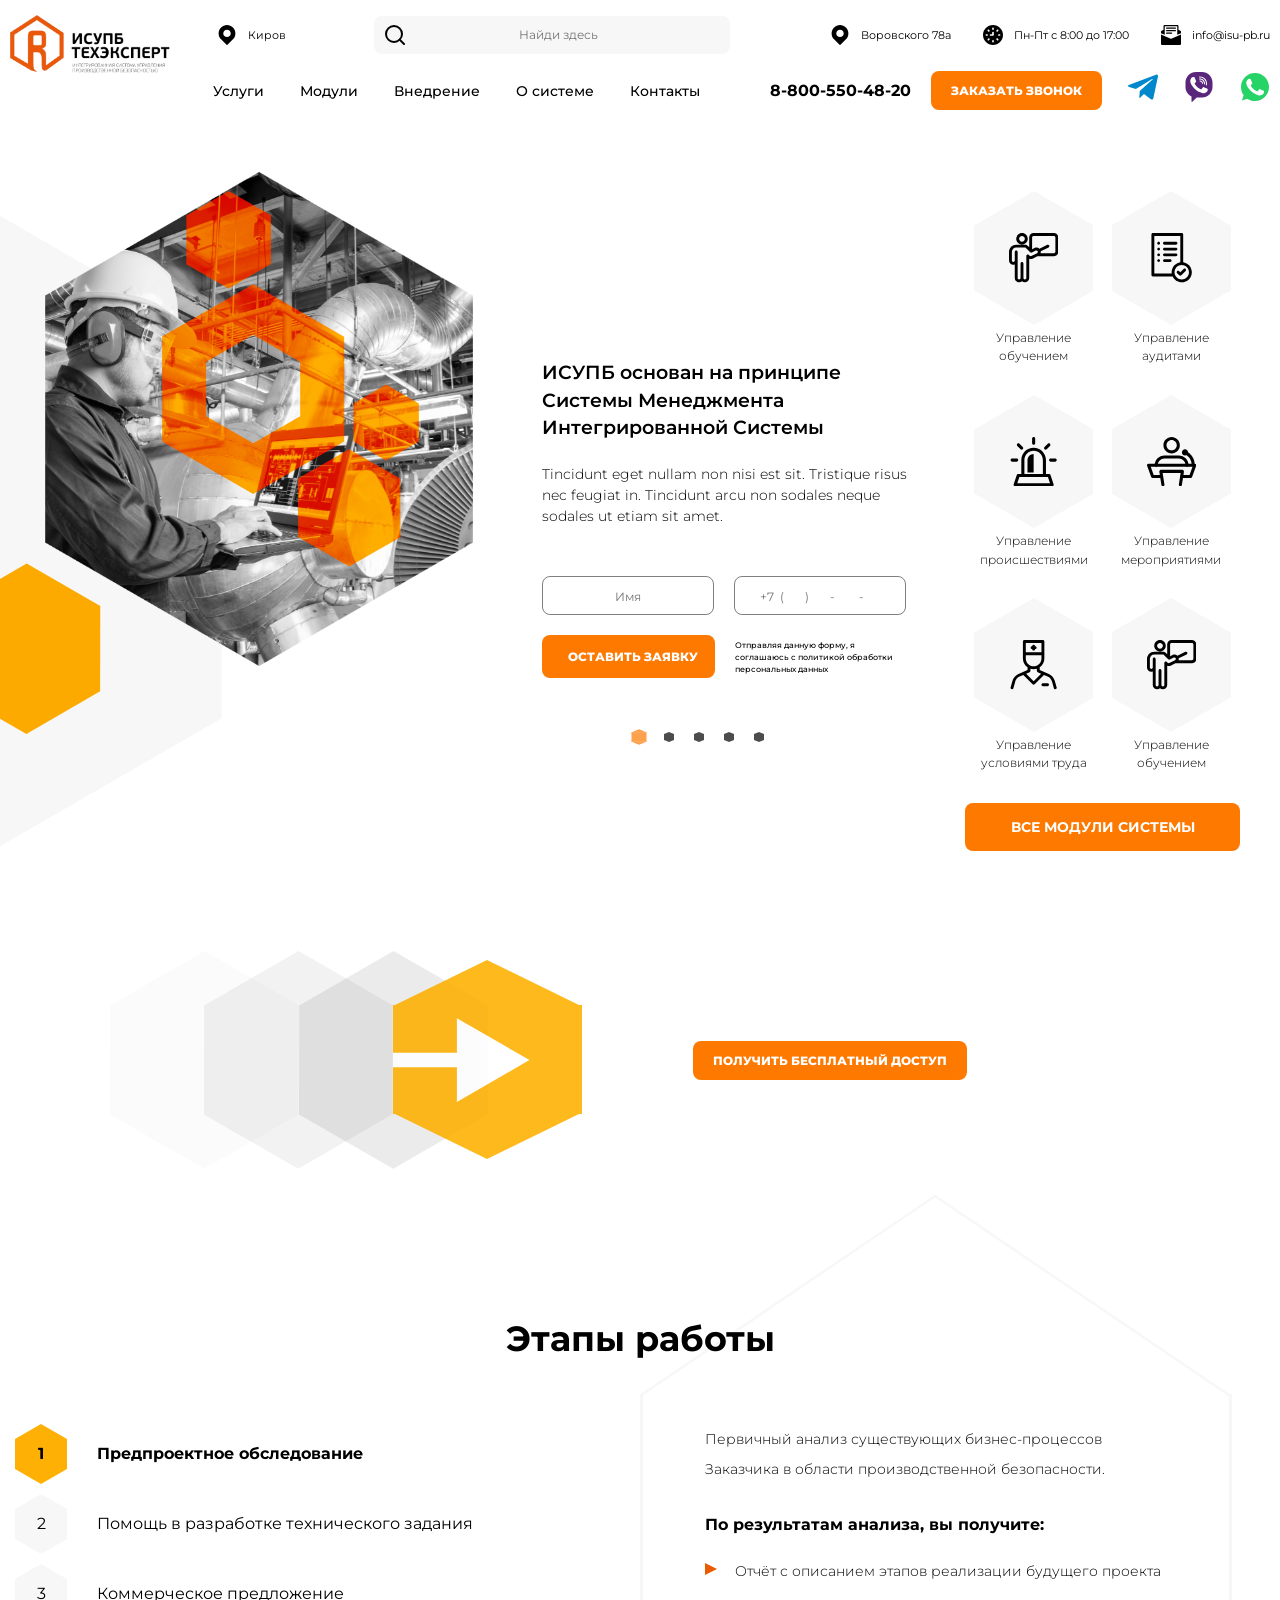
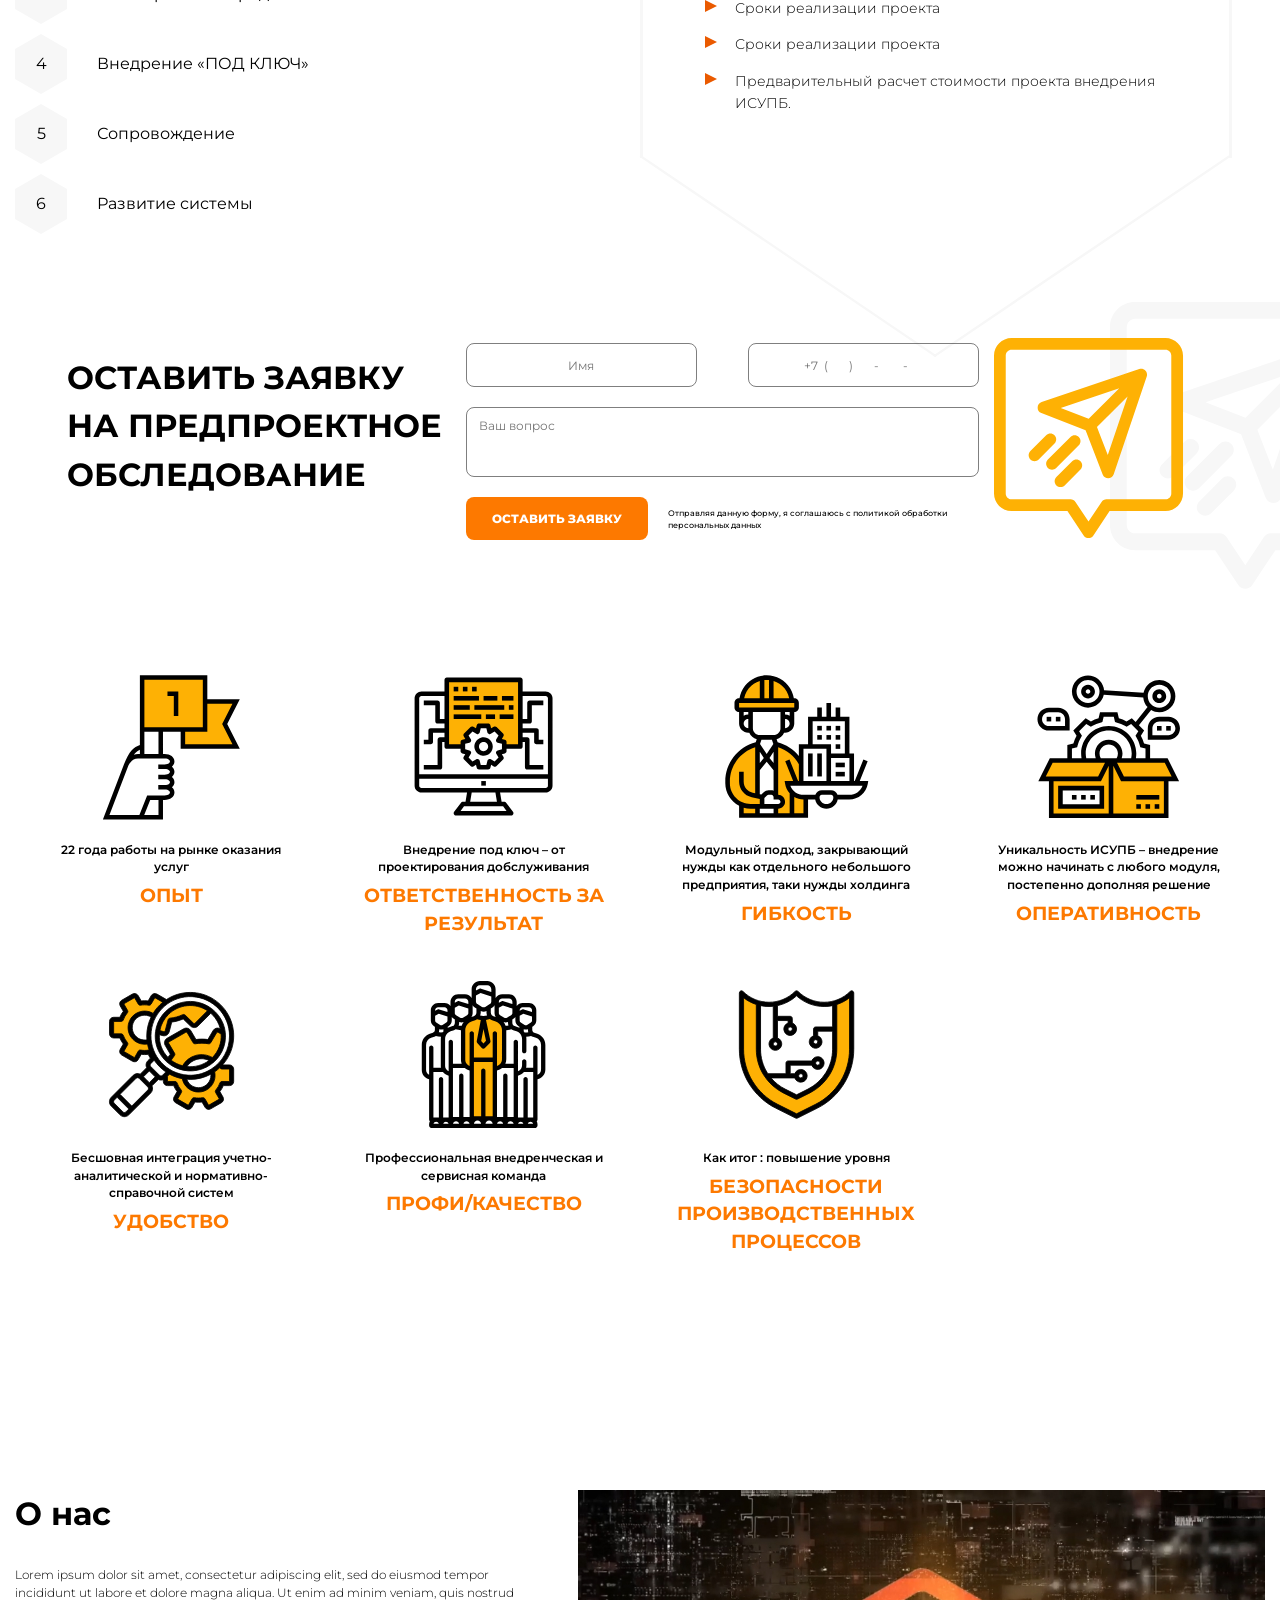
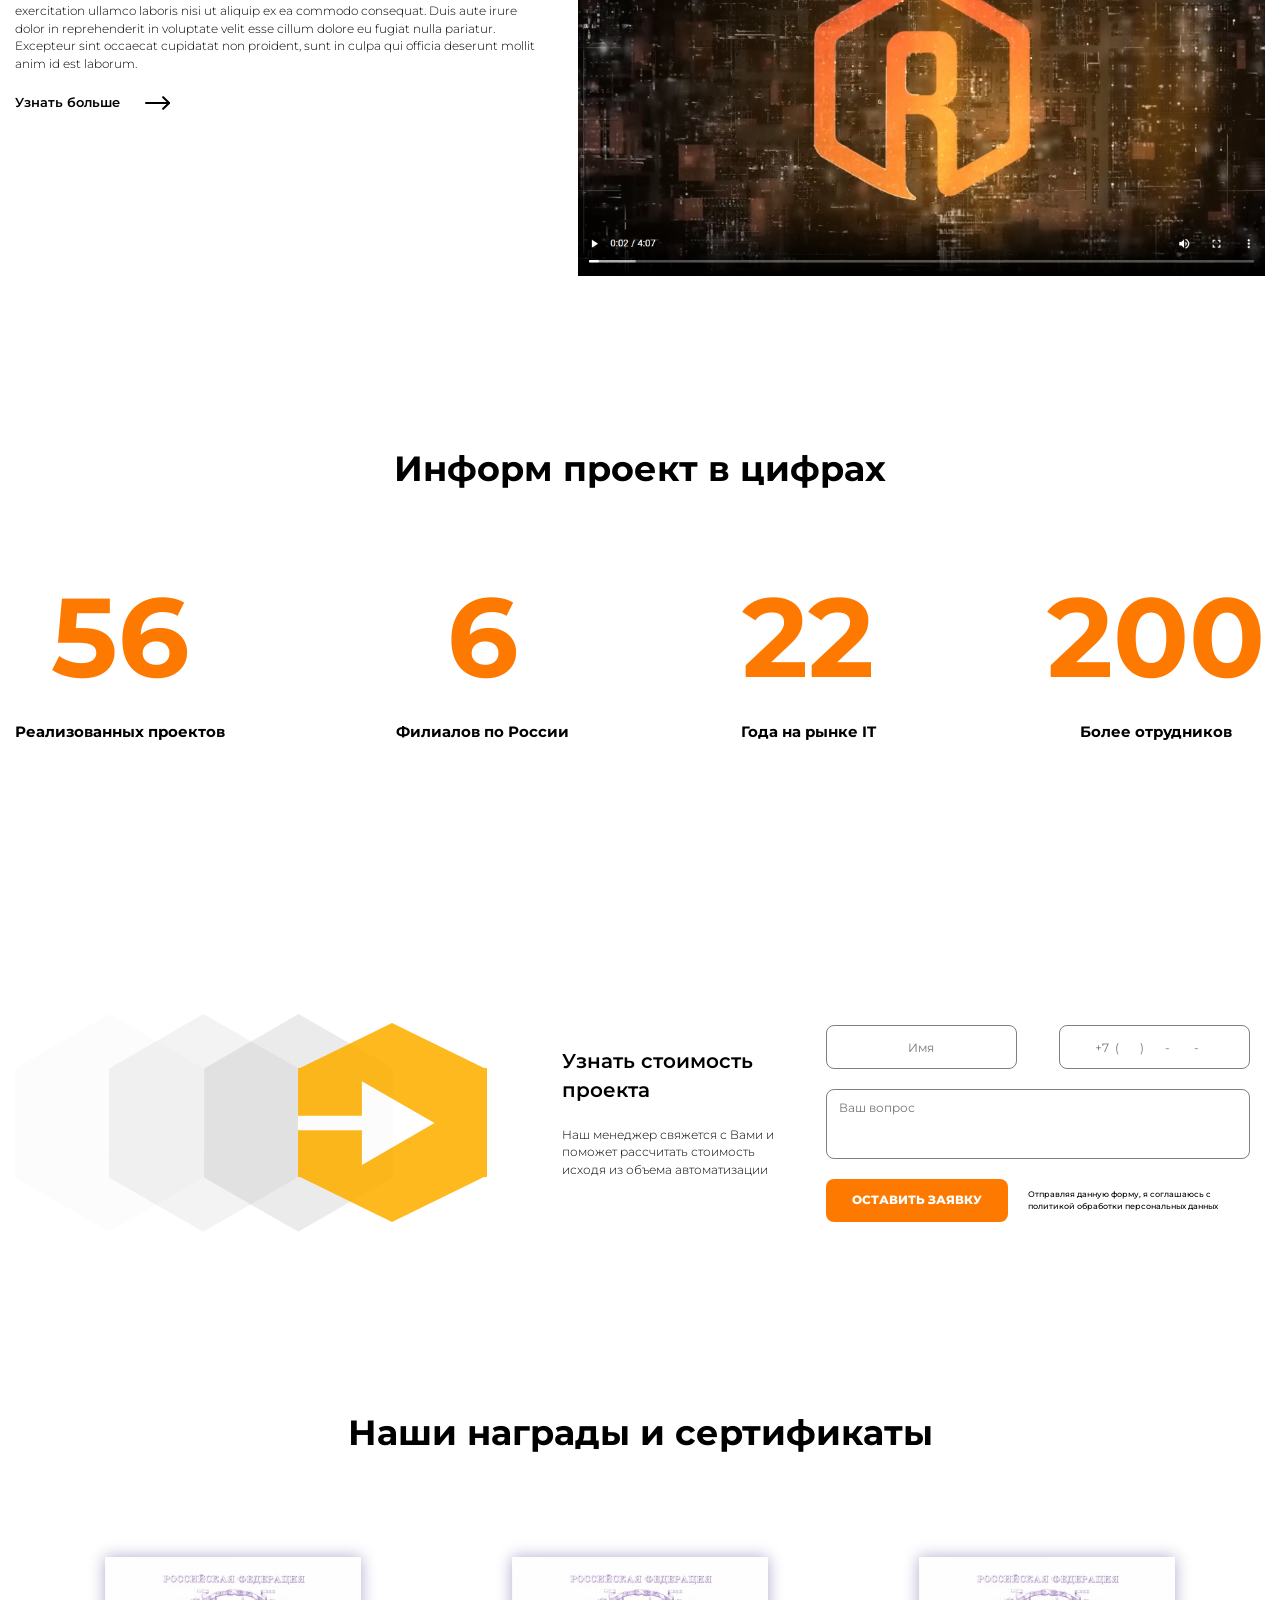
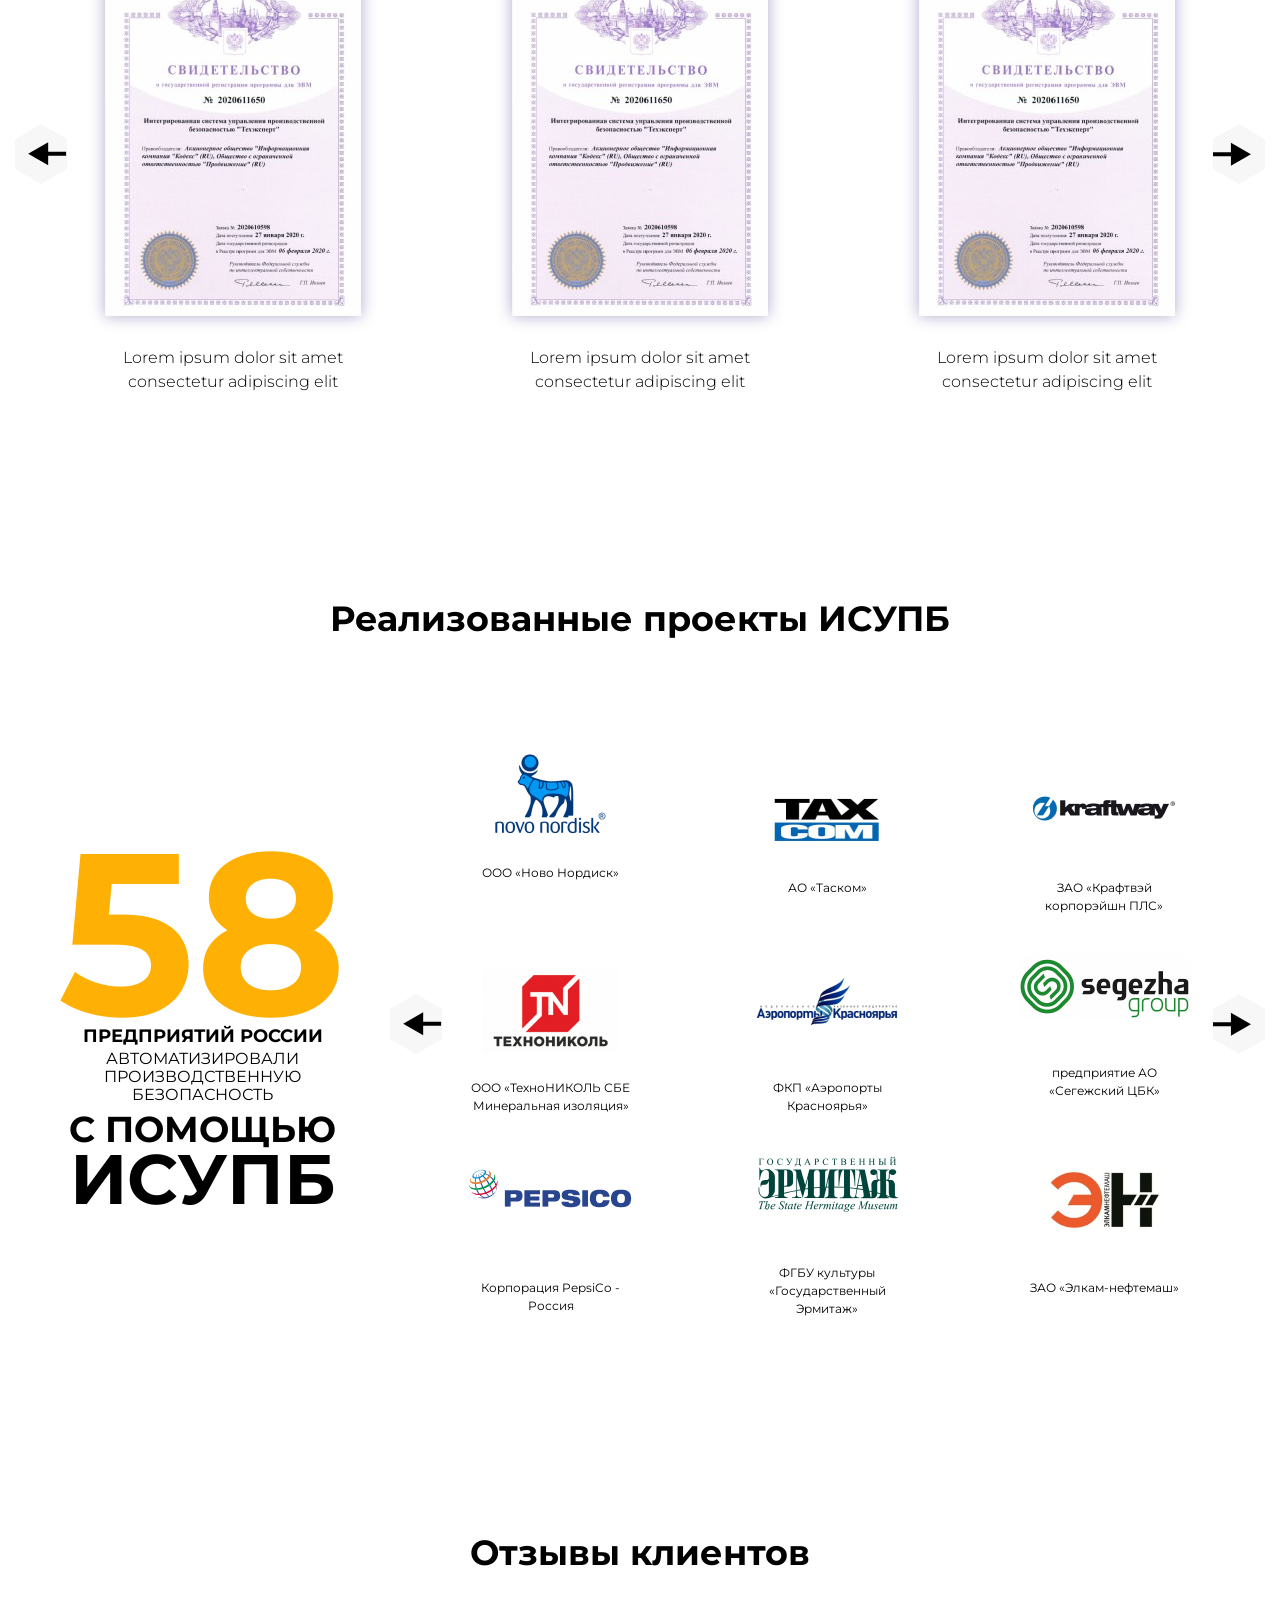
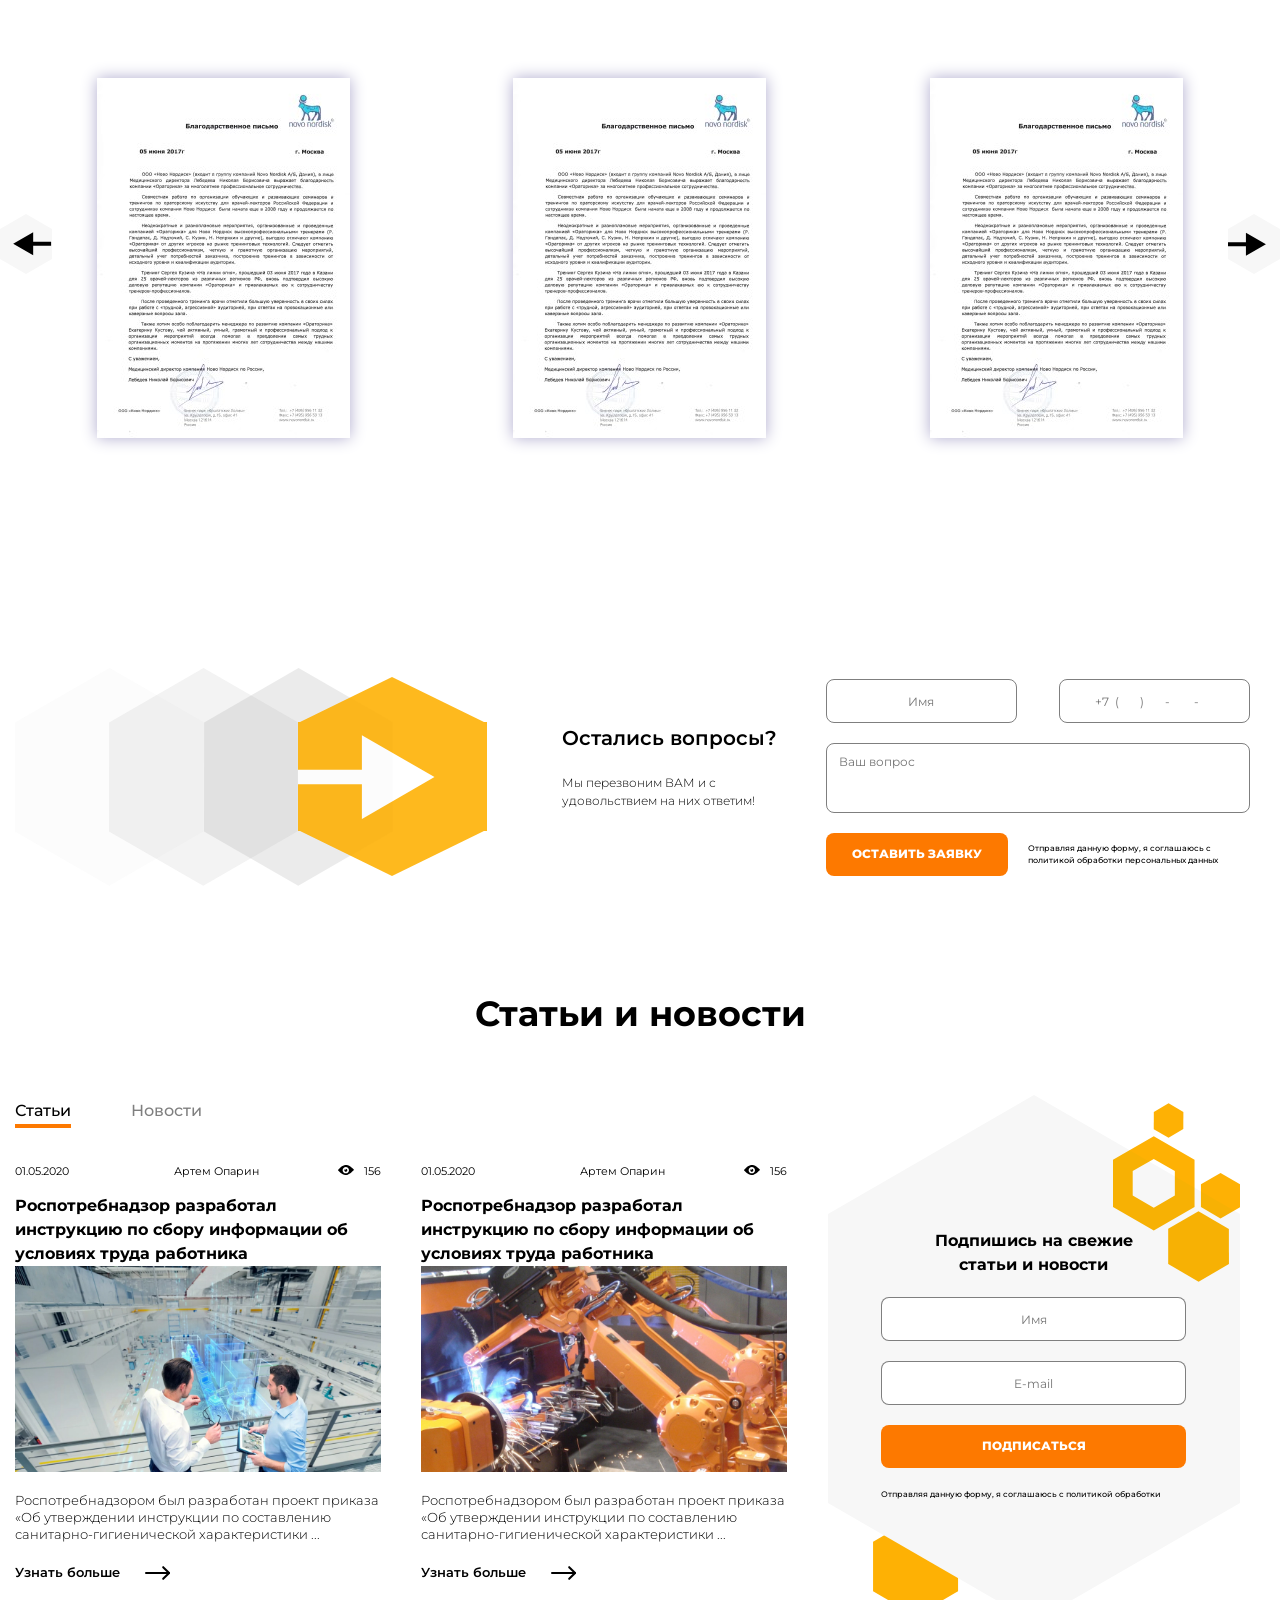
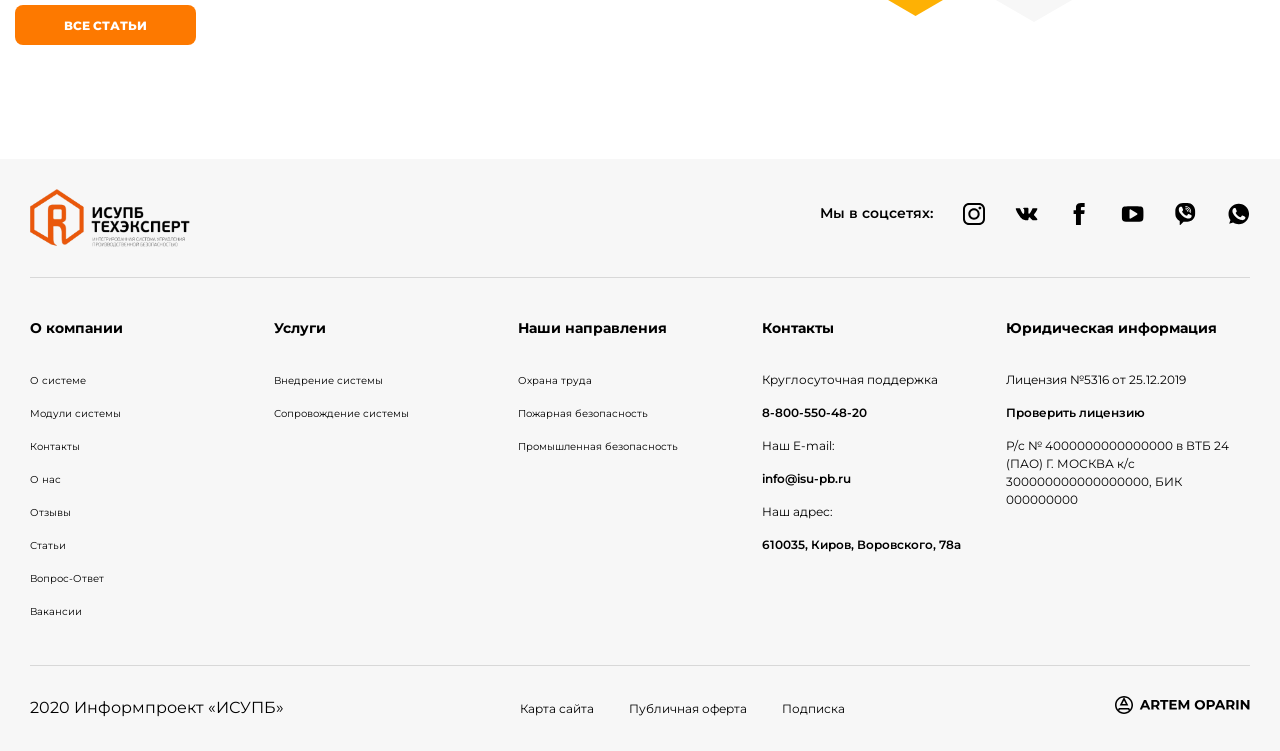
==== index.html @ 16783bf8 "first test index.html full and adaptive" ====
<!doctype html>
<html lang="ru">

<head>
  <meta charset="UTF-8">
  <meta name="viewport" content="width=device-width,initial-scale=1">
  <meta http-equiv="X-UA-Compatible" content="ie=edge">
  <link rel="shortcut icon" href="img/favicon/favicon.ico">
  <link rel="icon" type="image/vnd.microsoft.icon" href="img/favicon/favicon.ico">
  <link rel="icon" type="image/x-icon" href="img/favicon/favicon.ico">
  <link rel="icon" href="img/favicon/favicon.ico">
  <title>ISUPB</title>
  <link href="vendors~main.css" rel="stylesheet">
  <link href="main.css" rel="stylesheet">
</head>

<body>
  <header class="header">
    <div class="header__burger">
      <span></span>
    </div>
    <div class="header__burger-fixed"></div>
    <a href="index.html" class="logo">
      <img src="img/logo-header.jpg" alt="logo" class="logo_img">
    </a>
    <section class="header-info">
      <div class="header-info__top">
        <div class="location">
          <div class="location__item">
            <svg width="20" height="20" viewBox="0 0 20 20" fill="none" xmlns="http://www.w3.org/2000/svg">
              <path d="M15.9291 2.45591C14.3454 0.872191 12.2397 0 10.0001 0C7.76042 0 5.65478 0.872152 4.07099 2.45591C2.4873 4.03959 1.61511 6.14514 1.61511 8.3848C1.61511 10.6245 2.4873 12.7301 4.07099 14.3138L9.58578 19.8284C9.7002 19.9429 9.85016 20 10.0001 20C10.15 20 10.3 19.9428 10.4144 19.8284L15.929 14.3138C17.5127 12.7301 18.3849 10.6245 18.3849 8.38484C18.3849 6.1451 17.5127 4.03955 15.9291 2.45591ZM12.6334 11.018C11.93 11.7214 10.9949 12.1088 10.0001 12.1088C9.00539 12.1088 8.07023 11.7214 7.3669 11.0181C6.6635 10.3147 6.27615 9.37953 6.27615 8.3848C6.27615 7.39011 6.6635 6.45495 7.3669 5.75155C8.07023 5.04818 9.00539 4.66084 10.0001 4.66084C10.9949 4.66084 11.93 5.04818 12.6334 5.75155C13.3367 6.45487 13.7241 7.39003 13.7241 8.38476C13.7241 9.37949 13.3367 10.3147 12.6334 11.018Z" fill="black" />
            </svg>
            <div class="location__item-text">Киров</div>
          </div>

        </div>
        <form action="post" method="post" class="form-search">
          <input type="search" class="form-search__search" placeholder="Найди здесь">
        </form>
        <ul class="location">

          <li class="location__item">
            <svg width="20" height="20" viewBox="0 0 20 20" fill="none" xmlns="http://www.w3.org/2000/svg">
              <path d="M15.9291 2.45591C14.3454 0.872191 12.2397 0 10.0001 0C7.76042 0 5.65478 0.872152 4.07099 2.45591C2.4873 4.03959 1.61511 6.14514 1.61511 8.3848C1.61511 10.6245 2.4873 12.7301 4.07099 14.3138L9.58578 19.8284C9.7002 19.9429 9.85016 20 10.0001 20C10.15 20 10.3 19.9428 10.4144 19.8284L15.929 14.3138C17.5127 12.7301 18.3849 10.6245 18.3849 8.38484C18.3849 6.1451 17.5127 4.03955 15.9291 2.45591ZM12.6334 11.018C11.93 11.7214 10.9949 12.1088 10.0001 12.1088C9.00539 12.1088 8.07023 11.7214 7.3669 11.0181C6.6635 10.3147 6.27615 9.37953 6.27615 8.3848C6.27615 7.39011 6.6635 6.45495 7.3669 5.75155C8.07023 5.04818 9.00539 4.66084 10.0001 4.66084C10.9949 4.66084 11.93 5.04818 12.6334 5.75155C13.3367 6.45487 13.7241 7.39003 13.7241 8.38476C13.7241 9.37949 13.3367 10.3147 12.6334 11.018Z" fill="black" />
            </svg>
            <div class="location__item-text">Воровского 78а</div>
          </li>

          <li class="location__item">
            <svg width="20" height="20" viewBox="0 0 20 20" fill="none" xmlns="http://www.w3.org/2000/svg">
              <path d="M10 0C4.48582 0 0 4.48582 0 10C0 15.5142 4.48582 20 10 20C15.5142 20 20 15.5142 20 10C20 4.48582 15.5142 0 10 0ZM13.5358 5.28582L14.125 4.69664C14.45 4.37082 14.9775 4.37082 15.3033 4.69664C15.6283 5.02164 15.6283 5.54914 15.3033 5.87496L14.7141 6.46414C14.5508 6.62664 14.3383 6.70832 14.125 6.70832C13.9116 6.70832 13.6983 6.62664 13.5358 6.46414C13.21 6.13832 13.21 5.61082 13.5358 5.28582ZM4.69668 4.69668C5.0225 4.37086 5.55 4.37086 5.875 4.69668L6.46418 5.28586C6.79 5.61086 6.79 6.13836 6.46418 6.46418C6.30168 6.62668 6.08836 6.70836 5.875 6.70836C5.66168 6.70836 5.44918 6.62668 5.28582 6.46418L4.69668 5.875C4.37168 5.54918 4.37168 5.02168 4.69668 4.69668ZM3.33332 10.8333C2.87332 10.8333 2.5 10.4608 2.5 10C2.5 9.53918 2.87332 9.16668 3.33332 9.16668H4.16664C4.62664 9.16668 4.99996 9.53918 4.99996 10C4.99996 10.4608 4.62664 10.8333 4.16664 10.8333H3.33332ZM6.46418 14.7142L5.875 15.3033C5.7125 15.4666 5.49918 15.5475 5.28582 15.5475C5.0725 15.5475 4.86 15.4667 4.69664 15.3033C4.37164 14.9783 4.37164 14.4508 4.69664 14.125L5.28582 13.5358C5.61164 13.2108 6.13914 13.2108 6.46414 13.5358C6.79 13.8617 6.79 14.3892 6.46418 14.7142ZM10.8333 16.6667C10.8333 17.1275 10.46 17.5 10 17.5C9.54 17.5 9.16668 17.1275 9.16668 16.6667V15.8334C9.16668 15.3725 9.54 15 10 15C10.46 15 10.8333 15.3725 10.8333 15.8334V16.6667ZM10.8333 10C10.8333 10.4608 10.46 10.8333 10 10.8333H7.5C7.04 10.8333 6.66668 10.4608 6.66668 10C6.66668 9.53918 7.04 9.16668 7.5 9.16668H9.16668V7.5C9.16668 7.03918 9.54 6.66668 10 6.66668C10.46 6.66668 10.8333 7.03918 10.8333 7.5V10ZM10.8333 4.16668C10.8333 4.6275 10.46 5 10 5C9.54 5 9.16668 4.6275 9.16668 4.16668V3.33332C9.16668 2.8725 9.54 2.5 10 2.5C10.46 2.5 10.8333 2.8725 10.8333 3.33332V4.16668ZM15.3033 15.3033C15.14 15.4666 14.9275 15.5475 14.7141 15.5475C14.5008 15.5475 14.2875 15.4667 14.125 15.3033L13.5358 14.7141C13.21 14.3891 13.21 13.8616 13.5358 13.5358C13.8608 13.2108 14.3883 13.2108 14.7141 13.5358L15.3033 14.125C15.6283 14.4508 15.6283 14.9783 15.3033 15.3033ZM16.6667 10.8333H15.8334C15.3733 10.8333 15 10.4608 15 10C15 9.53918 15.3733 9.16668 15.8333 9.16668H16.6666C17.1266 9.16668 17.5 9.53918 17.5 10C17.5 10.4608 17.1267 10.8333 16.6667 10.8333Z" fill="black" />
            </svg>
            <div class="location__item-text">Пн-Пт с 8:00 до 17:00</div>
          </li>

          <li class="location__item">
            <svg width="20" height="20" viewBox="0 0 20 20" fill="none" xmlns="http://www.w3.org/2000/svg">
              <path d="M10.2437 13.7C10.1662 13.7337 10.0825 13.75 10 13.75C9.9175 13.75 9.83375 13.7337 9.75625 13.7L0 9.56873V18.75C0 19.44 0.56 20 1.25 20H18.75C19.44 20 20 19.44 20 18.75V9.56873L10.2437 13.7Z" fill="black" />
              <path d="M19.7125 6.0625L17.5 4.6625V1.25C17.5 0.5625 16.9375 0 16.25 0H3.75C3.0625 0 2.5 0.5625 2.5 1.25V4.6625L0.2875 6.0625C0.1125 6.175 0 6.375 0 6.5875V8.2125L3.75 9.8V1.25H16.25V9.8L20 8.2125V6.5875C20 6.375 19.8875 6.175 19.7125 6.0625Z" fill="black" />
              <path d="M14.375 2.5H5.625C5.28 2.5 5 2.78 5 3.125C5 3.47 5.28 3.75 5.625 3.75H14.375C14.72 3.75 15 3.47 15 3.125C15 2.78 14.72 2.5 14.375 2.5Z" fill="black" />
              <path d="M14.375 5H5.625C5.28 5 5 5.28 5 5.625C5 5.97 5.28 6.25 5.625 6.25H14.375C14.72 6.25 15 5.97 15 5.625C15 5.28 14.72 5 14.375 5Z" fill="black" />
              <path d="M10.625 7.5H5.625C5.28 7.5 5 7.78 5 8.125C5 8.47 5.28 8.75 5.625 8.75H10.625C10.97 8.75 11.25 8.47 11.25 8.125C11.25 7.78 10.97 7.5 10.625 7.5Z" fill="black" />
            </svg>
            <div class="location__item-text">info@isu-pb.ru</div>
          </li>

        </ul>

      </div>

      <div class="header-info__bottom">
        <nav class="menu">
          <ul class="menu__list">
            <li class="menu__item"><a href="#" class="menu__link">Услуги</a></li>
            <li class="menu__item"><a href="aboutmodules.html" class="menu__link">Модули</a></li>
            <li class="menu__item"><a href="introduction.html" class="menu__link">Внедрение</a></li>
            <li class="menu__item"><a href="aboutsystem.html" class="menu__link">О системе</a></li>
            <li class="menu__item"><a href="contacts.html" class="menu__link">Контакты</a></li>
          </ul>
          <ul class="location menu__location">

            <li class="location__item">
              <svg width="20" height="20" viewBox="0 0 20 20" fill="none" xmlns="http://www.w3.org/2000/svg">
                <path d="M15.9291 2.45591C14.3454 0.872191 12.2397 0 10.0001 0C7.76042 0 5.65478 0.872152 4.07099 2.45591C2.4873 4.03959 1.61511 6.14514 1.61511 8.3848C1.61511 10.6245 2.4873 12.7301 4.07099 14.3138L9.58578 19.8284C9.7002 19.9429 9.85016 20 10.0001 20C10.15 20 10.3 19.9428 10.4144 19.8284L15.929 14.3138C17.5127 12.7301 18.3849 10.6245 18.3849 8.38484C18.3849 6.1451 17.5127 4.03955 15.9291 2.45591ZM12.6334 11.018C11.93 11.7214 10.9949 12.1088 10.0001 12.1088C9.00539 12.1088 8.07023 11.7214 7.3669 11.0181C6.6635 10.3147 6.27615 9.37953 6.27615 8.3848C6.27615 7.39011 6.6635 6.45495 7.3669 5.75155C8.07023 5.04818 9.00539 4.66084 10.0001 4.66084C10.9949 4.66084 11.93 5.04818 12.6334 5.75155C13.3367 6.45487 13.7241 7.39003 13.7241 8.38476C13.7241 9.37949 13.3367 10.3147 12.6334 11.018Z" fill="black" />
              </svg>
              <div class="location__item-text">Воровского 78а</div>
            </li>

            <li class="location__item">
              <svg width="20" height="20" viewBox="0 0 20 20" fill="none" xmlns="http://www.w3.org/2000/svg">
                <path d="M10 0C4.48582 0 0 4.48582 0 10C0 15.5142 4.48582 20 10 20C15.5142 20 20 15.5142 20 10C20 4.48582 15.5142 0 10 0ZM13.5358 5.28582L14.125 4.69664C14.45 4.37082 14.9775 4.37082 15.3033 4.69664C15.6283 5.02164 15.6283 5.54914 15.3033 5.87496L14.7141 6.46414C14.5508 6.62664 14.3383 6.70832 14.125 6.70832C13.9116 6.70832 13.6983 6.62664 13.5358 6.46414C13.21 6.13832 13.21 5.61082 13.5358 5.28582ZM4.69668 4.69668C5.0225 4.37086 5.55 4.37086 5.875 4.69668L6.46418 5.28586C6.79 5.61086 6.79 6.13836 6.46418 6.46418C6.30168 6.62668 6.08836 6.70836 5.875 6.70836C5.66168 6.70836 5.44918 6.62668 5.28582 6.46418L4.69668 5.875C4.37168 5.54918 4.37168 5.02168 4.69668 4.69668ZM3.33332 10.8333C2.87332 10.8333 2.5 10.4608 2.5 10C2.5 9.53918 2.87332 9.16668 3.33332 9.16668H4.16664C4.62664 9.16668 4.99996 9.53918 4.99996 10C4.99996 10.4608 4.62664 10.8333 4.16664 10.8333H3.33332ZM6.46418 14.7142L5.875 15.3033C5.7125 15.4666 5.49918 15.5475 5.28582 15.5475C5.0725 15.5475 4.86 15.4667 4.69664 15.3033C4.37164 14.9783 4.37164 14.4508 4.69664 14.125L5.28582 13.5358C5.61164 13.2108 6.13914 13.2108 6.46414 13.5358C6.79 13.8617 6.79 14.3892 6.46418 14.7142ZM10.8333 16.6667C10.8333 17.1275 10.46 17.5 10 17.5C9.54 17.5 9.16668 17.1275 9.16668 16.6667V15.8334C9.16668 15.3725 9.54 15 10 15C10.46 15 10.8333 15.3725 10.8333 15.8334V16.6667ZM10.8333 10C10.8333 10.4608 10.46 10.8333 10 10.8333H7.5C7.04 10.8333 6.66668 10.4608 6.66668 10C6.66668 9.53918 7.04 9.16668 7.5 9.16668H9.16668V7.5C9.16668 7.03918 9.54 6.66668 10 6.66668C10.46 6.66668 10.8333 7.03918 10.8333 7.5V10ZM10.8333 4.16668C10.8333 4.6275 10.46 5 10 5C9.54 5 9.16668 4.6275 9.16668 4.16668V3.33332C9.16668 2.8725 9.54 2.5 10 2.5C10.46 2.5 10.8333 2.8725 10.8333 3.33332V4.16668ZM15.3033 15.3033C15.14 15.4666 14.9275 15.5475 14.7141 15.5475C14.5008 15.5475 14.2875 15.4667 14.125 15.3033L13.5358 14.7141C13.21 14.3891 13.21 13.8616 13.5358 13.5358C13.8608 13.2108 14.3883 13.2108 14.7141 13.5358L15.3033 14.125C15.6283 14.4508 15.6283 14.9783 15.3033 15.3033ZM16.6667 10.8333H15.8334C15.3733 10.8333 15 10.4608 15 10C15 9.53918 15.3733 9.16668 15.8333 9.16668H16.6666C17.1266 9.16668 17.5 9.53918 17.5 10C17.5 10.4608 17.1267 10.8333 16.6667 10.8333Z" fill="black" />
              </svg>
              <div class="location__item-text">Пн-Пт с 8:00 до 17:00</div>
            </li>

            <li class="location__item">
              <svg width="20" height="20" viewBox="0 0 20 20" fill="none" xmlns="http://www.w3.org/2000/svg">
                <path d="M10.2437 13.7C10.1662 13.7337 10.0825 13.75 10 13.75C9.9175 13.75 9.83375 13.7337 9.75625 13.7L0 9.56873V18.75C0 19.44 0.56 20 1.25 20H18.75C19.44 20 20 19.44 20 18.75V9.56873L10.2437 13.7Z" fill="black" />
                <path d="M19.7125 6.0625L17.5 4.6625V1.25C17.5 0.5625 16.9375 0 16.25 0H3.75C3.0625 0 2.5 0.5625 2.5 1.25V4.6625L0.2875 6.0625C0.1125 6.175 0 6.375 0 6.5875V8.2125L3.75 9.8V1.25H16.25V9.8L20 8.2125V6.5875C20 6.375 19.8875 6.175 19.7125 6.0625Z" fill="black" />
                <path d="M14.375 2.5H5.625C5.28 2.5 5 2.78 5 3.125C5 3.47 5.28 3.75 5.625 3.75H14.375C14.72 3.75 15 3.47 15 3.125C15 2.78 14.72 2.5 14.375 2.5Z" fill="black" />
                <path d="M14.375 5H5.625C5.28 5 5 5.28 5 5.625C5 5.97 5.28 6.25 5.625 6.25H14.375C14.72 6.25 15 5.97 15 5.625C15 5.28 14.72 5 14.375 5Z" fill="black" />
                <path d="M10.625 7.5H5.625C5.28 7.5 5 7.78 5 8.125C5 8.47 5.28 8.75 5.625 8.75H10.625C10.97 8.75 11.25 8.47 11.25 8.125C11.25 7.78 10.97 7.5 10.625 7.5Z" fill="black" />
              </svg>
              <div class="location__item-text">info@isu-pb.ru</div>
            </li>

          </ul>
        </nav>
        <nav class="nav-contacts">
          <a href="tel:8-800-550-48-20" class="nav-contacts__number">
            8-800-550-48-20
          </a>
          <button class="nav-contacts__call btn">
            ЗАКАЗАТЬ ЗВОНОК
          </button>
          <div class="nav-contacts__social">
            <a href="#" class="nav-contacts__link">
              <div class="telegramm">
                <svg width="30" height="30" viewBox="0 0 30 30" fill="none" xmlns="http://www.w3.org/2000/svg">
                  <g clip-path="url(#clip0)">
                    <path d="M11.7712 18.9762L11.275 25.9562C11.985 25.9562 12.2925 25.6512 12.6612 25.285L15.99 22.1037L22.8875 27.155C24.1525 27.86 25.0437 27.4887 25.385 25.9912L29.9125 4.77625L29.9137 4.775C30.315 2.905 29.2375 2.17375 28.005 2.6325L1.39248 12.8212C-0.423772 13.5262 -0.396272 14.5387 1.08373 14.9975L7.88748 17.1137L23.6912 7.225C24.435 6.7325 25.1112 7.005 24.555 7.4975L11.7712 18.9762Z" fill="#0088CC" />
                  </g>
                  <defs>
                    <clipPath id="clip0">
                      <rect width="30" height="30" fill="white" />
                    </clipPath>
                  </defs>
                </svg>
              </div>
            </a>

            <a href="#" class="nav-contacts__link">
              <div class="viber">
                <svg width="30" height="30" viewBox="0 0 30 30" fill="none" xmlns="http://www.w3.org/2000/svg">
                  <g clip-path="url(#clip1)">
                    <path d="M18.0004 0H11.9996C6.20911 0 1.49829 4.71082 1.49829 10.5013V15.0019C1.49829 19.0672 3.84286 22.7565 7.49906 24.4918V29.5038C7.49906 29.9389 8.04345 30.1665 8.35271 29.8574L12.7068 25.5033H18.0004C23.7908 25.5033 28.5017 20.7925 28.5017 15.0019V10.5013C28.5017 4.71082 23.7908 0 18.0004 0Z" fill="#59267C" />
                    <path d="M12.2795 10.7718L12.7684 10.2829L12.7689 10.2823L12.2794 10.7718L12.2795 10.7718Z" fill="#E5E5E5" />
                    <path d="M17.7188 15.2327L17.2251 15.7264L17.2252 15.7265L17.7189 15.2328L17.7188 15.2327Z" fill="#E5E5E5" />
                    <path d="M16.0003 8.50098C15.7241 8.50098 15.5002 8.72486 15.5002 9.00102C15.5002 9.27717 15.7241 9.50105 16.0003 9.50105C17.1033 9.50105 18.0006 10.3984 18.0006 11.5013C18.0006 11.7738 18.2281 12.0014 18.5006 12.0014C18.7731 12.0014 19.0006 11.7738 19.0006 11.5013C19.0007 9.84687 17.6547 8.50098 16.0003 8.50098Z" fill="white" />
                    <path d="M16.0002 6.50078C15.8152 6.50078 15.6285 6.51103 15.4453 6.53125C15.1708 6.56154 14.9728 6.80863 15.0031 7.0832C15.0334 7.35777 15.281 7.55523 15.555 7.52541C15.702 7.50918 15.8517 7.50092 16.0002 7.50092C18.2061 7.50092 20.0007 9.29552 20.0007 11.5014C20.0007 11.6499 19.9924 11.7997 19.9762 11.9467C19.9463 12.2174 20.1475 12.4688 20.4184 12.4986C20.6892 12.5284 20.9404 12.3273 20.9704 12.0564C20.9906 11.8731 21.0008 11.6864 21.0008 11.5014C21.0008 8.7441 18.7576 6.50078 16.0002 6.50078Z" fill="white" />
                    <path d="M16.0008 4.5005C15.8221 4.5005 15.6411 4.5073 15.463 4.52084C15.1876 4.54169 14.9812 4.78193 15.0021 5.05726C15.0229 5.33265 15.2639 5.53902 15.5385 5.51816C15.6916 5.5065 15.8472 5.50064 16.0008 5.50064C19.3096 5.50064 22.0016 8.19256 22.0016 11.5014C22.0016 11.9696 21.9475 12.4356 21.841 12.8866C21.7799 13.145 21.939 13.4136 22.1953 13.4837C22.4649 13.5576 22.7501 13.3885 22.8143 13.1166C22.9386 12.5904 23.0017 12.047 23.0017 11.5014C23.0017 7.64107 19.8611 4.5005 16.0008 4.5005Z" fill="white" />
                    <path d="M23.4372 19.0718C23.0807 20.0759 21.6658 20.9086 20.5373 21.1518C19.7652 21.3158 18.7567 21.4466 15.3617 20.0427C11.0192 18.2483 8.2227 13.8469 8.00474 13.5614C7.79602 13.2758 6.25 11.2308 6.25 9.11579C6.25 7.00078 7.32686 5.97091 7.76092 5.52875C8.11741 5.16581 8.70663 5 9.27184 5C9.45471 5 9.6191 5.00921 9.76687 5.01658C10.2009 5.035 10.4189 5.0608 10.7052 5.74431C11.0617 6.60099 11.9298 8.716 12.0332 8.9334C12.1385 9.15079 12.2438 9.44557 12.0961 9.73113C11.9575 10.0259 11.8356 10.1567 11.6177 10.4073C11.3997 10.6578 11.1928 10.8494 10.9749 11.1184C10.7754 11.3524 10.55 11.6029 10.8012 12.0359C11.0524 12.4596 11.9206 13.8727 13.1988 15.0076C14.8482 16.4723 16.1855 16.9402 16.6639 17.1392C17.0204 17.2866 17.4452 17.2516 17.7057 16.9752C18.0363 16.6196 18.4445 16.0301 18.8601 15.4498C19.1556 15.0334 19.5288 14.9818 19.9203 15.1292C20.3193 15.2674 22.4305 16.3083 22.8646 16.5238C23.2987 16.7412 23.585 16.8444 23.6903 17.0268C23.7937 17.2092 23.7937 18.0659 23.4372 19.0718Z" fill="white" />
                  </g>
                  <defs>
                    <clipPath id="clip1">
                      <rect width="30" height="30" fill="white" />
                    </clipPath>
                  </defs>
                </svg>
              </div>
            </a>

            <a href="#" class="nav-contacts__link">
              <div class="whatsapp">
                <svg width="30" height="30" viewBox="0 0 30 30" fill="none" xmlns="http://www.w3.org/2000/svg">
                  <path d="M15.0035 1H14.9965C7.27725 1 1 7.279 1 15C1 18.0625 1.987 20.901 3.66525 23.2057L1.9205 28.4067L7.30175 26.6865C9.5155 28.153 12.1562 29 15.0035 29C22.7227 29 29 22.7192 29 15C29 7.28075 22.7227 1 15.0035 1Z" fill="#25D366" />
                  <path d="M23.7319 21.1819C23.37 22.2037 21.9338 23.0512 20.7882 23.2987C20.0044 23.4656 18.9807 23.5987 15.5344 22.17C11.1263 20.3437 8.28753 15.8644 8.06628 15.5737C7.85441 15.2831 6.28503 13.2019 6.28503 11.0494C6.28503 8.89687 7.37816 7.84875 7.81878 7.39875C8.18066 7.02938 8.77878 6.86063 9.35253 6.86063C9.53816 6.86063 9.70503 6.87 9.85503 6.8775C10.2957 6.89625 10.5169 6.9225 10.8075 7.61813C11.1694 8.49 12.0507 10.6425 12.1557 10.8637C12.2625 11.085 12.3694 11.385 12.2194 11.6756C12.0788 11.9756 11.955 12.1087 11.7338 12.3637C11.5125 12.6187 11.3025 12.8137 11.0813 13.0875C10.8788 13.3256 10.65 13.5806 10.905 14.0212C11.16 14.4525 12.0413 15.8906 13.3388 17.0456C15.0132 18.5362 16.3707 19.0125 16.8563 19.215C17.2182 19.365 17.6494 19.3294 17.9138 19.0481C18.2494 18.6862 18.6638 18.0862 19.0857 17.4956C19.3857 17.0719 19.7644 17.0194 20.1619 17.1694C20.5669 17.31 22.71 18.3694 23.1507 18.5887C23.5913 18.81 23.8819 18.915 23.9888 19.1006C24.0938 19.2862 24.0938 20.1581 23.7319 21.1819Z" fill="white" />
                </svg>
              </div>
            </a>

          </div>
        </nav>
      </div>
    </section>
  </header><!-- !header -->
  <main>
    <section class="information">
      <div class="information-wrapper">

        <div class="information-img">
          <div class="swiper-container-information">
            <div class="swiper-wrapper">
              <div class="swiper-slide">
                <div class="information-img__wrapper">

                  <img class="information-img__img" src="img/img%201.png" alt="img">
                  <div class="information-img__top">
                    <svg style="mix-blend-mode:hard-light" width="361" height="528" viewBox="0 0 361 528" fill="none" xmlns="http://www.w3.org/2000/svg">
                      <g style="mix-blend-mode:hard-light">
                        <path fill-rule="evenodd" clip-rule="evenodd" d="M194.158 316.64L194.134 240.403L127.976 202.263L61.8417 240.36L61.8662 316.597L128.024 354.737L194.158 316.64ZM128.047 426L256 352.291L255.953 204.791L127.953 131L0 204.709L0.0473475 352.209L128.047 426Z" fill="#EA5800" />
                      </g>
                      <g style="mix-blend-mode:hard-light">
                        <path fill-rule="evenodd" clip-rule="evenodd" d="M93.6008 0L34.1008 34.337L34 102.837L93.3992 137L152.899 102.663L153 34.163L93.6008 0Z" fill="#EA5800" />
                      </g>
                      <g style="mix-blend-mode:hard-light">
                        <path fill-rule="evenodd" clip-rule="evenodd" d="M315.033 272L269.033 298.778L269 352.278L314.967 379L360.967 352.222L361 298.722L315.033 272Z" fill="#EA5800" />
                      </g>
                      <g style="mix-blend-mode:hard-light">
                        <path fill-rule="evenodd" clip-rule="evenodd" d="M263.132 528L335 486.864L334.868 404.363L262.868 363L191 404.137L191.132 486.637L263.132 528Z" fill="#EA5800" />
                      </g>
                    </svg>

                  </div>
                </div>

              </div>
              <div class="swiper-slide">
                <div class="information-img__wrapper">
                  <img class="information-img__img" src="img/img%201.png" alt="img">
                  <div class="information-img__top">
                    <svg style="mix-blend-mode:hard-light" width="361" height="528" viewBox="0 0 361 528" fill="none" xmlns="http://www.w3.org/2000/svg">
                      <g style="mix-blend-mode:hard-light">
                        <path fill-rule="evenodd" clip-rule="evenodd" d="M194.158 316.64L194.134 240.403L127.976 202.263L61.8417 240.36L61.8662 316.597L128.024 354.737L194.158 316.64ZM128.047 426L256 352.291L255.953 204.791L127.953 131L0 204.709L0.0473475 352.209L128.047 426Z" fill="#EA5800" />
                      </g>
                      <g style="mix-blend-mode:hard-light">
                        <path fill-rule="evenodd" clip-rule="evenodd" d="M93.6008 0L34.1008 34.337L34 102.837L93.3992 137L152.899 102.663L153 34.163L93.6008 0Z" fill="#EA5800" />
                      </g>
                      <g style="mix-blend-mode:hard-light">
                        <path fill-rule="evenodd" clip-rule="evenodd" d="M315.033 272L269.033 298.778L269 352.278L314.967 379L360.967 352.222L361 298.722L315.033 272Z" fill="#EA5800" />
                      </g>
                      <g style="mix-blend-mode:hard-light">
                        <path fill-rule="evenodd" clip-rule="evenodd" d="M263.132 528L335 486.864L334.868 404.363L262.868 363L191 404.137L191.132 486.637L263.132 528Z" fill="#EA5800" />
                      </g>
                    </svg>

                  </div>
                </div>

              </div>
              <div class="swiper-slide">
                <div class="information-img__wrapper">
                  <img class="information-img__img" src="img/img%201.png" alt="img">
                  <div class="information-img__top">
                    <svg style="mix-blend-mode:hard-light" width="361" height="528" viewBox="0 0 361 528" fill="none" xmlns="http://www.w3.org/2000/svg">
                      <g style="mix-blend-mode:hard-light">
                        <path fill-rule="evenodd" clip-rule="evenodd" d="M194.158 316.64L194.134 240.403L127.976 202.263L61.8417 240.36L61.8662 316.597L128.024 354.737L194.158 316.64ZM128.047 426L256 352.291L255.953 204.791L127.953 131L0 204.709L0.0473475 352.209L128.047 426Z" fill="#EA5800" />
                      </g>
                      <g style="mix-blend-mode:hard-light">
                        <path fill-rule="evenodd" clip-rule="evenodd" d="M93.6008 0L34.1008 34.337L34 102.837L93.3992 137L152.899 102.663L153 34.163L93.6008 0Z" fill="#EA5800" />
                      </g>
                      <g style="mix-blend-mode:hard-light">
                        <path fill-rule="evenodd" clip-rule="evenodd" d="M315.033 272L269.033 298.778L269 352.278L314.967 379L360.967 352.222L361 298.722L315.033 272Z" fill="#EA5800" />
                      </g>
                      <g style="mix-blend-mode:hard-light">
                        <path fill-rule="evenodd" clip-rule="evenodd" d="M263.132 528L335 486.864L334.868 404.363L262.868 363L191 404.137L191.132 486.637L263.132 528Z" fill="#EA5800" />
                      </g>
                    </svg>

                  </div>
                </div>

              </div>
              <div class="swiper-slide">
                <div class="information-img__wrapper">
                  <img class="information-img__img" src="img/img%201.png" alt="img">
                  <div class="information-img__top">
                    <svg style="mix-blend-mode:hard-light" width="361" height="528" viewBox="0 0 361 528" fill="none" xmlns="http://www.w3.org/2000/svg">
                      <g style="mix-blend-mode:hard-light">
                        <path fill-rule="evenodd" clip-rule="evenodd" d="M194.158 316.64L194.134 240.403L127.976 202.263L61.8417 240.36L61.8662 316.597L128.024 354.737L194.158 316.64ZM128.047 426L256 352.291L255.953 204.791L127.953 131L0 204.709L0.0473475 352.209L128.047 426Z" fill="#EA5800" />
                      </g>
                      <g style="mix-blend-mode:hard-light">
                        <path fill-rule="evenodd" clip-rule="evenodd" d="M93.6008 0L34.1008 34.337L34 102.837L93.3992 137L152.899 102.663L153 34.163L93.6008 0Z" fill="#EA5800" />
                      </g>
                      <g style="mix-blend-mode:hard-light">
                        <path fill-rule="evenodd" clip-rule="evenodd" d="M315.033 272L269.033 298.778L269 352.278L314.967 379L360.967 352.222L361 298.722L315.033 272Z" fill="#EA5800" />
                      </g>
                      <g style="mix-blend-mode:hard-light">
                        <path fill-rule="evenodd" clip-rule="evenodd" d="M263.132 528L335 486.864L334.868 404.363L262.868 363L191 404.137L191.132 486.637L263.132 528Z" fill="#EA5800" />
                      </g>
                    </svg>

                  </div>
                </div>

              </div>
              <div class="swiper-slide">
                <div class="information-img__wrapper">
                  <img class="information-img__img" src="img/img%201.png" alt="img">
                  <div class="information-img__top">
                    <svg style="mix-blend-mode:hard-light" width="361" height="528" viewBox="0 0 361 528" fill="none" xmlns="http://www.w3.org/2000/svg">
                      <g style="mix-blend-mode:hard-light">
                        <path fill-rule="evenodd" clip-rule="evenodd" d="M194.158 316.64L194.134 240.403L127.976 202.263L61.8417 240.36L61.8662 316.597L128.024 354.737L194.158 316.64ZM128.047 426L256 352.291L255.953 204.791L127.953 131L0 204.709L0.0473475 352.209L128.047 426Z" fill="#EA5800" />
                      </g>
                      <g style="mix-blend-mode:hard-light">
                        <path fill-rule="evenodd" clip-rule="evenodd" d="M93.6008 0L34.1008 34.337L34 102.837L93.3992 137L152.899 102.663L153 34.163L93.6008 0Z" fill="#EA5800" />
                      </g>
                      <g style="mix-blend-mode:hard-light">
                        <path fill-rule="evenodd" clip-rule="evenodd" d="M315.033 272L269.033 298.778L269 352.278L314.967 379L360.967 352.222L361 298.722L315.033 272Z" fill="#EA5800" />
                      </g>
                      <g style="mix-blend-mode:hard-light">
                        <path fill-rule="evenodd" clip-rule="evenodd" d="M263.132 528L335 486.864L334.868 404.363L262.868 363L191 404.137L191.132 486.637L263.132 528Z" fill="#EA5800" />
                      </g>
                    </svg>

                  </div>
                </div>

              </div>
            </div>
          </div>
        </div>

        <div class="information-form">
          <h1 class="information-form__title">
            ИСУПБ основан на принципе
            Системы Менеджмента Интегрированной Системы
          </h1>
          <h2 class="information-form__subtitle">
            Tincidunt eget nullam non nisi est sit. Tristique risus nec feugiat in. Tincidunt arcu non sodales
            neque
            sodales ut etiam sit amet.
          </h2>
          <form action="post" class="information-form__form">
            <div class="information-form__form-top">
              <input class="information-form__input form-input" type="text" placeholder="Имя">
              <input class="information-form__input form-input" type="number" placeholder="+7  (       )       -        -">
            </div>
            <div class="information-form__form-bottom">
              <input class="information-form__submit btn" type="submit" value="Оставить заявку">
              <div class="agreement information-form__agreement">
                Отправляя данную форму, я соглашаюсь с политикой обработки персональных данных
              </div>
            </div>

          </form>
          <nav class="dots information-form__dots">
            <div class="swiper-pagination-information"></div>

          </nav>
        </div>
        <div class="information-modules">
          <!-- ЕБЛАНСКОЕ РЕШЕНИЕ -->
          <div class="modules">

            <div class="module">
              <div class="module__img">
                <svg width="60" height="60" viewBox="0 0 60 60" fill="none" xmlns="http://www.w3.org/2000/svg">
                  <path d="M15.8203 0C11.9112 0 8.78906 3.28195 8.78906 7.14844C8.78906 11.0255 11.9433 14.1797 15.8203 14.1797C19.6973 14.1797 22.8516 11.0255 22.8516 7.14844C22.8516 3.27891 19.7255 0 15.8203 0ZM15.8203 10.6641C13.8818 10.6641 12.3047 9.08695 12.3047 7.14844C12.3047 5.17922 13.9146 3.51562 15.8203 3.51562C17.726 3.51562 19.3359 5.17922 19.3359 7.14844C19.3359 9.08695 17.7588 10.6641 15.8203 10.6641Z" fill="black" />
                  <path d="M54.7266 0H29.8828C26.975 0 24.6094 2.36566 24.6094 5.27344V17.2693L23.0645 15.7246C22.0684 14.7284 20.7442 14.1797 19.3359 14.1797H15.8203C15.0751 14.1797 9.53426 14.1797 8.78906 14.1797C3.94277 14.1797 0 18.1225 0 22.9688C0 23.9682 0 32.0719 0 33.5156C0 36.4234 2.36566 38.7891 5.27344 38.7891C5.88949 38.7891 6.48129 38.6829 7.03125 38.4879V54.7266C7.03125 57.6343 9.39691 60 12.3047 60C13.6541 60 14.8867 59.4906 15.8203 58.654C16.7539 59.4906 17.9865 60 19.3359 60C22.2437 60 24.6094 57.6343 24.6094 54.7266V31.4583C25.9534 31.9323 27.4423 31.841 28.7257 31.2015L34.6443 28.2422H54.7266C57.6343 28.2422 60 25.8765 60 22.9688V5.27344C60 2.36566 57.6343 0 54.7266 0ZM34.1847 24.5413L27.1555 28.0559C26.4961 28.3845 25.6771 28.2797 25.1243 27.727L24.0947 26.6973C23.0077 25.6103 21.0986 26.3496 21.0939 27.9348C21.0939 27.9366 21.0936 27.9382 21.0936 27.94V54.7266C21.0936 55.6958 20.3051 56.4844 19.3358 56.4844C18.3666 56.4844 17.578 55.6958 17.578 54.7266V37.0312C17.578 36.0605 16.791 35.2734 15.8202 35.2734C14.8494 35.2734 14.0624 36.0605 14.0624 37.0312V54.7266C14.0624 55.6958 13.2738 56.4844 12.3046 56.4844C11.3353 56.4844 10.5468 55.6958 10.5468 54.7266V33.5156C10.5468 32.1902 10.5468 24.052 10.5468 22.9688C10.5468 21.998 9.75973 21.2109 8.78895 21.2109C7.81816 21.2109 7.03113 21.998 7.03113 22.9688C7.03113 23.9682 7.03113 32.0719 7.03113 33.5156C7.03113 34.4849 6.24258 35.2734 5.27332 35.2734C4.30406 35.2734 3.51551 34.4849 3.51551 33.5156C3.51562 32.1902 3.51562 24.052 3.51562 22.9688C3.51562 20.061 5.88129 17.6953 8.78906 17.6953C10.1145 17.6953 18.2527 17.6953 19.3359 17.6953C19.8052 17.6953 20.2465 17.8782 20.5786 18.2105L25.8177 23.4496C26.3525 23.9845 27.17 24.1171 27.8467 23.7789L32.6126 21.3959C33.4849 20.9593 34.5362 21.3122 34.9709 22.1824C35.4056 23.0521 35.0543 24.1065 34.1847 24.5413ZM56.4844 22.9688C56.4844 23.938 55.6958 24.7266 54.7266 24.7266H38.3694C38.3801 24.6964 38.3918 24.6669 38.4019 24.6366C38.655 23.8772 38.7309 23.0876 38.6341 22.3162L48.247 17.5098C49.1154 17.0756 49.4673 16.0198 49.0331 15.1514C48.5989 14.283 47.543 13.931 46.6747 14.3653L37.0624 19.1715C35.5223 17.6818 33.1234 17.209 31.0398 18.2517L28.125 19.7092V5.27344C28.125 4.30418 28.9136 3.51562 29.8828 3.51562H54.7266C55.6958 3.51562 56.4844 4.30418 56.4844 5.27344V22.9688Z" fill="black" />
                </svg>

              </div>
              <div class="module__text">
                Управление обучением
              </div>
            </div>

            <div class="module">
              <div class="module__img">
                <svg width="60" height="60" viewBox="0 0 60 60" fill="none" xmlns="http://www.w3.org/2000/svg">
                  <path d="M44.0625 35.5167V1.75781C44.0625 0.787031 43.2755 0 42.3047 0H7.14844C6.17766 0 5.39062 0.787031 5.39062 1.75781V51.2109C5.39062 52.1817 6.17766 52.9688 7.14844 52.9688H31.1889C33.1672 57.1222 37.406 60 42.3047 60C49.0895 60 54.6094 54.4801 54.6094 47.6953C54.6094 41.5073 50.0176 36.3723 44.0625 35.5167ZM8.90625 49.4531V3.51562H40.5469V35.5167C34.5918 36.3723 30 41.5072 30 47.6953C30 48.2921 30.0436 48.8788 30.1261 49.4531H8.90625ZM42.3047 56.4844C37.4584 56.4844 33.5156 52.5416 33.5156 47.6953C33.5156 42.849 37.4584 38.9062 42.3047 38.9062C47.151 38.9062 51.0938 42.849 51.0938 47.6953C51.0938 52.5416 47.151 56.4844 42.3047 56.4844Z" fill="black" />
                  <path d="M44.5775 43.8157L40.5469 47.8461L39.1531 46.4524C38.4667 45.7659 37.3537 45.7659 36.6672 46.4524C35.9807 47.1389 35.9807 48.2518 36.6672 48.9383L39.3039 51.575C39.6472 51.9183 40.097 52.09 40.5468 52.09C40.9966 52.09 41.4466 51.9184 41.7897 51.575L47.0631 46.3016C47.7496 45.6151 47.7496 44.5022 47.0631 43.8157C46.3769 43.1291 45.2638 43.1291 44.5775 43.8157Z" fill="black" />
                  <path d="M14.1797 14.2969C15.1505 14.2969 15.9375 13.5099 15.9375 12.5391C15.9375 11.5682 15.1505 10.7812 14.1797 10.7812C13.2089 10.7812 12.4219 11.5682 12.4219 12.5391C12.4219 13.5099 13.2089 14.2969 14.1797 14.2969Z" fill="black" />
                  <path d="M14.1797 21.3281C15.1505 21.3281 15.9375 20.5411 15.9375 19.5703C15.9375 18.5995 15.1505 17.8125 14.1797 17.8125C13.2089 17.8125 12.4219 18.5995 12.4219 19.5703C12.4219 20.5411 13.2089 21.3281 14.1797 21.3281Z" fill="black" />
                  <path d="M14.1797 28.3594C15.1505 28.3594 15.9375 27.5724 15.9375 26.6016C15.9375 25.6307 15.1505 24.8438 14.1797 24.8438C13.2089 24.8438 12.4219 25.6307 12.4219 26.6016C12.4219 27.5724 13.2089 28.3594 14.1797 28.3594Z" fill="black" />
                  <path d="M14.1797 35.3906C15.1505 35.3906 15.9375 34.6036 15.9375 33.6328C15.9375 32.662 15.1505 31.875 14.1797 31.875C13.2089 31.875 12.4219 32.662 12.4219 33.6328C12.4219 34.6036 13.2089 35.3906 14.1797 35.3906Z" fill="black" />
                  <path d="M21.2109 14.2969H35.2734C36.2442 14.2969 37.0312 13.5098 37.0312 12.5391C37.0312 11.5683 36.2442 10.7812 35.2734 10.7812H21.2109C20.2402 10.7812 19.4531 11.5683 19.4531 12.5391C19.4531 13.5098 20.2402 14.2969 21.2109 14.2969Z" fill="black" />
                  <path d="M21.2109 21.3281H35.2734C36.2442 21.3281 37.0312 20.5411 37.0312 19.5703C37.0312 18.5995 36.2442 17.8125 35.2734 17.8125H21.2109C20.2402 17.8125 19.4531 18.5995 19.4531 19.5703C19.4531 20.5411 20.2402 21.3281 21.2109 21.3281Z" fill="black" />
                  <path d="M21.2109 28.3594H35.2734C36.2442 28.3594 37.0312 27.5723 37.0312 26.6016C37.0312 25.6308 36.2442 24.8438 35.2734 24.8438H21.2109C20.2402 24.8438 19.4531 25.6308 19.4531 26.6016C19.4531 27.5723 20.2402 28.3594 21.2109 28.3594Z" fill="black" />
                  <path d="M28.2422 31.875H21.2109C20.2402 31.875 19.4531 32.662 19.4531 33.6328C19.4531 34.6036 20.2402 35.3906 21.2109 35.3906H28.2422C29.213 35.3906 30 34.6036 30 33.6328C30 32.662 29.213 31.875 28.2422 31.875Z" fill="black" />
                </svg>
              </div>
              <div class="module__text">
                Управление аудитами
              </div>
            </div>

            <div class="module">
              <div class="module__img">
                <svg width="60" height="60" viewBox="0 0 60 60" fill="none" xmlns="http://www.w3.org/2000/svg">
                  <path d="M50.529 46.2818C50.2735 45.5163 49.5576 45 48.7501 45H45.0001V28.125C45.0001 19.8541 38.2709 13.125 30.0001 13.125C21.7292 13.125 15.0001 19.8541 15.0001 28.125V45H11.2501C10.4425 45 9.72665 45.5163 9.47118 46.2818L5.72118 57.5318C5.53075 58.1031 5.62684 58.733 5.97934 59.2219C6.33184 59.7107 6.89763 60 7.50009 60H52.5001C53.1026 60 53.6683 59.7107 54.0208 59.2218C54.3733 58.7329 54.4694 58.103 54.279 57.5317L50.529 46.2818ZM18.7501 28.125C18.7501 21.9213 23.7965 16.875 30.0001 16.875C36.2036 16.875 41.2501 21.9214 41.2501 28.125V45H18.7501V28.125ZM10.1011 56.25L12.6014 48.75H16.8751H43.1251H47.3988L49.8991 56.25H10.1011Z" fill="black" />
                  <path d="M30 9.375C31.0355 9.375 31.875 8.53547 31.875 7.5V1.875C31.875 0.839531 31.0355 0 30 0C28.9645 0 28.125 0.839531 28.125 1.875V7.5C28.125 8.53547 28.9645 9.375 30 9.375Z" fill="black" />
                  <path d="M56.25 26.25H50.625C49.5895 26.25 48.75 27.0895 48.75 28.125C48.75 29.1605 49.5895 30 50.625 30H56.25C57.2855 30 58.125 29.1605 58.125 28.125C58.125 27.0895 57.2855 26.25 56.25 26.25Z" fill="black" />
                  <path d="M11.25 28.125C11.25 27.0895 10.4105 26.25 9.375 26.25H3.75C2.71453 26.25 1.875 27.0895 1.875 28.125C1.875 29.1605 2.71453 30 3.75 30H9.375C10.4105 30 11.25 29.1605 11.25 28.125Z" fill="black" />
                  <path d="M44.5843 15.4156C45.0641 15.4156 45.5438 15.2325 45.91 14.8663L49.8871 10.8892C50.6196 10.1567 50.6196 8.97021 49.8871 8.23779C49.1547 7.50537 47.9682 7.50537 47.2358 8.23779L43.2587 12.2149C42.5262 12.9473 42.5262 14.1338 43.2587 14.8663C43.6249 15.2325 44.1045 15.4156 44.5843 15.4156Z" fill="black" />
                  <path d="M14.0899 14.8663C14.4561 15.2325 14.9359 15.4156 15.4156 15.4156C15.8954 15.4156 16.3752 15.2325 16.7414 14.8663C17.4738 14.1338 17.4738 12.9473 16.7414 12.2149L12.7643 8.23779C12.0319 7.50537 10.8453 7.50537 10.1129 8.23779C9.38049 8.97021 9.38049 10.1567 10.1129 10.8892L14.0899 14.8663Z" fill="black" />
                  <path d="M22.5 28.125V43.125H30V20.625C25.8578 20.625 22.5 23.9828 22.5 28.125Z" fill="black" />
                </svg>
              </div>
              <div class="module__text">
                Управление происшествиями
              </div>
            </div>

            <div class="module">
              <div class="module__img">
                <svg width="60" height="60" viewBox="0 0 60 60" fill="none" xmlns="http://www.w3.org/2000/svg">
                  <g clip-path="url(#clip2)">
                    <path d="M53.125 50H42.675C41.64 50 40.8 49.16 40.8 48.125C40.8 47.09 41.64 46.25 42.675 46.25H51.81L55.4475 36.25H4.55003L8.18753 46.25H17.325C18.36 46.25 19.2 47.09 19.2 48.125C19.2 49.16 18.36 50 17.325 50H6.87503C6.08753 50 5.38253 49.5075 5.11253 48.765L0.11253 35.015C-0.0949703 34.44 -0.0124703 33.8 0.34003 33.2975C0.69003 32.7975 1.26253 32.5 1.87503 32.5H58.125C58.7375 32.5 59.31 32.7975 59.66 33.3C60.0125 33.8 60.095 34.4425 59.8875 35.0175L54.8875 48.7675C54.6175 49.5075 53.9125 50 53.125 50Z" fill="black" />
                    <path d="M40.6275 60C40.5325 60 40.4375 59.9925 40.34 59.9775C39.3175 59.82 38.615 58.8625 38.7725 57.84L40.94 43.75H19.06L21.2275 57.84C21.385 58.865 20.6825 59.82 19.66 59.9775C18.6375 60.145 17.6775 59.435 17.5225 58.41L15.0225 42.16C14.94 41.62 15.095 41.0675 15.4525 40.6525C15.81 40.2375 16.3275 40 16.875 40H43.125C43.6725 40 44.1925 40.24 44.5475 40.655C44.9025 41.07 45.06 41.62 44.9775 42.1625L42.4775 58.4125C42.3375 59.3375 41.5375 60 40.6275 60Z" fill="black" />
                    <path d="M56.25 35.625C55.2151 35.625 54.3751 34.785 54.3751 33.75C54.3751 28.8025 51.7301 24.12 47.4726 21.5275C46.5876 20.9875 46.3076 19.835 46.8476 18.95C47.3876 18.065 48.5401 17.785 49.4251 18.325C54.7901 21.595 58.1226 27.505 58.1226 33.75C58.1251 34.785 57.285 35.625 56.25 35.625Z" fill="black" />
                    <path d="M46.25 22.5C48.3211 22.5 50 20.8211 50 18.75C50 16.6789 48.3211 15 46.25 15C44.1789 15 42.5 16.6789 42.5 18.75C42.5 20.8211 44.1789 22.5 46.25 22.5Z" fill="black" />
                    <path d="M30 20C24.485 20 20 15.515 20 10C20 4.485 24.485 0 30 0C35.515 0 40 4.485 40 10C40 15.515 35.515 20 30 20ZM30 3.75C26.5525 3.75 23.75 6.555 23.75 10C23.75 13.445 26.5525 16.25 30 16.25C33.4475 16.25 36.25 13.445 36.25 10C36.25 6.555 33.4475 3.75 30 3.75Z" fill="black" />
                    <path d="M48.75 36.25C47.715 36.25 46.875 35.41 46.875 34.375C46.875 29.895 43.23 26.25 38.75 26.25H21.25C16.77 26.25 13.125 29.895 13.125 34.375C13.125 35.41 12.285 36.25 11.25 36.25C10.215 36.25 9.375 35.41 9.375 34.375C9.375 27.8275 14.7025 22.5 21.25 22.5H38.75C45.2975 22.5 50.625 27.8275 50.625 34.375C50.625 35.41 49.785 36.25 48.75 36.25Z" fill="black" />
                  </g>
                  <defs>
                    <clipPath id="clip2">
                      <rect width="60" height="60" fill="white" />
                    </clipPath>
                  </defs>
                </svg>
              </div>

              <div class="module__text">
                Управление мероприятиями
              </div>
            </div>

            <div class="module">
              <div class="module__img">
                <svg width="60" height="60" viewBox="0 0 60 60" fill="none" xmlns="http://www.w3.org/2000/svg">
                  <path d="M31.8746 7.5311H31.7496V7.40613C31.7496 6.43521 30.9627 5.64832 29.9918 5.64832C29.0209 5.64832 28.234 6.43521 28.234 7.40613V7.5311H28.109C27.1385 7.5311 26.3512 8.31799 26.3512 9.28891C26.3512 10.2598 27.1385 11.0467 28.109 11.0467H28.234V11.1717C28.234 12.1426 29.0209 12.9295 29.9918 12.9295C30.9627 12.9295 31.7496 12.1426 31.7496 11.1717V11.0467H31.8746C32.8455 11.0467 33.6324 10.2598 33.6324 9.28891C33.6324 8.31799 32.8455 7.5311 31.8746 7.5311Z" fill="black" />
                  <path d="M58.0413 57.7588L55.7254 49.6555C54.6607 45.9274 52.018 42.8865 48.4758 41.3123L37.398 36.3885V33.2126C40.8078 30.8551 43.0468 26.9183 43.0468 22.4684V1.75781C43.0468 0.786896 42.2594 0 41.289 0H18.6947C17.7242 0 16.9368 0.786896 16.9368 1.75781V22.4684C16.9368 26.9183 19.1758 30.8551 22.5856 33.2126V36.3885L11.5082 41.3123C7.96559 42.8865 5.32292 45.9274 4.25817 49.655L1.94234 57.7588C1.63289 58.8409 2.42528 60 3.63332 60C4.39824 60 5.10182 59.4969 5.32247 58.7247L7.63875 50.6209C8.41649 47.8972 10.3473 45.6752 12.936 44.5248L17.4376 42.5235C17.4427 42.5285 17.4468 42.5345 17.4518 42.5395L28.749 53.8362C29.0923 54.1795 29.5418 54.3512 29.9918 54.3512C30.4418 54.3512 30.8913 54.1795 31.2346 53.8362L42.5313 42.5395C42.5364 42.5345 42.5409 42.529 42.5455 42.5235L47.0476 44.5248C49.6363 45.6752 51.5671 47.8967 52.3449 50.6209L54.6607 58.7247C54.8818 59.4965 55.5854 60 56.3503 60C57.6133 60 58.3365 58.791 58.0413 57.7588ZM20.4525 3.51562H39.5311V15.0623H20.4525V3.51562ZM20.4525 22.4684V18.5779H39.5311V22.4684C39.5311 27.7281 35.2515 32.0073 29.9918 32.0073C24.7321 32.0073 20.4525 27.7281 20.4525 22.4684ZM29.9918 50.1073L20.8786 40.9946L25.0576 39.137C25.692 38.855 26.1013 38.2256 26.1013 37.5307V34.931C27.3304 35.3156 28.6373 35.5229 29.9918 35.5229C31.3463 35.5229 32.6532 35.3156 33.8823 34.931V37.5307C33.8823 38.2256 34.2916 38.855 34.9265 39.137L39.105 40.9946L29.9918 50.1073Z" fill="black" />
                  <path d="M46.9368 52.7184H41.2889C40.318 52.7184 39.5311 53.5053 39.5311 54.4762C39.5311 55.4471 40.318 56.234 41.2889 56.234H46.9368C47.9077 56.234 48.6946 55.4471 48.6946 54.4762C48.6946 53.5053 47.9077 52.7184 46.9368 52.7184Z" fill="black" />
                </svg>
              </div>

              <div class="module__text">
                Управление условиями труда
              </div>
            </div>

            <div class="module">
              <div class="module__img">
                <svg width="60" height="60" viewBox="0 0 60 60" fill="none" xmlns="http://www.w3.org/2000/svg">
                  <path d="M15.8203 0C11.9112 0 8.78906 3.28195 8.78906 7.14844C8.78906 11.0255 11.9433 14.1797 15.8203 14.1797C19.6973 14.1797 22.8516 11.0255 22.8516 7.14844C22.8516 3.27891 19.7255 0 15.8203 0ZM15.8203 10.6641C13.8818 10.6641 12.3047 9.08695 12.3047 7.14844C12.3047 5.17922 13.9146 3.51562 15.8203 3.51562C17.726 3.51562 19.3359 5.17922 19.3359 7.14844C19.3359 9.08695 17.7588 10.6641 15.8203 10.6641Z" fill="black" />
                  <path d="M54.7266 0H29.8828C26.975 0 24.6094 2.36566 24.6094 5.27344V17.2693L23.0645 15.7246C22.0684 14.7284 20.7442 14.1797 19.3359 14.1797H15.8203C15.0751 14.1797 9.53426 14.1797 8.78906 14.1797C3.94277 14.1797 0 18.1225 0 22.9688C0 23.9682 0 32.0719 0 33.5156C0 36.4234 2.36566 38.7891 5.27344 38.7891C5.88949 38.7891 6.48129 38.6829 7.03125 38.4879V54.7266C7.03125 57.6343 9.39691 60 12.3047 60C13.6541 60 14.8867 59.4906 15.8203 58.654C16.7539 59.4906 17.9865 60 19.3359 60C22.2437 60 24.6094 57.6343 24.6094 54.7266V31.4583C25.9534 31.9323 27.4423 31.841 28.7257 31.2015L34.6443 28.2422H54.7266C57.6343 28.2422 60 25.8765 60 22.9688V5.27344C60 2.36566 57.6343 0 54.7266 0ZM34.1847 24.5413L27.1555 28.0559C26.4961 28.3845 25.6771 28.2797 25.1243 27.727L24.0947 26.6973C23.0077 25.6103 21.0986 26.3496 21.0939 27.9348C21.0939 27.9366 21.0936 27.9382 21.0936 27.94V54.7266C21.0936 55.6958 20.3051 56.4844 19.3358 56.4844C18.3666 56.4844 17.578 55.6958 17.578 54.7266V37.0312C17.578 36.0605 16.791 35.2734 15.8202 35.2734C14.8494 35.2734 14.0624 36.0605 14.0624 37.0312V54.7266C14.0624 55.6958 13.2738 56.4844 12.3046 56.4844C11.3353 56.4844 10.5468 55.6958 10.5468 54.7266V33.5156C10.5468 32.1902 10.5468 24.052 10.5468 22.9688C10.5468 21.998 9.75973 21.2109 8.78895 21.2109C7.81816 21.2109 7.03113 21.998 7.03113 22.9688C7.03113 23.9682 7.03113 32.0719 7.03113 33.5156C7.03113 34.4849 6.24258 35.2734 5.27332 35.2734C4.30406 35.2734 3.51551 34.4849 3.51551 33.5156C3.51562 32.1902 3.51562 24.052 3.51562 22.9688C3.51562 20.061 5.88129 17.6953 8.78906 17.6953C10.1145 17.6953 18.2527 17.6953 19.3359 17.6953C19.8052 17.6953 20.2465 17.8782 20.5786 18.2105L25.8177 23.4496C26.3525 23.9845 27.17 24.1171 27.8467 23.7789L32.6126 21.3959C33.4849 20.9593 34.5362 21.3122 34.9709 22.1824C35.4056 23.0521 35.0543 24.1065 34.1847 24.5413ZM56.4844 22.9688C56.4844 23.938 55.6958 24.7266 54.7266 24.7266H38.3694C38.3801 24.6964 38.3918 24.6669 38.4019 24.6366C38.655 23.8772 38.7309 23.0876 38.6341 22.3162L48.247 17.5098C49.1154 17.0756 49.4673 16.0198 49.0331 15.1514C48.5989 14.283 47.543 13.931 46.6747 14.3653L37.0624 19.1715C35.5223 17.6818 33.1234 17.209 31.0398 18.2517L28.125 19.7092V5.27344C28.125 4.30418 28.9136 3.51562 29.8828 3.51562H54.7266C55.6958 3.51562 56.4844 4.30418 56.4844 5.27344V22.9688Z" fill="black" />
                </svg>
              </div>
              <div class="module__text">Управление
                обучением
              </div>
            </div>
          </div>
          <a href="modules.html" class="modules__btn btn">
            ВСЕ МОДУЛИ СИСТЕМЫ
          </a>
        </div>
      </div>
    </section> <!-- !information -->
    <section class="request">
      <div class="request__img">
        <div class="requisition-img">
          <svg class="requisition-img__hexagon" width="260" height="300" viewBox="0 0 260 300" fill="none" xmlns="http://www.w3.org/2000/svg">
            <g style="mix-blend-mode:hard-light">
              <path fill-rule="evenodd" clip-rule="evenodd" d="M130.22 0L0.220301 75.1905L0 225.19L129.78 300L259.78 224.81L260 74.8095L130.22 0Z" fill="#7E7E7E" />
            </g>
          </svg>
          <svg class="requisition-img__hexagon" width="260" height="300" viewBox="0 0 260 300" fill="none" xmlns="http://www.w3.org/2000/svg">
            <g style="mix-blend-mode:hard-light">
              <path fill-rule="evenodd" clip-rule="evenodd" d="M130.22 0L0.220301 75.1905L0 225.19L129.78 300L259.78 224.81L260 74.8095L130.22 0Z" fill="#7D7D7D" />
            </g>
          </svg>
          <svg class="requisition-img__hexagon" width="260" height="300" viewBox="0 0 260 300" fill="none" xmlns="http://www.w3.org/2000/svg">
            <g style="mix-blend-mode:hard-light">
              <path fill-rule="evenodd" clip-rule="evenodd" d="M130.22 0L0.220301 75.1905L0 225.19L129.78 300L259.78 224.81L260 74.8095L130.22 0Z" fill="#777777" />
            </g>
          </svg>
          <div class="request__hexagon requisition-img__hexagon">
            <svg width="188" height="116" viewBox="0 0 188 116" fill="none" xmlns="http://www.w3.org/2000/svg">
              <path d="M188 58L88 0.264973V115.735L188 58ZM0 68H98V48H0V68Z" fill="white" />
            </svg>

          </div>
        </div>
        <!--
            <img src="img/img%202.jpg" alt="img">
            <div class="request__hexagon">
                <svg width="188" height="116" viewBox="0 0 188 116" fill="none" xmlns="http://www.w3.org/2000/svg">
                    <path d="M188 58L88 0.264973V115.735L188 58ZM0 68H98V48H0V68Z" fill="white"/>
                </svg>

            </div> -->
      </div>
      <div class="request__text">
        <a href="#" class="btn request__link">
          <svg width="77" height="49" viewBox="0 0 77 49" fill="none" xmlns="http://www.w3.org/2000/svg">
            <path fill-rule="evenodd" clip-rule="evenodd" d="M20.5347 0.500004L0.0347377 12.5305L-6.29977e-06 36.5305L20.4653 48.5L40.9653 36.4695L41 12.4695L20.5347 0.500004Z" fill="#F4F4F4" />
            <path fill-rule="evenodd" clip-rule="evenodd" d="M39.5347 0.500004L19.0347 12.5305L19 36.5305L39.4653 48.5L59.9653 36.4695L60 12.4695L39.5347 0.500004Z" fill="#E9E9E9" />
            <path opacity="0.8" fill-rule="evenodd" clip-rule="evenodd" d="M56.5347 0.500004L36.0347 12.5305L36 36.5305L56.4653 48.5L76.9653 36.4695L77 12.4695L56.5347 0.500004Z" fill="#FFB50F" />
            <path d="M64.1372 25L49.1372 16.3397L49.1372 33.6603L64.1372 25ZM36 26.5L50.6372 26.5L50.6372 23.5L36 23.5L36 26.5Z" fill="#E9E9E9" />
          </svg>
          Получить бесплатный доступ</a>
      </div>
    </section> <!-- !request -->
    <section class="stages">
      <h2 class="stages__title title">
        Этапы работы
      </h2>
      <div class="stages-content">
        <ol class="stages-list">

          <li class="stages-list__item">
            <a href="#" class="stages-list__link js-stages__link">
              <span class="stages-list__hexagon">1</span>Предпроектное обследование</a>
            <div class="stages-tabs__wrapper js-stages__tab">
              <div class="stages-tabs">
                <div class="stages-tabs__tab">
                  <div class="stages-tabs__subtitle">
                    Первичный анализ существующих бизнес-процессов Заказчика в области производственной
                    безопасности.
                  </div>
                  <div class="stages-tabs__title">
                    По результатам анализа, вы получите:
                  </div>
                  <ul class="stages-tabs__list">
                    <li class="stages-tabs__item">Отчёт с описанием этапов реализации будущего проекта
                    </li>
                    <li class="stages-tabs__item">Сроки реализации проекта</li>
                    <li class="stages-tabs__item">Сроки реализации проекта</li>
                    <li class="stages-tabs__item">Предварительный расчет стоимости проекта внедрения
                      ИСУПБ.
                    </li>
                  </ul>
                </div>
              </div>
            </div>


          </li>
          <li class="stages-list__item">
            <a href="#" class="stages-list__link js-stages__link"><span class="stages-list__hexagon">2</span>Помощь в разработке технического задания</a>
            <div class="stages-tabs__wrapper js-stages__tab">
              <div class="stages-tabs">
                <div class="stages-tabs__tab">
                  <div class="stages-tabs__subtitle">
                    Первичный анализ существующих бизнес-процессов Заказчика в области производственной
                    безопасности.
                  </div>
                  <div class="stages-tabs__title">
                    По результатам анализа, вы получите:
                  </div>
                  <ul class="stages-tabs__list">
                    <li class="stages-tabs__item">Отчёт с описанием этапов реализации будущего проекта
                    </li>
                    <li class="stages-tabs__item">Сроки реализации проекта</li>
                    <li class="stages-tabs__item">Предварительный расчет стоимости проекта внедрения
                      ИСУПБ.
                    </li>
                    <li class="stages-tabs__item">Предварительный расчет стоимости проекта внедрения
                      ИСУПБ.
                    </li>
                    <li class="stages-tabs__item">Предварительный расчет стоимости проекта внедрения
                      ИСУПБ.
                    </li>
                  </ul>
                </div>
              </div>
            </div>
          </li>
          <li class="stages-list__item">
            <a href="#" class="stages-list__link js-stages__link"><span class="stages-list__hexagon">3</span>Коммерческое предложение</a>
            <div class="stages-tabs__wrapper js-stages__tab">
              <div class="stages-tabs">
                <div class="stages-tabs__tab">
                  <div class="stages-tabs__subtitle">
                    Первичный анализ существующих бизнес-процессов Заказчика в области производственной
                    безопасности.
                  </div>
                  <div class="stages-tabs__title">
                    По результатам анализа, вы получите:
                  </div>
                  <ul class="stages-tabs__list">
                    <li class="stages-tabs__item">Отчёт с описанием этапов реализации будущего проекта
                    </li>
                  </ul>
                </div>
              </div>
            </div>
          </li>
          <li class="stages-list__item">
            <a href="#" class="stages-list__link js-stages__link"><span class="stages-list__hexagon">4</span>Внедрение «ПОД КЛЮЧ»</a>
            <div class="stages-tabs__wrapper js-stages__tab">
              <div class="stages-tabs">
                <div class="stages-tabs__tab">
                  <div class="stages-tabs__subtitle">
                    Первичный анализ существующих бизнес-процессов Заказчика в области производственной
                    безопасности.
                  </div>
                  <div class="stages-tabs__title">
                    По результатам анализа, вы получите:
                  </div>
                  <ul class="stages-tabs__list">
                    <li class="stages-tabs__item">Отчёт с описанием этапов реализации будущего проекта
                    </li>
                  </ul>
                </div>
              </div>
            </div>
          </li>
          <li class="stages-list__item">
            <a href="#" class="stages-list__link js-stages__link"><span class="stages-list__hexagon">5</span>Сопровождение</a>
            <div class="stages-tabs__wrapper js-stages__tab">
              <div class="stages-tabs">
                <div class="stages-tabs__tab">
                  <div class="stages-tabs__subtitle">
                    Первичный анализ существующих бизнес-процессов Заказчика в области производственной
                    безопасности.
                  </div>
                  <div class="stages-tabs__title">
                    По результатам анализа, вы получите:
                  </div>
                  <ul class="stages-tabs__list">
                    <li class="stages-tabs__item">Отчёт с описанием этапов реализации будущего проекта
                    </li>
                  </ul>
                </div>
              </div>
            </div>
          </li>
          <li class="stages-list__item">
            <a href="#" class="stages-list__link js-stages__link"><span class="stages-list__hexagon">6</span>Развитие системы</a>
            <div class="stages-tabs__wrapper js-stages__tab">
              <div class="stages-tabs">
                <div class="stages-tabs__tab">

                  <div class="stages-tabs__title">
                    По результатам анализа, вы получите:
                  </div>
                  <ul class="stages-tabs__list">
                    <li class="stages-tabs__item">Отчёт с описанием этапов реализации будущего проекта
                    </li>
                    <li class="stages-tabs__item">Отчёт с описанием этапов реализации будущего проекта
                    </li>
                    <li class="stages-tabs__item">Отчёт с описанием этапов реализации будущего проекта
                    </li>
                    <li class="stages-tabs__item">Отчёт с описанием этапов реализации будущего проекта
                    </li>
                    <li class="stages-tabs__item">Отчёт с описанием этапов реализации будущего проекта
                    </li>
                  </ul>
                </div>
              </div>
            </div>
          </li>

        </ol>
        <!--
            <div class="stages-tabs">

                <div class="stages-tabs__tab js-stages__tab">
                    <div class="stages-tabs__subtitle">
                        Первичный анализ существующих бизнес-процессов Заказчика в области производственной
                        безопасности.
                    </div>
                    <div class="stages-tabs__title">
                        По результатам анализа, вы получите:
                    </div>
                    <ul class="stages-tabs__list">
                        <li class="stages-tabs__item">Отчёт с описанием этапов реализации будущего проекта</li>
                        <li class="stages-tabs__item">Сроки реализации проекта</li>
                        <li class="stages-tabs__item">Сроки реализации проекта</li>
                        <li class="stages-tabs__item">Предварительный расчет стоимости проекта внедрения ИСУПБ.</li>
                    </ul>
                </div>

                <div class="stages-tabs__tab js-stages__tab">
                    <div class="stages-tabs__subtitle">
                        Первичный анализ существующих бизнес-процессов Заказчика в области производственной
                        безопасности.
                    </div>
                    <div class="stages-tabs__title">
                        По результатам анализа, вы получите:
                    </div>
                    <ul class="stages-tabs__list">
                        <li class="stages-tabs__item">Отчёт с описанием этапов реализации будущего проекта</li>
                        <li class="stages-tabs__item">Сроки реализации проекта</li>
                        <li class="stages-tabs__item">Предварительный расчет стоимости проекта внедрения ИСУПБ.</li>
                        <li class="stages-tabs__item">Предварительный расчет стоимости проекта внедрения ИСУПБ.</li>
                        <li class="stages-tabs__item">Предварительный расчет стоимости проекта внедрения ИСУПБ.</li>
                    </ul>
                </div>

                <div class="stages-tabs__tab js-stages__tab">
                    <div class="stages-tabs__subtitle">
                        Первичный анализ существующих бизнес-процессов Заказчика в области производственной
                        безопасности.
                    </div>
                    <div class="stages-tabs__title">
                        По результатам анализа, вы получите:
                    </div>
                    <ul class="stages-tabs__list">
                        <li class="stages-tabs__item">Отчёт с описанием этапов реализации будущего проекта</li>
                    </ul>
                </div>

                <div class="stages-tabs__tab js-stages__tab">

                    <div class="stages-tabs__title">
                        По результатам анализа, вы получите:
                    </div>
                    <ul class="stages-tabs__list">
                        <li class="stages-tabs__item">Отчёт с описанием этапов реализации будущего проекта</li>
                        <li class="stages-tabs__item">Отчёт с описанием этапов реализации будущего проекта</li>
                        <li class="stages-tabs__item">Отчёт с описанием этапов реализации будущего проекта</li>
                        <li class="stages-tabs__item">Отчёт с описанием этапов реализации будущего проекта</li>
                        <li class="stages-tabs__item">Отчёт с описанием этапов реализации будущего проекта</li>
                    </ul>
                </div>

                <div class="stages-tabs__tab js-stages__tab">
                    <div class="stages-tabs__subtitle">
                        Первичный анализ существующих бизнес-процессов Заказчика в области производственной
                        безопасности.
                    </div>
                    <div class="stages-tabs__title">
                        По результатам анализа, вы получите:
                    </div>
                    <ul class="stages-tabs__list">
                        <li class="stages-tabs__item">Отчёт с описанием этапов реализации будущего проекта</li>
                    </ul>
                </div>

                <div class="stages-tabs__tab js-stages__tab">

                    <div class="stages-tabs__title">
                        По результатам анализа, вы получите:
                    </div>
                    <ul class="stages-tabs__list">
                        <li class="stages-tabs__item">Отчёт с описанием этапов реализации будущего проекта</li>
                        <li class="stages-tabs__item">Отчёт с описанием этапов реализации будущего проекта</li>
                        <li class="stages-tabs__item">Отчёт с описанием этапов реализации будущего проекта</li>
                        <li class="stages-tabs__item">Отчёт с описанием этапов реализации будущего проекта</li>
                        <li class="stages-tabs__item">Отчёт с описанием этапов реализации будущего проекта</li>
                    </ul>
                </div>

            </div>
         -->
      </div>
    </section> <!-- !stages -->
    <section class="query">

      <div class="query-text">
        <h2 class="query-text__title">
          ОСТАВИТЬ ЗАЯВКУ
          НА ПРЕДПРОЕКТНОЕ
          ОБСЛЕДОВАНИЕ
        </h2>

      </div>
      <form action="post" class="query-form">
        <input type="text" class="query-form__name form-name form-input" placeholder="Имя">
        <input type="number" class="query-form__tel form-input" placeholder="+7  (       )       -        -">
        <textarea name="textarea" cols="30" rows="10" class="query-form__quest form-input" placeholder="Ваш вопрос"></textarea>
        <footer class="query-form__footer">
          <input type="submit" class="query-form__submit btn" value="Оставить заявку">
          <div class="query-form__agreement agreement">
            Отправляя данную форму, я соглашаюсь с политикой обработки персональных данных
          </div>
        </footer>

      </form>
      <div class="query-img">
        <svg width="190" height="200" viewBox="0 0 190 200" fill="none" xmlns="http://www.w3.org/2000/svg">
          <g>
            <path d="M171.418 0.000488281H17.6058C7.89798 0.000488281 0 7.89847 0 17.6063V155.475C0 165.183 7.89798 173.081 17.6058 173.081H73.423L89.6294 197.39C91.9455 200.864 97.0704 200.877 99.3951 197.39L115.602 173.081H171.419C181.127 173.081 189.025 165.183 189.025 155.475V17.6063C189.024 7.89847 181.127 0.000488281 171.418 0.000488281ZM177.287 155.475C177.287 158.711 174.654 161.344 171.418 161.344H112.461C110.498 161.344 108.666 162.324 107.578 163.957L94.5125 183.555L81.4466 163.957C80.3585 162.324 78.526 161.344 76.5639 161.344H17.6058C14.3699 161.344 11.7372 158.711 11.7372 155.475V17.6063C11.7372 14.3704 14.3699 11.7377 17.6058 11.7377H171.419C174.655 11.7377 177.287 14.3704 177.287 17.6063V155.475H177.287Z" fill="#FEB104" />
            <path d="M145.292 31.0603L47.6183 64.0829C42.4348 65.8357 42.2759 73.1413 47.3812 75.1159L91.5816 92.2104L108.676 136.41C110.653 141.525 117.952 141.371 119.709 136.173L152.732 38.4993C154.295 33.8698 149.855 29.5219 145.292 31.0603ZM94.6713 80.821L66.7253 70.013L125.274 50.2181L94.6713 80.821ZM102.971 89.1208L133.574 58.5179L113.778 117.067L102.971 89.1208Z" fill="#FEB104" />
            <path d="M60.498 97.3127C58.2069 95.0208 54.4908 95.0208 52.1986 97.3127L36.3975 113.113C34.1056 115.405 34.1056 119.121 36.3975 121.413C38.689 123.705 42.405 123.705 44.6969 121.413L60.498 105.612C62.7902 103.32 62.7902 99.6042 60.498 97.3127Z" fill="#FEB104" />
            <path d="M84.8026 107.289C87.0945 104.997 87.0945 101.281 84.8026 98.9892C82.5111 96.6973 78.7951 96.6973 76.5033 98.9892L53.875 121.617C51.5832 123.909 51.5832 127.625 53.875 129.917C56.1665 132.209 59.8825 132.209 62.1744 129.917L84.8026 107.289Z" fill="#FEB104" />
            <path d="M78.1801 123.294L62.3791 139.094C60.0872 141.386 60.0872 145.102 62.3791 147.394C64.6706 149.686 68.3866 149.686 70.6785 147.394L86.4795 131.593C88.7714 129.302 88.7714 125.586 86.4795 123.294C84.188 121.002 80.472 121.001 78.1801 123.294Z" fill="#FEB104" />
          </g>
        </svg>

      </div>

    </section> <!-- !query -->
    <section class="advantages">
      <div class="advantage">
        <div class="advantage__img">
          <svg width="180" height="180" viewBox="0 0 180 180" fill="none" xmlns="http://www.w3.org/2000/svg">
            <path d="M54 69V6H130.5V35H168.5L154.5 62L168.5 89.5H104V69H54Z" fill="#FEB104" />
            <path fill-rule="evenodd" clip-rule="evenodd" d="M51.25 2.75H133.75V32.25H173.486L158.086 62.5L173.486 92.75H101.125V71.75H79.5V99.25H81.5C88.4771 99.25 93.5312 102.999 93.5312 108.312C93.5312 110.854 92.3746 113.038 90.4041 114.625C92.3746 116.212 93.5312 118.396 93.5312 120.938C93.5312 123.479 92.3746 125.663 90.4041 127.25C92.3746 128.837 93.5312 131.021 93.5312 133.562C93.5312 136.104 92.3746 138.288 90.4041 139.875C92.3746 141.462 93.5312 143.646 93.5312 146.188C93.5312 151.501 88.4771 155.25 81.5 155.25H79.5V179.25H6.00363L31.9315 111.474L31.9364 111.461L31.9324 111.471L31.9357 111.463L31.9364 111.461C34.9783 103.625 37.8753 98.2631 41.2775 94.5199C44.2543 91.2446 47.5051 89.3303 51.25 87.9996V2.75ZM51.25 93.9199C49.0126 94.9326 47.1236 96.265 45.3475 98.2191C44.8554 98.7606 44.3672 99.355 43.8801 100.011C45.4164 99.5332 47.1204 99.25 49 99.25H51.25V93.9199ZM56.75 99.25H74V71.75H56.75V99.25ZM56.75 66.25H128.25V8.25H56.75V66.25ZM37.0658 113.446L37.0651 113.448L37.0645 113.449L37.0636 113.451L13.9964 173.75H50.6309L60.1309 149.75H81.5C86.8979 149.75 88.0312 147.186 88.0312 146.188C88.0312 145.189 86.8979 142.625 81.5 142.625H73.75V137.125H81.5C86.8979 137.125 88.0312 134.561 88.0312 133.562C88.0312 132.564 86.8979 130 81.5 130H73.75V124.5H81.5C86.8979 124.5 88.0312 121.936 88.0312 120.938C88.0312 119.939 86.8979 117.375 81.5 117.375H73.75V111.875H81.5C86.8979 111.875 88.0312 109.311 88.0312 108.312C88.0312 107.314 86.8979 104.75 81.5 104.75H49C44.7755 104.75 41.8442 106.821 39.8722 109.05C38.8821 110.169 38.1658 111.298 37.6987 112.147C37.4667 112.569 37.3005 112.914 37.1961 113.144C37.1441 113.259 37.1077 113.344 37.0865 113.395C37.076 113.42 37.0692 113.437 37.0662 113.445L37.0658 113.446ZM56.5461 173.75H74V155.25H63.8691L56.5461 173.75ZM106.625 71.75V87.25H164.514L151.914 62.5L164.514 37.75H133.75V71.75H106.625ZM92.75 28.25H85V22.75H98.25V52.5H92.75V28.25Z" fill="black" />
          </svg>

        </div>
        <div class="advantage__subtitle">
          22 года работы
          на рынке оказания услуг
        </div>
        <div class="advantage__title">
          ОПЫТ
        </div>
      </div>
      <div class="advantage">
        <div class="advantage__img">
          <svg width="180" height="180" viewBox="0 0 180 180" fill="none" xmlns="http://www.w3.org/2000/svg">
            <path d="M45 89V9H134.5V90.5H115V84.5L107 82.5L112.5 76.5L104.5 69L98 71L95 65H84.5L83 71L74.5 69L68 75L71 82.5L65 84.5V89H45Z" fill="#FEB104" />
            <path d="M87.1875 132.188H92.8125V137.812H87.1875V132.188Z" fill="black" />
            <path d="M165.938 22.5H137.812V8.4375C137.812 7.69158 137.516 6.97621 136.989 6.44876C136.461 5.92132 135.746 5.625 135 5.625H45C44.2541 5.625 43.5387 5.92132 43.0113 6.44876C42.4838 6.97621 42.1875 7.69158 42.1875 8.4375V22.5H14.0625C11.8247 22.5 9.67863 23.3889 8.09629 24.9713C6.51395 26.5536 5.625 28.6997 5.625 30.9375V137.812C5.625 140.05 6.51395 142.196 8.09629 143.779C9.67863 145.361 11.8247 146.25 14.0625 146.25H69.8063L67.9303 157.5H64.6875C64.2509 157.5 63.8202 157.602 63.4297 157.797C63.0392 157.992 62.6995 158.276 62.4375 158.625L54 169.875C53.6866 170.293 53.4958 170.79 53.4489 171.31C53.402 171.83 53.5008 172.353 53.7344 172.82C53.968 173.287 54.3271 173.68 54.7714 173.955C55.2157 174.23 55.7277 174.375 56.25 174.375H123.75C124.272 174.375 124.784 174.23 125.229 173.955C125.673 173.68 126.032 173.287 126.266 172.82C126.499 172.353 126.598 171.83 126.551 171.31C126.504 170.79 126.313 170.293 126 169.875L117.562 158.625C117.301 158.276 116.961 157.992 116.57 157.797C116.18 157.602 115.749 157.5 115.312 157.5H112.07L110.194 146.25H165.938C168.175 146.25 170.321 145.361 171.904 143.779C173.486 142.196 174.375 140.05 174.375 137.812V30.9375C174.375 28.6997 173.486 26.5536 171.904 24.9713C170.321 23.3889 168.175 22.5 165.938 22.5ZM47.8125 11.25H132.188V87.1875H118.125V84.375C118.125 83.748 117.915 83.139 117.53 82.6447C117.144 82.1504 116.604 81.7992 115.996 81.6469L112.359 80.7384L114.289 77.5238C114.611 76.9859 114.744 76.3559 114.667 75.7337C114.59 75.1115 114.307 74.5329 113.864 74.0897L105.91 66.1359C105.467 65.6919 104.888 65.4089 104.265 65.3319C103.642 65.255 103.012 65.3885 102.473 65.7113L99.2616 67.6406L98.3531 64.0069C98.2013 63.3982 97.8503 62.8577 97.356 62.4714C96.8617 62.0851 96.2524 61.8752 95.625 61.875H84.375C83.7476 61.8752 83.1383 62.0851 82.644 62.4714C82.1497 62.8577 81.7987 63.3982 81.6469 64.0069L80.7384 67.6406L77.5266 65.7113C76.9884 65.3885 76.3578 65.255 75.735 65.3319C75.1122 65.4089 74.5331 65.6919 74.0897 66.1359L66.1359 74.0897C65.6925 74.5329 65.4099 75.1115 65.333 75.7337C65.2561 76.3559 65.3892 76.9859 65.7113 77.5238L67.6406 80.7384L64.0041 81.6469C63.3959 81.7992 62.856 82.1504 62.4703 82.6447C62.0845 83.139 61.875 83.748 61.875 84.375V87.1875H47.8125V11.25ZM105.584 98.9016L108.335 103.483L103.5 108.335L98.9156 105.584C98.5388 105.358 98.1142 105.223 97.6759 105.19C97.2375 105.158 96.7977 105.229 96.3916 105.397C95.9855 105.565 95.6245 105.826 95.3375 106.159C95.0505 106.492 94.8456 106.887 94.7391 107.314L93.4284 112.5H86.5716L85.275 107.314C85.1685 106.887 84.9635 106.492 84.6765 106.159C84.3896 105.826 84.0285 105.565 83.6225 105.397C83.2164 105.229 82.7765 105.158 82.3382 105.19C81.8999 105.223 81.4753 105.358 81.0984 105.584L76.5141 108.335L71.6653 103.483L74.4159 98.9016C74.6416 98.5248 74.776 98.1005 74.8082 97.6625C74.8404 97.2245 74.7696 96.7851 74.6015 96.3794C74.4334 95.9737 74.1726 95.613 73.84 95.3262C73.5074 95.0394 73.1123 94.8345 72.6862 94.7278L67.5 93.4284V86.5716L72.6862 85.2722C73.1123 85.1655 73.5074 84.9606 73.84 84.6738C74.1726 84.387 74.4334 84.0263 74.6015 83.6206C74.7696 83.2149 74.8404 82.7755 74.8082 82.3375C74.776 81.8995 74.6416 81.4752 74.4159 81.0984L71.6653 76.5141L76.5141 71.6625L81.0984 74.4159C81.4753 74.6422 81.8999 74.777 82.3382 74.8095C82.7765 74.8421 83.2164 74.7714 83.6225 74.6032C84.0285 74.4351 84.3896 74.174 84.6765 73.8411C84.9635 73.5082 85.1685 73.1127 85.275 72.6862L86.5716 67.5H93.4284L94.725 72.6862C94.8315 73.1127 95.0365 73.5082 95.3235 73.8411C95.6104 74.174 95.9715 74.4351 96.3776 74.6032C96.7836 74.7714 97.2235 74.8421 97.6618 74.8095C98.1001 74.777 98.5247 74.6422 98.9016 74.4159L103.486 71.6625L108.335 76.5141L105.584 81.0984C105.358 81.4752 105.224 81.8995 105.192 82.3375C105.16 82.7755 105.23 83.2149 105.398 83.6206C105.567 84.0263 105.827 84.387 106.16 84.6738C106.493 84.9606 106.888 85.1655 107.314 85.2722L112.5 86.5716V93.4284L107.314 94.7278C106.888 94.8345 106.493 95.0394 106.16 95.3262C105.827 95.613 105.567 95.9737 105.398 96.3794C105.23 96.7851 105.16 97.2245 105.192 97.6625C105.224 98.1005 105.358 98.5248 105.584 98.9016ZM14.0625 28.125H42.1875V56.25H36.5625V36.5625C36.5625 35.8166 36.2662 35.1012 35.7387 34.5738C35.2113 34.0463 34.4959 33.75 33.75 33.75H16.875V39.375H30.9375V59.0625C30.9375 59.8084 31.2338 60.5238 31.7613 61.0512C32.2887 61.5787 33.0041 61.875 33.75 61.875H42.1875V67.5H25.3125C24.5666 67.5 23.8512 67.7963 23.3238 68.3238C22.7963 68.8512 22.5 69.5666 22.5 70.3125V81.5625H16.875V87.1875H25.3125C26.0584 87.1875 26.7738 86.8912 27.3012 86.3637C27.8287 85.8363 28.125 85.1209 28.125 84.375V73.125H42.1875V78.75H36.5625C35.8166 78.75 35.1012 79.0463 34.5738 79.5738C34.0463 80.1012 33.75 80.8166 33.75 81.5625V112.5H16.875V118.125H36.5625C37.3084 118.125 38.0238 117.829 38.5512 117.301C39.0787 116.774 39.375 116.058 39.375 115.312V84.375H42.1875V90C42.1875 90.7459 42.4838 91.4613 43.0113 91.9887C43.5387 92.5162 44.2541 92.8125 45 92.8125H61.875V95.625C61.875 96.252 62.0845 96.861 62.4703 97.3553C62.856 97.8496 63.3959 98.2008 64.0041 98.3531L67.6378 99.2616L65.7113 102.473C65.3892 103.011 65.2561 103.641 65.333 104.264C65.4099 104.886 65.6925 105.464 66.1359 105.907L74.0897 113.864C74.5331 114.308 75.1122 114.591 75.735 114.668C76.3578 114.745 76.9884 114.612 77.5266 114.289L80.7384 112.359L81.6469 115.993C81.7987 116.602 82.1497 117.142 82.644 117.529C83.1383 117.915 83.7476 118.125 84.375 118.125H95.625C96.2524 118.125 96.8617 117.915 97.356 117.529C97.8503 117.142 98.2013 116.602 98.3531 115.993L99.2616 112.359L102.473 114.289C103.012 114.612 103.642 114.745 104.265 114.668C104.888 114.591 105.467 114.308 105.91 113.864L113.864 105.907C114.307 105.464 114.59 104.886 114.667 104.264C114.744 103.641 114.611 103.011 114.289 102.473L112.362 99.2616L115.996 98.3531C116.604 98.2008 117.144 97.8496 117.53 97.3553C117.915 96.861 118.125 96.252 118.125 95.625V92.8125H135C135.746 92.8125 136.461 92.5162 136.989 91.9887C137.516 91.4613 137.812 90.7459 137.812 90V84.375H140.625V115.312C140.625 116.058 140.921 116.774 141.449 117.301C141.976 117.829 142.692 118.125 143.438 118.125H163.125V112.5H146.25V81.5625C146.25 80.8166 145.954 80.1012 145.426 79.5738C144.899 79.0463 144.183 78.75 143.438 78.75H137.812V73.125H151.875V84.375C151.875 85.1209 152.171 85.8363 152.699 86.3637C153.226 86.8912 153.942 87.1875 154.688 87.1875H163.125V81.5625H157.5V70.3125C157.5 69.5666 157.204 68.8512 156.676 68.3238C156.149 67.7963 155.433 67.5 154.688 67.5H137.812V61.875H146.25C146.996 61.875 147.711 61.5787 148.239 61.0512C148.766 60.5238 149.062 59.8084 149.062 59.0625V39.375H163.125V33.75H146.25C145.504 33.75 144.789 34.0463 144.261 34.5738C143.734 35.1012 143.438 35.8166 143.438 36.5625V56.25H137.812V28.125H165.938C166.683 28.125 167.399 28.4213 167.926 28.9488C168.454 29.4762 168.75 30.1916 168.75 30.9375V123.75H11.25V30.9375C11.25 30.1916 11.5463 29.4762 12.0738 28.9488C12.6012 28.4213 13.3166 28.125 14.0625 28.125ZM118.125 168.75H61.875L66.0938 163.125H113.906L118.125 168.75ZM106.369 157.5H73.6312L75.5072 146.25H104.493L106.369 157.5ZM165.938 140.625H14.0625C13.3166 140.625 12.6012 140.329 12.0738 139.801C11.5463 139.274 11.25 138.558 11.25 137.812V129.375H168.75V137.812C168.75 138.558 168.454 139.274 167.926 139.801C167.399 140.329 166.683 140.625 165.938 140.625Z" fill="black" />
            <path d="M90 78.75C87.775 78.75 85.5999 79.4098 83.7498 80.646C81.8998 81.8821 80.4578 83.6391 79.6064 85.6948C78.7549 87.7505 78.5321 90.0125 78.9662 92.1948C79.4003 94.3771 80.4717 96.3816 82.0451 97.955C83.6184 99.5283 85.623 100.6 87.8052 101.034C89.9875 101.468 92.2495 101.245 94.3052 100.394C96.3609 99.5422 98.1179 98.1002 99.354 96.2502C100.59 94.4001 101.25 92.225 101.25 90C101.25 87.0163 100.065 84.1548 97.955 82.0451C95.8452 79.9353 92.9837 78.75 90 78.75ZM90 95.625C88.8875 95.625 87.7999 95.2951 86.8749 94.677C85.9499 94.0589 85.2289 93.1804 84.8032 92.1526C84.3774 91.1248 84.266 89.9938 84.4831 88.9026C84.7001 87.8115 85.2359 86.8092 86.0225 86.0225C86.8092 85.2359 87.8115 84.7001 88.9026 84.4831C89.9938 84.266 91.1248 84.3774 92.1526 84.8032C93.1804 85.2289 94.0589 85.9499 94.677 86.8749C95.2951 87.7999 95.625 88.8875 95.625 90C95.625 91.4918 95.0324 92.9226 93.9775 93.9775C92.9226 95.0324 91.4919 95.625 90 95.625Z" fill="black" />
            <path d="M53.4375 16.875H59.0625V22.5H53.4375V16.875Z" fill="black" />
            <path d="M64.6875 16.875H70.3125V22.5H64.6875V16.875Z" fill="black" />
            <path d="M75.9375 16.875H81.5625V22.5H75.9375V16.875Z" fill="black" />
            <path d="M53.4375 28.125H84.375V33.75H53.4375V28.125Z" fill="black" />
            <path d="M90 28.125H106.875V33.75H90V28.125Z" fill="black" />
            <path d="M112.5 28.125H126.562V33.75H112.5V28.125Z" fill="black" />
            <path d="M53.4375 39.375H73.125V45H53.4375V39.375Z" fill="black" />
            <path d="M78.75 39.375H115.312V45H78.75V39.375Z" fill="black" />
            <path d="M120.938 39.375H126.562V45H120.938V39.375Z" fill="black" />
            <path d="M53.4375 50.625H87.1875V56.25H53.4375V50.625Z" fill="black" />
            <path d="M92.8125 50.625H104.062V56.25H92.8125V50.625Z" fill="black" />
            <path d="M109.688 50.625H126.562V56.25H109.688V50.625Z" fill="black" />
          </svg>


        </div>
        <div class="advantage__subtitle">
          Внедрение под ключ –
          от проектирования добслуживания
        </div>
        <div class="advantage__title">
          ОТВЕТСТВЕННОСТЬ
          ЗА РЕЗУЛЬТАТ
        </div>
      </div>
      <div class="advantage">
        <div class="advantage__img">
          <svg width="180" height="180" viewBox="0 0 180 180" fill="none" xmlns="http://www.w3.org/2000/svg">
            <path d="M54.0001 6C31.2001 6 24.1667 23.6667 23.5001 32.5L17.5001 34.5V44.5H89.0001V34.5L84.0001 32.5C83.5001 23.6667 76.8001 6 54.0001 6Z" fill="#FEB104" />
            <path d="M7.00006 125C11.0001 99.8 32.0001 89.8333 42.0001 88V149L47.5 152V162H42.0001V173.5H23.5001V162C16.3334 160.167 3.00006 150.2 7.00006 125Z" fill="#FEB104" />
            <path d="M65 152V88C79 89.6 91.5 103.333 96 110V136H79C82.2 151.2 95.3333 153 101.5 152V173.5H65V164.5C67.6667 163.667 72.9 161 72.5 157C72.1 153 67.3333 152 65 152Z" fill="#FEB104" />
            <path d="M54.0001 6C31.2001 6 24.1667 23.6667 23.5001 32.5L17.5001 34.5V44.5H89.0001V34.5L84.0001 32.5C83.5001 23.6667 76.8001 6 54.0001 6Z" stroke="black" />
            <path d="M7.00006 125C11.0001 99.8 32.0001 89.8333 42.0001 88V149L47.5 152V162H42.0001V173.5H23.5001V162C16.3334 160.167 3.00006 150.2 7.00006 125Z" stroke="black" />
            <path d="M65 152V88C79 89.6 91.5 103.333 96 110V136H79C82.2 151.2 95.3333 153 101.5 152V173.5H65V164.5C67.6667 163.667 72.9 161 72.5 157C72.1 153 67.3333 152 65 152Z" stroke="black" />
            <path d="M167.279 132.188L176.985 107.921L171.762 105.832L161.221 132.188H160.312V98.4375H154.688V53.4375H143.438V42.1875H137.812V53.4375H132.188V36.5625H126.562V53.4375H120.938V42.1875H115.312V53.4375H104.062V87.1875H92.8125V101.613C86.1834 93.4734 77.1356 87.5447 66.8672 84.8278L65.5903 81C69.6909 79.8666 73.0603 76.9669 74.745 73.125H75.9375C82.1419 73.125 87.1875 68.0794 87.1875 61.875V47.8125C90.2897 47.8125 92.8125 45.2897 92.8125 42.1875V36.5625C92.8125 33.4603 90.2897 30.9375 87.1875 30.9375H86.6981C84.0066 14.7375 70.1522 2.8125 53.4375 2.8125C36.7228 2.8125 22.8684 14.7375 20.1769 30.9375H19.6875C16.5853 30.9375 14.0625 33.4603 14.0625 36.5625V42.1875C14.0625 45.2897 16.5853 47.8125 19.6875 47.8125V61.875C19.6875 68.0794 24.7331 73.125 30.9375 73.125H32.13C33.8175 76.9669 37.1841 79.8694 41.2847 81L40.0078 84.8278C18.0281 90.6244 2.8125 110.272 2.8125 133.149V135C2.8125 146.992 9.68625 157.39 19.6875 162.523V177.188H104.062V154.688H112.784C114.092 161.097 119.77 165.938 126.562 165.938C133.355 165.938 139.033 161.097 140.341 154.688H154.457C165.749 154.688 175.295 146.602 177.151 135.464L177.697 132.188H167.279ZM132.188 132.188V104.062H154.688V132.188H132.188ZM109.688 59.0625H149.062V98.4375H132.188V87.1875H109.688V59.0625ZM126.562 92.8125V132.188H98.4375V92.8125H126.562ZM92.8125 111.589V132.188H91.9041L81.36 105.829L76.1372 107.918L85.8459 132.188H75.4313L75.9769 135.464C76.7222 139.936 78.7219 143.904 81.5625 147.066V171.562H67.5V165.938C72.1519 165.938 75.9375 162.152 75.9375 157.5C75.9375 152.848 72.1519 149.062 67.5 149.062V90.9197C78.2241 94.3284 87.2944 101.686 92.8125 111.589ZM59.8472 81.5625L61.5825 86.7712L53.4375 98.9916L45.2897 86.7712L47.0278 81.5625H59.8472ZM61.875 110.107L56.9194 103.911L61.875 96.4772V110.107ZM45 110.107V96.4772L49.9556 103.911L45 110.107ZM45 119.109L53.4375 108.562L61.875 119.109V143.932C60.9919 143.62 60.0497 143.438 59.0625 143.438H55.7691C53.5163 143.438 51.3956 144.315 49.8009 145.91L46.9153 148.795L45 148.368V119.109ZM50.625 153.039L53.7778 149.887C54.3094 149.355 55.0181 149.062 55.7691 149.062H59.0625C60.6122 149.062 61.875 150.325 61.875 151.875V154.688H67.5C69.0497 154.688 70.3125 155.95 70.3125 157.5C70.3125 159.05 69.0497 160.312 67.5 160.312H50.625V153.039ZM61.875 165.938V171.562H45V165.938H61.875ZM75.9375 67.5V56.25C79.0397 56.25 81.5625 58.7728 81.5625 61.875C81.5625 64.9772 79.0397 67.5 75.9375 67.5ZM81.5625 52.1888C79.9003 51.2212 77.9962 50.625 75.9375 50.625V47.8125H81.5625V52.1888ZM80.9887 30.9375H61.875V9.72563C71.5359 12.7209 78.9469 20.7337 80.9887 30.9375ZM56.25 8.57812V30.9375H50.625V8.57812C51.5503 8.48812 52.4869 8.4375 53.4375 8.4375C54.3881 8.4375 55.3247 8.48812 56.25 8.57812ZM45 9.72563V30.9375H25.8863C27.9281 20.7337 35.3391 12.7209 45 9.72563ZM19.6847 36.5625H19.6875H87.1875V42.1875H19.6875L19.6847 36.5625ZM30.9375 47.8125V50.625C28.8787 50.625 26.9747 51.2212 25.3125 52.1888V47.8125H30.9375ZM25.3125 61.875C25.3125 58.7728 27.8353 56.25 30.9375 56.25V67.5C27.8353 67.5 25.3125 64.9772 25.3125 61.875ZM36.5625 67.5V47.8125H70.3125V67.5C70.3125 72.1519 66.5269 75.9375 61.875 75.9375H45C40.3481 75.9375 36.5625 72.1519 36.5625 67.5ZM8.4375 135V133.149C8.4375 113.574 20.9925 96.6769 39.375 90.8803V147.122L36.3234 146.444C29.8406 145.001 25.3125 139.357 25.3125 132.713V120.938H19.6875V132.713C19.6875 142.012 26.0269 149.915 35.1028 151.931L45 154.131V160.312H33.75C19.7944 160.312 8.4375 148.956 8.4375 135ZM25.3125 164.739C27.9984 165.502 30.8222 165.938 33.75 165.938H39.375V171.562H25.3125V164.739ZM87.1875 171.562V151.633C90.5147 153.546 94.3594 154.637 98.4375 154.679V171.562H87.1875ZM126.562 160.312C121.911 160.312 118.125 156.527 118.125 151.875C118.125 150.325 119.388 149.062 120.938 149.062H132.188C133.737 149.062 135 150.325 135 151.875C135 156.527 131.214 160.312 126.562 160.312ZM154.454 149.062H140.105C138.94 145.797 135.847 143.438 132.185 143.438H120.935C117.273 143.438 114.179 145.797 113.015 149.062H98.6653C91.2853 149.062 84.8953 144.492 82.395 137.812H170.719C168.224 144.492 161.837 149.062 154.454 149.062Z" fill="black" />
            <path d="M137.812 64.6875H143.438V70.3125H137.812V64.6875Z" fill="black" />
            <path d="M126.562 64.6875H132.188V70.3125H126.562V64.6875Z" fill="black" />
            <path d="M115.312 64.6875H120.938V70.3125H115.312V64.6875Z" fill="black" />
            <path d="M137.812 75.9375H143.438V81.5625H137.812V75.9375Z" fill="black" />
            <path d="M115.312 75.9375H120.938V81.5625H115.312V75.9375Z" fill="black" />
            <path d="M126.562 75.9375H132.188V81.5625H126.562V75.9375Z" fill="black" />
            <path d="M137.812 87.1875H143.438V92.8125H137.812V87.1875Z" fill="black" />
            <path d="M104.062 98.4375H109.688V126.562H104.062V98.4375Z" fill="black" />
            <path d="M115.312 98.4375H120.938V126.562H115.312V98.4375Z" fill="black" />
            <path d="M137.812 109.688H149.062V115.312H137.812V109.688Z" fill="black" />
            <path d="M137.812 120.938H149.062V126.562H137.812V120.938Z" fill="black" />
          </svg>


        </div>
        <div class="advantage__subtitle">
          Модульный подход, закрывающий нужды как отдельного небольшого предприятия, таки нужды холдинга
        </div>
        <div class="advantage__title">
          ГИБКОСТЬ
        </div>
      </div>
      <div class="advantage">
        <div class="advantage__img">
          <svg width="180" height="180" viewBox="0 0 180 180" fill="none" xmlns="http://www.w3.org/2000/svg">
            <path d="M8.6875 129.188L20.1875 107.188H93.6875H160.188L171.188 129.188H160.188V174.688H93.6875H20.1875V129.188H8.6875Z" fill="#FEB104" stroke="black" />
            <rect x="31.1875" y="141.188" width="50" height="22" fill="white" />
            <path d="M162.238 104.25H140.812V87.96L133.402 86.2162C132.465 82.9538 131.166 79.815 129.517 76.845L133.525 70.3706L127.132 63.9778L142.101 45.2663C145.028 46.9903 148.426 48 152.062 48C162.919 48 171.75 39.1688 171.75 28.3125C171.75 17.4563 162.919 8.625 152.062 8.625C142.598 8.625 134.678 15.3384 132.802 24.2512L84.4837 21.135C83.6878 11.0044 75.2053 3 64.875 3C54.0187 3 45.1875 11.8313 45.1875 22.6875C45.1875 33.5437 54.0187 42.375 64.875 42.375C74.339 42.375 82.259 35.6616 84.135 26.7488L132.454 29.865C132.814 34.4466 134.746 38.5809 137.713 41.7478L123.133 59.9756L118.445 55.2872L111.97 59.295C109 57.6469 105.862 56.3447 102.599 55.4081L100.852 48H79.5225L77.7787 55.4081C74.5162 56.3447 71.3775 57.6441 68.4075 59.295L61.9331 55.2872L46.8496 70.3706L50.8575 76.845C49.2093 79.815 47.9072 82.9538 46.9706 86.2162L39.5625 87.96V104.25H18.1368L4.07434 132.375H17.0625V177.375H163.312V132.375H176.301L162.238 104.25ZM152.062 14.25C159.817 14.25 166.125 20.5584 166.125 28.3125C166.125 36.0666 159.817 42.375 152.062 42.375C144.308 42.375 138 36.0666 138 28.3125C138 20.5584 144.308 14.25 152.062 14.25ZM64.875 36.75C57.1209 36.75 50.8125 30.4416 50.8125 22.6875C50.8125 14.9334 57.1209 8.625 64.875 8.625C72.629 8.625 78.9375 14.9334 78.9375 22.6875C78.9375 30.4416 72.629 36.75 64.875 36.75ZM167.199 126.75H108.801L100.363 109.875H158.762L167.199 126.75ZM80.4759 104.25C79.4831 102.546 78.9375 100.63 78.9375 98.625C78.9375 92.4206 83.9831 87.375 90.1875 87.375C96.3918 87.375 101.437 92.4206 101.437 98.625C101.437 100.633 100.892 102.543 99.9018 104.25H80.4759ZM62.6925 104.25C62.3184 102.402 62.0625 100.526 62.0625 98.625C62.0625 83.1169 74.6793 70.5 90.1875 70.5C105.696 70.5 118.312 83.1169 118.312 98.625C118.312 100.529 118.057 102.402 117.682 104.25H106.084C106.717 102.461 107.062 100.571 107.062 98.625C107.062 89.3184 99.494 81.75 90.1875 81.75C80.8809 81.75 73.3125 89.3184 73.3125 98.625C73.3125 100.571 73.6584 102.461 74.294 104.25H62.6925ZM45.1875 92.415L51.5775 90.9103L51.9881 89.2369C52.9359 85.3669 54.4687 81.6741 56.5415 78.2569L57.4359 76.7831L53.9793 71.1975L62.7628 62.4141L68.3484 65.8706L69.8222 64.9762C73.2365 62.9034 76.9321 61.3734 80.8021 60.4228L82.4756 60.0122L83.9775 53.625H96.3975L97.9021 60.015L99.5756 60.4256C103.446 61.3734 107.138 62.9062 110.556 64.9791L112.029 65.8734L117.615 62.4169L126.398 71.2003L122.942 76.7859L123.836 78.2597C125.906 81.6712 127.439 85.3669 128.39 89.2397L128.8 90.9131L135.187 92.415V104.25H123.451C123.76 102.397 123.937 100.518 123.937 98.625C123.937 80.0147 108.798 64.875 90.1875 64.875C71.5771 64.875 56.4375 80.0147 56.4375 98.625C56.4375 100.518 56.6147 102.397 56.924 104.25H45.1875V92.415ZM21.6131 109.875H85.6368L77.1993 126.75H13.1756L21.6131 109.875ZM22.6875 132.375H80.6756L90.1875 113.351V171.75H22.6875V132.375ZM157.687 171.75H95.8125V113.351L105.324 132.375H157.687V171.75Z" fill="black" />
            <path d="M152.062 36.75C156.714 36.75 160.5 32.9644 160.5 28.3125C160.5 23.6606 156.714 19.875 152.062 19.875C147.411 19.875 143.625 23.6606 143.625 28.3125C143.625 32.9644 147.411 36.75 152.062 36.75ZM152.062 25.5C153.612 25.5 154.875 26.7628 154.875 28.3125C154.875 29.8622 153.612 31.125 152.062 31.125C150.513 31.125 149.25 29.8622 149.25 28.3125C149.25 26.7628 150.513 25.5 152.062 25.5Z" fill="black" />
            <path d="M64.875 14.25C60.2231 14.25 56.4375 18.0356 56.4375 22.6875C56.4375 27.3394 60.2231 31.125 64.875 31.125C69.5269 31.125 73.3125 27.3394 73.3125 22.6875C73.3125 18.0356 69.5269 14.25 64.875 14.25ZM64.875 25.5C63.3253 25.5 62.0625 24.2372 62.0625 22.6875C62.0625 21.1378 63.3253 19.875 64.875 19.875C66.4247 19.875 67.6875 21.1378 67.6875 22.6875C67.6875 24.2372 66.4247 25.5 64.875 25.5Z" fill="black" />
            <path d="M17.0625 70.5H42.375V56.4375C42.375 48.6834 36.0666 42.375 28.3125 42.375H17.0625C9.30844 42.375 3 48.6834 3 56.4375C3 64.1916 9.30844 70.5 17.0625 70.5ZM17.0625 48H28.3125C32.9644 48 36.75 51.7856 36.75 56.4375V64.875H17.0625C12.4106 64.875 8.625 61.0894 8.625 56.4375C8.625 51.7856 12.4106 48 17.0625 48Z" fill="black" />
            <path d="M14.25 53.625H19.875V59.25H14.25V53.625Z" fill="black" />
            <path d="M25.5 53.625H31.125V59.25H25.5V53.625Z" fill="black" />
            <path d="M152.062 53.625C144.308 53.625 138 59.9334 138 67.6875V81.75H163.312C171.067 81.75 177.375 75.4416 177.375 67.6875C177.375 59.9334 171.067 53.625 163.312 53.625H152.062ZM171.75 67.6875C171.75 72.3394 167.964 76.125 163.312 76.125H143.625V67.6875C143.625 63.0356 147.411 59.25 152.062 59.25H163.312C167.964 59.25 171.75 63.0356 171.75 67.6875Z" fill="black" />
            <path d="M160.5 64.875H166.125V70.5H160.5V64.875Z" fill="black" />
            <path d="M149.25 64.875H154.875V70.5H149.25V64.875Z" fill="black" />
            <path d="M28.3125 138V166.125H84.5625V138H28.3125ZM78.9375 160.5H33.9375V143.625H78.9375V160.5Z" fill="black" />
            <path d="M67.6875 149.25H73.3125V154.875H67.6875V149.25Z" fill="black" />
            <path d="M56.4375 149.25H62.0625V154.875H56.4375V149.25Z" fill="black" />
            <path d="M45.1875 149.25H50.8125V154.875H45.1875V149.25Z" fill="black" />
            <path d="M146.438 160.5H152.062V166.125H146.438V160.5Z" fill="black" />
            <path d="M135.188 160.5H140.812V166.125H135.188V160.5Z" fill="black" />
            <path d="M123.938 160.5H129.562V166.125H123.938V160.5Z" fill="black" />
            <path d="M123.938 149.25H152.062V154.875H123.938V149.25Z" fill="black" />
          </svg>


        </div>
        <div class="advantage__subtitle">
          Уникальность ИСУПБ – внедрение можно начинать с любого модуля, постепенно дополняя решение
        </div>
        <div class="advantage__title">
          ОПЕРАТИВНОСТЬ
        </div>
      </div>
      <div class="advantage">
        <div class="advantage__img">
          <svg width="180" height="180" viewBox="0 0 180 180" fill="none" xmlns="http://www.w3.org/2000/svg">
            <path d="M51.5 28H63L68.5 18L84 26L75 33.5L68.5 44L61 40L51.5 41.5L43.5 47.5L40 56.5L43.5 68L53 74.5H63L66 87H51.5L46.5 97L30 87L34.5 78L28.5 68H18V47.5H30L34.5 37.5L30 28L46.5 19.5L51.5 28Z" fill="#FEB104" />
            <path d="M84 65L72.5 62.5L81.5 44L93.5 33.5L108 28L127 30L137.5 37.5L118.5 55L105.5 44L88 49L84 65Z" fill="#FEB104" />
            <path d="M91.5 91L84 74.5L111 60L118.5 74.5H137.5L146.5 60L152.5 62.5V81L142 97L128.5 93L113.5 97L105.5 107.5L86.5 98.5L91.5 91Z" fill="#FEB104" />
            <path d="M81.5 117L86.5 111.5L96.5 117H105.5L111 129.5L123 133.5L133.5 131.5L140 122V111.5L149 104L163.5 106V124.5L152.5 126L145.5 135L152.5 146.5L135 154L128.5 146.5H118.5L111 156L95 146.5L99.5 136L95 126H84L81.5 117Z" fill="#FEB104" />
            <path d="M112.828 14.0001C102.494 13.9965 92.3884 17.0242 83.758 22.7095L72.0378 15.9478C70.877 15.2911 69.5042 15.1178 68.2174 15.4656C66.9212 15.8075 65.8171 16.6587 65.1595 17.8272L61.3663 24.4061C58.5488 24.0477 55.6971 24.0477 52.8796 24.4061L49.1017 17.8507C48.443 16.6717 47.3329 15.8099 46.0285 15.4644C44.7311 15.1142 43.3488 15.2923 42.1834 15.9608L29.0114 23.5666C27.8495 24.2398 27.0023 25.3493 26.6594 26.6486C26.3153 27.9467 26.5027 29.3297 27.179 30.491L30.9699 37.0664C29.2424 39.3136 27.8201 41.7801 26.7407 44.4011H19.1425C16.3473 44.4046 14.0813 46.6707 14.079 49.4674V64.6685C14.0813 67.4651 16.3473 69.7312 19.1425 69.7347H26.7407C27.8213 72.3557 29.2424 74.8222 30.9699 77.0694L27.1861 83.633C26.505 84.7955 26.3141 86.1821 26.6582 87.4849C27.0023 88.7877 27.8519 89.8995 29.0185 90.5739L42.2081 98.188C43.3677 98.8447 44.7405 99.0181 46.0285 98.6702C47.3247 98.3295 48.4277 97.4771 49.0864 96.3087L52.8796 89.7297C55.6971 90.0905 58.5488 90.0905 61.3663 89.7297L64.0636 94.4211L60.9798 97.5077C58.6937 99.7691 58.1057 103.239 59.5198 106.128L51.68 113.97C48.7882 112.649 45.3851 113.218 43.0802 115.409L16.2248 142.28C14.8001 143.705 14 145.639 14 147.654C14 149.67 14.8001 151.604 16.2248 153.029L26.9669 163.777C29.9353 166.741 34.7419 166.741 37.7103 163.777L64.5668 136.907C66.8293 134.629 67.4138 131.175 66.028 128.279L73.8442 120.457C75.7449 121.384 77.9485 121.463 79.9105 120.674V122.936C79.9141 125.732 82.1801 128 84.9752 128.003H92.5734C93.6528 130.624 95.0752 133.089 96.8027 135.337L93.0189 141.9C92.3378 143.063 92.1469 144.449 92.491 145.752C92.835 147.056 93.6847 148.168 94.8513 148.842L108.041 156.455C109.2 157.113 110.573 157.286 111.861 156.937C113.157 156.597 114.26 155.745 114.919 154.576L118.712 147.998C121.53 148.357 124.382 148.357 127.199 147.998L130.977 154.552C131.636 155.732 132.745 156.593 134.05 156.939C135.346 157.289 136.729 157.111 137.894 156.442L151.066 148.838C152.228 148.163 153.074 147.055 153.418 145.756C153.762 144.456 153.575 143.073 152.898 141.913L149.109 135.337C150.835 133.089 152.257 130.624 153.337 128.003H160.935C163.731 128 165.996 125.732 166 122.936V107.736C165.996 104.939 163.731 102.672 160.935 102.668H153.332C153.237 102.434 153.102 102.191 152.997 101.953C166.641 86.2292 169.845 63.9823 161.195 45.0448C152.546 26.1074 133.638 13.9706 112.828 14.0001ZM160.935 67.201C160.917 83.7545 152.393 99.1348 138.37 107.917C138.314 107.959 138.243 107.981 138.191 108.026C128.723 114.054 117.404 116.472 106.302 114.841C105.921 114.665 105.501 114.587 105.083 114.614C105.051 114.618 105.027 114.637 104.996 114.641C79.8021 110.466 62.2654 87.3151 65.0582 61.9178C67.851 36.5205 89.9987 17.7375 115.497 19.1429C140.996 20.5472 160.948 41.6504 160.935 67.201ZM138.147 115.336C138.157 122.778 132.773 129.13 125.433 130.335C118.093 131.54 110.961 127.244 108.594 120.187C109.995 120.299 111.398 120.402 112.828 120.402C121.634 120.413 130.303 118.22 138.046 114.023C138.084 114.461 138.147 114.898 138.147 115.336ZM59.6553 67.201C59.6553 68.8186 59.7566 70.4103 59.8969 71.9914C54.2347 73.0478 48.463 70.8065 44.9938 66.2059C41.5259 61.6054 40.9579 55.4379 43.5268 50.2797C46.0968 45.1227 51.363 41.8638 57.123 41.8674C59.9051 41.8697 62.6307 42.6514 64.991 44.124C61.4889 51.3125 59.6635 59.2037 59.6553 67.201ZM52.0076 84.4701C50.9541 84.272 49.89 84.7649 49.3574 85.6963L44.7157 93.7856L31.565 86.1762L36.2243 78.0952C36.7605 77.1649 36.6521 75.9977 35.9545 75.1818C33.725 72.5903 32.0022 69.6015 30.878 66.3733C30.5257 65.3523 29.5653 64.6685 28.4859 64.6685H19.1425V49.4674H28.4859C29.5641 49.4674 30.5233 48.7835 30.8768 47.7637C32.0022 44.5355 33.725 41.5467 35.9556 38.9552C36.6532 38.1393 36.7617 36.9721 36.2243 36.0418L31.5497 27.9502L44.6993 20.3573L49.3586 28.4383C49.89 29.3721 50.9541 29.8638 52.0088 29.6645C55.3895 29.0491 58.8552 29.0491 62.236 29.6645C63.2894 29.8614 64.3523 29.3709 64.8873 28.4407L69.5302 20.3503L79.2777 25.9742C74.5819 29.826 70.5742 34.4502 67.4279 39.6473C64.3158 37.7774 60.7536 36.7929 57.123 36.8011C49.4481 36.7705 42.4167 41.081 38.9582 47.9358C35.5008 54.7918 36.2114 63.0131 40.7953 69.1712C45.378 75.3304 53.0457 78.3687 60.6015 77.0199C61.0788 79.5442 61.741 82.0307 62.5824 84.4583C62.4669 84.4548 62.3514 84.4583 62.236 84.4701C58.8552 85.0856 55.3907 85.0856 52.0099 84.4701H52.0076ZM69.9273 117.21L62.7757 124.367L59.1934 120.785L55.6123 117.202L62.7757 110.037L62.9324 110.194L69.9273 117.21ZM34.1292 160.194C33.1393 161.183 31.5367 161.183 30.5469 160.194L19.8047 149.445C19.3298 148.971 19.0635 148.326 19.0635 147.655C19.0635 146.983 19.3298 146.338 19.8047 145.864L23.3858 142.281L37.7103 156.612L34.1292 160.194ZM60.9857 133.324L41.2902 153.03L26.9669 138.698L46.6613 118.993C47.6629 118.037 49.2384 118.037 50.2412 118.993L60.9845 129.742C61.9708 130.733 61.9708 132.334 60.9857 133.324ZM75.329 115.444L75.3066 115.41L66.5123 106.611L64.5609 104.653C63.5793 103.668 63.5793 102.075 64.5609 101.091L68.7383 96.91C72.5515 102.554 77.4053 107.419 83.038 111.245L78.8806 115.419C77.9049 116.404 76.3176 116.415 75.3278 115.444H75.329ZM160.935 107.736V122.936H151.593C150.515 122.937 149.554 123.62 149.201 124.639C148.076 127.869 146.355 130.856 144.125 133.448C143.427 134.264 143.319 135.431 143.856 136.361L148.529 144.454L135.379 152.047L130.72 143.965C130.185 143.036 129.123 142.544 128.069 142.739C124.688 143.355 121.223 143.355 117.843 142.739C116.788 142.542 115.725 143.033 115.191 143.965L110.549 152.054L97.3978 144.445L102.057 136.362C102.593 135.433 102.485 134.265 101.787 133.449C99.5565 130.859 97.8349 127.87 96.7108 124.641C96.3572 123.621 95.3969 122.936 94.3186 122.936H84.9752V116.476L87.4817 113.959C92.3767 116.611 97.6605 118.473 103.136 119.474C104.532 126.638 109.675 132.495 116.596 134.801C123.517 137.109 131.143 135.508 136.554 130.612C141.964 125.717 144.321 118.286 142.722 111.164C145.001 109.592 147.154 107.843 149.162 105.937C149.177 105.981 149.198 106.031 149.215 106.075C149.579 107.073 150.53 107.737 151.593 107.736H160.935Z" fill="black" stroke="black" />
            <path d="M70.3978 61.7274C70.3802 61.7855 70.3955 61.8425 70.3825 61.9006C68.6033 74.9805 73.0942 88.1336 82.5299 97.4741C83.0685 98.0051 83.6459 98.4711 84.2045 98.9685C84.2198 98.9882 84.2456 98.9998 84.2609 99.0184C95.9015 109.44 112.373 112.744 127.205 107.636C142.037 102.527 152.86 89.8197 155.424 74.5064C157.986 59.193 151.881 43.7193 139.503 34.1627C139.391 34.0651 139.27 33.9768 139.142 33.9001C127.036 24.6072 110.828 22.4168 96.64 28.1549C82.4535 33.8931 72.451 46.6848 70.4119 61.6984L70.3978 61.7274ZM108.779 104.655C114.658 95.7868 126.267 92.5796 135.948 97.1487C128.208 103.016 118.476 105.705 108.779 104.655ZM140.003 93.6149C133.825 90.08 126.465 89.155 119.59 91.0503C112.713 92.9445 106.899 97.4985 103.464 103.683C98.3792 102.406 93.6214 100.091 89.4974 96.8873C90.6698 94.9629 91.9951 93.1327 93.4615 91.4164C94.1647 90.6146 94.2752 89.4595 93.7378 88.5415L86.5575 76.2227C86.3729 75.9124 86.3212 75.5429 86.4129 75.1943C86.5058 74.8468 86.7351 74.5505 87.0502 74.3704L107.327 62.7953C107.643 62.6129 108.021 62.5641 108.376 62.6594C108.724 62.7523 109.019 62.9813 109.194 63.2927L116.37 75.6033C116.907 76.5121 117.961 76.9955 119.011 76.813C124.393 75.8404 129.91 75.8404 135.292 76.813C136.342 77.0001 137.398 76.5155 137.932 75.6033L145.116 63.2799C145.29 62.9731 145.581 62.7489 145.925 62.6582C146.275 62.5641 146.648 62.6117 146.963 62.7895L150.661 64.8893C151.423 75.529 147.545 85.9838 140.004 93.6149H140.003ZM149.664 58.562L149.471 58.4528C147.997 57.6196 146.247 57.3988 144.608 57.8381C142.965 58.2704 141.567 59.3383 140.728 60.8001L134.424 71.6141C129.6 70.911 124.699 70.911 119.875 71.6141L113.582 60.8141C112.743 59.3452 111.342 58.2727 109.693 57.8381C108.048 57.3977 106.293 57.6219 104.815 58.4621L84.5173 70.0499C83.0427 70.8924 81.9678 72.2811 81.5304 73.9091C81.0929 75.5359 81.3281 77.2685 82.1854 78.7234L88.4849 89.5304C87.4795 90.7947 86.5399 92.1089 85.6697 93.4685C78.4095 86.0454 74.5853 75.9822 75.1074 65.6714L79.275 66.8625C79.7994 66.9949 80.3392 67.0635 80.8813 67.0635C83.8023 67.0565 86.3482 65.0973 87.0714 62.3003L90.2441 50.236C92.6618 49.9362 95.0537 49.4633 97.402 48.8218C99.7421 48.1804 102.033 47.3739 104.257 46.4094L113.236 55.1735C115.764 57.6278 119.822 57.6115 122.33 55.1352L137.991 39.4453C138.566 39.9485 139.152 40.4307 139.704 40.9757C144.599 45.8191 148.046 51.9059 149.664 58.562ZM86.1036 40.9757C98.9072 28.3513 118.949 26.4131 133.987 36.3462L118.756 51.6026C118.503 51.8675 118.151 52.0186 117.783 52.0244C117.415 52.029 117.06 51.8873 116.799 51.6316L106.566 41.6439C105.806 40.9037 104.659 40.7143 103.697 41.1686C101.239 42.3376 98.6814 43.287 96.0544 44.0087C93.4226 44.7268 90.7297 45.2102 88.0098 45.4519C86.9479 45.5472 86.0601 46.2909 85.792 47.3112L82.1748 61.0604C82.089 61.4032 81.8679 61.6984 81.5598 61.8797C81.274 62.0528 80.9318 62.1121 80.6026 62.0458L75.6636 60.6339C77.0395 53.1841 80.6814 46.3258 86.1036 40.9757Z" fill="black" stroke="black" />
          </svg>


        </div>
        <div class="advantage__subtitle">
          Бесшовная интеграция учетно-аналитической
          и нормативно-справочной систем
        </div>
        <div class="advantage__title">
          УДОБСТВО
        </div>
      </div>
      <div class="advantage">
        <div class="advantage__img">
          <svg width="180" height="180" viewBox="0 0 180 180" fill="none" xmlns="http://www.w3.org/2000/svg">
            <path d="M71 48.5L82 44.5H97.5L108 48.5L115.5 57V96L110.5 103.5L104 106.5V168H75.5V108L65 100V57L71 48.5Z" fill="#FEB104" stroke="black" />
            <path d="M155.831 64.557L152.033 63.2812C151.474 63.0931 150.985 62.7827 150.579 62.357C149.936 61.6841 149.582 60.797 149.582 59.8604V56.0042L150.667 55.3436V55.3423C153.063 53.8824 154.55 51.2306 154.55 48.4236V41.6876C154.55 41.6794 154.55 41.6698 154.55 41.6615V35.7797C154.55 30.8537 150.547 26.8465 145.627 26.8465H137.844C134.823 26.8465 132.149 28.3585 130.534 30.6656V25.5075C130.534 20.3302 126.326 16.1183 121.154 16.1183H112.809C109.372 16.1183 106.361 17.9791 104.729 20.7477V17.0508C104.729 17.0412 104.729 17.0329 104.729 17.0233V10.0758C104.729 4.5195 100.213 0 94.6637 0H85.4695C79.92 0 75.4047 4.5195 75.4047 10.0758V16.0661V16.073V20.8534C73.7856 18.0272 70.7437 16.1183 67.2638 16.1183H58.9169C53.7451 16.1183 49.5374 20.3302 49.5374 25.5075V30.726C47.9279 28.3804 45.2307 26.8396 42.1793 26.8396H34.3968C29.4763 26.8396 25.4732 30.8469 25.4732 35.7729V40.8362V40.843V48.4167C25.4732 51.2238 26.9618 53.8756 29.3568 55.3354L30.4445 55.9987V59.8521C30.4445 60.8546 30.0256 61.8187 29.2882 62.5026C28.916 62.8514 28.4807 63.111 27.9959 63.273L24.1919 64.5502C18.3444 66.5236 14.4141 71.9989 14.4141 78.176V100.174C14.4141 101.631 15.5951 102.811 17.0508 102.811C18.5078 102.811 19.6875 101.631 19.6875 100.174V78.176C19.6875 74.2635 22.1745 70.7959 25.8742 69.549L29.6754 68.2718C30.3552 68.0438 30.9924 67.7376 31.5871 67.3599C33.6154 67.9504 35.7028 68.2539 37.8191 68.2539C37.8534 68.2539 37.8891 68.2526 37.9234 68.2526C37.76 69.1493 37.6762 70.0626 37.6762 70.9868V103.874C37.6762 104.637 37.7518 105.392 37.8905 106.135H28.6455V81.4348C28.6455 79.9777 27.4644 78.7981 26.0088 78.7981C24.5517 78.7981 23.372 79.9777 23.372 81.4348V114.582C21.2009 113.579 19.6875 111.386 19.6875 108.842V92.8812C19.6875 91.4241 18.5078 90.2444 17.0508 90.2444C15.5937 90.2444 14.4141 91.4241 14.4141 92.8812V108.842C14.4141 114.329 18.2455 118.935 23.372 120.133V169.582C23.372 170.401 23.7456 171.133 24.332 171.617C23.7195 172.8 23.372 174.14 23.372 175.562V176.819C23.372 178.57 24.7948 179.993 26.5457 179.993H37.4277C37.6103 179.993 37.7888 179.974 37.9646 179.945C38.139 179.974 38.3176 179.993 38.5016 179.993H49.3835C49.5731 179.993 49.7571 179.974 49.9384 179.942C50.1196 179.974 50.305 179.993 50.4959 179.993H62.1661C62.3639 179.993 62.5548 179.973 62.7429 179.938C62.9297 179.973 63.1219 179.993 63.3183 179.993H74.9899C75.1945 179.993 75.3937 179.973 75.5887 179.935C75.7851 179.973 75.9856 179.993 76.1916 179.993H89.0497C89.2667 179.993 89.4781 179.971 89.6841 179.93C89.8888 179.971 90.1003 179.993 90.3172 179.993H103.175C103.383 179.993 103.586 179.971 103.782 179.934C103.979 179.973 104.181 179.993 104.387 179.993H116.058C116.255 179.993 116.447 179.973 116.634 179.938C116.82 179.973 117.013 179.993 117.21 179.993H128.882C129.063 179.993 129.242 179.974 129.416 179.945C129.603 179.979 129.795 180 129.993 180H140.875C141.058 180 141.236 179.981 141.412 179.951C141.586 179.981 141.765 180 141.949 180H152.831C154.58 180 156.004 178.576 156.004 176.826V175.568C156.004 174.147 155.656 172.805 155.045 171.623C155.63 171.14 156.003 170.408 156.003 169.589V120.156C161.491 118.946 165.611 114.048 165.611 108.2V78.1828C165.612 72.0071 161.683 66.5318 155.831 64.557ZM139.437 111.414H150.731V166.952H144.049V120.086C144.049 118.629 142.869 117.449 141.412 117.449C139.956 117.449 138.775 118.629 138.775 120.086V166.952H132.095V115.848C134.97 115.255 137.557 113.702 139.437 111.414ZM92.3209 165.535V109.683C92.3209 108.226 91.1412 107.047 89.6841 107.047C88.2285 107.047 87.0474 108.226 87.0474 109.683V165.535H78.1952V125.224C78.1952 123.766 77.0142 122.587 75.5585 122.587C74.1014 122.587 72.9218 123.766 72.9218 125.224V166.382H65.3796V115.925C65.3796 114.469 64.2 113.288 62.7429 113.288C61.2859 113.288 60.1062 114.469 60.1062 115.925V166.382H52.5572V106.437H66.9493C68.6728 107.923 70.7162 108.924 72.9218 109.368V125.482C72.9218 126.939 74.1014 128.119 75.5585 128.119C77.0155 128.119 78.1952 126.939 78.1952 125.482V107.005C78.1952 107.001 78.1966 106.997 78.1966 106.992C78.1966 106.986 78.1952 106.982 78.1952 106.978V103.95C78.1979 103.899 78.2021 103.85 78.2021 103.8V98.9607H101.173V165.535H92.3209ZM32.1021 50.8324C31.2657 50.3229 30.7466 49.3973 30.7466 48.4167V42.4773L35.2084 40.1482L45.8295 43.5663V48.4154C45.8295 49.3973 45.3104 50.3229 44.474 50.8324L39.7527 53.7108C38.849 54.2615 37.7257 54.2601 36.8234 53.7108L32.1021 50.8324ZM149.277 48.4236C149.277 49.4041 148.758 50.3297 147.923 50.8392L143.2 53.7177C142.298 54.2683 141.176 54.2683 140.271 53.7177L135.549 50.8392C134.714 50.3297 134.195 49.4041 134.195 48.4236V42.4841L138.656 40.155L149.277 43.5732V48.4236ZM123.717 41.8222L118.652 44.9094C117.622 45.537 116.342 45.537 115.311 44.9094L110.248 41.8236C109.295 41.2413 108.703 40.1866 108.703 39.0674V32.5827L113.662 29.994L125.261 33.7267V39.0674C125.262 40.1866 124.669 41.2413 123.717 41.8222ZM106.449 103.946V74.4777C106.449 74.4612 106.448 74.4461 106.447 74.4296V64.0242C106.447 62.5671 105.267 61.3875 103.81 61.3875C102.354 61.3875 101.173 62.5671 101.173 64.0242V93.6873H78.2021V74.4777C78.2021 74.4269 78.1979 74.3774 78.1952 74.328V64.0242C78.1952 62.5671 77.0155 61.3875 75.5585 61.3875C74.1014 61.3875 72.9218 62.5671 72.9218 64.0242V103.899C71.7847 103.501 70.7423 102.849 69.8717 101.957C68.4146 100.466 67.6112 98.4938 67.6112 96.4064V60.1762C67.6112 59.399 67.6895 58.6299 67.8474 57.8815C68.2622 55.8792 69.2166 54.0294 70.6105 52.5284C71.8739 51.1633 73.4779 50.1265 75.2467 49.5305L79.7415 48.0185C80.5751 47.737 81.3551 47.3552 82.0734 46.8773C83.5648 47.325 85.085 47.634 86.6245 47.807L81.6875 73.5452C81.5323 74.3541 81.7644 75.1891 82.3137 75.8029L87.8137 81.9347C88.2985 82.4757 88.9838 82.7916 89.7102 82.8108H89.7762C90.4779 82.8108 91.1522 82.5307 91.6479 82.0308L97.7303 75.899C98.3565 75.2673 98.6215 74.3637 98.4375 73.4944L92.9732 47.7356C94.5813 47.5186 96.1647 47.1519 97.7151 46.637C98.5336 47.2302 99.44 47.6999 100.396 48.0199L104.888 49.5319C106.633 50.1183 108.219 51.1372 109.479 52.4831C110.918 54.0157 111.897 55.9135 112.308 57.9707C112.452 58.6903 112.525 59.4333 112.525 60.1762V95.6401C112.525 98.0241 111.581 100.247 109.866 101.905C108.884 102.854 107.717 103.543 106.449 103.946ZM47.2192 55.3354C49.6143 53.8756 51.1029 51.2238 51.1029 48.4154V43.9659C51.7635 44.9039 52.6094 45.7155 53.6105 46.3252L54.8698 47.0929V51.335C54.8698 52.4583 54.3974 53.5446 53.5762 54.3095C53.1505 54.7037 52.6588 54.9962 52.1082 55.1816L48.0322 56.5549C47.3813 56.7732 46.7482 57.0383 46.1343 57.3431V55.9959L47.2192 55.3354ZM60.1433 51.335V50.1224C61.095 50.4767 62.092 50.658 63.0904 50.658C63.9583 50.658 64.8235 50.5193 65.6612 50.2515C64.6065 51.6522 63.7811 53.2082 63.2195 54.8643C63.1412 54.8671 63.0643 54.874 62.986 54.8753C61.8297 54.8973 60.6789 54.8135 59.5418 54.624C59.9359 53.5803 60.1433 52.4666 60.1433 51.335ZM93.5829 36.7987V38.5277C93.5829 39.7815 93.815 41.0037 94.2558 42.1436C92.8468 42.4759 91.4117 42.664 89.9615 42.6956C88.5526 42.7231 87.1587 42.605 85.7854 42.3537C86.2839 41.1507 86.5517 39.8502 86.5517 38.5277V36.7987C87.6778 37.2725 88.8712 37.5128 90.0673 37.5128C91.2621 37.5142 92.4568 37.2739 93.5829 36.7987ZM89.9066 58.6903L92.9828 73.1964L89.8723 76.333L87.112 73.2541L89.9066 58.6903ZM103.429 30.9416V30.9499V39.0688C103.429 40.8595 104.01 42.5885 105.028 44.014L102.073 43.0197C101.354 42.7794 100.698 42.3619 100.172 41.8112C99.3233 40.9241 98.8564 39.7581 98.8564 38.5291V33.7033L100.37 32.7805C101.641 32.0059 102.682 30.9279 103.429 29.6768V30.9416ZM99.4551 25.0145C99.4551 26.3397 98.7534 27.5894 97.6245 28.2774L92.0462 31.6791C90.8253 32.4234 89.3079 32.4234 88.087 31.6791L82.5087 28.2774C81.3799 27.5894 80.6781 26.3397 80.6781 25.0145V17.7072L86.3841 14.7285L99.4551 18.9363V25.0145ZM79.7635 32.7805L81.2782 33.7047V38.5277C81.2782 39.8405 80.7262 41.1081 79.7607 42.0076C79.2719 42.4635 78.6992 42.8055 78.0579 43.0211L75.0256 44.0414C76.0556 42.6091 76.6434 40.8705 76.6434 39.0674V31.8411C76.6434 31.8329 76.6434 31.8233 76.6434 31.815V29.5766C77.3932 30.8702 78.4575 31.9853 79.7635 32.7805ZM71.3699 39.0674C71.3699 40.1866 70.7767 41.2413 69.8236 41.8222L64.7603 44.9094C63.7303 45.537 62.4504 45.537 61.4204 44.9094L56.3571 41.8222C55.4041 41.2413 54.8108 40.1866 54.8108 39.0674V32.5827L59.7697 29.994L71.3699 33.7267V39.0674ZM43.9206 107.422C43.2848 106.355 42.9497 105.128 42.9497 103.874V70.9854C42.9497 68.5423 43.8437 66.1899 45.4697 64.362C46.615 63.0739 48.0817 62.1016 49.7145 61.5536L53.7904 60.179C54.5306 59.9318 55.2242 59.594 55.8723 59.1765C57.9776 59.7986 60.1433 60.1254 62.3378 60.1474V60.1762V96.4064C62.3378 98.0585 62.6427 99.6638 63.2208 101.163H52.5572V74.4777C52.5572 73.0206 51.3776 71.841 49.9205 71.841C48.4648 71.841 47.2838 73.0206 47.2838 74.4777V110.325C45.8995 109.756 44.7047 108.747 43.9206 107.422ZM126.818 108.777V166.382H119.272V115.926C119.272 114.469 118.091 113.29 116.635 113.29C115.178 113.29 113.998 114.469 113.998 115.926V166.382H106.449V109.379C108.74 108.943 110.88 107.937 112.696 106.437H126.818V108.777ZM116.921 54.874C116.36 53.2205 115.538 51.6714 114.489 50.2748C115.303 50.5275 116.142 50.658 116.982 50.658C117.981 50.658 118.979 50.4753 119.932 50.121V51.335C119.932 52.4075 120.114 53.4554 120.46 54.4414C119.298 54.6982 118.115 54.8451 116.921 54.874ZM126.33 54.1461C125.604 53.3881 125.206 52.3897 125.206 51.335V47.0915L126.461 46.3252H126.462C127.437 45.7306 128.268 44.9451 128.922 44.0359V48.4236C128.922 51.2306 130.409 53.8824 132.805 55.3436L133.892 56.0056V57.3212C133.296 57.03 132.681 56.7719 132.042 56.5562L127.961 55.1788C127.333 54.9687 126.785 54.6227 126.33 54.1461ZM140.102 62.9448C139.772 62.4147 139.412 61.908 139.024 61.4259C139.116 60.9123 139.165 60.3891 139.165 59.8604V58.9828C140 59.2644 140.867 59.4086 141.736 59.4086C142.604 59.4086 143.472 59.2644 144.307 58.9815V59.8604C144.307 60.8134 144.459 61.7445 144.748 62.6276C143.726 62.8404 142.686 62.9599 141.638 62.9819C141.122 62.9929 140.609 62.9791 140.102 62.9448ZM137.845 32.1199H145.628C147.64 32.1199 149.278 33.761 149.278 35.7784V38.0333L139.221 34.7964C138.551 34.5808 137.819 34.6426 137.193 34.9695L134.195 36.535V35.7784C134.195 33.761 135.832 32.1199 137.845 32.1199ZM112.809 21.3918H121.156C123.419 21.3918 125.262 23.2375 125.262 25.5075V28.1868L114.228 24.6355C113.556 24.4199 112.825 24.4817 112.199 24.8085L108.703 26.6336V25.5075C108.703 23.2375 110.544 21.3918 112.809 21.3918ZM85.4695 5.27344H94.6637C97.3059 5.27344 99.4551 7.42813 99.4551 10.0758V13.3965L86.9499 9.37134C86.2784 9.15436 85.5478 9.21753 84.9216 9.543L80.6781 11.7595V10.0758C80.6781 7.42813 82.8273 5.27344 85.4695 5.27344ZM58.9169 21.3918H67.2638C69.527 21.3918 71.3699 23.2375 71.3699 25.5075V28.1868L60.3355 24.6355C59.664 24.4199 58.9334 24.4817 58.3072 24.8085L54.8108 26.6336V25.5075C54.8108 23.2375 56.6524 21.3918 58.9169 21.3918ZM34.3968 32.113H42.1793C44.1925 32.113 45.8295 33.7541 45.8295 35.7729V38.0264L35.7742 34.7896C35.1027 34.574 34.3721 34.6358 33.7459 34.9626L30.7466 36.5282V35.7729C30.7466 33.7541 32.3849 32.113 34.3968 32.113ZM38.1898 62.9764C37.1901 62.9984 36.1986 62.9311 35.218 62.7786C35.5435 61.8448 35.7179 60.8574 35.7179 59.8521V58.976C36.5529 59.2575 37.4208 59.4003 38.2887 59.4003C39.158 59.4003 40.0259 59.2561 40.8609 58.9746V61.669C40.5711 62.0453 40.2992 62.4326 40.0465 62.8308C39.4313 62.9118 38.8106 62.9626 38.1898 62.9764ZM40.2718 111.407C42.0255 113.651 44.5221 115.21 47.2838 115.826V166.944H40.6013V120.079C40.6013 118.622 39.4217 117.442 37.9646 117.442C36.5076 117.442 35.3279 118.622 35.3279 120.079V166.945H28.6455V111.407H40.2718ZM28.7526 174.72C29.1261 173.283 30.4349 172.219 31.9867 172.219C33.5385 172.219 34.8473 173.283 35.2208 174.72H28.7526ZM40.7085 174.72C41.082 173.283 42.3907 172.219 43.9426 172.219C45.4944 172.219 46.8031 173.283 47.1767 174.72H40.7085ZM52.6245 174.72C52.9568 172.977 54.4936 171.656 56.331 171.656C58.1699 171.656 59.7052 172.977 60.0389 174.72H52.6245ZM65.4469 174.72C65.7806 172.977 67.316 171.656 69.1548 171.656C70.9937 171.656 72.529 172.977 72.8627 174.72H65.4469ZM78.2254 174.72C78.4808 172.521 80.3554 170.809 82.6213 170.809C84.8886 170.809 86.7618 172.521 87.0186 174.72H78.2254ZM92.3511 174.72C92.6065 172.521 94.481 170.809 96.747 170.809C99.0143 170.809 100.887 172.521 101.144 174.72H92.3511ZM106.517 174.72C106.849 172.977 108.386 171.656 110.223 171.656C112.062 171.656 113.597 172.977 113.931 174.72H106.517ZM119.339 174.72C119.673 172.977 121.208 171.656 123.047 171.656C124.886 171.656 126.421 172.977 126.755 174.72H119.339ZM132.2 174.727C132.573 173.29 133.882 172.227 135.434 172.227C136.986 172.227 138.295 173.29 138.668 174.727H132.2ZM144.156 174.727C144.529 173.29 145.838 172.227 147.39 172.227C148.942 172.227 150.25 173.29 150.624 174.727H144.156ZM160.339 108.2C160.339 111.112 158.544 113.608 156.004 114.651V81.4417C156.004 79.9846 154.823 78.8049 153.368 78.8049C151.911 78.8049 150.731 79.9846 150.731 81.4417V106.14H142.05C142.277 105.175 142.399 104.183 142.399 103.177V98.3881C142.399 96.931 141.218 95.7513 139.763 95.7513C138.306 95.7513 137.126 96.931 137.126 98.3881V103.177C137.126 104.661 136.7 106.102 135.893 107.346C134.973 108.77 133.634 109.818 132.095 110.38V74.4763C132.095 73.0206 130.914 71.8396 129.459 71.8396C128.002 71.8396 126.822 73.0206 126.822 74.4763V81.373C126.821 81.3963 126.818 81.4183 126.818 81.4417V101.163H116.671C117.41 99.4441 117.798 97.5751 117.798 95.6401V60.1762C117.798 60.1543 117.797 60.1337 117.797 60.1117C119.87 59.9963 121.91 59.6104 123.887 58.9636C124.622 59.48 125.43 59.8933 126.281 60.179L130.356 61.5536C131.837 62.0522 133.141 62.8651 134.242 63.9816C134.997 64.7369 135.623 65.6145 136.104 66.5895C136.772 67.9463 137.126 69.4666 137.126 70.9854V85.8925C137.126 87.3495 138.306 88.5292 139.763 88.5292C141.218 88.5292 142.399 87.3495 142.399 85.8925V70.9854C142.399 70.0653 142.31 69.1438 142.144 68.2375C144.186 68.1578 146.196 67.8008 148.145 67.1704C148.825 67.6373 149.566 68.015 150.352 68.28L154.148 69.5544C157.85 70.8041 160.339 74.2717 160.339 78.1828V108.2Z" fill="black" />
          </svg>


        </div>
        <div class="advantage__subtitle">
          Профессиональная внедренческая и сервисная команда
        </div>
        <div class="advantage__title">
          ПРОФИ/КАЧЕСТВО
        </div>
      </div>
      <div class="advantage">
        <div class="advantage__img">
          <svg width="180" height="180" viewBox="0 0 180 180" fill="none" xmlns="http://www.w3.org/2000/svg">
            <path d="M23.0212 87.4642V16L45.1208 26.6044V98.5296C49.418 109.288 64.3659 133.017 89.7804 141.869C122.561 131.173 134.44 103.601 136.282 91.1526V28.4486L157 16V98.5296C153.931 114.052 136.19 148.877 89.7804 164C34.8997 145.189 22.4073 105.138 23.0212 87.4642Z" fill="#FEB104" stroke="black" />
            <path d="M158.4 12.1979C157.926 12.0012 157.404 11.9498 156.902 12.0501C156.399 12.1504 155.937 12.398 155.574 12.7616C138.001 30.3852 109.407 30.3852 91.8334 12.7616C91.3471 12.274 90.6876 12.0001 90 12.0001C89.3124 12.0001 88.6529 12.274 88.1666 12.7616C70.5932 30.3852 41.9994 30.3852 24.426 12.7616C24.0634 12.398 23.6014 12.1503 23.0985 12.05C22.5956 11.9496 22.0743 12.0011 21.6005 12.1979C21.1268 12.3947 20.7218 12.7279 20.4369 13.1555C20.1521 13.5831 20 14.0858 20 14.6V83.3934C19.9999 98.3618 24.1562 113.034 32.0031 125.767C39.85 138.5 51.0776 148.79 64.4276 155.484L88.8404 167.725C89.2005 167.906 89.5975 168 90 168C90.4025 168 90.7995 167.906 91.1596 167.725L115.572 155.484C128.922 148.79 140.15 138.5 147.997 125.767C155.844 113.034 160 98.3618 160 83.3934V14.6C160 14.0858 159.848 13.5831 159.563 13.1556C159.278 12.728 158.873 12.3947 158.4 12.1979ZM66.6667 77C66.6667 77.5143 66.5146 78.0169 66.2297 78.4445C65.9449 78.8721 65.5399 79.2053 65.0662 79.4021C64.5925 79.5989 64.0712 79.6504 63.5683 79.5501C63.0654 79.4497 62.6034 79.2021 62.2408 78.8385C61.8783 78.4749 61.6313 78.0116 61.5313 77.5073C61.4313 77.0029 61.4826 76.4801 61.6788 76.0051C61.8751 75.53 62.2074 75.1239 62.6337 74.8382C63.0601 74.5525 63.5613 74.4 64.0741 74.4C64.7614 74.4008 65.4204 74.675 65.9064 75.1624C66.3925 75.6498 66.6659 76.3107 66.6667 77ZM61.4815 30.9339V69.6473C59.7517 70.2606 58.2937 71.4675 57.3654 73.0545C56.437 74.6416 56.098 76.5067 56.4083 78.3202C56.7186 80.1337 57.6581 81.7788 59.0609 82.9648C60.4636 84.1507 62.2393 84.8012 64.0741 84.8012C65.9088 84.8012 67.6845 84.1507 69.0873 82.9648C70.49 81.7788 71.4296 80.1337 71.7398 78.3202C72.0501 76.5067 71.7111 74.6416 70.7827 73.0545C69.8544 71.4675 68.3965 70.2606 66.6667 69.6473V48.4H79.6296V51.4473C77.8998 52.0606 76.4419 53.2675 75.5135 54.8545C74.5852 56.4416 74.2462 58.3067 74.5565 60.1202C74.8667 61.9337 75.8063 63.5788 77.209 64.7648C78.6118 65.9507 80.3875 66.6012 82.2222 66.6012C84.057 66.6012 85.8326 65.9507 87.2354 64.7648C88.6382 63.5788 89.5777 61.9337 89.888 60.1202C90.1982 58.3067 89.8592 56.4416 88.9309 54.8545C88.0025 53.2675 86.5446 52.0606 84.8148 51.4473V45.8C84.8148 45.1105 84.5417 44.4492 84.0555 43.9616C83.5692 43.474 82.9098 43.2 82.2222 43.2H66.6667V30.1322C75.3675 28.3097 83.4238 24.186 90 18.1888C99.2204 26.5944 111.243 31.2359 123.704 31.2004C127.188 31.2022 130.663 30.844 134.074 30.1314V56.2H113.333C112.646 56.2 111.986 56.474 111.5 56.9616C111.014 57.4492 110.741 58.1105 110.741 58.8V67.0473C109.011 67.6606 107.553 68.8675 106.625 70.4545C105.696 72.0416 105.357 73.9067 105.668 75.7202C105.978 77.5337 106.917 79.1788 108.32 80.3648C109.723 81.5507 111.499 82.2012 113.333 82.2012C115.168 82.2012 116.944 81.5507 118.347 80.3648C119.749 79.1788 120.689 77.5337 120.999 75.7202C121.309 73.9067 120.97 72.0416 120.042 70.4545C119.114 68.8675 117.656 67.6606 115.926 67.0473V61.4H134.074V83.3927C134.073 93.5325 131.258 103.472 125.942 112.097C120.626 120.723 113.021 127.693 103.978 132.229L90 139.239L76.0224 132.229C69.4056 128.91 63.5332 124.272 58.7641 118.6H87.8534C88.465 120.335 89.6684 121.797 91.2509 122.728C92.8335 123.659 94.6933 123.999 96.5016 123.688C98.3099 123.377 99.9503 122.434 101.133 121.028C102.316 119.621 102.964 117.84 102.964 116C102.964 114.16 102.316 112.379 101.133 110.973C99.9503 109.566 98.3099 108.623 96.5016 108.312C94.6933 108.001 92.8335 108.341 91.2509 109.272C89.6684 110.203 88.465 111.665 87.8534 113.4H82.2222V103H108.594C109.206 104.735 110.409 106.197 111.992 107.128C113.574 108.059 115.434 108.399 117.242 108.088C119.051 107.777 120.691 106.834 121.874 105.428C123.056 104.021 123.705 102.24 123.705 100.4C123.705 98.56 123.056 96.7793 121.874 95.3725C120.691 93.9657 119.051 93.0235 117.242 92.7124C115.434 92.4012 113.574 92.7412 111.992 93.6722C110.409 94.6032 109.206 96.0653 108.594 97.8H79.6296C78.942 97.8 78.2826 98.074 77.7964 98.5616C77.3102 99.0491 77.037 99.7105 77.037 100.4V113.4H54.8923C54.6099 112.969 54.3292 112.537 54.0585 112.098C48.7397 103.474 45.9235 93.5332 45.9259 83.3927V30.1314C49.3369 30.844 52.8121 31.2022 56.2963 31.2004C58.0281 31.1996 59.7587 31.1107 61.4815 30.9339ZM84.8148 58.8C84.8148 59.3143 84.6628 59.8169 84.3779 60.2445C84.093 60.6721 83.6881 61.0053 83.2144 61.2021C82.7406 61.3989 82.2193 61.4504 81.7164 61.3501C81.2135 61.2497 80.7516 61.0021 80.389 60.6385C80.0264 60.2749 79.7795 59.8116 79.6794 59.3073C79.5794 58.8029 79.6307 58.2801 79.827 57.8051C80.0232 57.33 80.3555 56.9239 80.7819 56.6382C81.2082 56.3525 81.7095 56.2 82.2222 56.2C82.9096 56.2008 83.5686 56.475 84.0546 56.9624C84.5406 57.4498 84.814 58.1107 84.8148 58.8ZM115.926 74.4C115.926 74.9143 115.774 75.4169 115.489 75.8445C115.204 76.2721 114.799 76.6053 114.325 76.8021C113.852 76.9989 113.33 77.0504 112.828 76.9501C112.325 76.8497 111.863 76.6021 111.5 76.2385C111.138 75.8749 110.891 75.4116 110.791 74.9073C110.691 74.4029 110.742 73.8801 110.938 73.4051C111.134 72.93 111.467 72.5239 111.893 72.2382C112.319 71.9525 112.821 71.8 113.333 71.8C114.021 71.8008 114.68 72.075 115.166 72.5624C115.652 73.0498 115.925 73.7107 115.926 74.4ZM92.5926 116C92.5926 115.486 92.7446 114.983 93.0295 114.556C93.3144 114.128 93.7193 113.795 94.193 113.598C94.6668 113.401 95.1881 113.35 95.691 113.45C96.1939 113.55 96.6558 113.798 97.0184 114.162C97.381 114.525 97.6279 114.988 97.728 115.493C97.828 115.997 97.7766 116.52 97.5804 116.995C97.3842 117.47 97.0519 117.876 96.6255 118.162C96.1992 118.448 95.6979 118.6 95.1852 118.6C94.4978 118.599 93.8388 118.325 93.3528 117.838C92.8668 117.35 92.5934 116.689 92.5926 116ZM113.333 100.4C113.333 99.8858 113.485 99.3831 113.77 98.9555C114.055 98.528 114.46 98.1947 114.934 97.9979C115.408 97.8011 115.929 97.7497 116.432 97.85C116.935 97.9503 117.397 98.1979 117.759 98.5615C118.122 98.9252 118.369 99.3884 118.469 99.8928C118.569 100.397 118.517 100.92 118.321 101.395C118.125 101.87 117.793 102.276 117.366 102.562C116.94 102.848 116.439 103 115.926 103C115.239 102.999 114.58 102.725 114.094 102.238C113.608 101.75 113.334 101.089 113.333 100.4ZM154.815 83.3934C154.815 97.3961 150.927 111.122 143.586 123.034C136.245 134.945 125.742 144.571 113.253 150.833L90 162.493L66.7467 150.833C54.2579 144.571 43.7547 134.945 36.4139 123.034C29.0732 111.122 25.1851 97.3961 25.1852 83.3934V20.3915C29.8325 24.0852 35.1004 26.9164 40.7407 28.7518V83.3927C40.7414 94.4982 43.8254 105.384 49.6472 114.831C55.469 124.278 63.7986 131.912 73.7029 136.88L88.8404 144.472C89.2005 144.652 89.5975 144.746 90 144.746C90.4025 144.746 90.7996 144.652 91.1596 144.472L106.297 136.88C116.202 131.912 124.531 124.278 130.353 114.831C136.175 105.384 139.259 94.4981 139.259 83.3927V28.7518C144.9 26.9164 150.168 24.0852 154.815 20.3915V83.3934Z" fill="black" stroke="black" />
          </svg>


        </div>
        <div class="advantage__subtitle">
          Как итог : повышение уровня
        </div>
        <div class="advantage__title">
          БЕЗОПАСНОСТИ
          ПРОИЗВОДСТВЕННЫХ
          ПРОЦЕССОВ
        </div>
      </div>
    </section> <!-- !advantages -->
    <section class="about">
      <div class="about-text">
        <h2 class="about-text__title">
          О нас
        </h2>
        <h3 class="about-text__subtitle">
          Lorem ipsum dolor sit amet, consectetur adipiscing elit, sed do eiusmod tempor incididunt ut labore et
          dolore magna aliqua. Ut enim ad minim veniam, quis nostrud exercitation ullamco laboris nisi ut aliquip
          ex ea commodo consequat. Duis aute irure dolor in reprehenderit in voluptate velit esse cillum dolore eu
          fugiat nulla pariatur. Excepteur sint occaecat cupidatat non proident, sunt in culpa qui officia
          deserunt mollit anim id est laborum.
        </h3>
        <a href="aboutus.html" class="about-text__readmore">
          Узнать больше
          <div class="readmore"></div>
        </a>
      </div>
      <div class="about__content">
        <img src="img/aboutcontent.jpg" alt="img">
      </div>
    </section> <!-- !about -->
    <section class="project-numbers">
      <h2 class="project-numbers__title title">
        Информ проект в цифрах
      </h2>
      <div class="numbers">
        <div class="number">
          <div id="projectNum" class="number__num">
            56
          </div>
          <h3 class="number__subtitle">
            Реализованных проектов
          </h3>
        </div>

        <div class="number">
          <div id="branchNum" class="number__num">
            6
          </div>
          <h3 class="number__subtitle">
            Филиалов
            по России
          </h3>
        </div>

        <div class="number">
          <div id="yearNum" class="number__num">
            22
          </div>
          <h3 class="number__subtitle">
            Года на рынке IT
          </h3>
        </div>

        <div class="number">
          <div id="staffNum" class="number__num">
            200
          </div>
          <h3 class="number__subtitle">
            Более отрудников
          </h3>
        </div>
      </div>

    </section> <!-- !project-numbers -->
    <section class="requisition">
      <div class="requisition-img">
        <svg class="requisition-img__hexagon" width="260" height="300" viewBox="0 0 260 300" fill="none" xmlns="http://www.w3.org/2000/svg">
          <g style="mix-blend-mode:hard-light">
            <path fill-rule="evenodd" clip-rule="evenodd" d="M130.22 0L0.220301 75.1905L0 225.19L129.78 300L259.78 224.81L260 74.8095L130.22 0Z" fill="#7E7E7E" />
          </g>
        </svg>
        <svg class="requisition-img__hexagon" width="260" height="300" viewBox="0 0 260 300" fill="none" xmlns="http://www.w3.org/2000/svg">
          <g style="mix-blend-mode:hard-light">
            <path fill-rule="evenodd" clip-rule="evenodd" d="M130.22 0L0.220301 75.1905L0 225.19L129.78 300L259.78 224.81L260 74.8095L130.22 0Z" fill="#7D7D7D" />
          </g>
        </svg>
        <svg class="requisition-img__hexagon" width="260" height="300" viewBox="0 0 260 300" fill="none" xmlns="http://www.w3.org/2000/svg">
          <g style="mix-blend-mode:hard-light">
            <path fill-rule="evenodd" clip-rule="evenodd" d="M130.22 0L0.220301 75.1905L0 225.19L129.78 300L259.78 224.81L260 74.8095L130.22 0Z" fill="#777777" />
          </g>
        </svg>
        <div class="request__hexagon requisition-img__hexagon">
          <svg width="188" height="116" viewBox="0 0 188 116" fill="none" xmlns="http://www.w3.org/2000/svg">
            <path d="M188 58L88 0.264973V115.735L188 58ZM0 68H98V48H0V68Z" fill="white" />
          </svg>

        </div>
      </div>
      <div class="requisition-text">
        <h3 class="requisition-text__title">
          Узнать стоимость
          проекта
        </h3>

        <p class="requisition-text__subtitle">
          Наш менеджер свяжется с Вами
          и поможет рассчитать стоимость исходя из объема автоматизации
        </p>
      </div>
      <form action="post" class="query-form">
        <input type="text" class="query-form__name form-name form-input" placeholder="Имя">
        <input type="number" class="query-form__tel form-input" placeholder="+7  (       )       -        -">
        <textarea name="textarea" cols="30" rows="10" class="query-form__quest form-input" placeholder="Ваш вопрос"></textarea>
        <footer class="query-form__footer">
          <input type="submit" class="query-form__submit btn" value="Оставить заявку">
          <div class="query-form__agreement agreement">
            Отправляя данную форму, я соглашаюсь с политикой обработки персональных данных
          </div>
        </footer>
      </form>
    </section> <!-- !requisition -->
    <section class="awards">
      <h2 class="awards__title title">
        Наши награды и сертификаты
      </h2>
      <div class="swiper-container-awards">
        <div class="swiper-wrapper">

          <div class="swiper-slide">
            <div class="award">
              <a href="img/award.jpg" class="awards-slider__img fresco" data-fresco-group="awards">
                <img src="img/award.jpg" alt="award">
              </a>
              <h3 class="award__subtitle">
                Lorem ipsum dolor sit amet
                consectetur adipiscing elit
              </h3>
            </div>
          </div>
          <div class="swiper-slide">
            <div class="award">
              <a href="img/award.jpg" class="awards-slider__img fresco" data-fresco-group="awards">
                <img src="img/award.jpg" alt="award">
              </a>
              <h3 class="award__subtitle">
                Lorem ipsum dolor sit amet
                consectetur adipiscing elit
              </h3>
            </div>
          </div>
          <div class="swiper-slide">
            <div class="award">
              <a href="img/award.jpg" class="awards-slider__img fresco" data-fresco-group="awards">
                <img src="img/award.jpg" alt="award">
              </a>
              <h3 class="award__subtitle">
                Lorem ipsum dolor sit amet
                consectetur adipiscing elit
              </h3>
            </div>
          </div>
          <div class="swiper-slide">
            <div class="award">
              <a href="img/award.jpg" class="awards-slider__img fresco" data-fresco-group="awards">
                <img src="img/award.jpg" alt="award">
              </a>
              <h3 class="award__subtitle">
                Lorem ipsum dolor sit amet
                consectetur adipiscing elit
              </h3>
            </div>
          </div>
          <div class="swiper-slide">
            <div class="award">
              <a href="img/award.jpg" class="awards-slider__img fresco" data-fresco-group="awards">
                <img src="img/award.jpg" alt="award">
              </a>
              <h3 class="award__subtitle">
                Lorem ipsum dolor sit amet
                consectetur adipiscing elit
              </h3>
            </div>
          </div>
          <div class="swiper-slide">
            <div class="award">
              <a href="img/award.jpg" class="awards-slider__img fresco" data-fresco-group="awards">
                <img src="img/award.jpg" alt="award">
              </a>
              <h3 class="award__subtitle">
                Lorem ipsum dolor sit amet
                consectetur adipiscing elit
              </h3>
            </div>
          </div>
          <div class="swiper-slide">
            <div class="award">
              <a href="img/award.jpg" class="awards-slider__img fresco" data-fresco-group="awards">
                <img src="img/award.jpg" alt="award">
              </a>
              <h3 class="award__subtitle">
                Lorem ipsum dolor sit amet
                consectetur adipiscing elit
              </h3>
            </div>
          </div>
          <div class="swiper-slide">
            <div class="award">
              <a href="img/award.jpg" class="awards-slider__img fresco" data-fresco-group="awards">
                <img src="img/award.jpg" alt="award">
              </a>
              <h3 class="award__subtitle">
                Lorem ipsum dolor sit amet
                consectetur adipiscing elit
              </h3>
            </div>
          </div>
          <div class="swiper-slide">
            <div class="award">
              <a href="img/award.jpg" class="awards-slider__img fresco" data-fresco-group="awards">
                <img src="img/award.jpg" alt="award">
              </a>
              <h3 class="award__subtitle">
                Lorem ipsum dolor sit amet
                consectetur adipiscing elit
              </h3>
            </div>
          </div>


        </div>
        <div class="awards__next">
          <div class="awards-nav__hexagon nav-hexagon nav-hexagon-2">
            <svg width="38" height="24" viewBox="0 0 38 24" fill="none" xmlns="http://www.w3.org/2000/svg">
              <path d="M37.9261 12.2002L17.9261 0.65319V23.7472L37.9261 12.2002ZM0 14.2002L19.9261 14.2002V10.2002L0 10.2002L0 14.2002Z" fill="black" />
            </svg>
          </div>

        </div>
        <div class="awards__prev">
          <div class="awards-nav__hexagon nav-hexagon">
            <svg width="39" height="24" viewBox="0 0 39 24" fill="none" xmlns="http://www.w3.org/2000/svg">
              <path d="M0.174015 11.7998L20.174 23.3468L20.174 0.252797L0.174015 11.7998ZM38.1002 9.7998L18.174 9.7998L18.174 13.7998L38.1002 13.7998L38.1002 9.7998Z" fill="black" />
            </svg>
          </div>
        </div>
      </div>


    </section> <!-- !awards -->
    <section class="projects">
      <div class="projects__title title">Реализованные проекты ИСУПБ</div>
      <div class="projects-content">
        <div class="projects-text">
          <h2 class="projects-text__title">
            58
          </h2>
          <h3 class="projects-text__subtitle">
            ПРЕДПРИЯТИЙ РОССИИ
          </h3>
          <div class="projects-text__description">
            автоматизировали производственную безопасность
          </div>
          <div class="projects-text__text">
            с помощью
            <span>ИСУПБ</span>
          </div>
        </div>
        <div class="projects-slider">
          <div class="swiper-container-project">
            <div class="swiper-wrapper">

              <div class="swiper-slide">
                <div class="project">
                  <div class="project__img">
                    <img src="img/novonordisk.jpg" alt="logo">
                  </div>
                  <h4 class="project__name">
                    ООО
                    «Ново Нордиск»
                  </h4>
                </div>
              </div>
              <div class="swiper-slide">
                <div class="project">
                  <div class="project__img">
                    <img src="img/taxcom.jpg" alt="logo">
                  </div>
                  <h4 class="project__name">
                    АО
                    «Таском»
                  </h4>
                </div>
              </div>
              <div class="swiper-slide">
                <div class="project">
                  <div class="project__img">
                    <img src="img/kraftway.jpg" alt="logo">
                  </div>
                  <h4 class="project__name">
                    ЗАО «Крафтвэй
                    корпорэйшн ПЛС»
                  </h4>
                </div>
              </div>
              <div class="swiper-slide">
                <div class="project">
                  <div class="project__img">
                    <img src="img/gazprom.jpg" alt="logo">
                  </div>
                  <h4 class="project__name">
                    ООО «ГАЗПРОМНЕФТЬ-
                    Рязанский завод битумных
                    материалов»
                  </h4>
                </div>
              </div>
              <div class="swiper-slide">
                <div class="project">
                  <div class="project__img">
                    <img src="img/tehnonikol.jpg" alt="logo">
                  </div>
                  <h4 class="project__name">
                    ООО «ТехноНИКОЛЬ СБЕ
                    Минеральная изоляция»
                  </h4>
                </div>
              </div>
              <div class="swiper-slide">
                <div class="project">
                  <div class="project__img">
                    <img src="img/airports.jpg" alt="logo">
                  </div>
                  <h4 class="project__name">
                    ФКП
                    «Аэропорты Красноярья»
                  </h4>
                </div>
              </div>
              <div class="swiper-slide">
                <div class="project">
                  <div class="project__img">
                    <img src="img/segesha.jpg" alt="logo">
                  </div>
                  <h4 class="project__name">
                    предприятие
                    АО «Сегежский ЦБК»
                  </h4>
                </div>
              </div>
              <div class="swiper-slide">
                <div class="project">
                  <div class="project__img">
                    <img src="img/gazprom.jpg" alt="logo">
                  </div>
                  <h4 class="project__name">
                    предприятие
                    ООО «Сибметахим»
                  </h4>
                </div>
              </div>
              <div class="swiper-slide">
                <div class="project">
                  <div class="project__img">
                    <img src="img/pepsico.jpg" alt="logo">
                  </div>
                  <h4 class="project__name">
                    Корпорация
                    PepsiCo - Россия
                  </h4>
                </div>
              </div>
              <div class="swiper-slide">
                <div class="project">
                  <div class="project__img">
                    <img src="img/ermitazh.jpg" alt="logo">
                  </div>
                  <h4 class="project__name">
                    ФГБУ культуры
                    «Государственный Эрмитаж»
                  </h4>
                </div>
              </div>
              <div class="swiper-slide">
                <div class="project">
                  <div class="project__img">
                    <img src="img/eh.jpg" alt="logo">
                  </div>
                  <h4 class="project__name">
                    ЗАО
                    «Элкам-нефтемаш»
                  </h4>
                </div>
              </div>
              <div class="swiper-slide">
                <div class="project">
                  <div class="project__img">
                    <img src="img/moek.jpg" alt="logo">
                  </div>
                  <h4 class="project__name">
                    ОАО
                    «Московская объединенная
                    энергетическая компания»
                  </h4>
                </div>
              </div>
            </div>
            <div class="project__next">
              <div class="awards-nav__hexagon nav-hexagon nav-hexagon-2">
                <svg width="38" height="24" viewBox="0 0 38 24" fill="none" xmlns="http://www.w3.org/2000/svg">
                  <path d="M37.9261 12.2002L17.9261 0.65319V23.7472L37.9261 12.2002ZM0 14.2002L19.9261 14.2002V10.2002L0 10.2002L0 14.2002Z" fill="black" />
                </svg>
              </div>

            </div>
            <div class="project__prev">
              <div class="awards-nav__hexagon nav-hexagon">
                <svg width="39" height="24" viewBox="0 0 39 24" fill="none" xmlns="http://www.w3.org/2000/svg">
                  <path d="M0.174015 11.7998L20.174 23.3468L20.174 0.252797L0.174015 11.7998ZM38.1002 9.7998L18.174 9.7998L18.174 13.7998L38.1002 13.7998L38.1002 9.7998Z" fill="black" />
                </svg>
              </div>
            </div>
          </div>

        </div>

      </div>
    </section> <!-- !project -->
    <section class="reviews awards">
      <h2 class="awards__title title">
        Отзывы клиентов
      </h2>
      <div class="swiper-container-reviews">
        <div class="swiper-wrapper">

          <div class="swiper-slide">
            <div class="awards-slider">
              <a href="img/reviews.jpg" class="awards-slider__img fresco" data-fresco-group="reviews">
                <img src="img/reviews.jpg" alt="award">
              </a>
            </div>
          </div>
          <div class="swiper-slide">
            <div class="awards-slider">
              <a href="img/reviews.jpg" class="awards-slider__img fresco" data-fresco-group="reviews">
                <img src="img/reviews.jpg" alt="award">
              </a>
            </div>
          </div>
          <div class="swiper-slide">
            <div class="awards-slider">
              <a href="img/reviews.jpg" class="awards-slider__img fresco" data-fresco-group="reviews">
                <img src="img/reviews.jpg" alt="award">
              </a>
            </div>
          </div>
          <div class="swiper-slide">
            <div class="awards-slider">
              <a href="img/reviews.jpg" class="awards-slider__img fresco" data-fresco-group="reviews">
                <img src="img/reviews.jpg" alt="award">
              </a>
            </div>
          </div>
          <div class="swiper-slide">
            <div class="awards-slider">
              <a href="img/reviews.jpg" class="awards-slider__img fresco" data-fresco-group="reviews">
                <img src="img/reviews.jpg" alt="award">
              </a>
            </div>
          </div>
          <div class="swiper-slide">
            <div class="awards-slider">
              <a href="img/reviews.jpg" class="awards-slider__img fresco" data-fresco-group="reviews">
                <img src="img/reviews.jpg" alt="award">
              </a>
            </div>
          </div>


        </div>
        <div class="reviews__next">
          <div class="awards-nav__hexagon nav-hexagon nav-hexagon-2">
            <svg width="38" height="24" viewBox="0 0 38 24" fill="none" xmlns="http://www.w3.org/2000/svg">
              <path d="M37.9261 12.2002L17.9261 0.65319V23.7472L37.9261 12.2002ZM0 14.2002L19.9261 14.2002V10.2002L0 10.2002L0 14.2002Z" fill="black" />
            </svg>
          </div>

        </div>
        <div class="reviews__prev">
          <div class="awards-nav__hexagon nav-hexagon">
            <svg width="39" height="24" viewBox="0 0 39 24" fill="none" xmlns="http://www.w3.org/2000/svg">
              <path d="M0.174015 11.7998L20.174 23.3468L20.174 0.252797L0.174015 11.7998ZM38.1002 9.7998L18.174 9.7998L18.174 13.7998L38.1002 13.7998L38.1002 9.7998Z" fill="black" />
            </svg>
          </div>
        </div>
      </div>

    </section> <!-- !reviews -->
    <section class="requisition">
      <div class="requisition-img">
        <svg class="requisition-img__hexagon" width="260" height="300" viewBox="0 0 260 300" fill="none" xmlns="http://www.w3.org/2000/svg">
          <g style="mix-blend-mode:hard-light">
            <path fill-rule="evenodd" clip-rule="evenodd" d="M130.22 0L0.220301 75.1905L0 225.19L129.78 300L259.78 224.81L260 74.8095L130.22 0Z" fill="#7E7E7E" />
          </g>
        </svg>
        <svg class="requisition-img__hexagon" width="260" height="300" viewBox="0 0 260 300" fill="none" xmlns="http://www.w3.org/2000/svg">
          <g style="mix-blend-mode:hard-light">
            <path fill-rule="evenodd" clip-rule="evenodd" d="M130.22 0L0.220301 75.1905L0 225.19L129.78 300L259.78 224.81L260 74.8095L130.22 0Z" fill="#7D7D7D" />
          </g>
        </svg>
        <svg class="requisition-img__hexagon" width="260" height="300" viewBox="0 0 260 300" fill="none" xmlns="http://www.w3.org/2000/svg">
          <g style="mix-blend-mode:hard-light">
            <path fill-rule="evenodd" clip-rule="evenodd" d="M130.22 0L0.220301 75.1905L0 225.19L129.78 300L259.78 224.81L260 74.8095L130.22 0Z" fill="#777777" />
          </g>
        </svg>
        <div class="request__hexagon requisition-img__hexagon">
          <svg width="188" height="116" viewBox="0 0 188 116" fill="none" xmlns="http://www.w3.org/2000/svg">
            <path d="M188 58L88 0.264973V115.735L188 58ZM0 68H98V48H0V68Z" fill="white" />
          </svg>

        </div>
      </div>
      <div class="requisition-text">
        <div class="requisition-text__title">
          Остались
          вопросы?
        </div>

        <div class="requisition-text__subtitle">
          Мы перезвоним ВАМ
          и с удовольствием на них ответим!
        </div>
      </div>
      <form action="post" class="query-form">
        <input type="text" class="query-form__name form-name form-input" placeholder="Имя">
        <input type="number" class="query-form__tel form-input" placeholder="+7  (       )       -        -">
        <textarea name="textarea" cols="30" rows="10" class="query-form__quest form-input" placeholder="Ваш вопрос"></textarea>
        <footer class="query-form__footer">
          <input type="submit" class="query-form__submit btn" value="Оставить заявку">
          <div class="query-form__agreement agreement">
            Отправляя данную форму, я соглашаюсь с политикой обработки персональных данных
          </div>
        </footer>
      </form>
    </section> <!-- !requisition -->
    <section class="news">

      <h2 class="title news__title">
        Статьи и новости
      </h2>

      <div class="news-contents">

        <div class="news-articles">

          <header class="news-articles__header">
            <a href="#" class="news-subtitle news-subtitle-active">
              Статьи
            </a>
            <a href="#" class="news-subtitle">
              Новости
            </a>
          </header>

          <div class="news-articles__content active">

            <div class="news-item">
              <header class="news-item__header">
                <time class="news-item__date">
                  01.05.2020
                </time>
                <div class="news-item__author">
                  Артем Опарин
                </div>
                <div class="news-item__views">
                  156
                </div>
              </header>
              <div class="news-item__content">
                <a href="article.html" class="news-item__title">
                  Роспотребнадзор разработал инструкцию
                  по сбору информации об условиях труда работника
                </a>
                <div class="news-item__img">
                  <img src="img/news1.jpg" alt="news">
                </div>
                <div class="news-item__description">
                  Роспотребнадзором был разработан проект приказа «Об утверждении инструкции по
                  составлению санитарно-гигиенической характеристики ...
                </div>
                <a href="article.html" class="news-item__readmore about-text__readmore">
                  Узнать больше
                  <div class="readmore"></div>
                </a>
              </div>
            </div>
            <div class="news-item">
              <header class="news-item__header">
                <time class="news-item__date">
                  01.05.2020
                </time>
                <div class="news-item__author">
                  Артем Опарин
                </div>
                <div class="news-item__views">
                  156
                </div>
              </header>
              <div class="news-item__content">
                <a href="article.html" class="news-item__title">
                  Роспотребнадзор разработал инструкцию
                  по сбору информации об условиях труда работника
                </a>
                <div class="news-item__img">
                  <img src="img/news2.jpg" alt="news">
                </div>
                <div class="news-item__description">
                  Роспотребнадзором был разработан проект приказа «Об утверждении инструкции по
                  составлению санитарно-гигиенической характеристики ...
                </div>
                <a href="article.html" class="news-item__readmore about-text__readmore">
                  Узнать больше
                  <div class="readmore"></div>
                </a>
              </div>
            </div>
            <footer class="news-articles__footer">
              <a href="articles.html" class="news-btn btn">
                Все статьи
              </a>
            </footer>
          </div>
          <div class="news-articles__content">
            <div class="news-item">
              <header class="news-item__header">
                <time class="news-item__date">
                  01.05.2020
                </time>
                <div class="news-item__author">
                  Артем Опарин
                </div>
                <div class="news-item__views">
                  156
                </div>
              </header>
              <div class="news-item__content">
                <a href="article.html" class="news-item__title">
                  Роспотребнадзор разработал инструкцию
                  по сбору информации об условиях труда работника
                </a>
                <div class="news-item__img">
                  <img src="img/news2.jpg" alt="news">
                </div>
                <div class="news-item__description">
                  Роспотребнадзором был разработан проект приказа «Об утверждении инструкции по
                  составлению санитарно-гигиенической характеристики ...
                </div>
                <a href="article.html" class="news-item__readmore about-text__readmore">
                  Узнать больше
                  <div class="readmore"></div>
                </a>
              </div>

            </div>

            <div class="news-item">
              <header class="news-item__header">
                <time class="news-item__date">
                  01.05.2020
                </time>
                <div class="news-item__author">
                  Артем Опарин
                </div>
                <div class="news-item__views">
                  156
                </div>
              </header>
              <div class="news-item__content">
                <a href="article.html" class="news-item__title">
                  Роспотребнадзор разработал инструкцию
                  по сбору информации об условиях труда работника
                </a>
                <div class="news-item__img">
                  <img src="img/news1.jpg" alt="news">
                </div>
                <div class="news-item__description">
                  Роспотребнадзором был разработан проект приказа «Об утверждении инструкции по
                  составлению санитарно-гигиенической характеристики ...
                </div>
                <a href="article.html" class="news-item__readmore about-text__readmore">
                  Узнать больше
                  <div class="readmore"></div>
                </a>
              </div>

            </div>
            <footer class="news-articles__footer">
              <a href="articles.html" class="news-btn btn">
                Все Новости
              </a>
            </footer>
          </div>


        </div>

        <div class="news-mailing__wrapper">
          <div class="news-mailing">
            <div class="news-mailing__hexagon-top">
              <svg width="159" height="223" viewBox="0 0 159 223" fill="none" xmlns="http://www.w3.org/2000/svg">
                <g style="mix-blend-mode:hard-light">
                  <path fill-rule="evenodd" clip-rule="evenodd" d="M77.36 115.256L77.3502 84.761L50.9902 69.5052L24.6401 84.7441L24.6498 115.239L51.0098 130.495L77.36 115.256ZM51.0189 159L102 129.516L101.981 70.5164L50.9811 41L0 70.4836L0.018865 129.484L51.0189 159Z" fill="#FEB104" />
                </g>
                <g style="mix-blend-mode:hard-light">
                  <path fill-rule="evenodd" clip-rule="evenodd" d="M69.5314 0L51.0314 10.7773L51 32.2773L69.4686 43L87.9687 32.2227L88 10.7227L69.5314 0Z" fill="#FEB104" />
                </g>
                <g style="mix-blend-mode:hard-light">
                  <path fill-rule="evenodd" clip-rule="evenodd" d="M134.517 87L110.017 101.265L110 129.765L134.483 144L158.983 129.735L159 101.235L134.517 87Z" fill="#FEB104" />
                </g>
                <g style="mix-blend-mode:hard-light">
                  <path fill-rule="evenodd" clip-rule="evenodd" d="M107.07 223L145 201.061L144.93 157.061L106.93 135L69 156.939L69.0695 200.939L107.07 223Z" fill="#FEB104" />
                </g>
              </svg>
              <div class="news-mailing__hexagon-bottom">
                <svg width="85" height="99" viewBox="0 0 85 99" fill="none" xmlns="http://www.w3.org/2000/svg">
                  <g style="mix-blend-mode:hard-light">
                    <path fill-rule="evenodd" clip-rule="evenodd" d="M42.5302 0L0.0301896 24.7764L0 74.2764L42.4698 99L84.9698 74.2236L85 24.7236L42.5302 0Z" fill="#FEB104" />
                  </g>
                </svg>
              </div>

            </div>
            <div class="news-mailing__title">
              Подпишись на свежие
              статьи и новости

            </div>
            <div class="news-form">
              <input type="text" class="news-form__name form-input" placeholder="Имя">
              <input type="email" class="news-form__email form-input" placeholder="E-mail">
              <input type="submit" class="news-form__submit btn" value="Подписаться">
              <div class="news-form__agreement agreement">
                Отправляя данную форму, я соглашаюсь с политикой обработки персональных данных
              </div>
            </div>
          </div>

        </div>

      </div>
    </section> <!-- !news -->
  </main>
  <footer class="footer">
    <section class="footer-header">
      <a href="index.html" class="logo">
        <img src="img/logo.png" alt="logo" class="logo_img">
      </a>
      <div class="footer-social">

        <h3 class="footer-social__title">
          Мы в соцсетях:
        </h3>

        <a class="footer-social__item">
          <svg width="22" height="22" viewBox="0 0 22 22" fill="none" xmlns="http://www.w3.org/2000/svg">
            <path d="M15.9286 0H6.07104C2.72347 0 0 2.7236 0 6.07117V15.9287C0 19.2764 2.72347 21.9999 6.07104 21.9999H15.9286C19.2764 21.9999 21.9999 19.2763 21.9999 15.9287V6.07117C22 2.7236 19.2764 0 15.9286 0ZM20.0481 15.9287C20.0481 18.2001 18.2001 20.0479 15.9287 20.0479H6.07104C3.79977 20.0481 1.95193 18.2001 1.95193 15.9287V6.07117C1.95193 3.7999 3.79977 1.95193 6.07104 1.95193H15.9286C18.2 1.95193 20.0479 3.7999 20.0479 6.07117V15.9287H20.0481Z" fill="black" />
            <path d="M10.9999 5.33105C7.87404 5.33105 5.33105 7.87403 5.33105 10.9999C5.33105 14.1256 7.87404 16.6684 10.9999 16.6684C14.1257 16.6684 16.6687 14.1256 16.6687 10.9999C16.6687 7.87403 14.1257 5.33105 10.9999 5.33105ZM10.9999 14.7163C8.95046 14.7163 7.28299 13.0491 7.28299 10.9997C7.28299 8.9502 8.95033 7.28286 10.9999 7.28286C13.0494 7.28286 14.7167 8.9502 14.7167 10.9997C14.7167 13.0491 13.0493 14.7163 10.9999 14.7163Z" fill="black" />
            <path d="M16.9064 3.67676C16.5303 3.67676 16.1609 3.82901 15.8953 4.09577C15.6284 4.36124 15.475 4.7308 15.475 5.10818C15.475 5.48438 15.6285 5.85382 15.8953 6.12058C16.1608 6.38604 16.5303 6.5396 16.9064 6.5396C17.2838 6.5396 17.652 6.38604 17.9188 6.12058C18.1856 5.85382 18.3378 5.48425 18.3378 5.10818C18.3378 4.7308 18.1856 4.36124 17.9188 4.09577C17.6533 3.82901 17.2838 3.67676 16.9064 3.67676Z" fill="black" />
          </svg>
        </a>

        <a class="footer-social__item">
          <svg width="23" height="22" viewBox="0 0 23 22" fill="none" xmlns="http://www.w3.org/2000/svg">
            <g clip-path="url(#clip3)">
              <path d="M22.4389 16.0595C22.4123 16.0021 22.3874 15.9544 22.3644 15.9163C21.9827 15.2288 21.2533 14.385 20.1766 13.3846L20.1538 13.3617L20.1424 13.3505L20.1309 13.339H20.1194C19.6307 12.8731 19.3212 12.5599 19.1917 12.3996C18.9546 12.0941 18.9014 11.7849 19.031 11.4716C19.1226 11.2349 19.4665 10.735 20.0619 9.97124C20.3752 9.56648 20.6232 9.24207 20.8064 8.99766C22.1276 7.24121 22.7004 6.11882 22.5247 5.63004L22.4564 5.51582C22.4106 5.44706 22.2922 5.38415 22.1015 5.32678C21.9104 5.26953 21.6661 5.26006 21.3682 5.29821L18.0694 5.321C18.016 5.30206 17.9396 5.30383 17.8402 5.32678C17.7409 5.34973 17.6913 5.36124 17.6913 5.36124L17.6339 5.38993L17.5883 5.42439C17.5501 5.44718 17.5081 5.48726 17.4622 5.54455C17.4166 5.60164 17.3784 5.66864 17.348 5.74499C16.9888 6.66899 16.5805 7.52807 16.1222 8.3222C15.8396 8.79574 15.5801 9.20612 15.3431 9.5536C15.1065 9.90096 14.9079 10.1569 14.7477 10.3209C14.5872 10.4851 14.4424 10.6167 14.3123 10.7161C14.1824 10.8155 14.0833 10.8575 14.0146 10.8421C13.9458 10.8268 13.881 10.8115 13.8197 10.7963C13.7129 10.7275 13.6269 10.634 13.5621 10.5156C13.4971 10.3973 13.4532 10.2483 13.4303 10.0689C13.4076 9.88928 13.3941 9.73482 13.3902 9.60495C13.3866 9.47524 13.3883 9.29178 13.396 9.05507C13.404 8.81824 13.4076 8.658 13.4076 8.57399C13.4076 8.28377 13.4132 7.96879 13.4246 7.62897C13.4361 7.28916 13.4455 7.01991 13.4533 6.82156C13.4611 6.62301 13.4647 6.41294 13.4647 6.19148C13.4647 5.97002 13.4512 5.79634 13.4246 5.67028C13.3982 5.54439 13.3578 5.42218 13.3046 5.30371C13.251 5.18536 13.1727 5.0938 13.0698 5.02881C12.9667 4.9639 12.8386 4.91238 12.6861 4.87411C12.2813 4.78251 11.7659 4.73297 11.1396 4.72526C9.7193 4.71002 8.8067 4.80173 8.40197 5.00028C8.24161 5.08417 8.0965 5.1988 7.96675 5.34379C7.82926 5.51185 7.81008 5.60357 7.90934 5.61865C8.36759 5.6873 8.69199 5.85151 8.88292 6.11112L8.95173 6.24869C9.00525 6.34795 9.05869 6.52367 9.11217 6.77562C9.16557 7.02758 9.20003 7.30629 9.2152 7.6116C9.25331 8.16914 9.25331 8.64641 9.2152 9.04344C9.17696 9.44062 9.14085 9.74982 9.10639 9.97129C9.07193 10.1927 9.02041 10.3722 8.95173 10.5096C8.88292 10.6471 8.83715 10.7311 8.8142 10.7616C8.79129 10.7921 8.77219 10.8113 8.75703 10.8188C8.65777 10.8568 8.55454 10.8762 8.4477 10.8762C8.3407 10.8762 8.21096 10.8227 8.05826 10.7157C7.90561 10.6088 7.74717 10.4619 7.58296 10.2748C7.41875 10.0876 7.23356 9.82605 7.0273 9.49009C6.82121 9.15413 6.60737 8.75706 6.38591 8.29889L6.20268 7.96662C6.08814 7.75286 5.93167 7.44161 5.73312 7.03315C5.53445 6.62453 5.35884 6.22927 5.20619 5.84745C5.14516 5.68709 5.05349 5.56501 4.93133 5.481L4.87399 5.44654C4.83588 5.41604 4.7747 5.38367 4.69077 5.34917C4.60672 5.3147 4.51901 5.28999 4.4273 5.27478L1.28877 5.29757C0.968054 5.29757 0.750444 5.37023 0.635862 5.51534L0.590005 5.58399C0.567096 5.62222 0.555542 5.68328 0.555542 5.76733C0.555542 5.85134 0.57845 5.95445 0.624307 6.07654C1.08248 7.15335 1.58072 8.19185 2.11905 9.1922C2.65738 10.1925 3.12517 10.9984 3.52216 11.6089C3.91922 12.2199 4.32395 12.7965 4.73634 13.3385C5.14874 13.8808 5.42171 14.2282 5.55527 14.3809C5.68899 14.5338 5.79402 14.6482 5.87037 14.7245L6.15679 14.9994C6.34005 15.1827 6.60918 15.4022 6.96428 15.658C7.31946 15.9139 7.71267 16.1659 8.14412 16.4142C8.57565 16.6622 9.07767 16.8646 9.65046 17.0211C10.2232 17.1778 10.7806 17.2406 11.3228 17.2103H12.6401C12.9073 17.1872 13.1097 17.1032 13.2472 16.9582L13.2928 16.9008C13.3235 16.8552 13.3521 16.7844 13.3786 16.6891C13.4054 16.5937 13.4187 16.4885 13.4187 16.3742C13.4109 16.0459 13.4359 15.75 13.493 15.4866C13.5501 15.2232 13.6152 15.0247 13.688 14.8909C13.7607 14.7573 13.8428 14.6446 13.9342 14.5532C14.0257 14.4616 14.091 14.4061 14.1292 14.387C14.1673 14.3678 14.1976 14.3548 14.2205 14.3469C14.4038 14.2859 14.6195 14.345 14.8679 14.5246C15.1161 14.7041 15.3489 14.9257 15.5667 15.189C15.7844 15.4526 16.0459 15.7483 16.3513 16.0766C16.6569 16.4051 16.9241 16.6492 17.1531 16.8098L17.3821 16.9472C17.535 17.0389 17.7335 17.123 17.978 17.1993C18.2219 17.2756 18.4357 17.2947 18.6192 17.2566L21.5515 17.2108C21.8415 17.2108 22.0672 17.1628 22.2272 17.0675C22.3876 16.9721 22.4829 16.8669 22.5137 16.7525C22.5443 16.638 22.546 16.5081 22.5195 16.3629C22.4923 16.218 22.4656 16.1167 22.4389 16.0595Z" fill="black" />
            </g>
            <defs>
              <clipPath id="clip3">
                <rect width="22" height="22" fill="white" transform="translate(0.555542)" />
              </clipPath>
            </defs>
          </svg>
        </a>

        <a class="footer-social__item">
          <svg width="23" height="22" viewBox="0 0 23 22" fill="none" xmlns="http://www.w3.org/2000/svg">
            <path d="M7.97555 4.24553C7.97555 4.10839 7.9946 3.81222 8.03269 3.3589C8.07364 2.90464 8.24507 2.42942 8.55267 1.93039C8.85742 1.43327 9.35169 0.986624 10.0393 0.591403C10.724 0.198087 11.7135 0 13.0049 0H16.6428V3.96459H13.9791C13.7153 3.96459 13.4696 4.06363 13.2477 4.25886C13.0277 4.45409 12.9144 4.6398 12.9144 4.81217V7.27873H16.6418C16.6028 7.76157 16.5599 8.23107 16.5104 8.68439L16.3628 9.88243C16.3038 10.2872 16.2438 10.6624 16.1847 11.0081H12.8877V22H7.97555V11.0071H5.57947V7.27873H7.97555V4.24553Z" fill="black" />
          </svg>
        </a>

        <a class="footer-social__item">
          <svg width="23" height="22" viewBox="0 0 23 22" fill="none" xmlns="http://www.w3.org/2000/svg">
            <g clip-path="url(#clip4)">
              <path d="M22.6542 9.15824C22.6462 8.71633 22.6112 8.15759 22.5501 7.48253C22.4885 6.80708 22.4005 6.20345 22.286 5.67158C22.1551 5.07418 21.8706 4.57078 21.4328 4.16155C20.995 3.75223 20.4855 3.51496 19.9042 3.44938C18.0871 3.24492 15.3413 3.14258 11.6666 3.14258C7.99182 3.14258 5.24592 3.24492 3.42895 3.44938C2.84776 3.51492 2.34023 3.75223 1.90658 4.16155C1.47275 4.57065 1.19037 5.07405 1.05939 5.67158C0.936752 6.20362 0.84456 6.80721 0.783199 7.48253C0.721924 8.15759 0.687094 8.71611 0.678967 9.15824C0.670668 9.60019 0.666626 10.214 0.666626 10.9998C0.666626 11.7855 0.670668 12.3994 0.67901 12.8413C0.687137 13.2835 0.721967 13.8419 0.783242 14.5169C0.844603 15.1923 0.932624 15.796 1.04722 16.3279C1.1782 16.9255 1.46256 17.4288 1.90043 17.8379C2.33838 18.2471 2.84798 18.4844 3.42899 18.55C5.24596 18.7546 7.99169 18.8569 11.6666 18.8569C15.3416 18.8569 18.0872 18.7546 19.9043 18.55C20.4855 18.4845 20.9928 18.2471 21.4267 17.8379C21.8605 17.4288 22.1427 16.9252 22.2737 16.3279C22.3964 15.796 22.4885 15.1923 22.5501 14.5169C22.6112 13.842 22.646 13.2832 22.6542 12.8413C22.6625 12.3994 22.6666 11.7855 22.6666 10.9998C22.6666 10.214 22.6625 9.60019 22.6542 9.15824ZM16.0126 11.6627L9.727 15.5912C9.61236 15.673 9.47308 15.7139 9.30947 15.7139C9.18679 15.7139 9.05994 15.681 8.929 15.6156C8.65896 15.4684 8.52399 15.2392 8.52399 14.9282V7.07132C8.52399 6.76047 8.65901 6.5312 8.929 6.38392C9.20734 6.23639 9.47326 6.24464 9.727 6.40847L16.0127 10.337C16.2581 10.4758 16.3808 10.697 16.3808 10.9998C16.3808 11.3025 16.2581 11.5237 16.0126 11.6627Z" fill="black" />
            </g>
            <defs>
              <clipPath id="clip4">
                <rect width="22" height="22" fill="white" transform="translate(0.666626)" />
              </clipPath>
            </defs>
          </svg>
        </a>

        <a class="footer-social__item">
          <svg width="23" height="22" viewBox="0 0 23 22" fill="none" xmlns="http://www.w3.org/2000/svg">
            <g clip-path="url(#clip5)">
              <path d="M13.4225 0H9.02192C4.77553 0 1.32092 3.4546 1.32092 7.70099V11.0014C1.32092 13.9826 3.04028 16.6881 5.72148 17.9607V21.6361C5.72148 21.9552 6.12071 22.1221 6.3475 21.8954L9.54046 18.7024H13.4224C17.6688 18.7024 21.1234 15.2478 21.1234 11.0014V7.70099C21.1234 3.4546 17.6688 0 13.4225 0Z" fill="black" />
              <path class="socialwhite" d="M9.22709 7.899L9.58562 7.54043L9.58601 7.54004L9.22705 7.89896L9.22709 7.899Z" fill="#E5E5E5" />
              <path class="socialwhite" d="M13.2159 11.1702L12.8539 11.5322L12.8539 11.5323L13.216 11.1702L13.2159 11.1702Z" fill="#E5E5E5" />
              <path class="socialwhite" d="M11.9557 6.23438C11.7532 6.23438 11.589 6.39856 11.589 6.60107C11.589 6.80358 11.7532 6.96777 11.9557 6.96777C12.7645 6.96777 13.4226 7.62579 13.4226 8.43463C13.4226 8.63444 13.5894 8.80133 13.7892 8.80133C13.9891 8.80133 14.1559 8.63444 14.1559 8.43463C14.156 7.22137 13.169 6.23438 11.9557 6.23438Z" fill="white" />
              <path class="socialwhite" d="M11.9557 4.76758C11.82 4.76758 11.6831 4.7751 11.5487 4.78992C11.3474 4.81214 11.2022 4.99334 11.2244 5.19469C11.2466 5.39604 11.4282 5.54084 11.6292 5.51897C11.7369 5.50707 11.8468 5.50101 11.9557 5.50101C13.5733 5.50101 14.8894 6.81706 14.8894 8.4347C14.8894 8.54363 14.8833 8.65346 14.8714 8.76122C14.8495 8.95978 14.997 9.14412 15.1957 9.16599C15.3943 9.18786 15.5785 9.04035 15.6004 8.8417C15.6153 8.7073 15.6228 8.5704 15.6228 8.4347C15.6228 6.41268 13.9777 4.76758 11.9557 4.76758Z" fill="white" />
              <path class="socialwhite" d="M11.9562 3.30078C11.8252 3.30078 11.6925 3.30577 11.5618 3.31569C11.3599 3.33099 11.2085 3.50716 11.2238 3.70907C11.2391 3.91102 11.4159 4.06236 11.6172 4.04706C11.7295 4.03851 11.8436 4.03421 11.9562 4.03421C14.3827 4.03421 16.3568 6.00829 16.3568 8.43477C16.3568 8.77809 16.3172 9.11987 16.2391 9.45056C16.1943 9.64005 16.311 9.83702 16.4989 9.88849C16.6966 9.94263 16.9057 9.81867 16.9528 9.61925C17.044 9.23335 17.0902 8.83486 17.0902 8.43477C17.0902 5.60386 14.7872 3.30078 11.9562 3.30078Z" fill="white" />
              <path class="socialwhite" d="M17.4095 13.9863C17.1481 14.7226 16.1105 15.3333 15.2829 15.5116C14.7167 15.6319 13.9771 15.7278 11.4875 14.6983C8.30295 13.3824 6.25219 10.1547 6.09235 9.94532C5.93929 9.73591 4.80554 8.23624 4.80554 6.68524C4.80554 5.13423 5.59524 4.379 5.91355 4.05474C6.17498 3.78859 6.60707 3.66699 7.02156 3.66699C7.15566 3.66699 7.27621 3.67375 7.38458 3.67915C7.70289 3.69266 7.86273 3.71158 8.07268 4.21282C8.33411 4.84105 8.97074 6.39206 9.04659 6.55148C9.1238 6.71091 9.20101 6.92708 9.09265 7.13649C8.99106 7.35266 8.90166 7.44858 8.74182 7.63232C8.58199 7.81607 8.43028 7.95658 8.27044 8.15383C8.12415 8.32541 7.9589 8.50915 8.14312 8.82665C8.32733 9.13739 8.96396 10.1736 9.9013 11.0059C11.1109 12.08 12.0916 12.4231 12.4424 12.5691C12.7038 12.6771 13.0154 12.6515 13.2064 12.4488C13.4488 12.1881 13.7482 11.7557 14.053 11.3301C14.2697 11.0248 14.5433 10.987 14.8305 11.0951C15.123 11.1964 16.6713 11.9597 16.9896 12.1178C17.3079 12.2772 17.5179 12.3529 17.5951 12.4866C17.6709 12.6204 17.6709 13.2486 17.4095 13.9863Z" fill="#FAFAFA" />
            </g>
            <defs>
              <clipPath id="clip5">
                <rect width="22" height="22" fill="white" transform="translate(0.222168)" />
              </clipPath>
            </defs>
          </svg>
        </a>

        <a class="footer-social__item">
          <svg width="23" height="22" viewBox="0 0 23 22" fill="none" xmlns="http://www.w3.org/2000/svg">
            <g clip-path="url(#clip6)">
              <path d="M11.7805 0.733398H11.7753C6.11455 0.733398 1.51123 5.338 1.51123 11.0001C1.51123 13.2459 2.23503 15.3275 3.46575 17.0176L2.18626 20.8317L6.13251 19.5702C7.75593 20.6456 9.69248 21.2667 11.7805 21.2667C17.4412 21.2667 22.0446 16.6608 22.0446 11.0001C22.0446 5.33928 17.4412 0.733398 11.7805 0.733398Z" fill="black" />
              <path class="socialwhite" d="M18.1812 15.5335C17.9158 16.2829 16.8626 16.9044 16.0225 17.0859C15.4477 17.2082 14.697 17.3059 12.1697 16.2581C8.93709 14.9189 6.85534 11.634 6.69309 11.4209C6.53772 11.2077 5.38684 9.6815 5.38684 8.103C5.38684 6.5245 6.18847 5.75587 6.51159 5.42587C6.77697 5.155 7.21559 5.03125 7.63634 5.03125C7.77247 5.03125 7.89484 5.03813 8.00484 5.04363C8.32797 5.05738 8.49022 5.07663 8.70334 5.58675C8.96872 6.22612 9.61497 7.80462 9.69197 7.96687C9.77034 8.12912 9.84872 8.34912 9.73872 8.56225C9.63559 8.78225 9.54484 8.87987 9.38259 9.06687C9.22034 9.25387 9.06634 9.39687 8.90409 9.59762C8.75559 9.77225 8.58784 9.95925 8.77484 10.2824C8.96184 10.5986 9.60809 11.6532 10.5596 12.5002C11.7875 13.5934 12.783 13.9426 13.1391 14.0911C13.4045 14.2011 13.7207 14.175 13.9146 13.9687C14.1607 13.7034 14.4646 13.2634 14.774 12.8302C14.994 12.5195 15.2717 12.481 15.5632 12.591C15.8602 12.6941 17.4318 13.471 17.755 13.6319C18.0781 13.7941 18.2912 13.8711 18.3696 14.0072C18.4466 14.1434 18.4466 14.7827 18.1812 15.5335Z" fill="#FAFAFA" />
            </g>
            <defs>
              <clipPath id="clip6">
                <rect width="22" height="22" fill="white" transform="translate(0.777832)" />
              </clipPath>
            </defs>
          </svg>
        </a>

      </div>
    </section>
    <section class="footer-content">

      <nav class="footer-content__item">
        <h4 class="footer-content__title">
          О компании
        </h4>
        <ul class="footer-content__list">
          <li class="footer-content__elemlist"><a href="aboutsystem.html" class="footer-content__link">О
              системе</a></li>
          <li class="footer-content__elemlist"><a href="aboutmodules.html" class="footer-content__link">Модули
              системы</a></li>
          <li class="footer-content__elemlist"><a href="contacts.html" class="footer-content__link">Контакты</a>
          </li>
          <li class="footer-content__elemlist"><a href="aboutus.html" class="footer-content__link">О нас</a></li>
          <li class="footer-content__elemlist"><a href="reviews.html" class="footer-content__link">Отзывы</a></li>
          <li class="footer-content__elemlist"><a href="articles.html" class="footer-content__link">Статьи</a>
          </li>
          <li class="footer-content__elemlist"><a href="faq.html" class="footer-content__link">Вопрос-Ответ</a>
          </li>
          <li class="footer-content__elemlist"><a href="vacancies.html" class="footer-content__link">Вакансии</a>
          </li>
        </ul>
      </nav>
      <nav class="footer-content__item">
        <h4 class="footer-content__title">
          Услуги
        </h4>
        <ul class="footer-content__list">
          <li class="footer-content__elemlist"><a href="introduction.html" class="footer-content__link">Внедрение
              системы</a></li>
          <li class="footer-content__elemlist"><a href="#" class="footer-content__link">Сопровождение системы</a>
          </li>
        </ul>
      </nav>
      <nav class="footer-content__item">
        <h4 class="footer-content__title">
          Наши направления
        </h4>
        <ul class="footer-content__list">
          <li class="footer-content__elemlist"><a href="security.html" class="footer-content__link">Охрана
              труда</a></li>
          <li class="footer-content__elemlist"><a href="#" class="footer-content__link">Пожарная безопасность</a>
          </li>
          <li class="footer-content__elemlist"><a href="#" class="footer-content__link">Промышленная
              безопасность</a></li>
        </ul>
      </nav>
      <nav class="footer-content__item">
        <h4 class="footer-content__title">
          Контакты
        </h4>
        <ul class="footer-content__list">
          <li class="footer-content__elemlist">Круглосуточная поддержка</li>
          <li class="footer-content__elemlist"><a href="tel:88005504820" class="footer-content__link"><span>8-800-550-48-20</span></a>
          </li>
          <li class="footer-content__elemlist">Наш E-mail:</li>
          <li class="footer-content__elemlist"><a href="email:info@isu-pb.ru" class="footer-content__link"><span>info@isu-pb.ru</span></a>
          </li>
          <li class="footer-content__elemlist">Наш адрес:</li>
          <li class="footer-content__elemlist"><a href="#" class="footer-content__link"><span>610035, Киров, Воровского, 78а</span></a>
          </li>
        </ul>
      </nav>
      <nav class="footer-content__item">
        <h4 class="footer-content__title">
          Юридическая информация
        </h4>
        <ul class="footer-content__list">
          <li class="footer-content__elemlist">Лицензия №5316 от 25.12.2019</li>
          <li class="footer-content__elemlist"><a href="#" class="footer-content__link"><span>Проверить лицензию</span></a>
          </li>
          <li class="footer-content__elemlist">Р/c № 4000000000000000 в
            ВТБ 24 (ПАО) Г. МОСКВА
            к/c 300000000000000000,
            БИК 000000000
          </li>
        </ul>
      </nav>

    </section>
    <section class="footer-footer">
      <div class="footer-footer__copy">
        2020 Информпроект «ИСУПБ»
      </div>
      <ul class="footer-footer__list">
        <li class="footer-footer__elemlist"><a href="#" class="footer-footer__link">Карта сайта</a></li>
        <li class="footer-footer__elemlist"><a href="#" class="footer-footer__link">Публичная оферта</a></li>
        <li class="footer-footer__elemlist"><a href="#" class="footer-footer__link">Подписка</a></li>
      </ul>
      <a href="#" class="footer-footer__logo">
        <svg width="135" height="18" viewBox="0 0 135 18" fill="none" xmlns="http://www.w3.org/2000/svg">
          <path d="M32.2314 11.4757H27.8376L26.9994 13.5007H24.7551L28.9732 4.05067H31.1363L35.3679 13.5007H33.0696L32.2314 11.4757ZM31.5419 9.81517L30.0412 6.19717L28.5406 9.81517H31.5419Z" fill="black" />
          <path d="M42.3795 13.5007L40.5543 10.8682H40.4462H38.5399V13.5007H36.3498V4.05067H40.4462C41.2844 4.05067 42.0099 4.19017 42.6228 4.46917C43.2447 4.74817 43.7224 5.14417 44.0559 5.65717C44.3894 6.17017 44.5561 6.77767 44.5561 7.47967C44.5561 8.18167 44.3849 8.78917 44.0424 9.30217C43.7089 9.80617 43.2312 10.1932 42.6093 10.4632L44.7319 13.5007H42.3795ZM42.3389 7.47967C42.3389 6.94867 42.1677 6.54367 41.8252 6.26467C41.4827 5.97667 40.9825 5.83267 40.3245 5.83267H38.5399V9.12667H40.3245C40.9825 9.12667 41.4827 8.98267 41.8252 8.69467C42.1677 8.40667 42.3389 8.00167 42.3389 7.47967Z" fill="black" />
          <path d="M48.1197 5.83267H45.0913V4.05067H53.3382V5.83267H50.3098V13.5007H48.1197V5.83267Z" fill="black" />
          <path d="M61.8442 11.7457V13.5007H54.5166V4.05067H61.6684V5.80567H56.6932V7.85767H61.0871V9.55867H56.6932V11.7457H61.8442Z" fill="black" />
          <path d="M72.1987 13.5007L72.1852 7.83067L69.4002 12.5017H68.4133L65.6418 7.95217V13.5007H63.5868V4.05067H65.3984L68.9405 9.92317L72.4285 4.05067H74.2266L74.2537 13.5007H72.1987Z" fill="black" />
          <path d="M84.9108 13.6627C83.9284 13.6627 83.0406 13.4512 82.2475 13.0282C81.4634 12.6052 80.846 12.0247 80.3953 11.2867C79.9537 10.5397 79.7329 9.70267 79.7329 8.77567C79.7329 7.84867 79.9537 7.01617 80.3953 6.27817C80.846 5.53117 81.4634 4.94617 82.2475 4.52317C83.0406 4.10017 83.9284 3.88867 84.9108 3.88867C85.8933 3.88867 86.7765 4.10017 87.5607 4.52317C88.3448 4.94617 88.9622 5.53117 89.4128 6.27817C89.8635 7.01617 90.0888 7.84867 90.0888 8.77567C90.0888 9.70267 89.8635 10.5397 89.4128 11.2867C88.9622 12.0247 88.3448 12.6052 87.5607 13.0282C86.7765 13.4512 85.8933 13.6627 84.9108 13.6627ZM84.9108 11.7997C85.4697 11.7997 85.9744 11.6737 86.425 11.4217C86.8757 11.1607 87.2272 10.8007 87.4795 10.3417C87.7409 9.88267 87.8716 9.36067 87.8716 8.77567C87.8716 8.19067 87.7409 7.66867 87.4795 7.20967C87.2272 6.75067 86.8757 6.39517 86.425 6.14317C85.9744 5.88217 85.4697 5.75167 84.9108 5.75167C84.352 5.75167 83.8473 5.88217 83.3967 6.14317C82.946 6.39517 82.59 6.75067 82.3286 7.20967C82.0763 7.66867 81.9501 8.19067 81.9501 8.77567C81.9501 9.36067 82.0763 9.88267 82.3286 10.3417C82.59 10.8007 82.946 11.1607 83.3967 11.4217C83.8473 11.6737 84.352 11.7997 84.9108 11.7997Z" fill="black" />
          <path d="M95.8312 4.05067C96.6694 4.05067 97.395 4.19017 98.0079 4.46917C98.6297 4.74817 99.1074 5.14417 99.4409 5.65717C99.7744 6.17017 99.9411 6.77767 99.9411 7.47967C99.9411 8.17267 99.7744 8.78017 99.4409 9.30217C99.1074 9.81517 98.6297 10.2112 98.0079 10.4902C97.395 10.7602 96.6694 10.8952 95.8312 10.8952H93.925V13.5007H91.7348V4.05067H95.8312ZM95.7095 9.11317C96.3675 9.11317 96.8677 8.97367 97.2102 8.69467C97.5527 8.40667 97.7239 8.00167 97.7239 7.47967C97.7239 6.94867 97.5527 6.54367 97.2102 6.26467C96.8677 5.97667 96.3675 5.83267 95.7095 5.83267H93.925V9.11317H95.7095Z" fill="black" />
          <path d="M107.262 11.4757H102.868L102.03 13.5007H99.7857L104.004 4.05067H106.167L110.398 13.5007H108.1L107.262 11.4757ZM106.572 9.81517L105.072 6.19717L103.571 9.81517H106.572Z" fill="black" />
          <path d="M117.41 13.5007L115.585 10.8682H115.477H113.57V13.5007H111.38V4.05067H115.477C116.315 4.05067 117.04 4.19017 117.653 4.46917C118.275 4.74817 118.753 5.14417 119.086 5.65717C119.42 6.17017 119.587 6.77767 119.587 7.47967C119.587 8.18167 119.415 8.78917 119.073 9.30217C118.739 9.80617 118.262 10.1932 117.64 10.4632L119.762 13.5007H117.41ZM117.369 7.47967C117.369 6.94867 117.198 6.54367 116.856 6.26467C116.513 5.97667 116.013 5.83267 115.355 5.83267H113.57V9.12667H115.355C116.013 9.12667 116.513 8.98267 116.856 8.69467C117.198 8.40667 117.369 8.00167 117.369 7.47967Z" fill="black" />
          <path d="M121.322 4.05067H123.512V13.5007H121.322V4.05067Z" fill="black" />
          <path d="M134.437 4.05067V13.5007H132.639L127.921 7.76317V13.5007H125.758V4.05067H127.57L132.274 9.78817V4.05067H134.437Z" fill="black" />
          <path fill-rule="evenodd" clip-rule="evenodd" d="M9.01299 16.4483C13.1325 16.4483 16.472 13.1136 16.472 9C16.472 4.88643 13.1325 1.55172 9.01299 1.55172C4.89349 1.55172 1.55396 4.88643 1.55396 9C1.55396 13.1136 4.89349 16.4483 9.01299 16.4483ZM9.01299 18C13.9907 18 18.026 13.9706 18.026 9C18.026 4.02944 13.9907 0 9.01299 0C4.03525 0 0 4.02944 0 9C0 13.9706 4.03525 18 9.01299 18Z" fill="black" />
          <path fill-rule="evenodd" clip-rule="evenodd" d="M9.01291 0.931201L4.70643 9.54327H13.3194L9.01291 0.931201ZM9.01291 4.40469L7.21929 7.99155H10.8065L9.01291 4.40469Z" fill="black" />
          <path fill-rule="evenodd" clip-rule="evenodd" d="M3.87075 11.9483H14.1549L15.3021 14.2392L13.9122 14.9332L13.1945 13.5H4.83115L4.11353 14.9332L2.72362 14.2392L3.87075 11.9483Z" fill="black" />
        </svg>

      </a>
    </section>
  </footer><!-- !footer -->
  <script src="vendors~main.js"></script>
  <script src="main.js"></script>
</body>

</html>
---- vendors~main.css ----
@font-face{font-family:swiper-icons;src:url("data:application/font-woff;charset=utf-8;base64, [base64]//wADZ2x5ZgAAAywAAADMAAAD2MHtryVoZWFkAAABbAAAADAAAAA2E2+eoWhoZWEAAAGcAAAAHwAAACQC9gDzaG10eAAAAigAAAAZAAAArgJkABFsb2NhAAAC0AAAAFoAAABaFQAUGG1heHAAAAG8AAAAHwAAACAAcABAbmFtZQAAA/gAAAE5AAACXvFdBwlwb3N0AAAFNAAAAGIAAACE5s74hXjaY2BkYGAAYpf5Hu/j+W2+MnAzMYDAzaX6QjD6/4//Bxj5GA8AuRwMYGkAPywL13jaY2BkYGA88P8Agx4j+/8fQDYfA1AEBWgDAIB2BOoAeNpjYGRgYNBh4GdgYgABEMnIABJzYNADCQAACWgAsQB42mNgYfzCOIGBlYGB0YcxjYGBwR1Kf2WQZGhhYGBiYGVmgAFGBiQQkOaawtDAoMBQxXjg/wEGPcYDDA4wNUA2CCgwsAAAO4EL6gAAeNpj2M0gyAACqxgGNWBkZ2D4/wMA+xkDdgAAAHjaY2BgYGaAYBkGRgYQiAHyGMF8FgYHIM3DwMHABGQrMOgyWDLEM1T9/w8UBfEMgLzE////P/5//f/V/xv+r4eaAAeMbAxwIUYmIMHEgKYAYjUcsDAwsLKxc3BycfPw8jEQA/[base64]/uznmfPFBNODM2K7MTQ45YEAZqGP81AmGGcF3iPqOop0r1SPTaTbVkfUe4HXj97wYE+yNwWYxwWu4v1ugWHgo3S1XdZEVqWM7ET0cfnLGxWfkgR42o2PvWrDMBSFj/IHLaF0zKjRgdiVMwScNRAoWUoH78Y2icB/yIY09An6AH2Bdu/UB+yxopYshQiEvnvu0dURgDt8QeC8PDw7Fpji3fEA4z/PEJ6YOB5hKh4dj3EvXhxPqH/SKUY3rJ7srZ4FZnh1PMAtPhwP6fl2PMJMPDgeQ4rY8YT6Gzao0eAEA409DuggmTnFnOcSCiEiLMgxCiTI6Cq5DZUd3Qmp10vO0LaLTd2cjN4fOumlc7lUYbSQcZFkutRG7g6JKZKy0RmdLY680CDnEJ+UMkpFFe1RN7nxdVpXrC4aTtnaurOnYercZg2YVmLN/d/gczfEimrE/fs/bOuq29Zmn8tloORaXgZgGa78yO9/cnXm2BpaGvq25Dv9S4E9+5SIc9PqupJKhYFSSl47+Qcr1mYNAAAAeNptw0cKwkAAAMDZJA8Q7OUJvkLsPfZ6zFVERPy8qHh2YER+3i/BP83vIBLLySsoKimrqKqpa2hp6+jq6RsYGhmbmJqZSy0sraxtbO3sHRydnEMU4uR6yx7JJXveP7WrDycAAAAAAAH//wACeNpjYGRgYOABYhkgZgJCZgZNBkYGLQZtIJsFLMYAAAw3ALgAeNolizEKgDAQBCchRbC2sFER0YD6qVQiBCv/H9ezGI6Z5XBAw8CBK/m5iQQVauVbXLnOrMZv2oLdKFa8Pjuru2hJzGabmOSLzNMzvutpB3N42mNgZGBg4GKQYzBhYMxJLMlj4GBgAYow/P/PAJJhLM6sSoWKfWCAAwDAjgbRAAB42mNgYGBkAIIbCZo5IPrmUn0hGA0AO8EFTQAA") format("woff");font-weight:400;font-style:normal}:root{--swiper-theme-color:#007aff}.swiper-container{margin-left:auto;margin-right:auto;position:relative;overflow:hidden;list-style:none;padding:0;z-index:1}.swiper-container-vertical>.swiper-wrapper{flex-direction:column}.swiper-wrapper{position:relative;width:100%;height:100%;z-index:1;display:flex;transition-property:transform;box-sizing:content-box}.swiper-container-android .swiper-slide,.swiper-wrapper{transform:translateZ(0)}.swiper-container-multirow>.swiper-wrapper{flex-wrap:wrap}.swiper-container-multirow-column>.swiper-wrapper{flex-wrap:wrap;flex-direction:column}.swiper-container-free-mode>.swiper-wrapper{transition-timing-function:ease-out;margin:0 auto}.swiper-slide{flex-shrink:0;width:100%;height:100%;position:relative;transition-property:transform}.swiper-slide-invisible-blank{visibility:hidden}.swiper-container-autoheight,.swiper-container-autoheight .swiper-slide{height:auto}.swiper-container-autoheight .swiper-wrapper{align-items:flex-start;transition-property:transform,height}.swiper-container-3d{perspective:1200px}.swiper-container-3d .swiper-cube-shadow,.swiper-container-3d .swiper-slide,.swiper-container-3d .swiper-slide-shadow-bottom,.swiper-container-3d .swiper-slide-shadow-left,.swiper-container-3d .swiper-slide-shadow-right,.swiper-container-3d .swiper-slide-shadow-top,.swiper-container-3d .swiper-wrapper{transform-style:preserve-3d}.swiper-container-3d .swiper-slide-shadow-bottom,.swiper-container-3d .swiper-slide-shadow-left,.swiper-container-3d .swiper-slide-shadow-right,.swiper-container-3d .swiper-slide-shadow-top{position:absolute;left:0;top:0;width:100%;height:100%;pointer-events:none;z-index:10}.swiper-container-3d .swiper-slide-shadow-left{background-image:linear-gradient(270deg,rgba(0,0,0,.5),transparent)}.swiper-container-3d .swiper-slide-shadow-right{background-image:linear-gradient(90deg,rgba(0,0,0,.5),transparent)}.swiper-container-3d .swiper-slide-shadow-top{background-image:linear-gradient(0deg,rgba(0,0,0,.5),transparent)}.swiper-container-3d .swiper-slide-shadow-bottom{background-image:linear-gradient(180deg,rgba(0,0,0,.5),transparent)}.swiper-container-css-mode>.swiper-wrapper{overflow:auto;scrollbar-width:none;-ms-overflow-style:none}.swiper-container-css-mode>.swiper-wrapper::-webkit-scrollbar{display:none}.swiper-container-css-mode>.swiper-wrapper>.swiper-slide{scroll-snap-align:start start}.swiper-container-horizontal.swiper-container-css-mode>.swiper-wrapper{scroll-snap-type:x mandatory}.swiper-container-vertical.swiper-container-css-mode>.swiper-wrapper{scroll-snap-type:y mandatory}:root{--swiper-navigation-size:44px}.swiper-button-next,.swiper-button-prev{position:absolute;top:50%;width:calc(var(--swiper-navigation-size)/44*27);height:var(--swiper-navigation-size);margin-top:calc(var(--swiper-navigation-size)*-1/2);z-index:10;cursor:pointer;display:flex;align-items:center;justify-content:center;color:var(--swiper-navigation-color,var(--swiper-theme-color))}.swiper-button-next.swiper-button-disabled,.swiper-button-prev.swiper-button-disabled{opacity:.35;cursor:auto;pointer-events:none}.swiper-button-next:after,.swiper-button-prev:after{font-family:swiper-icons;font-size:var(--swiper-navigation-size);text-transform:none!important;letter-spacing:0;text-transform:none;font-variant:normal;line-height:1}.swiper-button-prev,.swiper-container-rtl .swiper-button-next{left:10px;right:auto}.swiper-button-prev:after,.swiper-container-rtl .swiper-button-next:after{content:"prev"}.swiper-button-next,.swiper-container-rtl .swiper-button-prev{right:10px;left:auto}.swiper-button-next:after,.swiper-container-rtl .swiper-button-prev:after{content:"next"}.swiper-button-next.swiper-button-white,.swiper-button-prev.swiper-button-white{--swiper-navigation-color:#fff}.swiper-button-next.swiper-button-black,.swiper-button-prev.swiper-button-black{--swiper-navigation-color:#000}.swiper-button-lock{display:none}.swiper-pagination{position:absolute;text-align:center;transition:opacity .3s;transform:translateZ(0);z-index:10}.swiper-pagination.swiper-pagination-hidden{opacity:0}.swiper-container-horizontal>.swiper-pagination-bullets,.swiper-pagination-custom,.swiper-pagination-fraction{bottom:10px;left:0;width:100%}.swiper-pagination-bullets-dynamic{overflow:hidden;font-size:0}.swiper-pagination-bullets-dynamic .swiper-pagination-bullet{transform:scale(.33);position:relative}.swiper-pagination-bullets-dynamic .swiper-pagination-bullet-active,.swiper-pagination-bullets-dynamic .swiper-pagination-bullet-active-main{transform:scale(1)}.swiper-pagination-bullets-dynamic .swiper-pagination-bullet-active-prev{transform:scale(.66)}.swiper-pagination-bullets-dynamic .swiper-pagination-bullet-active-prev-prev{transform:scale(.33)}.swiper-pagination-bullets-dynamic .swiper-pagination-bullet-active-next{transform:scale(.66)}.swiper-pagination-bullets-dynamic .swiper-pagination-bullet-active-next-next{transform:scale(.33)}.swiper-pagination-bullet{width:8px;height:8px;display:inline-block;border-radius:100%;background:#000;opacity:.2}button.swiper-pagination-bullet{border:none;margin:0;padding:0;box-shadow:none;-webkit-appearance:none;-moz-appearance:none;appearance:none}.swiper-pagination-clickable .swiper-pagination-bullet{cursor:pointer}.swiper-pagination-bullet-active{opacity:1;background:var(--swiper-pagination-color,var(--swiper-theme-color))}.swiper-container-vertical>.swiper-pagination-bullets{right:10px;top:50%;transform:translate3d(0,-50%,0)}.swiper-container-vertical>.swiper-pagination-bullets .swiper-pagination-bullet{margin:6px 0;display:block}.swiper-container-vertical>.swiper-pagination-bullets.swiper-pagination-bullets-dynamic{top:50%;transform:translateY(-50%);width:8px}.swiper-container-vertical>.swiper-pagination-bullets.swiper-pagination-bullets-dynamic .swiper-pagination-bullet{display:inline-block;transition:transform .2s,top .2s}.swiper-container-horizontal>.swiper-pagination-bullets .swiper-pagination-bullet{margin:0 4px}.swiper-container-horizontal>.swiper-pagination-bullets.swiper-pagination-bullets-dynamic{left:50%;transform:translateX(-50%);white-space:nowrap}.swiper-container-horizontal>.swiper-pagination-bullets.swiper-pagination-bullets-dynamic .swiper-pagination-bullet{transition:transform .2s,left .2s}.swiper-container-horizontal.swiper-container-rtl>.swiper-pagination-bullets-dynamic .swiper-pagination-bullet{transition:transform .2s,right .2s}.swiper-pagination-progressbar{background:rgba(0,0,0,.25);position:absolute}.swiper-pagination-progressbar .swiper-pagination-progressbar-fill{background:var(--swiper-pagination-color,var(--swiper-theme-color));position:absolute;left:0;top:0;width:100%;height:100%;transform:scale(0);transform-origin:left top}.swiper-container-rtl .swiper-pagination-progressbar .swiper-pagination-progressbar-fill{transform-origin:right top}.swiper-container-horizontal>.swiper-pagination-progressbar,.swiper-container-vertical>.swiper-pagination-progressbar.swiper-pagination-progressbar-opposite{width:100%;height:4px;left:0;top:0}.swiper-container-horizontal>.swiper-pagination-progressbar.swiper-pagination-progressbar-opposite,.swiper-container-vertical>.swiper-pagination-progressbar{width:4px;height:100%;left:0;top:0}.swiper-pagination-white{--swiper-pagination-color:#fff}.swiper-pagination-black{--swiper-pagination-color:#000}.swiper-pagination-lock{display:none}.swiper-scrollbar{border-radius:10px;position:relative;-ms-touch-action:none;background:rgba(0,0,0,.1)}.swiper-container-horizontal>.swiper-scrollbar{position:absolute;left:1%;bottom:3px;z-index:50;height:5px;width:98%}.swiper-container-vertical>.swiper-scrollbar{position:absolute;right:3px;top:1%;z-index:50;width:5px;height:98%}.swiper-scrollbar-drag{height:100%;width:100%;position:relative;background:rgba(0,0,0,.5);border-radius:10px;left:0;top:0}.swiper-scrollbar-cursor-drag{cursor:move}.swiper-scrollbar-lock{display:none}.swiper-zoom-container{width:100%;height:100%;display:flex;justify-content:center;align-items:center;text-align:center}.swiper-zoom-container>canvas,.swiper-zoom-container>img,.swiper-zoom-container>svg{max-width:100%;max-height:100%;object-fit:contain}.swiper-slide-zoomed{cursor:move}.swiper-lazy-preloader{width:42px;height:42px;position:absolute;left:50%;top:50%;margin-left:-21px;margin-top:-21px;z-index:10;transform-origin:50%;animation:swiper-preloader-spin 1s linear infinite;box-sizing:border-box;border-radius:50%;border:4px solid var(--swiper-preloader-color,var(--swiper-theme-color));border-top:4px solid transparent}.swiper-lazy-preloader-white{--swiper-preloader-color:#fff}.swiper-lazy-preloader-black{--swiper-preloader-color:#000}@keyframes swiper-preloader-spin{to{transform:rotate(1turn)}}.swiper-container .swiper-notification{position:absolute;left:0;top:0;pointer-events:none;opacity:0;z-index:-1000}.swiper-container-fade.swiper-container-free-mode .swiper-slide{transition-timing-function:ease-out}.swiper-container-fade .swiper-slide{pointer-events:none;transition-property:opacity}.swiper-container-fade .swiper-slide .swiper-slide{pointer-events:none}.swiper-container-fade .swiper-slide-active,.swiper-container-fade .swiper-slide-active .swiper-slide-active{pointer-events:auto}.swiper-container-cube{overflow:visible}.swiper-container-cube .swiper-slide{pointer-events:none;-webkit-backface-visibility:hidden;backface-visibility:hidden;z-index:1;visibility:hidden;transform-origin:0 0;width:100%;height:100%}.swiper-container-cube .swiper-slide .swiper-slide{pointer-events:none}.swiper-container-cube.swiper-container-rtl .swiper-slide{transform-origin:100% 0}.swiper-container-cube .swiper-slide-active,.swiper-container-cube .swiper-slide-active .swiper-slide-active{pointer-events:auto}.swiper-container-cube .swiper-slide-active,.swiper-container-cube .swiper-slide-next,.swiper-container-cube .swiper-slide-next+.swiper-slide,.swiper-container-cube .swiper-slide-prev{pointer-events:auto;visibility:visible}.swiper-container-cube .swiper-slide-shadow-bottom,.swiper-container-cube .swiper-slide-shadow-left,.swiper-container-cube .swiper-slide-shadow-right,.swiper-container-cube .swiper-slide-shadow-top{z-index:0;-webkit-backface-visibility:hidden;backface-visibility:hidden}.swiper-container-cube .swiper-cube-shadow{position:absolute;left:0;bottom:0;width:100%;height:100%;background:#000;opacity:.6;-webkit-filter:blur(50px);filter:blur(50px);z-index:0}.swiper-container-flip{overflow:visible}.swiper-container-flip .swiper-slide{pointer-events:none;-webkit-backface-visibility:hidden;backface-visibility:hidden;z-index:1}.swiper-container-flip .swiper-slide .swiper-slide{pointer-events:none}.swiper-container-flip .swiper-slide-active,.swiper-container-flip .swiper-slide-active .swiper-slide-active{pointer-events:auto}.swiper-container-flip .swiper-slide-shadow-bottom,.swiper-container-flip .swiper-slide-shadow-left,.swiper-container-flip .swiper-slide-shadow-right,.swiper-container-flip .swiper-slide-shadow-top{z-index:0;-webkit-backface-visibility:hidden;backface-visibility:hidden}.fr-overlay,.fr-overlay [class^=fr-],.fr-spinner,.fr-spinner [class^=fr-],.fr-window,.fr-window [class^=fr-]{box-sizing:border-box}.fr-window{position:fixed;width:100%;height:100%;top:0;left:0;font:13px/20px Lucida Sans,Lucida Sans Unicode,Lucida Grande,Verdana,Arial,sans-serif;transform:translateZ(0)}.fr-overlay{z-index:99998}.fr-window{z-index:99999}.fr-spinner{z-index:100000}.fr-overlay{position:fixed;top:0;left:0;height:100%;width:100%}.fr-overlay-background{float:left;width:100%;height:100%;background:#000;opacity:.9;filter:alpha(opacity=90)}.fr-overlay-ui-fullclick .fr-overlay-background{background:#292929;opacity:1;filter:alpha(opacity=100)}.fr-overlay.fr-mobile-touch,.fr-window.fr-mobile-touch{position:absolute;overflow:visible}.fr-measured{margin:0!important;min-width:0!important;min-height:0!important}.fr-box{top:0;left:0}.fr-box,.fr-pages{position:absolute;width:100%;height:100%}.fr-pages{overflow:hidden;-webkit-user-select:none;-khtml-user-select:none;-moz-user-select:none;-ms-user-select:none;user-select:none}.fr-page{position:absolute;width:100%;height:100%}.fr-container{position:absolute;top:0;left:0;right:0;bottom:0;margin:0;padding:0;text-align:center}.fr-hovering-clickable .fr-container{cursor:pointer}.fr-ui-inside .fr-container,.fr-ui-inside.fr-no-sides .fr-container{padding:20px}.fr-ui-outside .fr-container{padding:20px 82px}.fr-ui-outside.fr-no-sides .fr-container{padding:20px 48px}@media (max-width:700px) and (orientation:portrait),all and (orientation:landscape) and (max-height:700px){.fr-ui-inside .fr-container,.fr-ui-inside.fr-no-sides .fr-container{padding:12px}.fr-ui-outside .fr-container{padding:12px 72px}.fr-ui-outside.fr-no-sides .fr-container{padding:12px 48px}}@media (max-width:500px) and (orientation:portrait),all and (orientation:landscape) and (max-height:500px){.fr-ui-inside .fr-container,.fr-ui-inside.fr-no-sides .fr-container{padding:0}.fr-ui-outside .fr-container{padding:0 72px}.fr-ui-outside.fr-no-sides .fr-container{padding:0 48px}}.fr-ui-fullclick .fr-container,.fr-ui-fullclick.fr-no-sides .fr-container{padding:0}.fr-ui-fullclick.fr-type-video .fr-container{padding:0 62px}.fr-ui-fullclick.fr-no-sides.fr-type-video .fr-container{padding:48px 0}.fr-overflow-y .fr-container{padding-top:0!important;padding-bottom:0!important}.fr-content,.fr-content-background{position:absolute;top:50%;left:50%;overflow:visible}.fr-content-element{float:left;width:100%;height:100%}.fr-content-background{background:#101010}.fr-info{color:#efefef;font-size:13px;line-height:20px;text-align:left;-webkit-text-size-adjust:none;text-size-adjust:none;-webkit-user-select:text;-khtml-user-select:text;-moz-user-select:text;-ms-user-select:text;user-select:text}.fr-info,.fr-info-background{position:absolute;top:0;left:0;width:100%}.fr-info-background{height:100%;background:#000;line-height:1%;filter:none;opacity:1}.fr-ui-inside .fr-info-background{filter:alpha(opacity=80);opacity:.8;zoom:1}.fr-ui-outside .fr-info-background{background:#0d0d0d}.fr-content .fr-info{top:auto;bottom:0}.fr-info-padder{display:block;overflow:hidden;padding:12px;position:relative;width:auto}.fr-caption{width:auto;display:inline}.fr-position{color:#b3b3b3;float:right;line-height:21px;opacity:.99;position:relative;text-align:right;margin-left:15px;white-space:nowrap}.fr-position-inside,.fr-position-outside{position:absolute;bottom:0;right:0;margin:12px;width:auto;padding:2px 8px;border-radius:10px;font-size:11px;line-height:20px;text-shadow:0 1px 0 rgba(0,0,0,.4);display:none;overflow:hidden;white-space:nowrap;-webkit-text-size-adjust:none;text-size-adjust:none;-webkit-user-select:text;-khtml-user-select:text;-moz-user-select:text;-ms-user-select:text;user-select:text}.fr-position-inside{border:0}.fr-position-background{position:absolute;top:0;left:0;width:100%;height:100%;background:#0d0d0d;filter:alpha(opacity=80);opacity:.8;zoom:1}.fr-position-text{color:#b3b3b3}.fr-position-inside .fr-position-text,.fr-position-outside .fr-position-text{float:left;position:relative;text-shadow:0 1px 1px rgba(0,0,0,.3);opacity:1}.fr-ui-outside .fr-position-outside{display:block}.fr-ui-outside .fr-info .fr-position{display:none}.fr-ui-inside.fr-no-caption .fr-position-inside{display:block}.fr-info a,.fr-info a:hover{color:#ccc;border:0;background:none;text-decoration:underline}.fr-info a:hover{color:#eee}.fr-ui-inside.fr-no-caption .fr-caption,.fr-ui-outside.fr-no-caption .fr-info{display:none}.fr-stroke{position:absolute;top:0;left:0;width:100%;height:1px}.fr-stroke-vertical{width:1px;height:100%}.fr-stroke-horizontal{padding:0 1px}.fr-stroke-right{left:auto;right:0}.fr-stroke-bottom{top:auto;bottom:0}.fr-stroke-color{float:left;width:100%;height:100%;background:hsla(0,0%,100%,.08)}.fr-info .fr-stroke-color{background:rgba(80,80,80,.3)}.fr-ui-fullclick .fr-stroke,.fr-ui-outside.fr-has-caption .fr-content .fr-stroke-bottom{display:none}.fr-ui-fullclick .fr-content-background{box-shadow:none}.fr-info .fr-stroke-top{display:none}.fr-side{position:absolute;top:50%;width:54px;height:72px;margin:-36px 9px 0;cursor:pointer;-webkit-user-select:none;-moz-user-select:none;user-select:none;zoom:1}.fr-side-previous{left:0}.fr-side-next{right:0;left:auto}.fr-side-disabled{cursor:default}.fr-side-hidden{display:none!important}.fr-side-button{float:left;width:100%;height:100%;margin:0;padding:0}.fr-side-button-background{position:absolute;top:0;left:0;width:100%;height:100%;background-color:#101010}.fr-side-button-icon{float:left;position:relative;height:100%;width:100%;zoom:1;background-position:50% 50%;background-repeat:no-repeat}@media (max-width:500px) and (orientation:portrait),all and (orientation:landscape) and (max-height:414px){.fr-side{width:54px;height:60px;margin:-30px 0 0}.fr-side-button{width:48px;height:60px;margin:0 3px}}.fr-close{position:absolute;width:48px;height:48px;top:0;right:0;cursor:pointer;-webkit-user-select:none;-moz-user-select:none;user-select:none}.fr-close-background,.fr-close-icon{position:absolute;top:12px;left:12px;height:26px;width:26px;background-position:50% 50%;background-repeat:no-repeat}.fr-close-background{background-color:#000}.fr-thumbnails{position:absolute;overflow:hidden}.fr-thumbnails-disabled .fr-thumbnails{display:none!important}.fr-thumbnails-horizontal .fr-thumbnails{width:100%;height:12%;min-height:74px;max-height:160px;bottom:0}.fr-thumbnails-vertical .fr-thumbnails{height:100%;width:10%;min-width:74px;max-width:160px;left:0}.fr-thumbnails,.fr-thumbnails *{-webkit-user-select:none;-khtml-user-select:none;-moz-user-select:none;-ms-user-select:none;user-select:none}.fr-thumbnails-wrapper{position:absolute;top:0;left:50%;height:100%}.fr-thumbnails-vertical .fr-thumbnails-wrapper{top:50%;left:0}.fr-thumbnails-slider{position:relative;width:100%;height:100%;float:left;zoom:1}.fr-thumbnails-slider-slide{position:absolute;top:0;left:0;height:100%}.fr-thumbnails-thumbs{float:left;height:100%;overflow:hidden;position:relative;top:0;left:0}.fr-thumbnails-slide{position:absolute;top:0;height:100%;width:100%}.fr-thumbnail-frame{position:absolute;zoom:1;overflow:hidden}.fr-thumbnail{position:absolute;width:30px;height:100%;left:50%;top:50%;zoom:1;cursor:pointer;margin:0 10px}.fr-ltIE9 .fr-thumbnail *{overflow:hidden;z-index:1;zoom:1}.fr-thumbnail-wrapper{position:relative;background:#161616;width:100%;height:100%;float:left;overflow:hidden;display:inline;z-index:0}.fr-thumbnail-overlay{cursor:pointer}.fr-thumbnail-active .fr-thumbnail-overlay{cursor:default}.fr-thumbnail-overlay,.fr-thumbnail-overlay-background,.fr-thumbnail-overlay-border{position:absolute;top:0;left:0;width:100%;height:100%;overflow:hidden;border:0 solid transparent}.fr-ltIE9 .fr-thumbnail-overlay-border{border-width:0!important}.fr-thumbnail .fr-thumbnail-image{position:absolute;filter:alpha(opacity=85);opacity:.85;max-width:none}.fr-thumbnail-active:hover .fr-thumbnail-image,.fr-thumbnail:hover .fr-thumbnail-image{filter:alpha(opacity=99);opacity:.99}.fr-thumbnail-active .fr-thumbnail-image,.fr-thumbnail-active:hover .fr-thumbnail-image{filter:alpha(opacity=35);opacity:.35}.fr-thumbnail-active{cursor:default}.fr-thumbnail-loading,.fr-thumbnail-loading-background,.fr-thumbnail-loading-icon{position:absolute;top:0;left:0;width:100%;height:100%}.fr-thumbnail-loading-background{background-color:#161616;background-position:50% 50%;background-repeat:no-repeat;opacity:.8;position:relative;float:left}.fr-thumbnail-loading-icon{display:none}.fr-thumbnail-error .fr-thumbnail-image{position:absolute;top:0;left:0;width:100%;height:100%;background-color:#202020}.fr-thumbnails-side{float:left;height:100%;width:28px;margin:0 5px;position:relative;overflow:hidden}.fr-thumbnails-side-previous{margin-left:12px}.fr-thumbnails-side-next{margin-right:12px}.fr-thumbnails-vertical .fr-thumbnails-side{height:28px;width:100%;margin:10px 0}.fr-thumbnails-vertical .fr-thumbnails-side-previous{margin-top:20px}.fr-thumbnails-vertical .fr-thumbnails-side-next{margin-bottom:20px}.fr-thumbnails-side-button{position:absolute;top:50%;left:50%;margin-top:-14px;margin-left:-14px;width:28px;height:28px;cursor:pointer}.fr-thumbnails-side-button-background{position:absolute;top:0;left:0;height:100%;width:100%;filter:alpha(opacity=80);opacity:.8;-moz-transition:background-color .2s ease-in;-webkit-transition:background-color .2s ease-in;transition:background-color .2s ease-in;background-color:#333;cursor:pointer;border-radius:4px}.fr-thumbnails-side-button:hover .fr-thumbnails-side-button-background{background-color:#3b3b3b}.fr-thumbnails-side-button-disabled *{cursor:default}.fr-thumbnails-side-button-disabled:hover .fr-thumbnails-side-button-background{background-color:#333}.fr-thumbnails-side-button-icon{position:absolute;top:0;left:0;width:100%;height:100%}.fr-thumbnails-vertical .fr-thumbnail-frame,.fr-thumbnails-vertical .fr-thumbnails-side,.fr-thumbnails-vertical .fr-thumbnails-thumbs{clear:both}.fr-window-ui-fullclick .fr-thumbnails{background:#090909}.fr-window-ui-fullclick.fr-thumbnails-enabled.fr-thumbnails-horizontal .fr-info .fr-stroke-bottom,.fr-window-ui-fullclick.fr-thumbnails-enabled.fr-thumbnails-vertical .fr-info .fr-stroke-left{display:block!important}.fr-thumbnails-horizontal .fr-thumbnails-thumbs{padding:12px 5px}.fr-thumbnails-vertical .fr-thumbnails-thumbs{padding:5px 12px}.fr-thumbnails-measured .fr-thumbnails-thumbs{padding:0!important}@media (min-height:700px){.fr-thumbnails-horizontal .fr-thumbnails-thumbs{padding:16px 8px}.fr-thumbnails-horizontal .fr-thumbnails-side{margin:0 8px}.fr-thumbnails-horizontal .fr-thumbnails-side-previous{margin-left:16px}.fr-thumbnails-horizontal .fr-thumbnails-side-next{margin-right:16px}}@media (min-height:980px){.fr-thumbnails-horizontal .fr-thumbnails-thumbs{padding:20px 10px}.fr-thumbnails-horizontal .fr-thumbnails-side{margin:0 10px}.fr-thumbnails-horizontal .fr-thumbnails-side-previous{margin-left:20px}.fr-thumbnails-horizontal .fr-thumbnails-side-next{margin-right:20px}}@media (min-width:1200px){.fr-thumbnails-vertical .fr-thumbnails-thumbs{padding:8px 16px}.fr-thumbnails-vertical .fr-thumbnails-side{margin:0 8px}.fr-thumbnails-vertical .fr-thumbnails-side-previous{margin-top:16px}.fr-thumbnails-vertical .fr-thumbnails-side-next{margin-bottom:16px}}@media (min-width:1800px){.fr-thumbnails-vertical .fr-thumbnails-thumbs{padding:10px 20px}.fr-thumbnails-vertical .fr-thumbnails-side{margin:10px 0}.fr-thumbnails-vertical .fr-thumbnails-side-previous{margin-top:20px}.fr-thumbnails-vertical .fr-thumbnails-side-next{margin-bottom:20px}}@media (max-width:500px) and (orientation:portrait),all and (orientation:landscape) and (max-height:500px){.fr-thumbnails-horizontal .fr-thumbnails{display:none!important}}@media (max-width:700px) and (orientation:portrait),all and (orientation:landscape) and (max-height:414px){.fr-thumbnails-vertical .fr-thumbnails{display:none!important}}@media (max-width:500px) and (orientation:portrait),all and (orientation:landscape) and (max-height:414px){.fr-page{min-width:100%;min-height:100%}}.fr-window-ui-fullclick .fr-close-outside,.fr-window-ui-fullclick .fr-content .fr-close,.fr-window-ui-fullclick .fr-content .fr-info,.fr-window-ui-fullclick .fr-content .fr-side-next,.fr-window-ui-fullclick .fr-content .fr-side-previous,.fr-window-ui-fullclick .fr-side-next-outside,.fr-window-ui-fullclick .fr-side-previous-outside,.fr-window-ui-inside .fr-close-fullclick,.fr-window-ui-inside .fr-close-outside,.fr-window-ui-inside .fr-page>.fr-info,.fr-window-ui-inside .fr-side-next-fullclick,.fr-window-ui-inside .fr-side-next-outside,.fr-window-ui-inside .fr-side-previous-fullclick,.fr-window-ui-inside .fr-side-previous-outside,.fr-window-ui-outside .fr-close-fullclick,.fr-window-ui-outside .fr-content .fr-close,.fr-window-ui-outside .fr-content .fr-info,.fr-window-ui-outside .fr-content .fr-side-next,.fr-window-ui-outside .fr-content .fr-side-previous,.fr-window-ui-outside .fr-side-next-fullclick,.fr-window-ui-outside .fr-side-previous-fullclick{display:none!important}.fr-toggle-ui{opacity:0;-webkit-transition:opacity .3s;transition:opacity .3s}.fr-visible-fullclick-ui .fr-box>.fr-toggle-ui,.fr-visible-inside-ui .fr-ui-inside .fr-toggle-ui{opacity:1}.fr-hidden-fullclick-ui .fr-box>.fr-toggle-ui,.fr-hidden-inside-ui .fr-ui-inside .fr-toggle-ui{-webkit-transition:opacity .3s;transition:opacity .3s}.fr-ltIE9.fr-hidden-fullclick-ui .fr-box>.fr-toggle-ui,.fr-ltIE9.fr-hidden-inside-ui .fr-ui-inside .fr-toggle-ui{display:none}.fr-spinner{position:fixed;width:52px;height:52px;background:#101010;background:rgba(16,16,16,.85);border-radius:5px}.fr-spinner div{position:absolute;top:0;left:0;height:64%;width:64%;margin-left:18%;margin-top:18%;opacity:1;-webkit-animation:fresco-12 1.2s ease-in-out infinite;animation:fresco-12 1.2s ease-in-out infinite}.fr-spinner div:after{content:"";position:absolute;top:0;left:50%;width:2px;height:8px;margin-left:-1px;background:#fff;box-shadow:0 0 1px transparent}.fr-spinner div.fr-spin-1{-ms-transform:rotate(30deg);-webkit-transform:rotate(30deg);transform:rotate(30deg);-webkit-animation-delay:-1.1s;animation-delay:-1.1s}.fr-spinner div.fr-spin-2{-ms-transform:rotate(60deg);-webkit-transform:rotate(60deg);transform:rotate(60deg);-webkit-animation-delay:-1s;animation-delay:-1s}.fr-spinner div.fr-spin-3{-ms-transform:rotate(90deg);-webkit-transform:rotate(90deg);transform:rotate(90deg);-webkit-animation-delay:-.9s;animation-delay:-.9s}.fr-spinner div.fr-spin-4{-ms-transform:rotate(120deg);-webkit-transform:rotate(120deg);transform:rotate(120deg);-webkit-animation-delay:-.8s;animation-delay:-.8s}.fr-spinner div.fr-spin-5{-ms-transform:rotate(150deg);-webkit-transform:rotate(150deg);transform:rotate(150deg);-webkit-animation-delay:-.7s;animation-delay:-.7s}.fr-spinner div.fr-spin-6{-ms-transform:rotate(180deg);-webkit-transform:rotate(180deg);transform:rotate(180deg);-webkit-animation-delay:-.6s;animation-delay:-.6s}.fr-spinner div.fr-spin-7{-ms-transform:rotate(210deg);-webkit-transform:rotate(210deg);transform:rotate(210deg);-webkit-animation-delay:-.5s;animation-delay:-.5s}.fr-spinner div.fr-spin-8{-ms-transform:rotate(240deg);-webkit-transform:rotate(240deg);transform:rotate(240deg);-webkit-animation-delay:-.4s;animation-delay:-.4s}.fr-spinner div.fr-spin-9{-ms-transform:rotate(270deg);-webkit-transform:rotate(270deg);transform:rotate(270deg);-webkit-animation-delay:-.3s;animation-delay:-.3s}.fr-spinner div.fr-spin-10{-ms-transform:rotate(300deg);-webkit-transform:rotate(300deg);transform:rotate(300deg);-webkit-animation-delay:-.2s;animation-delay:-.2s}.fr-spinner div.fr-spin-11{-ms-transform:rotate(330deg);-webkit-transform:rotate(330deg);transform:rotate(330deg);-webkit-animation-delay:-.1s;animation-delay:-.1s}.fr-spinner div.fr-spin-12{-ms-transform:rotate(1turn);-webkit-transform:rotate(1turn);transform:rotate(1turn);-webkit-animation-delay:0s;animation-delay:0s}@-webkit-keyframes fresco-12{0%{opacity:1}to{opacity:0}}@keyframes fresco-12{0%{opacity:1}to{opacity:0}}.fr-thumbnail-spinner{position:absolute;top:50%;left:50%;margin-top:-20px;margin-left:-20px;width:40px;height:40px}.fr-thumbnail-spinner-spin{position:relative;float:left;margin:8px 0 0 8px;text-indent:-9999em;border:2px solid hsla(0,0%,100%,.2);border-left-color:#fff;-webkit-animation:fr-thumbnail-spin 1.1s linear infinite;animation:fr-thumbnail-spin 1.1s linear infinite}.fr-thumbnail-spinner-spin,.fr-thumbnail-spinner-spin:after{border-radius:50%;width:24px;height:24px}@-webkit-keyframes fr-thumbnail-spin{0%{-webkit-transform:rotate(0deg);transform:rotate(0deg)}to{-webkit-transform:rotate(1turn);transform:rotate(1turn)}}@keyframes fr-thumbnail-spin{0%{-webkit-transform:rotate(0deg);transform:rotate(0deg)}to{-webkit-transform:rotate(1turn);transform:rotate(1turn)}}.fr-error{float:left;position:relative;background-color:#ca3434;width:160px;height:160px}.fr-error-icon{position:absolute;width:42px;height:42px;top:50%;left:50%;margin-left:-21px;margin-top:-21px}.fr-window-skin-fresco .fr-close-icon,.fr-window-skin-fresco .fr-error-icon,.fr-window-skin-fresco .fr-side-button-icon,.fr-window-skin-fresco .fr-thumbnails-side-button-icon{background-image:url(img/sprite.svg)}.fr-window-skin-fresco .fr-error-icon,.fr-window-skin-fresco.fr-no-svg .fr-close-icon,.fr-window-skin-fresco.fr-no-svg .fr-side-button-icon,.fr-window-skin-fresco.fr-no-svg .fr-thumbnails-side-button-icon{background-image:url(img/sprite.png)}.fr-window-skin-fresco .fr-error-icon{background-position:-160px -126px}.fr-window-skin-fresco .fr-content-background{background:#101010;box-shadow:0 0 5px rgba(0,0,0,.4)}.fr-window-skin-fresco.fr-window-ui-fullclick .fr-content-background{box-shadow:none}.fr-window-skin-fresco .fr-side-button-background{background-color:transparent}.fr-window-skin-fresco .fr-side-previous .fr-side-button-icon{background-position:-13px -14px}.fr-window-skin-fresco .fr-side-next .fr-side-button-icon{background-position:-93px -14px}.fr-window-skin-fresco .fr-side-previous:hover .fr-side-button-icon{background-position:-13px -114px}.fr-window-skin-fresco .fr-side-next:hover .fr-side-button-icon{background-position:-93px -114px}.fr-window-skin-fresco.fr-no-svg .fr-hovering-previous .fr-side-previous .fr-side-button-icon,.fr-window-skin-fresco.fr-no-svg.fr-mobile-touch .fr-side-previous .fr-side-button-icon{background-position:-13px -114px}.fr-window-skin-fresco.fr-no-svg .fr-hovering-next .fr-side-next .fr-side-button-icon,.fr-window-skin-fresco.fr-no-svg.fr-mobile-touch .fr-side-next .fr-side-button-icon{background-position:-93px -114px}.fr-window-skin-fresco.fr-no-svg .fr-hovering-previous .fr-side-previous.fr-side-disabled .fr-side-button-icon,.fr-window-skin-fresco.fr-no-svg .fr-side-previous.fr-side-disabled .fr-side-button-icon,.fr-window-skin-fresco.fr-no-svg .fr-side-previous.fr-side-disabled:hover .fr-side-button-icon{background-position:-13px -214px}.fr-window-skin-fresco.fr-no-svg .fr-hovering-next .fr-side-next.fr-side-disabled .fr-side-button-icon,.fr-window-skin-fresco.fr-no-svg .fr-side-next.fr-side-disabled .fr-side-button-icon,.fr-window-skin-fresco.fr-no-svg .fr-side-next.fr-side-disabled:hover .fr-side-button-icon{background-position:-93px -214px}.fr-window-skin-fresco.fr-svg .fr-side-previous .fr-side-button-icon{background-position:-13px -114px}.fr-window-skin-fresco.fr-svg .fr-side-next .fr-side-button-icon{background-position:-93px -114px}.fr-window-skin-fresco.fr-svg .fr-side-button-icon{opacity:.5}.fr-window-skin-fresco.fr-svg .fr-hovering-next .fr-side-next .fr-side-button-icon,.fr-window-skin-fresco.fr-svg .fr-hovering-previous .fr-side-previous .fr-side-button-icon,.fr-window-skin-fresco.fr-svg .fr-side:hover .fr-side-button-icon{opacity:1}.fr-window-skin-fresco.fr-svg.fr-mobile-touch .fr-side .fr-side-button-icon{opacity:.8}.fr-window-skin-fresco.fr-svg .fr-hovering-next .fr-side-disabled .fr-side-button-icon,.fr-window-skin-fresco.fr-svg .fr-hovering-previous .fr-side-disabled .fr-side-button-icon,.fr-window-skin-fresco.fr-svg.fr-mobile-touch .fr-side-disabled .fr-side-button-icon,.fr-window-skin-fresco.fr-svg .fr-side-disabled .fr-side-button-icon,.fr-window-skin-fresco.fr-svg .fr-side-disabled:hover .fr-side-button-icon{opacity:.2}.fr-window-skin-fresco.fr-window-ui-fullclick.fr-showing-type-image .fr-side-disabled .fr-side-button-icon,.fr-window-skin-fresco.fr-window-ui-inside .fr-type-image .fr-side-disabled .fr-side-button-icon{background-image:none}@media (max-width:500px) and (orientation:portrait),all and (orientation:landscape) and (max-height:414px){.fr-window-skin-fresco .fr-side-previous .fr-side-button-icon{background-position:0 -300px}.fr-window-skin-fresco .fr-side-next .fr-side-button-icon{background-position:-48px -300px}.fr-window-skin-fresco .fr-side-previous:hover .fr-side-button-icon{background-position:0 -360px}.fr-window-skin-fresco .fr-side-next:hover .fr-side-button-icon{background-position:-48px -360px}.fr-window-skin-fresco.fr-no-svg .fr-hovering-previous .fr-side-previous .fr-side-button-icon,.fr-window-skin-fresco.fr-no-svg.fr-mobile-touch .fr-side-previous .fr-side-button-icon{background-position:0 -360px}.fr-window-skin-fresco.fr-no-svg .fr-hovering-next .fr-side-next .fr-side-button-icon,.fr-window-skin-fresco.fr-no-svg.fr-mobile-touch .fr-side-next .fr-side-button-icon{background-position:-48px -360px}.fr-window-skin-fresco.fr-svg .fr-side-previous .fr-side-button-icon{background-position:0 -360px}.fr-window-skin-fresco.fr-svg .fr-side-next .fr-side-button-icon{background-position:-48px -360px}.fr-window-skin-fresco.fr-no-svg .fr-hovering-previous .fr-side-previous.fr-side-disabled .fr-side-button-icon,.fr-window-skin-fresco.fr-no-svg .fr-side-previous.fr-side-disabled .fr-side-button-icon,.fr-window-skin-fresco.fr-no-svg .fr-side-previous.fr-side-disabled:hover .fr-side-button-icon{background-position:0 -420px}.fr-window-skin-fresco.fr-no-svg .fr-hovering-next .fr-side-next.fr-side-disabled .fr-side-button-icon,.fr-window-skin-fresco.fr-no-svg .fr-side-next.fr-side-disabled .fr-side-button-icon,.fr-window-skin-fresco.fr-no-svg .fr-side-next.fr-side-disabled:hover .fr-side-button-icon{background-position:-48px -420px}}.fr-window-skin-fresco.fr-window-ui-outside .fr-close-background{background-color:#363636}.fr-window-skin-fresco.fr-window-ui-outside .fr-close:hover .fr-close-background{background-color:#434343}.fr-window-skin-fresco.fr-window-ui-fullclick .fr-close-background,.fr-window-skin-fresco.fr-window-ui-inside .fr-close-background{background-color:#131313;filter:alpha(opacity=80);opacity:.8}.fr-window-skin-fresco.fr-window-ui-fullclick .fr-close:hover .fr-close-background,.fr-window-skin-fresco.fr-window-ui-inside .fr-close:hover .fr-close-background{background-color:#191919}.fr-window-skin-fresco .fr-close .fr-close-icon{background-position:-168px -8px}.fr-window-skin-fresco .fr-close:hover .fr-close-icon{background-position:-210px -8px}.fr-window-skin-fresco.fr-svg .fr-close .fr-close-icon{background-position:-210px -8px;opacity:.8}.fr-window-skin-fresco .fr-close:hover .fr-close-icon,.fr-window-skin-fresco.fr-mobile-touch .fr-close:hover .fr-close-icon,.fr-window-skin-fresco.fr-svg.fr-mobile-touch .fr-close .fr-close-icon{opacity:1}.fr-window-skin-fresco .fr-thumbnail-wrapper{border:0 solid transparent;box-shadow:0 0 3px rgba(0,0,0,.3)}.fr-window-skin-fresco .fr-thumbnail-active .fr-thumbnail-wrapper{box-shadow:0 0 1px rgba(0,0,0,.1)}.fr-window-skin-fresco .fr-thumbnail-wrapper{box-shadow:0 -1px 4px rgba(0,0,0,.3)}.fr-window-skin-fresco .fr-thumbnail-overlay-border{border-width:1px;border-color:hsla(0,0%,100%,.08)}.fr-window-skin-fresco .fr-thumbnail-active .fr-thumbnail-overlay-border,.fr-window-skin-fresco .fr-thumbnail-active:hover .fr-thumbnail-overlay-border{border:0}.fr-window-skin-fresco .fr-thumbnails-side-previous .fr-thumbnails-side-button-icon{background-position:-167px -49px}.fr-window-skin-fresco .fr-thumbnails-side-previous:hover .fr-thumbnails-side-button-icon{background-position:-209px -49px}.fr-window-skin-fresco .fr-thumbnails-side-next .fr-thumbnails-side-button-icon{background-position:-167px -91px}.fr-window-skin-fresco .fr-thumbnails-side-next:hover .fr-thumbnails-side-button-icon{background-position:-209px -91px}.fr-window-skin-fresco.fr-thumbnails-vertical .fr-thumbnails-side-previous .fr-thumbnails-side-button-icon{background-position:-293px -49px}.fr-window-skin-fresco.fr-thumbnails-vertical .fr-thumbnails-side-previous:hover .fr-thumbnails-side-button-icon{background-position:-335px -49px}.fr-window-skin-fresco.fr-thumbnails-vertical .fr-thumbnails-side-next .fr-thumbnails-side-button-icon{background-position:-293px -91px}.fr-window-skin-fresco.fr-thumbnails-vertical .fr-thumbnails-side-next:hover .fr-thumbnails-side-button-icon{background-position:-335px -91px}.fr-window-skin-fresco.fr-svg .fr-thumbnails-side .fr-thumbnails-side-button-icon{-moz-transition:opacity .2s ease-in;-webkit-transition:opacity .2s ease-in;transition:opacity .2s ease-in;opacity:.8}.fr-window-skin-fresco.fr-svg .fr-thumbnails-side-previous .fr-thumbnails-side-button-disabled,.fr-window-skin-fresco.fr-svg .fr-thumbnails-side-previous .fr-thumbnails-side-button-icon{background-position:-167px -49px}.fr-window-skin-fresco.fr-svg .fr-thumbnails-side-next .fr-thumbnails-side-button-disabled,.fr-window-skin-fresco.fr-svg .fr-thumbnails-side-next .fr-thumbnails-side-button-icon{background-position:-209px -91px}.fr-window-skin-fresco.fr-svg .fr-thumbnails-side:hover .fr-thumbnails-side-button-icon{opacity:1}.fr-window-skin-fresco.fr-svg.fr-thumbnails-vertical .fr-thumbnails-side-previous .fr-thumbnails-side-button-disabled,.fr-window-skin-fresco.fr-svg.fr-thumbnails-vertical .fr-thumbnails-side-previous .fr-thumbnails-side-button-icon{background-position:-293px -49px}.fr-window-skin-fresco.fr-svg.fr-thumbnails-vertical .fr-thumbnails-side-next .fr-thumbnails-side-button-disabled,.fr-window-skin-fresco.fr-svg.fr-thumbnails-vertical .fr-thumbnails-side-next .fr-thumbnails-side-button-icon{background-position:-335px -91px}.fr-window-skin-fresco.fr-svg .fr-thumbnails-side .fr-thumbnails-side-button-disabled,.fr-window-skin-fresco.fr-svg .fr-thumbnails-side:hover .fr-thumbnails-side-button-disabled{opacity:.5}.fr-window-skin-fresco.fr-no-svg .fr-thumbnails-side-previous .fr-thumbnails-side-button-disabled .fr-thumbnails-side-button-icon,.fr-window-skin-fresco.fr-no-svg .fr-thumbnails-side-previous:hover .fr-thumbnails-side-button-disabled .fr-thumbnails-side-button-icon{background-position:-251px -49px}.fr-window-skin-fresco.fr-no-svg .fr-thumbnails-side-next .fr-thumbnails-side-button-disabled .fr-thumbnails-side-button-icon,.fr-window-skin-fresco.fr-no-svg .fr-thumbnails-side-next:hover .fr-thumbnails-side-button-disabled .fr-thumbnails-side-button-icon{background-position:-251px -91px}.fr-window-skin-fresco.fr-no-svg .fr-thumbnails-side .fr-thumbnails-side-button-disabled .fr-thumbnails-side-button-background,.fr-window-skin-fresco.fr-no-svg .fr-thumbnails-side:hover .fr-thumbnails-side-button-disabled .fr-thumbnails-side-button-background{filter:alpha(opacity=50)}.fr-window-skin-fresco.fr-no-svg.fr-thumbnails-vertical .fr-thumbnails-side-previous .fr-thumbnails-side-button-disabled .fr-thumbnails-side-button-icon,.fr-window-skin-fresco.fr-no-svg.fr-thumbnails-vertical .fr-thumbnails-side-previous:hover .fr-thumbnails-side-button-disabled .fr-thumbnails-side-button-icon{background-position:-377px -49px}.fr-window-skin-fresco.fr-no-svg.fr-thumbnails-vertical .fr-thumbnails-side-next .fr-thumbnails-side-button-disabled .fr-thumbnails-side-button-icon,.fr-window-skin-fresco.fr-no-svg.fr-thumbnails-vertical .fr-thumbnails-side-next:hover .fr-thumbnails-side-button-disabled .fr-thumbnails-side-button-icon{background-position:-377px -91px}
---- main.css ----
@import url(https://fonts.googleapis.com/css2?family=Montserrat:wght@300;400;500;600;700;800&display=swap);*,:after,:before{box-sizing:border-box}ol[class],ul[class]{padding:0}.lock{overflow:hidden}blockquote,body,dd,dl,figcaption,figure,h1,h2,h3,h4,li,ol[class],p,ul[class]{margin:0}body,html{min-height:100vh;scroll-behavior:smooth;text-rendering:optimizeSpeed;line-height:1.5;font-family:Montserrat,sans-serif;overflow-x:hidden}ol[class],ul[class]{list-style:none}a{color:#000;text-decoration:none}a:not([class]){text-decoration-skip-ink:auto}img{max-width:100%;display:block}button,input,select,textarea{font:inherit}button,button:active,button:focus,input,input:active,input:focus,textarea,textarea:active,textarea:focus{cursor:pointer;border:none;outline:none}textarea{resize:none}@media(prefers-reduced-motion:reduce){*{animation-duration:.01ms!important;animation-iteration-count:1!important;transition-duration:.01ms!important;scroll-behavior:auto!important}}.animationShow{animation:showTabs 1s}@keyframes showTabs{0%{opacity:0}to{opacity:1}}.advantages{display:flex;flex-wrap:wrap;max-width:1630px;padding:125px 15px 300px;margin:0 auto}@media screen and (max-width:1630px){.advantages{padding:calc(-66.31455px + 11.73709vw) 15px calc(-210.17214px + 31.2989vw)}}@media screen and (max-width:991px){.advantages{padding:50px 15px 100px}}@media screen and (max-width:767px){.advantages{padding:30px 10px 50px}}@media screen and (max-width:575px){.advantages{padding:25px 10px}}.advantage{width:25%;display:flex;justify-content:flex-start;align-items:center;flex-direction:column;padding:0 50px 60px}.advantage__img{min-width:180px;transition:all .4s;display:flex;justify-content:center}.advantage__img:hover{transform:scale(1.1)}.advantage__subtitle{font-size:14px;font-weight:600;padding:30px 0 5px;text-align:center}.advantage__title{color:#fd7900;font-weight:700;font-size:24px;text-align:center}@media screen and (max-width:1630px){.advantage{width:25%;display:flex;padding:0 calc(-26.52582px + 4.69484vw) calc(-16.52582px + 4.69484vw)}.advantage__img svg{width:calc(26.94836px + 9.38967vw)!important;height:calc(26.94836px + 9.38967vw)!important}.advantage__subtitle{font-size:calc(3.79656px + .62598vw);padding:calc(-8.26291px + 2.34742vw) 0 5px}.advantage__title{font-size:calc(-1.50861px + 1.56495vw)}}@media screen and (max-width:991px){.advantage{width:33%;padding:0 20px 30px}.advantage__subtitle{font-size:10px}.advantage__title{font-size:14px}}@media screen and (max-width:767px){.advantage{width:50%;padding:0 15px 20px}.advantage__subtitle{font-size:10px}.advantage__img svg{width:100px!important;height:100px!important}.advantage__title{font-size:12px}}@media screen and (max-width:575px){.advantage{width:100%}.advantage svg{width:100px!important;height:100px!important}}.about{display:flex;justify-content:space-between;max-width:1630px;margin:0 auto;padding:0 15px 250px}.about__content{width:64%}@media screen and (max-width:1630px){.about{padding:0 15px calc(-132.62911px + 23.47418vw)}.about__content{width:60%}}@media screen and (max-width:1280px){.about__content{width:55%}}@media screen and (max-width:991px){.about{padding:0 15px 100px}.about__content{width:50%}}@media screen and (max-width:767px){.about{padding:0 10px 50px;display:flex;flex-wrap:wrap}.about__content{width:100%}}@media screen and (max-width:575px){.about{padding:0 10px 25px}}.about-text{width:36%;padding-right:75px}.about-text__title{font-size:40px;font-weight:700;padding-bottom:40px}.about-text__subtitle{font-size:14px;font-weight:300;padding-bottom:30px}.about-text__readmore{font-size:14px;font-weight:600;position:relative;display:flex;align-items:center}@media screen and (max-width:1630px){.about-text{width:40%;padding-right:calc(-73.39906px + 8.92019vw)}.about-text__title{font-size:calc(4.28795px + 2.19092vw);padding-bottom:calc(-11.01721px + 3.12989vw)}.about-text__subtitle{font-size:calc(3.79656px + .62598vw);padding-bottom:calc(-21.01721px + 3.12989vw)}.about-text__readmore{font-size:calc(8.89828px + .31299vw)}}@media screen and (max-width:1630px){.about-text{width:45%}}@media screen and (max-width:991px){.about-text{width:50%}.about-text__title{font-size:26px;padding-bottom:20px}.about-text__subtitle{font-size:10px;padding-bottom:15px}.about-text__readmore{font-size:12px}}@media screen and (max-width:767px){.about-text{width:100%;padding-bottom:30px}.about-text__title{font-size:26px;padding-bottom:20px}.about-text__subtitle{font-size:12px;padding-bottom:15px}}.about-modules{width:100%;position:relative;background-image:url(img/hexagonbgright.svg);background-position:100%;background-repeat:no-repeat;background-size:contain}.about-modules__about{padding-bottom:100px}.about-modules__wrapper{display:flex;max-width:1630px;padding:80px 30px 100px;margin:0 auto;z-index:10}.about-modules__text{width:36%;padding-right:70px}.about-modules__img{width:65%;position:relative}.about-modules__img-hexagon{position:absolute;top:50px;left:20px}.about-modules__title{font-weight:700;font-size:40px;padding:45px 0}.about-modules__description{font-weight:300;font-size:14px;padding-bottom:105px}@media screen and (max-width:1630px){.about-modules__about{padding-bottom:calc(-27.54304px + 7.82473vw)}.about-modules__wrapper{padding:calc(-22.03443px + 6.25978vw) 30px calc(-27.54304px + 7.82473vw)}.about-modules__text{width:40%;padding-right:calc(-78.05164px + 9.38967vw)}.about-modules__title{font-size:calc(14.49139px + 1.56495vw);padding:calc(-44.28013px + 5.47731vw) 0}.about-modules__description{font-size:calc(8.89828px + .31299vw);padding-bottom:calc(-86.31455px + 11.73709vw)}.about-modules__img-hexagon svg{width:calc(-228.79343px + 62.44131vw);height:calc(-177.37715px + 50.39124vw)}}@media screen and (max-width:991px){.about-modules__about{padding-bottom:50px}.about-modules__wrapper{padding:40px}.about-modules__text{width:40%;padding-right:15px}.about-modules__title{font-size:30px;padding:10px 0}.about-modules__description{font-size:12px;padding-bottom:30px}.about-modules__img-hexagon svg{width:390px;height:322px}}.agreement{padding-left:20px;font-weight:500;font-size:8px}.award{display:flex;flex-direction:column;justify-content:center;align-items:center;padding:40px 0}.award__subtitle{font-size:16px;font-weight:300;max-width:230px;margin:0 auto;text-align:center;z-index:5;padding-top:30px}.award__img img{transition:all .4s;z-index:1;box-shadow:0 0 15px 0 #afabce}.award__img img:hover{transform:scale(1.1)}@media screen and (max-width:991px){.award{padding:30px 0}.award__subtitle{font-size:14px;padding-top:20px}}@media screen and (max-width:767px){.award{padding:20px 0}.award__subtitle{font-size:12px;padding-top:15px}}@media screen and (max-width:575px){.award{padding:10px 0}.award__subtitle{padding-top:10px}}.awards{max-width:1500px;padding:100px 15px;margin:0 auto}.awards__title{padding-bottom:95px}.awards__next{right:-30px}.awards__next,.awards__prev{position:absolute;top:40%;z-index:10}.awards__prev{left:0}@media screen and (max-width:1630px){.awards{padding:calc(-27.54304px + 7.82473vw) 15px}}@media screen and (max-width:991px){.awards{padding:40px 15px}}@media screen and (max-width:767px){.awards{padding:30px 15px}}@media screen and (max-width:575px){.awards{padding:20px 0}}@media screen and (max-width:360px){.awards{padding:0}}.awards-content{position:relative;z-index:10}.awards-slider{padding:40px 0;margin:0 auto;display:flex;justify-content:space-between}.awards-slider__img{display:block;margin:0 auto}.awards-slider__img img{transition:all .4s;z-index:1;box-shadow:0 0 15px 0 #afabce}.awards-slider__img img:hover{transform:scale(1.1)}.awards-slider__subtitle{font-size:16px;font-weight:300;max-width:230px;margin:0 auto;text-align:center;z-index:5;padding-top:30px}.awards-nav{margin:-250px auto 0 -5.5%;padding-bottom:250px}.articles__title{padding-bottom:80px}.article{max-width:1080px;padding:80px 30px 100px;margin:0 auto}.article__data,.article__title{padding-bottom:20px}.article__data{font-weight:300;font-size:14px}.article__content{display:flex}.article__item{width:60%}.article__header{padding:20px 10% 20px 0}.article__img{padding-bottom:35px}.article__aside{padding-left:70px;padding-top:45px}.article__list-item{padding-bottom:30px}.article__link{font-size:14px;font-weight:600}@media screen and (max-width:991px){.article{padding:40px 15px}.article__title{padding-bottom:20px}.article__data{font-size:15px;padding-bottom:10px}.article__content{flex-wrap:wrap}.article__item{width:100%}.article__header{padding:15px 10% 15px 0}.article__img{padding-bottom:20px}.article__aside{padding-left:0;display:flex;justify-content:center;padding-top:25px}.article__list-item{padding-bottom:15px}.article__link{font-size:12px}.article__text{width:100%;display:flex;justify-content:space-between}.article__text>.text-paragraph{width:47%;font-size:12px;line-height:17px}}@media screen and (max-width:767px){.article{padding:30px 15px}.article__title{padding-bottom:10px}.article__data{font-size:14px}.article__header{padding:15px 0}.article__img{padding-bottom:15px}.article__text{flex-wrap:wrap}.article__text>.text-paragraph{width:100%}}.btn{background-color:#fd7900;border-radius:8px;transition:all .4s;color:#fff;font-size:12px;font-weight:800;text-transform:uppercase}.btn:hover{background-color:#fff;color:#fd7900}.board{display:flex;flex-wrap:wrap}.board-item{width:33%;padding-right:7%;padding-bottom:100px}.board-item__header{display:flex;align-items:center;padding-bottom:30px;position:relative}.board-item__num{font-size:140px;font-weight:700;position:absolute;top:-89px;left:0;opacity:.1}.board-item__img{width:30%;display:flex;justify-content:flex-end;padding-right:10px}.board-item__title{width:50%;font-weight:700;font-size:24px;text-align:center}@media screen and (max-width:991px){.board-item{width:50%;padding-right:5%;padding-bottom:50px}.board-item__header{padding-bottom:20px}.board-item__num{font-size:120px;top:-79px}.board-item__img{width:25%}.board-item__title{width:50%;font-size:20px}}@media screen and (max-width:600px){.board-item{width:100%;padding-right:0;padding-bottom:40px}.board-item__header{padding-bottom:20px}.board-item__num{font-size:120px;top:-79px}.board-item__img{width:25%}.board-item__title{width:50%;font-size:20px}}.board-article{width:33%;padding:10px 20px 80px}.board-article__img{display:flex;justify-content:center}.board-article__title{padding:10px 20px;font-weight:600;font-size:14px}.board-article__description,.board-article__footer{font-weight:300;font-size:14px;padding:10px 20px}.board-article__footer{display:flex;justify-content:space-between}@media screen and (max-width:1630px){.board-article{padding:10px 20px calc(-22.03443px + 6.25978vw)}.board-article__description,.board-article__title{font-size:calc(8.89828px + .31299vw);padding:10px}.board-article__footer{font-size:calc(6.34742px + .46948vw);padding:10px}}@media screen and (max-width:991px){.board-article{width:50%;padding:10px 15px 40px}.board-article__description,.board-article__footer,.board-article__title{font-size:12px}}@media screen and (max-width:767px){.board-article{width:100%;padding:10px 0}}.board-reviews{width:25%;padding-bottom:110px}.board-reviews,.board-video{display:flex;justify-content:center;align-items:center}.board-video{width:50%;padding-top:100px}.board-contacts{justify-content:space-between;padding:0}.board-contacts__item{width:33%;display:flex;flex-direction:column;justify-content:center;padding-left:10%}.board-contacts__title{font-size:18px;font-weight:700;padding-bottom:20px}.board-contacts__link{font-weight:600;font-size:24px;transition:all .4s}.board-contacts__link:hover{color:#fd7900}.board-contacts__description{font-size:14px}@media screen and (max-width:1630px){.board-contacts__title{font-size:calc(7.79656px + .62598vw);padding-bottom:calc(-5.50861px + 1.56495vw)}.board-contacts__link{font-size:calc(3.59311px + 1.25196vw)}.board-contacts__description{font-size:calc(8.89828px + .31299vw)}}.block-faq__title{padding-bottom:80px}.characteristics{max-width:1630px;padding:0 30px 100px;margin:0 auto}.characteristics__slider{max-width:1500px;margin:0 auto;width:100%;display:flex;justify-content:center;align-items:center}@media screen and (max-width:1630px){.characteristics{padding:0 30px calc(-27.54304px + 7.82473vw)}.characteristics__slider{margin:0 15px}}@media screen and (max-width:991px){.characteristics{padding:0 30px 50px}}.characteristic{position:relative;width:auto;height:50px;background-color:#f7f7f7;margin:0 15px;display:flex;justify-content:center;align-items:center;padding:0 15px;cursor:pointer;transition:all .4s;font-size:14px;font-weight:300}.characteristic:hover{transform:scale(1.1)}.characteristic:after,.characteristic:before{content:"";position:absolute;width:0;border-top:25px solid transparent;border-bottom:25px solid transparent}.characteristic:before{left:100%;border-left:10px solid #f7f7f7}.characteristic:after{right:100%;width:0;border-right:10px solid #f7f7f7}.nav.characteristic-nav{width:100%;margin-top:-56px;padding-bottom:50px}.dots{display:flex;width:200px;flex-wrap:wrap}.dots__dot{cursor:pointer;position:relative;width:10px;height:6px;background-color:#000;margin:3px 20px 0 0;transition:all .4s}.dots__dot:after,.dots__dot:before{content:"";position:absolute;width:0;border-left:5px solid transparent;border-right:5px solid transparent}.dots__dot:before{bottom:100%;border-bottom:2.89px solid #000}.dots__dot:after{top:100%;width:0;border-top:2.89px solid #000}.dots__dot-active{background-color:#fd7900;transform:scale(1.5)}.dots__dot-active:before{bottom:100%;border-bottom:2.89px solid #fd7900;transform:scale(1.15)}.dots__dot-active:after{top:100%;width:0;border-top:2.89px solid #fd7900;transform:scale(1.15)}.dots__dot-active:hover{background-color:#fd7900}.dots__dot-active:hover:before{bottom:100%;border-bottom:2.89px solid #fd7900}.dots__dot-active:hover:after{top:100%;width:0;border-top:2.89px solid #fd7900}.dots__dot:hover{background-color:#fd7900}.dots__dot:hover:before{bottom:100%;border-bottom:2.89px solid #fd7900}.dots__dot:hover:after{top:100%;width:0;border-top:2.89px solid #fd7900}.employees{width:100%;max-width:1630px;padding:30px;margin:0 auto}.employees__item{width:25%;display:flex;flex-direction:column;justify-content:center;align-items:center;padding-bottom:80px}.employees__img{transition:all .4s}.employees__img:hover{transform:scale(1.05)}.employees__name{padding:11px;font-weight:500;font-size:16px}.employees__info{text-align:center}.employees__list{font-weight:300;font-size:14px}@media screen and (max-width:1630px){.employees__item{padding-bottom:calc(-22.03443px + 6.25978vw)}.employees__name{font-size:calc(10.89828px + .31299vw)}.employees__list{font-size:calc(8.89828px + .31299vw)}.employees__img{width:calc(55.93114px + 12.51956vw)}}@media screen and (max-width:991px){.employees{padding:15px}.employees__item{padding-bottom:30px;width:33%}.employees__name{font-size:14px}.employees__list{font-size:12px}.employees__img{width:180px}}@media screen and (max-width:767px){.employees__item{padding-bottom:20px;width:50%}}@media screen and (max-width:575px){.employees__item{padding-bottom:20px;width:100%}}.footer{background-color:#f7f7f7;padding:30px}@media screen and (max-width:767px){.footer{padding:15px}}.footer-content{max-width:1630px;margin:0 auto;padding:40px 0 30px;border-bottom:1px solid #d8d8d8;display:flex}.footer-content__item{padding-right:50px;min-width:300px}.footer-content__title{font-weight:700;font-size:18px;padding-bottom:32px}.footer-content__elemlist{padding-bottom:15px;transition:all .4s}.footer-content__elemlist:active{transform:scale(1.05)}.footer-content__link{font-size:12px;font-weight:400;transition:all .4s}.footer-content__link span{font-weight:600;font-size:14px}.footer-content__link span:hover{color:#fd7900}.footer-content__link span:active{transform:scale(1.05)}.footer-content__link:hover{color:#fd7900}@media screen and (max-width:1600px){.footer-content{flex-wrap:wrap}.footer-content__item{width:20%;min-width:auto}}@media screen and (max-width:1280px){.footer-content__title{font-size:14px}.footer-content__item{padding-right:15px}.footer-content__link{font-size:10px}.footer-content__elemlist,.footer-content__link span{font-size:12px}}@media screen and (max-width:991px){.footer-content__item{width:30%}.footer-content__title{padding-bottom:10px}.footer-content__elemlist{padding-bottom:8px}.footer-content__elemlist:last-child{padding-bottom:20px}}@media screen and (max-width:767px){.footer-content__item{width:50%}}@media screen and (max-width:575px){.footer-content__list{display:none}.footer-content__list.active{display:block}.footer-content__item{width:100%}.footer-content__title{position:relative}.footer-content__title:after{content:url(img/ularrow.svg);position:absolute;top:-3px;right:10%}.footer-content__title.active:after{content:url(img/ularrow.svg);position:absolute;top:0;right:10%;transform:rotate(180deg)}.footer-content__item:last-child{padding-bottom:30px}}@media screen and (max-width:360px){.footer-content__title.active:after,.footer-content__title:after{right:0}}.footer-footer{max-width:1630px;margin:0 auto;display:flex;justify-content:space-between;padding-top:30px}.footer-footer__list{display:flex}.footer-footer__elemlist{transition:all .4s;padding-right:35px}.footer-footer__elemlist:active{transform:scale(1.05)}.footer-footer__link{transition:all .4s;font-size:12px}.footer-footer__link:hover{color:#fd7900}.footer-footer__logo{transition:all .4s;cursor:pointer}.footer-footer__logo path{transition:all .4s}.footer-footer__logo:hover path{fill:#fd7900}.footer-footer__logo:active path{transform:scale(.9)}@media screen and (max-width:991px){.footer-footer{flex-wrap:wrap}.footer-footer__copy,.footer-footer__list,.footer-footer__logo{display:flex;justify-content:center;width:100%;padding:15px 0}}@media screen and (max-width:767px){.footer-footer{padding-top:15px}.footer-footer__list{justify-content:space-between;flex-wrap:wrap}.footer-footer__elemlist{padding:0 10px}}.footer-header{max-width:1630px;margin:0 auto;display:flex;justify-content:space-between;align-items:center;padding-bottom:30px;border-bottom:1px solid #d8d8d8}@media screen and (max-width:767px){.footer-header{justify-content:center;flex-wrap:wrap}}.footer-social{display:flex}.footer-social__title{font-size:14px;font-weight:600}.footer-social__item{margin-left:30px;transition:all .4s;cursor:pointer}.footer-social__item:hover{transform:scale(1.1)}.footer-social__item:hover svg path{fill:#fd7900}.footer-social__item:hover svg path.socialwhite{fill:#fafafa}.footer-social__item:active{transform:scale(.9)}@media screen and (max-width:767px){.footer-social{width:100%;justify-content:space-between;padding-top:30px}.footer-social__item{margin-left:0}}@media screen and (max-width:575px){.footer-social__title{display:none}}.form-input{padding:9px 12px;border:1px solid rgba(0,0,0,.5);border-radius:8px;transition:all .4s;background-color:transparent}.form-input:hover{border:1px solid rgba(253,121,0,.4)}.form-input:active,.form-input:focus{border:1px solid #fd7900;background-color:#f7f7f7}.form-input::placeholder{font-size:12px;font-weight:400}.form-search{position:relative}.form-search__search{width:356px;padding:10.5px 20px 10.5px 45px;background-color:#f7f7f7;border-radius:8px}.form-search__search::placeholder{font-size:12px}.form-search:before{content:url(img/search.svg);display:block;width:20px;height:20px;position:absolute;top:9px;left:11px}@media screen and (max-width:1080px){.form-search__search{width:250px;padding:8px 20px 8px 45px}.form-search:before{top:4px}}.faq__text{width:125%;margin-top:-50px}.faq__tabs{height:490px;padding:0 25px 0 100px}@media screen and (max-width:1700px){.faq__text{width:120%}.faq__tabs{height:auto;min-height:290px;padding:0 25px 0 100px}}@media screen and (max-width:1630px){.faq__text{width:100%;margin-top:calc(77.54304px - 7.82473vw)}.faq__tabs{height:auto;min-height:290px;padding:0 25px 0 calc(-91.31455px + 11.73709vw)}}@media screen and (max-width:1630px){.faq__text{margin-top:0}.faq__tabs{padding:0 25px}}.form-questions{padding-bottom:40px;display:flex;justify-content:space-between;align-items:center}.form-questions input.form-questions__search{width:90%}.form-questions input.form-questions__search:-ms-input-placeholder{text-align:left}.form-questions input.form-questions__search:-moz-placeholder,.form-questions input.form-questions__search::-moz-placeholder{text-align:left}.form-questions input.form-questions__search::-webkit-input-placeholder{text-align:left}.form-questions__submit{padding:11px 18px 5px;margin-left:15px}.form-questions__submit:hover{background-color:#fd7900;transform:scale(1.1)}.form-call{display:flex;flex-direction:column;align-items:center;width:50%}.form-call__form{width:100%;max-width:340px}.form-call__title{font-weight:600;font-size:24px}.form-call__subtitle,.form-call__title{width:100%;max-width:340px;text-align:center}.form-call__subtitle{font-weight:300;font-size:14px;padding-bottom:20px}.form-call__input{display:flex;width:100%;margin-bottom:20px}.form-call__area{width:100%;height:140px}.form-call__submit{width:100%;display:flex;justify-content:center;align-items:center;padding:12.5px}.form-call__agremeent{padding:15px;text-align:center;font-weight:400;font-size:12px}@media screen and (max-width:1280px){.form-call{width:40%}}@media screen and (max-width:991px){.form-call{width:100%}}.faq-content{display:flex}@media screen and (max-width:991px){.faq-content{flex-wrap:wrap}}.glitch{color:#000;font-size:24px;position:relative;width:400px;margin:0 auto;font-weight:500}.glitch span{font-weight:700}@keyframes noise-anim{0%{clip:rect(86px,9999px,98px,0)}5%{clip:rect(10px,9999px,95px,0)}10%{clip:rect(37px,9999px,59px,0)}15%{clip:rect(81px,9999px,61px,0)}20%{clip:rect(59px,9999px,74px,0)}25%{clip:rect(49px,9999px,34px,0)}30%{clip:rect(88px,9999px,81px,0)}35%{clip:rect(22px,9999px,13px,0)}40%{clip:rect(94px,9999px,61px,0)}45%{clip:rect(44px,9999px,16px,0)}50%{clip:rect(93px,9999px,99px,0)}55%{clip:rect(5px,9999px,63px,0)}60%{clip:rect(32px,9999px,71px,0)}65%{clip:rect(50px,9999px,86px,0)}70%{clip:rect(69px,9999px,96px,0)}75%{clip:rect(25px,9999px,33px,0)}80%{clip:rect(58px,9999px,6px,0)}85%{clip:rect(83px,9999px,43px,0)}90%{clip:rect(30px,9999px,52px,0)}95%{clip:rect(85px,9999px,90px,0)}to{clip:rect(99px,9999px,90px,0)}}.glitch:after{content:attr(data-text);position:absolute;left:2px;text-shadow:-1px 0 red;top:0;color:#000;background:transparent;overflow:hidden;clip:rect(0,900px,0,0);animation:noise-anim 30s linear infinite alternate-reverse}@keyframes noise-anim-2{0%{clip:rect(2px,9999px,69px,0)}5%{clip:rect(55px,9999px,89px,0)}10%{clip:rect(26px,9999px,50px,0)}15%{clip:rect(28px,9999px,87px,0)}20%{clip:rect(67px,9999px,100px,0)}25%{clip:rect(25px,9999px,21px,0)}30%{clip:rect(36px,9999px,92px,0)}35%{clip:rect(85px,9999px,40px,0)}40%{clip:rect(23px,9999px,66px,0)}45%{clip:rect(88px,9999px,29px,0)}50%{clip:rect(22px,9999px,61px,0)}55%{clip:rect(71px,9999px,62px,0)}60%{clip:rect(9px,9999px,92px,0)}65%{clip:rect(75px,9999px,60px,0)}70%{clip:rect(47px,9999px,23px,0)}75%{clip:rect(5px,9999px,63px,0)}80%{clip:rect(9px,9999px,86px,0)}85%{clip:rect(78px,9999px,41px,0)}90%{clip:rect(49px,9999px,48px,0)}95%{clip:rect(93px,9999px,36px,0)}to{clip:rect(75px,9999px,97px,0)}}.glitch:before{content:attr(data-text);position:absolute;left:-2px;text-shadow:1px 0 #00f;top:0;color:#000;background:transparent;overflow:hidden;clip:rect(0,900px,0,0);animation:noise-anim-2 15s linear infinite alternate-reverse}.header{max-width:1630px;margin:0 auto;display:flex;width:100%;padding:17px 26px 22px}.header__burger{display:none}@media screen and (max-width:1630px){.header{padding:15px 10px 20px}}@media screen and (max-width:991px){.header{display:flex;justify-content:space-between;align-items:center}.header__burger{display:block;position:relative;width:20px;height:20px;z-index:21;margin-right:20px}.header__burger-fixed{display:none;width:40px}.header__burger-fixed.active{display:block}.header__burger.active{position:fixed;top:20px;left:5px}.header__burger.active:after,.header__burger.active:before{width:170%}.header__burger.active:before{transform:rotate(45deg);top:8px}.header__burger.active:after{transform:rotate(-45deg);bottom:8px}.header__burger.active span{transform:scale(0)}.header__burger:after,.header__burger:before{content:"";background-color:#000;position:absolute;width:100%;height:4px;left:0;transition:all .4s}.header__burger:before{top:0}.header__burger:after{bottom:0}.header__burger span{background-color:#000;position:absolute;width:100%;height:4px;left:0;top:8px;transition:all .4s}}.header-info{display:flex;flex-direction:column;width:100%;padding-left:75px}.header-info__top{padding-left:25px;font-size:12px}.header-info__bottom,.header-info__top{display:flex;justify-content:space-between;align-items:center}.header-info__bottom{padding-top:16px}@media screen and (max-width:1630px){.header-info{padding-left:25px}.header-info__top{padding-left:10px;font-size:11px}}@media screen and (max-width:1440px){.header-info__top{font-size:11px}}@media screen and (max-width:1240px){.header-info{padding-left:10px}.header-info__top{font-size:10px}}@media screen and (max-width:1080px){.header-info{padding-left:10px}.header-info__bottom{padding-top:5px}.header-info__top{font-size:8px}}@media screen and (max-width:991px){.header-info{width:auto;display:inline-block}.header-info__bottom{padding-bottom:0;justify-content:flex-end}.header-info__top{display:none}}.headcrumbs{padding:20px 0 10px;max-width:1630px;width:100%;margin:0 auto;justify-content:center}.headcrumbs,.headcrumbs__list{display:flex}.headcrumbs__item{padding-right:30px;position:relative}.headcrumbs__item:after{content:url(img/headcrumbsarrow.svg);display:block;position:absolute;top:-1px;right:11px}.headcrumbs__item:last-child a{opacity:1}.headcrumbs__item:last-child:after{content:"";display:none}.headcrumbs__link{font-size:12px;opacity:.5;transition:all .4s}.headcrumbs__link:hover{color:#fd7900}.information{width:100%;position:relative;display:flex;justify-content:space-between;background-image:url(img/informationbg.svg);background-position:0 35px;background-repeat:no-repeat;background-size:contain}@media screen and (max-width:1630px){.information{background-position:calc(-370.45455px + 22.72727vw) 35px}}@media screen and (max-width:991px){.information{background:none}}.information-wrapper{max-width:1630px;margin:0 auto;display:flex;padding:42px 26px 20px;z-index:10;width:100%}@media screen and (max-width:1630px){.information-wrapper{padding:42px 15px 20px}}@media screen and (max-width:991px){.information-wrapper{flex-wrap:wrap;padding:15px}}.information-img{display:flex;align-items:center;width:40%}.information-img,.information-img__wrapper{position:relative}.information-img__img{z-index:10}.information-img__top{display:flex;position:absolute;bottom:25px;right:65px}.information-img svg{z-index:10}@media screen and (max-width:1630px){.information-img{width:40%}.information-img__top{right:calc(-228.80878px + 18.02508vw)}.information-img svg{height:calc(-182.25078px + 43.57367vw);z-index:10}}@media screen and (max-width:1440px){.information-img{width:39%}.information-img__top{bottom:100px}}@media screen and (max-width:1240px){.information-img{width:37%}}@media screen and (max-width:991px){.information-img{width:50%}}@media screen and (max-width:767px){.information-img{width:100%;order:3}.information-img__img{margin:0 auto}}.information-form{max-width:575px;display:flex;justify-content:center;flex-direction:column;padding:160px 160px 0 30px}.information-form__title{font-weight:600;font-size:24px;padding-bottom:30px}.information-form__subtitle{font-size:14px;font-weight:300;padding-bottom:104px}.information-form__form{display:flex;flex-direction:column}.information-form__form-top{display:flex}.information-form__form-bottom{padding-top:20px;display:flex;align-items:center;padding-bottom:100px}.information-form__input{width:45%;max-width:187px;margin-right:20px;height:39px}.information-form__submit{width:45%;max-width:187px;padding:12.5px 26px;display:flex;justify-content:center;align-items:center;font-weight:800;font-size:12px}.information-form__agreement{width:50%}@media screen and (max-width:1630px){.information-form{width:38%;padding:calc(-197.68025px + 21.94357vw) calc(-1.09718px + 3.1348vw) 0;align-items:center}.information-form__title{font-size:calc(-1.54859px + 1.5674vw);padding-bottom:calc(-8.32288px + 2.3511vw)}.information-form__subtitle{font-size:14px;padding-bottom:calc(-58.96238px + 8.46395vw)}.information-form__form{display:flex;flex-direction:column}.information-form__form-top{display:flex}.information-form__form-bottom{padding-bottom:calc(-155.48589px + 15.67398vw);display:flex;flex-wrap:wrap}}@media screen and (max-width:1440px){.information-form{width:37%}}@media screen and (max-width:1240px){.information-form{width:42%}}@media screen and (max-width:1080px){.information-form-top{flex-wrap:wrap}.information-form__input{width:100%;max-width:100%;margin-right:0;margin-bottom:25px}.information-form__submit{width:80%;max-width:80%;margin:0 auto;align-items:center}.information-form__form-top{flex-wrap:wrap}.information-form__form-bottom{flex-wrap:wrap;padding-top:0}.information-form__agreement{width:80%;text-align:center;margin:0 auto;padding:15px}}@media screen and (max-width:991px){.information-form{width:50%}.information-form__title{font-size:14px;padding-bottom:15px}.information-form__subtitle{font-size:14px;padding-bottom:25px}.information-form__form{display:none}}@media screen and (max-width:767px){.information-form{width:100%}.information-form__title{order:1}.information-form__subtitle{order:2;font-size:12px;padding-bottom:25px}.information-form__dots{order:4}.information-form__form{display:none}}.information-modules{width:340px}@media screen and (max-width:1630px){.information-modules{width:22%}}@media screen and (max-width:1240px){.information-modules{width:22%}}@media screen and (max-width:991px){.information-modules{width:100%}}@media screen and (max-width:767px){.information-modules{order:5}}.introduction{max-width:1630px;margin:0 auto;padding:30px}.introduction__title{padding:40px 0 110px}@media screen and (max-width:991px){.introduction__title{padding-bottom:40px!important}}.logo{cursor:pointer;transition:all .4s}.logo:hover{transform:scale(1.1)}@media screen and (max-width:1440px){.logo{max-width:160px}}@media screen and (max-width:1240px){.logo{max-width:150px}}@media screen and (max-width:991px){.logo{max-width:130px}}@media screen and (max-width:767px){.logo{max-width:120px}}@media screen and (max-width:575px){.logo{max-width:110px}}.location{display:flex;justify-content:space-between}.location__item{padding:10px 55px 10px 12px;display:flex;align-items:center}.location__item-text{padding-left:11px}.location__item:last-child{padding:10px 0 10px 12px}@media screen and (max-width:1630px){.location__item{padding:10px 20px 10px 12px}}@media screen and (max-width:1240px){.location__item{padding:10px 15px 10px 10px}}@media screen and (max-width:1080px){.location__item-text{padding-left:5px}}@media screen and (max-width:991px){.location__item svg path{fill:#fff}.location__item-text{padding-left:15px}}.location404,.location404__item{display:flex;align-items:center}.location404__item{padding-right:70px}.menu__list{display:flex;justify-content:space-between}.menu__location{display:none}.menu__link{font-size:16px;font-weight:500;padding:10.5px 25px;transition:all .4s;border-radius:8px}.menu__link:hover{background-color:#fd7900;color:#fff}@media screen and (max-width:1440px){.menu__link{font-size:14px;padding:10.5px 18px}}@media screen and (max-width:1240px){.menu__link{font-size:13px;padding:10px 15px}}@media screen and (max-width:1080px){.menu__link{font-size:12px;padding:8px 12px}}@media screen and (max-width:991px){.menu{z-index:20;position:fixed;top:0;left:-100%;width:100%;max-width:320px;height:100%;background-color:#fd7900;padding:30px;transition:all .4s;overflow-x:hidden;overflow-y:auto;display:flex;justify-content:space-between;flex-direction:column;border-right:1px solid #000;color:#fff}.menu.active{left:0}.menu__list{flex-direction:column}.menu__item{padding-bottom:15px}.menu__item:last-child{padding-bottom:40px}.menu__link{font-size:16px;color:#fff;padding:15px}.menu__location{display:flex;flex-direction:column}}.modules{display:flex;flex-wrap:wrap;padding-top:45px}.modules__btn{text-align:center;display:block;font-weight:700;width:100%;padding:14px;display:flex;max-width:345px;margin:0 auto;font-size:18px;justify-content:center}@media screen and (max-width:1630px){.modules{padding-top:calc(-69.96865px + 7.05329vw)}.modules__btn{font-size:calc(-2.43887px + 1.25392vw)}}@media screen and (max-width:991px){.modules{padding-top:15px}.modules__btn{font-size:12px}}.module{padding-bottom:25px;flex-direction:column;width:50%;cursor:pointer}.module,.module__img{display:flex;align-items:center}.module__img{position:relative;width:140px;height:80px;background-color:#f7f7f7;margin:40.41px 0;justify-content:center;transition:all .4s}.module__img:after,.module__img:before{content:"";position:absolute;width:0;border-left:70px solid transparent;border-right:70px solid transparent;transition:all .4s}.module__img:before{bottom:100%;border-bottom:40.41px solid #f7f7f7}.module__img:after{top:100%;width:0;border-top:40.41px solid #f7f7f7}.module__img path{transition:all .4s}.module__img:hover{background-color:#fd7900}.module__img:hover:before{border-bottom:40.41px solid #fd7900}.module__img:hover:after{border-top:40.41px solid #fd7900}.module__img:hover path{fill:#fff}.module__text{font-size:14px;font-weight:300;text-align:center;padding:5px 15px}@media screen and (max-width:1440px){.module{padding-bottom:calc(-13.32288px + 2.3511vw)}.module__text{font-size:calc(6.33542px + .47022vw);font-weight:300;text-align:center;padding:5px 15px}}@media screen and (max-width:1440px){.module{padding-bottom:25px}.module__img{width:calc(-52.85714px + 13.39286vw);height:calc(-48.57143px + 8.92857vw);margin:calc(-24.28571px + 4.46429vw)}.module__img:after,.module__img:before{border-left:calc(-26.42857px + 6.69643vw) solid transparent;border-right:calc(-26.42857px + 6.69643vw) solid transparent}.module__img:before{border-bottom:calc(-8.21429px + 3.34821vw) solid #f7f7f7}.module__img:after{border-top:calc(-8.21429px + 3.34821vw) solid #f7f7f7}.module__img svg{width:calc(-36.42857px + 6.69643vw);height:calc(-36.42857px + 6.69643vw)}.module__img:hover:before{border-bottom:calc(-8.21429px + 3.34821vw) solid #fd7900}.module__img:hover:after{border-top:calc(-8.21429px + 3.34821vw) solid #fd7900}.module__img:hover path{fill:#fff}}@media screen and (max-width:991px){.module{padding-bottom:25px;width:33%}.module__img{width:140px;height:80px;margin:40.41px 0}.module__img svg{width:60px;height:60px}.module__img:after,.module__img:before{border-left:70px solid transparent;border-right:70px solid transparent}.module__img:before{border-bottom:40.41px solid #f7f7f7}.module__img:after{border-top:40.41px solid #f7f7f7}.module__img:hover:before{border-bottom:40.41px solid #fd7900}.module__img:hover:after{border-top:40.41px solid #fd7900}.module__text{font-size:14px;font-weight:300;text-align:center;padding:5px 15px}}@media screen and (max-width:767px){.module{width:50%}}.module404{width:20%;display:flex;justify-content:center;align-items:center;padding:10px;flex-direction:column}.module404:hover{transform:scale(1.05)}.module404__title{font-size:13px;font-weight:400}.module404__nav{width:100%;display:flex;justify-content:space-between;z-index:0;margin-top:-190px;padding-bottom:190px}.module404__nav-item{cursor:pointer}.module404__nav-item:hover{transform:scale(1.3)}.module-big{width:33%;padding-bottom:65px}.module-medium{width:25%}.module__img-big{position:relative;width:300px;height:173.21px;background-color:#f7f7f7;margin:86.6px 0;display:flex;justify-content:center;align-items:center;transition:all .4s}.module__img-big svg{transform:scale(2.2)}.module__img-big:after,.module__img-big:before{content:"";position:absolute;width:0;border-left:150px solid transparent;border-right:150px solid transparent;transition:all .4s}.module__img-big:before{bottom:100%;border-bottom:86.6px solid #f7f7f7}.module__img-big:after{top:100%;width:0;border-top:86.6px solid #f7f7f7}.module__img-big path{transition:all .4s}.module__img-big:hover{background-color:#fd7900}.module__img-big:hover:before{border-bottom:86.6px solid #fd7900}.module__img-big:hover:after{border-top:86.6px solid #fd7900}.module__img-big:hover path{fill:#fff}.module-more{max-width:1400px;padding:80px 30px 100px;margin:0 auto;position:relative}.module-more__next{position:absolute;right:-30px;top:48%;z-index:10}.module-more__prev{position:absolute;left:0;top:48%;z-index:10}.module-more__img img{box-shadow:0 0 0 0 transparent}.module-more__title{padding-bottom:85px}.module-more__nav{margin-top:-210px;width:115%;margin-left:-70px;padding-bottom:200px}@media screen and (max-width:991px){.module-more{padding:40px 30px}.module-more__next,.module-more__prev{top:45%}.module-more__title{padding-bottom:40px}}.map__item{width:100%;height:450px;margin-bottom:100px;border:none}.nav-hexagon{display:flex;justify-content:flex-end;align-items:center;position:relative;width:52px;height:30px;background-color:#f7f7f7;margin:15.01px 30px 15px 0;cursor:pointer;transition:all .4s}.nav-hexagon-2{justify-content:flex-start}.nav-hexagon:hover{background-color:#ffd883}.nav-hexagon:hover path{fill:#f7f7f7}.nav-hexagon:hover:before{border-bottom:15px solid #ffd883}.nav-hexagon:hover:after{border-top:15px solid #ffd883}.nav-hexagon:after,.nav-hexagon:before{content:"";position:absolute;width:0;border-left:26px solid transparent;border-right:26px solid transparent;transition:all .4s}.nav-hexagon:before{bottom:100%;border-bottom:15px solid #f7f7f7}.nav-hexagon:after{top:100%;width:0;border-top:15px solid #f7f7f7}.nav{width:113%;z-index:0}.nav,.nav-contacts{display:flex;justify-content:space-between}.nav-contacts{align-items:center}.nav-contacts__number{font-size:18px;font-weight:700;padding-right:40px;transition:all .4s}.nav-contacts__number:hover{color:#fd7900;transform:scale(1.1)}.nav-contacts__call{font-size:12px;font-weight:800;padding:10.5px 20px}.nav-contacts__social{display:flex;justify-content:space-between;cursor:pointer}.nav-contacts__link{padding-left:26px;transition:all .4s}.nav-contacts__link:hover{transform:scale(1.1)}@media screen and (max-width:1440px){.nav-contacts__number{padding-right:20px;font-size:16px}}@media screen and (max-width:1240px){.nav-contacts__number{padding-right:15px;font-size:14px}.nav-contacts__call{font-size:10px;font-weight:800;padding:10px 15px}.nav-contacts__link{padding-left:15px}}@media screen and (max-width:1080px){.nav-contacts__number{padding-right:10px;font-size:12px}.nav-contacts__call{font-size:9px;font-weight:800;padding:8px 12px}.nav-contacts__link{padding-left:10px}}@media screen and (max-width:991px){.nav-contacts{flex-direction:column}.nav-contacts__social{display:none}}.numbers{display:flex;justify-content:space-between}@media screen and (max-width:767px){.numbers{flex-wrap:wrap}}.number{display:flex;justify-content:center;align-items:center;flex-direction:column}.number__num{font-size:150px;font-weight:700;color:#fd7900}.number__subtitle{font-size:18px;font-weight:700;text-align:center}@media screen and (max-width:1630px){.number__num{font-size:calc(-28.56025px + 10.95462vw)}.number__subtitle{font-size:calc(2.69484px + .93897vw)}}@media screen and (max-width:991px){.number__num{font-size:80px}.number__subtitle{font-size:12px}}@media screen and (max-width:767px){.number{width:50%}}@media screen and (max-width:359px){.number{width:100%}.number__subtitle{font-size:12px}}.news{max-width:1500px;padding:0 15px 122px;margin:0 auto}.news__title{text-align:left;padding-bottom:40px}.news-articles{width:65%}.news-articles__header{display:flex;padding-bottom:40px}.news-articles__content{display:none;justify-content:space-between;flex-wrap:wrap}.news-articles__content.active{display:flex;animation:showTabs 1s}@media screen and (max-width:991px){.news-articles{width:100%}}.news-contents{display:flex;flex-wrap:wrap}.news-form__email,.news-form__name{width:100%;margin-bottom:20px;background-color:#fff}.news-form__submit{width:100%;padding:12.5px;text-transform:uppercase;font-weight:800;font-size:12px}.news-form__agreement{padding-top:20px;padding-left:0;width:100%}.news-item{width:50%;padding-right:8%;padding-bottom:30px;cursor:pointer}.news-item__header{display:flex;justify-content:space-between;font-size:12px;font-weight:400;padding-bottom:15px}.news-item__views{position:relative}.news-item__views:before{content:url(img/eye.svg);display:block;position:absolute;left:-26px}.news-item__title{max-width:440px;font-weight:700;font-size:18px;line-height:21px}.news-item__img,.news-item__title{padding-bottom:20px}.news-item__description{font-size:14px;font-weight:300;line-height:17px;padding-bottom:20px}@media screen and (max-width:1630px){.news-item{padding-right:5%}.news-item__header{font-size:calc(6.89828px + .31299vw)}.news-item__title{font-size:calc(7.79656px + .62598vw)}.news-item__description{font-size:calc(8.89828px + .31299vw)}}@media screen and (max-width:991px){.news-item{width:48%;padding-right:0}.news-item__header{font-size:10px}.news-item__title{font-size:14px}.news-item__description{font-size:12px}}@media screen and (max-width:767px){.news-item{width:100%;padding-right:0}.news-item__header{font-size:10px}.news-item__title{font-size:14px}.news-item__description{font-size:12px}}.news-mailing{display:flex;flex-wrap:wrap;justify-content:center;position:relative;width:500px;height:288.94px;background-color:#f7f7f7;margin:115.47px 0;padding:15px 100px;mix-blend-mode:normal}.news-mailing__wrapper{width:35%}.news-mailing:after,.news-mailing:before{content:"";position:absolute;width:0;border-left:250px solid transparent;border-right:250px solid transparent;mix-blend-mode:normal}.news-mailing:before{bottom:100%;border-bottom:144.47px solid #f7f7f7}.news-mailing:after{top:100%;width:0;border-top:144.47px solid #f7f7f7}.news-mailing__hexagon-top{position:absolute;top:-133px;right:0}.news-mailing__hexagon-top svg{mix-blend-mode:darken}.news-mailing__hexagon-bottom{position:absolute;left:-300px;bottom:-312px}.news-mailing__title{font-size:18px;font-weight:700;max-width:235px;padding-bottom:20px;text-align:center}@media screen and (max-width:1630px){.news-mailing{width:calc(91.86228px + 25.03912vw);padding:15px calc(-116.82316px + 13.30203vw)}.news-mailing:after,.news-mailing:before{border-left:calc(45.93114px + 12.51956vw) solid transparent;border-right:calc(45.93114px + 12.51956vw) solid transparent}.news-mailing:before{border-bottom:calc(31.76213px + 6.88576vw) solid #f7f7f7}.news-mailing:after{border-top:calc(31.76213px + 6.88576vw) solid #f7f7f7}.news-mailing__hexagon-top svg{width:calc(6.94836px + 9.38967vw)}.news-mailing__hexagon-bottom{left:calc(-116.33803px - 11.26761vw)}.news-mailing__title{font-size:calc(7.79656px + .62598vw)}}@media screen and (max-width:991px){.news-mailing{margin:150px auto 30px;width:340px;padding:15px}.news-mailing__wrapper{width:100%}.news-mailing:after,.news-mailing:before{border-left:170px solid transparent;border-right:170px solid transparent}.news-mailing:before{border-bottom:100px solid #f7f7f7}.news-mailing:after{border-top:100px solid #f7f7f7}.news-mailing__hexagon-top svg{width:100px}.news-mailing__hexagon-bottom{left:100px}.news-mailing__title{font-size:14px}}.news-subtitle{font-weight:500;font-size:16px;opacity:.5;margin-right:60px;position:relative;transition:all .4s}.news-subtitle:hover{opacity:.7}.news-subtitle:hover:after{width:100%}.news-subtitle:after{transition:all .4s;content:"";display:flex;justify-content:center;height:4px;background-color:#fd7900;position:absolute;bottom:-5px;width:0;left:50%;-webkit-transform:translateX(-50%);-moz-transform:translateX(-50%);transform:translateX(-50%)}.news-subtitle-active,.news-subtitle-active :hover{opacity:1}.news-subtitle-active:after{width:100%}.news-btn{font-weight:800;font-size:12px;text-transform:uppercase;padding:12.5px 49px}.project-numbers{max-width:1500px;margin:0 auto;padding:0 15px 250px}.project-numbers__title{padding-bottom:54px}@media screen and (max-width:1630px){.project-numbers{padding:0 15px calc(-132.62911px + 23.47418vw)}}@media screen and (max-width:991px){.project-numbers{padding:0 15px 100px}}@media screen and (max-width:767px){.project-numbers{padding:0 10px 50px}}@media screen and (max-width:575px){.project-numbers{padding:0 10px 25px}}.page404{max-width:1000px;padding:150px 15px;margin:0 auto;display:flex;justify-content:center;align-items:center;flex-direction:column}.page404__title{font-weight:300;font-size:72px;padding-bottom:15px}.page404__img{padding-bottom:150px}.page404__btn{padding:14px 55px}@media screen and (max-width:1630px){.page404{padding:calc(-79.57746px + 14.08451vw) 15px}.page404__title{font-size:72px;padding-bottom:15px}.page404__img{padding-bottom:calc(-41.31455px + 11.73709vw)}}@media screen and (max-width:991px){.page404{padding:50px 15px}.page404__title{font-size:60px;padding-bottom:15px}.page404__img{padding-bottom:60px}}@media screen and (max-width:767px){.page404{padding:30px 15px}.page404__title{font-size:48px;padding-bottom:15px}.page404__img{padding-bottom:30px}.page404__img svg{width:360px}}@media screen and (max-width:360px){.page404{padding:15px}.page404__title{font-size:36px}.page404__img,.page404__title{padding-bottom:10px}.page404__img svg{width:240px}}.projects{max-width:1630px;padding:120px 15px;margin:0 auto}@media screen and (max-width:1630px){.projects{padding:calc(-33.05164px + 9.38967vw) 15px}}@media screen and (max-width:991px){.projects{padding:60px 15px}}@media screen and (max-width:767px){.projects{padding:50px 15px}}@media screen and (max-width:575px){.projects{padding:25px 0}}.projects-content{display:flex;justify-content:space-between;align-items:center}@media screen and (max-width:767px){.projects-content{flex-wrap:wrap}}.projects-text{max-width:400px;width:40%;font-weight:700;text-align:center;text-transform:uppercase}.projects-text__title{font-size:317px;color:#feb104;line-height:250px}.projects-text__subtitle{font-size:28px}.projects-text__description{font-size:22px;font-weight:400;max-width:280px;margin:0 auto;line-height:24px}.projects-text__text{font-size:51px;line-height:70px}.projects-text__text span{font-size:103px}@media screen and (max-width:1280px){.projects-text{display:flex;align-items:center;justify-content:center;flex-direction:column;width:30%}.projects-text__title{font-size:230px;line-height:180px}.projects-text__subtitle{font-size:18px}.projects-text__description{font-size:16px;line-height:18px}.projects-text__text{font-size:36px;line-height:50px}.projects-text__text span{font-size:70px}}@media screen and (max-width:991px){.projects-text{width:45%}}@media screen and (max-width:767px){.projects-text{width:100%;margin:0 auto}}.projects-slider{width:60%;padding-top:100px}.projects-slider__content{display:flex;flex-wrap:wrap;justify-content:space-between;align-items:center}@media screen and (max-width:1280px){.projects-slider{width:70%;padding-top:50px}}@media screen and (max-width:991px){.projects-slider{width:55%;padding-top:0}}@media screen and (max-width:767px){.projects-slider{width:100%;padding-top:25px}}.projects-nav{margin:-350px auto 0 -5.5%;padding-bottom:300px}.project{display:flex;flex-direction:column;align-items:center;min-height:185px;transition:all .4s;cursor:pointer}.project:hover{transform:scale(1.1)}.project:active{transform:scale(.9)}.project__img{min-height:100px}.project__name{padding-top:10px;font-size:12px;font-weight:400;text-align:center;max-width:170px}.project__next{right:-30px}.project__next,.project__prev{position:absolute;top:40%;z-index:10}.project__prev{left:0}.preproject__title{padding-bottom:50px;font-weight:700;font-size:18px}.preproject__modules{display:flex;align-items:center;flex-wrap:wrap}.preproject__module{width:30%}.preproject__description{font-weight:800;font-size:12px;padding:30px 30px 60px 0}.preproject__description span{color:#fd7900}.preproject__img path,.preproject__img svg{transition:all .4s}.preproject__img:hover path{fill:#fd7900}@media screen and (max-width:1630px){.preproject__title{padding-bottom:calc(-26.52582px + 4.69484vw);font-size:calc(7.79656px + .62598vw)}.preproject__description{font-size:12px;padding:calc(-8.26291px + 2.34742vw) calc(-8.26291px + 2.34742vw) calc(-8.26291px + 2.34742vw) 0}}input::-webkit-input-placeholder{text-align:center}input:-moz-placeholder,input::-moz-placeholder{text-align:center}input:-ms-input-placeholder{text-align:center}.popular-requries{position:relative}.popular-requries__title{padding-bottom:40px;text-align:center}.popular-requries__slider{width:100%}.popular-requries__more{font-weight:600;font-size:14px;color:#000}.popular-requries__content{display:flex;max-width:1630px;margin:0 auto;width:100%;padding:30px 30px 120px;align-items:center;position:relative}@media screen and (max-width:1630px){.popular-requries__title{padding-bottom:20px}.popular-requries__content{padding:30px 77px 30px 37px}}.pagination{display:flex;justify-content:center}.pagination__end,.pagination__start{font-size:14px;font-weight:600;padding:0 50px}.pagination__list{display:flex;justify-content:center}.pagination__item{padding-right:20px;cursor:pointer;transition:all .4s}.pagination__item:active,.pagination__item:focus,.pagination__item:hover{transform:scale(1.1)}.pagination__item:last-child{padding-right:0}.pagination__link{transition:all .4s}.pagination__link:active,.pagination__link:focus{font-weight:600}.partners__content{align-items:flex-start}.partners__text{text-align:left;padding-top:100px;max-width:100%}.partners__title{font-weight:700;font-size:40px;padding-bottom:40px}.partners__subtitle{font-weight:600;font-size:24px;max-width:605px}.query{display:flex;max-width:1630px;margin:0 auto;justify-content:space-between;padding:50px 100px 60px;align-items:center;background-image:url(img/requiredbg.svg);background-position:100%;background-repeat:no-repeat;background-size:contain}@media screen and (max-width:1630px){.query{padding:calc(-13.77152px + 3.91236vw) calc(-53.05164px + 9.38967vw) calc(-16.52582px + 4.69484vw);background-position:110%;background-repeat:no-repeat;background-size:contain}}@media screen and (max-width:991px){.query{padding:25px 15px;flex-wrap:wrap}}@media screen and (max-width:767px){.query{flex-wrap:wrap;background:none}}.query-form{display:flex;flex-wrap:wrap;justify-content:space-between;align-items:center;width:35%;padding:0 15px;background-color:transparent;z-index:10}.query-form__name,.query-form__tel{width:45%}.query-form__quest{width:100%;height:70px;margin:20px 0}.query-form__submit{text-transform:uppercase;font-weight:800;font-size:12px;padding:12.5px 26px}.query-form__footer{display:flex;align-items:center}@media screen and (max-width:1630px){.query-form{width:calc(50% - 2.34742vw + 23.26291px)}}@media screen and (max-width:991px){.query-form{width:60%;padding:0;order:3}}@media screen and (max-width:767px){.query-form{width:100%;order:3}}@media screen and (max-width:575px){.query-form__name{width:100%;margin-bottom:20px}.query-form__tel{width:100%}.query-form__footer{flex-wrap:wrap}.query-form__submit{width:100%}.query-form__agreement{width:80%;margin:15px auto;text-align:center}}.query-text{width:35%}.query-text__title{font-size:40px;font-weight:700;padding-bottom:30px}.query-text__subtitle{font-weight:300;font-size:16px;line-height:30px}@media screen and (max-width:1630px){.query-text{width:35%}.query-text__title{font-size:calc(4.28795px + 2.19092vw)}.query-text__subtitle{font-size:calc(5.79656px + .62598vw);line-height:calc(-8.26291px + 2.34742vw)}}@media screen and (max-width:991px){.query-text{width:60%}.query-text__title{font-size:18px}.query-text__subtitle{font-size:12px;line-height:12px}}@media screen and (max-width:767px){.query-text{order:1}.query-text__title{font-size:18px}.query-text__subtitle{font-size:12px;line-height:12px}}.query-img{width:20%}@media screen and (max-width:991px){.query-img{width:35%;margin-bottom:-50px}.query-img svg{width:160px;height:170px}}@media screen and (max-width:767px){.query-img{order:2;width:40%;background-image:url(img/requiredbg.svg);background-position:100%;background-repeat:no-repeat;background-size:contain;margin-bottom:0;padding-left:15px}.query-img svg{width:80px;height:120px}}.questions{width:50%;padding-right:50px}@media screen and (max-width:1280px){.questions{width:60%;padding-right:30px}}@media screen and (max-width:991px){.questions{width:100%;padding-right:0}}.questions-item__title{padding-bottom:40px;font-weight:700;font-size:18px;opacity:.5;transition:all .4s;cursor:pointer}.questions-item__title-active{opacity:1}.questions-item__title-active:hover{transform:scale(1)!important;opacity:1!important}.questions-item__title:hover{transform:scale(1.1);opacity:.7}.questions-item__text{padding-bottom:60px;font-weight:300;font-size:14px;display:none;animation:showTabs 1s}.questions-item__text-active{display:block}@media screen and (max-width:991px){.questions-item__title{padding-bottom:20px;font-size:16px}.questions-item__text{padding-bottom:20px;font-size:12px}}.request{max-width:1630px;margin:0 auto;padding:80px 110px 125px}.request,.request__img{display:flex;align-items:center}.request__img{width:55%}.request__text{width:45%}.request__hexagon{position:relative;width:260px;height:150px;background-color:#feb104;margin:75px 0;display:flex;align-items:center}.request__hexagon:after,.request__hexagon:before{content:"";position:absolute;width:0;border-left:130px solid transparent;border-right:130px solid transparent}.request__hexagon:before{bottom:99%;border-bottom:75px solid #feb104}.request__hexagon:after{top:99%;width:0;left:0;border-top:75px solid #feb104}.request__link{padding:12px 20px}.request__link svg{display:none}@media screen and (max-width:1630px){.request__hexagon{margin:calc(-21.93271px + 5.94679vw)}}@media screen and (max-width:991px){.request{padding:80px 15px}.request__hexagon{margin:37px}}@media screen and (max-width:767px){.request{justify-content:center;padding:40px 15px}.request__hexagon{margin:37px}.request__img{display:none}.request__text{width:100%;display:flex;justify-content:center}.request__link{height:65px;display:flex;justify-content:space-between;align-items:center;z-index:20}.request__link svg{display:block;margin-right:20px}}.readmore{position:relative;width:25px;animation:arrowRight 3s ease-in-out infinite;margin-left:25px}.readmore,.readmore:after,.readmore:before{display:block;height:2px;background-color:#000;border-radius:2px}.readmore:after,.readmore:before{position:absolute;content:"";width:10px;right:-1px}.readmore:after{top:-3px;transform:rotate(45deg)}.readmore:before{top:3px;transform:rotate(-45deg)}@keyframes arrowRight{50%{transform:translateX(5px)}0%{transform:translateX(0)}}.requisition{display:flex;align-items:center;justify-content:space-between;margin:0 auto;max-width:1500px;padding:125px 15px}@media screen and (max-width:1630px){.requisition{padding:calc(-87.33177px + 14.86698vw) 15px}}@media screen and (max-width:991px){.requisition{justify-content:start;flex-wrap:wrap;padding:40px 15px}.requisition>.query-form{margin:0 auto;padding-top:30px}.requisition>.requisition-img{width:50%;order:2}.requisition>.requisition-img>.requisition-img__hexagon:first-child,.requisition>.requisition-img>.requisition-img__hexagon:nth-child(2),.requisition>.requisition-img>.requisition-img__hexagon:nth-child(3){width:130px;height:150px}.requisition>.requisition-img>.requisition-img__hexagon:nth-child(4){width:130px;height:75px}.requisition>.requisition-img>.requisition-img__hexagon:nth-child(4) svg{width:94px;height:58px}.requisition>.requisition-img>.requisition-img__hexagon:nth-child(4):after,.requisition>.requisition-img>.requisition-img__hexagon:nth-child(4):before{border-left:65px solid transparent;border-right:65px solid transparent}.requisition>.requisition-img>.requisition-img__hexagon:nth-child(4):before{border-bottom:32px solid #feb104}.requisition>.requisition-img>.requisition-img__hexagon:nth-child(4):after{border-top:32px solid #feb104}.requisition>.requisition-img>.request__hexagon{margin-top:37px}}@media screen and (max-width:767px){.requisition{padding:30px 15px}.requisition>.requisition-img{width:50%;order:2}.requisition>.requisition-img>.requisition-img__hexagon:first-child{margin-left:-30%}}@media screen and (max-width:575px){.requisition{padding:30px 15px}.requisition>.requisition-img{width:50%;order:2}.requisition>.requisition-img>.requisition-img__hexagon:first-child{margin-left:-210px}}.requisition-img{display:flex}.requisition-img__hexagon{mix-blend-mode:hard-light;margin-left:-130px}.requisition-img__hexagon:first-child{margin-left:0;opacity:.03;animation:HexagonOpacity1Child 3s ease-in-out infinite}.requisition-img__hexagon:nth-child(2){opacity:.1;animation:HexagonOpacity2Child 2.2s ease-in-out infinite}.requisition-img__hexagon:nth-child(3){opacity:.15;animation:HexagonOpacity3Child 2.7s ease-in-out infinite}.requisition-img__hexagon:nth-child(4){opacity:.9;animation:HexagonOpacity4Child 2.8s ease-in-out infinite}@media screen and (max-width:1630px){.requisition-img__hexagon{margin-left:calc(35.80595px - 10.17214vw)}.requisition-img__hexagon:first-child,.requisition-img__hexagon:nth-child(2),.requisition-img__hexagon:nth-child(3){width:calc(-71.61189px + 20.34429vw);height:calc(-82.62911px + 23.47418vw)}.requisition-img__hexagon:nth-child(4){width:calc(-71.61189px + 20.34429vw);height:calc(-41.31455px + 11.73709vw)}.requisition-img__hexagon:nth-child(4) svg{width:calc(-51.78091px + 14.71049vw);height:calc(-31.94992px + 9.07668vw)}.requisition-img__hexagon:nth-child(4):after,.requisition-img__hexagon:nth-child(4):before{border-left:calc(-35.80595px + 10.17214vw) solid transparent;border-right:calc(-35.80595px + 10.17214vw) solid transparent}.requisition-img__hexagon:nth-child(4):before{border-bottom:calc(-19.1784px + 5.16432vw) solid #feb104}.requisition-img__hexagon:nth-child(4):after{border-top:calc(-19.1784px + 5.16432vw) solid #feb104}}@media screen and (max-width:991px){.requisition-img__hexagon{margin-left:-65px}.requisition-img__hexagon:first-child,.requisition-img__hexagon:nth-child(2),.requisition-img__hexagon:nth-child(3){width:130px;height:150px}.requisition-img__hexagon:nth-child(4){width:130px;height:75px}.requisition-img__hexagon:nth-child(4) svg{width:94px;height:58px}.requisition-img__hexagon:nth-child(4):after,.requisition-img__hexagon:nth-child(4):before{border-left:65px solid transparent;border-right:65px solid transparent}.requisition-img__hexagon:nth-child(4):before{border-bottom:32px solid #feb104}.requisition-img__hexagon:nth-child(4):after{border-top:32px solid #feb104}}@keyframes HexagonOpacity1Child{0%{opacity:.03}50%{opacity:.1}to{opacity:.03}}@keyframes HexagonOpacity2Child{0%{opacity:.1}50%{opacity:.2}to{opacity:.1}}@keyframes HexagonOpacity3Child{0%{opacity:.15}50%{opacity:.3}to{opacity:.15}}@keyframes HexagonOpacity4Child{0%{opacity:.65}50%{opacity:.9}to{opacity:.65}}.requisition-text{padding:0 35px;max-width:330px}.requisition-text__title{font-size:24px;font-weight:600;padding-bottom:30px;line-height:29px}.requisition-text__subtitle{font-size:14px;font-weight:300;padding-bottom:25px}@media screen and (max-width:1630px){.requisition-text{padding:0 calc(-28.77152px + 3.91236vw);max-width:calc(49.40532px + 17.2144vw)}.requisition-text__title{font-size:calc(3.59311px + 1.25196vw);padding-bottom:calc(-8.26291px + 2.34742vw)}.requisition-text__subtitle{font-size:calc(3.79656px + .62598vw);padding-bottom:calc(-.50861px + 1.56495vw)}}@media screen and (max-width:991px){.requisition-text{width:50%;order:2;justify-content:flex-start;padding:0 10px;max-width:100%}.requisition-text__title{font-size:16px;padding-bottom:15px}.requisition-text__subtitle{font-size:10px;padding-bottom:15px}}.reviews{padding:120px 0}.reviews__next{right:-30px}.reviews__next,.reviews__prev{position:absolute;top:40%;z-index:10}.reviews__prev{left:0}@media screen and (max-width:1630px){.reviews{padding:calc(-33.05164px + 9.38967vw) 0}}@media screen and (max-width:991px){.reviews{padding:60px 0}}@media screen and (max-width:767px){.reviews{padding:50px 0}}@media screen and (max-width:575px){.reviews{padding:25px 0}}.reviews-nav{width:113%;display:flex;justify-content:space-between;margin:-200px auto 0 -5.5%;padding-bottom:200px;z-index:0}.reviews-recommendation__title{padding-bottom:80px}.reviews-social{display:flex}.reviews-social__item{align-items:center;display:flex;padding-right:100px}.reviews-social__name{padding-left:25px;font-weight:600;font-size:14px;line-height:17px}.reviews-social__name span{display:block}.requisites{padding-bottom:100px}.requisites__board{max-width:500px;width:100%;margin:0 auto;display:flex}.requisites__list{width:50%}.requisites__item{padding-right:60px;font-weight:300;font-size:14px}.stages{max-width:1500px;margin:0 auto;display:flex;flex-direction:column;align-items:center;padding:25px 0 80px}.stages__title{padding-bottom:100px;z-index:1}@media screen and (max-width:1630px){.stages{padding:20px 15px calc(-22.03443px + 6.25978vw)}}.stages-content{display:flex;justify-content:space-between;width:100%;position:relative}.stages-list{width:50%;list-style:decimal}.stages-list__item{padding-bottom:20px}.stages-list__link{font-size:18px;display:flex;align-items:center;transition:all .4s;width:100%}.stages-list__link:hover .stages-list__hexagon{background-color:#ffd883}.stages-list__link:hover .stages-list__hexagon:before{border-bottom:15px solid #ffd883}.stages-list__link:hover .stages-list__hexagon:after{border-top:15px solid #ffd883}.stages-list__link-active{display:flex;align-items:center;font-size:18px;font-weight:700}.stages-list__hexagon{display:flex;justify-content:center;align-items:center;position:relative;min-width:52px;height:30px;background-color:#f7f7f7;margin:15.01px 30px 15px 0;transition:all .4s}.stages-list__hexagon:after,.stages-list__hexagon:before{content:"";position:absolute;width:0;border-left:26px solid transparent;border-right:26px solid transparent;transition:all .4s}.stages-list__hexagon:before{bottom:100%;border-bottom:15px solid #f7f7f7}.stages-list__hexagon:after{top:100%;width:0;border-top:15px solid #f7f7f7}.stages-list__hexagon-active{display:flex;justify-content:center;align-items:center;position:relative;width:52px;height:30px;margin:15.01px 30px 15px 0;background-color:#feb104}.stages-list__hexagon-active:after,.stages-list__hexagon-active:before{transition:all .4s;content:"";position:absolute;width:0;border-left:26px solid transparent;border-right:26px solid transparent}.stages-list__hexagon-active:before{bottom:100%;border-bottom:15px solid #feb104}.stages-list__hexagon-active:after{top:100%;width:0;border-top:15px solid #feb104}@media screen and (max-width:1630px){.stages-list{width:calc(45% + .78247vw - 7.7543px);padding-top:20px;padding-bottom:calc(-22.03443px + 6.25978vw)}.stages-list__item{padding-bottom:10px}.stages-list__link{font-size:calc(7.79656px + .62598vw)}.stages-list__title{padding-bottom:calc(-27.54304px + 7.82473vw)}}@media screen and (max-width:991px){.stages-list{width:45%;padding-bottom:40px}.stages-list__item{padding-bottom:10px}.stages-list__link{font-size:14px}.stages-list__title{padding-bottom:50px}}@media screen and (max-width:991px){.stages-list{width:100%;padding-bottom:40px}.stages-list__item{padding-bottom:10px}.stages-list__link{font-size:14px}.stages-list__title{padding-bottom:50px}}.stages-tabs{width:100%;font-weight:300;font-size:16px;line-height:30px;position:relative;height:auto;min-height:290.01px;background-color:transparent;margin:-30px 0 216.51px;border-left:3px solid #f7f7f7;border-right:3px solid #f7f7f7;z-index:0;padding:30px 50px 30px 88px}.stages-tabs__btn{padding:14px 25px;font-size:18px;font-weight:700}.stages-tabs:after,.stages-tabs:before{content:"";position:absolute;z-index:1;width:530.33px;height:530.33px;-webkit-transform:scaleY(.6774) rotate(-45deg);-ms-transform:scaleY(.6774) rotate(-45deg);transform:scaleY(.6774) rotate(-45deg);background-color:inherit;left:104.835px;z-index:-1}.stages-tabs:before{top:-265.165px;border-top:3px solid #f7f7f7;border-right:3px solid #f7f7f7}.stages-tabs:after{bottom:-265.165px;border-bottom:3px solid #f7f7f7;border-left:3px solid #f7f7f7}.stages-tabs__wrapper{width:50%;position:absolute;right:0;top:0;display:none;animation:showTabs 1s}.stages-tabs__wrapper.active{display:block}.stages-tabs__title{font-size:18px;font-weight:700;padding-bottom:20px}.stages-tabs__subtitle{font-weight:300;font-size:16px;line-height:30px;padding-bottom:40px}.stages-tabs__item{position:relative;padding-left:30px;font-weight:300;font-size:16px;line-height:22px;padding-bottom:20px;transition:all .4s;cursor:pointer}.stages-tabs__item:hover{transform:scale(1.05)}.stages-tabs__item:before{content:"";display:block;position:absolute;width:0;height:0;border-color:transparent transparent transparent #ea5a00;border-style:solid;border-width:6px 0 6px 12px;left:0;top:3px}@media screen and (max-width:1630px){.stages-tabs{width:calc(12.80125px + 45.22692vw);padding-left:calc(-34.44131px + 7.51174vw);margin:-30px 0 calc(-59.49296px + 16.90141vw)}.stages-tabs__btn{padding:calc(-1.30516px + .93897vw) calc(-.50861px + 1.56495vw);font-size:calc(2.69484px + .93897vw)}.stages-tabs:after,.stages-tabs:before{width:calc(7.07355px + 32.08138vw);height:calc(7.07355px + 32.08138vw);left:calc(4.51643px + 6.10329vw)}.stages-tabs:before{top:calc(2.84038px - 16.43192vw)}.stages-tabs:after{bottom:calc(2.84038px - 16.43192vw)}.stages-tabs__subtitle{font-size:calc(5.79656px + .62598vw);padding-bottom:calc(-23.77152px + 3.91236vw)}.stages-tabs__title{font-size:calc(7.79656px + .62598vw)}.stages-tabs__item{font-size:calc(5.79656px + .62598vw);padding-bottom:calc(-5.50861px + 1.56495vw)}}@media screen and (max-width:991px){.stages-tabs{width:100%;padding-left:0;border:none;margin:0}.stages-tabs__btn{padding:8px 15px;font-size:12px}.stages-tabs:after,.stages-tabs:before{content:none}.stages-tabs__wrapper{width:100%;position:relative}.stages-tabs__subtitle{font-size:12px;padding-bottom:15px}.stages-tabs__title{font-size:14px}.stages-tabs__item{font-size:12px;padding-bottom:10px}}.slide-modules{width:100%;max-width:1630px;padding:30px;margin:0 auto}.swiper-container-awards,.swiper-container-information,.swiper-container-module,.swiper-container-project,.swiper-container-reviews,.swiper-container-tags{margin-left:auto;margin-right:auto;position:relative;overflow:hidden;list-style:none;padding:0 30px;z-index:1;width:100%;height:100%}.swiper-container-tags{padding:20px 25px}.swiper-slide__wauto{text-align:center;width:auto!important}.swiper-button-prev,.swiper-container-rtl .swiper-button-next{left:34px}.swiper-container-vertical>.swiper-wrapper{flex-direction:column}.swiper-container-multirow-column>.swiper-wrapper{flex-wrap:wrap;flex-direction:row}.swiper-pagination-bullet{border-radius:0;cursor:pointer;position:relative;width:10px;height:6px;background-color:#000;margin:3px 20px 0 0;transition:all .4s;opacity:.7}.swiper-pagination-bullet:after,.swiper-pagination-bullet:before{content:"";position:absolute;width:0;border-left:5px solid transparent;border-right:5px solid transparent}.swiper-pagination-bullet:before{bottom:100%;border-bottom:2.89px solid #000}.swiper-pagination-bullet:after{top:100%;width:0;border-top:2.89px solid #000}.swiper-pagination-bullet-active{background-color:#fd7900;transform:scale(1.5)}.swiper-pagination-bullet-active:before{bottom:100%;border-bottom:2.89px solid #fd7900;transform:scale(1.15)}.swiper-pagination-bullet-active:after{top:100%;width:0;border-top:2.89px solid #fd7900;transform:scale(1.15)}.swiper-pagination-bullet-active:hover{background-color:#fd7900}.swiper-pagination-bullet-active:hover:before{bottom:100%;border-bottom:2.89px solid #fd7900}.swiper-pagination-bullet-active:hover:after{top:100%;width:0;border-top:2.89px solid #fd7900}.swiper-pagination-bullet:hover{background-color:#fd7900}.swiper-pagination-bullet:hover:before{bottom:100%;border-bottom:2.89px solid #fd7900}.swiper-pagination-bullet:hover:after{top:100%;width:0;border-top:2.89px solid #fd7900}.title{text-align:center;padding-bottom:80px}.title,.title-left{font-weight:700;font-size:40px}.title-left{text-align:left}@media screen and (max-width:1630px){.title{padding-bottom:calc(-22.03443px + 6.25978vw)}.title,.title-left{font-size:calc(14.49139px + 1.56495vw)}}@media screen and (max-width:991px){.title{padding-bottom:40px}.title,.title-left{font-size:30px}}@media screen and (max-width:767px){.title{padding-bottom:30px}.title,.title-left{font-size:26px}}@media screen and (max-width:575px){.title{padding-bottom:20px}.title,.title-left{font-size:20px}}.text2column{max-width:1630px;padding:80px 30px 100px;margin:0 auto}.text2column__block{display:flex;justify-content:space-between}.text2column__title{max-width:550px;margin:0 auto}.text2column__img{display:flex;justify-content:center;align-items:center}.text2column__left,.text2column__right{width:47%}@media screen and (max-width:1630px){.text2column{padding:calc(-22.03443px + 6.25978vw) calc(-15.91549px + 2.8169vw) calc(-53.05164px + 9.38967vw)}}@media screen and (max-width:991px){.text2column{padding:40px 15px}}.text-paragraph{padding-bottom:20px;font-weight:300;font-size:14px;line-height:17px}@media screen and (max-width:1630px){.text-paragraph{padding-bottom:calc(-5.50861px + 1.56495vw);font-weight:300;font-size:calc(3.79656px + .62598vw)}}@media screen and (max-width:991px){.text-paragraph{padding-bottom:10px;font-weight:300;font-size:10px;line-height:14px}}.text-img{max-width:1630px;width:100%;margin:0 auto;padding:100px 30px;display:flex}.text-img__title{font-weight:700;font-size:40px;padding-bottom:60px}.text-img__subtitle{font-weight:600;font-size:24px;padding-bottom:20px;line-height:30px}.text-img__description{font-weight:300;padding-bottom:40px;font-size:14px;line-height:17px}.text-img__block{padding:20px 0;display:flex;align-items:center}.text-img__text{width:55%}.text-img__text-orange{padding:15px;font-weight:700;font-size:30px;color:#fd7900}.text-img__img{width:45%;display:flex;justify-content:flex-end;padding-right:50px;align-items:center}@media screen and (max-width:1630px){.text-img{padding:calc(-27.54304px + 7.82473vw) 15px}.text-img__title{font-weight:700;font-size:calc(4.28795px + 2.19092vw);padding-bottom:calc(-16.52582px + 4.69484vw)}.text-img__subtitle{font-size:calc(8.69484px + .93897vw);padding-bottom:calc(4.49139px + 1.56495vw);line-height:calc(14.69484px + .93897vw)}.text-img__description{padding-bottom:calc(-11.01721px + 3.12989vw);font-size:calc(8.89828px + .31299vw);line-height:calc(11.89828px + .31299vw)}.text-img__block{padding:calc(-5.50861px + 1.56495vw) 0}.text-img__text{width:calc(60% - .78247vw + 7.7543px)}.text-img__text-orange{font-size:calc(4.49139px + 1.56495vw)}.text-img__img{width:calc(40% + .78247vw - 7.7543px);padding-right:calc(-26.52582px + 4.69484vw)}}@media screen and (max-width:991px){.text-img{padding:40px;flex-wrap:wrap}.text-img__title{font-size:24px;padding-bottom:20px}.text-img__subtitle{font-size:16px;padding-bottom:15px;line-height:20px}.text-img__description{padding-bottom:15px;font-size:12px;line-height:15px}.text-img__block{padding:10px}.text-img__text{width:100%}.text-img__text-orange{font-size:20px}.text-img__img{display:none;width:100%;padding-right:0}}.tags__next{right:-30px}.tags__next,.tags__prev{position:absolute;top:18%;z-index:10}.tags__prev{left:0}@media screen and (max-width:1630px){.tags__next,.tags__prev{top:31%}}section.video-reviews{padding:80px 30px 0}section.video-reviews__title{padding-bottom:80px}.vacancies{width:100%;max-width:1040px;padding:0 15px;margin:0 auto}.vacancies__block,.vacancies__title{padding-bottom:80px}.vacancies__subtitle{padding-bottom:30px;font-weight:700;font-size:18px}@media screen and (max-width:1630px){.vacancies__block,.vacancies__title{padding-bottom:calc(-22.03443px + 6.25978vw)}.vacancies__subtitle{padding-bottom:calc(4.49139px + 1.56495vw);font-size:calc(7.79656px + .62598vw)}}@media screen and (max-width:991px){.vacancies__block,.vacancies__title{padding-bottom:30px}.vacancies__subtitle{padding-bottom:20px;font-size:14px}}.vacancy{background-color:#f7f7f7;padding:10px 20px;border-radius:8px;margin-bottom:20px;font-weight:300;transition:all .4s;cursor:pointer;position:relative}.vacancy:before{position:absolute;content:"";display:block;top:0;left:0;width:100%;height:100%}.vacancy__price{font-size:16px;width:35%;text-align:right}.vacancy__price span{font-weight:700}.vacancy:hover{transform:scale(1.05)}.vacancy__header{display:flex;justify-content:space-between;cursor:pointer;align-items:center}.vacancy__header:hover .vacancy__img{background-color:#ffd883}.vacancy__header:hover .vacancy__img:before{border-left:10px solid #ffd883}.vacancy__header:hover .vacancy__img:after{border-right:10px solid #ffd883}.vacancy__title{align-items:center;display:flex;width:65%}.vacancy__content{animation:showTabs 1s;display:none;padding:20px 25px 20px 50px;font-size:14px;font-weight:300}.vacancy__content-active{display:block}.vacancy__submit{min-width:180px;padding:12.5px;display:flex;justify-content:center;align-items:center;font-weight:700;text-transform:uppercase;font-size:12px;margin-top:20px}.vacancy__img{display:flex;justify-content:flex-end;align-items:flex-start;position:relative;width:auto;height:30px;background-color:#feb104;margin-right:35px;padding:0 2px;cursor:pointer;transition:all .4s}.vacancy__img svg{transform:rotate(180deg)}.vacancy__img svg path{fill:#fff}.vacancy__img:hover{background-color:#ffd883}.vacancy__img:hover:before{border-left:10px solid #ffd883}.vacancy__img:hover:after{border-right:10px solid #ffd883}.vacancy__img:after,.vacancy__img:before{content:"";position:absolute;width:0;top:0;border-top:15px solid transparent;border-bottom:15px solid transparent;transition:all .4s}.vacancy__img:before{left:100%;border-left:10px solid #feb104}.vacancy__img:after{right:100%;width:0;border-right:10px solid #feb104}.vacancy__img-active{background-color:rgba(0,0,0,.05);align-items:flex-end}.vacancy__img-active:before{border-left:10px solid rgba(0,0,0,.05)}.vacancy__img-active:after{border-right:10px solid rgba(0,0,0,.05)}.vacancy__img-active svg{transform:rotate(1turn)}.vacancy__img-active svg path{fill:#000}@media screen and (max-width:991px){.vacancy__price{font-size:14px;width:35%}.vacancy__header,.vacancy__title{font-size:14px}.vacancy__content{font-size:12px;padding:15px 15px 15px 50px}.vacancy__submit{padding:10px;font-size:11px}}@media screen and (max-width:767px){.vacancy__price{font-size:12px;width:35%}.vacancy__price span{font-weight:700}.vacancy__title{align-items:center;display:flex;font-size:12px;width:65%}.vacancy__content{font-size:12px;padding:15px 15px 15px 50px}.vacancy__submit{padding:10px;font-size:11px}}@media screen and (max-width:767px){.vacancy__img{display:none}.vacancy__content{padding:15px 15px 15px 0}}.wrapper{max-width:1630px;padding:80px 30px 100px;margin:0 auto}@media screen and (max-width:1630px){.wrapper{max-width:1630px;padding:calc(-22.03443px + 6.25978vw) calc(-8.26291px + 2.34742vw) calc(-53.05164px + 9.38967vw);margin:0 auto}}@media screen and (max-width:991px){.wrapper{padding:40px 15px}}@media screen and (max-width:767px){.wrapper{padding:30px 15px}}
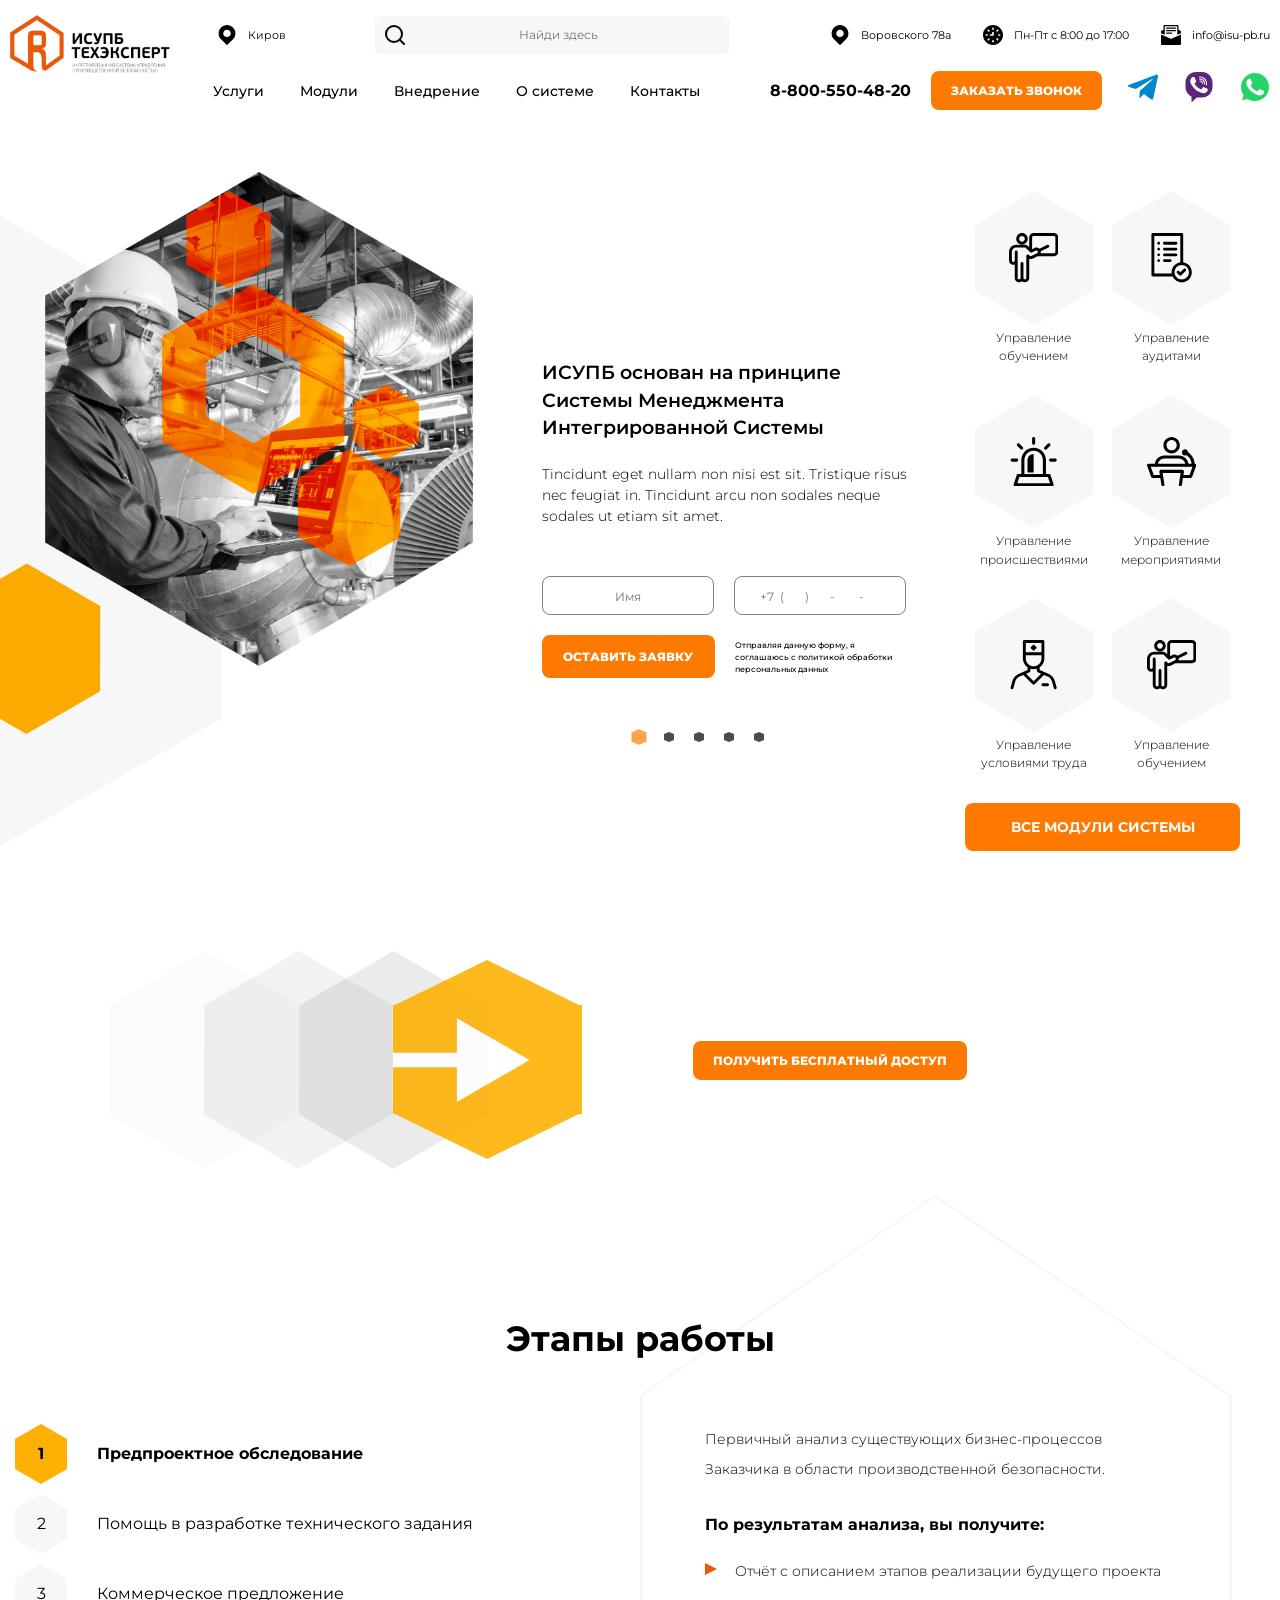
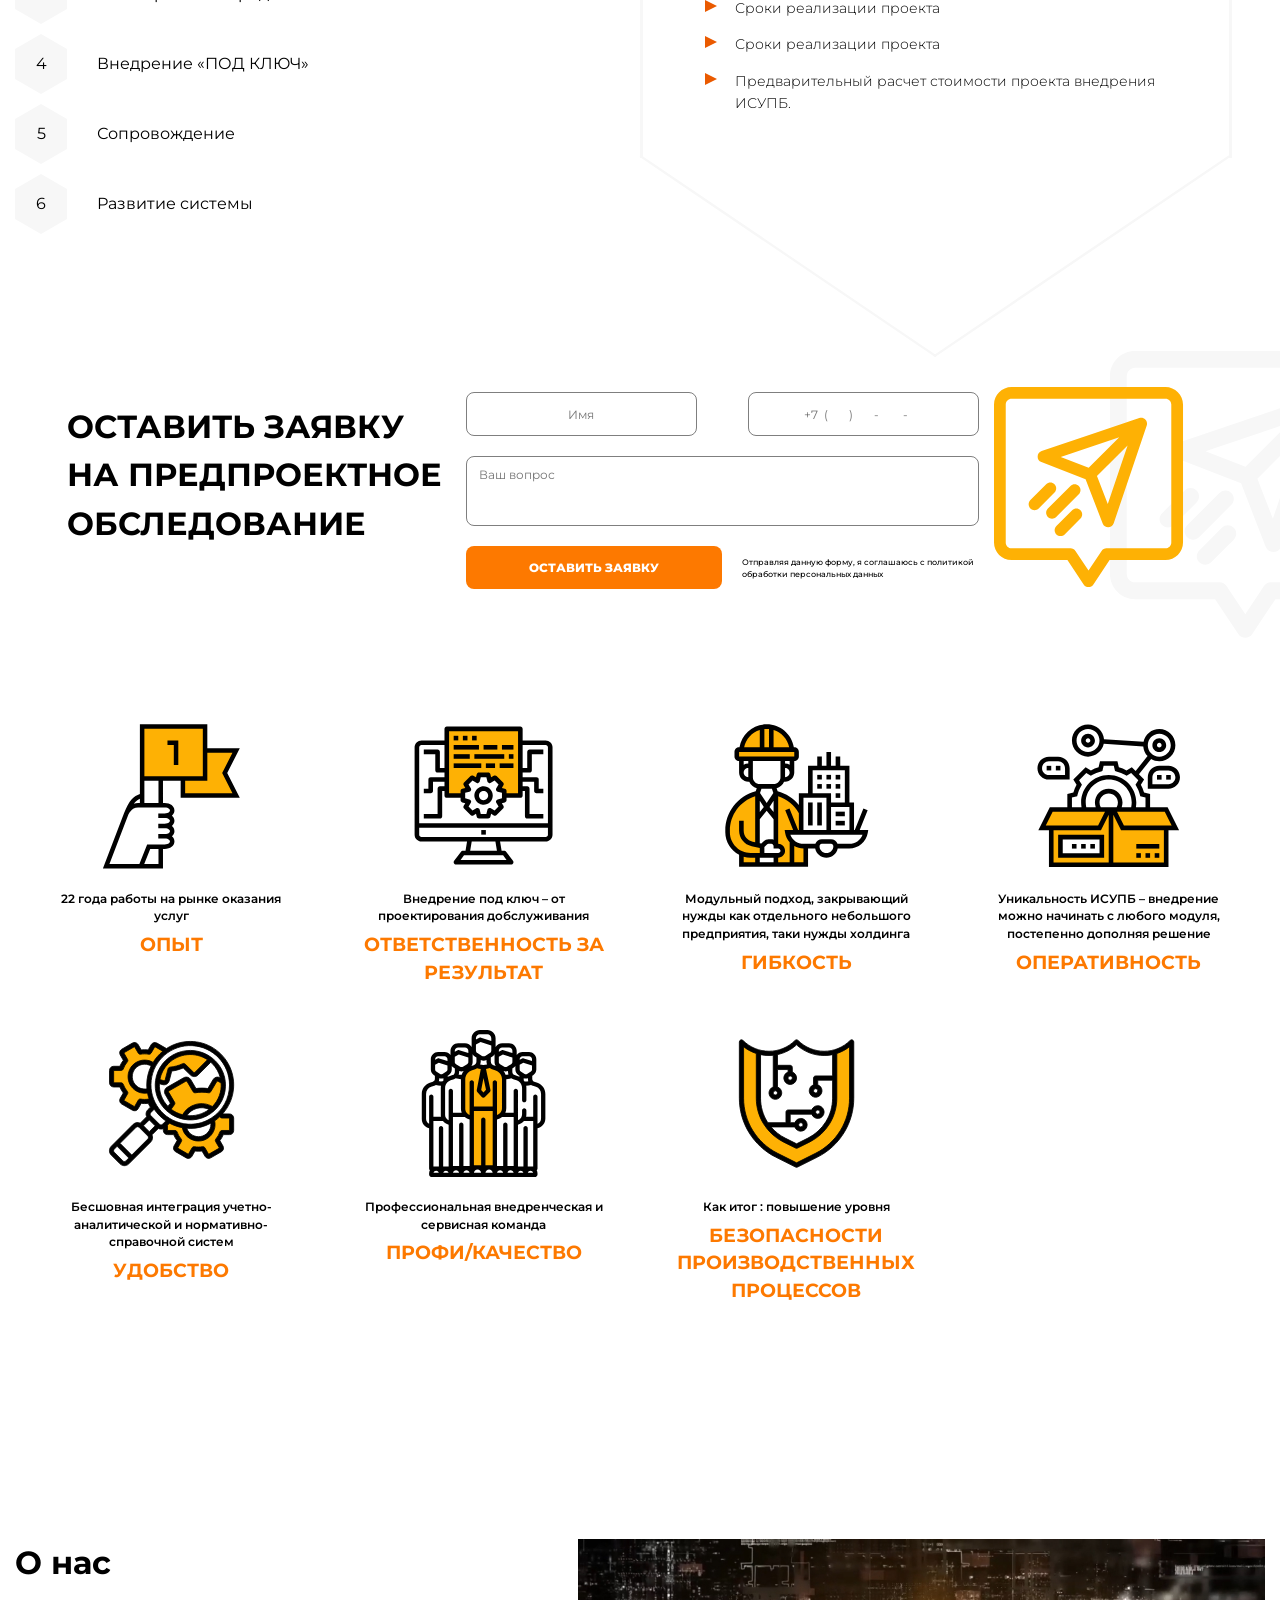
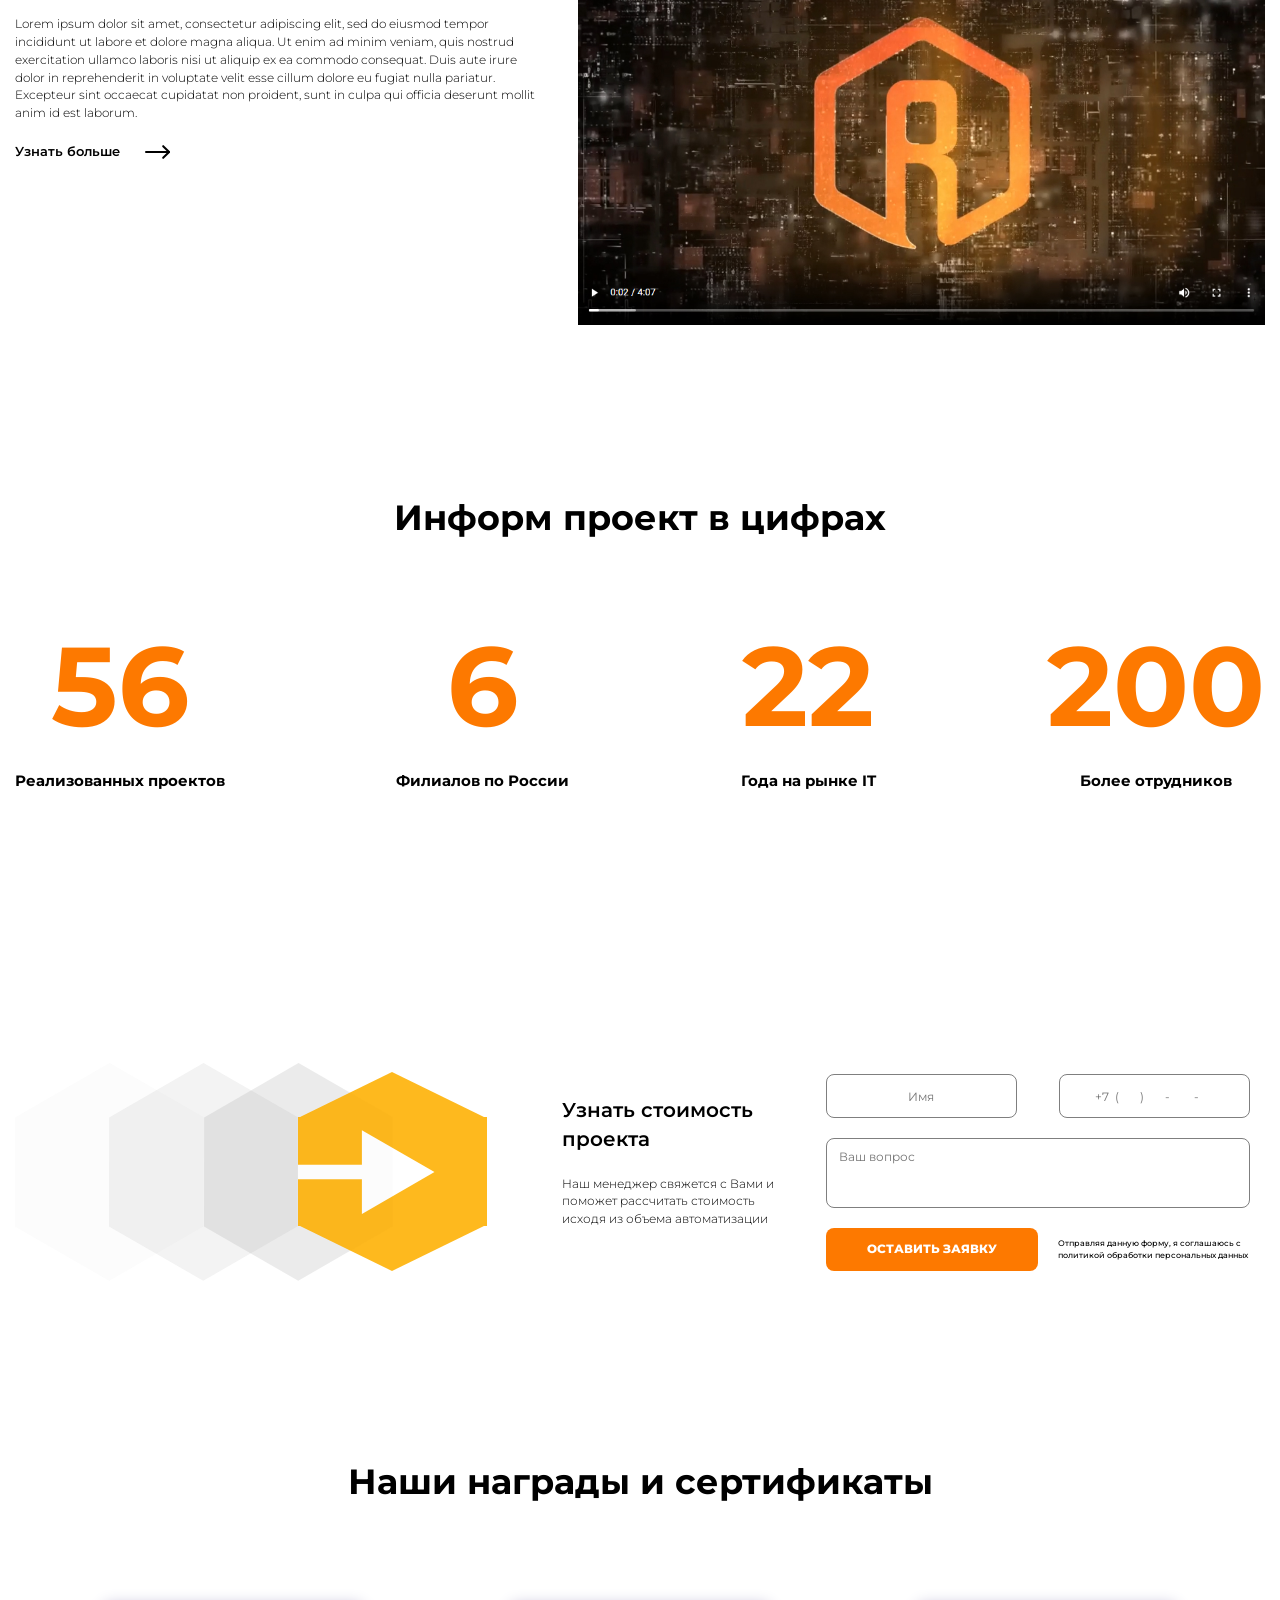
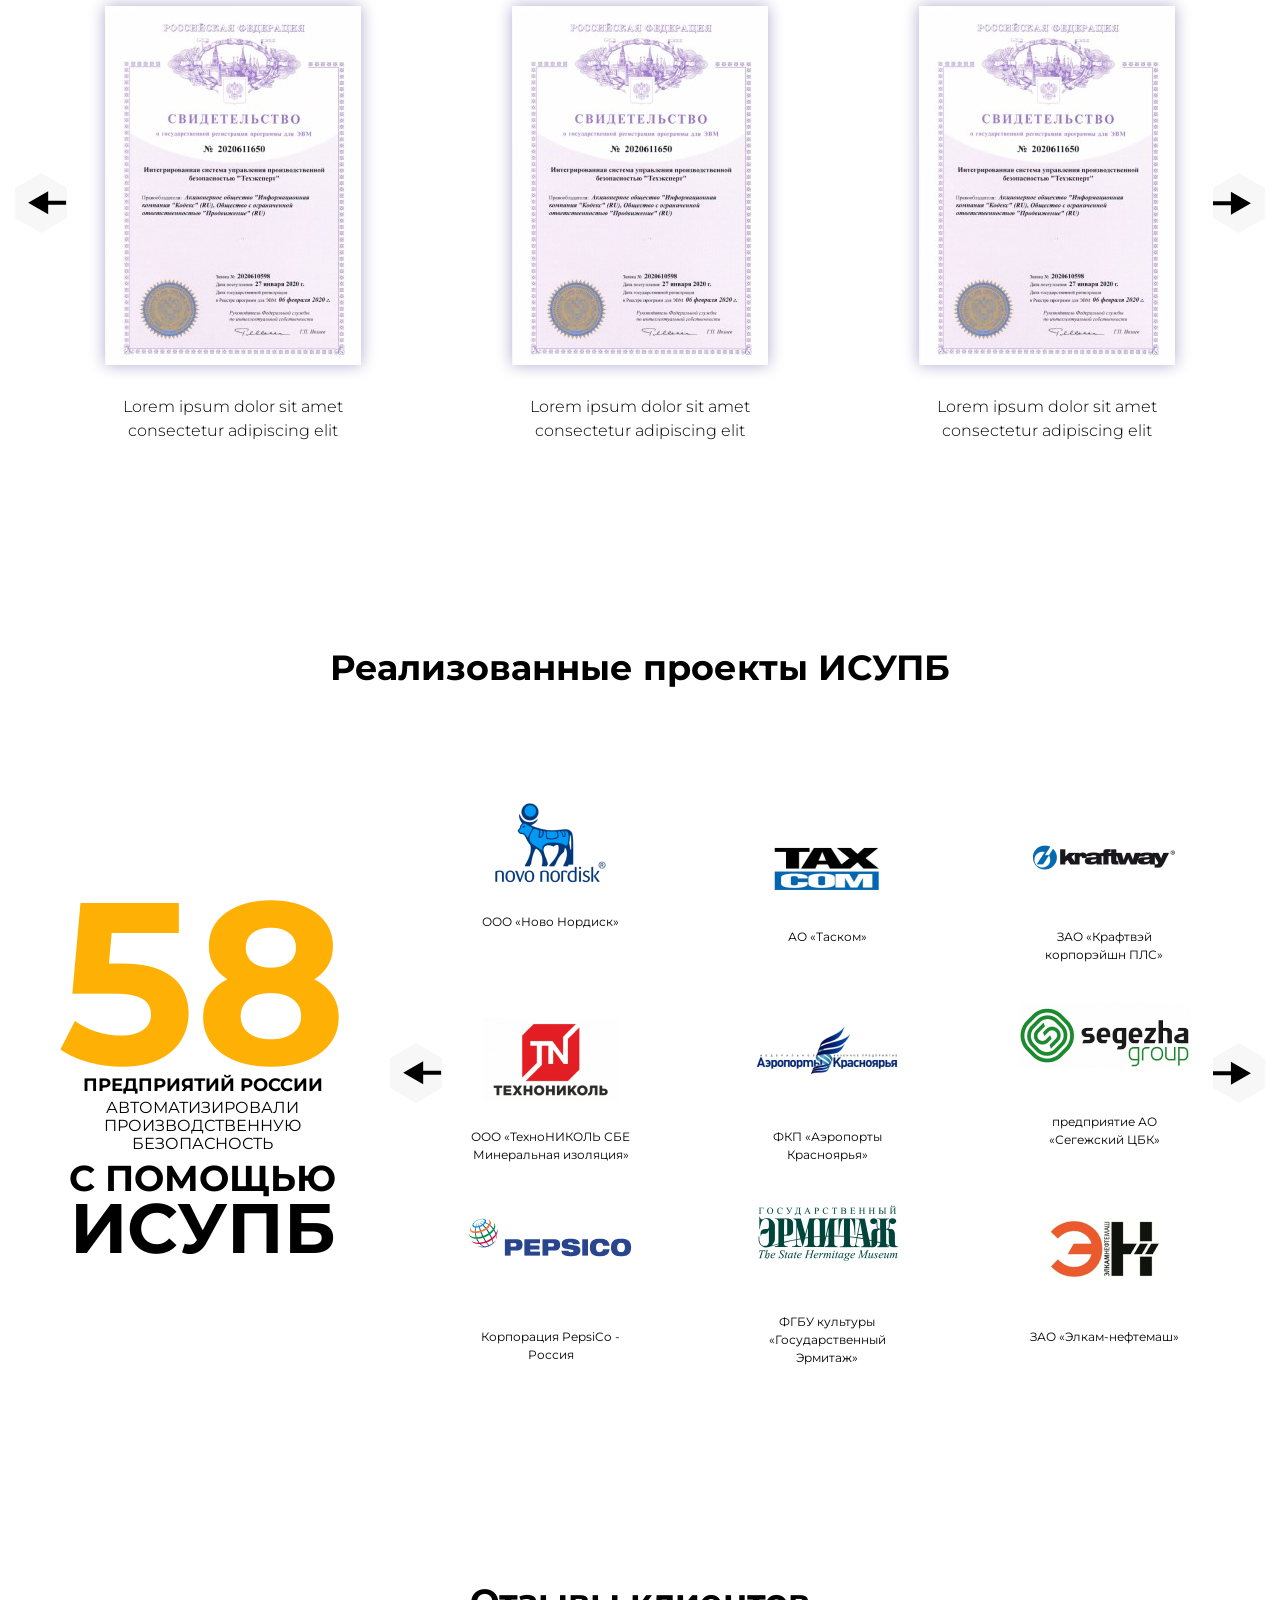
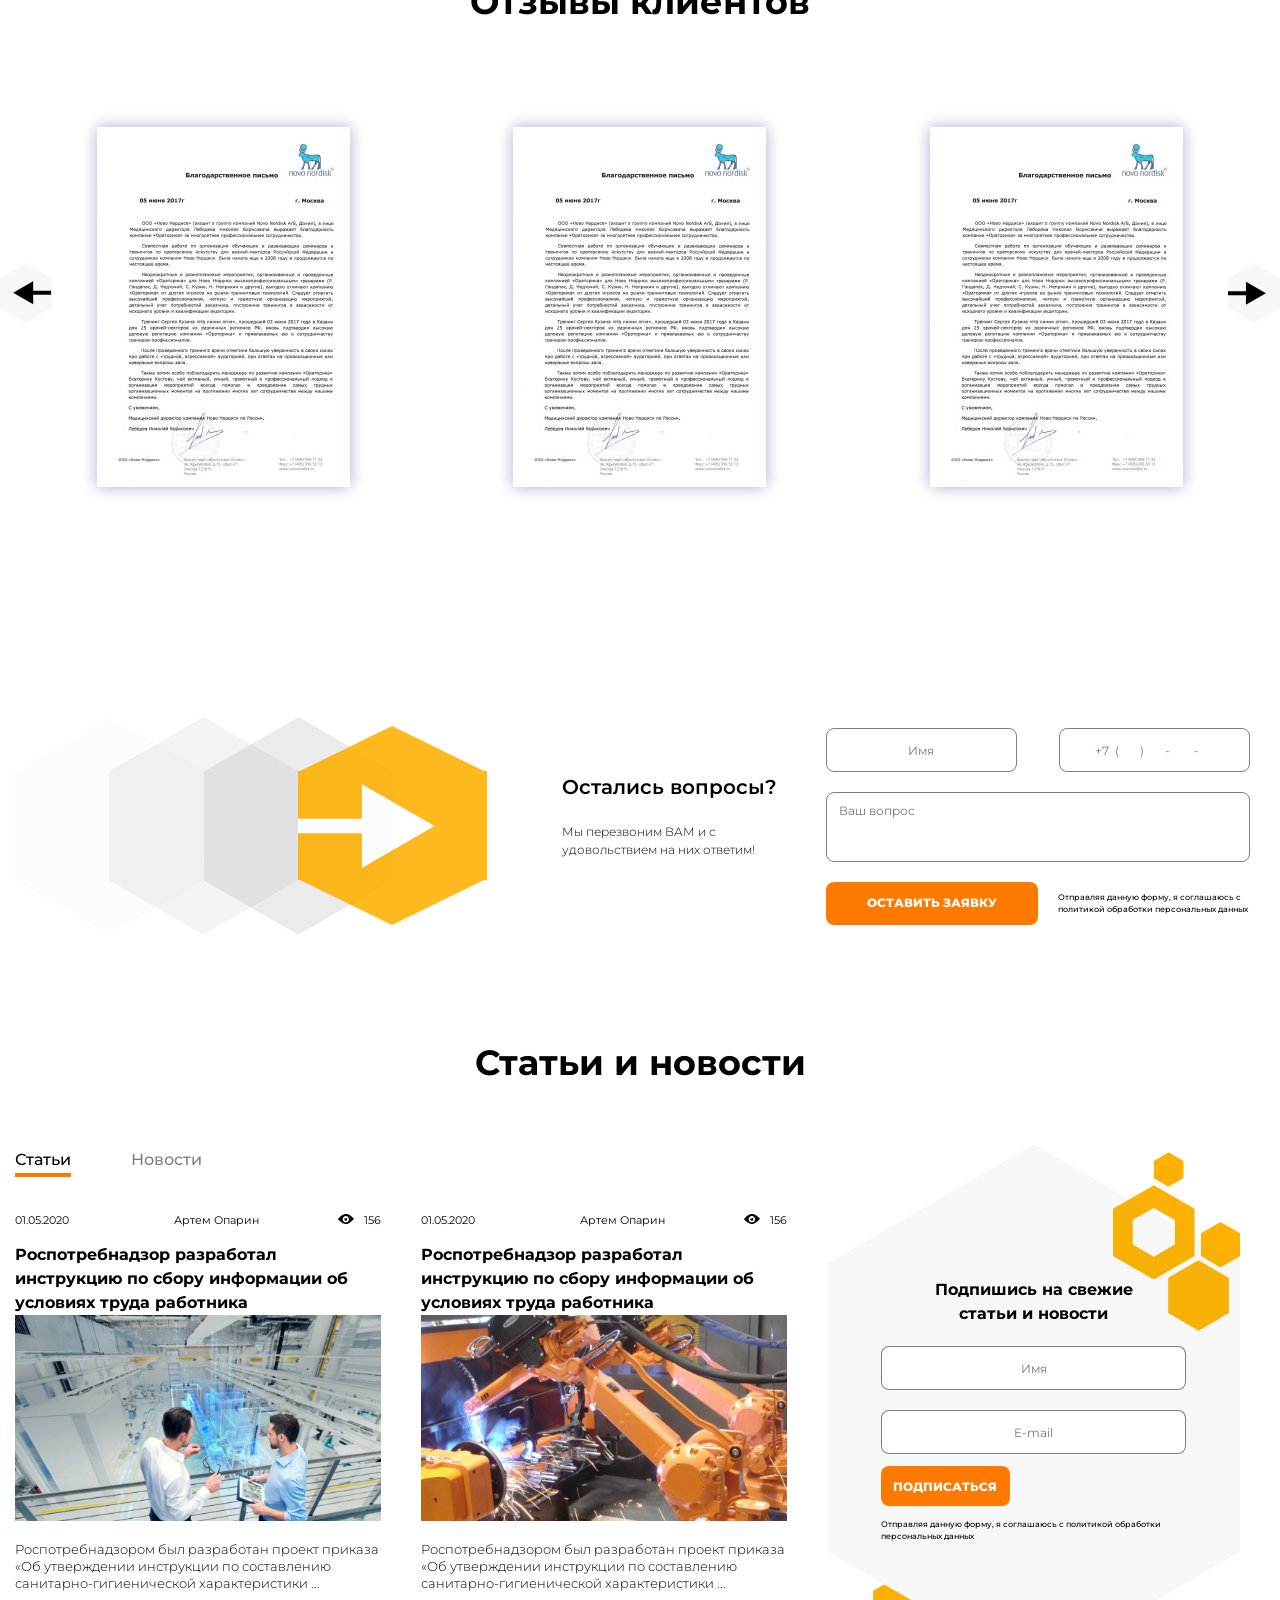
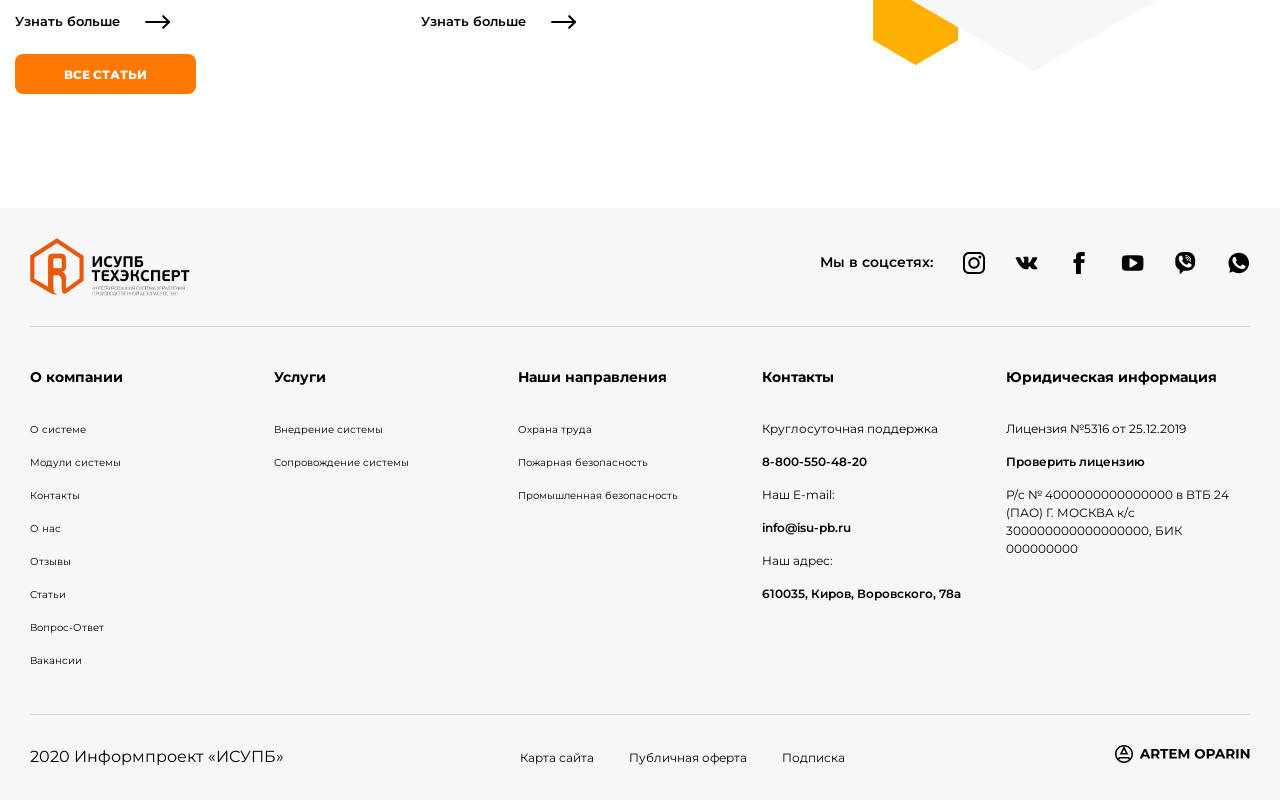
==== commit 478bb74c: "make up 100%" ====
--- a/index.html
+++ b/index.html
@@ -25,7 +25,7 @@
     </a>
     <section class="header-info">
       <div class="header-info__top">
-        <div class="location">
+        <a href="#" class="location js-region">
           <div class="location__item">
             <svg width="20" height="20" viewBox="0 0 20 20" fill="none" xmlns="http://www.w3.org/2000/svg">
               <path d="M15.9291 2.45591C14.3454 0.872191 12.2397 0 10.0001 0C7.76042 0 5.65478 0.872152 4.07099 2.45591C2.4873 4.03959 1.61511 6.14514 1.61511 8.3848C1.61511 10.6245 2.4873 12.7301 4.07099 14.3138L9.58578 19.8284C9.7002 19.9429 9.85016 20 10.0001 20C10.15 20 10.3 19.9428 10.4144 19.8284L15.929 14.3138C17.5127 12.7301 18.3849 10.6245 18.3849 8.38484C18.3849 6.1451 17.5127 4.03955 15.9291 2.45591ZM12.6334 11.018C11.93 11.7214 10.9949 12.1088 10.0001 12.1088C9.00539 12.1088 8.07023 11.7214 7.3669 11.0181C6.6635 10.3147 6.27615 9.37953 6.27615 8.3848C6.27615 7.39011 6.6635 6.45495 7.3669 5.75155C8.07023 5.04818 9.00539 4.66084 10.0001 4.66084C10.9949 4.66084 11.93 5.04818 12.6334 5.75155C13.3367 6.45487 13.7241 7.39003 13.7241 8.38476C13.7241 9.37949 13.3367 10.3147 12.6334 11.018Z" fill="black" />
@@ -33,7 +33,7 @@
             <div class="location__item-text">Киров</div>
           </div>
 
-        </div>
+        </a>
         <form action="post" method="post" class="form-search">
           <input type="search" class="form-search__search" placeholder="Найди здесь">
         </form>
@@ -61,7 +61,7 @@
               <path d="M14.375 5H5.625C5.28 5 5 5.28 5 5.625C5 5.97 5.28 6.25 5.625 6.25H14.375C14.72 6.25 15 5.97 15 5.625C15 5.28 14.72 5 14.375 5Z" fill="black" />
               <path d="M10.625 7.5H5.625C5.28 7.5 5 7.78 5 8.125C5 8.47 5.28 8.75 5.625 8.75H10.625C10.97 8.75 11.25 8.47 11.25 8.125C11.25 7.78 10.97 7.5 10.625 7.5Z" fill="black" />
             </svg>
-            <div class="location__item-text">info@isu-pb.ru</div>
+            <a href="mailto:info@isu-pb.ru" class="location__item-text">info@isu-pb.ru</a>
           </li>
 
         </ul>
@@ -83,14 +83,14 @@
               <svg width="20" height="20" viewBox="0 0 20 20" fill="none" xmlns="http://www.w3.org/2000/svg">
                 <path d="M15.9291 2.45591C14.3454 0.872191 12.2397 0 10.0001 0C7.76042 0 5.65478 0.872152 4.07099 2.45591C2.4873 4.03959 1.61511 6.14514 1.61511 8.3848C1.61511 10.6245 2.4873 12.7301 4.07099 14.3138L9.58578 19.8284C9.7002 19.9429 9.85016 20 10.0001 20C10.15 20 10.3 19.9428 10.4144 19.8284L15.929 14.3138C17.5127 12.7301 18.3849 10.6245 18.3849 8.38484C18.3849 6.1451 17.5127 4.03955 15.9291 2.45591ZM12.6334 11.018C11.93 11.7214 10.9949 12.1088 10.0001 12.1088C9.00539 12.1088 8.07023 11.7214 7.3669 11.0181C6.6635 10.3147 6.27615 9.37953 6.27615 8.3848C6.27615 7.39011 6.6635 6.45495 7.3669 5.75155C8.07023 5.04818 9.00539 4.66084 10.0001 4.66084C10.9949 4.66084 11.93 5.04818 12.6334 5.75155C13.3367 6.45487 13.7241 7.39003 13.7241 8.38476C13.7241 9.37949 13.3367 10.3147 12.6334 11.018Z" fill="black" />
               </svg>
-              <div class="location__item-text">Воровского 78а</div>
+              <h3 class="location__item-text">Воровского 78а</h3>
             </li>
 
             <li class="location__item">
               <svg width="20" height="20" viewBox="0 0 20 20" fill="none" xmlns="http://www.w3.org/2000/svg">
                 <path d="M10 0C4.48582 0 0 4.48582 0 10C0 15.5142 4.48582 20 10 20C15.5142 20 20 15.5142 20 10C20 4.48582 15.5142 0 10 0ZM13.5358 5.28582L14.125 4.69664C14.45 4.37082 14.9775 4.37082 15.3033 4.69664C15.6283 5.02164 15.6283 5.54914 15.3033 5.87496L14.7141 6.46414C14.5508 6.62664 14.3383 6.70832 14.125 6.70832C13.9116 6.70832 13.6983 6.62664 13.5358 6.46414C13.21 6.13832 13.21 5.61082 13.5358 5.28582ZM4.69668 4.69668C5.0225 4.37086 5.55 4.37086 5.875 4.69668L6.46418 5.28586C6.79 5.61086 6.79 6.13836 6.46418 6.46418C6.30168 6.62668 6.08836 6.70836 5.875 6.70836C5.66168 6.70836 5.44918 6.62668 5.28582 6.46418L4.69668 5.875C4.37168 5.54918 4.37168 5.02168 4.69668 4.69668ZM3.33332 10.8333C2.87332 10.8333 2.5 10.4608 2.5 10C2.5 9.53918 2.87332 9.16668 3.33332 9.16668H4.16664C4.62664 9.16668 4.99996 9.53918 4.99996 10C4.99996 10.4608 4.62664 10.8333 4.16664 10.8333H3.33332ZM6.46418 14.7142L5.875 15.3033C5.7125 15.4666 5.49918 15.5475 5.28582 15.5475C5.0725 15.5475 4.86 15.4667 4.69664 15.3033C4.37164 14.9783 4.37164 14.4508 4.69664 14.125L5.28582 13.5358C5.61164 13.2108 6.13914 13.2108 6.46414 13.5358C6.79 13.8617 6.79 14.3892 6.46418 14.7142ZM10.8333 16.6667C10.8333 17.1275 10.46 17.5 10 17.5C9.54 17.5 9.16668 17.1275 9.16668 16.6667V15.8334C9.16668 15.3725 9.54 15 10 15C10.46 15 10.8333 15.3725 10.8333 15.8334V16.6667ZM10.8333 10C10.8333 10.4608 10.46 10.8333 10 10.8333H7.5C7.04 10.8333 6.66668 10.4608 6.66668 10C6.66668 9.53918 7.04 9.16668 7.5 9.16668H9.16668V7.5C9.16668 7.03918 9.54 6.66668 10 6.66668C10.46 6.66668 10.8333 7.03918 10.8333 7.5V10ZM10.8333 4.16668C10.8333 4.6275 10.46 5 10 5C9.54 5 9.16668 4.6275 9.16668 4.16668V3.33332C9.16668 2.8725 9.54 2.5 10 2.5C10.46 2.5 10.8333 2.8725 10.8333 3.33332V4.16668ZM15.3033 15.3033C15.14 15.4666 14.9275 15.5475 14.7141 15.5475C14.5008 15.5475 14.2875 15.4667 14.125 15.3033L13.5358 14.7141C13.21 14.3891 13.21 13.8616 13.5358 13.5358C13.8608 13.2108 14.3883 13.2108 14.7141 13.5358L15.3033 14.125C15.6283 14.4508 15.6283 14.9783 15.3033 15.3033ZM16.6667 10.8333H15.8334C15.3733 10.8333 15 10.4608 15 10C15 9.53918 15.3733 9.16668 15.8333 9.16668H16.6666C17.1266 9.16668 17.5 9.53918 17.5 10C17.5 10.4608 17.1267 10.8333 16.6667 10.8333Z" fill="black" />
               </svg>
-              <div class="location__item-text">Пн-Пт с 8:00 до 17:00</div>
+              <h3 class="location__item-text">Пн-Пт с 8:00 до 17:00</h3>
             </li>
 
             <li class="location__item">
@@ -101,7 +101,7 @@
                 <path d="M14.375 5H5.625C5.28 5 5 5.28 5 5.625C5 5.97 5.28 6.25 5.625 6.25H14.375C14.72 6.25 15 5.97 15 5.625C15 5.28 14.72 5 14.375 5Z" fill="black" />
                 <path d="M10.625 7.5H5.625C5.28 7.5 5 7.78 5 8.125C5 8.47 5.28 8.75 5.625 8.75H10.625C10.97 8.75 11.25 8.47 11.25 8.125C11.25 7.78 10.97 7.5 10.625 7.5Z" fill="black" />
               </svg>
-              <div class="location__item-text">info@isu-pb.ru</div>
+              <a href="mailto:info@isu-pb.ru" class="location__item-text">info@isu-pb.ru</a>
             </li>
 
           </ul>
@@ -110,7 +110,7 @@
           <a href="tel:8-800-550-48-20" class="nav-contacts__number">
             8-800-550-48-20
           </a>
-          <button class="nav-contacts__call btn">
+          <button class="nav-contacts__call btn js-call">
             ЗАКАЗАТЬ ЗВОНОК
           </button>
           <div class="nav-contacts__social">
@@ -307,7 +307,7 @@
               <input class="information-form__input form-input" type="number" placeholder="+7  (       )       -        -">
             </div>
             <div class="information-form__form-bottom">
-              <input class="information-form__submit btn" type="submit" value="Оставить заявку">
+              <a href="#" class="information-form__submit btn">Оставить заявку</a>
               <div class="agreement information-form__agreement">
                 Отправляя данную форму, я соглашаюсь с политикой обработки персональных данных
               </div>
@@ -454,17 +454,10 @@
 
           </div>
         </div>
-        <!--
-            <img src="img/img%202.jpg" alt="img">
-            <div class="request__hexagon">
-                <svg width="188" height="116" viewBox="0 0 188 116" fill="none" xmlns="http://www.w3.org/2000/svg">
-                    <path d="M188 58L88 0.264973V115.735L188 58ZM0 68H98V48H0V68Z" fill="white"/>
-                </svg>
-
-            </div> -->
+
       </div>
       <div class="request__text">
-        <a href="#" class="btn request__link">
+        <a href="#" class="btn request__link js-free">
           <svg width="77" height="49" viewBox="0 0 77 49" fill="none" xmlns="http://www.w3.org/2000/svg">
             <path fill-rule="evenodd" clip-rule="evenodd" d="M20.5347 0.500004L0.0347377 12.5305L-6.29977e-06 36.5305L20.4653 48.5L40.9653 36.4695L41 12.4695L20.5347 0.500004Z" fill="#F4F4F4" />
             <path fill-rule="evenodd" clip-rule="evenodd" d="M39.5347 0.500004L19.0347 12.5305L19 36.5305L39.4653 48.5L59.9653 36.4695L60 12.4695L39.5347 0.500004Z" fill="#E9E9E9" />
@@ -626,98 +619,7 @@
           </li>
 
         </ol>
-        <!--
-            <div class="stages-tabs">
-
-                <div class="stages-tabs__tab js-stages__tab">
-                    <div class="stages-tabs__subtitle">
-                        Первичный анализ существующих бизнес-процессов Заказчика в области производственной
-                        безопасности.
-                    </div>
-                    <div class="stages-tabs__title">
-                        По результатам анализа, вы получите:
-                    </div>
-                    <ul class="stages-tabs__list">
-                        <li class="stages-tabs__item">Отчёт с описанием этапов реализации будущего проекта</li>
-                        <li class="stages-tabs__item">Сроки реализации проекта</li>
-                        <li class="stages-tabs__item">Сроки реализации проекта</li>
-                        <li class="stages-tabs__item">Предварительный расчет стоимости проекта внедрения ИСУПБ.</li>
-                    </ul>
-                </div>
-
-                <div class="stages-tabs__tab js-stages__tab">
-                    <div class="stages-tabs__subtitle">
-                        Первичный анализ существующих бизнес-процессов Заказчика в области производственной
-                        безопасности.
-                    </div>
-                    <div class="stages-tabs__title">
-                        По результатам анализа, вы получите:
-                    </div>
-                    <ul class="stages-tabs__list">
-                        <li class="stages-tabs__item">Отчёт с описанием этапов реализации будущего проекта</li>
-                        <li class="stages-tabs__item">Сроки реализации проекта</li>
-                        <li class="stages-tabs__item">Предварительный расчет стоимости проекта внедрения ИСУПБ.</li>
-                        <li class="stages-tabs__item">Предварительный расчет стоимости проекта внедрения ИСУПБ.</li>
-                        <li class="stages-tabs__item">Предварительный расчет стоимости проекта внедрения ИСУПБ.</li>
-                    </ul>
-                </div>
-
-                <div class="stages-tabs__tab js-stages__tab">
-                    <div class="stages-tabs__subtitle">
-                        Первичный анализ существующих бизнес-процессов Заказчика в области производственной
-                        безопасности.
-                    </div>
-                    <div class="stages-tabs__title">
-                        По результатам анализа, вы получите:
-                    </div>
-                    <ul class="stages-tabs__list">
-                        <li class="stages-tabs__item">Отчёт с описанием этапов реализации будущего проекта</li>
-                    </ul>
-                </div>
-
-                <div class="stages-tabs__tab js-stages__tab">
-
-                    <div class="stages-tabs__title">
-                        По результатам анализа, вы получите:
-                    </div>
-                    <ul class="stages-tabs__list">
-                        <li class="stages-tabs__item">Отчёт с описанием этапов реализации будущего проекта</li>
-                        <li class="stages-tabs__item">Отчёт с описанием этапов реализации будущего проекта</li>
-                        <li class="stages-tabs__item">Отчёт с описанием этапов реализации будущего проекта</li>
-                        <li class="stages-tabs__item">Отчёт с описанием этапов реализации будущего проекта</li>
-                        <li class="stages-tabs__item">Отчёт с описанием этапов реализации будущего проекта</li>
-                    </ul>
-                </div>
-
-                <div class="stages-tabs__tab js-stages__tab">
-                    <div class="stages-tabs__subtitle">
-                        Первичный анализ существующих бизнес-процессов Заказчика в области производственной
-                        безопасности.
-                    </div>
-                    <div class="stages-tabs__title">
-                        По результатам анализа, вы получите:
-                    </div>
-                    <ul class="stages-tabs__list">
-                        <li class="stages-tabs__item">Отчёт с описанием этапов реализации будущего проекта</li>
-                    </ul>
-                </div>
-
-                <div class="stages-tabs__tab js-stages__tab">
-
-                    <div class="stages-tabs__title">
-                        По результатам анализа, вы получите:
-                    </div>
-                    <ul class="stages-tabs__list">
-                        <li class="stages-tabs__item">Отчёт с описанием этапов реализации будущего проекта</li>
-                        <li class="stages-tabs__item">Отчёт с описанием этапов реализации будущего проекта</li>
-                        <li class="stages-tabs__item">Отчёт с описанием этапов реализации будущего проекта</li>
-                        <li class="stages-tabs__item">Отчёт с описанием этапов реализации будущего проекта</li>
-                        <li class="stages-tabs__item">Отчёт с описанием этапов реализации будущего проекта</li>
-                    </ul>
-                </div>
-
-            </div>
-         -->
+
       </div>
     </section> <!-- !stages -->
     <section class="query">
@@ -735,7 +637,7 @@
         <input type="number" class="query-form__tel form-input" placeholder="+7  (       )       -        -">
         <textarea name="textarea" cols="30" rows="10" class="query-form__quest form-input" placeholder="Ваш вопрос"></textarea>
         <footer class="query-form__footer">
-          <input type="submit" class="query-form__submit btn" value="Оставить заявку">
+          <a href="#" class="query-form__submit btn">Оставить заявку</a>
           <div class="query-form__agreement agreement">
             Отправляя данную форму, я соглашаюсь с политикой обработки персональных данных
           </div>
@@ -953,8 +855,8 @@
       </h2>
       <div class="numbers">
         <div class="number">
-          <div id="projectNum" class="number__num">
-            56
+          <div id="projectNum" class="number__num" data-max="56">
+            0
           </div>
           <h3 class="number__subtitle">
             Реализованных проектов
@@ -962,8 +864,8 @@
         </div>
 
         <div class="number">
-          <div id="branchNum" class="number__num">
-            6
+          <div id="branchNum" class="number__num" data-max="6">
+            0
           </div>
           <h3 class="number__subtitle">
             Филиалов
@@ -972,8 +874,8 @@
         </div>
 
         <div class="number">
-          <div id="yearNum" class="number__num">
-            22
+          <div id="yearNum" class="number__num" data-max="22">
+            0
           </div>
           <h3 class="number__subtitle">
             Года на рынке IT
@@ -981,8 +883,8 @@
         </div>
 
         <div class="number">
-          <div id="staffNum" class="number__num">
-            200
+          <div id="staffNum" class="number__num" data-max="200">
+            0
           </div>
           <h3 class="number__subtitle">
             Более отрудников
@@ -1031,7 +933,7 @@
         <input type="number" class="query-form__tel form-input" placeholder="+7  (       )       -        -">
         <textarea name="textarea" cols="30" rows="10" class="query-form__quest form-input" placeholder="Ваш вопрос"></textarea>
         <footer class="query-form__footer">
-          <input type="submit" class="query-form__submit btn" value="Оставить заявку">
+          <a href="#" class="query-form__submit btn">Оставить заявку</a>
           <div class="query-form__agreement agreement">
             Отправляя данную форму, я соглашаюсь с политикой обработки персональных данных
           </div>
@@ -1341,7 +1243,6 @@
           </div>
 
         </div>
-
       </div>
     </section> <!-- !project -->
     <section class="reviews awards">
@@ -1454,7 +1355,7 @@
         <input type="number" class="query-form__tel form-input" placeholder="+7  (       )       -        -">
         <textarea name="textarea" cols="30" rows="10" class="query-form__quest form-input" placeholder="Ваш вопрос"></textarea>
         <footer class="query-form__footer">
-          <input type="submit" class="query-form__submit btn" value="Оставить заявку">
+          <a href="#" class="query-form__submit btn">Оставить заявку</a>
           <div class="query-form__agreement agreement">
             Отправляя данную форму, я соглашаюсь с политикой обработки персональных данных
           </div>
@@ -1484,7 +1385,7 @@
 
             <div class="news-item">
               <header class="news-item__header">
-                <time class="news-item__date">
+                <time datetime="2020-05-01" class="news-item__date">
                   01.05.2020
                 </time>
                 <div class="news-item__author">
@@ -1514,7 +1415,7 @@
             </div>
             <div class="news-item">
               <header class="news-item__header">
-                <time class="news-item__date">
+                <time datetime="2020-05-01" class="news-item__date">
                   01.05.2020
                 </time>
                 <div class="news-item__author">
@@ -1551,7 +1452,7 @@
           <div class="news-articles__content">
             <div class="news-item">
               <header class="news-item__header">
-                <time class="news-item__date">
+                <time datetime="2020-05-01" class="news-item__date">
                   01.05.2020
                 </time>
                 <div class="news-item__author">
@@ -1583,7 +1484,7 @@
 
             <div class="news-item">
               <header class="news-item__header">
-                <time class="news-item__date">
+                <time datetime="2020-05-01" class="news-item__date">
                   01.05.2020
                 </time>
                 <div class="news-item__author">
@@ -1656,7 +1557,7 @@
             <div class="news-form">
               <input type="text" class="news-form__name form-input" placeholder="Имя">
               <input type="email" class="news-form__email form-input" placeholder="E-mail">
-              <input type="submit" class="news-form__submit btn" value="Подписаться">
+              <a href="#" class="news-form__submit btn">Подписаться</a>
               <div class="news-form__agreement agreement">
                 Отправляя данную форму, я соглашаюсь с политикой обработки персональных данных
               </div>
@@ -1864,6 +1765,127 @@
       </a>
     </section>
   </footer><!-- !footer -->
+  <!-- MODAL -->
+  <aside class="modal-call">
+    <div class="modal-call__wrapper">
+      <form action="post" class="modal-form">
+        <input type="text" class="modal-form__input form-input" placeholder="Имя">
+        <input type="number" class="form-input modal-form__input" placeholder="+7  (       )       -        -">
+        <textarea name="textarea" cols="30" rows="10" class="form-input modal-form__area" placeholder="Ваш вопрос"></textarea>
+        <a href="#" class="btn modal-form__btn">заказать звонок</a>
+        <div class="agreement modal-form__agreement">
+          Отправляя данную форму, я соглашаюсь с политикой обработки персональных данных
+        </div>
+
+      </form>
+      <div class="modal-call__exit">
+        <svg width="20" height="21" viewBox="0 0 20 21" fill="none" xmlns="http://www.w3.org/2000/svg">
+          <path d="M12.9336 6.00793L8.93359 10.0099L12.9336 14.0119L14.0683 12.8766L11.2031 10.0099L14.0683 7.14328L12.9336 6.00793Z" fill="black" />
+          <path d="M7.13277 6.00793L11.1328 10.0099L7.13277 14.0119L5.99807 12.8766L8.86333 10.0099L5.99807 7.14328L7.13277 6.00793Z" fill="black" />
+          <rect x="1" y="1.005" width="18" height="18.0099" rx="3" stroke="black" stroke-width="2" />
+        </svg>
+      </div>
+    </div>
+  </aside>
+
+  <aside class="modal-free">
+    <div class="modal-free__wrapper">
+      <form action="post" class="modal-form">
+        <input type="text" class="modal-form__input form-input" placeholder="Имя">
+        <input type="number" class="form-input modal-form__input" placeholder="+7  (       )       -        -">
+        <input type="email" class="modal-form__input form-input" placeholder="Email">
+        <input type="text" class="form-input modal-form__input" placeholder="Название компании">
+        <a href="#" class="btn modal-form__btn">отправить</a>
+        <div class="agreement modal-form__agreement">
+          Отправляя данную форму, я соглашаюсь с политикой обработки персональных данных
+        </div>
+
+      </form>
+      <div class="modal-free__exit">
+        <svg width="20" height="21" viewBox="0 0 20 21" fill="none" xmlns="http://www.w3.org/2000/svg">
+          <path d="M12.9336 6.00793L8.93359 10.0099L12.9336 14.0119L14.0683 12.8766L11.2031 10.0099L14.0683 7.14328L12.9336 6.00793Z" fill="black" />
+          <path d="M7.13277 6.00793L11.1328 10.0099L7.13277 14.0119L5.99807 12.8766L8.86333 10.0099L5.99807 7.14328L7.13277 6.00793Z" fill="black" />
+          <rect x="1" y="1.005" width="18" height="18.0099" rx="3" stroke="black" stroke-width="2" />
+        </svg>
+      </div>
+    </div>
+  </aside>
+
+  <aside class="modal-region">
+    <div class="modal-region__wrapper">
+      <div class="modal-region__row">
+        <p class="modal-region__city">
+          Ваш город: Санкт-Петербург?
+        </p>
+        <a href="#" class="btn modal-region__btn">
+          да
+        </a>
+
+      </div>
+      <div class="modal-region__row">
+        <form action="post" method="post" class="form-search modal-region__form">
+          <input type="search" class="form-search__search modal-region__search" placeholder="Найди здесь">
+        </form>
+        <a href="#" class="btn modal-region__btn">
+          <svg width="21" height="20" viewBox="0 0 21 20" fill="none" xmlns="http://www.w3.org/2000/svg">
+            <circle cx="9.5" cy="9" r="8" stroke="white" stroke-width="2" stroke-linecap="round" stroke-linejoin="round" />
+            <path d="M19.5 19L15.15 14.65" stroke="white" stroke-width="2" stroke-linecap="round" stroke-linejoin="round" />
+          </svg>
+
+        </a>
+      </div>
+      <ul class="modal-region__list">
+        <li><a href="#" class="modal-region__link">Москва</a></li>
+        <li><a href="#" class="modal-region__link">Санкт-Петербург</a></li>
+        <li><a href="#" class="modal-region__link">Дубай</a></li>
+        <li><a href="#" class="modal-region__link">Токио</a></li>
+        <li><a href="#" class="modal-region__link">Лондон</a></li>
+        <li><a href="#" class="modal-region__link">Рим</a></li>
+        <li><a href="#" class="modal-region__link">Москва</a></li>
+        <li><a href="#" class="modal-region__link">Санкт-Петербург</a></li>
+        <li><a href="#" class="modal-region__link">Дубай</a></li>
+        <li><a href="#" class="modal-region__link">Токио</a></li>
+        <li><a href="#" class="modal-region__link">Лондон</a></li>
+        <li><a href="#" class="modal-region__link">Рим</a></li>
+        <li><a href="#" class="modal-region__link">Москва</a></li>
+        <li><a href="#" class="modal-region__link">Санкт-Петербург</a></li>
+        <li><a href="#" class="modal-region__link">Дубай</a></li>
+        <li><a href="#" class="modal-region__link">Токио</a></li>
+        <li><a href="#" class="modal-region__link">Лондон</a></li>
+        <li><a href="#" class="modal-region__link">Рим</a></li>
+        <li><a href="#" class="modal-region__link">Москва</a></li>
+        <li><a href="#" class="modal-region__link">Санкт-Петербург</a></li>
+        <li><a href="#" class="modal-region__link">Дубай</a></li>
+        <li><a href="#" class="modal-region__link">Токио</a></li>
+        <li><a href="#" class="modal-region__link">Лондон</a></li>
+        <li><a href="#" class="modal-region__link">Рим</a></li>
+        <li><a href="#" class="modal-region__link">Москва</a></li>
+        <li><a href="#" class="modal-region__link">Санкт-Петербург</a></li>
+        <li><a href="#" class="modal-region__link">Дубай</a></li>
+        <li><a href="#" class="modal-region__link">Токио</a></li>
+        <li><a href="#" class="modal-region__link">Лондон</a></li>
+        <li><a href="#" class="modal-region__link">Рим</a></li>
+        <li><a href="#" class="modal-region__link">Москва</a></li>
+        <li><a href="#" class="modal-region__link">Санкт-Петербург</a></li>
+        <li><a href="#" class="modal-region__link">Дубай</a></li>
+        <li><a href="#" class="modal-region__link">Токио</a></li>
+        <li><a href="#" class="modal-region__link">Лондон</a></li>
+        <li><a href="#" class="modal-region__link">Рим</a></li>
+      </ul>
+
+      <div class="modal-region__exit">
+
+        <svg width="20" height="21" viewBox="0 0 20 21" fill="none" xmlns="http://www.w3.org/2000/svg">
+          <path d="M12.9336 6.00793L8.93359 10.0099L12.9336 14.0119L14.0683 12.8766L11.2031 10.0099L14.0683 7.14328L12.9336 6.00793Z" fill="black" />
+          <path d="M7.13277 6.00793L11.1328 10.0099L7.13277 14.0119L5.99807 12.8766L8.86333 10.0099L5.99807 7.14328L7.13277 6.00793Z" fill="black" />
+          <rect x="1" y="1.005" width="18" height="18.0099" rx="3" stroke="black" stroke-width="2" />
+        </svg>
+      </div>
+    </div>
+  </aside>
+
+
+  <!-- !MODAL -->
   <script src="vendors~main.js"></script>
   <script src="main.js"></script>
 </body>
--- a/main.css
+++ b/main.css
@@ -1 +1 @@
-@import url(https://fonts.googleapis.com/css2?family=Montserrat:wght@300;400;500;600;700;800&display=swap);*,:after,:before{box-sizing:border-box}ol[class],ul[class]{padding:0}.lock{overflow:hidden}blockquote,body,dd,dl,figcaption,figure,h1,h2,h3,h4,li,ol[class],p,ul[class]{margin:0}body,html{min-height:100vh;scroll-behavior:smooth;text-rendering:optimizeSpeed;line-height:1.5;font-family:Montserrat,sans-serif;overflow-x:hidden}ol[class],ul[class]{list-style:none}a{color:#000;text-decoration:none}a:not([class]){text-decoration-skip-ink:auto}img{max-width:100%;display:block}button,input,select,textarea{font:inherit}button,button:active,button:focus,input,input:active,input:focus,textarea,textarea:active,textarea:focus{cursor:pointer;border:none;outline:none}textarea{resize:none}@media(prefers-reduced-motion:reduce){*{animation-duration:.01ms!important;animation-iteration-count:1!important;transition-duration:.01ms!important;scroll-behavior:auto!important}}.animationShow{animation:showTabs 1s}@keyframes showTabs{0%{opacity:0}to{opacity:1}}.advantages{display:flex;flex-wrap:wrap;max-width:1630px;padding:125px 15px 300px;margin:0 auto}@media screen and (max-width:1630px){.advantages{padding:calc(-66.31455px + 11.73709vw) 15px calc(-210.17214px + 31.2989vw)}}@media screen and (max-width:991px){.advantages{padding:50px 15px 100px}}@media screen and (max-width:767px){.advantages{padding:30px 10px 50px}}@media screen and (max-width:575px){.advantages{padding:25px 10px}}.advantage{width:25%;display:flex;justify-content:flex-start;align-items:center;flex-direction:column;padding:0 50px 60px}.advantage__img{min-width:180px;transition:all .4s;display:flex;justify-content:center}.advantage__img:hover{transform:scale(1.1)}.advantage__subtitle{font-size:14px;font-weight:600;padding:30px 0 5px;text-align:center}.advantage__title{color:#fd7900;font-weight:700;font-size:24px;text-align:center}@media screen and (max-width:1630px){.advantage{width:25%;display:flex;padding:0 calc(-26.52582px + 4.69484vw) calc(-16.52582px + 4.69484vw)}.advantage__img svg{width:calc(26.94836px + 9.38967vw)!important;height:calc(26.94836px + 9.38967vw)!important}.advantage__subtitle{font-size:calc(3.79656px + .62598vw);padding:calc(-8.26291px + 2.34742vw) 0 5px}.advantage__title{font-size:calc(-1.50861px + 1.56495vw)}}@media screen and (max-width:991px){.advantage{width:33%;padding:0 20px 30px}.advantage__subtitle{font-size:10px}.advantage__title{font-size:14px}}@media screen and (max-width:767px){.advantage{width:50%;padding:0 15px 20px}.advantage__subtitle{font-size:10px}.advantage__img svg{width:100px!important;height:100px!important}.advantage__title{font-size:12px}}@media screen and (max-width:575px){.advantage{width:100%}.advantage svg{width:100px!important;height:100px!important}}.about{display:flex;justify-content:space-between;max-width:1630px;margin:0 auto;padding:0 15px 250px}.about__content{width:64%}@media screen and (max-width:1630px){.about{padding:0 15px calc(-132.62911px + 23.47418vw)}.about__content{width:60%}}@media screen and (max-width:1280px){.about__content{width:55%}}@media screen and (max-width:991px){.about{padding:0 15px 100px}.about__content{width:50%}}@media screen and (max-width:767px){.about{padding:0 10px 50px;display:flex;flex-wrap:wrap}.about__content{width:100%}}@media screen and (max-width:575px){.about{padding:0 10px 25px}}.about-text{width:36%;padding-right:75px}.about-text__title{font-size:40px;font-weight:700;padding-bottom:40px}.about-text__subtitle{font-size:14px;font-weight:300;padding-bottom:30px}.about-text__readmore{font-size:14px;font-weight:600;position:relative;display:flex;align-items:center}@media screen and (max-width:1630px){.about-text{width:40%;padding-right:calc(-73.39906px + 8.92019vw)}.about-text__title{font-size:calc(4.28795px + 2.19092vw);padding-bottom:calc(-11.01721px + 3.12989vw)}.about-text__subtitle{font-size:calc(3.79656px + .62598vw);padding-bottom:calc(-21.01721px + 3.12989vw)}.about-text__readmore{font-size:calc(8.89828px + .31299vw)}}@media screen and (max-width:1630px){.about-text{width:45%}}@media screen and (max-width:991px){.about-text{width:50%}.about-text__title{font-size:26px;padding-bottom:20px}.about-text__subtitle{font-size:10px;padding-bottom:15px}.about-text__readmore{font-size:12px}}@media screen and (max-width:767px){.about-text{width:100%;padding-bottom:30px}.about-text__title{font-size:26px;padding-bottom:20px}.about-text__subtitle{font-size:12px;padding-bottom:15px}}.about-modules{width:100%;position:relative;background-image:url(img/hexagonbgright.svg);background-position:100%;background-repeat:no-repeat;background-size:contain}.about-modules__about{padding-bottom:100px}.about-modules__wrapper{display:flex;max-width:1630px;padding:80px 30px 100px;margin:0 auto;z-index:10}.about-modules__text{width:36%;padding-right:70px}.about-modules__img{width:65%;position:relative}.about-modules__img-hexagon{position:absolute;top:50px;left:20px}.about-modules__title{font-weight:700;font-size:40px;padding:45px 0}.about-modules__description{font-weight:300;font-size:14px;padding-bottom:105px}@media screen and (max-width:1630px){.about-modules__about{padding-bottom:calc(-27.54304px + 7.82473vw)}.about-modules__wrapper{padding:calc(-22.03443px + 6.25978vw) 30px calc(-27.54304px + 7.82473vw)}.about-modules__text{width:40%;padding-right:calc(-78.05164px + 9.38967vw)}.about-modules__title{font-size:calc(14.49139px + 1.56495vw);padding:calc(-44.28013px + 5.47731vw) 0}.about-modules__description{font-size:calc(8.89828px + .31299vw);padding-bottom:calc(-86.31455px + 11.73709vw)}.about-modules__img-hexagon svg{width:calc(-228.79343px + 62.44131vw);height:calc(-177.37715px + 50.39124vw)}}@media screen and (max-width:991px){.about-modules__about{padding-bottom:50px}.about-modules__wrapper{padding:40px}.about-modules__text{width:40%;padding-right:15px}.about-modules__title{font-size:30px;padding:10px 0}.about-modules__description{font-size:12px;padding-bottom:30px}.about-modules__img-hexagon svg{width:390px;height:322px}}.agreement{padding-left:20px;font-weight:500;font-size:8px}.award{display:flex;flex-direction:column;justify-content:center;align-items:center;padding:40px 0}.award__subtitle{font-size:16px;font-weight:300;max-width:230px;margin:0 auto;text-align:center;z-index:5;padding-top:30px}.award__img img{transition:all .4s;z-index:1;box-shadow:0 0 15px 0 #afabce}.award__img img:hover{transform:scale(1.1)}@media screen and (max-width:991px){.award{padding:30px 0}.award__subtitle{font-size:14px;padding-top:20px}}@media screen and (max-width:767px){.award{padding:20px 0}.award__subtitle{font-size:12px;padding-top:15px}}@media screen and (max-width:575px){.award{padding:10px 0}.award__subtitle{padding-top:10px}}.awards{max-width:1500px;padding:100px 15px;margin:0 auto}.awards__title{padding-bottom:95px}.awards__next{right:-30px}.awards__next,.awards__prev{position:absolute;top:40%;z-index:10}.awards__prev{left:0}@media screen and (max-width:1630px){.awards{padding:calc(-27.54304px + 7.82473vw) 15px}}@media screen and (max-width:991px){.awards{padding:40px 15px}}@media screen and (max-width:767px){.awards{padding:30px 15px}}@media screen and (max-width:575px){.awards{padding:20px 0}}@media screen and (max-width:360px){.awards{padding:0}}.awards-content{position:relative;z-index:10}.awards-slider{padding:40px 0;margin:0 auto;display:flex;justify-content:space-between}.awards-slider__img{display:block;margin:0 auto}.awards-slider__img img{transition:all .4s;z-index:1;box-shadow:0 0 15px 0 #afabce}.awards-slider__img img:hover{transform:scale(1.1)}.awards-slider__subtitle{font-size:16px;font-weight:300;max-width:230px;margin:0 auto;text-align:center;z-index:5;padding-top:30px}.awards-nav{margin:-250px auto 0 -5.5%;padding-bottom:250px}.articles__title{padding-bottom:80px}.article{max-width:1080px;padding:80px 30px 100px;margin:0 auto}.article__data,.article__title{padding-bottom:20px}.article__data{font-weight:300;font-size:14px}.article__content{display:flex}.article__item{width:60%}.article__header{padding:20px 10% 20px 0}.article__img{padding-bottom:35px}.article__aside{padding-left:70px;padding-top:45px}.article__list-item{padding-bottom:30px}.article__link{font-size:14px;font-weight:600}@media screen and (max-width:991px){.article{padding:40px 15px}.article__title{padding-bottom:20px}.article__data{font-size:15px;padding-bottom:10px}.article__content{flex-wrap:wrap}.article__item{width:100%}.article__header{padding:15px 10% 15px 0}.article__img{padding-bottom:20px}.article__aside{padding-left:0;display:flex;justify-content:center;padding-top:25px}.article__list-item{padding-bottom:15px}.article__link{font-size:12px}.article__text{width:100%;display:flex;justify-content:space-between}.article__text>.text-paragraph{width:47%;font-size:12px;line-height:17px}}@media screen and (max-width:767px){.article{padding:30px 15px}.article__title{padding-bottom:10px}.article__data{font-size:14px}.article__header{padding:15px 0}.article__img{padding-bottom:15px}.article__text{flex-wrap:wrap}.article__text>.text-paragraph{width:100%}}.btn{background-color:#fd7900;border-radius:8px;transition:all .4s;color:#fff;font-size:12px;font-weight:800;text-transform:uppercase}.btn:hover{background-color:#fff;color:#fd7900}.board{display:flex;flex-wrap:wrap}.board-item{width:33%;padding-right:7%;padding-bottom:100px}.board-item__header{display:flex;align-items:center;padding-bottom:30px;position:relative}.board-item__num{font-size:140px;font-weight:700;position:absolute;top:-89px;left:0;opacity:.1}.board-item__img{width:30%;display:flex;justify-content:flex-end;padding-right:10px}.board-item__title{width:50%;font-weight:700;font-size:24px;text-align:center}@media screen and (max-width:991px){.board-item{width:50%;padding-right:5%;padding-bottom:50px}.board-item__header{padding-bottom:20px}.board-item__num{font-size:120px;top:-79px}.board-item__img{width:25%}.board-item__title{width:50%;font-size:20px}}@media screen and (max-width:600px){.board-item{width:100%;padding-right:0;padding-bottom:40px}.board-item__header{padding-bottom:20px}.board-item__num{font-size:120px;top:-79px}.board-item__img{width:25%}.board-item__title{width:50%;font-size:20px}}.board-article{width:33%;padding:10px 20px 80px}.board-article__img{display:flex;justify-content:center}.board-article__title{padding:10px 20px;font-weight:600;font-size:14px}.board-article__description,.board-article__footer{font-weight:300;font-size:14px;padding:10px 20px}.board-article__footer{display:flex;justify-content:space-between}@media screen and (max-width:1630px){.board-article{padding:10px 20px calc(-22.03443px + 6.25978vw)}.board-article__description,.board-article__title{font-size:calc(8.89828px + .31299vw);padding:10px}.board-article__footer{font-size:calc(6.34742px + .46948vw);padding:10px}}@media screen and (max-width:991px){.board-article{width:50%;padding:10px 15px 40px}.board-article__description,.board-article__footer,.board-article__title{font-size:12px}}@media screen and (max-width:767px){.board-article{width:100%;padding:10px 0}}.board-reviews{width:25%;padding-bottom:110px}.board-reviews,.board-video{display:flex;justify-content:center;align-items:center}.board-video{width:50%;padding-top:100px}.board-contacts{justify-content:space-between;padding:0}.board-contacts__item{width:33%;display:flex;flex-direction:column;justify-content:center;padding-left:10%}.board-contacts__title{font-size:18px;font-weight:700;padding-bottom:20px}.board-contacts__link{font-weight:600;font-size:24px;transition:all .4s}.board-contacts__link:hover{color:#fd7900}.board-contacts__description{font-size:14px}@media screen and (max-width:1630px){.board-contacts__title{font-size:calc(7.79656px + .62598vw);padding-bottom:calc(-5.50861px + 1.56495vw)}.board-contacts__link{font-size:calc(3.59311px + 1.25196vw)}.board-contacts__description{font-size:calc(8.89828px + .31299vw)}}.block-faq__title{padding-bottom:80px}.characteristics{max-width:1630px;padding:0 30px 100px;margin:0 auto}.characteristics__slider{max-width:1500px;margin:0 auto;width:100%;display:flex;justify-content:center;align-items:center}@media screen and (max-width:1630px){.characteristics{padding:0 30px calc(-27.54304px + 7.82473vw)}.characteristics__slider{margin:0 15px}}@media screen and (max-width:991px){.characteristics{padding:0 30px 50px}}.characteristic{position:relative;width:auto;height:50px;background-color:#f7f7f7;margin:0 15px;display:flex;justify-content:center;align-items:center;padding:0 15px;cursor:pointer;transition:all .4s;font-size:14px;font-weight:300}.characteristic:hover{transform:scale(1.1)}.characteristic:after,.characteristic:before{content:"";position:absolute;width:0;border-top:25px solid transparent;border-bottom:25px solid transparent}.characteristic:before{left:100%;border-left:10px solid #f7f7f7}.characteristic:after{right:100%;width:0;border-right:10px solid #f7f7f7}.nav.characteristic-nav{width:100%;margin-top:-56px;padding-bottom:50px}.dots{display:flex;width:200px;flex-wrap:wrap}.dots__dot{cursor:pointer;position:relative;width:10px;height:6px;background-color:#000;margin:3px 20px 0 0;transition:all .4s}.dots__dot:after,.dots__dot:before{content:"";position:absolute;width:0;border-left:5px solid transparent;border-right:5px solid transparent}.dots__dot:before{bottom:100%;border-bottom:2.89px solid #000}.dots__dot:after{top:100%;width:0;border-top:2.89px solid #000}.dots__dot-active{background-color:#fd7900;transform:scale(1.5)}.dots__dot-active:before{bottom:100%;border-bottom:2.89px solid #fd7900;transform:scale(1.15)}.dots__dot-active:after{top:100%;width:0;border-top:2.89px solid #fd7900;transform:scale(1.15)}.dots__dot-active:hover{background-color:#fd7900}.dots__dot-active:hover:before{bottom:100%;border-bottom:2.89px solid #fd7900}.dots__dot-active:hover:after{top:100%;width:0;border-top:2.89px solid #fd7900}.dots__dot:hover{background-color:#fd7900}.dots__dot:hover:before{bottom:100%;border-bottom:2.89px solid #fd7900}.dots__dot:hover:after{top:100%;width:0;border-top:2.89px solid #fd7900}.employees{width:100%;max-width:1630px;padding:30px;margin:0 auto}.employees__item{width:25%;display:flex;flex-direction:column;justify-content:center;align-items:center;padding-bottom:80px}.employees__img{transition:all .4s}.employees__img:hover{transform:scale(1.05)}.employees__name{padding:11px;font-weight:500;font-size:16px}.employees__info{text-align:center}.employees__list{font-weight:300;font-size:14px}@media screen and (max-width:1630px){.employees__item{padding-bottom:calc(-22.03443px + 6.25978vw)}.employees__name{font-size:calc(10.89828px + .31299vw)}.employees__list{font-size:calc(8.89828px + .31299vw)}.employees__img{width:calc(55.93114px + 12.51956vw)}}@media screen and (max-width:991px){.employees{padding:15px}.employees__item{padding-bottom:30px;width:33%}.employees__name{font-size:14px}.employees__list{font-size:12px}.employees__img{width:180px}}@media screen and (max-width:767px){.employees__item{padding-bottom:20px;width:50%}}@media screen and (max-width:575px){.employees__item{padding-bottom:20px;width:100%}}.footer{background-color:#f7f7f7;padding:30px}@media screen and (max-width:767px){.footer{padding:15px}}.footer-content{max-width:1630px;margin:0 auto;padding:40px 0 30px;border-bottom:1px solid #d8d8d8;display:flex}.footer-content__item{padding-right:50px;min-width:300px}.footer-content__title{font-weight:700;font-size:18px;padding-bottom:32px}.footer-content__elemlist{padding-bottom:15px;transition:all .4s}.footer-content__elemlist:active{transform:scale(1.05)}.footer-content__link{font-size:12px;font-weight:400;transition:all .4s}.footer-content__link span{font-weight:600;font-size:14px}.footer-content__link span:hover{color:#fd7900}.footer-content__link span:active{transform:scale(1.05)}.footer-content__link:hover{color:#fd7900}@media screen and (max-width:1600px){.footer-content{flex-wrap:wrap}.footer-content__item{width:20%;min-width:auto}}@media screen and (max-width:1280px){.footer-content__title{font-size:14px}.footer-content__item{padding-right:15px}.footer-content__link{font-size:10px}.footer-content__elemlist,.footer-content__link span{font-size:12px}}@media screen and (max-width:991px){.footer-content__item{width:30%}.footer-content__title{padding-bottom:10px}.footer-content__elemlist{padding-bottom:8px}.footer-content__elemlist:last-child{padding-bottom:20px}}@media screen and (max-width:767px){.footer-content__item{width:50%}}@media screen and (max-width:575px){.footer-content__list{display:none}.footer-content__list.active{display:block}.footer-content__item{width:100%}.footer-content__title{position:relative}.footer-content__title:after{content:url(img/ularrow.svg);position:absolute;top:-3px;right:10%}.footer-content__title.active:after{content:url(img/ularrow.svg);position:absolute;top:0;right:10%;transform:rotate(180deg)}.footer-content__item:last-child{padding-bottom:30px}}@media screen and (max-width:360px){.footer-content__title.active:after,.footer-content__title:after{right:0}}.footer-footer{max-width:1630px;margin:0 auto;display:flex;justify-content:space-between;padding-top:30px}.footer-footer__list{display:flex}.footer-footer__elemlist{transition:all .4s;padding-right:35px}.footer-footer__elemlist:active{transform:scale(1.05)}.footer-footer__link{transition:all .4s;font-size:12px}.footer-footer__link:hover{color:#fd7900}.footer-footer__logo{transition:all .4s;cursor:pointer}.footer-footer__logo path{transition:all .4s}.footer-footer__logo:hover path{fill:#fd7900}.footer-footer__logo:active path{transform:scale(.9)}@media screen and (max-width:991px){.footer-footer{flex-wrap:wrap}.footer-footer__copy,.footer-footer__list,.footer-footer__logo{display:flex;justify-content:center;width:100%;padding:15px 0}}@media screen and (max-width:767px){.footer-footer{padding-top:15px}.footer-footer__list{justify-content:space-between;flex-wrap:wrap}.footer-footer__elemlist{padding:0 10px}}.footer-header{max-width:1630px;margin:0 auto;display:flex;justify-content:space-between;align-items:center;padding-bottom:30px;border-bottom:1px solid #d8d8d8}@media screen and (max-width:767px){.footer-header{justify-content:center;flex-wrap:wrap}}.footer-social{display:flex}.footer-social__title{font-size:14px;font-weight:600}.footer-social__item{margin-left:30px;transition:all .4s;cursor:pointer}.footer-social__item:hover{transform:scale(1.1)}.footer-social__item:hover svg path{fill:#fd7900}.footer-social__item:hover svg path.socialwhite{fill:#fafafa}.footer-social__item:active{transform:scale(.9)}@media screen and (max-width:767px){.footer-social{width:100%;justify-content:space-between;padding-top:30px}.footer-social__item{margin-left:0}}@media screen and (max-width:575px){.footer-social__title{display:none}}.form-input{padding:9px 12px;border:1px solid rgba(0,0,0,.5);border-radius:8px;transition:all .4s;background-color:transparent}.form-input:hover{border:1px solid rgba(253,121,0,.4)}.form-input:active,.form-input:focus{border:1px solid #fd7900;background-color:#f7f7f7}.form-input::placeholder{font-size:12px;font-weight:400}.form-search{position:relative}.form-search__search{width:356px;padding:10.5px 20px 10.5px 45px;background-color:#f7f7f7;border-radius:8px}.form-search__search::placeholder{font-size:12px}.form-search:before{content:url(img/search.svg);display:block;width:20px;height:20px;position:absolute;top:9px;left:11px}@media screen and (max-width:1080px){.form-search__search{width:250px;padding:8px 20px 8px 45px}.form-search:before{top:4px}}.faq__text{width:125%;margin-top:-50px}.faq__tabs{height:490px;padding:0 25px 0 100px}@media screen and (max-width:1700px){.faq__text{width:120%}.faq__tabs{height:auto;min-height:290px;padding:0 25px 0 100px}}@media screen and (max-width:1630px){.faq__text{width:100%;margin-top:calc(77.54304px - 7.82473vw)}.faq__tabs{height:auto;min-height:290px;padding:0 25px 0 calc(-91.31455px + 11.73709vw)}}@media screen and (max-width:1630px){.faq__text{margin-top:0}.faq__tabs{padding:0 25px}}.form-questions{padding-bottom:40px;display:flex;justify-content:space-between;align-items:center}.form-questions input.form-questions__search{width:90%}.form-questions input.form-questions__search:-ms-input-placeholder{text-align:left}.form-questions input.form-questions__search:-moz-placeholder,.form-questions input.form-questions__search::-moz-placeholder{text-align:left}.form-questions input.form-questions__search::-webkit-input-placeholder{text-align:left}.form-questions__submit{padding:11px 18px 5px;margin-left:15px}.form-questions__submit:hover{background-color:#fd7900;transform:scale(1.1)}.form-call{display:flex;flex-direction:column;align-items:center;width:50%}.form-call__form{width:100%;max-width:340px}.form-call__title{font-weight:600;font-size:24px}.form-call__subtitle,.form-call__title{width:100%;max-width:340px;text-align:center}.form-call__subtitle{font-weight:300;font-size:14px;padding-bottom:20px}.form-call__input{display:flex;width:100%;margin-bottom:20px}.form-call__area{width:100%;height:140px}.form-call__submit{width:100%;display:flex;justify-content:center;align-items:center;padding:12.5px}.form-call__agremeent{padding:15px;text-align:center;font-weight:400;font-size:12px}@media screen and (max-width:1280px){.form-call{width:40%}}@media screen and (max-width:991px){.form-call{width:100%}}.faq-content{display:flex}@media screen and (max-width:991px){.faq-content{flex-wrap:wrap}}.glitch{color:#000;font-size:24px;position:relative;width:400px;margin:0 auto;font-weight:500}.glitch span{font-weight:700}@keyframes noise-anim{0%{clip:rect(86px,9999px,98px,0)}5%{clip:rect(10px,9999px,95px,0)}10%{clip:rect(37px,9999px,59px,0)}15%{clip:rect(81px,9999px,61px,0)}20%{clip:rect(59px,9999px,74px,0)}25%{clip:rect(49px,9999px,34px,0)}30%{clip:rect(88px,9999px,81px,0)}35%{clip:rect(22px,9999px,13px,0)}40%{clip:rect(94px,9999px,61px,0)}45%{clip:rect(44px,9999px,16px,0)}50%{clip:rect(93px,9999px,99px,0)}55%{clip:rect(5px,9999px,63px,0)}60%{clip:rect(32px,9999px,71px,0)}65%{clip:rect(50px,9999px,86px,0)}70%{clip:rect(69px,9999px,96px,0)}75%{clip:rect(25px,9999px,33px,0)}80%{clip:rect(58px,9999px,6px,0)}85%{clip:rect(83px,9999px,43px,0)}90%{clip:rect(30px,9999px,52px,0)}95%{clip:rect(85px,9999px,90px,0)}to{clip:rect(99px,9999px,90px,0)}}.glitch:after{content:attr(data-text);position:absolute;left:2px;text-shadow:-1px 0 red;top:0;color:#000;background:transparent;overflow:hidden;clip:rect(0,900px,0,0);animation:noise-anim 30s linear infinite alternate-reverse}@keyframes noise-anim-2{0%{clip:rect(2px,9999px,69px,0)}5%{clip:rect(55px,9999px,89px,0)}10%{clip:rect(26px,9999px,50px,0)}15%{clip:rect(28px,9999px,87px,0)}20%{clip:rect(67px,9999px,100px,0)}25%{clip:rect(25px,9999px,21px,0)}30%{clip:rect(36px,9999px,92px,0)}35%{clip:rect(85px,9999px,40px,0)}40%{clip:rect(23px,9999px,66px,0)}45%{clip:rect(88px,9999px,29px,0)}50%{clip:rect(22px,9999px,61px,0)}55%{clip:rect(71px,9999px,62px,0)}60%{clip:rect(9px,9999px,92px,0)}65%{clip:rect(75px,9999px,60px,0)}70%{clip:rect(47px,9999px,23px,0)}75%{clip:rect(5px,9999px,63px,0)}80%{clip:rect(9px,9999px,86px,0)}85%{clip:rect(78px,9999px,41px,0)}90%{clip:rect(49px,9999px,48px,0)}95%{clip:rect(93px,9999px,36px,0)}to{clip:rect(75px,9999px,97px,0)}}.glitch:before{content:attr(data-text);position:absolute;left:-2px;text-shadow:1px 0 #00f;top:0;color:#000;background:transparent;overflow:hidden;clip:rect(0,900px,0,0);animation:noise-anim-2 15s linear infinite alternate-reverse}.header{max-width:1630px;margin:0 auto;display:flex;width:100%;padding:17px 26px 22px}.header__burger{display:none}@media screen and (max-width:1630px){.header{padding:15px 10px 20px}}@media screen and (max-width:991px){.header{display:flex;justify-content:space-between;align-items:center}.header__burger{display:block;position:relative;width:20px;height:20px;z-index:21;margin-right:20px}.header__burger-fixed{display:none;width:40px}.header__burger-fixed.active{display:block}.header__burger.active{position:fixed;top:20px;left:5px}.header__burger.active:after,.header__burger.active:before{width:170%}.header__burger.active:before{transform:rotate(45deg);top:8px}.header__burger.active:after{transform:rotate(-45deg);bottom:8px}.header__burger.active span{transform:scale(0)}.header__burger:after,.header__burger:before{content:"";background-color:#000;position:absolute;width:100%;height:4px;left:0;transition:all .4s}.header__burger:before{top:0}.header__burger:after{bottom:0}.header__burger span{background-color:#000;position:absolute;width:100%;height:4px;left:0;top:8px;transition:all .4s}}.header-info{display:flex;flex-direction:column;width:100%;padding-left:75px}.header-info__top{padding-left:25px;font-size:12px}.header-info__bottom,.header-info__top{display:flex;justify-content:space-between;align-items:center}.header-info__bottom{padding-top:16px}@media screen and (max-width:1630px){.header-info{padding-left:25px}.header-info__top{padding-left:10px;font-size:11px}}@media screen and (max-width:1440px){.header-info__top{font-size:11px}}@media screen and (max-width:1240px){.header-info{padding-left:10px}.header-info__top{font-size:10px}}@media screen and (max-width:1080px){.header-info{padding-left:10px}.header-info__bottom{padding-top:5px}.header-info__top{font-size:8px}}@media screen and (max-width:991px){.header-info{width:auto;display:inline-block}.header-info__bottom{padding-bottom:0;justify-content:flex-end}.header-info__top{display:none}}.headcrumbs{padding:20px 0 10px;max-width:1630px;width:100%;margin:0 auto;justify-content:center}.headcrumbs,.headcrumbs__list{display:flex}.headcrumbs__item{padding-right:30px;position:relative}.headcrumbs__item:after{content:url(img/headcrumbsarrow.svg);display:block;position:absolute;top:-1px;right:11px}.headcrumbs__item:last-child a{opacity:1}.headcrumbs__item:last-child:after{content:"";display:none}.headcrumbs__link{font-size:12px;opacity:.5;transition:all .4s}.headcrumbs__link:hover{color:#fd7900}.information{width:100%;position:relative;display:flex;justify-content:space-between;background-image:url(img/informationbg.svg);background-position:0 35px;background-repeat:no-repeat;background-size:contain}@media screen and (max-width:1630px){.information{background-position:calc(-370.45455px + 22.72727vw) 35px}}@media screen and (max-width:991px){.information{background:none}}.information-wrapper{max-width:1630px;margin:0 auto;display:flex;padding:42px 26px 20px;z-index:10;width:100%}@media screen and (max-width:1630px){.information-wrapper{padding:42px 15px 20px}}@media screen and (max-width:991px){.information-wrapper{flex-wrap:wrap;padding:15px}}.information-img{display:flex;align-items:center;width:40%}.information-img,.information-img__wrapper{position:relative}.information-img__img{z-index:10}.information-img__top{display:flex;position:absolute;bottom:25px;right:65px}.information-img svg{z-index:10}@media screen and (max-width:1630px){.information-img{width:40%}.information-img__top{right:calc(-228.80878px + 18.02508vw)}.information-img svg{height:calc(-182.25078px + 43.57367vw);z-index:10}}@media screen and (max-width:1440px){.information-img{width:39%}.information-img__top{bottom:100px}}@media screen and (max-width:1240px){.information-img{width:37%}}@media screen and (max-width:991px){.information-img{width:50%}}@media screen and (max-width:767px){.information-img{width:100%;order:3}.information-img__img{margin:0 auto}}.information-form{max-width:575px;display:flex;justify-content:center;flex-direction:column;padding:160px 160px 0 30px}.information-form__title{font-weight:600;font-size:24px;padding-bottom:30px}.information-form__subtitle{font-size:14px;font-weight:300;padding-bottom:104px}.information-form__form{display:flex;flex-direction:column}.information-form__form-top{display:flex}.information-form__form-bottom{padding-top:20px;display:flex;align-items:center;padding-bottom:100px}.information-form__input{width:45%;max-width:187px;margin-right:20px;height:39px}.information-form__submit{width:45%;max-width:187px;padding:12.5px 26px;display:flex;justify-content:center;align-items:center;font-weight:800;font-size:12px}.information-form__agreement{width:50%}@media screen and (max-width:1630px){.information-form{width:38%;padding:calc(-197.68025px + 21.94357vw) calc(-1.09718px + 3.1348vw) 0;align-items:center}.information-form__title{font-size:calc(-1.54859px + 1.5674vw);padding-bottom:calc(-8.32288px + 2.3511vw)}.information-form__subtitle{font-size:14px;padding-bottom:calc(-58.96238px + 8.46395vw)}.information-form__form{display:flex;flex-direction:column}.information-form__form-top{display:flex}.information-form__form-bottom{padding-bottom:calc(-155.48589px + 15.67398vw);display:flex;flex-wrap:wrap}}@media screen and (max-width:1440px){.information-form{width:37%}}@media screen and (max-width:1240px){.information-form{width:42%}}@media screen and (max-width:1080px){.information-form-top{flex-wrap:wrap}.information-form__input{width:100%;max-width:100%;margin-right:0;margin-bottom:25px}.information-form__submit{width:80%;max-width:80%;margin:0 auto;align-items:center}.information-form__form-top{flex-wrap:wrap}.information-form__form-bottom{flex-wrap:wrap;padding-top:0}.information-form__agreement{width:80%;text-align:center;margin:0 auto;padding:15px}}@media screen and (max-width:991px){.information-form{width:50%}.information-form__title{font-size:14px;padding-bottom:15px}.information-form__subtitle{font-size:14px;padding-bottom:25px}.information-form__form{display:none}}@media screen and (max-width:767px){.information-form{width:100%}.information-form__title{order:1}.information-form__subtitle{order:2;font-size:12px;padding-bottom:25px}.information-form__dots{order:4}.information-form__form{display:none}}.information-modules{width:340px}@media screen and (max-width:1630px){.information-modules{width:22%}}@media screen and (max-width:1240px){.information-modules{width:22%}}@media screen and (max-width:991px){.information-modules{width:100%}}@media screen and (max-width:767px){.information-modules{order:5}}.introduction{max-width:1630px;margin:0 auto;padding:30px}.introduction__title{padding:40px 0 110px}@media screen and (max-width:991px){.introduction__title{padding-bottom:40px!important}}.logo{cursor:pointer;transition:all .4s}.logo:hover{transform:scale(1.1)}@media screen and (max-width:1440px){.logo{max-width:160px}}@media screen and (max-width:1240px){.logo{max-width:150px}}@media screen and (max-width:991px){.logo{max-width:130px}}@media screen and (max-width:767px){.logo{max-width:120px}}@media screen and (max-width:575px){.logo{max-width:110px}}.location{display:flex;justify-content:space-between}.location__item{padding:10px 55px 10px 12px;display:flex;align-items:center}.location__item-text{padding-left:11px}.location__item:last-child{padding:10px 0 10px 12px}@media screen and (max-width:1630px){.location__item{padding:10px 20px 10px 12px}}@media screen and (max-width:1240px){.location__item{padding:10px 15px 10px 10px}}@media screen and (max-width:1080px){.location__item-text{padding-left:5px}}@media screen and (max-width:991px){.location__item svg path{fill:#fff}.location__item-text{padding-left:15px}}.location404,.location404__item{display:flex;align-items:center}.location404__item{padding-right:70px}.menu__list{display:flex;justify-content:space-between}.menu__location{display:none}.menu__link{font-size:16px;font-weight:500;padding:10.5px 25px;transition:all .4s;border-radius:8px}.menu__link:hover{background-color:#fd7900;color:#fff}@media screen and (max-width:1440px){.menu__link{font-size:14px;padding:10.5px 18px}}@media screen and (max-width:1240px){.menu__link{font-size:13px;padding:10px 15px}}@media screen and (max-width:1080px){.menu__link{font-size:12px;padding:8px 12px}}@media screen and (max-width:991px){.menu{z-index:20;position:fixed;top:0;left:-100%;width:100%;max-width:320px;height:100%;background-color:#fd7900;padding:30px;transition:all .4s;overflow-x:hidden;overflow-y:auto;display:flex;justify-content:space-between;flex-direction:column;border-right:1px solid #000;color:#fff}.menu.active{left:0}.menu__list{flex-direction:column}.menu__item{padding-bottom:15px}.menu__item:last-child{padding-bottom:40px}.menu__link{font-size:16px;color:#fff;padding:15px}.menu__location{display:flex;flex-direction:column}}.modules{display:flex;flex-wrap:wrap;padding-top:45px}.modules__btn{text-align:center;display:block;font-weight:700;width:100%;padding:14px;display:flex;max-width:345px;margin:0 auto;font-size:18px;justify-content:center}@media screen and (max-width:1630px){.modules{padding-top:calc(-69.96865px + 7.05329vw)}.modules__btn{font-size:calc(-2.43887px + 1.25392vw)}}@media screen and (max-width:991px){.modules{padding-top:15px}.modules__btn{font-size:12px}}.module{padding-bottom:25px;flex-direction:column;width:50%;cursor:pointer}.module,.module__img{display:flex;align-items:center}.module__img{position:relative;width:140px;height:80px;background-color:#f7f7f7;margin:40.41px 0;justify-content:center;transition:all .4s}.module__img:after,.module__img:before{content:"";position:absolute;width:0;border-left:70px solid transparent;border-right:70px solid transparent;transition:all .4s}.module__img:before{bottom:100%;border-bottom:40.41px solid #f7f7f7}.module__img:after{top:100%;width:0;border-top:40.41px solid #f7f7f7}.module__img path{transition:all .4s}.module__img:hover{background-color:#fd7900}.module__img:hover:before{border-bottom:40.41px solid #fd7900}.module__img:hover:after{border-top:40.41px solid #fd7900}.module__img:hover path{fill:#fff}.module__text{font-size:14px;font-weight:300;text-align:center;padding:5px 15px}@media screen and (max-width:1440px){.module{padding-bottom:calc(-13.32288px + 2.3511vw)}.module__text{font-size:calc(6.33542px + .47022vw);font-weight:300;text-align:center;padding:5px 15px}}@media screen and (max-width:1440px){.module{padding-bottom:25px}.module__img{width:calc(-52.85714px + 13.39286vw);height:calc(-48.57143px + 8.92857vw);margin:calc(-24.28571px + 4.46429vw)}.module__img:after,.module__img:before{border-left:calc(-26.42857px + 6.69643vw) solid transparent;border-right:calc(-26.42857px + 6.69643vw) solid transparent}.module__img:before{border-bottom:calc(-8.21429px + 3.34821vw) solid #f7f7f7}.module__img:after{border-top:calc(-8.21429px + 3.34821vw) solid #f7f7f7}.module__img svg{width:calc(-36.42857px + 6.69643vw);height:calc(-36.42857px + 6.69643vw)}.module__img:hover:before{border-bottom:calc(-8.21429px + 3.34821vw) solid #fd7900}.module__img:hover:after{border-top:calc(-8.21429px + 3.34821vw) solid #fd7900}.module__img:hover path{fill:#fff}}@media screen and (max-width:991px){.module{padding-bottom:25px;width:33%}.module__img{width:140px;height:80px;margin:40.41px 0}.module__img svg{width:60px;height:60px}.module__img:after,.module__img:before{border-left:70px solid transparent;border-right:70px solid transparent}.module__img:before{border-bottom:40.41px solid #f7f7f7}.module__img:after{border-top:40.41px solid #f7f7f7}.module__img:hover:before{border-bottom:40.41px solid #fd7900}.module__img:hover:after{border-top:40.41px solid #fd7900}.module__text{font-size:14px;font-weight:300;text-align:center;padding:5px 15px}}@media screen and (max-width:767px){.module{width:50%}}.module404{width:20%;display:flex;justify-content:center;align-items:center;padding:10px;flex-direction:column}.module404:hover{transform:scale(1.05)}.module404__title{font-size:13px;font-weight:400}.module404__nav{width:100%;display:flex;justify-content:space-between;z-index:0;margin-top:-190px;padding-bottom:190px}.module404__nav-item{cursor:pointer}.module404__nav-item:hover{transform:scale(1.3)}.module-big{width:33%;padding-bottom:65px}.module-medium{width:25%}.module__img-big{position:relative;width:300px;height:173.21px;background-color:#f7f7f7;margin:86.6px 0;display:flex;justify-content:center;align-items:center;transition:all .4s}.module__img-big svg{transform:scale(2.2)}.module__img-big:after,.module__img-big:before{content:"";position:absolute;width:0;border-left:150px solid transparent;border-right:150px solid transparent;transition:all .4s}.module__img-big:before{bottom:100%;border-bottom:86.6px solid #f7f7f7}.module__img-big:after{top:100%;width:0;border-top:86.6px solid #f7f7f7}.module__img-big path{transition:all .4s}.module__img-big:hover{background-color:#fd7900}.module__img-big:hover:before{border-bottom:86.6px solid #fd7900}.module__img-big:hover:after{border-top:86.6px solid #fd7900}.module__img-big:hover path{fill:#fff}.module-more{max-width:1400px;padding:80px 30px 100px;margin:0 auto;position:relative}.module-more__next{position:absolute;right:-30px;top:48%;z-index:10}.module-more__prev{position:absolute;left:0;top:48%;z-index:10}.module-more__img img{box-shadow:0 0 0 0 transparent}.module-more__title{padding-bottom:85px}.module-more__nav{margin-top:-210px;width:115%;margin-left:-70px;padding-bottom:200px}@media screen and (max-width:991px){.module-more{padding:40px 30px}.module-more__next,.module-more__prev{top:45%}.module-more__title{padding-bottom:40px}}.map__item{width:100%;height:450px;margin-bottom:100px;border:none}.nav-hexagon{display:flex;justify-content:flex-end;align-items:center;position:relative;width:52px;height:30px;background-color:#f7f7f7;margin:15.01px 30px 15px 0;cursor:pointer;transition:all .4s}.nav-hexagon-2{justify-content:flex-start}.nav-hexagon:hover{background-color:#ffd883}.nav-hexagon:hover path{fill:#f7f7f7}.nav-hexagon:hover:before{border-bottom:15px solid #ffd883}.nav-hexagon:hover:after{border-top:15px solid #ffd883}.nav-hexagon:after,.nav-hexagon:before{content:"";position:absolute;width:0;border-left:26px solid transparent;border-right:26px solid transparent;transition:all .4s}.nav-hexagon:before{bottom:100%;border-bottom:15px solid #f7f7f7}.nav-hexagon:after{top:100%;width:0;border-top:15px solid #f7f7f7}.nav{width:113%;z-index:0}.nav,.nav-contacts{display:flex;justify-content:space-between}.nav-contacts{align-items:center}.nav-contacts__number{font-size:18px;font-weight:700;padding-right:40px;transition:all .4s}.nav-contacts__number:hover{color:#fd7900;transform:scale(1.1)}.nav-contacts__call{font-size:12px;font-weight:800;padding:10.5px 20px}.nav-contacts__social{display:flex;justify-content:space-between;cursor:pointer}.nav-contacts__link{padding-left:26px;transition:all .4s}.nav-contacts__link:hover{transform:scale(1.1)}@media screen and (max-width:1440px){.nav-contacts__number{padding-right:20px;font-size:16px}}@media screen and (max-width:1240px){.nav-contacts__number{padding-right:15px;font-size:14px}.nav-contacts__call{font-size:10px;font-weight:800;padding:10px 15px}.nav-contacts__link{padding-left:15px}}@media screen and (max-width:1080px){.nav-contacts__number{padding-right:10px;font-size:12px}.nav-contacts__call{font-size:9px;font-weight:800;padding:8px 12px}.nav-contacts__link{padding-left:10px}}@media screen and (max-width:991px){.nav-contacts{flex-direction:column}.nav-contacts__social{display:none}}.numbers{display:flex;justify-content:space-between}@media screen and (max-width:767px){.numbers{flex-wrap:wrap}}.number{display:flex;justify-content:center;align-items:center;flex-direction:column}.number__num{font-size:150px;font-weight:700;color:#fd7900}.number__subtitle{font-size:18px;font-weight:700;text-align:center}@media screen and (max-width:1630px){.number__num{font-size:calc(-28.56025px + 10.95462vw)}.number__subtitle{font-size:calc(2.69484px + .93897vw)}}@media screen and (max-width:991px){.number__num{font-size:80px}.number__subtitle{font-size:12px}}@media screen and (max-width:767px){.number{width:50%}}@media screen and (max-width:359px){.number{width:100%}.number__subtitle{font-size:12px}}.news{max-width:1500px;padding:0 15px 122px;margin:0 auto}.news__title{text-align:left;padding-bottom:40px}.news-articles{width:65%}.news-articles__header{display:flex;padding-bottom:40px}.news-articles__content{display:none;justify-content:space-between;flex-wrap:wrap}.news-articles__content.active{display:flex;animation:showTabs 1s}@media screen and (max-width:991px){.news-articles{width:100%}}.news-contents{display:flex;flex-wrap:wrap}.news-form__email,.news-form__name{width:100%;margin-bottom:20px;background-color:#fff}.news-form__submit{width:100%;padding:12.5px;text-transform:uppercase;font-weight:800;font-size:12px}.news-form__agreement{padding-top:20px;padding-left:0;width:100%}.news-item{width:50%;padding-right:8%;padding-bottom:30px;cursor:pointer}.news-item__header{display:flex;justify-content:space-between;font-size:12px;font-weight:400;padding-bottom:15px}.news-item__views{position:relative}.news-item__views:before{content:url(img/eye.svg);display:block;position:absolute;left:-26px}.news-item__title{max-width:440px;font-weight:700;font-size:18px;line-height:21px}.news-item__img,.news-item__title{padding-bottom:20px}.news-item__description{font-size:14px;font-weight:300;line-height:17px;padding-bottom:20px}@media screen and (max-width:1630px){.news-item{padding-right:5%}.news-item__header{font-size:calc(6.89828px + .31299vw)}.news-item__title{font-size:calc(7.79656px + .62598vw)}.news-item__description{font-size:calc(8.89828px + .31299vw)}}@media screen and (max-width:991px){.news-item{width:48%;padding-right:0}.news-item__header{font-size:10px}.news-item__title{font-size:14px}.news-item__description{font-size:12px}}@media screen and (max-width:767px){.news-item{width:100%;padding-right:0}.news-item__header{font-size:10px}.news-item__title{font-size:14px}.news-item__description{font-size:12px}}.news-mailing{display:flex;flex-wrap:wrap;justify-content:center;position:relative;width:500px;height:288.94px;background-color:#f7f7f7;margin:115.47px 0;padding:15px 100px;mix-blend-mode:normal}.news-mailing__wrapper{width:35%}.news-mailing:after,.news-mailing:before{content:"";position:absolute;width:0;border-left:250px solid transparent;border-right:250px solid transparent;mix-blend-mode:normal}.news-mailing:before{bottom:100%;border-bottom:144.47px solid #f7f7f7}.news-mailing:after{top:100%;width:0;border-top:144.47px solid #f7f7f7}.news-mailing__hexagon-top{position:absolute;top:-133px;right:0}.news-mailing__hexagon-top svg{mix-blend-mode:darken}.news-mailing__hexagon-bottom{position:absolute;left:-300px;bottom:-312px}.news-mailing__title{font-size:18px;font-weight:700;max-width:235px;padding-bottom:20px;text-align:center}@media screen and (max-width:1630px){.news-mailing{width:calc(91.86228px + 25.03912vw);padding:15px calc(-116.82316px + 13.30203vw)}.news-mailing:after,.news-mailing:before{border-left:calc(45.93114px + 12.51956vw) solid transparent;border-right:calc(45.93114px + 12.51956vw) solid transparent}.news-mailing:before{border-bottom:calc(31.76213px + 6.88576vw) solid #f7f7f7}.news-mailing:after{border-top:calc(31.76213px + 6.88576vw) solid #f7f7f7}.news-mailing__hexagon-top svg{width:calc(6.94836px + 9.38967vw)}.news-mailing__hexagon-bottom{left:calc(-116.33803px - 11.26761vw)}.news-mailing__title{font-size:calc(7.79656px + .62598vw)}}@media screen and (max-width:991px){.news-mailing{margin:150px auto 30px;width:340px;padding:15px}.news-mailing__wrapper{width:100%}.news-mailing:after,.news-mailing:before{border-left:170px solid transparent;border-right:170px solid transparent}.news-mailing:before{border-bottom:100px solid #f7f7f7}.news-mailing:after{border-top:100px solid #f7f7f7}.news-mailing__hexagon-top svg{width:100px}.news-mailing__hexagon-bottom{left:100px}.news-mailing__title{font-size:14px}}.news-subtitle{font-weight:500;font-size:16px;opacity:.5;margin-right:60px;position:relative;transition:all .4s}.news-subtitle:hover{opacity:.7}.news-subtitle:hover:after{width:100%}.news-subtitle:after{transition:all .4s;content:"";display:flex;justify-content:center;height:4px;background-color:#fd7900;position:absolute;bottom:-5px;width:0;left:50%;-webkit-transform:translateX(-50%);-moz-transform:translateX(-50%);transform:translateX(-50%)}.news-subtitle-active,.news-subtitle-active :hover{opacity:1}.news-subtitle-active:after{width:100%}.news-btn{font-weight:800;font-size:12px;text-transform:uppercase;padding:12.5px 49px}.project-numbers{max-width:1500px;margin:0 auto;padding:0 15px 250px}.project-numbers__title{padding-bottom:54px}@media screen and (max-width:1630px){.project-numbers{padding:0 15px calc(-132.62911px + 23.47418vw)}}@media screen and (max-width:991px){.project-numbers{padding:0 15px 100px}}@media screen and (max-width:767px){.project-numbers{padding:0 10px 50px}}@media screen and (max-width:575px){.project-numbers{padding:0 10px 25px}}.page404{max-width:1000px;padding:150px 15px;margin:0 auto;display:flex;justify-content:center;align-items:center;flex-direction:column}.page404__title{font-weight:300;font-size:72px;padding-bottom:15px}.page404__img{padding-bottom:150px}.page404__btn{padding:14px 55px}@media screen and (max-width:1630px){.page404{padding:calc(-79.57746px + 14.08451vw) 15px}.page404__title{font-size:72px;padding-bottom:15px}.page404__img{padding-bottom:calc(-41.31455px + 11.73709vw)}}@media screen and (max-width:991px){.page404{padding:50px 15px}.page404__title{font-size:60px;padding-bottom:15px}.page404__img{padding-bottom:60px}}@media screen and (max-width:767px){.page404{padding:30px 15px}.page404__title{font-size:48px;padding-bottom:15px}.page404__img{padding-bottom:30px}.page404__img svg{width:360px}}@media screen and (max-width:360px){.page404{padding:15px}.page404__title{font-size:36px}.page404__img,.page404__title{padding-bottom:10px}.page404__img svg{width:240px}}.projects{max-width:1630px;padding:120px 15px;margin:0 auto}@media screen and (max-width:1630px){.projects{padding:calc(-33.05164px + 9.38967vw) 15px}}@media screen and (max-width:991px){.projects{padding:60px 15px}}@media screen and (max-width:767px){.projects{padding:50px 15px}}@media screen and (max-width:575px){.projects{padding:25px 0}}.projects-content{display:flex;justify-content:space-between;align-items:center}@media screen and (max-width:767px){.projects-content{flex-wrap:wrap}}.projects-text{max-width:400px;width:40%;font-weight:700;text-align:center;text-transform:uppercase}.projects-text__title{font-size:317px;color:#feb104;line-height:250px}.projects-text__subtitle{font-size:28px}.projects-text__description{font-size:22px;font-weight:400;max-width:280px;margin:0 auto;line-height:24px}.projects-text__text{font-size:51px;line-height:70px}.projects-text__text span{font-size:103px}@media screen and (max-width:1280px){.projects-text{display:flex;align-items:center;justify-content:center;flex-direction:column;width:30%}.projects-text__title{font-size:230px;line-height:180px}.projects-text__subtitle{font-size:18px}.projects-text__description{font-size:16px;line-height:18px}.projects-text__text{font-size:36px;line-height:50px}.projects-text__text span{font-size:70px}}@media screen and (max-width:991px){.projects-text{width:45%}}@media screen and (max-width:767px){.projects-text{width:100%;margin:0 auto}}.projects-slider{width:60%;padding-top:100px}.projects-slider__content{display:flex;flex-wrap:wrap;justify-content:space-between;align-items:center}@media screen and (max-width:1280px){.projects-slider{width:70%;padding-top:50px}}@media screen and (max-width:991px){.projects-slider{width:55%;padding-top:0}}@media screen and (max-width:767px){.projects-slider{width:100%;padding-top:25px}}.projects-nav{margin:-350px auto 0 -5.5%;padding-bottom:300px}.project{display:flex;flex-direction:column;align-items:center;min-height:185px;transition:all .4s;cursor:pointer}.project:hover{transform:scale(1.1)}.project:active{transform:scale(.9)}.project__img{min-height:100px}.project__name{padding-top:10px;font-size:12px;font-weight:400;text-align:center;max-width:170px}.project__next{right:-30px}.project__next,.project__prev{position:absolute;top:40%;z-index:10}.project__prev{left:0}.preproject__title{padding-bottom:50px;font-weight:700;font-size:18px}.preproject__modules{display:flex;align-items:center;flex-wrap:wrap}.preproject__module{width:30%}.preproject__description{font-weight:800;font-size:12px;padding:30px 30px 60px 0}.preproject__description span{color:#fd7900}.preproject__img path,.preproject__img svg{transition:all .4s}.preproject__img:hover path{fill:#fd7900}@media screen and (max-width:1630px){.preproject__title{padding-bottom:calc(-26.52582px + 4.69484vw);font-size:calc(7.79656px + .62598vw)}.preproject__description{font-size:12px;padding:calc(-8.26291px + 2.34742vw) calc(-8.26291px + 2.34742vw) calc(-8.26291px + 2.34742vw) 0}}input::-webkit-input-placeholder{text-align:center}input:-moz-placeholder,input::-moz-placeholder{text-align:center}input:-ms-input-placeholder{text-align:center}.popular-requries{position:relative}.popular-requries__title{padding-bottom:40px;text-align:center}.popular-requries__slider{width:100%}.popular-requries__more{font-weight:600;font-size:14px;color:#000}.popular-requries__content{display:flex;max-width:1630px;margin:0 auto;width:100%;padding:30px 30px 120px;align-items:center;position:relative}@media screen and (max-width:1630px){.popular-requries__title{padding-bottom:20px}.popular-requries__content{padding:30px 77px 30px 37px}}.pagination{display:flex;justify-content:center}.pagination__end,.pagination__start{font-size:14px;font-weight:600;padding:0 50px}.pagination__list{display:flex;justify-content:center}.pagination__item{padding-right:20px;cursor:pointer;transition:all .4s}.pagination__item:active,.pagination__item:focus,.pagination__item:hover{transform:scale(1.1)}.pagination__item:last-child{padding-right:0}.pagination__link{transition:all .4s}.pagination__link:active,.pagination__link:focus{font-weight:600}.partners__content{align-items:flex-start}.partners__text{text-align:left;padding-top:100px;max-width:100%}.partners__title{font-weight:700;font-size:40px;padding-bottom:40px}.partners__subtitle{font-weight:600;font-size:24px;max-width:605px}.query{display:flex;max-width:1630px;margin:0 auto;justify-content:space-between;padding:50px 100px 60px;align-items:center;background-image:url(img/requiredbg.svg);background-position:100%;background-repeat:no-repeat;background-size:contain}@media screen and (max-width:1630px){.query{padding:calc(-13.77152px + 3.91236vw) calc(-53.05164px + 9.38967vw) calc(-16.52582px + 4.69484vw);background-position:110%;background-repeat:no-repeat;background-size:contain}}@media screen and (max-width:991px){.query{padding:25px 15px;flex-wrap:wrap}}@media screen and (max-width:767px){.query{flex-wrap:wrap;background:none}}.query-form{display:flex;flex-wrap:wrap;justify-content:space-between;align-items:center;width:35%;padding:0 15px;background-color:transparent;z-index:10}.query-form__name,.query-form__tel{width:45%}.query-form__quest{width:100%;height:70px;margin:20px 0}.query-form__submit{text-transform:uppercase;font-weight:800;font-size:12px;padding:12.5px 26px}.query-form__footer{display:flex;align-items:center}@media screen and (max-width:1630px){.query-form{width:calc(50% - 2.34742vw + 23.26291px)}}@media screen and (max-width:991px){.query-form{width:60%;padding:0;order:3}}@media screen and (max-width:767px){.query-form{width:100%;order:3}}@media screen and (max-width:575px){.query-form__name{width:100%;margin-bottom:20px}.query-form__tel{width:100%}.query-form__footer{flex-wrap:wrap}.query-form__submit{width:100%}.query-form__agreement{width:80%;margin:15px auto;text-align:center}}.query-text{width:35%}.query-text__title{font-size:40px;font-weight:700;padding-bottom:30px}.query-text__subtitle{font-weight:300;font-size:16px;line-height:30px}@media screen and (max-width:1630px){.query-text{width:35%}.query-text__title{font-size:calc(4.28795px + 2.19092vw)}.query-text__subtitle{font-size:calc(5.79656px + .62598vw);line-height:calc(-8.26291px + 2.34742vw)}}@media screen and (max-width:991px){.query-text{width:60%}.query-text__title{font-size:18px}.query-text__subtitle{font-size:12px;line-height:12px}}@media screen and (max-width:767px){.query-text{order:1}.query-text__title{font-size:18px}.query-text__subtitle{font-size:12px;line-height:12px}}.query-img{width:20%}@media screen and (max-width:991px){.query-img{width:35%;margin-bottom:-50px}.query-img svg{width:160px;height:170px}}@media screen and (max-width:767px){.query-img{order:2;width:40%;background-image:url(img/requiredbg.svg);background-position:100%;background-repeat:no-repeat;background-size:contain;margin-bottom:0;padding-left:15px}.query-img svg{width:80px;height:120px}}.questions{width:50%;padding-right:50px}@media screen and (max-width:1280px){.questions{width:60%;padding-right:30px}}@media screen and (max-width:991px){.questions{width:100%;padding-right:0}}.questions-item__title{padding-bottom:40px;font-weight:700;font-size:18px;opacity:.5;transition:all .4s;cursor:pointer}.questions-item__title-active{opacity:1}.questions-item__title-active:hover{transform:scale(1)!important;opacity:1!important}.questions-item__title:hover{transform:scale(1.1);opacity:.7}.questions-item__text{padding-bottom:60px;font-weight:300;font-size:14px;display:none;animation:showTabs 1s}.questions-item__text-active{display:block}@media screen and (max-width:991px){.questions-item__title{padding-bottom:20px;font-size:16px}.questions-item__text{padding-bottom:20px;font-size:12px}}.request{max-width:1630px;margin:0 auto;padding:80px 110px 125px}.request,.request__img{display:flex;align-items:center}.request__img{width:55%}.request__text{width:45%}.request__hexagon{position:relative;width:260px;height:150px;background-color:#feb104;margin:75px 0;display:flex;align-items:center}.request__hexagon:after,.request__hexagon:before{content:"";position:absolute;width:0;border-left:130px solid transparent;border-right:130px solid transparent}.request__hexagon:before{bottom:99%;border-bottom:75px solid #feb104}.request__hexagon:after{top:99%;width:0;left:0;border-top:75px solid #feb104}.request__link{padding:12px 20px}.request__link svg{display:none}@media screen and (max-width:1630px){.request__hexagon{margin:calc(-21.93271px + 5.94679vw)}}@media screen and (max-width:991px){.request{padding:80px 15px}.request__hexagon{margin:37px}}@media screen and (max-width:767px){.request{justify-content:center;padding:40px 15px}.request__hexagon{margin:37px}.request__img{display:none}.request__text{width:100%;display:flex;justify-content:center}.request__link{height:65px;display:flex;justify-content:space-between;align-items:center;z-index:20}.request__link svg{display:block;margin-right:20px}}.readmore{position:relative;width:25px;animation:arrowRight 3s ease-in-out infinite;margin-left:25px}.readmore,.readmore:after,.readmore:before{display:block;height:2px;background-color:#000;border-radius:2px}.readmore:after,.readmore:before{position:absolute;content:"";width:10px;right:-1px}.readmore:after{top:-3px;transform:rotate(45deg)}.readmore:before{top:3px;transform:rotate(-45deg)}@keyframes arrowRight{50%{transform:translateX(5px)}0%{transform:translateX(0)}}.requisition{display:flex;align-items:center;justify-content:space-between;margin:0 auto;max-width:1500px;padding:125px 15px}@media screen and (max-width:1630px){.requisition{padding:calc(-87.33177px + 14.86698vw) 15px}}@media screen and (max-width:991px){.requisition{justify-content:start;flex-wrap:wrap;padding:40px 15px}.requisition>.query-form{margin:0 auto;padding-top:30px}.requisition>.requisition-img{width:50%;order:2}.requisition>.requisition-img>.requisition-img__hexagon:first-child,.requisition>.requisition-img>.requisition-img__hexagon:nth-child(2),.requisition>.requisition-img>.requisition-img__hexagon:nth-child(3){width:130px;height:150px}.requisition>.requisition-img>.requisition-img__hexagon:nth-child(4){width:130px;height:75px}.requisition>.requisition-img>.requisition-img__hexagon:nth-child(4) svg{width:94px;height:58px}.requisition>.requisition-img>.requisition-img__hexagon:nth-child(4):after,.requisition>.requisition-img>.requisition-img__hexagon:nth-child(4):before{border-left:65px solid transparent;border-right:65px solid transparent}.requisition>.requisition-img>.requisition-img__hexagon:nth-child(4):before{border-bottom:32px solid #feb104}.requisition>.requisition-img>.requisition-img__hexagon:nth-child(4):after{border-top:32px solid #feb104}.requisition>.requisition-img>.request__hexagon{margin-top:37px}}@media screen and (max-width:767px){.requisition{padding:30px 15px}.requisition>.requisition-img{width:50%;order:2}.requisition>.requisition-img>.requisition-img__hexagon:first-child{margin-left:-30%}}@media screen and (max-width:575px){.requisition{padding:30px 15px}.requisition>.requisition-img{width:50%;order:2}.requisition>.requisition-img>.requisition-img__hexagon:first-child{margin-left:-210px}}.requisition-img{display:flex}.requisition-img__hexagon{mix-blend-mode:hard-light;margin-left:-130px}.requisition-img__hexagon:first-child{margin-left:0;opacity:.03;animation:HexagonOpacity1Child 3s ease-in-out infinite}.requisition-img__hexagon:nth-child(2){opacity:.1;animation:HexagonOpacity2Child 2.2s ease-in-out infinite}.requisition-img__hexagon:nth-child(3){opacity:.15;animation:HexagonOpacity3Child 2.7s ease-in-out infinite}.requisition-img__hexagon:nth-child(4){opacity:.9;animation:HexagonOpacity4Child 2.8s ease-in-out infinite}@media screen and (max-width:1630px){.requisition-img__hexagon{margin-left:calc(35.80595px - 10.17214vw)}.requisition-img__hexagon:first-child,.requisition-img__hexagon:nth-child(2),.requisition-img__hexagon:nth-child(3){width:calc(-71.61189px + 20.34429vw);height:calc(-82.62911px + 23.47418vw)}.requisition-img__hexagon:nth-child(4){width:calc(-71.61189px + 20.34429vw);height:calc(-41.31455px + 11.73709vw)}.requisition-img__hexagon:nth-child(4) svg{width:calc(-51.78091px + 14.71049vw);height:calc(-31.94992px + 9.07668vw)}.requisition-img__hexagon:nth-child(4):after,.requisition-img__hexagon:nth-child(4):before{border-left:calc(-35.80595px + 10.17214vw) solid transparent;border-right:calc(-35.80595px + 10.17214vw) solid transparent}.requisition-img__hexagon:nth-child(4):before{border-bottom:calc(-19.1784px + 5.16432vw) solid #feb104}.requisition-img__hexagon:nth-child(4):after{border-top:calc(-19.1784px + 5.16432vw) solid #feb104}}@media screen and (max-width:991px){.requisition-img__hexagon{margin-left:-65px}.requisition-img__hexagon:first-child,.requisition-img__hexagon:nth-child(2),.requisition-img__hexagon:nth-child(3){width:130px;height:150px}.requisition-img__hexagon:nth-child(4){width:130px;height:75px}.requisition-img__hexagon:nth-child(4) svg{width:94px;height:58px}.requisition-img__hexagon:nth-child(4):after,.requisition-img__hexagon:nth-child(4):before{border-left:65px solid transparent;border-right:65px solid transparent}.requisition-img__hexagon:nth-child(4):before{border-bottom:32px solid #feb104}.requisition-img__hexagon:nth-child(4):after{border-top:32px solid #feb104}}@keyframes HexagonOpacity1Child{0%{opacity:.03}50%{opacity:.1}to{opacity:.03}}@keyframes HexagonOpacity2Child{0%{opacity:.1}50%{opacity:.2}to{opacity:.1}}@keyframes HexagonOpacity3Child{0%{opacity:.15}50%{opacity:.3}to{opacity:.15}}@keyframes HexagonOpacity4Child{0%{opacity:.65}50%{opacity:.9}to{opacity:.65}}.requisition-text{padding:0 35px;max-width:330px}.requisition-text__title{font-size:24px;font-weight:600;padding-bottom:30px;line-height:29px}.requisition-text__subtitle{font-size:14px;font-weight:300;padding-bottom:25px}@media screen and (max-width:1630px){.requisition-text{padding:0 calc(-28.77152px + 3.91236vw);max-width:calc(49.40532px + 17.2144vw)}.requisition-text__title{font-size:calc(3.59311px + 1.25196vw);padding-bottom:calc(-8.26291px + 2.34742vw)}.requisition-text__subtitle{font-size:calc(3.79656px + .62598vw);padding-bottom:calc(-.50861px + 1.56495vw)}}@media screen and (max-width:991px){.requisition-text{width:50%;order:2;justify-content:flex-start;padding:0 10px;max-width:100%}.requisition-text__title{font-size:16px;padding-bottom:15px}.requisition-text__subtitle{font-size:10px;padding-bottom:15px}}.reviews{padding:120px 0}.reviews__next{right:-30px}.reviews__next,.reviews__prev{position:absolute;top:40%;z-index:10}.reviews__prev{left:0}@media screen and (max-width:1630px){.reviews{padding:calc(-33.05164px + 9.38967vw) 0}}@media screen and (max-width:991px){.reviews{padding:60px 0}}@media screen and (max-width:767px){.reviews{padding:50px 0}}@media screen and (max-width:575px){.reviews{padding:25px 0}}.reviews-nav{width:113%;display:flex;justify-content:space-between;margin:-200px auto 0 -5.5%;padding-bottom:200px;z-index:0}.reviews-recommendation__title{padding-bottom:80px}.reviews-social{display:flex}.reviews-social__item{align-items:center;display:flex;padding-right:100px}.reviews-social__name{padding-left:25px;font-weight:600;font-size:14px;line-height:17px}.reviews-social__name span{display:block}.requisites{padding-bottom:100px}.requisites__board{max-width:500px;width:100%;margin:0 auto;display:flex}.requisites__list{width:50%}.requisites__item{padding-right:60px;font-weight:300;font-size:14px}.stages{max-width:1500px;margin:0 auto;display:flex;flex-direction:column;align-items:center;padding:25px 0 80px}.stages__title{padding-bottom:100px;z-index:1}@media screen and (max-width:1630px){.stages{padding:20px 15px calc(-22.03443px + 6.25978vw)}}.stages-content{display:flex;justify-content:space-between;width:100%;position:relative}.stages-list{width:50%;list-style:decimal}.stages-list__item{padding-bottom:20px}.stages-list__link{font-size:18px;display:flex;align-items:center;transition:all .4s;width:100%}.stages-list__link:hover .stages-list__hexagon{background-color:#ffd883}.stages-list__link:hover .stages-list__hexagon:before{border-bottom:15px solid #ffd883}.stages-list__link:hover .stages-list__hexagon:after{border-top:15px solid #ffd883}.stages-list__link-active{display:flex;align-items:center;font-size:18px;font-weight:700}.stages-list__hexagon{display:flex;justify-content:center;align-items:center;position:relative;min-width:52px;height:30px;background-color:#f7f7f7;margin:15.01px 30px 15px 0;transition:all .4s}.stages-list__hexagon:after,.stages-list__hexagon:before{content:"";position:absolute;width:0;border-left:26px solid transparent;border-right:26px solid transparent;transition:all .4s}.stages-list__hexagon:before{bottom:100%;border-bottom:15px solid #f7f7f7}.stages-list__hexagon:after{top:100%;width:0;border-top:15px solid #f7f7f7}.stages-list__hexagon-active{display:flex;justify-content:center;align-items:center;position:relative;width:52px;height:30px;margin:15.01px 30px 15px 0;background-color:#feb104}.stages-list__hexagon-active:after,.stages-list__hexagon-active:before{transition:all .4s;content:"";position:absolute;width:0;border-left:26px solid transparent;border-right:26px solid transparent}.stages-list__hexagon-active:before{bottom:100%;border-bottom:15px solid #feb104}.stages-list__hexagon-active:after{top:100%;width:0;border-top:15px solid #feb104}@media screen and (max-width:1630px){.stages-list{width:calc(45% + .78247vw - 7.7543px);padding-top:20px;padding-bottom:calc(-22.03443px + 6.25978vw)}.stages-list__item{padding-bottom:10px}.stages-list__link{font-size:calc(7.79656px + .62598vw)}.stages-list__title{padding-bottom:calc(-27.54304px + 7.82473vw)}}@media screen and (max-width:991px){.stages-list{width:45%;padding-bottom:40px}.stages-list__item{padding-bottom:10px}.stages-list__link{font-size:14px}.stages-list__title{padding-bottom:50px}}@media screen and (max-width:991px){.stages-list{width:100%;padding-bottom:40px}.stages-list__item{padding-bottom:10px}.stages-list__link{font-size:14px}.stages-list__title{padding-bottom:50px}}.stages-tabs{width:100%;font-weight:300;font-size:16px;line-height:30px;position:relative;height:auto;min-height:290.01px;background-color:transparent;margin:-30px 0 216.51px;border-left:3px solid #f7f7f7;border-right:3px solid #f7f7f7;z-index:0;padding:30px 50px 30px 88px}.stages-tabs__btn{padding:14px 25px;font-size:18px;font-weight:700}.stages-tabs:after,.stages-tabs:before{content:"";position:absolute;z-index:1;width:530.33px;height:530.33px;-webkit-transform:scaleY(.6774) rotate(-45deg);-ms-transform:scaleY(.6774) rotate(-45deg);transform:scaleY(.6774) rotate(-45deg);background-color:inherit;left:104.835px;z-index:-1}.stages-tabs:before{top:-265.165px;border-top:3px solid #f7f7f7;border-right:3px solid #f7f7f7}.stages-tabs:after{bottom:-265.165px;border-bottom:3px solid #f7f7f7;border-left:3px solid #f7f7f7}.stages-tabs__wrapper{width:50%;position:absolute;right:0;top:0;display:none;animation:showTabs 1s}.stages-tabs__wrapper.active{display:block}.stages-tabs__title{font-size:18px;font-weight:700;padding-bottom:20px}.stages-tabs__subtitle{font-weight:300;font-size:16px;line-height:30px;padding-bottom:40px}.stages-tabs__item{position:relative;padding-left:30px;font-weight:300;font-size:16px;line-height:22px;padding-bottom:20px;transition:all .4s;cursor:pointer}.stages-tabs__item:hover{transform:scale(1.05)}.stages-tabs__item:before{content:"";display:block;position:absolute;width:0;height:0;border-color:transparent transparent transparent #ea5a00;border-style:solid;border-width:6px 0 6px 12px;left:0;top:3px}@media screen and (max-width:1630px){.stages-tabs{width:calc(12.80125px + 45.22692vw);padding-left:calc(-34.44131px + 7.51174vw);margin:-30px 0 calc(-59.49296px + 16.90141vw)}.stages-tabs__btn{padding:calc(-1.30516px + .93897vw) calc(-.50861px + 1.56495vw);font-size:calc(2.69484px + .93897vw)}.stages-tabs:after,.stages-tabs:before{width:calc(7.07355px + 32.08138vw);height:calc(7.07355px + 32.08138vw);left:calc(4.51643px + 6.10329vw)}.stages-tabs:before{top:calc(2.84038px - 16.43192vw)}.stages-tabs:after{bottom:calc(2.84038px - 16.43192vw)}.stages-tabs__subtitle{font-size:calc(5.79656px + .62598vw);padding-bottom:calc(-23.77152px + 3.91236vw)}.stages-tabs__title{font-size:calc(7.79656px + .62598vw)}.stages-tabs__item{font-size:calc(5.79656px + .62598vw);padding-bottom:calc(-5.50861px + 1.56495vw)}}@media screen and (max-width:991px){.stages-tabs{width:100%;padding-left:0;border:none;margin:0}.stages-tabs__btn{padding:8px 15px;font-size:12px}.stages-tabs:after,.stages-tabs:before{content:none}.stages-tabs__wrapper{width:100%;position:relative}.stages-tabs__subtitle{font-size:12px;padding-bottom:15px}.stages-tabs__title{font-size:14px}.stages-tabs__item{font-size:12px;padding-bottom:10px}}.slide-modules{width:100%;max-width:1630px;padding:30px;margin:0 auto}.swiper-container-awards,.swiper-container-information,.swiper-container-module,.swiper-container-project,.swiper-container-reviews,.swiper-container-tags{margin-left:auto;margin-right:auto;position:relative;overflow:hidden;list-style:none;padding:0 30px;z-index:1;width:100%;height:100%}.swiper-container-tags{padding:20px 25px}.swiper-slide__wauto{text-align:center;width:auto!important}.swiper-button-prev,.swiper-container-rtl .swiper-button-next{left:34px}.swiper-container-vertical>.swiper-wrapper{flex-direction:column}.swiper-container-multirow-column>.swiper-wrapper{flex-wrap:wrap;flex-direction:row}.swiper-pagination-bullet{border-radius:0;cursor:pointer;position:relative;width:10px;height:6px;background-color:#000;margin:3px 20px 0 0;transition:all .4s;opacity:.7}.swiper-pagination-bullet:after,.swiper-pagination-bullet:before{content:"";position:absolute;width:0;border-left:5px solid transparent;border-right:5px solid transparent}.swiper-pagination-bullet:before{bottom:100%;border-bottom:2.89px solid #000}.swiper-pagination-bullet:after{top:100%;width:0;border-top:2.89px solid #000}.swiper-pagination-bullet-active{background-color:#fd7900;transform:scale(1.5)}.swiper-pagination-bullet-active:before{bottom:100%;border-bottom:2.89px solid #fd7900;transform:scale(1.15)}.swiper-pagination-bullet-active:after{top:100%;width:0;border-top:2.89px solid #fd7900;transform:scale(1.15)}.swiper-pagination-bullet-active:hover{background-color:#fd7900}.swiper-pagination-bullet-active:hover:before{bottom:100%;border-bottom:2.89px solid #fd7900}.swiper-pagination-bullet-active:hover:after{top:100%;width:0;border-top:2.89px solid #fd7900}.swiper-pagination-bullet:hover{background-color:#fd7900}.swiper-pagination-bullet:hover:before{bottom:100%;border-bottom:2.89px solid #fd7900}.swiper-pagination-bullet:hover:after{top:100%;width:0;border-top:2.89px solid #fd7900}.title{text-align:center;padding-bottom:80px}.title,.title-left{font-weight:700;font-size:40px}.title-left{text-align:left}@media screen and (max-width:1630px){.title{padding-bottom:calc(-22.03443px + 6.25978vw)}.title,.title-left{font-size:calc(14.49139px + 1.56495vw)}}@media screen and (max-width:991px){.title{padding-bottom:40px}.title,.title-left{font-size:30px}}@media screen and (max-width:767px){.title{padding-bottom:30px}.title,.title-left{font-size:26px}}@media screen and (max-width:575px){.title{padding-bottom:20px}.title,.title-left{font-size:20px}}.text2column{max-width:1630px;padding:80px 30px 100px;margin:0 auto}.text2column__block{display:flex;justify-content:space-between}.text2column__title{max-width:550px;margin:0 auto}.text2column__img{display:flex;justify-content:center;align-items:center}.text2column__left,.text2column__right{width:47%}@media screen and (max-width:1630px){.text2column{padding:calc(-22.03443px + 6.25978vw) calc(-15.91549px + 2.8169vw) calc(-53.05164px + 9.38967vw)}}@media screen and (max-width:991px){.text2column{padding:40px 15px}}.text-paragraph{padding-bottom:20px;font-weight:300;font-size:14px;line-height:17px}@media screen and (max-width:1630px){.text-paragraph{padding-bottom:calc(-5.50861px + 1.56495vw);font-weight:300;font-size:calc(3.79656px + .62598vw)}}@media screen and (max-width:991px){.text-paragraph{padding-bottom:10px;font-weight:300;font-size:10px;line-height:14px}}.text-img{max-width:1630px;width:100%;margin:0 auto;padding:100px 30px;display:flex}.text-img__title{font-weight:700;font-size:40px;padding-bottom:60px}.text-img__subtitle{font-weight:600;font-size:24px;padding-bottom:20px;line-height:30px}.text-img__description{font-weight:300;padding-bottom:40px;font-size:14px;line-height:17px}.text-img__block{padding:20px 0;display:flex;align-items:center}.text-img__text{width:55%}.text-img__text-orange{padding:15px;font-weight:700;font-size:30px;color:#fd7900}.text-img__img{width:45%;display:flex;justify-content:flex-end;padding-right:50px;align-items:center}@media screen and (max-width:1630px){.text-img{padding:calc(-27.54304px + 7.82473vw) 15px}.text-img__title{font-weight:700;font-size:calc(4.28795px + 2.19092vw);padding-bottom:calc(-16.52582px + 4.69484vw)}.text-img__subtitle{font-size:calc(8.69484px + .93897vw);padding-bottom:calc(4.49139px + 1.56495vw);line-height:calc(14.69484px + .93897vw)}.text-img__description{padding-bottom:calc(-11.01721px + 3.12989vw);font-size:calc(8.89828px + .31299vw);line-height:calc(11.89828px + .31299vw)}.text-img__block{padding:calc(-5.50861px + 1.56495vw) 0}.text-img__text{width:calc(60% - .78247vw + 7.7543px)}.text-img__text-orange{font-size:calc(4.49139px + 1.56495vw)}.text-img__img{width:calc(40% + .78247vw - 7.7543px);padding-right:calc(-26.52582px + 4.69484vw)}}@media screen and (max-width:991px){.text-img{padding:40px;flex-wrap:wrap}.text-img__title{font-size:24px;padding-bottom:20px}.text-img__subtitle{font-size:16px;padding-bottom:15px;line-height:20px}.text-img__description{padding-bottom:15px;font-size:12px;line-height:15px}.text-img__block{padding:10px}.text-img__text{width:100%}.text-img__text-orange{font-size:20px}.text-img__img{display:none;width:100%;padding-right:0}}.tags__next{right:-30px}.tags__next,.tags__prev{position:absolute;top:18%;z-index:10}.tags__prev{left:0}@media screen and (max-width:1630px){.tags__next,.tags__prev{top:31%}}section.video-reviews{padding:80px 30px 0}section.video-reviews__title{padding-bottom:80px}.vacancies{width:100%;max-width:1040px;padding:0 15px;margin:0 auto}.vacancies__block,.vacancies__title{padding-bottom:80px}.vacancies__subtitle{padding-bottom:30px;font-weight:700;font-size:18px}@media screen and (max-width:1630px){.vacancies__block,.vacancies__title{padding-bottom:calc(-22.03443px + 6.25978vw)}.vacancies__subtitle{padding-bottom:calc(4.49139px + 1.56495vw);font-size:calc(7.79656px + .62598vw)}}@media screen and (max-width:991px){.vacancies__block,.vacancies__title{padding-bottom:30px}.vacancies__subtitle{padding-bottom:20px;font-size:14px}}.vacancy{background-color:#f7f7f7;padding:10px 20px;border-radius:8px;margin-bottom:20px;font-weight:300;transition:all .4s;cursor:pointer;position:relative}.vacancy:before{position:absolute;content:"";display:block;top:0;left:0;width:100%;height:100%}.vacancy__price{font-size:16px;width:35%;text-align:right}.vacancy__price span{font-weight:700}.vacancy:hover{transform:scale(1.05)}.vacancy__header{display:flex;justify-content:space-between;cursor:pointer;align-items:center}.vacancy__header:hover .vacancy__img{background-color:#ffd883}.vacancy__header:hover .vacancy__img:before{border-left:10px solid #ffd883}.vacancy__header:hover .vacancy__img:after{border-right:10px solid #ffd883}.vacancy__title{align-items:center;display:flex;width:65%}.vacancy__content{animation:showTabs 1s;display:none;padding:20px 25px 20px 50px;font-size:14px;font-weight:300}.vacancy__content-active{display:block}.vacancy__submit{min-width:180px;padding:12.5px;display:flex;justify-content:center;align-items:center;font-weight:700;text-transform:uppercase;font-size:12px;margin-top:20px}.vacancy__img{display:flex;justify-content:flex-end;align-items:flex-start;position:relative;width:auto;height:30px;background-color:#feb104;margin-right:35px;padding:0 2px;cursor:pointer;transition:all .4s}.vacancy__img svg{transform:rotate(180deg)}.vacancy__img svg path{fill:#fff}.vacancy__img:hover{background-color:#ffd883}.vacancy__img:hover:before{border-left:10px solid #ffd883}.vacancy__img:hover:after{border-right:10px solid #ffd883}.vacancy__img:after,.vacancy__img:before{content:"";position:absolute;width:0;top:0;border-top:15px solid transparent;border-bottom:15px solid transparent;transition:all .4s}.vacancy__img:before{left:100%;border-left:10px solid #feb104}.vacancy__img:after{right:100%;width:0;border-right:10px solid #feb104}.vacancy__img-active{background-color:rgba(0,0,0,.05);align-items:flex-end}.vacancy__img-active:before{border-left:10px solid rgba(0,0,0,.05)}.vacancy__img-active:after{border-right:10px solid rgba(0,0,0,.05)}.vacancy__img-active svg{transform:rotate(1turn)}.vacancy__img-active svg path{fill:#000}@media screen and (max-width:991px){.vacancy__price{font-size:14px;width:35%}.vacancy__header,.vacancy__title{font-size:14px}.vacancy__content{font-size:12px;padding:15px 15px 15px 50px}.vacancy__submit{padding:10px;font-size:11px}}@media screen and (max-width:767px){.vacancy__price{font-size:12px;width:35%}.vacancy__price span{font-weight:700}.vacancy__title{align-items:center;display:flex;font-size:12px;width:65%}.vacancy__content{font-size:12px;padding:15px 15px 15px 50px}.vacancy__submit{padding:10px;font-size:11px}}@media screen and (max-width:767px){.vacancy__img{display:none}.vacancy__content{padding:15px 15px 15px 0}}.wrapper{max-width:1630px;padding:80px 30px 100px;margin:0 auto}@media screen and (max-width:1630px){.wrapper{max-width:1630px;padding:calc(-22.03443px + 6.25978vw) calc(-8.26291px + 2.34742vw) calc(-53.05164px + 9.38967vw);margin:0 auto}}@media screen and (max-width:991px){.wrapper{padding:40px 15px}}@media screen and (max-width:767px){.wrapper{padding:30px 15px}}+@import url(https://fonts.googleapis.com/css2?family=Montserrat:wght@300;400;500;600;700;800&display=swap);*,:after,:before{box-sizing:border-box}ol[class],ul[class]{padding:0}.lock{overflow:hidden}blockquote,body,dd,dl,figcaption,figure,h1,h2,h3,h4,li,ol[class],p,ul[class]{margin:0}body,html{min-height:100vh;scroll-behavior:smooth;text-rendering:optimizeSpeed;line-height:1.5;font-family:Montserrat,sans-serif;overflow-x:hidden}ol[class],ul[class]{list-style:none}a{color:#000;text-decoration:none}a:not([class]){text-decoration-skip-ink:auto}img{max-width:100%;display:block}button,input,select,textarea{font:inherit}button,button:active,button:focus,input,input:active,input:focus,textarea,textarea:active,textarea:focus{cursor:pointer;border:none;outline:none}textarea{resize:none}@media(prefers-reduced-motion:reduce){*{animation-duration:.01ms!important;animation-iteration-count:1!important;transition-duration:.01ms!important;scroll-behavior:auto!important}}.animationShow{animation:showTabs 1s}@keyframes showTabs{0%{opacity:0}to{opacity:1}}.advantages{display:flex;flex-wrap:wrap;max-width:1630px;padding:125px 15px 300px;margin:0 auto}@media screen and (max-width:1630px){.advantages{padding:calc(-66.31455px + 11.73709vw) 15px calc(-210.17214px + 31.2989vw)}}@media screen and (max-width:991px){.advantages{padding:50px 15px 100px}}@media screen and (max-width:767px){.advantages{padding:30px 10px 50px}}@media screen and (max-width:575px){.advantages{padding:25px 10px}}.advantage{width:25%;display:flex;justify-content:flex-start;align-items:center;flex-direction:column;padding:0 50px 60px}.advantage__img{min-width:180px;transition:all .4s;display:flex;justify-content:center}.advantage__img:hover{transform:scale(1.1)}.advantage__subtitle{font-size:14px;font-weight:600;padding:30px 0 5px;text-align:center}.advantage__title{color:#fd7900;font-weight:700;font-size:24px;text-align:center}@media screen and (max-width:1630px){.advantage{width:25%;display:flex;padding:0 calc(-26.52582px + 4.69484vw) calc(-16.52582px + 4.69484vw)}.advantage__img svg{width:calc(26.94836px + 9.38967vw)!important;height:calc(26.94836px + 9.38967vw)!important}.advantage__subtitle{font-size:calc(3.79656px + .62598vw);padding:calc(-8.26291px + 2.34742vw) 0 5px}.advantage__title{font-size:calc(-1.50861px + 1.56495vw)}}@media screen and (max-width:991px){.advantage{width:33%;padding:0 20px 30px}.advantage__subtitle{font-size:10px}.advantage__title{font-size:14px}}@media screen and (max-width:767px){.advantage{width:50%;padding:0 15px 20px}.advantage__subtitle{font-size:10px}.advantage__img svg{width:100px!important;height:100px!important}.advantage__title{font-size:12px}}@media screen and (max-width:575px){.advantage{width:100%}.advantage svg{width:100px!important;height:100px!important}}.about{display:flex;justify-content:space-between;max-width:1630px;margin:0 auto;padding:0 15px 250px}.about__content{width:64%}.about__content>iframe{width:100%;height:500px;display:block;border:none}@media screen and (max-width:1630px){.about{padding:0 15px calc(-132.62911px + 23.47418vw)}.about__content{width:60%}}@media screen and (max-width:1280px){.about__content{width:55%}.about__content>iframe{height:300px}}@media screen and (max-width:991px){.about{padding:0 15px 100px}.about__content{width:50%}}@media screen and (max-width:767px){.about{padding:0 10px 50px;display:flex;flex-wrap:wrap}.about__content{width:100%}}@media screen and (max-width:575px){.about{padding:0 10px 25px}}.about-text{width:36%;padding-right:75px}.about-text__title{font-size:40px;font-weight:700;padding-bottom:40px}.about-text__subtitle{font-size:14px;font-weight:300;padding-bottom:30px}.about-text__readmore{font-size:14px;font-weight:600;position:relative;display:flex;align-items:center}@media screen and (max-width:1630px){.about-text{width:40%;padding-right:calc(-73.39906px + 8.92019vw)}.about-text__title{font-size:calc(4.28795px + 2.19092vw);padding-bottom:calc(-11.01721px + 3.12989vw)}.about-text__subtitle{font-size:calc(3.79656px + .62598vw);padding-bottom:calc(-21.01721px + 3.12989vw)}.about-text__readmore{font-size:calc(8.89828px + .31299vw)}}@media screen and (max-width:1630px){.about-text{width:45%}}@media screen and (max-width:991px){.about-text{width:50%}.about-text__title{font-size:26px;padding-bottom:20px}.about-text__subtitle{font-size:10px;padding-bottom:15px}.about-text__readmore{font-size:12px}}@media screen and (max-width:767px){.about-text{width:100%;padding-bottom:30px}.about-text__title{font-size:26px;padding-bottom:20px}.about-text__subtitle{font-size:12px;padding-bottom:15px}}.about-modules{width:100%;position:relative;background-image:url(img/hexagonbgright.svg);background-position:100%;background-repeat:no-repeat;background-size:contain}.about-modules__about{padding-bottom:100px}.about-modules__wrapper{display:flex;max-width:1630px;padding:80px 30px 100px;margin:0 auto;z-index:10}.about-modules__text{width:36%;padding-right:70px}.about-modules__img{width:65%;position:relative}.about-modules__img-hexagon{position:absolute;top:50px;left:20px}.about-modules__title{font-weight:700;font-size:40px;padding:45px 0}.about-modules__description{font-weight:300;font-size:14px;padding-bottom:105px}@media screen and (max-width:1630px){.about-modules__about{padding-bottom:calc(-27.54304px + 7.82473vw)}.about-modules__wrapper{padding:calc(-22.03443px + 6.25978vw) 30px calc(-27.54304px + 7.82473vw)}.about-modules__text{width:40%;padding-right:calc(-78.05164px + 9.38967vw)}.about-modules__title{font-size:calc(14.49139px + 1.56495vw);padding:calc(-44.28013px + 5.47731vw) 0}.about-modules__description{font-size:calc(8.89828px + .31299vw);padding-bottom:calc(-86.31455px + 11.73709vw)}.about-modules__img-hexagon svg{width:calc(-228.79343px + 62.44131vw);height:calc(-177.37715px + 50.39124vw)}}@media screen and (max-width:991px){.about-modules__about{padding-bottom:50px}.about-modules__wrapper{padding:40px 15px}.about-modules__text{width:50%;padding-right:15px}.about-modules__title{font-size:30px;padding:10px 0}.about-modules__description{font-size:12px;padding-bottom:30px}.about-modules__img{width:50%}.about-modules__img-hexagon svg{width:280px;height:250px}}@media screen and (max-width:767px){.about-modules__about{padding-bottom:30px}.about-modules__wrapper{padding:30px 15px;display:flex;flex-wrap:wrap}.about-modules__text{width:100%;padding-right:0}.about-modules__title{font-size:26px}.about-modules__img{width:100%}.about-modules__img-hexagon svg{width:390px;height:322px}}@media screen and (max-width:575px){.about-modules__about{padding-bottom:30px}.about-modules__wrapper{padding:30px 15px;display:flex;flex-wrap:wrap}.about-modules__text{width:100%;padding-right:0}.about-modules__title{font-size:26px}.about-modules__img{width:100%}.about-modules__img-hexagon{display:none}}.agreement{padding-left:20px;font-weight:500;font-size:8px}.award{display:flex;flex-direction:column;justify-content:center;align-items:center;padding:40px 0}.award__subtitle{font-size:16px;font-weight:300;max-width:230px;margin:0 auto;text-align:center;z-index:5;padding-top:30px}.award__img img{transition:all .4s;z-index:1;box-shadow:0 0 15px 0 #afabce}.award__img img:hover{transform:scale(1.1)}@media screen and (max-width:991px){.award{padding:30px 0}.award__subtitle{font-size:14px;padding-top:20px}}@media screen and (max-width:767px){.award{padding:20px 0}.award__subtitle{font-size:12px;padding-top:15px}}@media screen and (max-width:575px){.award{padding:10px 0}.award__subtitle{padding-top:10px}}.awards{max-width:1500px;padding:100px 15px;margin:0 auto}.awards__title{padding-bottom:95px}.awards__next{right:-30px}.awards__next,.awards__prev{position:absolute;top:40%;z-index:10}.awards__prev{left:0}@media screen and (max-width:1630px){.awards{padding:calc(-27.54304px + 7.82473vw) 15px}}@media screen and (max-width:991px){.awards{padding:40px 15px}}@media screen and (max-width:767px){.awards{padding:30px 15px}}@media screen and (max-width:575px){.awards{padding:20px 0}}@media screen and (max-width:360px){.awards{padding:0}}.awards-content{position:relative;z-index:10}.awards-slider{padding:40px 0;margin:0 auto;display:flex;justify-content:space-between}.awards-slider__img{display:block;margin:0 auto}.awards-slider__img img{transition:all .4s;z-index:1;box-shadow:0 0 15px 0 #afabce}.awards-slider__img img:hover{transform:scale(1.1)}.awards-slider__subtitle{font-size:16px;font-weight:300;max-width:230px;margin:0 auto;text-align:center;z-index:5;padding-top:30px}.awards-nav{margin:-250px auto 0 -5.5%;padding-bottom:250px}.articles__title{padding-bottom:80px}.article{max-width:1080px;padding:80px 30px 100px;margin:0 auto}.article__data,.article__title{padding-bottom:20px}.article__data{font-weight:300;font-size:14px}.article__content{display:flex}.article__item{width:60%}.article__header{padding:20px 10% 20px 0}.article__img{padding-bottom:35px}.article__aside{padding-left:70px;padding-top:45px}.article__list-item{padding-bottom:30px}.article__link{font-size:14px;font-weight:600}@media screen and (max-width:991px){.article{padding:40px 15px}.article__title{padding-bottom:20px}.article__data{font-size:15px;padding-bottom:10px}.article__content{flex-wrap:wrap}.article__item{width:100%}.article__header{padding:15px 10% 15px 0}.article__img{padding-bottom:20px}.article__aside{padding-left:0;display:flex;justify-content:center;padding-top:25px}.article__list-item{padding-bottom:15px}.article__link{font-size:12px}.article__text{width:100%;display:flex;justify-content:space-between}.article__text>.text-paragraph{width:47%;font-size:12px;line-height:17px}}@media screen and (max-width:767px){.article{padding:30px 15px}.article__title{padding-bottom:10px}.article__data{font-size:14px}.article__header{padding:15px 0}.article__img{padding-bottom:15px}.article__text{flex-wrap:wrap}.article__text>.text-paragraph{width:100%}}.btn{background-color:#fd7900;border-radius:8px;transition:all .4s;color:#fff;font-size:12px;font-weight:800;text-transform:uppercase}.btn:hover{background-color:#fff;color:#fd7900}.board{display:flex;flex-wrap:wrap}.board-item{width:33%;padding-right:7%;padding-bottom:100px}.board-item__header{display:flex;align-items:center;padding-bottom:30px;position:relative}.board-item__num{font-size:140px;font-weight:700;position:absolute;top:-89px;left:0;opacity:.1}.board-item__img{width:30%;display:flex;justify-content:flex-end;padding-right:10px}.board-item__title{width:50%;font-weight:700;font-size:24px;text-align:center}@media screen and (max-width:991px){.board-item{width:50%;padding-right:5%;padding-bottom:50px}.board-item__header{padding-bottom:20px}.board-item__num{font-size:120px;top:-79px}.board-item__img{width:25%}.board-item__title{width:50%;font-size:20px}}@media screen and (max-width:600px){.board-item{width:100%;padding-right:0;padding-bottom:40px}.board-item__header{padding-bottom:20px}.board-item__num{font-size:120px;top:-79px}.board-item__img{width:25%}.board-item__title{width:50%;font-size:20px}}.board-article{width:33%;padding:10px 20px 80px}.board-article__img{display:flex;justify-content:center}.board-article__title{padding:10px 20px;font-weight:600;font-size:14px}.board-article__description,.board-article__footer{font-weight:300;font-size:14px;padding:10px 20px}.board-article__footer{display:flex;justify-content:space-between}@media screen and (max-width:1630px){.board-article{padding:10px 20px calc(-22.03443px + 6.25978vw)}.board-article__description,.board-article__title{font-size:calc(8.89828px + .31299vw);padding:10px}.board-article__footer{font-size:calc(6.34742px + .46948vw);padding:10px}}@media screen and (max-width:991px){.board-article{width:50%;padding:10px 15px 40px}.board-article__description,.board-article__footer,.board-article__title{font-size:12px}}@media screen and (max-width:767px){.board-article{width:100%;padding:10px 0}}.board-reviews{width:25%;display:flex;justify-content:center;align-items:center;padding-bottom:110px}@media screen and (max-width:1440px){.board-reviews{width:33%;justify-content:space-between;padding-bottom:70px}}@media screen and (max-width:991px){.board-reviews{width:50%;padding-bottom:40px}}@media screen and (max-width:650px){.board-reviews{width:100%;padding-bottom:30px}}.board-video{width:50%;display:flex;justify-content:center;align-items:center;padding-top:100px}.board-video__content{width:100%;padding:0 70px}.board-video__content>iframe{width:100%;height:100%;min-height:350px;border:none}@media screen and (max-width:1440px){.board-video{padding-top:calc(-49.77712px + 10.40119vw)}.board-video__content{padding:0 calc(-47.68202px + 8.17236vw)}.board-video__content>iframe{min-height:calc(29.04903px + 22.28826vw)}}@media screen and (max-width:767px){.board-video{width:100%;padding-top:15px}.board-video__content{padding:0}.board-video__content>iframe{min-height:300px}}.board-contacts{justify-content:space-between;padding:0}.board-contacts__item{width:33%;display:flex;flex-direction:column;justify-content:center;padding-left:10%}.board-contacts__title{font-size:18px;font-weight:700;padding-bottom:20px}.board-contacts__link{font-weight:600;font-size:24px;transition:all .4s}.board-contacts__link:hover{color:#fd7900}.board-contacts__description{font-size:14px}@media screen and (max-width:1630px){.board-contacts__title{font-size:calc(7.79656px + .62598vw);padding-bottom:calc(-5.50861px + 1.56495vw)}.board-contacts__link{font-size:calc(3.59311px + 1.25196vw)}.board-contacts__description{font-size:calc(8.89828px + .31299vw)}}@media screen and (max-width:991px){.board-contacts__item{padding-left:7%}.board-contacts__title{font-size:14px;padding-bottom:10px}.board-contacts__link{font-size:16px}.board-contacts__description{font-size:12px}}@media screen and (max-width:767px){.board-contacts,.board-contacts__item{justify-content:center}.board-contacts__item{padding-left:0;width:50%;align-items:center;padding-bottom:20px;max-width:320px;text-align:center}.board-contacts__link,.board-contacts__title{font-size:14px}.board-contacts__description{font-size:12px}}@media screen and (max-width:575px){.board-contacts__item{width:100%}}.block-faq__title{padding-bottom:80px}.characteristics{max-width:1630px;padding:0 30px 100px;margin:0 auto}.characteristics__slider{max-width:1500px;margin:0 auto;width:100%;display:flex;justify-content:center;align-items:center}@media screen and (max-width:1630px){.characteristics{padding:0 30px calc(-27.54304px + 7.82473vw)}.characteristics__slider{margin:0 15px}}@media screen and (max-width:991px){.characteristics{padding:0 30px 50px}}.characteristic{position:relative;width:auto;height:50px;background-color:#f7f7f7;margin:0 15px;display:flex;justify-content:center;align-items:center;padding:0 15px;cursor:pointer;transition:all .4s;font-size:14px;font-weight:300}.characteristic:hover{transform:scale(1.1)}.characteristic:after,.characteristic:before{content:"";position:absolute;width:0;border-top:25px solid transparent;border-bottom:25px solid transparent}.characteristic:before{left:100%;border-left:10px solid #f7f7f7}.characteristic:after{right:100%;width:0;border-right:10px solid #f7f7f7}.nav.characteristic-nav{width:100%;margin-top:-56px;padding-bottom:50px}.dots{display:flex;width:200px;flex-wrap:wrap}.dots__dot{cursor:pointer;position:relative;width:10px;height:6px;background-color:#000;margin:3px 20px 0 0;transition:all .4s}.dots__dot:after,.dots__dot:before{content:"";position:absolute;width:0;border-left:5px solid transparent;border-right:5px solid transparent}.dots__dot:before{bottom:100%;border-bottom:2.89px solid #000}.dots__dot:after{top:100%;width:0;border-top:2.89px solid #000}.dots__dot-active{background-color:#fd7900;transform:scale(1.5)}.dots__dot-active:before{bottom:100%;border-bottom:2.89px solid #fd7900;transform:scale(1.15)}.dots__dot-active:after{top:100%;width:0;border-top:2.89px solid #fd7900;transform:scale(1.15)}.dots__dot-active:hover{background-color:#fd7900}.dots__dot-active:hover:before{bottom:100%;border-bottom:2.89px solid #fd7900}.dots__dot-active:hover:after{top:100%;width:0;border-top:2.89px solid #fd7900}.dots__dot:hover{background-color:#fd7900}.dots__dot:hover:before{bottom:100%;border-bottom:2.89px solid #fd7900}.dots__dot:hover:after{top:100%;width:0;border-top:2.89px solid #fd7900}.employees{width:100%;max-width:1630px;padding:30px;margin:0 auto}.employees__item{width:25%;display:flex;flex-direction:column;justify-content:center;align-items:center;padding-bottom:80px}.employees__img{transition:all .4s}.employees__img:hover{transform:scale(1.05)}.employees__name{padding:11px;font-weight:500;font-size:16px}.employees__info{text-align:center}.employees__list{font-weight:300;font-size:14px}@media screen and (max-width:1630px){.employees__item{padding-bottom:calc(-22.03443px + 6.25978vw)}.employees__name{font-size:calc(10.89828px + .31299vw)}.employees__list{font-size:calc(8.89828px + .31299vw)}.employees__img{width:calc(55.93114px + 12.51956vw)}}@media screen and (max-width:991px){.employees{padding:15px}.employees__item{padding-bottom:30px;width:33%}.employees__name{font-size:14px}.employees__list{font-size:12px}.employees__img{width:180px}}@media screen and (max-width:767px){.employees__item{padding-bottom:20px;width:50%}}@media screen and (max-width:575px){.employees__item{padding-bottom:20px;width:100%}}.footer{background-color:#f7f7f7;padding:30px}@media screen and (max-width:767px){.footer{padding:15px}}.footer-content{max-width:1630px;margin:0 auto;padding:40px 0 30px;border-bottom:1px solid #d8d8d8;display:flex}.footer-content__item{padding-right:50px;min-width:300px}.footer-content__title{font-weight:700;font-size:18px;padding-bottom:32px}.footer-content__elemlist{padding-bottom:15px;transition:all .4s}.footer-content__elemlist:active{transform:scale(1.05)}.footer-content__link{font-size:12px;font-weight:400;transition:all .4s}.footer-content__link span{font-weight:600;font-size:14px}.footer-content__link span:hover{color:#fd7900}.footer-content__link span:active{transform:scale(1.05)}.footer-content__link:hover{color:#fd7900}@media screen and (max-width:1600px){.footer-content{flex-wrap:wrap}.footer-content__item{width:20%;min-width:auto}}@media screen and (max-width:1280px){.footer-content__title{font-size:14px}.footer-content__item{padding-right:15px}.footer-content__link{font-size:10px}.footer-content__elemlist,.footer-content__link span{font-size:12px}}@media screen and (max-width:991px){.footer-content__item{width:30%}.footer-content__title{padding-bottom:10px}.footer-content__elemlist{padding-bottom:8px}.footer-content__elemlist:last-child{padding-bottom:20px}}@media screen and (max-width:767px){.footer-content__item{width:50%}}@media screen and (max-width:575px){.footer-content__list{display:none}.footer-content__list.active{display:block}.footer-content__item{width:100%}.footer-content__title{position:relative}.footer-content__title:after{content:url(img/ularrow.svg);position:absolute;top:-3px;right:10%}.footer-content__title.active:after{content:url(img/ularrow.svg);position:absolute;top:0;right:10%;transform:rotate(180deg)}.footer-content__item:last-child{padding-bottom:30px}}@media screen and (max-width:360px){.footer-content__title.active:after,.footer-content__title:after{right:0}}.footer-footer{max-width:1630px;margin:0 auto;display:flex;justify-content:space-between;padding-top:30px}.footer-footer__list{display:flex}.footer-footer__elemlist{transition:all .4s;padding-right:35px}.footer-footer__elemlist:active{transform:scale(1.05)}.footer-footer__link{transition:all .4s;font-size:12px}.footer-footer__link:hover{color:#fd7900}.footer-footer__logo{transition:all .4s;cursor:pointer}.footer-footer__logo path{transition:all .4s}.footer-footer__logo:hover path{fill:#fd7900}.footer-footer__logo:active path{transform:scale(.9)}@media screen and (max-width:991px){.footer-footer{flex-wrap:wrap}.footer-footer__copy,.footer-footer__list,.footer-footer__logo{display:flex;justify-content:center;width:100%;padding:15px 0}}@media screen and (max-width:767px){.footer-footer{padding-top:15px}.footer-footer__list{justify-content:space-between;flex-wrap:wrap}.footer-footer__elemlist{padding:0 10px}}.footer-header{max-width:1630px;margin:0 auto;display:flex;justify-content:space-between;align-items:center;padding-bottom:30px;border-bottom:1px solid #d8d8d8}@media screen and (max-width:767px){.footer-header{justify-content:center;flex-wrap:wrap}}.footer-social{display:flex}.footer-social__title{font-size:14px;font-weight:600}.footer-social__item{margin-left:30px;transition:all .4s;cursor:pointer}.footer-social__item:hover{transform:scale(1.1)}.footer-social__item:hover svg path{fill:#fd7900}.footer-social__item:hover svg path.socialwhite{fill:#fafafa}.footer-social__item:active{transform:scale(.9)}@media screen and (max-width:767px){.footer-social{width:100%;justify-content:space-between;padding-top:30px}.footer-social__item{margin-left:0}}@media screen and (max-width:575px){.footer-social__title{display:none}}.form-input{padding:9px 12px;border:1px solid rgba(0,0,0,.5);border-radius:8px;transition:all .4s;background-color:transparent}.form-input:hover{border:1px solid rgba(253,121,0,.4)}.form-input:active,.form-input:focus{border:1px solid #fd7900;background-color:#f7f7f7}.form-input::placeholder{font-size:12px;font-weight:400}.form-search{position:relative}.form-search__search{width:356px;padding:10.5px 20px 10.5px 45px;background-color:#f7f7f7;border-radius:8px}.form-search__search::placeholder{font-size:12px}.form-search:before{content:url(img/search.svg);display:block;width:20px;height:20px;position:absolute;top:9px;left:11px}@media screen and (max-width:1080px){.form-search__search{width:250px;padding:8px 20px 8px 45px}.form-search:before{top:4px}}.faq__text{width:125%;margin-top:-50px}.faq__tabs{height:490px;padding:0 25px 0 100px}@media screen and (max-width:1700px){.faq__text{width:120%}.faq__tabs{height:auto;min-height:290px;padding:0 25px 0 100px}}@media screen and (max-width:1630px){.faq__text{width:100%;margin-top:calc(77.54304px - 7.82473vw)}.faq__tabs{height:auto;min-height:290px;padding:0 25px 0 calc(-91.31455px + 11.73709vw)}}@media screen and (max-width:1630px){.faq__text{margin-top:0}.faq__tabs{padding:0 25px}}.form-questions{padding-bottom:40px;display:flex;justify-content:space-between;align-items:center}.form-questions input.form-questions__search{width:90%}.form-questions input.form-questions__search:-ms-input-placeholder{text-align:left}.form-questions input.form-questions__search:-moz-placeholder,.form-questions input.form-questions__search::-moz-placeholder{text-align:left}.form-questions input.form-questions__search::-webkit-input-placeholder{text-align:left}.form-questions__submit{padding:11px 18px 5px;margin-left:15px}.form-questions__submit:hover{background-color:#fd7900;transform:scale(1.1)}.form-call{display:flex;flex-direction:column;align-items:center;width:50%}.form-call__form{width:100%;max-width:340px}.form-call__title{font-weight:600;font-size:24px}.form-call__subtitle,.form-call__title{width:100%;max-width:340px;text-align:center}.form-call__subtitle{font-weight:300;font-size:14px;padding-bottom:20px}.form-call__input{display:flex;width:100%;margin-bottom:20px}.form-call__area{width:100%;height:140px}.form-call__submit{width:100%;display:flex;justify-content:center;align-items:center;padding:12.5px}.form-call__agremeent{padding:15px;text-align:center;font-weight:400;font-size:12px}@media screen and (max-width:1280px){.form-call{width:40%}}@media screen and (max-width:991px){.form-call{width:100%}}.faq-content{display:flex}@media screen and (max-width:991px){.faq-content{flex-wrap:wrap}}.glitch{color:#000;font-size:24px;position:relative;width:400px;margin:0 auto;font-weight:500}.glitch span{font-weight:700}@keyframes noise-anim{0%{clip:rect(91px,9999px,76px,0)}5%{clip:rect(90px,9999px,58px,0)}10%{clip:rect(81px,9999px,76px,0)}15%{clip:rect(44px,9999px,37px,0)}20%{clip:rect(42px,9999px,93px,0)}25%{clip:rect(97px,9999px,72px,0)}30%{clip:rect(60px,9999px,60px,0)}35%{clip:rect(63px,9999px,53px,0)}40%{clip:rect(54px,9999px,80px,0)}45%{clip:rect(69px,9999px,79px,0)}50%{clip:rect(43px,9999px,29px,0)}55%{clip:rect(62px,9999px,48px,0)}60%{clip:rect(65px,9999px,55px,0)}65%{clip:rect(85px,9999px,66px,0)}70%{clip:rect(54px,9999px,15px,0)}75%{clip:rect(38px,9999px,74px,0)}80%{clip:rect(64px,9999px,10px,0)}85%{clip:rect(93px,9999px,75px,0)}90%{clip:rect(49px,9999px,6px,0)}95%{clip:rect(59px,9999px,28px,0)}to{clip:rect(74px,9999px,86px,0)}}.glitch:after{content:attr(data-text);position:absolute;left:2px;text-shadow:-1px 0 red;top:0;color:#000;background:transparent;overflow:hidden;clip:rect(0,900px,0,0);animation:noise-anim 30s linear infinite alternate-reverse}@keyframes noise-anim-2{0%{clip:rect(43px,9999px,50px,0)}5%{clip:rect(100px,9999px,37px,0)}10%{clip:rect(52px,9999px,48px,0)}15%{clip:rect(86px,9999px,65px,0)}20%{clip:rect(87px,9999px,39px,0)}25%{clip:rect(76px,9999px,16px,0)}30%{clip:rect(90px,9999px,50px,0)}35%{clip:rect(91px,9999px,13px,0)}40%{clip:rect(5px,9999px,52px,0)}45%{clip:rect(6px,9999px,35px,0)}50%{clip:rect(32px,9999px,90px,0)}55%{clip:rect(34px,9999px,47px,0)}60%{clip:rect(3px,9999px,76px,0)}65%{clip:rect(88px,9999px,59px,0)}70%{clip:rect(22px,9999px,97px,0)}75%{clip:rect(36px,9999px,2px,0)}80%{clip:rect(14px,9999px,38px,0)}85%{clip:rect(16px,9999px,74px,0)}90%{clip:rect(100px,9999px,82px,0)}95%{clip:rect(88px,9999px,33px,0)}to{clip:rect(8px,9999px,12px,0)}}.glitch:before{content:attr(data-text);position:absolute;left:-2px;text-shadow:1px 0 #00f;top:0;color:#000;background:transparent;overflow:hidden;clip:rect(0,900px,0,0);animation:noise-anim-2 15s linear infinite alternate-reverse}.header{max-width:1630px;margin:0 auto;display:flex;width:100%;padding:17px 26px 22px}.header__burger{display:none}@media screen and (max-width:1630px){.header{padding:15px 10px 20px}}@media screen and (max-width:991px){.header{display:flex;justify-content:space-between;align-items:center}.header__burger{display:block;position:relative;width:20px;height:20px;z-index:21;margin-right:20px}.header__burger-fixed{display:none;width:40px}.header__burger-fixed.active{display:block}.header__burger.active{position:fixed;top:20px;left:5px}.header__burger.active:after,.header__burger.active:before{width:170%}.header__burger.active:before{transform:rotate(45deg);top:8px}.header__burger.active:after{transform:rotate(-45deg);bottom:8px}.header__burger.active span{transform:scale(0)}.header__burger:after,.header__burger:before{content:"";background-color:#000;position:absolute;width:100%;height:4px;left:0;transition:all .4s}.header__burger:before{top:0}.header__burger:after{bottom:0}.header__burger span{background-color:#000;position:absolute;width:100%;height:4px;left:0;top:8px;transition:all .4s}}.header-info{display:flex;flex-direction:column;width:100%;padding-left:75px}.header-info__top{padding-left:25px;font-size:12px}.header-info__bottom,.header-info__top{display:flex;justify-content:space-between;align-items:center}.header-info__bottom{padding-top:16px}@media screen and (max-width:1630px){.header-info{padding-left:25px}.header-info__top{padding-left:10px;font-size:11px}}@media screen and (max-width:1440px){.header-info__top{font-size:11px}}@media screen and (max-width:1240px){.header-info{padding-left:10px}.header-info__top{font-size:10px}}@media screen and (max-width:1080px){.header-info{padding-left:10px}.header-info__bottom{padding-top:5px}.header-info__top{font-size:8px}}@media screen and (max-width:991px){.header-info{width:auto;display:inline-block}.header-info__bottom{padding-bottom:0;justify-content:flex-end}.header-info__top{display:none}}.headcrumbs{padding:20px 0 10px;max-width:1630px;width:100%;margin:0 auto;justify-content:center}.headcrumbs,.headcrumbs__list{display:flex}.headcrumbs__item{padding-right:30px;position:relative}.headcrumbs__item:after{content:url(img/headcrumbsarrow.svg);display:block;position:absolute;top:-1px;right:11px}.headcrumbs__item:last-child a{opacity:1}.headcrumbs__item:last-child:after{content:"";display:none}.headcrumbs__link{font-size:12px;opacity:.5;transition:all .4s}.headcrumbs__link:hover{color:#fd7900}.information{width:100%;position:relative;display:flex;justify-content:space-between;background-image:url(img/informationbg.svg);background-position:0 35px;background-repeat:no-repeat;background-size:contain}@media screen and (max-width:1630px){.information{background-position:calc(-370.45455px + 22.72727vw) 35px}}@media screen and (max-width:991px){.information{background:none}}.information-wrapper{max-width:1630px;margin:0 auto;display:flex;padding:42px 26px 20px;z-index:10;width:100%}@media screen and (max-width:1630px){.information-wrapper{padding:42px 15px 20px}}@media screen and (max-width:991px){.information-wrapper{flex-wrap:wrap;padding:15px}}.information-img{display:flex;align-items:center;width:40%}.information-img,.information-img__wrapper{position:relative}.information-img__img{z-index:10}.information-img__top{display:flex;position:absolute;bottom:25px;right:65px}.information-img svg{z-index:10}@media screen and (max-width:1630px){.information-img{width:40%}.information-img__top{right:calc(-228.80878px + 18.02508vw)}.information-img svg{height:calc(-182.25078px + 43.57367vw);z-index:10}}@media screen and (max-width:1440px){.information-img{width:39%}.information-img__top{bottom:100px}}@media screen and (max-width:1240px){.information-img{width:37%}}@media screen and (max-width:991px){.information-img{width:50%}}@media screen and (max-width:767px){.information-img{width:100%;order:3}.information-img__img{margin:0 auto}}.information-form{max-width:575px;display:flex;justify-content:center;flex-direction:column;padding:160px 160px 0 30px}.information-form__title{font-weight:600;font-size:24px;padding-bottom:30px}.information-form__subtitle{font-size:14px;font-weight:300;padding-bottom:104px}.information-form__form{display:flex;flex-direction:column}.information-form__form-top{display:flex}.information-form__form-bottom{padding-top:20px;display:flex;align-items:center;padding-bottom:100px}.information-form__input{width:45%;max-width:187px;margin-right:20px;height:39px}.information-form__submit{width:45%;max-width:187px;padding:12.5px;display:flex;justify-content:center;align-items:center;font-weight:800;font-size:12px}.information-form__agreement{width:50%}@media screen and (max-width:1630px){.information-form{width:38%;padding:calc(-197.68025px + 21.94357vw) calc(-1.09718px + 3.1348vw) 0;align-items:center}.information-form__title{font-size:calc(-1.54859px + 1.5674vw);padding-bottom:calc(-8.32288px + 2.3511vw)}.information-form__subtitle{font-size:14px;padding-bottom:calc(-58.96238px + 8.46395vw)}.information-form__form{display:flex;flex-direction:column}.information-form__form-top{display:flex}.information-form__form-bottom{padding-bottom:calc(-155.48589px + 15.67398vw);display:flex;flex-wrap:wrap}}@media screen and (max-width:1440px){.information-form{width:37%}}@media screen and (max-width:1240px){.information-form{width:42%}}@media screen and (max-width:1080px){.information-form-top{flex-wrap:wrap}.information-form__input{width:100%;max-width:100%;margin-right:0;margin-bottom:25px}.information-form__submit{width:100%;max-width:100%;margin:0 auto;align-items:center}.information-form__form-top{flex-wrap:wrap}.information-form__form-bottom{flex-wrap:wrap;padding-top:0}.information-form__agreement{width:80%;text-align:center;margin:0 auto;padding:15px}}@media screen and (max-width:991px){.information-form{width:50%}.information-form__title{font-size:14px;padding-bottom:15px}.information-form__subtitle{font-size:14px;padding-bottom:25px}.information-form__form{display:none}}@media screen and (max-width:767px){.information-form{width:100%}.information-form__title{order:1}.information-form__subtitle{order:2;font-size:12px;padding-bottom:25px}.information-form__dots{order:4}.information-form__form{display:none}}.information-modules{width:340px}@media screen and (max-width:1630px){.information-modules{width:22%}}@media screen and (max-width:1240px){.information-modules{width:22%}}@media screen and (max-width:991px){.information-modules{width:100%}}@media screen and (max-width:767px){.information-modules{order:5}}.introduction{max-width:1630px;margin:0 auto;padding:30px}.introduction__title{padding:40px 0 110px}@media screen and (max-width:991px){.introduction{padding:15px}.introduction__title{padding-bottom:40px!important}}@media screen and (max-width:767px){.introduction__title{padding-top:30px}}@media screen and (max-width:575px){.introduction__title{padding-top:20px}}.logo{cursor:pointer;transition:all .4s}.logo:hover{transform:scale(1.1)}@media screen and (max-width:1440px){.logo{max-width:160px}}@media screen and (max-width:1240px){.logo{max-width:150px}}@media screen and (max-width:991px){.logo{max-width:130px}}@media screen and (max-width:767px){.logo{max-width:120px}}@media screen and (max-width:575px){.logo{max-width:110px}}.location{display:flex;justify-content:space-between;position:relative}.location:first-child:after{content:"";display:block;width:100%;height:100%;top:0;left:0;position:absolute}.location__item{padding:10px 55px 10px 12px;display:flex;align-items:center}.location__item-text{padding-left:11px}.location__item:last-child{padding:10px 0 10px 12px}@media screen and (max-width:1630px){.location__item{padding:10px 20px 10px 12px}}@media screen and (max-width:1240px){.location__item{padding:10px 15px 10px 10px}}@media screen and (max-width:1080px){.location__item-text{padding-left:5px}}@media screen and (max-width:991px){.location__item svg path{fill:#fff}.location__item-text{padding-left:15px;color:#fff;font-weight:800}}.location404,.location404__item{display:flex;align-items:center}.location404__item{padding-right:70px}.menu__list{display:flex;justify-content:space-between}.menu__location{display:none}.menu__link{font-size:16px;font-weight:500;padding:10.5px 25px;transition:all .4s;border-radius:8px}.menu__link:hover{background-color:#fd7900;color:#fff}@media screen and (max-width:1440px){.menu__link{font-size:14px;padding:10.5px 18px}}@media screen and (max-width:1240px){.menu__link{font-size:13px;padding:10px 15px}}@media screen and (max-width:1080px){.menu__link{font-size:12px;padding:8px 12px}}@media screen and (max-width:991px){.menu{z-index:20;position:fixed;top:0;left:-100%;width:100%;max-width:320px;height:100%;background-color:#fd7900;padding:30px;transition:all .4s;overflow-x:hidden;overflow-y:auto;display:flex;justify-content:space-between;flex-direction:column;border-right:1px solid #000;color:#fff}.menu.active{left:0}.menu__list{flex-direction:column}.menu__item{padding-bottom:15px}.menu__item:last-child{padding-bottom:40px}.menu__link{font-size:16px;color:#fff;padding:15px}.menu__location{display:flex;flex-direction:column}}.modules{display:flex;flex-wrap:wrap;padding-top:45px}.modules__btn{text-align:center;display:block;font-weight:700;width:100%;padding:14px;display:flex;max-width:345px;margin:0 auto;font-size:18px;justify-content:center}.modules__subtitle{max-width:620px;font-weight:300;font-size:14px;text-align:center;margin:0 auto}@media screen and (max-width:1630px){.modules{padding-top:calc(-69.96865px + 7.05329vw)}.modules__btn{font-size:calc(-2.43887px + 1.25392vw)}}@media screen and (max-width:991px){.modules{padding-top:15px}.modules__btn{font-size:12px}}@media screen and (max-width:767px){.modules__subtitle{font-size:12px;text-align:center;margin:0 auto}}.module{padding-bottom:25px;flex-direction:column;width:50%;cursor:pointer}.module,.module__img{display:flex;align-items:center}.module__img{position:relative;width:140px;height:80px;background-color:#f7f7f7;margin:40.41px 0;justify-content:center;transition:all .4s}.module__img:after,.module__img:before{content:"";position:absolute;width:0;border-left:70px solid transparent;border-right:70px solid transparent;transition:all .4s}.module__img:before{bottom:100%;border-bottom:40.41px solid #f7f7f7}.module__img:after{top:100%;width:0;border-top:40.41px solid #f7f7f7}.module__img path{transition:all .4s}.module__img:hover{background-color:#fd7900}.module__img:hover:before{border-bottom:40.41px solid #fd7900}.module__img:hover:after{border-top:40.41px solid #fd7900}.module__img:hover path{fill:#fff}.module__text{font-size:14px;font-weight:300;text-align:center;padding:5px 15px}@media screen and (max-width:1440px){.module{padding-bottom:25px}.module__img{width:calc(-52.85714px + 13.39286vw);height:calc(-48.57143px + 8.92857vw);margin:calc(-24.28571px + 4.46429vw)}.module__img:after,.module__img:before{border-left:calc(-26.42857px + 6.69643vw) solid transparent;border-right:calc(-26.42857px + 6.69643vw) solid transparent}.module__img:before{border-bottom:calc(-8.21429px + 3.34821vw) solid #f7f7f7}.module__img:after{border-top:calc(-8.21429px + 3.34821vw) solid #f7f7f7}.module__img svg{width:calc(-36.42857px + 6.69643vw);height:calc(-36.42857px + 6.69643vw)}.module__img:hover:before{border-bottom:calc(-8.21429px + 3.34821vw) solid #fd7900}.module__img:hover:after{border-top:calc(-8.21429px + 3.34821vw) solid #fd7900}.module__img:hover path{fill:#fff}.module__text{font-size:calc(6.33542px + .47022vw);font-weight:300;text-align:center;padding:5px 15px}}@media screen and (max-width:991px){.module{padding-bottom:25px;width:33%}.module__img{width:140px;height:80px;margin:40.41px 0}.module__img svg{width:60px;height:60px}.module__img:after,.module__img:before{border-left:70px solid transparent;border-right:70px solid transparent}.module__img:before{border-bottom:40.41px solid #f7f7f7}.module__img:after{border-top:40.41px solid #f7f7f7}.module__img:hover:before{border-bottom:40.41px solid #fd7900}.module__img:hover:after{border-top:40.41px solid #fd7900}.module__text{font-size:14px;font-weight:300;text-align:center;padding:5px 15px}}@media screen and (max-width:767px){.module{width:50%}}.module404{width:20%;display:flex;justify-content:center;align-items:center;padding:10px;flex-direction:column}.module404:hover{transform:scale(1.05)}.module404__title{font-size:13px;font-weight:400}.module404__nav{width:100%;display:flex;justify-content:space-between;z-index:0;margin-top:-190px;padding-bottom:190px}.module404__nav-item{cursor:pointer}.module404__nav-item:hover{transform:scale(1.3)}.module-big{width:25%;padding-bottom:65px}.module-big>.module__text{font-weight:600;font-size:24px}.module-medium{width:25%}.module__img-big{position:relative;width:300px;height:173.21px;background-color:#f7f7f7;margin:86.6px 0;display:flex;justify-content:center;align-items:center;transition:all .4s}.module__img-big:after,.module__img-big:before{content:"";position:absolute;width:0;border-left:150px solid transparent;border-right:150px solid transparent;transition:all .4s}.module__img-big:before{bottom:100%;border-bottom:86.6px solid #f7f7f7}.module__img-big:after{top:100%;width:0;border-top:86.6px solid #f7f7f7}.module__img-big path{transition:all .4s}.module__img-big:hover{background-color:#fd7900}.module__img-big:hover:before{border-bottom:86.6px solid #fd7900}.module__img-big:hover:after{border-top:86.6px solid #fd7900}.module__img-big:hover path{fill:#fff}@media screen and (max-width:1440px){.module-big{padding-bottom:50px}.module-big>.module__text{font-size:calc(-1.65702px + 1.78174vw)}.module-medium{width:25%}.module__img-big{width:calc(59.46548px + 16.70379vw);height:calc(32.88641px + 9.79955vw);margin:calc(15.44321px + 4.89978vw) 0}.module__img-big svg{width:calc(11.71492px + 8.90869vw);height:calc(11.71492px + 8.90869vw)}.module__img-big:after,.module__img-big:before{border-left:calc(28.12918px + 8.46325vw) solid transparent;border-right:calc(28.12918px + 8.46325vw) solid transparent}.module__img-big:before{border-bottom:calc(18.65033px + 4.67706vw) solid #f7f7f7}.module__img-big:after{border-top:calc(15.44321px + 4.89978vw) solid #f7f7f7}.module__img-big:hover:before{border-bottom:calc(15.44321px + 4.89978vw) solid #fd7900}.module__img-big:hover:after{border-top:calc(15.44321px + 4.89978vw) solid #fd7900}}@media screen and (max-width:991px){.module-big{width:33%;padding-bottom:40px}.module-big>.module__text{font-size:16px}.module-medium{width:25%}.module__img-big{width:225px;height:130px;margin:64px 0}.module__img-big svg{width:100px;height:100px}.module__img-big:after,.module__img-big:before{border-left:112px solid transparent;border-right:112px solid transparent}.module__img-big:before{border-bottom:65px solid #f7f7f7}.module__img-big:after{border-top:64px solid #f7f7f7}.module__img-big:hover:before{border-bottom:64px solid #fd7900}.module__img-big:hover:after{border-top:64px solid #fd7900}}@media screen and (max-width:767px){.module-big{width:50%;padding-bottom:30px}.module-big>.module__text{font-size:14px}}@media screen and (max-width:575px){.module-big{width:100%;padding-bottom:20px}.module-big>.module__text{font-size:14px}}.module-more{max-width:1400px;padding:80px 30px 100px;margin:0 auto;position:relative}.module-more__next{position:absolute;right:-30px;top:48%;z-index:10}.module-more__prev{position:absolute;left:0;top:48%;z-index:10}.module-more__img img{box-shadow:0 0 0 0 transparent}.module-more__title{padding-bottom:85px}.module-more__nav{margin-top:-210px;width:115%;margin-left:-70px;padding-bottom:200px}@media screen and (max-width:991px){.module-more{padding:40px 30px}.module-more__next,.module-more__prev{top:45%}.module-more__title{padding-bottom:40px}}.map__item{width:100%;height:450px;margin-bottom:100px;border:none}@media screen and (max-width:991px){.map__item{width:100%;height:350px;margin-bottom:50px}}@media screen and (max-width:767px){.map__item{width:100%;height:300px;margin-bottom:40px}}@media screen and (max-width:575px){.map__item{width:100%;height:250px;margin-bottom:30px}}.modal-call{position:fixed;top:0;height:100%;right:-100%;overflow-x:hidden;overflow-y:auto;z-index:1000;border-left:1px solid #fd7900}.modal-call.active{right:0}.modal-call__wrapper{padding:50px 30px 50px 20px;background-color:#fff;border-radius:8px;width:100%;max-width:360px;height:100%;overflow:auto}.modal-call__exit{font-size:26px;position:absolute;top:5px;right:5px;cursor:pointer}.modal-call__exit path,.modal-call__exit rect{transition:all .4s}.modal-call__exit:hover path{fill:#fd7900;stroke:#fd7900}.modal-form__btn{padding:10px}.modal-form__btn,.modal-form__btn-transparent{width:100%;display:flex;justify-content:center;align-items:center}.modal-form__btn-transparent{background-color:#fff;padding:17px;border:2px dashed rgba(0,0,0,.5);color:#000;font-size:12px;font-weight:400;margin-bottom:20px}.modal-form__input{width:100%;text-align:center;border:1px solid rgba(0,0,0,.5);margin-bottom:20px}.modal-form__upload{display:none}.modal-form__area{width:100%;text-align:center;border:1px solid rgba(0,0,0,.5);margin-bottom:20px;height:140px}.modal-form__agreement{margin-top:15px;font-size:10px;font-weight:300;text-align:center}.modal-free{position:fixed;top:0;height:100%;left:-100%;overflow-x:hidden;overflow-y:auto;z-index:1000;border-right:1px solid #fd7900}.modal-free.active{left:0}.modal-free__wrapper{padding:50px 30px 50px 20px;background-color:#fff;border-radius:8px;width:100%;max-width:360px;height:100%;overflow:auto}.modal-free__exit{font-size:26px;position:absolute;top:5px;right:5px;cursor:pointer}.modal-free__exit path,.modal-free__exit rect{transition:all .4s}.modal-free__exit:hover path{fill:#fd7900;stroke:#fd7900}.modal-region{position:fixed;top:0;height:100%;left:-100%;overflow:hidden;z-index:1000;border-right:1px solid #fd7900}.modal-region.active{left:0}.modal-region__wrapper{padding:40px 20px 20px;background-color:#fff;border-radius:8px;width:100%;max-width:360px;height:100%;overflow:auto;display:flex;flex-direction:column}.modal-region__row{display:flex;padding-bottom:20px;align-items:center}.modal-region__btn{width:15%;display:flex;justify-content:center;align-items:center;height:36px;font-weight:800;font-size:14px}.modal-region__city{width:85%;font-weight:300;font-size:14px}.modal-region__form{width:85%;padding-right:10px}.modal-region__form:before{content:none}.modal-region__search{width:100%;padding:10px;height:36px}.modal-region__search::placeholder{text-align:left}.modal-region__list{overflow-x:hidden;overflow-y:auto}.modal-region__link{padding:8px 8px 8px 0;font-weight:400;font-size:12px;display:block;width:100%}.modal-region__exit{font-size:26px;position:absolute;top:5px;right:5px;cursor:pointer}.modal-region__exit path,.modal-region__exit rect{transition:all .4s}.modal-region__exit:hover path{fill:#fd7900;stroke:#fd7900}.modal-vacancies{position:fixed;top:0;height:100%;left:-100%;overflow-x:hidden;overflow-y:auto;z-index:1000;border-right:1px solid #fd7900}.modal-vacancies.active{left:0}.modal-vacancies__wrapper{padding:50px 30px 50px 20px;background-color:#fff;border-radius:8px;width:100%;max-width:360px;height:100%;overflow:auto}.modal-vacancies__exit{font-size:26px;position:absolute;top:5px;right:5px;cursor:pointer}.modal-vacancies__exit path,.modal-vacancies__exit rect{transition:all .4s}.modal-vacancies__exit:hover path{fill:#fd7900;stroke:#fd7900}.nav-hexagon{display:flex;justify-content:flex-end;align-items:center;position:relative;width:52px;height:30px;background-color:#f7f7f7;margin:15.01px 30px 15px 0;cursor:pointer;transition:all .4s}.nav-hexagon-2{justify-content:flex-start}.nav-hexagon:hover{background-color:#ffd883}.nav-hexagon:hover path{fill:#f7f7f7}.nav-hexagon:hover:before{border-bottom:15px solid #ffd883}.nav-hexagon:hover:after{border-top:15px solid #ffd883}.nav-hexagon:after,.nav-hexagon:before{content:"";position:absolute;width:0;border-left:26px solid transparent;border-right:26px solid transparent;transition:all .4s}.nav-hexagon:before{bottom:100%;border-bottom:15px solid #f7f7f7}.nav-hexagon:after{top:100%;width:0;border-top:15px solid #f7f7f7}.nav{width:113%;z-index:0}.nav,.nav-contacts{display:flex;justify-content:space-between}.nav-contacts{align-items:center}.nav-contacts__number{font-size:18px;font-weight:700;padding-right:40px;transition:all .4s}.nav-contacts__number:hover{color:#fd7900;transform:scale(1.1)}.nav-contacts__call{font-size:12px;font-weight:800;padding:10.5px 20px}.nav-contacts__social{display:flex;justify-content:space-between;cursor:pointer}.nav-contacts__link{padding-left:26px;transition:all .4s}.nav-contacts__link:hover{transform:scale(1.1)}@media screen and (max-width:1440px){.nav-contacts__number{padding-right:20px;font-size:16px}}@media screen and (max-width:1240px){.nav-contacts__number{padding-right:15px;font-size:14px}.nav-contacts__call{font-size:10px;font-weight:800;padding:10px 15px}.nav-contacts__link{padding-left:15px}}@media screen and (max-width:1080px){.nav-contacts__number{padding-right:10px;font-size:12px}.nav-contacts__call{font-size:9px;font-weight:800;padding:8px 12px}.nav-contacts__link{padding-left:10px}}@media screen and (max-width:991px){.nav-contacts{flex-direction:column}.nav-contacts__social{display:none}}.numbers{display:flex;justify-content:space-between}@media screen and (max-width:767px){.numbers{flex-wrap:wrap}}.number{display:flex;justify-content:center;align-items:center;flex-direction:column}.number__num{font-size:150px;font-weight:700;color:#fd7900}.number__subtitle{font-size:18px;font-weight:700;text-align:center}@media screen and (max-width:1630px){.number__num{font-size:calc(-28.56025px + 10.95462vw)}.number__subtitle{font-size:calc(2.69484px + .93897vw)}}@media screen and (max-width:991px){.number__num{font-size:80px}.number__subtitle{font-size:12px}}@media screen and (max-width:767px){.number{width:50%}}@media screen and (max-width:359px){.number{width:100%}.number__subtitle{font-size:12px}}.news{max-width:1500px;padding:0 15px 122px;margin:0 auto}.news__title{text-align:left;padding-bottom:40px}.news-articles{width:65%}.news-articles__header{display:flex;padding-bottom:40px}.news-articles__content{display:none;justify-content:space-between;flex-wrap:wrap}.news-articles__content.active{display:flex;animation:showTabs 1s}@media screen and (max-width:991px){.news-articles{width:100%}}.news-contents{display:flex;flex-wrap:wrap}.news-form__email,.news-form__name{width:100%;margin-bottom:20px;background-color:#fff}.news-form__submit{width:100%;padding:12.5px;text-transform:uppercase;font-weight:800;font-size:12px}.news-form__agreement{padding-top:20px;padding-left:0;width:100%}.news-item{width:50%;padding-right:8%;padding-bottom:30px;cursor:pointer}.news-item__header{display:flex;justify-content:space-between;font-size:12px;font-weight:400;padding-bottom:15px}.news-item__views{position:relative}.news-item__views:before{content:url(img/eye.svg);display:block;position:absolute;left:-26px}.news-item__title{max-width:440px;font-weight:700;font-size:18px;line-height:21px}.news-item__img,.news-item__title{padding-bottom:20px}.news-item__description{font-size:14px;font-weight:300;line-height:17px;padding-bottom:20px}@media screen and (max-width:1630px){.news-item{padding-right:5%}.news-item__header{font-size:calc(6.89828px + .31299vw)}.news-item__title{font-size:calc(7.79656px + .62598vw)}.news-item__description{font-size:calc(8.89828px + .31299vw)}}@media screen and (max-width:991px){.news-item{width:48%;padding-right:0}.news-item__header{font-size:10px}.news-item__title{font-size:14px}.news-item__description{font-size:12px}}@media screen and (max-width:767px){.news-item{width:100%;padding-right:0}.news-item__header{font-size:10px}.news-item__title{font-size:14px}.news-item__description{font-size:12px}}.news-mailing{display:flex;flex-wrap:wrap;justify-content:center;position:relative;width:500px;height:288.94px;background-color:#f7f7f7;margin:115.47px 0;padding:15px 100px;mix-blend-mode:normal}.news-mailing__wrapper{width:35%}.news-mailing:after,.news-mailing:before{content:"";position:absolute;width:0;border-left:250px solid transparent;border-right:250px solid transparent;mix-blend-mode:normal}.news-mailing:before{bottom:100%;border-bottom:144.47px solid #f7f7f7}.news-mailing:after{top:100%;width:0;border-top:144.47px solid #f7f7f7}.news-mailing__hexagon-top{position:absolute;top:-133px;right:0}.news-mailing__hexagon-top svg{mix-blend-mode:darken}.news-mailing__hexagon-bottom{position:absolute;left:-300px;bottom:-312px}.news-mailing__title{font-size:18px;font-weight:700;max-width:235px;padding-bottom:20px;text-align:center}@media screen and (max-width:1630px){.news-mailing{width:calc(91.86228px + 25.03912vw);padding:15px calc(-116.82316px + 13.30203vw)}.news-mailing:after,.news-mailing:before{border-left:calc(45.93114px + 12.51956vw) solid transparent;border-right:calc(45.93114px + 12.51956vw) solid transparent}.news-mailing:before{border-bottom:calc(31.76213px + 6.88576vw) solid #f7f7f7}.news-mailing:after{border-top:calc(31.76213px + 6.88576vw) solid #f7f7f7}.news-mailing__hexagon-top svg{width:calc(6.94836px + 9.38967vw)}.news-mailing__hexagon-bottom{left:calc(-116.33803px - 11.26761vw)}.news-mailing__title{font-size:calc(7.79656px + .62598vw)}}@media screen and (max-width:991px){.news-mailing{margin:150px auto 30px;width:340px;padding:15px}.news-mailing__wrapper{width:100%}.news-mailing:after,.news-mailing:before{border-left:170px solid transparent;border-right:170px solid transparent}.news-mailing:before{border-bottom:100px solid #f7f7f7}.news-mailing:after{border-top:100px solid #f7f7f7}.news-mailing__hexagon-top svg{width:100px}.news-mailing__hexagon-bottom{left:100px}.news-mailing__title{font-size:14px}}.news-subtitle{font-weight:500;font-size:16px;opacity:.5;margin-right:60px;position:relative;transition:all .4s}.news-subtitle:hover{opacity:.7}.news-subtitle:hover:after{width:100%}.news-subtitle:after{transition:all .4s;content:"";display:flex;justify-content:center;height:4px;background-color:#fd7900;position:absolute;bottom:-5px;width:0;left:50%;-webkit-transform:translateX(-50%);-moz-transform:translateX(-50%);transform:translateX(-50%)}.news-subtitle-active,.news-subtitle-active :hover{opacity:1}.news-subtitle-active:after{width:100%}.news-btn{font-weight:800;font-size:12px;text-transform:uppercase;padding:12.5px 49px}.project-numbers{max-width:1500px;margin:0 auto;padding:0 15px 250px}.project-numbers__title{padding-bottom:54px}@media screen and (max-width:1630px){.project-numbers{padding:0 15px calc(-132.62911px + 23.47418vw)}}@media screen and (max-width:991px){.project-numbers{padding:0 15px 100px}}@media screen and (max-width:767px){.project-numbers{padding:0 10px 50px}}@media screen and (max-width:575px){.project-numbers{padding:0 10px 25px}}.page404{max-width:1000px;padding:150px 15px;margin:0 auto;display:flex;justify-content:center;align-items:center;flex-direction:column}.page404__title{font-weight:300;font-size:72px;padding-bottom:15px}.page404__img{padding-bottom:150px}.page404__btn{padding:14px 55px}@media screen and (max-width:1630px){.page404{padding:calc(-79.57746px + 14.08451vw) 15px}.page404__title{font-size:72px;padding-bottom:15px}.page404__img{padding-bottom:calc(-41.31455px + 11.73709vw)}}@media screen and (max-width:991px){.page404{padding:50px 15px}.page404__title{font-size:60px;padding-bottom:15px}.page404__img{padding-bottom:60px}}@media screen and (max-width:767px){.page404{padding:30px 15px}.page404__title{font-size:48px;padding-bottom:15px}.page404__img{padding-bottom:30px}.page404__img svg{width:360px}}@media screen and (max-width:360px){.page404{padding:15px}.page404__title{font-size:36px}.page404__img,.page404__title{padding-bottom:10px}.page404__img svg{width:240px}}.projects{max-width:1630px;padding:120px 15px;margin:0 auto}@media screen and (max-width:1630px){.projects{padding:calc(-33.05164px + 9.38967vw) 15px}}@media screen and (max-width:991px){.projects{padding:60px 15px}}@media screen and (max-width:767px){.projects{padding:50px 15px}}@media screen and (max-width:575px){.projects{padding:25px 0}}.projects-content{display:flex;justify-content:space-between;align-items:center}@media screen and (max-width:767px){.projects-content{flex-wrap:wrap}}.projects-text{max-width:400px;width:40%;font-weight:700;text-align:center;text-transform:uppercase}.projects-text__title{font-size:317px;color:#feb104;line-height:250px}.projects-text__subtitle{font-size:28px}.projects-text__description{font-size:22px;font-weight:400;max-width:280px;margin:0 auto;line-height:24px}.projects-text__text{font-size:51px;line-height:70px}.projects-text__text span{font-size:103px}@media screen and (max-width:1280px){.projects-text{display:flex;align-items:center;justify-content:center;flex-direction:column;width:30%}.projects-text__title{font-size:230px;line-height:180px}.projects-text__subtitle{font-size:18px}.projects-text__description{font-size:16px;line-height:18px}.projects-text__text{font-size:36px;line-height:50px}.projects-text__text span{font-size:70px}}@media screen and (max-width:991px){.projects-text{width:45%}}@media screen and (max-width:767px){.projects-text{width:100%;margin:0 auto}}.projects-slider{width:60%;padding-top:100px}.projects-slider__content{display:flex;flex-wrap:wrap;justify-content:space-between;align-items:center}@media screen and (max-width:1280px){.projects-slider{width:70%;padding-top:50px}}@media screen and (max-width:991px){.projects-slider{width:55%;padding-top:0}}@media screen and (max-width:767px){.projects-slider{width:100%;padding-top:25px}}.projects-nav{margin:-350px auto 0 -5.5%;padding-bottom:300px}.project{display:flex;flex-direction:column;align-items:center;min-height:185px;transition:all .4s;cursor:pointer}.project:hover{transform:scale(1.1)}.project:active{transform:scale(.9)}.project__img{min-height:100px}.project__name{padding-top:10px;font-size:12px;font-weight:400;text-align:center;max-width:170px}.project__next{right:-30px}.project__next,.project__prev{position:absolute;top:40%;z-index:10}.project__prev{left:0}.preproject__title{padding-bottom:50px;font-weight:700;font-size:18px}.preproject__modules{display:flex;align-items:center;flex-wrap:wrap}.preproject__module{width:30%}.preproject__description{font-weight:800;font-size:12px;padding:30px 30px 60px 0}.preproject__description span{color:#fd7900}.preproject__img path,.preproject__img svg{transition:all .4s}.preproject__img:hover path{fill:#fd7900}@media screen and (max-width:1630px){.preproject__title{padding-bottom:calc(-26.52582px + 4.69484vw);font-size:calc(7.79656px + .62598vw)}.preproject__description{font-size:12px;padding:calc(-8.26291px + 2.34742vw) calc(-8.26291px + 2.34742vw) calc(-8.26291px + 2.34742vw) 0}}@media screen and (max-width:991px){.preproject__title{padding-bottom:20px;font-size:14px}.preproject__module{width:33%}.preproject__description{font-size:12px;padding:15px 15px 15px 0}}@media screen and (max-width:767px){.preproject__module{width:50%}}@media screen and (max-width:575px){.preproject__module{display:flex;flex-direction:column;align-items:center;justify-content:center;width:100%;text-align:center}}input::-webkit-input-placeholder{text-align:center}input:-moz-placeholder,input::-moz-placeholder{text-align:center}input:-ms-input-placeholder{text-align:center}.popular-requries{position:relative}.popular-requries__title{padding-bottom:40px;text-align:center}.popular-requries__slider{width:100%}.popular-requries__more{font-weight:600;font-size:14px;color:#000}.popular-requries__content{display:flex;max-width:1630px;margin:0 auto;width:100%;padding:30px 30px 120px;align-items:center;position:relative}@media screen and (max-width:1630px){.popular-requries__title{padding-bottom:20px}.popular-requries__content{padding:30px 77px 30px 37px}}.pagination{display:flex;justify-content:center}.pagination__end,.pagination__start{font-size:14px;font-weight:600;padding:0 50px;display:flex;align-items:center}.pagination__list{display:flex;justify-content:center}.pagination__item{padding-right:20px;cursor:pointer;transition:all .4s}.pagination__item:active,.pagination__item:focus,.pagination__item:hover{transform:scale(1.1)}.pagination__item:last-child{padding-right:0}.pagination__link{transition:all .4s}.pagination__link:active,.pagination__link:focus{font-weight:600}@media(max-width:991px){.pagination{margin-bottom:30px}.pagination__end,.pagination__start{font-size:12px;padding:0 15px}.pagination__item{padding-right:15px}.pagination__item:last-child{padding-right:0}.pagination__link{font-size:12px}.pagination__link-active{font-size:14px}}.partners__content{align-items:flex-start}.partners__text{text-align:left;padding-top:100px;max-width:100%}.partners__title{font-weight:700;font-size:40px;padding-bottom:40px}.partners__subtitle{font-weight:600;font-size:24px;max-width:605px}@media screen and (max-width:1440px){.partners__content{align-items:flex-start}.partners__text{padding-top:50px}.partners__title{font-size:30px;padding-bottom:20px}.partners__subtitle{font-size:20px}}@media screen and (max-width:767px){.partners__content{align-items:flex-start}.partners__text{text-align:center;padding-top:0}.partners__title{padding-bottom:15px}.partners__subtitle,.partners__title{text-align:center;font-size:18px}}.query{display:flex;max-width:1630px;margin:0 auto;justify-content:space-between;padding:50px 100px 60px;align-items:center;background-image:url(img/requiredbg.svg);background-position:100%;background-repeat:no-repeat;background-size:contain}@media screen and (max-width:1630px){.query{padding:calc(-13.77152px + 3.91236vw) calc(-53.05164px + 9.38967vw) calc(-16.52582px + 4.69484vw);background-position:110%;background-repeat:no-repeat;background-size:contain}}@media screen and (max-width:991px){.query{padding:25px 15px;flex-wrap:wrap}}@media screen and (max-width:767px){.query{flex-wrap:wrap;background:none}}.query-form{display:flex;flex-wrap:wrap;justify-content:space-between;align-items:center;width:35%;padding:0 15px;background-color:transparent;z-index:10}.query-form__name,.query-form__tel{width:45%}.query-form__quest{width:100%;height:70px;margin:20px 0}.query-form__submit{text-transform:uppercase;font-weight:800;font-size:12px;padding:12.5px 26px}.query-form__footer{display:flex;align-items:center}@media screen and (max-width:1630px){.query-form{width:calc(50% - 2.34742vw + 23.26291px)}.query-form__agreement{width:50%}.query-form__submit{width:50%;text-align:center}}@media screen and (max-width:991px){.query-form{width:60%;padding:0;order:3}}@media screen and (max-width:767px){.query-form{width:100%;order:3}}@media screen and (max-width:575px){.query-form__name{width:100%;margin-bottom:20px}.query-form__tel{width:100%}.query-form__footer{flex-wrap:wrap}.query-form__submit{width:100%}.query-form__agreement{width:80%;margin:15px auto;text-align:center}}.query-text{width:35%}.query-text__title{font-size:40px;font-weight:700;padding-bottom:30px}.query-text__subtitle{font-weight:300;font-size:16px;line-height:30px}@media screen and (max-width:1630px){.query-text{width:35%}.query-text__title{font-size:calc(4.28795px + 2.19092vw)}.query-text__subtitle{font-size:calc(5.79656px + .62598vw);line-height:calc(-8.26291px + 2.34742vw)}}@media screen and (max-width:991px){.query-text{width:60%}.query-text__title{font-size:18px}.query-text__subtitle{font-size:12px;line-height:12px}}@media screen and (max-width:767px){.query-text{order:1}.query-text__title{font-size:18px}.query-text__subtitle{font-size:12px;line-height:12px}}.query-img{width:20%}@media screen and (max-width:991px){.query-img{width:35%;margin-bottom:-50px}.query-img svg{width:160px;height:170px}}@media screen and (max-width:767px){.query-img{order:2;width:40%;background-image:url(img/requiredbg.svg);background-position:100%;background-repeat:no-repeat;background-size:contain;margin-bottom:0;padding-left:15px}.query-img svg{width:80px;height:120px}}.questions{width:50%;padding-right:50px}@media screen and (max-width:1280px){.questions{width:60%;padding-right:30px}}@media screen and (max-width:991px){.questions{width:100%;padding-right:0}}.questions-item__title{padding-bottom:40px;font-weight:700;font-size:18px;opacity:.5;transition:all .4s;cursor:pointer}.questions-item__title-active{opacity:1}.questions-item__title-active:hover{transform:scale(1)!important;opacity:1!important}.questions-item__title:hover{transform:scale(1.1);opacity:.7}.questions-item__text{padding-bottom:60px;font-weight:300;font-size:14px;display:none;animation:showTabs 1s}.questions-item__text-active{display:block}@media screen and (max-width:991px){.questions-item__title{padding-bottom:20px;font-size:16px}.questions-item__text{padding-bottom:20px;font-size:12px}}.request{max-width:1630px;margin:0 auto;padding:80px 110px 125px}.request,.request__img{display:flex;align-items:center}.request__img{width:55%}.request__text{width:45%}.request__hexagon{position:relative;width:260px;height:150px;background-color:#feb104;margin:75px 0;display:flex;align-items:center}.request__hexagon:after,.request__hexagon:before{content:"";position:absolute;width:0;border-left:130px solid transparent;border-right:130px solid transparent}.request__hexagon:before{bottom:99%;border-bottom:75px solid #feb104}.request__hexagon:after{top:99%;width:0;left:0;border-top:75px solid #feb104}.request__link{padding:12px 20px}.request__link svg{display:none}@media screen and (max-width:1630px){.request__hexagon{margin:calc(-21.93271px + 5.94679vw)}}@media screen and (max-width:991px){.request{padding:80px 15px}.request__hexagon{margin:37px}}@media screen and (max-width:767px){.request{justify-content:center;padding:40px 15px}.request__hexagon{margin:37px}.request__img{display:none}.request__text{width:100%;display:flex;justify-content:center}.request__link{height:65px;display:flex;justify-content:space-between;align-items:center;z-index:20}.request__link svg{display:block;margin-right:20px}}.readmore{position:relative;width:25px;animation:arrowRight 3s ease-in-out infinite;margin-left:25px}.readmore,.readmore:after,.readmore:before{display:block;height:2px;background-color:#000;border-radius:2px}.readmore:after,.readmore:before{position:absolute;content:"";width:10px;right:-1px}.readmore:after{top:-3px;transform:rotate(45deg)}.readmore:before{top:3px;transform:rotate(-45deg)}@keyframes arrowRight{50%{transform:translateX(5px)}0%{transform:translateX(0)}}.requisition{display:flex;align-items:center;justify-content:space-between;margin:0 auto;max-width:1500px;padding:125px 15px}@media screen and (max-width:1630px){.requisition{padding:calc(-87.33177px + 14.86698vw) 15px}}@media screen and (max-width:991px){.requisition{justify-content:start;flex-wrap:wrap;padding:40px 15px}.requisition>.query-form{margin:0 auto;padding-top:30px}.requisition>.requisition-img{width:50%;order:2}.requisition>.requisition-img>.requisition-img__hexagon:first-child,.requisition>.requisition-img>.requisition-img__hexagon:nth-child(2),.requisition>.requisition-img>.requisition-img__hexagon:nth-child(3){width:130px;height:150px}.requisition>.requisition-img>.requisition-img__hexagon:nth-child(4){width:130px;height:75px}.requisition>.requisition-img>.requisition-img__hexagon:nth-child(4) svg{width:94px;height:58px}.requisition>.requisition-img>.requisition-img__hexagon:nth-child(4):after,.requisition>.requisition-img>.requisition-img__hexagon:nth-child(4):before{border-left:65px solid transparent;border-right:65px solid transparent}.requisition>.requisition-img>.requisition-img__hexagon:nth-child(4):before{border-bottom:32px solid #feb104}.requisition>.requisition-img>.requisition-img__hexagon:nth-child(4):after{border-top:32px solid #feb104}.requisition>.requisition-img>.request__hexagon{margin-top:37px}}@media screen and (max-width:767px){.requisition{padding:30px 15px}.requisition>.requisition-img{width:50%;order:2}.requisition>.requisition-img>.requisition-img__hexagon:first-child{margin-left:-30%}}@media screen and (max-width:575px){.requisition{padding:30px 15px}.requisition>.requisition-img{width:50%;order:2}.requisition>.requisition-img>.requisition-img__hexagon:first-child{margin-left:-210px}}.requisition-img{display:flex}.requisition-img__hexagon{mix-blend-mode:hard-light;margin-left:-130px}.requisition-img__hexagon:first-child{margin-left:0;opacity:.03;animation:HexagonOpacity1Child 3s ease-in-out infinite}.requisition-img__hexagon:nth-child(2){opacity:.1;animation:HexagonOpacity2Child 2.2s ease-in-out infinite}.requisition-img__hexagon:nth-child(3){opacity:.15;animation:HexagonOpacity3Child 2.7s ease-in-out infinite}.requisition-img__hexagon:nth-child(4){opacity:.9;animation:HexagonOpacity4Child 2.8s ease-in-out infinite}@media screen and (max-width:1630px){.requisition-img__hexagon{margin-left:calc(35.80595px - 10.17214vw)}.requisition-img__hexagon:first-child,.requisition-img__hexagon:nth-child(2),.requisition-img__hexagon:nth-child(3){width:calc(-71.61189px + 20.34429vw);height:calc(-82.62911px + 23.47418vw)}.requisition-img__hexagon:nth-child(4){width:calc(-71.61189px + 20.34429vw);height:calc(-41.31455px + 11.73709vw)}.requisition-img__hexagon:nth-child(4) svg{width:calc(-51.78091px + 14.71049vw);height:calc(-31.94992px + 9.07668vw)}.requisition-img__hexagon:nth-child(4):after,.requisition-img__hexagon:nth-child(4):before{border-left:calc(-35.80595px + 10.17214vw) solid transparent;border-right:calc(-35.80595px + 10.17214vw) solid transparent}.requisition-img__hexagon:nth-child(4):before{border-bottom:calc(-19.1784px + 5.16432vw) solid #feb104}.requisition-img__hexagon:nth-child(4):after{border-top:calc(-19.1784px + 5.16432vw) solid #feb104}}@media screen and (max-width:991px){.requisition-img__hexagon{margin-left:-65px}.requisition-img__hexagon:first-child,.requisition-img__hexagon:nth-child(2),.requisition-img__hexagon:nth-child(3){width:130px;height:150px}.requisition-img__hexagon:nth-child(4){width:130px;height:75px}.requisition-img__hexagon:nth-child(4) svg{width:94px;height:58px}.requisition-img__hexagon:nth-child(4):after,.requisition-img__hexagon:nth-child(4):before{border-left:65px solid transparent;border-right:65px solid transparent}.requisition-img__hexagon:nth-child(4):before{border-bottom:32px solid #feb104}.requisition-img__hexagon:nth-child(4):after{border-top:32px solid #feb104}}@keyframes HexagonOpacity1Child{0%{opacity:.03}50%{opacity:.1}to{opacity:.03}}@keyframes HexagonOpacity2Child{0%{opacity:.1}50%{opacity:.2}to{opacity:.1}}@keyframes HexagonOpacity3Child{0%{opacity:.15}50%{opacity:.3}to{opacity:.15}}@keyframes HexagonOpacity4Child{0%{opacity:.65}50%{opacity:.9}to{opacity:.65}}.requisition-text{padding:0 35px;max-width:330px}.requisition-text__title{font-size:24px;font-weight:600;padding-bottom:30px;line-height:29px}.requisition-text__subtitle{font-size:14px;font-weight:300;padding-bottom:25px}@media screen and (max-width:1630px){.requisition-text{padding:0 calc(-28.77152px + 3.91236vw);max-width:calc(49.40532px + 17.2144vw)}.requisition-text__title{font-size:calc(3.59311px + 1.25196vw);padding-bottom:calc(-8.26291px + 2.34742vw)}.requisition-text__subtitle{font-size:calc(3.79656px + .62598vw);padding-bottom:calc(-.50861px + 1.56495vw)}}@media screen and (max-width:991px){.requisition-text{width:50%;order:2;justify-content:flex-start;padding:0 10px;max-width:100%}.requisition-text__title{font-size:16px;padding-bottom:15px}.requisition-text__subtitle{font-size:10px;padding-bottom:15px}}.reviews{padding:120px 0}.reviews__next{right:-30px}.reviews__next,.reviews__prev{position:absolute;top:40%;z-index:10}.reviews__prev{left:0}@media screen and (max-width:1630px){.reviews{padding:calc(-33.05164px + 9.38967vw) 0}}@media screen and (max-width:991px){.reviews{padding:60px 0}}@media screen and (max-width:767px){.reviews{padding:50px 0}}@media screen and (max-width:575px){.reviews{padding:25px 0}}.reviews-nav{width:113%;display:flex;justify-content:space-between;margin:-200px auto 0 -5.5%;padding-bottom:200px;z-index:0}.reviews-recommendation__title{padding-bottom:80px}.reviews-social{display:flex;flex-wrap:wrap}.reviews-social__item{align-items:center;display:flex;padding-right:100px}.reviews-social__name{padding-left:25px;font-weight:600;font-size:14px;line-height:17px}.reviews-social__name span{display:block}@media screen and (max-width:575px){.reviews-social__item{padding-right:0;width:100%;padding-bottom:20px}.reviews-social__name{padding-left:20px;font-size:12px}}.requisites{padding-bottom:100px}.requisites__board{max-width:500px;width:100%;margin:0 auto;display:flex}.requisites__list{width:50%}.requisites__item{padding-right:60px;font-weight:300;font-size:14px}@media screen and (max-width:991px){.requisites{padding-bottom:50px}}@media screen and (max-width:575px){.requisites{padding-bottom:25px}.requisites__board{flex-wrap:wrap;padding:15px}.requisites__list{width:100%;padding-bottom:20px!important}.requisites__item{padding-right:0;font-size:12px}}.stages{max-width:1500px;margin:0 auto;display:flex;flex-direction:column;align-items:center;padding:25px 0 80px}.stages__title{padding-bottom:100px;z-index:1}@media screen and (max-width:1630px){.stages{padding:20px 15px calc(-22.03443px + 6.25978vw)}}.stages-content{display:flex;justify-content:space-between;width:100%;position:relative}.stages-list{width:50%;list-style:decimal}.stages-list__item{padding-bottom:20px}.stages-list__link{font-size:18px;display:flex;align-items:center;transition:all .4s;width:100%}.stages-list__link:hover .stages-list__hexagon{background-color:#ffd883}.stages-list__link:hover .stages-list__hexagon:before{border-bottom:15px solid #ffd883}.stages-list__link:hover .stages-list__hexagon:after{border-top:15px solid #ffd883}.stages-list__link-active{display:flex;align-items:center;font-size:18px;font-weight:700}.stages-list__hexagon{display:flex;justify-content:center;align-items:center;position:relative;min-width:52px;height:30px;background-color:#f7f7f7;margin:15.01px 30px 15px 0;transition:all .4s}.stages-list__hexagon:after,.stages-list__hexagon:before{content:"";position:absolute;width:0;border-left:26px solid transparent;border-right:26px solid transparent;transition:all .4s}.stages-list__hexagon:before{bottom:100%;border-bottom:15px solid #f7f7f7}.stages-list__hexagon:after{top:100%;width:0;border-top:15px solid #f7f7f7}.stages-list__hexagon-active{display:flex;justify-content:center;align-items:center;position:relative;width:52px;height:30px;margin:15.01px 30px 15px 0;background-color:#feb104}.stages-list__hexagon-active:after,.stages-list__hexagon-active:before{transition:all .4s;content:"";position:absolute;width:0;border-left:26px solid transparent;border-right:26px solid transparent}.stages-list__hexagon-active:before{bottom:100%;border-bottom:15px solid #feb104}.stages-list__hexagon-active:after{top:100%;width:0;border-top:15px solid #feb104}@media screen and (max-width:1630px){.stages-list{width:calc(45% + .78247vw - 7.7543px);padding-top:20px;padding-bottom:calc(-22.03443px + 6.25978vw)}.stages-list__item{padding-bottom:10px}.stages-list__link{font-size:calc(7.79656px + .62598vw)}.stages-list__title{padding-bottom:calc(-27.54304px + 7.82473vw)}}@media screen and (max-width:991px){.stages-list{width:45%;padding-bottom:40px}.stages-list__item{padding-bottom:10px}.stages-list__link{font-size:14px}.stages-list__title{padding-bottom:50px}}@media screen and (max-width:991px){.stages-list{width:100%;padding-bottom:40px}.stages-list__item{padding-bottom:10px}.stages-list__link{font-size:14px}.stages-list__title{padding-bottom:50px}}.stages-tabs{width:100%;font-weight:300;font-size:16px;line-height:30px;position:relative;height:auto;min-height:290.01px;background-color:transparent;margin:-30px 0 216.51px;border-left:3px solid #f7f7f7;border-right:3px solid #f7f7f7;z-index:0;padding:30px 50px 30px 88px}.stages-tabs__btn{padding:14px 25px;font-size:18px;font-weight:700}.stages-tabs:after,.stages-tabs:before{content:"";position:absolute;z-index:1;width:530.33px;height:530.33px;-webkit-transform:scaleY(.6774) rotate(-45deg);-ms-transform:scaleY(.6774) rotate(-45deg);transform:scaleY(.6774) rotate(-45deg);background-color:inherit;left:104.835px;z-index:-1}.stages-tabs:before{top:-265.165px;border-top:3px solid #f7f7f7;border-right:3px solid #f7f7f7}.stages-tabs:after{bottom:-265.165px;border-bottom:3px solid #f7f7f7;border-left:3px solid #f7f7f7}.stages-tabs__wrapper{width:50%;position:absolute;right:0;top:0;display:none;animation:showTabs 1s}.stages-tabs__wrapper.active{display:block}.stages-tabs__title{font-size:18px;font-weight:700;padding-bottom:20px}.stages-tabs__subtitle{font-weight:300;font-size:16px;line-height:30px;padding-bottom:40px}.stages-tabs__item{position:relative;padding-left:30px;font-weight:300;font-size:16px;line-height:22px;padding-bottom:20px;transition:all .4s;cursor:pointer}.stages-tabs__item:hover{transform:scale(1.05)}.stages-tabs__item:before{content:"";display:block;position:absolute;width:0;height:0;border-color:transparent transparent transparent #ea5a00;border-style:solid;border-width:6px 0 6px 12px;left:0;top:3px}@media screen and (max-width:1630px){.stages-tabs{width:calc(12.80125px + 45.22692vw);padding-left:calc(-34.44131px + 7.51174vw);margin:-30px 0 calc(-59.49296px + 16.90141vw)}.stages-tabs__btn{padding:calc(-1.30516px + .93897vw) calc(-.50861px + 1.56495vw);font-size:calc(2.69484px + .93897vw)}.stages-tabs:after,.stages-tabs:before{width:calc(7.07355px + 32.08138vw);height:calc(7.07355px + 32.08138vw);left:calc(4.51643px + 6.10329vw)}.stages-tabs:before{top:calc(2.84038px - 16.43192vw)}.stages-tabs:after{bottom:calc(2.84038px - 16.43192vw)}.stages-tabs__subtitle{font-size:calc(5.79656px + .62598vw);padding-bottom:calc(-23.77152px + 3.91236vw)}.stages-tabs__title{font-size:calc(7.79656px + .62598vw)}.stages-tabs__item{font-size:calc(5.79656px + .62598vw);padding-bottom:calc(-5.50861px + 1.56495vw)}}@media screen and (max-width:991px){.stages-tabs{width:100%;padding:15px;border:none;margin:0;min-height:auto}.stages-tabs__btn{padding:8px 15px;font-size:12px}.stages-tabs:after,.stages-tabs:before{content:none}.stages-tabs__wrapper{width:100%;position:relative}.stages-tabs__subtitle{font-size:12px;padding-bottom:15px}.stages-tabs__title{font-size:14px}.stages-tabs__item{font-size:12px;padding-bottom:10px}}.slide-modules{width:100%;max-width:1630px;padding:30px;margin:0 auto}.swiper-container-awards,.swiper-container-information,.swiper-container-module,.swiper-container-project,.swiper-container-reviews,.swiper-container-tags{margin-left:auto;margin-right:auto;position:relative;overflow:hidden;list-style:none;padding:0 30px;z-index:1;width:100%;height:100%}.swiper-container-tags{padding:20px 25px}.swiper-slide__wauto{text-align:center;width:auto!important}.swiper-button-prev,.swiper-container-rtl .swiper-button-next{left:34px}.swiper-container-vertical>.swiper-wrapper{flex-direction:column}.swiper-container-multirow-column>.swiper-wrapper{flex-wrap:wrap;flex-direction:row}.swiper-pagination-bullet{border-radius:0;cursor:pointer;position:relative;width:10px;height:6px;background-color:#000;margin:3px 20px 0 0;transition:all .4s;opacity:.7}.swiper-pagination-bullet:after,.swiper-pagination-bullet:before{content:"";position:absolute;width:0;border-left:5px solid transparent;border-right:5px solid transparent}.swiper-pagination-bullet:before{bottom:100%;border-bottom:2.89px solid #000}.swiper-pagination-bullet:after{top:100%;width:0;border-top:2.89px solid #000}.swiper-pagination-bullet-active{background-color:#fd7900;transform:scale(1.5)}.swiper-pagination-bullet-active:before{bottom:100%;border-bottom:2.89px solid #fd7900;transform:scale(1.15)}.swiper-pagination-bullet-active:after{top:100%;width:0;border-top:2.89px solid #fd7900;transform:scale(1.15)}.swiper-pagination-bullet-active:hover{background-color:#fd7900}.swiper-pagination-bullet-active:hover:before{bottom:100%;border-bottom:2.89px solid #fd7900}.swiper-pagination-bullet-active:hover:after{top:100%;width:0;border-top:2.89px solid #fd7900}.swiper-pagination-bullet:hover{background-color:#fd7900}.swiper-pagination-bullet:hover:before{bottom:100%;border-bottom:2.89px solid #fd7900}.swiper-pagination-bullet:hover:after{top:100%;width:0;border-top:2.89px solid #fd7900}.security{width:100%;max-width:1630px;padding:15px 30px 0;margin:0 auto}.security__title{font-size:40px;font-weight:700}@media screen and (max-width:1630px){.security{padding:15px 15px 0}}.title{text-align:center;padding-bottom:80px}.title,.title-left{font-weight:700;font-size:40px}.title-left{text-align:left}@media screen and (max-width:1630px){.title{padding-bottom:calc(-22.03443px + 6.25978vw)}.title,.title-left{font-size:calc(14.49139px + 1.56495vw)}}@media screen and (max-width:991px){.title{padding-bottom:40px}.title,.title-left{font-size:30px}}@media screen and (max-width:767px){.title{padding-bottom:30px}.title,.title-left{font-size:26px}}@media screen and (max-width:575px){.title{padding-bottom:20px}.title,.title-left{font-size:20px}}.text2column{max-width:1630px;padding:80px 30px 100px;margin:0 auto}.text2column__block{display:flex;justify-content:space-between;flex-wrap:wrap}.text2column__title{max-width:550px;margin:0 auto}.text2column__img{display:flex;justify-content:center;align-items:center}.text2column__left,.text2column__right{width:47%}@media screen and (max-width:1630px){.text2column{padding:calc(-22.03443px + 6.25978vw) calc(-15.91549px + 2.8169vw) calc(-53.05164px + 9.38967vw)}}@media screen and (max-width:991px){.text2column{padding:40px 15px}}@media screen and (max-width:767px){.text2column{flex-wrap:wrap}.text2column__img svg{width:25%;height:25%}.text2column__left,.text2column__right{width:100%}}.text-paragraph{padding-bottom:20px;font-weight:300;font-size:14px;line-height:17px}@media screen and (max-width:1630px){.text-paragraph{padding-bottom:calc(-5.50861px + 1.56495vw);font-weight:300;font-size:calc(3.79656px + .62598vw)}}@media screen and (max-width:991px){.text-paragraph{padding-bottom:10px;font-weight:300;font-size:10px;line-height:14px}}.text-img{max-width:1630px;width:100%;margin:0 auto;padding:80px 30px;display:flex}.text-img__title{font-weight:700;font-size:40px;padding-bottom:60px}.text-img__subtitle{font-weight:600;font-size:24px;padding-bottom:20px;line-height:30px}.text-img__description{font-weight:300;padding-bottom:40px;font-size:14px;line-height:17px}.text-img__block{padding:20px 0;display:flex;align-items:center}.text-img__text{width:55%}.text-img__text-orange{padding:15px;font-weight:700;font-size:30px;color:#fd7900}.text-img__img{width:45%;display:flex;justify-content:flex-end;padding:0 15px;margin:0 auto;align-items:center}@media screen and (max-width:1630px){.text-img{padding:calc(-27.54304px + 7.82473vw) 15px}.text-img__title{font-weight:700;font-size:calc(4.28795px + 2.19092vw);padding-bottom:calc(-16.52582px + 4.69484vw)}.text-img__subtitle{font-size:calc(8.69484px + .93897vw);padding-bottom:calc(4.49139px + 1.56495vw);line-height:calc(14.69484px + .93897vw)}.text-img__description{padding-bottom:calc(-11.01721px + 3.12989vw);font-size:calc(8.89828px + .31299vw);line-height:calc(11.89828px + .31299vw)}.text-img__block{padding:calc(-5.50861px + 1.56495vw) 0}.text-img__text{width:calc(60% - .78247vw + 7.7543px)}.text-img__text-orange{font-size:calc(4.49139px + 1.56495vw)}.text-img__img{width:calc(40% + .78247vw - 7.7543px)}}@media screen and (max-width:991px){.text-img{padding:40px 15px;flex-wrap:wrap}.text-img__title{font-size:24px;padding-bottom:20px}.text-img__subtitle{font-size:16px;padding-bottom:15px;line-height:20px}.text-img__description{padding-bottom:15px;font-size:12px;line-height:15px}.text-img__block{padding:10px}.text-img__text{width:100%}.text-img__text-orange{font-size:20px}.text-img__img{display:none;width:100%}}@media screen and (max-width:767px){.text-img{padding:20px 15px}}.tags__next{right:-30px}.tags__next,.tags__prev{position:absolute;top:18%;z-index:10}.tags__prev{left:0}@media screen and (max-width:1630px){.tags__next,.tags__prev{top:31%}}section.video-reviews{padding:80px 30px 0}section.video-reviews__title{padding-bottom:80px}.vacancies{width:100%;max-width:1040px;padding:0 15px;margin:0 auto}.vacancies__block,.vacancies__title{padding-bottom:80px}.vacancies__subtitle{padding-bottom:30px;font-weight:700;font-size:18px}@media screen and (max-width:1630px){.vacancies__block,.vacancies__title{padding-bottom:calc(-22.03443px + 6.25978vw)}.vacancies__subtitle{padding-bottom:calc(4.49139px + 1.56495vw);font-size:calc(7.79656px + .62598vw)}}@media screen and (max-width:991px){.vacancies__block,.vacancies__title{padding-bottom:30px}.vacancies__subtitle{padding-bottom:20px;font-size:14px}}.vacancy{background-color:#f7f7f7;padding:10px 20px;border-radius:8px;margin-bottom:20px;font-weight:300;transition:all .4s;cursor:pointer;position:relative}.vacancy__price{font-size:16px;width:35%;text-align:right}.vacancy__price span{font-weight:700}.vacancy:hover{transform:scale(1.05)}.vacancy__header{display:flex;justify-content:space-between;cursor:pointer;align-items:center;position:relative}.vacancy__header:before{position:absolute;content:"";display:block;top:0;left:0;width:100%;height:100%}.vacancy__header:hover .vacancy__img{background-color:#ffd883}.vacancy__header:hover .vacancy__img:before{border-left:10px solid #ffd883}.vacancy__header:hover .vacancy__img:after{border-right:10px solid #ffd883}.vacancy__title{align-items:center;display:flex;width:65%}.vacancy__content{animation:showTabs 1s;display:none;padding:20px 25px 20px 50px;font-size:14px;font-weight:300}.vacancy__content-active{display:block}.vacancy__submit{min-width:180px;padding:12.5px;display:flex;justify-content:center;align-items:center;font-weight:700;text-transform:uppercase;font-size:12px;margin-top:20px}.vacancy__img{display:flex;justify-content:flex-end;align-items:flex-start;position:relative;width:auto;height:30px;background-color:#feb104;margin-right:35px;padding:0 2px;cursor:pointer;transition:all .4s}.vacancy__img svg{transform:rotate(180deg)}.vacancy__img svg path{fill:#fff}.vacancy__img:hover{background-color:#ffd883}.vacancy__img:hover:before{border-left:10px solid #ffd883}.vacancy__img:hover:after{border-right:10px solid #ffd883}.vacancy__img:after,.vacancy__img:before{content:"";position:absolute;width:0;top:0;border-top:15px solid transparent;border-bottom:15px solid transparent;transition:all .4s}.vacancy__img:before{left:100%;border-left:10px solid #feb104}.vacancy__img:after{right:100%;width:0;border-right:10px solid #feb104}.vacancy__img-active{background-color:rgba(0,0,0,.05);align-items:flex-end}.vacancy__img-active:before{border-left:10px solid rgba(0,0,0,.05)}.vacancy__img-active:after{border-right:10px solid rgba(0,0,0,.05)}.vacancy__img-active svg{transform:rotate(1turn)}.vacancy__img-active svg path{fill:#000}@media screen and (max-width:991px){.vacancy__price{font-size:14px;width:35%}.vacancy__header,.vacancy__title{font-size:14px}.vacancy__content{font-size:12px;padding:15px 15px 15px 50px}.vacancy__submit{padding:10px;font-size:11px}}@media screen and (max-width:767px){.vacancy__price{font-size:12px;width:35%}.vacancy__price span{font-weight:700}.vacancy__title{align-items:center;display:flex;font-size:12px;width:65%}.vacancy__content{font-size:12px;padding:15px 15px 15px 50px}.vacancy__submit{padding:10px;font-size:11px}}@media screen and (max-width:767px){.vacancy__img{display:none}.vacancy__content{padding:15px 15px 15px 0}}.wrapper{max-width:1630px;padding:80px 30px 100px;margin:0 auto}@media screen and (max-width:1630px){.wrapper{max-width:1630px;padding:calc(-22.03443px + 6.25978vw) calc(-8.26291px + 2.34742vw) calc(-53.05164px + 9.38967vw);margin:0 auto}}@media screen and (max-width:991px){.wrapper{padding:40px 15px}}@media screen and (max-width:767px){.wrapper{padding:30px 15px}}
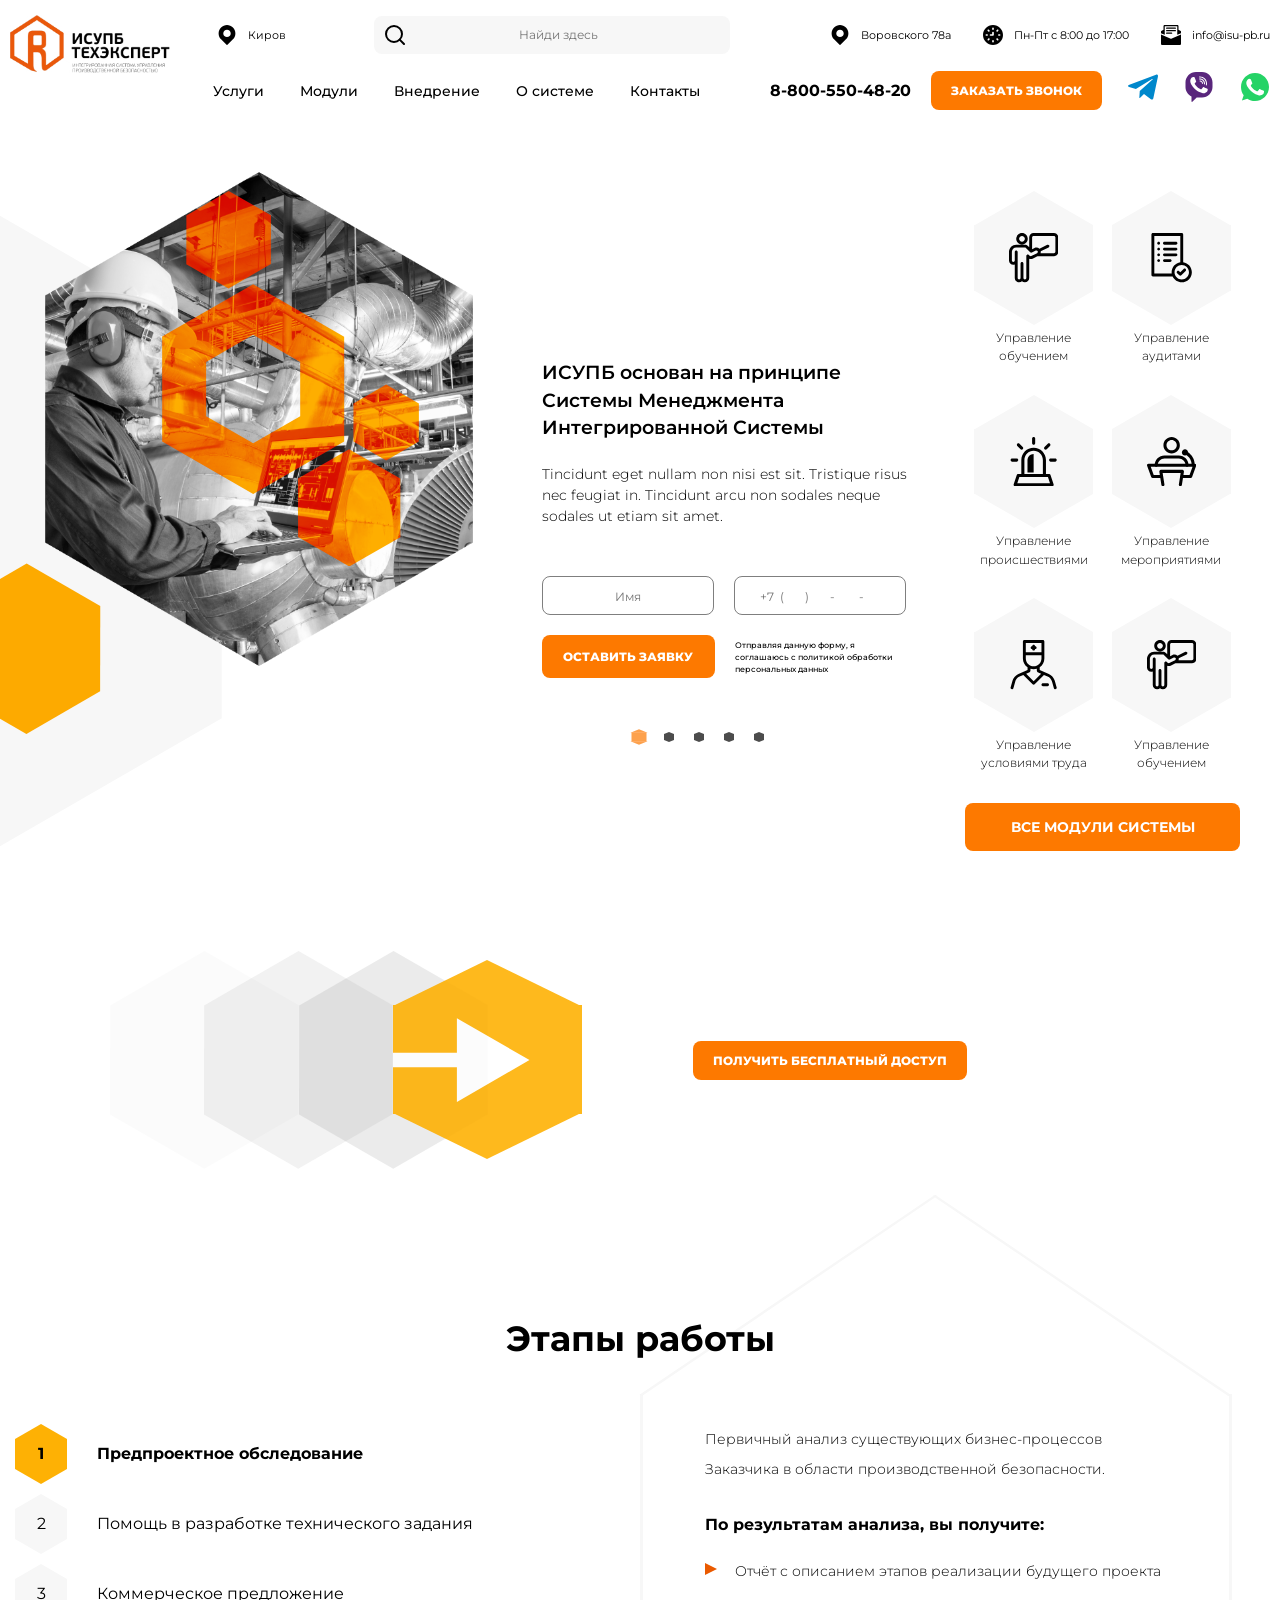
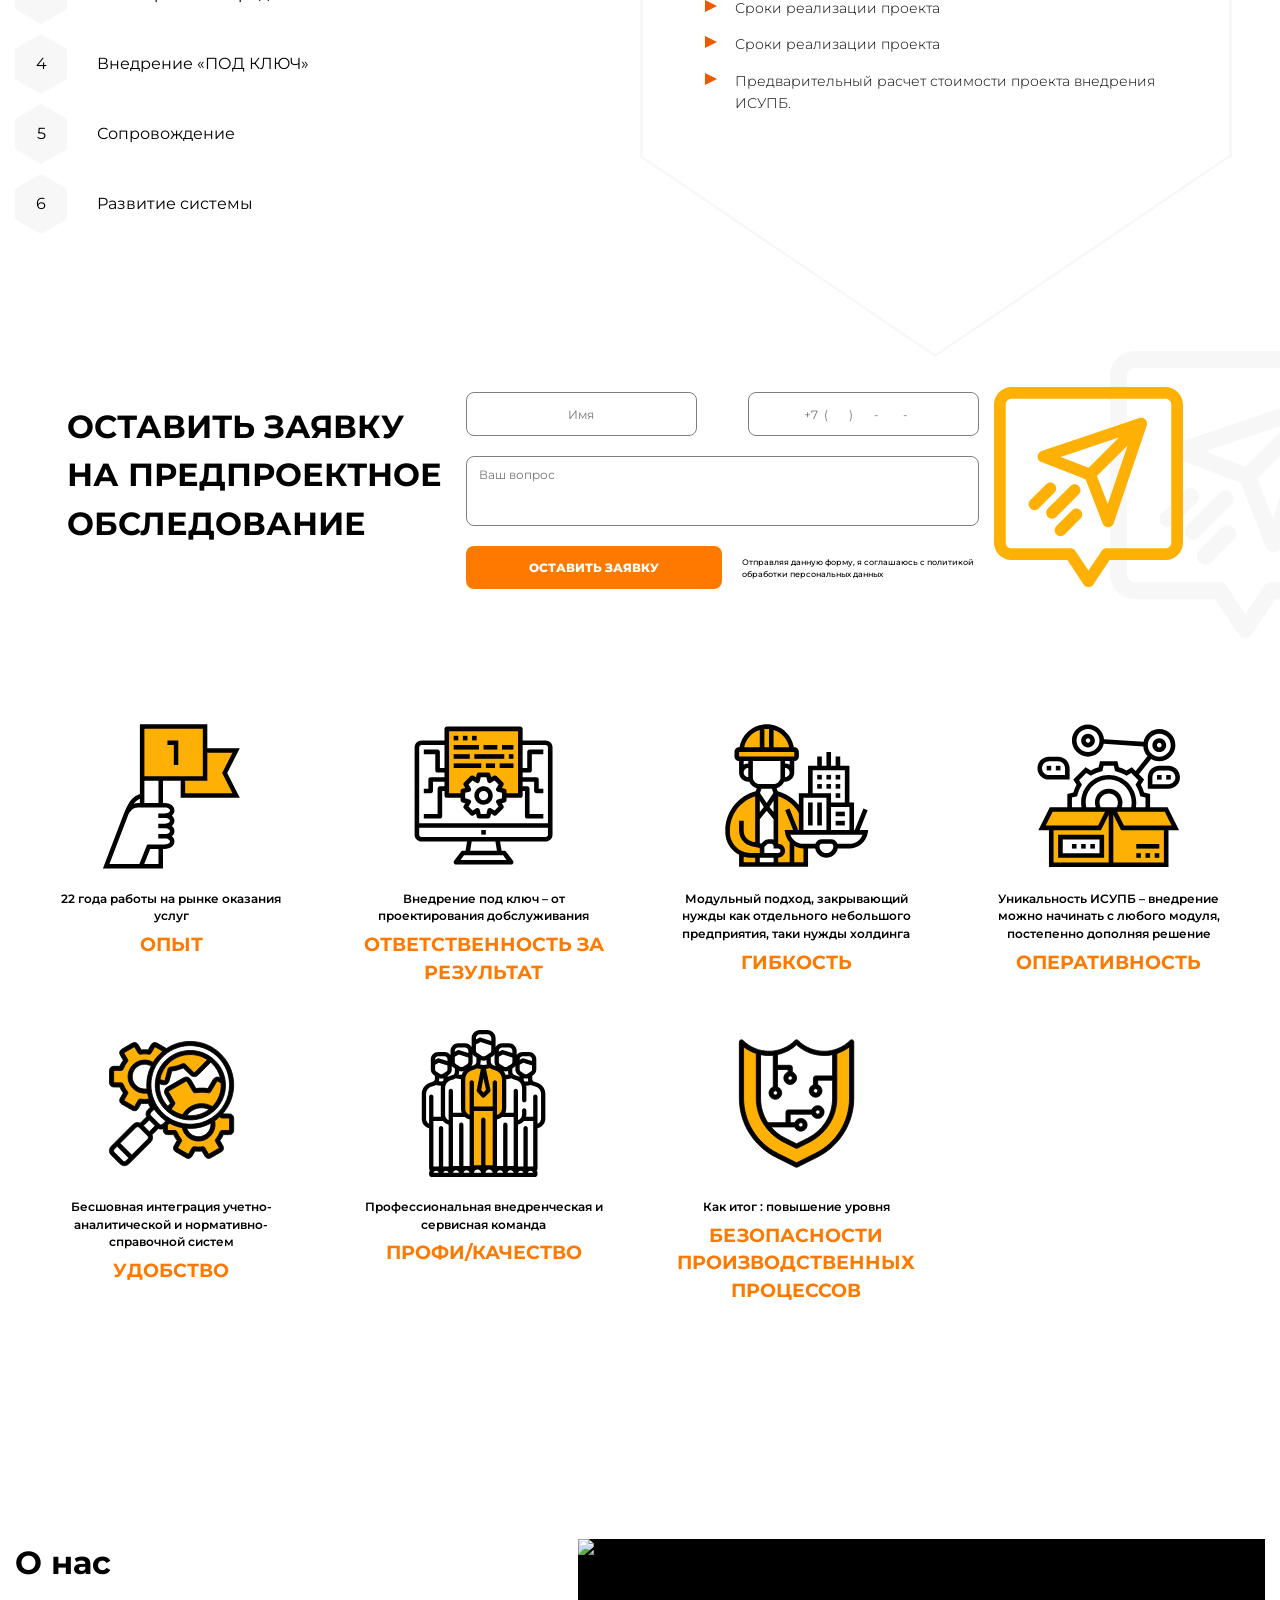
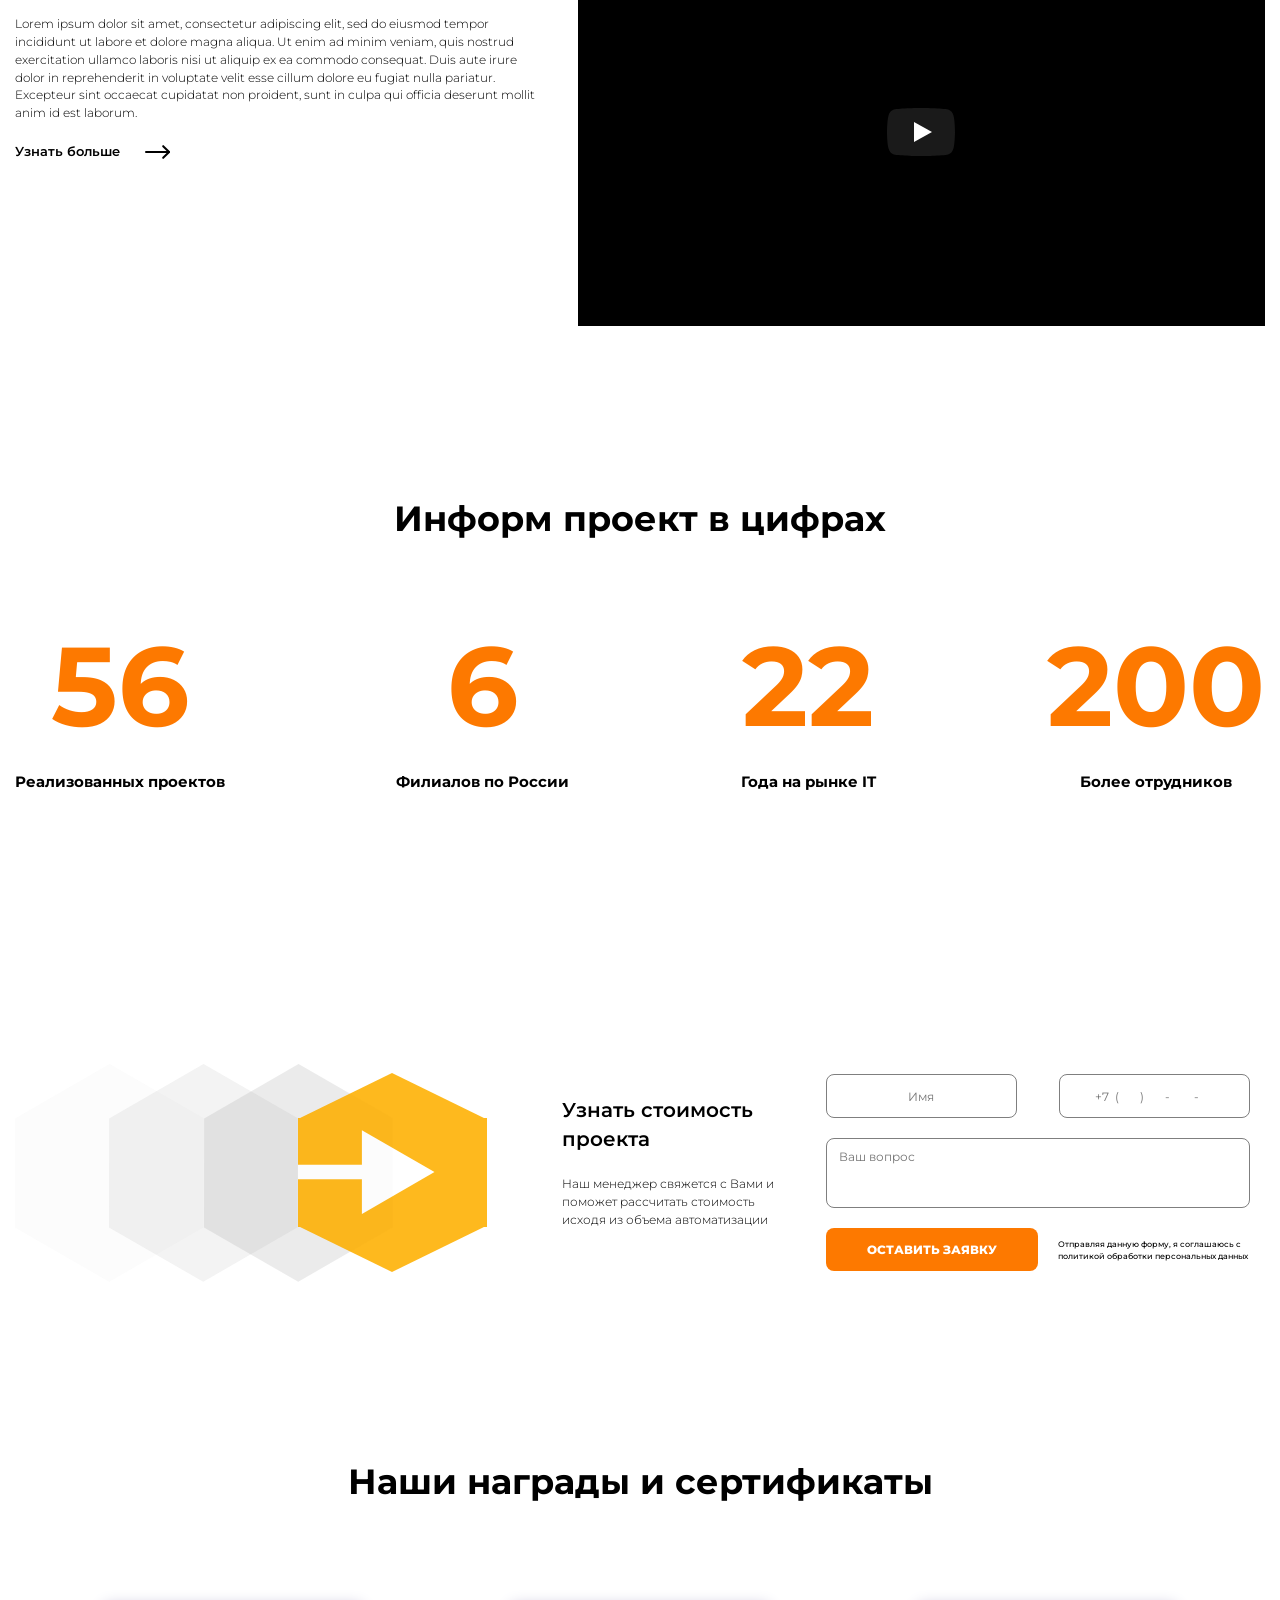
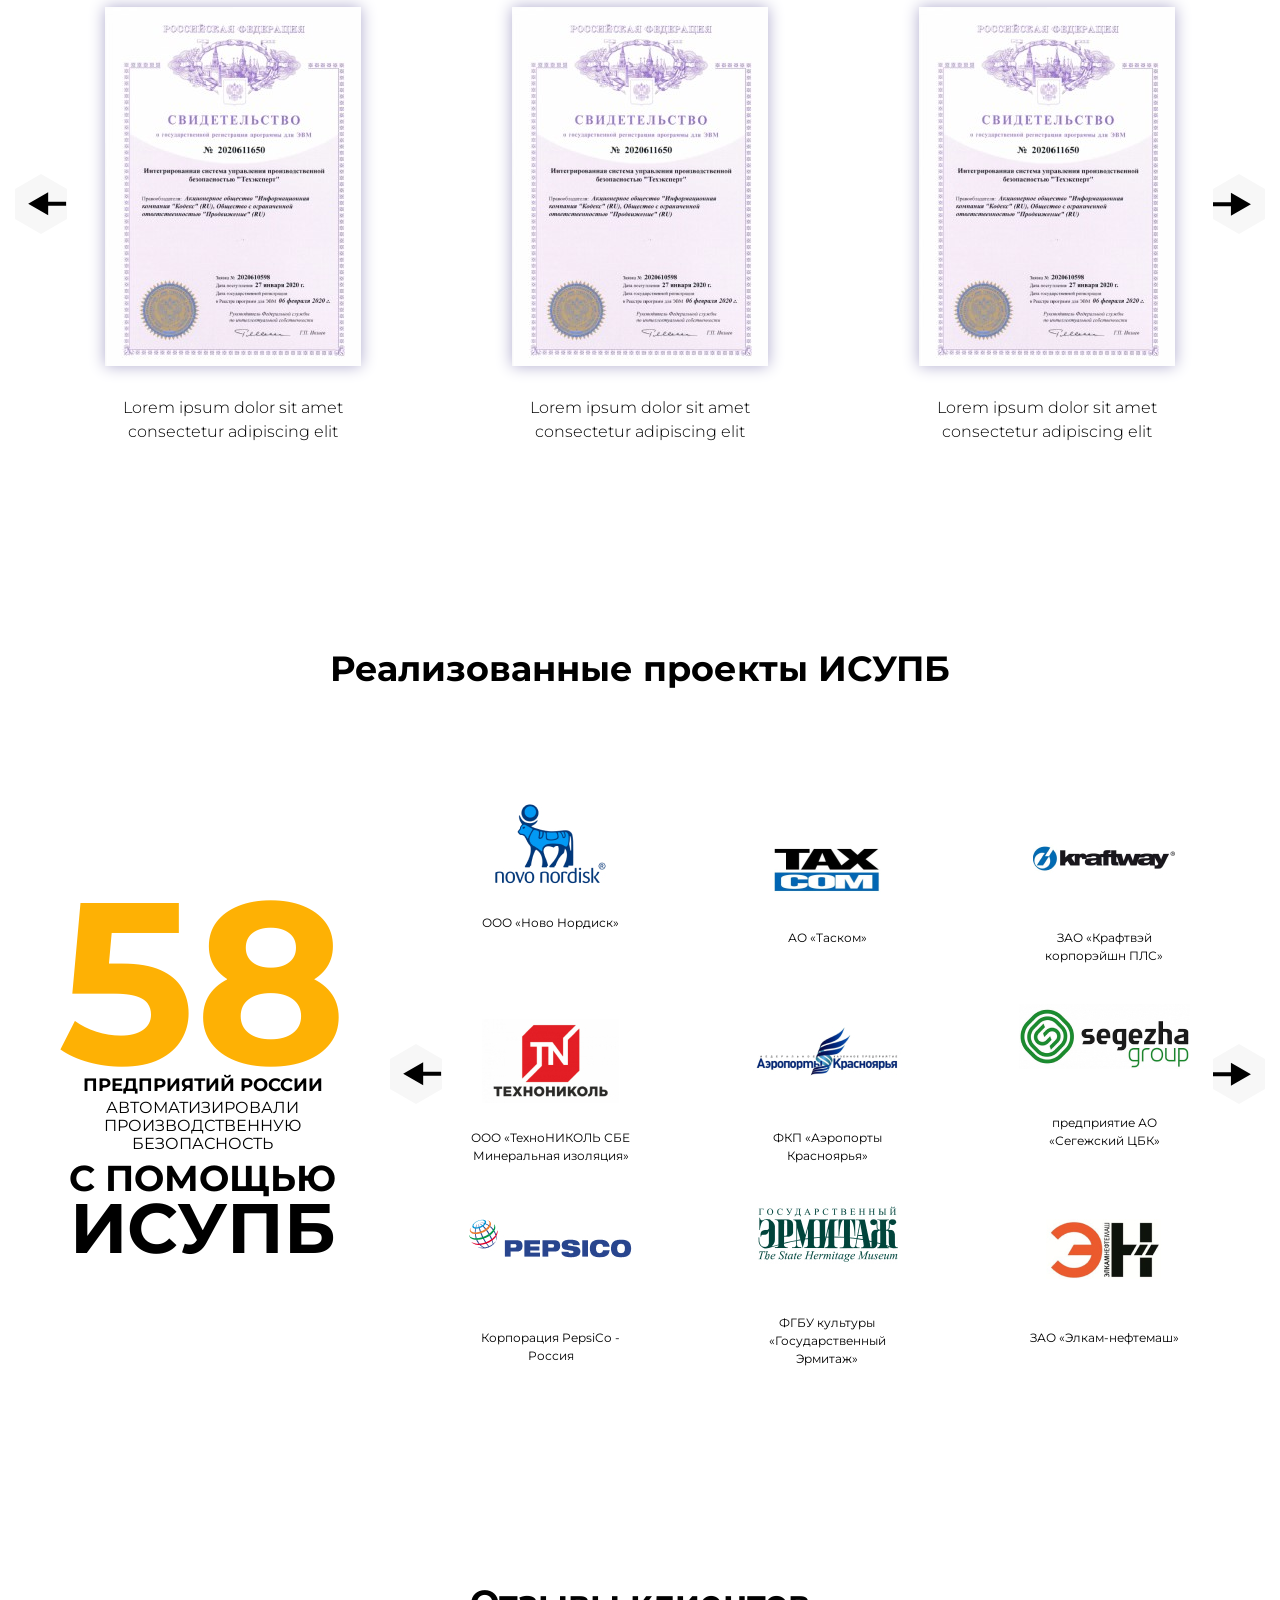
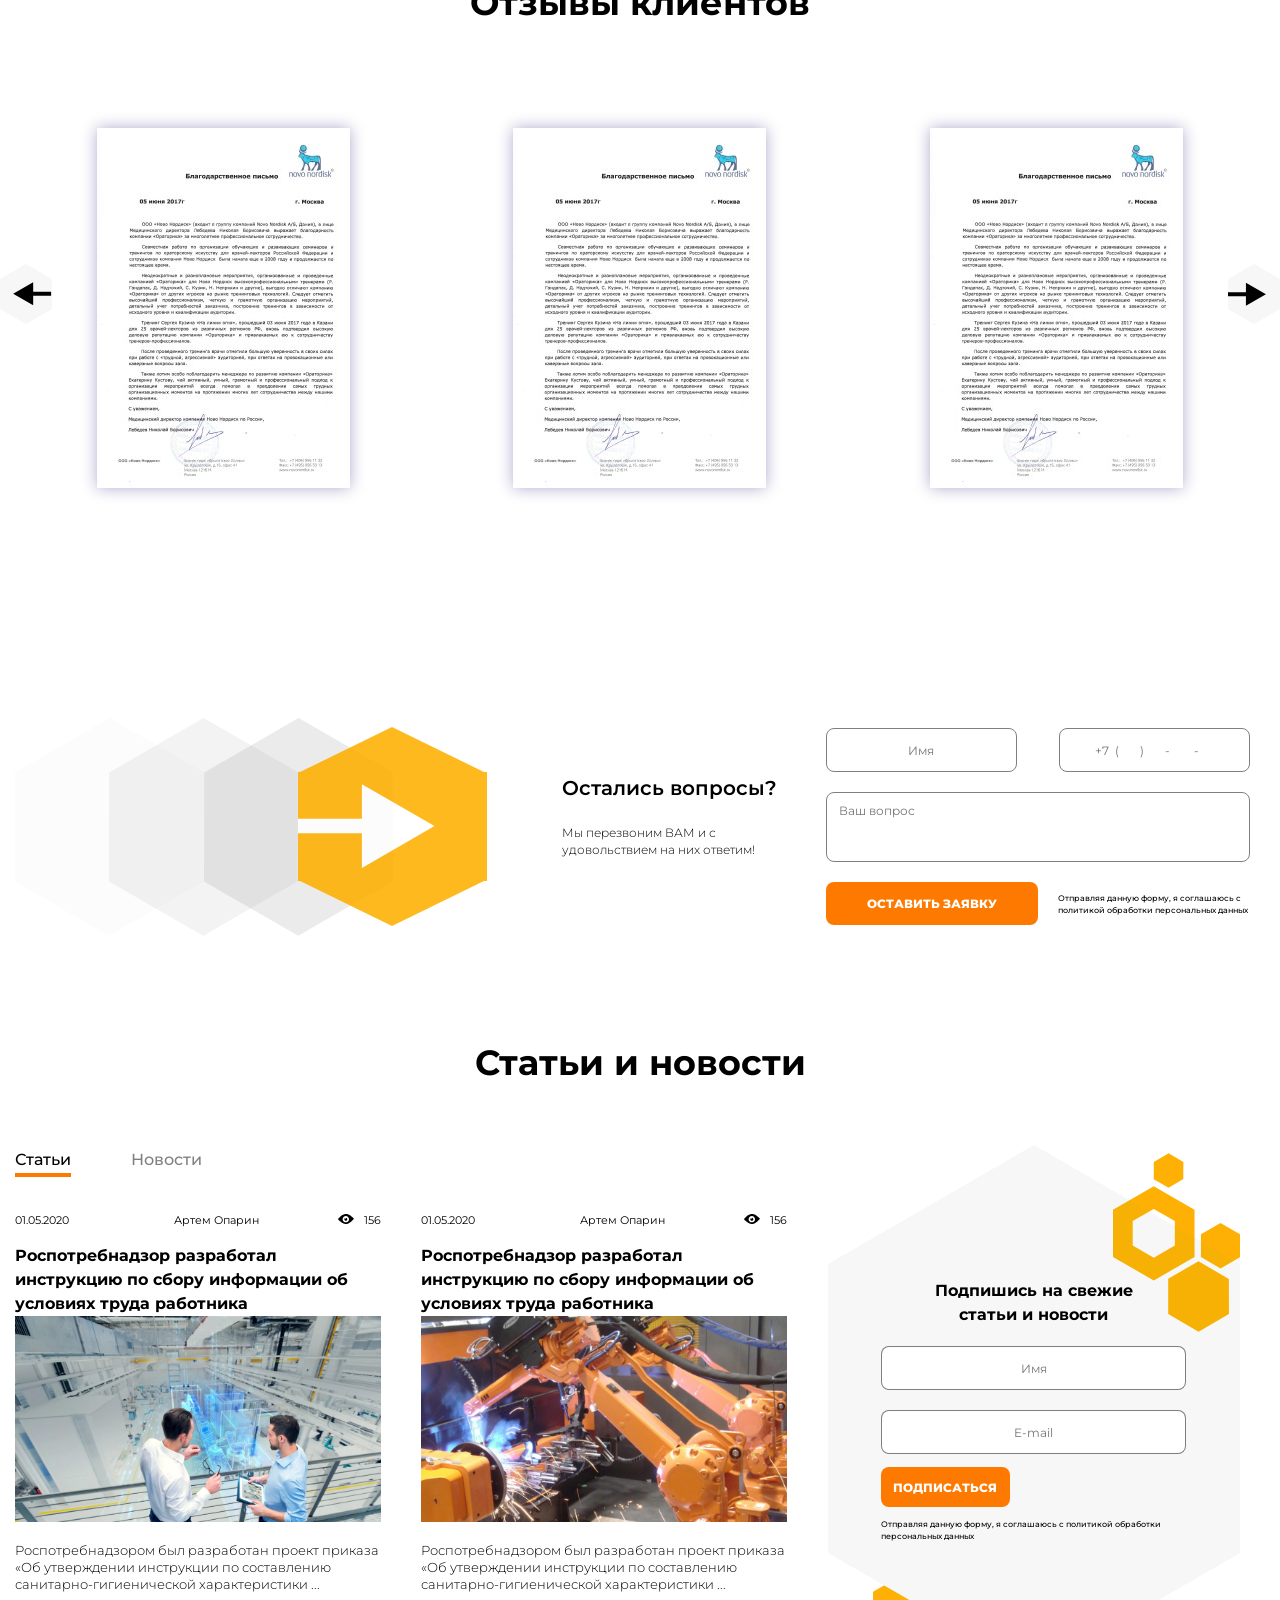
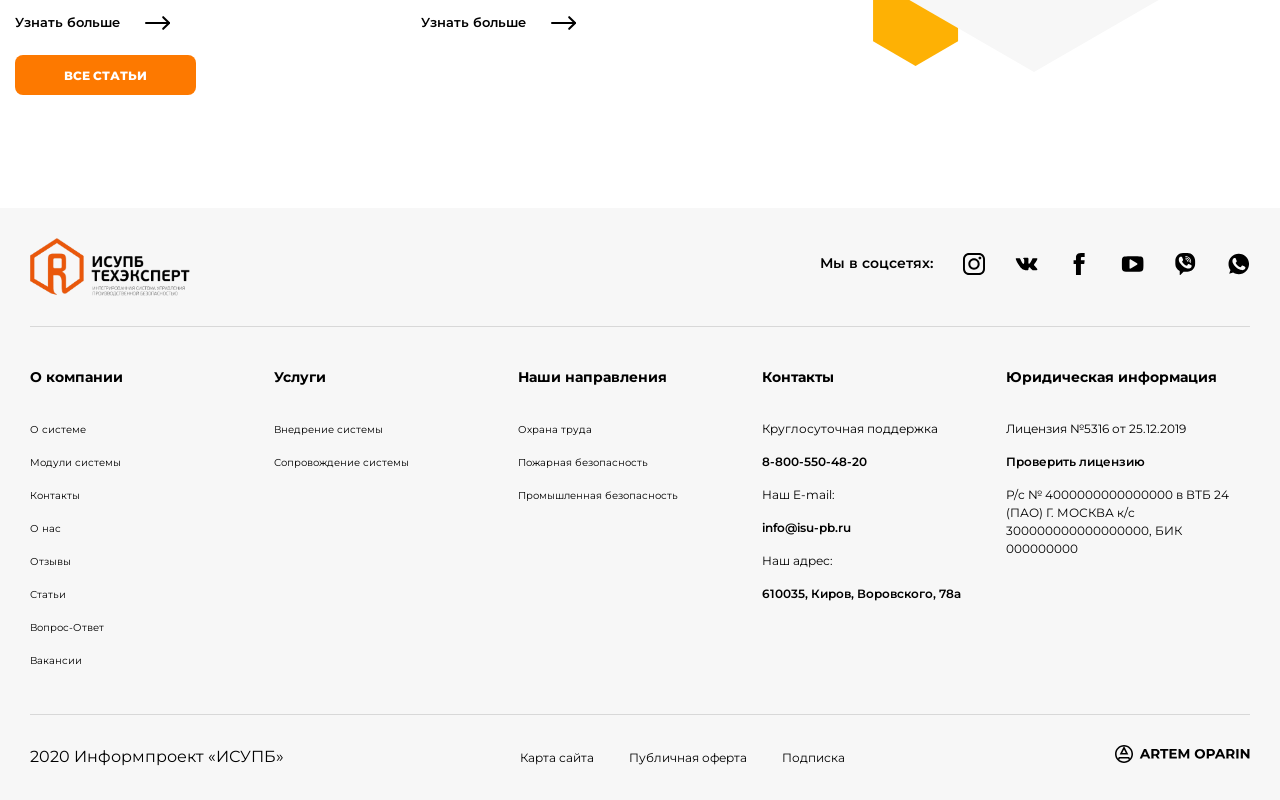
==== commit 8d690395: "pravki" ====
--- a/index.html
+++ b/index.html
@@ -846,7 +846,20 @@
         </a>
       </div>
       <div class="about__content">
-        <img src="img/aboutcontent.jpg" alt="img">
+        <div class="video">
+          <a class="video__link" href="https://youtu.be/4du-kSr1oVE">
+            <picture>
+              <source srcset="https://i.ytimg.com/vi_webp/4du-kSr1oVE/hqdefault.webp" type="image/webp">
+              <img class="video__media" src="https://i.ytimg.com/vi/4du-kSr1oVE/hqdefault.jpg" alt="Исупб">
+            </picture>
+          </a>
+          <button class="video__button" aria-label="Запустить видео">
+            <svg width="68" height="48" viewBox="0 0 68 48">
+              <path class="video__button-shape" d="M66.52,7.74c-0.78-2.93-2.49-5.41-5.42-6.19C55.79,.13,34,0,34,0S12.21,.13,6.9,1.55 C3.97,2.33,2.27,4.81,1.48,7.74C0.06,13.05,0,24,0,24s0.06,10.95,1.48,16.26c0.78,2.93,2.49,5.41,5.42,6.19 C12.21,47.87,34,48,34,48s21.79-0.13,27.1-1.55c2.93-0.78,4.64-3.26,5.42-6.19C67.94,34.95,68,24,68,24S67.94,13.05,66.52,7.74z"></path>
+              <path class="video__button-icon" d="M 45,24 27,14 27,34"></path>
+            </svg>
+          </button>
+        </div>
       </div>
     </section> <!-- !about -->
     <section class="project-numbers">
--- a/main.css
+++ b/main.css
@@ -1 +1 @@
-@import url(https://fonts.googleapis.com/css2?family=Montserrat:wght@300;400;500;600;700;800&display=swap);*,:after,:before{box-sizing:border-box}ol[class],ul[class]{padding:0}.lock{overflow:hidden}blockquote,body,dd,dl,figcaption,figure,h1,h2,h3,h4,li,ol[class],p,ul[class]{margin:0}body,html{min-height:100vh;scroll-behavior:smooth;text-rendering:optimizeSpeed;line-height:1.5;font-family:Montserrat,sans-serif;overflow-x:hidden}ol[class],ul[class]{list-style:none}a{color:#000;text-decoration:none}a:not([class]){text-decoration-skip-ink:auto}img{max-width:100%;display:block}button,input,select,textarea{font:inherit}button,button:active,button:focus,input,input:active,input:focus,textarea,textarea:active,textarea:focus{cursor:pointer;border:none;outline:none}textarea{resize:none}@media(prefers-reduced-motion:reduce){*{animation-duration:.01ms!important;animation-iteration-count:1!important;transition-duration:.01ms!important;scroll-behavior:auto!important}}.animationShow{animation:showTabs 1s}@keyframes showTabs{0%{opacity:0}to{opacity:1}}.advantages{display:flex;flex-wrap:wrap;max-width:1630px;padding:125px 15px 300px;margin:0 auto}@media screen and (max-width:1630px){.advantages{padding:calc(-66.31455px + 11.73709vw) 15px calc(-210.17214px + 31.2989vw)}}@media screen and (max-width:991px){.advantages{padding:50px 15px 100px}}@media screen and (max-width:767px){.advantages{padding:30px 10px 50px}}@media screen and (max-width:575px){.advantages{padding:25px 10px}}.advantage{width:25%;display:flex;justify-content:flex-start;align-items:center;flex-direction:column;padding:0 50px 60px}.advantage__img{min-width:180px;transition:all .4s;display:flex;justify-content:center}.advantage__img:hover{transform:scale(1.1)}.advantage__subtitle{font-size:14px;font-weight:600;padding:30px 0 5px;text-align:center}.advantage__title{color:#fd7900;font-weight:700;font-size:24px;text-align:center}@media screen and (max-width:1630px){.advantage{width:25%;display:flex;padding:0 calc(-26.52582px + 4.69484vw) calc(-16.52582px + 4.69484vw)}.advantage__img svg{width:calc(26.94836px + 9.38967vw)!important;height:calc(26.94836px + 9.38967vw)!important}.advantage__subtitle{font-size:calc(3.79656px + .62598vw);padding:calc(-8.26291px + 2.34742vw) 0 5px}.advantage__title{font-size:calc(-1.50861px + 1.56495vw)}}@media screen and (max-width:991px){.advantage{width:33%;padding:0 20px 30px}.advantage__subtitle{font-size:10px}.advantage__title{font-size:14px}}@media screen and (max-width:767px){.advantage{width:50%;padding:0 15px 20px}.advantage__subtitle{font-size:10px}.advantage__img svg{width:100px!important;height:100px!important}.advantage__title{font-size:12px}}@media screen and (max-width:575px){.advantage{width:100%}.advantage svg{width:100px!important;height:100px!important}}.about{display:flex;justify-content:space-between;max-width:1630px;margin:0 auto;padding:0 15px 250px}.about__content{width:64%}.about__content>iframe{width:100%;height:500px;display:block;border:none}@media screen and (max-width:1630px){.about{padding:0 15px calc(-132.62911px + 23.47418vw)}.about__content{width:60%}}@media screen and (max-width:1280px){.about__content{width:55%}.about__content>iframe{height:300px}}@media screen and (max-width:991px){.about{padding:0 15px 100px}.about__content{width:50%}}@media screen and (max-width:767px){.about{padding:0 10px 50px;display:flex;flex-wrap:wrap}.about__content{width:100%}}@media screen and (max-width:575px){.about{padding:0 10px 25px}}.about-text{width:36%;padding-right:75px}.about-text__title{font-size:40px;font-weight:700;padding-bottom:40px}.about-text__subtitle{font-size:14px;font-weight:300;padding-bottom:30px}.about-text__readmore{font-size:14px;font-weight:600;position:relative;display:flex;align-items:center}@media screen and (max-width:1630px){.about-text{width:40%;padding-right:calc(-73.39906px + 8.92019vw)}.about-text__title{font-size:calc(4.28795px + 2.19092vw);padding-bottom:calc(-11.01721px + 3.12989vw)}.about-text__subtitle{font-size:calc(3.79656px + .62598vw);padding-bottom:calc(-21.01721px + 3.12989vw)}.about-text__readmore{font-size:calc(8.89828px + .31299vw)}}@media screen and (max-width:1630px){.about-text{width:45%}}@media screen and (max-width:991px){.about-text{width:50%}.about-text__title{font-size:26px;padding-bottom:20px}.about-text__subtitle{font-size:10px;padding-bottom:15px}.about-text__readmore{font-size:12px}}@media screen and (max-width:767px){.about-text{width:100%;padding-bottom:30px}.about-text__title{font-size:26px;padding-bottom:20px}.about-text__subtitle{font-size:12px;padding-bottom:15px}}.about-modules{width:100%;position:relative;background-image:url(img/hexagonbgright.svg);background-position:100%;background-repeat:no-repeat;background-size:contain}.about-modules__about{padding-bottom:100px}.about-modules__wrapper{display:flex;max-width:1630px;padding:80px 30px 100px;margin:0 auto;z-index:10}.about-modules__text{width:36%;padding-right:70px}.about-modules__img{width:65%;position:relative}.about-modules__img-hexagon{position:absolute;top:50px;left:20px}.about-modules__title{font-weight:700;font-size:40px;padding:45px 0}.about-modules__description{font-weight:300;font-size:14px;padding-bottom:105px}@media screen and (max-width:1630px){.about-modules__about{padding-bottom:calc(-27.54304px + 7.82473vw)}.about-modules__wrapper{padding:calc(-22.03443px + 6.25978vw) 30px calc(-27.54304px + 7.82473vw)}.about-modules__text{width:40%;padding-right:calc(-78.05164px + 9.38967vw)}.about-modules__title{font-size:calc(14.49139px + 1.56495vw);padding:calc(-44.28013px + 5.47731vw) 0}.about-modules__description{font-size:calc(8.89828px + .31299vw);padding-bottom:calc(-86.31455px + 11.73709vw)}.about-modules__img-hexagon svg{width:calc(-228.79343px + 62.44131vw);height:calc(-177.37715px + 50.39124vw)}}@media screen and (max-width:991px){.about-modules__about{padding-bottom:50px}.about-modules__wrapper{padding:40px 15px}.about-modules__text{width:50%;padding-right:15px}.about-modules__title{font-size:30px;padding:10px 0}.about-modules__description{font-size:12px;padding-bottom:30px}.about-modules__img{width:50%}.about-modules__img-hexagon svg{width:280px;height:250px}}@media screen and (max-width:767px){.about-modules__about{padding-bottom:30px}.about-modules__wrapper{padding:30px 15px;display:flex;flex-wrap:wrap}.about-modules__text{width:100%;padding-right:0}.about-modules__title{font-size:26px}.about-modules__img{width:100%}.about-modules__img-hexagon svg{width:390px;height:322px}}@media screen and (max-width:575px){.about-modules__about{padding-bottom:30px}.about-modules__wrapper{padding:30px 15px;display:flex;flex-wrap:wrap}.about-modules__text{width:100%;padding-right:0}.about-modules__title{font-size:26px}.about-modules__img{width:100%}.about-modules__img-hexagon{display:none}}.agreement{padding-left:20px;font-weight:500;font-size:8px}.award{display:flex;flex-direction:column;justify-content:center;align-items:center;padding:40px 0}.award__subtitle{font-size:16px;font-weight:300;max-width:230px;margin:0 auto;text-align:center;z-index:5;padding-top:30px}.award__img img{transition:all .4s;z-index:1;box-shadow:0 0 15px 0 #afabce}.award__img img:hover{transform:scale(1.1)}@media screen and (max-width:991px){.award{padding:30px 0}.award__subtitle{font-size:14px;padding-top:20px}}@media screen and (max-width:767px){.award{padding:20px 0}.award__subtitle{font-size:12px;padding-top:15px}}@media screen and (max-width:575px){.award{padding:10px 0}.award__subtitle{padding-top:10px}}.awards{max-width:1500px;padding:100px 15px;margin:0 auto}.awards__title{padding-bottom:95px}.awards__next{right:-30px}.awards__next,.awards__prev{position:absolute;top:40%;z-index:10}.awards__prev{left:0}@media screen and (max-width:1630px){.awards{padding:calc(-27.54304px + 7.82473vw) 15px}}@media screen and (max-width:991px){.awards{padding:40px 15px}}@media screen and (max-width:767px){.awards{padding:30px 15px}}@media screen and (max-width:575px){.awards{padding:20px 0}}@media screen and (max-width:360px){.awards{padding:0}}.awards-content{position:relative;z-index:10}.awards-slider{padding:40px 0;margin:0 auto;display:flex;justify-content:space-between}.awards-slider__img{display:block;margin:0 auto}.awards-slider__img img{transition:all .4s;z-index:1;box-shadow:0 0 15px 0 #afabce}.awards-slider__img img:hover{transform:scale(1.1)}.awards-slider__subtitle{font-size:16px;font-weight:300;max-width:230px;margin:0 auto;text-align:center;z-index:5;padding-top:30px}.awards-nav{margin:-250px auto 0 -5.5%;padding-bottom:250px}.articles__title{padding-bottom:80px}.article{max-width:1080px;padding:80px 30px 100px;margin:0 auto}.article__data,.article__title{padding-bottom:20px}.article__data{font-weight:300;font-size:14px}.article__content{display:flex}.article__item{width:60%}.article__header{padding:20px 10% 20px 0}.article__img{padding-bottom:35px}.article__aside{padding-left:70px;padding-top:45px}.article__list-item{padding-bottom:30px}.article__link{font-size:14px;font-weight:600}@media screen and (max-width:991px){.article{padding:40px 15px}.article__title{padding-bottom:20px}.article__data{font-size:15px;padding-bottom:10px}.article__content{flex-wrap:wrap}.article__item{width:100%}.article__header{padding:15px 10% 15px 0}.article__img{padding-bottom:20px}.article__aside{padding-left:0;display:flex;justify-content:center;padding-top:25px}.article__list-item{padding-bottom:15px}.article__link{font-size:12px}.article__text{width:100%;display:flex;justify-content:space-between}.article__text>.text-paragraph{width:47%;font-size:12px;line-height:17px}}@media screen and (max-width:767px){.article{padding:30px 15px}.article__title{padding-bottom:10px}.article__data{font-size:14px}.article__header{padding:15px 0}.article__img{padding-bottom:15px}.article__text{flex-wrap:wrap}.article__text>.text-paragraph{width:100%}}.btn{background-color:#fd7900;border-radius:8px;transition:all .4s;color:#fff;font-size:12px;font-weight:800;text-transform:uppercase}.btn:hover{background-color:#fff;color:#fd7900}.board{display:flex;flex-wrap:wrap}.board-item{width:33%;padding-right:7%;padding-bottom:100px}.board-item__header{display:flex;align-items:center;padding-bottom:30px;position:relative}.board-item__num{font-size:140px;font-weight:700;position:absolute;top:-89px;left:0;opacity:.1}.board-item__img{width:30%;display:flex;justify-content:flex-end;padding-right:10px}.board-item__title{width:50%;font-weight:700;font-size:24px;text-align:center}@media screen and (max-width:991px){.board-item{width:50%;padding-right:5%;padding-bottom:50px}.board-item__header{padding-bottom:20px}.board-item__num{font-size:120px;top:-79px}.board-item__img{width:25%}.board-item__title{width:50%;font-size:20px}}@media screen and (max-width:600px){.board-item{width:100%;padding-right:0;padding-bottom:40px}.board-item__header{padding-bottom:20px}.board-item__num{font-size:120px;top:-79px}.board-item__img{width:25%}.board-item__title{width:50%;font-size:20px}}.board-article{width:33%;padding:10px 20px 80px}.board-article__img{display:flex;justify-content:center}.board-article__title{padding:10px 20px;font-weight:600;font-size:14px}.board-article__description,.board-article__footer{font-weight:300;font-size:14px;padding:10px 20px}.board-article__footer{display:flex;justify-content:space-between}@media screen and (max-width:1630px){.board-article{padding:10px 20px calc(-22.03443px + 6.25978vw)}.board-article__description,.board-article__title{font-size:calc(8.89828px + .31299vw);padding:10px}.board-article__footer{font-size:calc(6.34742px + .46948vw);padding:10px}}@media screen and (max-width:991px){.board-article{width:50%;padding:10px 15px 40px}.board-article__description,.board-article__footer,.board-article__title{font-size:12px}}@media screen and (max-width:767px){.board-article{width:100%;padding:10px 0}}.board-reviews{width:25%;display:flex;justify-content:center;align-items:center;padding-bottom:110px}@media screen and (max-width:1440px){.board-reviews{width:33%;justify-content:space-between;padding-bottom:70px}}@media screen and (max-width:991px){.board-reviews{width:50%;padding-bottom:40px}}@media screen and (max-width:650px){.board-reviews{width:100%;padding-bottom:30px}}.board-video{width:50%;display:flex;justify-content:center;align-items:center;padding-top:100px}.board-video__content{width:100%;padding:0 70px}.board-video__content>iframe{width:100%;height:100%;min-height:350px;border:none}@media screen and (max-width:1440px){.board-video{padding-top:calc(-49.77712px + 10.40119vw)}.board-video__content{padding:0 calc(-47.68202px + 8.17236vw)}.board-video__content>iframe{min-height:calc(29.04903px + 22.28826vw)}}@media screen and (max-width:767px){.board-video{width:100%;padding-top:15px}.board-video__content{padding:0}.board-video__content>iframe{min-height:300px}}.board-contacts{justify-content:space-between;padding:0}.board-contacts__item{width:33%;display:flex;flex-direction:column;justify-content:center;padding-left:10%}.board-contacts__title{font-size:18px;font-weight:700;padding-bottom:20px}.board-contacts__link{font-weight:600;font-size:24px;transition:all .4s}.board-contacts__link:hover{color:#fd7900}.board-contacts__description{font-size:14px}@media screen and (max-width:1630px){.board-contacts__title{font-size:calc(7.79656px + .62598vw);padding-bottom:calc(-5.50861px + 1.56495vw)}.board-contacts__link{font-size:calc(3.59311px + 1.25196vw)}.board-contacts__description{font-size:calc(8.89828px + .31299vw)}}@media screen and (max-width:991px){.board-contacts__item{padding-left:7%}.board-contacts__title{font-size:14px;padding-bottom:10px}.board-contacts__link{font-size:16px}.board-contacts__description{font-size:12px}}@media screen and (max-width:767px){.board-contacts,.board-contacts__item{justify-content:center}.board-contacts__item{padding-left:0;width:50%;align-items:center;padding-bottom:20px;max-width:320px;text-align:center}.board-contacts__link,.board-contacts__title{font-size:14px}.board-contacts__description{font-size:12px}}@media screen and (max-width:575px){.board-contacts__item{width:100%}}.block-faq__title{padding-bottom:80px}.characteristics{max-width:1630px;padding:0 30px 100px;margin:0 auto}.characteristics__slider{max-width:1500px;margin:0 auto;width:100%;display:flex;justify-content:center;align-items:center}@media screen and (max-width:1630px){.characteristics{padding:0 30px calc(-27.54304px + 7.82473vw)}.characteristics__slider{margin:0 15px}}@media screen and (max-width:991px){.characteristics{padding:0 30px 50px}}.characteristic{position:relative;width:auto;height:50px;background-color:#f7f7f7;margin:0 15px;display:flex;justify-content:center;align-items:center;padding:0 15px;cursor:pointer;transition:all .4s;font-size:14px;font-weight:300}.characteristic:hover{transform:scale(1.1)}.characteristic:after,.characteristic:before{content:"";position:absolute;width:0;border-top:25px solid transparent;border-bottom:25px solid transparent}.characteristic:before{left:100%;border-left:10px solid #f7f7f7}.characteristic:after{right:100%;width:0;border-right:10px solid #f7f7f7}.nav.characteristic-nav{width:100%;margin-top:-56px;padding-bottom:50px}.dots{display:flex;width:200px;flex-wrap:wrap}.dots__dot{cursor:pointer;position:relative;width:10px;height:6px;background-color:#000;margin:3px 20px 0 0;transition:all .4s}.dots__dot:after,.dots__dot:before{content:"";position:absolute;width:0;border-left:5px solid transparent;border-right:5px solid transparent}.dots__dot:before{bottom:100%;border-bottom:2.89px solid #000}.dots__dot:after{top:100%;width:0;border-top:2.89px solid #000}.dots__dot-active{background-color:#fd7900;transform:scale(1.5)}.dots__dot-active:before{bottom:100%;border-bottom:2.89px solid #fd7900;transform:scale(1.15)}.dots__dot-active:after{top:100%;width:0;border-top:2.89px solid #fd7900;transform:scale(1.15)}.dots__dot-active:hover{background-color:#fd7900}.dots__dot-active:hover:before{bottom:100%;border-bottom:2.89px solid #fd7900}.dots__dot-active:hover:after{top:100%;width:0;border-top:2.89px solid #fd7900}.dots__dot:hover{background-color:#fd7900}.dots__dot:hover:before{bottom:100%;border-bottom:2.89px solid #fd7900}.dots__dot:hover:after{top:100%;width:0;border-top:2.89px solid #fd7900}.employees{width:100%;max-width:1630px;padding:30px;margin:0 auto}.employees__item{width:25%;display:flex;flex-direction:column;justify-content:center;align-items:center;padding-bottom:80px}.employees__img{transition:all .4s}.employees__img:hover{transform:scale(1.05)}.employees__name{padding:11px;font-weight:500;font-size:16px}.employees__info{text-align:center}.employees__list{font-weight:300;font-size:14px}@media screen and (max-width:1630px){.employees__item{padding-bottom:calc(-22.03443px + 6.25978vw)}.employees__name{font-size:calc(10.89828px + .31299vw)}.employees__list{font-size:calc(8.89828px + .31299vw)}.employees__img{width:calc(55.93114px + 12.51956vw)}}@media screen and (max-width:991px){.employees{padding:15px}.employees__item{padding-bottom:30px;width:33%}.employees__name{font-size:14px}.employees__list{font-size:12px}.employees__img{width:180px}}@media screen and (max-width:767px){.employees__item{padding-bottom:20px;width:50%}}@media screen and (max-width:575px){.employees__item{padding-bottom:20px;width:100%}}.footer{background-color:#f7f7f7;padding:30px}@media screen and (max-width:767px){.footer{padding:15px}}.footer-content{max-width:1630px;margin:0 auto;padding:40px 0 30px;border-bottom:1px solid #d8d8d8;display:flex}.footer-content__item{padding-right:50px;min-width:300px}.footer-content__title{font-weight:700;font-size:18px;padding-bottom:32px}.footer-content__elemlist{padding-bottom:15px;transition:all .4s}.footer-content__elemlist:active{transform:scale(1.05)}.footer-content__link{font-size:12px;font-weight:400;transition:all .4s}.footer-content__link span{font-weight:600;font-size:14px}.footer-content__link span:hover{color:#fd7900}.footer-content__link span:active{transform:scale(1.05)}.footer-content__link:hover{color:#fd7900}@media screen and (max-width:1600px){.footer-content{flex-wrap:wrap}.footer-content__item{width:20%;min-width:auto}}@media screen and (max-width:1280px){.footer-content__title{font-size:14px}.footer-content__item{padding-right:15px}.footer-content__link{font-size:10px}.footer-content__elemlist,.footer-content__link span{font-size:12px}}@media screen and (max-width:991px){.footer-content__item{width:30%}.footer-content__title{padding-bottom:10px}.footer-content__elemlist{padding-bottom:8px}.footer-content__elemlist:last-child{padding-bottom:20px}}@media screen and (max-width:767px){.footer-content__item{width:50%}}@media screen and (max-width:575px){.footer-content__list{display:none}.footer-content__list.active{display:block}.footer-content__item{width:100%}.footer-content__title{position:relative}.footer-content__title:after{content:url(img/ularrow.svg);position:absolute;top:-3px;right:10%}.footer-content__title.active:after{content:url(img/ularrow.svg);position:absolute;top:0;right:10%;transform:rotate(180deg)}.footer-content__item:last-child{padding-bottom:30px}}@media screen and (max-width:360px){.footer-content__title.active:after,.footer-content__title:after{right:0}}.footer-footer{max-width:1630px;margin:0 auto;display:flex;justify-content:space-between;padding-top:30px}.footer-footer__list{display:flex}.footer-footer__elemlist{transition:all .4s;padding-right:35px}.footer-footer__elemlist:active{transform:scale(1.05)}.footer-footer__link{transition:all .4s;font-size:12px}.footer-footer__link:hover{color:#fd7900}.footer-footer__logo{transition:all .4s;cursor:pointer}.footer-footer__logo path{transition:all .4s}.footer-footer__logo:hover path{fill:#fd7900}.footer-footer__logo:active path{transform:scale(.9)}@media screen and (max-width:991px){.footer-footer{flex-wrap:wrap}.footer-footer__copy,.footer-footer__list,.footer-footer__logo{display:flex;justify-content:center;width:100%;padding:15px 0}}@media screen and (max-width:767px){.footer-footer{padding-top:15px}.footer-footer__list{justify-content:space-between;flex-wrap:wrap}.footer-footer__elemlist{padding:0 10px}}.footer-header{max-width:1630px;margin:0 auto;display:flex;justify-content:space-between;align-items:center;padding-bottom:30px;border-bottom:1px solid #d8d8d8}@media screen and (max-width:767px){.footer-header{justify-content:center;flex-wrap:wrap}}.footer-social{display:flex}.footer-social__title{font-size:14px;font-weight:600}.footer-social__item{margin-left:30px;transition:all .4s;cursor:pointer}.footer-social__item:hover{transform:scale(1.1)}.footer-social__item:hover svg path{fill:#fd7900}.footer-social__item:hover svg path.socialwhite{fill:#fafafa}.footer-social__item:active{transform:scale(.9)}@media screen and (max-width:767px){.footer-social{width:100%;justify-content:space-between;padding-top:30px}.footer-social__item{margin-left:0}}@media screen and (max-width:575px){.footer-social__title{display:none}}.form-input{padding:9px 12px;border:1px solid rgba(0,0,0,.5);border-radius:8px;transition:all .4s;background-color:transparent}.form-input:hover{border:1px solid rgba(253,121,0,.4)}.form-input:active,.form-input:focus{border:1px solid #fd7900;background-color:#f7f7f7}.form-input::placeholder{font-size:12px;font-weight:400}.form-search{position:relative}.form-search__search{width:356px;padding:10.5px 20px 10.5px 45px;background-color:#f7f7f7;border-radius:8px}.form-search__search::placeholder{font-size:12px}.form-search:before{content:url(img/search.svg);display:block;width:20px;height:20px;position:absolute;top:9px;left:11px}@media screen and (max-width:1080px){.form-search__search{width:250px;padding:8px 20px 8px 45px}.form-search:before{top:4px}}.faq__text{width:125%;margin-top:-50px}.faq__tabs{height:490px;padding:0 25px 0 100px}@media screen and (max-width:1700px){.faq__text{width:120%}.faq__tabs{height:auto;min-height:290px;padding:0 25px 0 100px}}@media screen and (max-width:1630px){.faq__text{width:100%;margin-top:calc(77.54304px - 7.82473vw)}.faq__tabs{height:auto;min-height:290px;padding:0 25px 0 calc(-91.31455px + 11.73709vw)}}@media screen and (max-width:1630px){.faq__text{margin-top:0}.faq__tabs{padding:0 25px}}.form-questions{padding-bottom:40px;display:flex;justify-content:space-between;align-items:center}.form-questions input.form-questions__search{width:90%}.form-questions input.form-questions__search:-ms-input-placeholder{text-align:left}.form-questions input.form-questions__search:-moz-placeholder,.form-questions input.form-questions__search::-moz-placeholder{text-align:left}.form-questions input.form-questions__search::-webkit-input-placeholder{text-align:left}.form-questions__submit{padding:11px 18px 5px;margin-left:15px}.form-questions__submit:hover{background-color:#fd7900;transform:scale(1.1)}.form-call{display:flex;flex-direction:column;align-items:center;width:50%}.form-call__form{width:100%;max-width:340px}.form-call__title{font-weight:600;font-size:24px}.form-call__subtitle,.form-call__title{width:100%;max-width:340px;text-align:center}.form-call__subtitle{font-weight:300;font-size:14px;padding-bottom:20px}.form-call__input{display:flex;width:100%;margin-bottom:20px}.form-call__area{width:100%;height:140px}.form-call__submit{width:100%;display:flex;justify-content:center;align-items:center;padding:12.5px}.form-call__agremeent{padding:15px;text-align:center;font-weight:400;font-size:12px}@media screen and (max-width:1280px){.form-call{width:40%}}@media screen and (max-width:991px){.form-call{width:100%}}.faq-content{display:flex}@media screen and (max-width:991px){.faq-content{flex-wrap:wrap}}.glitch{color:#000;font-size:24px;position:relative;width:400px;margin:0 auto;font-weight:500}.glitch span{font-weight:700}@keyframes noise-anim{0%{clip:rect(91px,9999px,76px,0)}5%{clip:rect(90px,9999px,58px,0)}10%{clip:rect(81px,9999px,76px,0)}15%{clip:rect(44px,9999px,37px,0)}20%{clip:rect(42px,9999px,93px,0)}25%{clip:rect(97px,9999px,72px,0)}30%{clip:rect(60px,9999px,60px,0)}35%{clip:rect(63px,9999px,53px,0)}40%{clip:rect(54px,9999px,80px,0)}45%{clip:rect(69px,9999px,79px,0)}50%{clip:rect(43px,9999px,29px,0)}55%{clip:rect(62px,9999px,48px,0)}60%{clip:rect(65px,9999px,55px,0)}65%{clip:rect(85px,9999px,66px,0)}70%{clip:rect(54px,9999px,15px,0)}75%{clip:rect(38px,9999px,74px,0)}80%{clip:rect(64px,9999px,10px,0)}85%{clip:rect(93px,9999px,75px,0)}90%{clip:rect(49px,9999px,6px,0)}95%{clip:rect(59px,9999px,28px,0)}to{clip:rect(74px,9999px,86px,0)}}.glitch:after{content:attr(data-text);position:absolute;left:2px;text-shadow:-1px 0 red;top:0;color:#000;background:transparent;overflow:hidden;clip:rect(0,900px,0,0);animation:noise-anim 30s linear infinite alternate-reverse}@keyframes noise-anim-2{0%{clip:rect(43px,9999px,50px,0)}5%{clip:rect(100px,9999px,37px,0)}10%{clip:rect(52px,9999px,48px,0)}15%{clip:rect(86px,9999px,65px,0)}20%{clip:rect(87px,9999px,39px,0)}25%{clip:rect(76px,9999px,16px,0)}30%{clip:rect(90px,9999px,50px,0)}35%{clip:rect(91px,9999px,13px,0)}40%{clip:rect(5px,9999px,52px,0)}45%{clip:rect(6px,9999px,35px,0)}50%{clip:rect(32px,9999px,90px,0)}55%{clip:rect(34px,9999px,47px,0)}60%{clip:rect(3px,9999px,76px,0)}65%{clip:rect(88px,9999px,59px,0)}70%{clip:rect(22px,9999px,97px,0)}75%{clip:rect(36px,9999px,2px,0)}80%{clip:rect(14px,9999px,38px,0)}85%{clip:rect(16px,9999px,74px,0)}90%{clip:rect(100px,9999px,82px,0)}95%{clip:rect(88px,9999px,33px,0)}to{clip:rect(8px,9999px,12px,0)}}.glitch:before{content:attr(data-text);position:absolute;left:-2px;text-shadow:1px 0 #00f;top:0;color:#000;background:transparent;overflow:hidden;clip:rect(0,900px,0,0);animation:noise-anim-2 15s linear infinite alternate-reverse}.header{max-width:1630px;margin:0 auto;display:flex;width:100%;padding:17px 26px 22px}.header__burger{display:none}@media screen and (max-width:1630px){.header{padding:15px 10px 20px}}@media screen and (max-width:991px){.header{display:flex;justify-content:space-between;align-items:center}.header__burger{display:block;position:relative;width:20px;height:20px;z-index:21;margin-right:20px}.header__burger-fixed{display:none;width:40px}.header__burger-fixed.active{display:block}.header__burger.active{position:fixed;top:20px;left:5px}.header__burger.active:after,.header__burger.active:before{width:170%}.header__burger.active:before{transform:rotate(45deg);top:8px}.header__burger.active:after{transform:rotate(-45deg);bottom:8px}.header__burger.active span{transform:scale(0)}.header__burger:after,.header__burger:before{content:"";background-color:#000;position:absolute;width:100%;height:4px;left:0;transition:all .4s}.header__burger:before{top:0}.header__burger:after{bottom:0}.header__burger span{background-color:#000;position:absolute;width:100%;height:4px;left:0;top:8px;transition:all .4s}}.header-info{display:flex;flex-direction:column;width:100%;padding-left:75px}.header-info__top{padding-left:25px;font-size:12px}.header-info__bottom,.header-info__top{display:flex;justify-content:space-between;align-items:center}.header-info__bottom{padding-top:16px}@media screen and (max-width:1630px){.header-info{padding-left:25px}.header-info__top{padding-left:10px;font-size:11px}}@media screen and (max-width:1440px){.header-info__top{font-size:11px}}@media screen and (max-width:1240px){.header-info{padding-left:10px}.header-info__top{font-size:10px}}@media screen and (max-width:1080px){.header-info{padding-left:10px}.header-info__bottom{padding-top:5px}.header-info__top{font-size:8px}}@media screen and (max-width:991px){.header-info{width:auto;display:inline-block}.header-info__bottom{padding-bottom:0;justify-content:flex-end}.header-info__top{display:none}}.headcrumbs{padding:20px 0 10px;max-width:1630px;width:100%;margin:0 auto;justify-content:center}.headcrumbs,.headcrumbs__list{display:flex}.headcrumbs__item{padding-right:30px;position:relative}.headcrumbs__item:after{content:url(img/headcrumbsarrow.svg);display:block;position:absolute;top:-1px;right:11px}.headcrumbs__item:last-child a{opacity:1}.headcrumbs__item:last-child:after{content:"";display:none}.headcrumbs__link{font-size:12px;opacity:.5;transition:all .4s}.headcrumbs__link:hover{color:#fd7900}.information{width:100%;position:relative;display:flex;justify-content:space-between;background-image:url(img/informationbg.svg);background-position:0 35px;background-repeat:no-repeat;background-size:contain}@media screen and (max-width:1630px){.information{background-position:calc(-370.45455px + 22.72727vw) 35px}}@media screen and (max-width:991px){.information{background:none}}.information-wrapper{max-width:1630px;margin:0 auto;display:flex;padding:42px 26px 20px;z-index:10;width:100%}@media screen and (max-width:1630px){.information-wrapper{padding:42px 15px 20px}}@media screen and (max-width:991px){.information-wrapper{flex-wrap:wrap;padding:15px}}.information-img{display:flex;align-items:center;width:40%}.information-img,.information-img__wrapper{position:relative}.information-img__img{z-index:10}.information-img__top{display:flex;position:absolute;bottom:25px;right:65px}.information-img svg{z-index:10}@media screen and (max-width:1630px){.information-img{width:40%}.information-img__top{right:calc(-228.80878px + 18.02508vw)}.information-img svg{height:calc(-182.25078px + 43.57367vw);z-index:10}}@media screen and (max-width:1440px){.information-img{width:39%}.information-img__top{bottom:100px}}@media screen and (max-width:1240px){.information-img{width:37%}}@media screen and (max-width:991px){.information-img{width:50%}}@media screen and (max-width:767px){.information-img{width:100%;order:3}.information-img__img{margin:0 auto}}.information-form{max-width:575px;display:flex;justify-content:center;flex-direction:column;padding:160px 160px 0 30px}.information-form__title{font-weight:600;font-size:24px;padding-bottom:30px}.information-form__subtitle{font-size:14px;font-weight:300;padding-bottom:104px}.information-form__form{display:flex;flex-direction:column}.information-form__form-top{display:flex}.information-form__form-bottom{padding-top:20px;display:flex;align-items:center;padding-bottom:100px}.information-form__input{width:45%;max-width:187px;margin-right:20px;height:39px}.information-form__submit{width:45%;max-width:187px;padding:12.5px;display:flex;justify-content:center;align-items:center;font-weight:800;font-size:12px}.information-form__agreement{width:50%}@media screen and (max-width:1630px){.information-form{width:38%;padding:calc(-197.68025px + 21.94357vw) calc(-1.09718px + 3.1348vw) 0;align-items:center}.information-form__title{font-size:calc(-1.54859px + 1.5674vw);padding-bottom:calc(-8.32288px + 2.3511vw)}.information-form__subtitle{font-size:14px;padding-bottom:calc(-58.96238px + 8.46395vw)}.information-form__form{display:flex;flex-direction:column}.information-form__form-top{display:flex}.information-form__form-bottom{padding-bottom:calc(-155.48589px + 15.67398vw);display:flex;flex-wrap:wrap}}@media screen and (max-width:1440px){.information-form{width:37%}}@media screen and (max-width:1240px){.information-form{width:42%}}@media screen and (max-width:1080px){.information-form-top{flex-wrap:wrap}.information-form__input{width:100%;max-width:100%;margin-right:0;margin-bottom:25px}.information-form__submit{width:100%;max-width:100%;margin:0 auto;align-items:center}.information-form__form-top{flex-wrap:wrap}.information-form__form-bottom{flex-wrap:wrap;padding-top:0}.information-form__agreement{width:80%;text-align:center;margin:0 auto;padding:15px}}@media screen and (max-width:991px){.information-form{width:50%}.information-form__title{font-size:14px;padding-bottom:15px}.information-form__subtitle{font-size:14px;padding-bottom:25px}.information-form__form{display:none}}@media screen and (max-width:767px){.information-form{width:100%}.information-form__title{order:1}.information-form__subtitle{order:2;font-size:12px;padding-bottom:25px}.information-form__dots{order:4}.information-form__form{display:none}}.information-modules{width:340px}@media screen and (max-width:1630px){.information-modules{width:22%}}@media screen and (max-width:1240px){.information-modules{width:22%}}@media screen and (max-width:991px){.information-modules{width:100%}}@media screen and (max-width:767px){.information-modules{order:5}}.introduction{max-width:1630px;margin:0 auto;padding:30px}.introduction__title{padding:40px 0 110px}@media screen and (max-width:991px){.introduction{padding:15px}.introduction__title{padding-bottom:40px!important}}@media screen and (max-width:767px){.introduction__title{padding-top:30px}}@media screen and (max-width:575px){.introduction__title{padding-top:20px}}.logo{cursor:pointer;transition:all .4s}.logo:hover{transform:scale(1.1)}@media screen and (max-width:1440px){.logo{max-width:160px}}@media screen and (max-width:1240px){.logo{max-width:150px}}@media screen and (max-width:991px){.logo{max-width:130px}}@media screen and (max-width:767px){.logo{max-width:120px}}@media screen and (max-width:575px){.logo{max-width:110px}}.location{display:flex;justify-content:space-between;position:relative}.location:first-child:after{content:"";display:block;width:100%;height:100%;top:0;left:0;position:absolute}.location__item{padding:10px 55px 10px 12px;display:flex;align-items:center}.location__item-text{padding-left:11px}.location__item:last-child{padding:10px 0 10px 12px}@media screen and (max-width:1630px){.location__item{padding:10px 20px 10px 12px}}@media screen and (max-width:1240px){.location__item{padding:10px 15px 10px 10px}}@media screen and (max-width:1080px){.location__item-text{padding-left:5px}}@media screen and (max-width:991px){.location__item svg path{fill:#fff}.location__item-text{padding-left:15px;color:#fff;font-weight:800}}.location404,.location404__item{display:flex;align-items:center}.location404__item{padding-right:70px}.menu__list{display:flex;justify-content:space-between}.menu__location{display:none}.menu__link{font-size:16px;font-weight:500;padding:10.5px 25px;transition:all .4s;border-radius:8px}.menu__link:hover{background-color:#fd7900;color:#fff}@media screen and (max-width:1440px){.menu__link{font-size:14px;padding:10.5px 18px}}@media screen and (max-width:1240px){.menu__link{font-size:13px;padding:10px 15px}}@media screen and (max-width:1080px){.menu__link{font-size:12px;padding:8px 12px}}@media screen and (max-width:991px){.menu{z-index:20;position:fixed;top:0;left:-100%;width:100%;max-width:320px;height:100%;background-color:#fd7900;padding:30px;transition:all .4s;overflow-x:hidden;overflow-y:auto;display:flex;justify-content:space-between;flex-direction:column;border-right:1px solid #000;color:#fff}.menu.active{left:0}.menu__list{flex-direction:column}.menu__item{padding-bottom:15px}.menu__item:last-child{padding-bottom:40px}.menu__link{font-size:16px;color:#fff;padding:15px}.menu__location{display:flex;flex-direction:column}}.modules{display:flex;flex-wrap:wrap;padding-top:45px}.modules__btn{text-align:center;display:block;font-weight:700;width:100%;padding:14px;display:flex;max-width:345px;margin:0 auto;font-size:18px;justify-content:center}.modules__subtitle{max-width:620px;font-weight:300;font-size:14px;text-align:center;margin:0 auto}@media screen and (max-width:1630px){.modules{padding-top:calc(-69.96865px + 7.05329vw)}.modules__btn{font-size:calc(-2.43887px + 1.25392vw)}}@media screen and (max-width:991px){.modules{padding-top:15px}.modules__btn{font-size:12px}}@media screen and (max-width:767px){.modules__subtitle{font-size:12px;text-align:center;margin:0 auto}}.module{padding-bottom:25px;flex-direction:column;width:50%;cursor:pointer}.module,.module__img{display:flex;align-items:center}.module__img{position:relative;width:140px;height:80px;background-color:#f7f7f7;margin:40.41px 0;justify-content:center;transition:all .4s}.module__img:after,.module__img:before{content:"";position:absolute;width:0;border-left:70px solid transparent;border-right:70px solid transparent;transition:all .4s}.module__img:before{bottom:100%;border-bottom:40.41px solid #f7f7f7}.module__img:after{top:100%;width:0;border-top:40.41px solid #f7f7f7}.module__img path{transition:all .4s}.module__img:hover{background-color:#fd7900}.module__img:hover:before{border-bottom:40.41px solid #fd7900}.module__img:hover:after{border-top:40.41px solid #fd7900}.module__img:hover path{fill:#fff}.module__text{font-size:14px;font-weight:300;text-align:center;padding:5px 15px}@media screen and (max-width:1440px){.module{padding-bottom:25px}.module__img{width:calc(-52.85714px + 13.39286vw);height:calc(-48.57143px + 8.92857vw);margin:calc(-24.28571px + 4.46429vw)}.module__img:after,.module__img:before{border-left:calc(-26.42857px + 6.69643vw) solid transparent;border-right:calc(-26.42857px + 6.69643vw) solid transparent}.module__img:before{border-bottom:calc(-8.21429px + 3.34821vw) solid #f7f7f7}.module__img:after{border-top:calc(-8.21429px + 3.34821vw) solid #f7f7f7}.module__img svg{width:calc(-36.42857px + 6.69643vw);height:calc(-36.42857px + 6.69643vw)}.module__img:hover:before{border-bottom:calc(-8.21429px + 3.34821vw) solid #fd7900}.module__img:hover:after{border-top:calc(-8.21429px + 3.34821vw) solid #fd7900}.module__img:hover path{fill:#fff}.module__text{font-size:calc(6.33542px + .47022vw);font-weight:300;text-align:center;padding:5px 15px}}@media screen and (max-width:991px){.module{padding-bottom:25px;width:33%}.module__img{width:140px;height:80px;margin:40.41px 0}.module__img svg{width:60px;height:60px}.module__img:after,.module__img:before{border-left:70px solid transparent;border-right:70px solid transparent}.module__img:before{border-bottom:40.41px solid #f7f7f7}.module__img:after{border-top:40.41px solid #f7f7f7}.module__img:hover:before{border-bottom:40.41px solid #fd7900}.module__img:hover:after{border-top:40.41px solid #fd7900}.module__text{font-size:14px;font-weight:300;text-align:center;padding:5px 15px}}@media screen and (max-width:767px){.module{width:50%}}.module404{width:20%;display:flex;justify-content:center;align-items:center;padding:10px;flex-direction:column}.module404:hover{transform:scale(1.05)}.module404__title{font-size:13px;font-weight:400}.module404__nav{width:100%;display:flex;justify-content:space-between;z-index:0;margin-top:-190px;padding-bottom:190px}.module404__nav-item{cursor:pointer}.module404__nav-item:hover{transform:scale(1.3)}.module-big{width:25%;padding-bottom:65px}.module-big>.module__text{font-weight:600;font-size:24px}.module-medium{width:25%}.module__img-big{position:relative;width:300px;height:173.21px;background-color:#f7f7f7;margin:86.6px 0;display:flex;justify-content:center;align-items:center;transition:all .4s}.module__img-big:after,.module__img-big:before{content:"";position:absolute;width:0;border-left:150px solid transparent;border-right:150px solid transparent;transition:all .4s}.module__img-big:before{bottom:100%;border-bottom:86.6px solid #f7f7f7}.module__img-big:after{top:100%;width:0;border-top:86.6px solid #f7f7f7}.module__img-big path{transition:all .4s}.module__img-big:hover{background-color:#fd7900}.module__img-big:hover:before{border-bottom:86.6px solid #fd7900}.module__img-big:hover:after{border-top:86.6px solid #fd7900}.module__img-big:hover path{fill:#fff}@media screen and (max-width:1440px){.module-big{padding-bottom:50px}.module-big>.module__text{font-size:calc(-1.65702px + 1.78174vw)}.module-medium{width:25%}.module__img-big{width:calc(59.46548px + 16.70379vw);height:calc(32.88641px + 9.79955vw);margin:calc(15.44321px + 4.89978vw) 0}.module__img-big svg{width:calc(11.71492px + 8.90869vw);height:calc(11.71492px + 8.90869vw)}.module__img-big:after,.module__img-big:before{border-left:calc(28.12918px + 8.46325vw) solid transparent;border-right:calc(28.12918px + 8.46325vw) solid transparent}.module__img-big:before{border-bottom:calc(18.65033px + 4.67706vw) solid #f7f7f7}.module__img-big:after{border-top:calc(15.44321px + 4.89978vw) solid #f7f7f7}.module__img-big:hover:before{border-bottom:calc(15.44321px + 4.89978vw) solid #fd7900}.module__img-big:hover:after{border-top:calc(15.44321px + 4.89978vw) solid #fd7900}}@media screen and (max-width:991px){.module-big{width:33%;padding-bottom:40px}.module-big>.module__text{font-size:16px}.module-medium{width:25%}.module__img-big{width:225px;height:130px;margin:64px 0}.module__img-big svg{width:100px;height:100px}.module__img-big:after,.module__img-big:before{border-left:112px solid transparent;border-right:112px solid transparent}.module__img-big:before{border-bottom:65px solid #f7f7f7}.module__img-big:after{border-top:64px solid #f7f7f7}.module__img-big:hover:before{border-bottom:64px solid #fd7900}.module__img-big:hover:after{border-top:64px solid #fd7900}}@media screen and (max-width:767px){.module-big{width:50%;padding-bottom:30px}.module-big>.module__text{font-size:14px}}@media screen and (max-width:575px){.module-big{width:100%;padding-bottom:20px}.module-big>.module__text{font-size:14px}}.module-more{max-width:1400px;padding:80px 30px 100px;margin:0 auto;position:relative}.module-more__next{position:absolute;right:-30px;top:48%;z-index:10}.module-more__prev{position:absolute;left:0;top:48%;z-index:10}.module-more__img img{box-shadow:0 0 0 0 transparent}.module-more__title{padding-bottom:85px}.module-more__nav{margin-top:-210px;width:115%;margin-left:-70px;padding-bottom:200px}@media screen and (max-width:991px){.module-more{padding:40px 30px}.module-more__next,.module-more__prev{top:45%}.module-more__title{padding-bottom:40px}}.map__item{width:100%;height:450px;margin-bottom:100px;border:none}@media screen and (max-width:991px){.map__item{width:100%;height:350px;margin-bottom:50px}}@media screen and (max-width:767px){.map__item{width:100%;height:300px;margin-bottom:40px}}@media screen and (max-width:575px){.map__item{width:100%;height:250px;margin-bottom:30px}}.modal-call{position:fixed;top:0;height:100%;right:-100%;overflow-x:hidden;overflow-y:auto;z-index:1000;border-left:1px solid #fd7900}.modal-call.active{right:0}.modal-call__wrapper{padding:50px 30px 50px 20px;background-color:#fff;border-radius:8px;width:100%;max-width:360px;height:100%;overflow:auto}.modal-call__exit{font-size:26px;position:absolute;top:5px;right:5px;cursor:pointer}.modal-call__exit path,.modal-call__exit rect{transition:all .4s}.modal-call__exit:hover path{fill:#fd7900;stroke:#fd7900}.modal-form__btn{padding:10px}.modal-form__btn,.modal-form__btn-transparent{width:100%;display:flex;justify-content:center;align-items:center}.modal-form__btn-transparent{background-color:#fff;padding:17px;border:2px dashed rgba(0,0,0,.5);color:#000;font-size:12px;font-weight:400;margin-bottom:20px}.modal-form__input{width:100%;text-align:center;border:1px solid rgba(0,0,0,.5);margin-bottom:20px}.modal-form__upload{display:none}.modal-form__area{width:100%;text-align:center;border:1px solid rgba(0,0,0,.5);margin-bottom:20px;height:140px}.modal-form__agreement{margin-top:15px;font-size:10px;font-weight:300;text-align:center}.modal-free{position:fixed;top:0;height:100%;left:-100%;overflow-x:hidden;overflow-y:auto;z-index:1000;border-right:1px solid #fd7900}.modal-free.active{left:0}.modal-free__wrapper{padding:50px 30px 50px 20px;background-color:#fff;border-radius:8px;width:100%;max-width:360px;height:100%;overflow:auto}.modal-free__exit{font-size:26px;position:absolute;top:5px;right:5px;cursor:pointer}.modal-free__exit path,.modal-free__exit rect{transition:all .4s}.modal-free__exit:hover path{fill:#fd7900;stroke:#fd7900}.modal-region{position:fixed;top:0;height:100%;left:-100%;overflow:hidden;z-index:1000;border-right:1px solid #fd7900}.modal-region.active{left:0}.modal-region__wrapper{padding:40px 20px 20px;background-color:#fff;border-radius:8px;width:100%;max-width:360px;height:100%;overflow:auto;display:flex;flex-direction:column}.modal-region__row{display:flex;padding-bottom:20px;align-items:center}.modal-region__btn{width:15%;display:flex;justify-content:center;align-items:center;height:36px;font-weight:800;font-size:14px}.modal-region__city{width:85%;font-weight:300;font-size:14px}.modal-region__form{width:85%;padding-right:10px}.modal-region__form:before{content:none}.modal-region__search{width:100%;padding:10px;height:36px}.modal-region__search::placeholder{text-align:left}.modal-region__list{overflow-x:hidden;overflow-y:auto}.modal-region__link{padding:8px 8px 8px 0;font-weight:400;font-size:12px;display:block;width:100%}.modal-region__exit{font-size:26px;position:absolute;top:5px;right:5px;cursor:pointer}.modal-region__exit path,.modal-region__exit rect{transition:all .4s}.modal-region__exit:hover path{fill:#fd7900;stroke:#fd7900}.modal-vacancies{position:fixed;top:0;height:100%;left:-100%;overflow-x:hidden;overflow-y:auto;z-index:1000;border-right:1px solid #fd7900}.modal-vacancies.active{left:0}.modal-vacancies__wrapper{padding:50px 30px 50px 20px;background-color:#fff;border-radius:8px;width:100%;max-width:360px;height:100%;overflow:auto}.modal-vacancies__exit{font-size:26px;position:absolute;top:5px;right:5px;cursor:pointer}.modal-vacancies__exit path,.modal-vacancies__exit rect{transition:all .4s}.modal-vacancies__exit:hover path{fill:#fd7900;stroke:#fd7900}.nav-hexagon{display:flex;justify-content:flex-end;align-items:center;position:relative;width:52px;height:30px;background-color:#f7f7f7;margin:15.01px 30px 15px 0;cursor:pointer;transition:all .4s}.nav-hexagon-2{justify-content:flex-start}.nav-hexagon:hover{background-color:#ffd883}.nav-hexagon:hover path{fill:#f7f7f7}.nav-hexagon:hover:before{border-bottom:15px solid #ffd883}.nav-hexagon:hover:after{border-top:15px solid #ffd883}.nav-hexagon:after,.nav-hexagon:before{content:"";position:absolute;width:0;border-left:26px solid transparent;border-right:26px solid transparent;transition:all .4s}.nav-hexagon:before{bottom:100%;border-bottom:15px solid #f7f7f7}.nav-hexagon:after{top:100%;width:0;border-top:15px solid #f7f7f7}.nav{width:113%;z-index:0}.nav,.nav-contacts{display:flex;justify-content:space-between}.nav-contacts{align-items:center}.nav-contacts__number{font-size:18px;font-weight:700;padding-right:40px;transition:all .4s}.nav-contacts__number:hover{color:#fd7900;transform:scale(1.1)}.nav-contacts__call{font-size:12px;font-weight:800;padding:10.5px 20px}.nav-contacts__social{display:flex;justify-content:space-between;cursor:pointer}.nav-contacts__link{padding-left:26px;transition:all .4s}.nav-contacts__link:hover{transform:scale(1.1)}@media screen and (max-width:1440px){.nav-contacts__number{padding-right:20px;font-size:16px}}@media screen and (max-width:1240px){.nav-contacts__number{padding-right:15px;font-size:14px}.nav-contacts__call{font-size:10px;font-weight:800;padding:10px 15px}.nav-contacts__link{padding-left:15px}}@media screen and (max-width:1080px){.nav-contacts__number{padding-right:10px;font-size:12px}.nav-contacts__call{font-size:9px;font-weight:800;padding:8px 12px}.nav-contacts__link{padding-left:10px}}@media screen and (max-width:991px){.nav-contacts{flex-direction:column}.nav-contacts__social{display:none}}.numbers{display:flex;justify-content:space-between}@media screen and (max-width:767px){.numbers{flex-wrap:wrap}}.number{display:flex;justify-content:center;align-items:center;flex-direction:column}.number__num{font-size:150px;font-weight:700;color:#fd7900}.number__subtitle{font-size:18px;font-weight:700;text-align:center}@media screen and (max-width:1630px){.number__num{font-size:calc(-28.56025px + 10.95462vw)}.number__subtitle{font-size:calc(2.69484px + .93897vw)}}@media screen and (max-width:991px){.number__num{font-size:80px}.number__subtitle{font-size:12px}}@media screen and (max-width:767px){.number{width:50%}}@media screen and (max-width:359px){.number{width:100%}.number__subtitle{font-size:12px}}.news{max-width:1500px;padding:0 15px 122px;margin:0 auto}.news__title{text-align:left;padding-bottom:40px}.news-articles{width:65%}.news-articles__header{display:flex;padding-bottom:40px}.news-articles__content{display:none;justify-content:space-between;flex-wrap:wrap}.news-articles__content.active{display:flex;animation:showTabs 1s}@media screen and (max-width:991px){.news-articles{width:100%}}.news-contents{display:flex;flex-wrap:wrap}.news-form__email,.news-form__name{width:100%;margin-bottom:20px;background-color:#fff}.news-form__submit{width:100%;padding:12.5px;text-transform:uppercase;font-weight:800;font-size:12px}.news-form__agreement{padding-top:20px;padding-left:0;width:100%}.news-item{width:50%;padding-right:8%;padding-bottom:30px;cursor:pointer}.news-item__header{display:flex;justify-content:space-between;font-size:12px;font-weight:400;padding-bottom:15px}.news-item__views{position:relative}.news-item__views:before{content:url(img/eye.svg);display:block;position:absolute;left:-26px}.news-item__title{max-width:440px;font-weight:700;font-size:18px;line-height:21px}.news-item__img,.news-item__title{padding-bottom:20px}.news-item__description{font-size:14px;font-weight:300;line-height:17px;padding-bottom:20px}@media screen and (max-width:1630px){.news-item{padding-right:5%}.news-item__header{font-size:calc(6.89828px + .31299vw)}.news-item__title{font-size:calc(7.79656px + .62598vw)}.news-item__description{font-size:calc(8.89828px + .31299vw)}}@media screen and (max-width:991px){.news-item{width:48%;padding-right:0}.news-item__header{font-size:10px}.news-item__title{font-size:14px}.news-item__description{font-size:12px}}@media screen and (max-width:767px){.news-item{width:100%;padding-right:0}.news-item__header{font-size:10px}.news-item__title{font-size:14px}.news-item__description{font-size:12px}}.news-mailing{display:flex;flex-wrap:wrap;justify-content:center;position:relative;width:500px;height:288.94px;background-color:#f7f7f7;margin:115.47px 0;padding:15px 100px;mix-blend-mode:normal}.news-mailing__wrapper{width:35%}.news-mailing:after,.news-mailing:before{content:"";position:absolute;width:0;border-left:250px solid transparent;border-right:250px solid transparent;mix-blend-mode:normal}.news-mailing:before{bottom:100%;border-bottom:144.47px solid #f7f7f7}.news-mailing:after{top:100%;width:0;border-top:144.47px solid #f7f7f7}.news-mailing__hexagon-top{position:absolute;top:-133px;right:0}.news-mailing__hexagon-top svg{mix-blend-mode:darken}.news-mailing__hexagon-bottom{position:absolute;left:-300px;bottom:-312px}.news-mailing__title{font-size:18px;font-weight:700;max-width:235px;padding-bottom:20px;text-align:center}@media screen and (max-width:1630px){.news-mailing{width:calc(91.86228px + 25.03912vw);padding:15px calc(-116.82316px + 13.30203vw)}.news-mailing:after,.news-mailing:before{border-left:calc(45.93114px + 12.51956vw) solid transparent;border-right:calc(45.93114px + 12.51956vw) solid transparent}.news-mailing:before{border-bottom:calc(31.76213px + 6.88576vw) solid #f7f7f7}.news-mailing:after{border-top:calc(31.76213px + 6.88576vw) solid #f7f7f7}.news-mailing__hexagon-top svg{width:calc(6.94836px + 9.38967vw)}.news-mailing__hexagon-bottom{left:calc(-116.33803px - 11.26761vw)}.news-mailing__title{font-size:calc(7.79656px + .62598vw)}}@media screen and (max-width:991px){.news-mailing{margin:150px auto 30px;width:340px;padding:15px}.news-mailing__wrapper{width:100%}.news-mailing:after,.news-mailing:before{border-left:170px solid transparent;border-right:170px solid transparent}.news-mailing:before{border-bottom:100px solid #f7f7f7}.news-mailing:after{border-top:100px solid #f7f7f7}.news-mailing__hexagon-top svg{width:100px}.news-mailing__hexagon-bottom{left:100px}.news-mailing__title{font-size:14px}}.news-subtitle{font-weight:500;font-size:16px;opacity:.5;margin-right:60px;position:relative;transition:all .4s}.news-subtitle:hover{opacity:.7}.news-subtitle:hover:after{width:100%}.news-subtitle:after{transition:all .4s;content:"";display:flex;justify-content:center;height:4px;background-color:#fd7900;position:absolute;bottom:-5px;width:0;left:50%;-webkit-transform:translateX(-50%);-moz-transform:translateX(-50%);transform:translateX(-50%)}.news-subtitle-active,.news-subtitle-active :hover{opacity:1}.news-subtitle-active:after{width:100%}.news-btn{font-weight:800;font-size:12px;text-transform:uppercase;padding:12.5px 49px}.project-numbers{max-width:1500px;margin:0 auto;padding:0 15px 250px}.project-numbers__title{padding-bottom:54px}@media screen and (max-width:1630px){.project-numbers{padding:0 15px calc(-132.62911px + 23.47418vw)}}@media screen and (max-width:991px){.project-numbers{padding:0 15px 100px}}@media screen and (max-width:767px){.project-numbers{padding:0 10px 50px}}@media screen and (max-width:575px){.project-numbers{padding:0 10px 25px}}.page404{max-width:1000px;padding:150px 15px;margin:0 auto;display:flex;justify-content:center;align-items:center;flex-direction:column}.page404__title{font-weight:300;font-size:72px;padding-bottom:15px}.page404__img{padding-bottom:150px}.page404__btn{padding:14px 55px}@media screen and (max-width:1630px){.page404{padding:calc(-79.57746px + 14.08451vw) 15px}.page404__title{font-size:72px;padding-bottom:15px}.page404__img{padding-bottom:calc(-41.31455px + 11.73709vw)}}@media screen and (max-width:991px){.page404{padding:50px 15px}.page404__title{font-size:60px;padding-bottom:15px}.page404__img{padding-bottom:60px}}@media screen and (max-width:767px){.page404{padding:30px 15px}.page404__title{font-size:48px;padding-bottom:15px}.page404__img{padding-bottom:30px}.page404__img svg{width:360px}}@media screen and (max-width:360px){.page404{padding:15px}.page404__title{font-size:36px}.page404__img,.page404__title{padding-bottom:10px}.page404__img svg{width:240px}}.projects{max-width:1630px;padding:120px 15px;margin:0 auto}@media screen and (max-width:1630px){.projects{padding:calc(-33.05164px + 9.38967vw) 15px}}@media screen and (max-width:991px){.projects{padding:60px 15px}}@media screen and (max-width:767px){.projects{padding:50px 15px}}@media screen and (max-width:575px){.projects{padding:25px 0}}.projects-content{display:flex;justify-content:space-between;align-items:center}@media screen and (max-width:767px){.projects-content{flex-wrap:wrap}}.projects-text{max-width:400px;width:40%;font-weight:700;text-align:center;text-transform:uppercase}.projects-text__title{font-size:317px;color:#feb104;line-height:250px}.projects-text__subtitle{font-size:28px}.projects-text__description{font-size:22px;font-weight:400;max-width:280px;margin:0 auto;line-height:24px}.projects-text__text{font-size:51px;line-height:70px}.projects-text__text span{font-size:103px}@media screen and (max-width:1280px){.projects-text{display:flex;align-items:center;justify-content:center;flex-direction:column;width:30%}.projects-text__title{font-size:230px;line-height:180px}.projects-text__subtitle{font-size:18px}.projects-text__description{font-size:16px;line-height:18px}.projects-text__text{font-size:36px;line-height:50px}.projects-text__text span{font-size:70px}}@media screen and (max-width:991px){.projects-text{width:45%}}@media screen and (max-width:767px){.projects-text{width:100%;margin:0 auto}}.projects-slider{width:60%;padding-top:100px}.projects-slider__content{display:flex;flex-wrap:wrap;justify-content:space-between;align-items:center}@media screen and (max-width:1280px){.projects-slider{width:70%;padding-top:50px}}@media screen and (max-width:991px){.projects-slider{width:55%;padding-top:0}}@media screen and (max-width:767px){.projects-slider{width:100%;padding-top:25px}}.projects-nav{margin:-350px auto 0 -5.5%;padding-bottom:300px}.project{display:flex;flex-direction:column;align-items:center;min-height:185px;transition:all .4s;cursor:pointer}.project:hover{transform:scale(1.1)}.project:active{transform:scale(.9)}.project__img{min-height:100px}.project__name{padding-top:10px;font-size:12px;font-weight:400;text-align:center;max-width:170px}.project__next{right:-30px}.project__next,.project__prev{position:absolute;top:40%;z-index:10}.project__prev{left:0}.preproject__title{padding-bottom:50px;font-weight:700;font-size:18px}.preproject__modules{display:flex;align-items:center;flex-wrap:wrap}.preproject__module{width:30%}.preproject__description{font-weight:800;font-size:12px;padding:30px 30px 60px 0}.preproject__description span{color:#fd7900}.preproject__img path,.preproject__img svg{transition:all .4s}.preproject__img:hover path{fill:#fd7900}@media screen and (max-width:1630px){.preproject__title{padding-bottom:calc(-26.52582px + 4.69484vw);font-size:calc(7.79656px + .62598vw)}.preproject__description{font-size:12px;padding:calc(-8.26291px + 2.34742vw) calc(-8.26291px + 2.34742vw) calc(-8.26291px + 2.34742vw) 0}}@media screen and (max-width:991px){.preproject__title{padding-bottom:20px;font-size:14px}.preproject__module{width:33%}.preproject__description{font-size:12px;padding:15px 15px 15px 0}}@media screen and (max-width:767px){.preproject__module{width:50%}}@media screen and (max-width:575px){.preproject__module{display:flex;flex-direction:column;align-items:center;justify-content:center;width:100%;text-align:center}}input::-webkit-input-placeholder{text-align:center}input:-moz-placeholder,input::-moz-placeholder{text-align:center}input:-ms-input-placeholder{text-align:center}.popular-requries{position:relative}.popular-requries__title{padding-bottom:40px;text-align:center}.popular-requries__slider{width:100%}.popular-requries__more{font-weight:600;font-size:14px;color:#000}.popular-requries__content{display:flex;max-width:1630px;margin:0 auto;width:100%;padding:30px 30px 120px;align-items:center;position:relative}@media screen and (max-width:1630px){.popular-requries__title{padding-bottom:20px}.popular-requries__content{padding:30px 77px 30px 37px}}.pagination{display:flex;justify-content:center}.pagination__end,.pagination__start{font-size:14px;font-weight:600;padding:0 50px;display:flex;align-items:center}.pagination__list{display:flex;justify-content:center}.pagination__item{padding-right:20px;cursor:pointer;transition:all .4s}.pagination__item:active,.pagination__item:focus,.pagination__item:hover{transform:scale(1.1)}.pagination__item:last-child{padding-right:0}.pagination__link{transition:all .4s}.pagination__link:active,.pagination__link:focus{font-weight:600}@media(max-width:991px){.pagination{margin-bottom:30px}.pagination__end,.pagination__start{font-size:12px;padding:0 15px}.pagination__item{padding-right:15px}.pagination__item:last-child{padding-right:0}.pagination__link{font-size:12px}.pagination__link-active{font-size:14px}}.partners__content{align-items:flex-start}.partners__text{text-align:left;padding-top:100px;max-width:100%}.partners__title{font-weight:700;font-size:40px;padding-bottom:40px}.partners__subtitle{font-weight:600;font-size:24px;max-width:605px}@media screen and (max-width:1440px){.partners__content{align-items:flex-start}.partners__text{padding-top:50px}.partners__title{font-size:30px;padding-bottom:20px}.partners__subtitle{font-size:20px}}@media screen and (max-width:767px){.partners__content{align-items:flex-start}.partners__text{text-align:center;padding-top:0}.partners__title{padding-bottom:15px}.partners__subtitle,.partners__title{text-align:center;font-size:18px}}.query{display:flex;max-width:1630px;margin:0 auto;justify-content:space-between;padding:50px 100px 60px;align-items:center;background-image:url(img/requiredbg.svg);background-position:100%;background-repeat:no-repeat;background-size:contain}@media screen and (max-width:1630px){.query{padding:calc(-13.77152px + 3.91236vw) calc(-53.05164px + 9.38967vw) calc(-16.52582px + 4.69484vw);background-position:110%;background-repeat:no-repeat;background-size:contain}}@media screen and (max-width:991px){.query{padding:25px 15px;flex-wrap:wrap}}@media screen and (max-width:767px){.query{flex-wrap:wrap;background:none}}.query-form{display:flex;flex-wrap:wrap;justify-content:space-between;align-items:center;width:35%;padding:0 15px;background-color:transparent;z-index:10}.query-form__name,.query-form__tel{width:45%}.query-form__quest{width:100%;height:70px;margin:20px 0}.query-form__submit{text-transform:uppercase;font-weight:800;font-size:12px;padding:12.5px 26px}.query-form__footer{display:flex;align-items:center}@media screen and (max-width:1630px){.query-form{width:calc(50% - 2.34742vw + 23.26291px)}.query-form__agreement{width:50%}.query-form__submit{width:50%;text-align:center}}@media screen and (max-width:991px){.query-form{width:60%;padding:0;order:3}}@media screen and (max-width:767px){.query-form{width:100%;order:3}}@media screen and (max-width:575px){.query-form__name{width:100%;margin-bottom:20px}.query-form__tel{width:100%}.query-form__footer{flex-wrap:wrap}.query-form__submit{width:100%}.query-form__agreement{width:80%;margin:15px auto;text-align:center}}.query-text{width:35%}.query-text__title{font-size:40px;font-weight:700;padding-bottom:30px}.query-text__subtitle{font-weight:300;font-size:16px;line-height:30px}@media screen and (max-width:1630px){.query-text{width:35%}.query-text__title{font-size:calc(4.28795px + 2.19092vw)}.query-text__subtitle{font-size:calc(5.79656px + .62598vw);line-height:calc(-8.26291px + 2.34742vw)}}@media screen and (max-width:991px){.query-text{width:60%}.query-text__title{font-size:18px}.query-text__subtitle{font-size:12px;line-height:12px}}@media screen and (max-width:767px){.query-text{order:1}.query-text__title{font-size:18px}.query-text__subtitle{font-size:12px;line-height:12px}}.query-img{width:20%}@media screen and (max-width:991px){.query-img{width:35%;margin-bottom:-50px}.query-img svg{width:160px;height:170px}}@media screen and (max-width:767px){.query-img{order:2;width:40%;background-image:url(img/requiredbg.svg);background-position:100%;background-repeat:no-repeat;background-size:contain;margin-bottom:0;padding-left:15px}.query-img svg{width:80px;height:120px}}.questions{width:50%;padding-right:50px}@media screen and (max-width:1280px){.questions{width:60%;padding-right:30px}}@media screen and (max-width:991px){.questions{width:100%;padding-right:0}}.questions-item__title{padding-bottom:40px;font-weight:700;font-size:18px;opacity:.5;transition:all .4s;cursor:pointer}.questions-item__title-active{opacity:1}.questions-item__title-active:hover{transform:scale(1)!important;opacity:1!important}.questions-item__title:hover{transform:scale(1.1);opacity:.7}.questions-item__text{padding-bottom:60px;font-weight:300;font-size:14px;display:none;animation:showTabs 1s}.questions-item__text-active{display:block}@media screen and (max-width:991px){.questions-item__title{padding-bottom:20px;font-size:16px}.questions-item__text{padding-bottom:20px;font-size:12px}}.request{max-width:1630px;margin:0 auto;padding:80px 110px 125px}.request,.request__img{display:flex;align-items:center}.request__img{width:55%}.request__text{width:45%}.request__hexagon{position:relative;width:260px;height:150px;background-color:#feb104;margin:75px 0;display:flex;align-items:center}.request__hexagon:after,.request__hexagon:before{content:"";position:absolute;width:0;border-left:130px solid transparent;border-right:130px solid transparent}.request__hexagon:before{bottom:99%;border-bottom:75px solid #feb104}.request__hexagon:after{top:99%;width:0;left:0;border-top:75px solid #feb104}.request__link{padding:12px 20px}.request__link svg{display:none}@media screen and (max-width:1630px){.request__hexagon{margin:calc(-21.93271px + 5.94679vw)}}@media screen and (max-width:991px){.request{padding:80px 15px}.request__hexagon{margin:37px}}@media screen and (max-width:767px){.request{justify-content:center;padding:40px 15px}.request__hexagon{margin:37px}.request__img{display:none}.request__text{width:100%;display:flex;justify-content:center}.request__link{height:65px;display:flex;justify-content:space-between;align-items:center;z-index:20}.request__link svg{display:block;margin-right:20px}}.readmore{position:relative;width:25px;animation:arrowRight 3s ease-in-out infinite;margin-left:25px}.readmore,.readmore:after,.readmore:before{display:block;height:2px;background-color:#000;border-radius:2px}.readmore:after,.readmore:before{position:absolute;content:"";width:10px;right:-1px}.readmore:after{top:-3px;transform:rotate(45deg)}.readmore:before{top:3px;transform:rotate(-45deg)}@keyframes arrowRight{50%{transform:translateX(5px)}0%{transform:translateX(0)}}.requisition{display:flex;align-items:center;justify-content:space-between;margin:0 auto;max-width:1500px;padding:125px 15px}@media screen and (max-width:1630px){.requisition{padding:calc(-87.33177px + 14.86698vw) 15px}}@media screen and (max-width:991px){.requisition{justify-content:start;flex-wrap:wrap;padding:40px 15px}.requisition>.query-form{margin:0 auto;padding-top:30px}.requisition>.requisition-img{width:50%;order:2}.requisition>.requisition-img>.requisition-img__hexagon:first-child,.requisition>.requisition-img>.requisition-img__hexagon:nth-child(2),.requisition>.requisition-img>.requisition-img__hexagon:nth-child(3){width:130px;height:150px}.requisition>.requisition-img>.requisition-img__hexagon:nth-child(4){width:130px;height:75px}.requisition>.requisition-img>.requisition-img__hexagon:nth-child(4) svg{width:94px;height:58px}.requisition>.requisition-img>.requisition-img__hexagon:nth-child(4):after,.requisition>.requisition-img>.requisition-img__hexagon:nth-child(4):before{border-left:65px solid transparent;border-right:65px solid transparent}.requisition>.requisition-img>.requisition-img__hexagon:nth-child(4):before{border-bottom:32px solid #feb104}.requisition>.requisition-img>.requisition-img__hexagon:nth-child(4):after{border-top:32px solid #feb104}.requisition>.requisition-img>.request__hexagon{margin-top:37px}}@media screen and (max-width:767px){.requisition{padding:30px 15px}.requisition>.requisition-img{width:50%;order:2}.requisition>.requisition-img>.requisition-img__hexagon:first-child{margin-left:-30%}}@media screen and (max-width:575px){.requisition{padding:30px 15px}.requisition>.requisition-img{width:50%;order:2}.requisition>.requisition-img>.requisition-img__hexagon:first-child{margin-left:-210px}}.requisition-img{display:flex}.requisition-img__hexagon{mix-blend-mode:hard-light;margin-left:-130px}.requisition-img__hexagon:first-child{margin-left:0;opacity:.03;animation:HexagonOpacity1Child 3s ease-in-out infinite}.requisition-img__hexagon:nth-child(2){opacity:.1;animation:HexagonOpacity2Child 2.2s ease-in-out infinite}.requisition-img__hexagon:nth-child(3){opacity:.15;animation:HexagonOpacity3Child 2.7s ease-in-out infinite}.requisition-img__hexagon:nth-child(4){opacity:.9;animation:HexagonOpacity4Child 2.8s ease-in-out infinite}@media screen and (max-width:1630px){.requisition-img__hexagon{margin-left:calc(35.80595px - 10.17214vw)}.requisition-img__hexagon:first-child,.requisition-img__hexagon:nth-child(2),.requisition-img__hexagon:nth-child(3){width:calc(-71.61189px + 20.34429vw);height:calc(-82.62911px + 23.47418vw)}.requisition-img__hexagon:nth-child(4){width:calc(-71.61189px + 20.34429vw);height:calc(-41.31455px + 11.73709vw)}.requisition-img__hexagon:nth-child(4) svg{width:calc(-51.78091px + 14.71049vw);height:calc(-31.94992px + 9.07668vw)}.requisition-img__hexagon:nth-child(4):after,.requisition-img__hexagon:nth-child(4):before{border-left:calc(-35.80595px + 10.17214vw) solid transparent;border-right:calc(-35.80595px + 10.17214vw) solid transparent}.requisition-img__hexagon:nth-child(4):before{border-bottom:calc(-19.1784px + 5.16432vw) solid #feb104}.requisition-img__hexagon:nth-child(4):after{border-top:calc(-19.1784px + 5.16432vw) solid #feb104}}@media screen and (max-width:991px){.requisition-img__hexagon{margin-left:-65px}.requisition-img__hexagon:first-child,.requisition-img__hexagon:nth-child(2),.requisition-img__hexagon:nth-child(3){width:130px;height:150px}.requisition-img__hexagon:nth-child(4){width:130px;height:75px}.requisition-img__hexagon:nth-child(4) svg{width:94px;height:58px}.requisition-img__hexagon:nth-child(4):after,.requisition-img__hexagon:nth-child(4):before{border-left:65px solid transparent;border-right:65px solid transparent}.requisition-img__hexagon:nth-child(4):before{border-bottom:32px solid #feb104}.requisition-img__hexagon:nth-child(4):after{border-top:32px solid #feb104}}@keyframes HexagonOpacity1Child{0%{opacity:.03}50%{opacity:.1}to{opacity:.03}}@keyframes HexagonOpacity2Child{0%{opacity:.1}50%{opacity:.2}to{opacity:.1}}@keyframes HexagonOpacity3Child{0%{opacity:.15}50%{opacity:.3}to{opacity:.15}}@keyframes HexagonOpacity4Child{0%{opacity:.65}50%{opacity:.9}to{opacity:.65}}.requisition-text{padding:0 35px;max-width:330px}.requisition-text__title{font-size:24px;font-weight:600;padding-bottom:30px;line-height:29px}.requisition-text__subtitle{font-size:14px;font-weight:300;padding-bottom:25px}@media screen and (max-width:1630px){.requisition-text{padding:0 calc(-28.77152px + 3.91236vw);max-width:calc(49.40532px + 17.2144vw)}.requisition-text__title{font-size:calc(3.59311px + 1.25196vw);padding-bottom:calc(-8.26291px + 2.34742vw)}.requisition-text__subtitle{font-size:calc(3.79656px + .62598vw);padding-bottom:calc(-.50861px + 1.56495vw)}}@media screen and (max-width:991px){.requisition-text{width:50%;order:2;justify-content:flex-start;padding:0 10px;max-width:100%}.requisition-text__title{font-size:16px;padding-bottom:15px}.requisition-text__subtitle{font-size:10px;padding-bottom:15px}}.reviews{padding:120px 0}.reviews__next{right:-30px}.reviews__next,.reviews__prev{position:absolute;top:40%;z-index:10}.reviews__prev{left:0}@media screen and (max-width:1630px){.reviews{padding:calc(-33.05164px + 9.38967vw) 0}}@media screen and (max-width:991px){.reviews{padding:60px 0}}@media screen and (max-width:767px){.reviews{padding:50px 0}}@media screen and (max-width:575px){.reviews{padding:25px 0}}.reviews-nav{width:113%;display:flex;justify-content:space-between;margin:-200px auto 0 -5.5%;padding-bottom:200px;z-index:0}.reviews-recommendation__title{padding-bottom:80px}.reviews-social{display:flex;flex-wrap:wrap}.reviews-social__item{align-items:center;display:flex;padding-right:100px}.reviews-social__name{padding-left:25px;font-weight:600;font-size:14px;line-height:17px}.reviews-social__name span{display:block}@media screen and (max-width:575px){.reviews-social__item{padding-right:0;width:100%;padding-bottom:20px}.reviews-social__name{padding-left:20px;font-size:12px}}.requisites{padding-bottom:100px}.requisites__board{max-width:500px;width:100%;margin:0 auto;display:flex}.requisites__list{width:50%}.requisites__item{padding-right:60px;font-weight:300;font-size:14px}@media screen and (max-width:991px){.requisites{padding-bottom:50px}}@media screen and (max-width:575px){.requisites{padding-bottom:25px}.requisites__board{flex-wrap:wrap;padding:15px}.requisites__list{width:100%;padding-bottom:20px!important}.requisites__item{padding-right:0;font-size:12px}}.stages{max-width:1500px;margin:0 auto;display:flex;flex-direction:column;align-items:center;padding:25px 0 80px}.stages__title{padding-bottom:100px;z-index:1}@media screen and (max-width:1630px){.stages{padding:20px 15px calc(-22.03443px + 6.25978vw)}}.stages-content{display:flex;justify-content:space-between;width:100%;position:relative}.stages-list{width:50%;list-style:decimal}.stages-list__item{padding-bottom:20px}.stages-list__link{font-size:18px;display:flex;align-items:center;transition:all .4s;width:100%}.stages-list__link:hover .stages-list__hexagon{background-color:#ffd883}.stages-list__link:hover .stages-list__hexagon:before{border-bottom:15px solid #ffd883}.stages-list__link:hover .stages-list__hexagon:after{border-top:15px solid #ffd883}.stages-list__link-active{display:flex;align-items:center;font-size:18px;font-weight:700}.stages-list__hexagon{display:flex;justify-content:center;align-items:center;position:relative;min-width:52px;height:30px;background-color:#f7f7f7;margin:15.01px 30px 15px 0;transition:all .4s}.stages-list__hexagon:after,.stages-list__hexagon:before{content:"";position:absolute;width:0;border-left:26px solid transparent;border-right:26px solid transparent;transition:all .4s}.stages-list__hexagon:before{bottom:100%;border-bottom:15px solid #f7f7f7}.stages-list__hexagon:after{top:100%;width:0;border-top:15px solid #f7f7f7}.stages-list__hexagon-active{display:flex;justify-content:center;align-items:center;position:relative;width:52px;height:30px;margin:15.01px 30px 15px 0;background-color:#feb104}.stages-list__hexagon-active:after,.stages-list__hexagon-active:before{transition:all .4s;content:"";position:absolute;width:0;border-left:26px solid transparent;border-right:26px solid transparent}.stages-list__hexagon-active:before{bottom:100%;border-bottom:15px solid #feb104}.stages-list__hexagon-active:after{top:100%;width:0;border-top:15px solid #feb104}@media screen and (max-width:1630px){.stages-list{width:calc(45% + .78247vw - 7.7543px);padding-top:20px;padding-bottom:calc(-22.03443px + 6.25978vw)}.stages-list__item{padding-bottom:10px}.stages-list__link{font-size:calc(7.79656px + .62598vw)}.stages-list__title{padding-bottom:calc(-27.54304px + 7.82473vw)}}@media screen and (max-width:991px){.stages-list{width:45%;padding-bottom:40px}.stages-list__item{padding-bottom:10px}.stages-list__link{font-size:14px}.stages-list__title{padding-bottom:50px}}@media screen and (max-width:991px){.stages-list{width:100%;padding-bottom:40px}.stages-list__item{padding-bottom:10px}.stages-list__link{font-size:14px}.stages-list__title{padding-bottom:50px}}.stages-tabs{width:100%;font-weight:300;font-size:16px;line-height:30px;position:relative;height:auto;min-height:290.01px;background-color:transparent;margin:-30px 0 216.51px;border-left:3px solid #f7f7f7;border-right:3px solid #f7f7f7;z-index:0;padding:30px 50px 30px 88px}.stages-tabs__btn{padding:14px 25px;font-size:18px;font-weight:700}.stages-tabs:after,.stages-tabs:before{content:"";position:absolute;z-index:1;width:530.33px;height:530.33px;-webkit-transform:scaleY(.6774) rotate(-45deg);-ms-transform:scaleY(.6774) rotate(-45deg);transform:scaleY(.6774) rotate(-45deg);background-color:inherit;left:104.835px;z-index:-1}.stages-tabs:before{top:-265.165px;border-top:3px solid #f7f7f7;border-right:3px solid #f7f7f7}.stages-tabs:after{bottom:-265.165px;border-bottom:3px solid #f7f7f7;border-left:3px solid #f7f7f7}.stages-tabs__wrapper{width:50%;position:absolute;right:0;top:0;display:none;animation:showTabs 1s}.stages-tabs__wrapper.active{display:block}.stages-tabs__title{font-size:18px;font-weight:700;padding-bottom:20px}.stages-tabs__subtitle{font-weight:300;font-size:16px;line-height:30px;padding-bottom:40px}.stages-tabs__item{position:relative;padding-left:30px;font-weight:300;font-size:16px;line-height:22px;padding-bottom:20px;transition:all .4s;cursor:pointer}.stages-tabs__item:hover{transform:scale(1.05)}.stages-tabs__item:before{content:"";display:block;position:absolute;width:0;height:0;border-color:transparent transparent transparent #ea5a00;border-style:solid;border-width:6px 0 6px 12px;left:0;top:3px}@media screen and (max-width:1630px){.stages-tabs{width:calc(12.80125px + 45.22692vw);padding-left:calc(-34.44131px + 7.51174vw);margin:-30px 0 calc(-59.49296px + 16.90141vw)}.stages-tabs__btn{padding:calc(-1.30516px + .93897vw) calc(-.50861px + 1.56495vw);font-size:calc(2.69484px + .93897vw)}.stages-tabs:after,.stages-tabs:before{width:calc(7.07355px + 32.08138vw);height:calc(7.07355px + 32.08138vw);left:calc(4.51643px + 6.10329vw)}.stages-tabs:before{top:calc(2.84038px - 16.43192vw)}.stages-tabs:after{bottom:calc(2.84038px - 16.43192vw)}.stages-tabs__subtitle{font-size:calc(5.79656px + .62598vw);padding-bottom:calc(-23.77152px + 3.91236vw)}.stages-tabs__title{font-size:calc(7.79656px + .62598vw)}.stages-tabs__item{font-size:calc(5.79656px + .62598vw);padding-bottom:calc(-5.50861px + 1.56495vw)}}@media screen and (max-width:991px){.stages-tabs{width:100%;padding:15px;border:none;margin:0;min-height:auto}.stages-tabs__btn{padding:8px 15px;font-size:12px}.stages-tabs:after,.stages-tabs:before{content:none}.stages-tabs__wrapper{width:100%;position:relative}.stages-tabs__subtitle{font-size:12px;padding-bottom:15px}.stages-tabs__title{font-size:14px}.stages-tabs__item{font-size:12px;padding-bottom:10px}}.slide-modules{width:100%;max-width:1630px;padding:30px;margin:0 auto}.swiper-container-awards,.swiper-container-information,.swiper-container-module,.swiper-container-project,.swiper-container-reviews,.swiper-container-tags{margin-left:auto;margin-right:auto;position:relative;overflow:hidden;list-style:none;padding:0 30px;z-index:1;width:100%;height:100%}.swiper-container-tags{padding:20px 25px}.swiper-slide__wauto{text-align:center;width:auto!important}.swiper-button-prev,.swiper-container-rtl .swiper-button-next{left:34px}.swiper-container-vertical>.swiper-wrapper{flex-direction:column}.swiper-container-multirow-column>.swiper-wrapper{flex-wrap:wrap;flex-direction:row}.swiper-pagination-bullet{border-radius:0;cursor:pointer;position:relative;width:10px;height:6px;background-color:#000;margin:3px 20px 0 0;transition:all .4s;opacity:.7}.swiper-pagination-bullet:after,.swiper-pagination-bullet:before{content:"";position:absolute;width:0;border-left:5px solid transparent;border-right:5px solid transparent}.swiper-pagination-bullet:before{bottom:100%;border-bottom:2.89px solid #000}.swiper-pagination-bullet:after{top:100%;width:0;border-top:2.89px solid #000}.swiper-pagination-bullet-active{background-color:#fd7900;transform:scale(1.5)}.swiper-pagination-bullet-active:before{bottom:100%;border-bottom:2.89px solid #fd7900;transform:scale(1.15)}.swiper-pagination-bullet-active:after{top:100%;width:0;border-top:2.89px solid #fd7900;transform:scale(1.15)}.swiper-pagination-bullet-active:hover{background-color:#fd7900}.swiper-pagination-bullet-active:hover:before{bottom:100%;border-bottom:2.89px solid #fd7900}.swiper-pagination-bullet-active:hover:after{top:100%;width:0;border-top:2.89px solid #fd7900}.swiper-pagination-bullet:hover{background-color:#fd7900}.swiper-pagination-bullet:hover:before{bottom:100%;border-bottom:2.89px solid #fd7900}.swiper-pagination-bullet:hover:after{top:100%;width:0;border-top:2.89px solid #fd7900}.security{width:100%;max-width:1630px;padding:15px 30px 0;margin:0 auto}.security__title{font-size:40px;font-weight:700}@media screen and (max-width:1630px){.security{padding:15px 15px 0}}.title{text-align:center;padding-bottom:80px}.title,.title-left{font-weight:700;font-size:40px}.title-left{text-align:left}@media screen and (max-width:1630px){.title{padding-bottom:calc(-22.03443px + 6.25978vw)}.title,.title-left{font-size:calc(14.49139px + 1.56495vw)}}@media screen and (max-width:991px){.title{padding-bottom:40px}.title,.title-left{font-size:30px}}@media screen and (max-width:767px){.title{padding-bottom:30px}.title,.title-left{font-size:26px}}@media screen and (max-width:575px){.title{padding-bottom:20px}.title,.title-left{font-size:20px}}.text2column{max-width:1630px;padding:80px 30px 100px;margin:0 auto}.text2column__block{display:flex;justify-content:space-between;flex-wrap:wrap}.text2column__title{max-width:550px;margin:0 auto}.text2column__img{display:flex;justify-content:center;align-items:center}.text2column__left,.text2column__right{width:47%}@media screen and (max-width:1630px){.text2column{padding:calc(-22.03443px + 6.25978vw) calc(-15.91549px + 2.8169vw) calc(-53.05164px + 9.38967vw)}}@media screen and (max-width:991px){.text2column{padding:40px 15px}}@media screen and (max-width:767px){.text2column{flex-wrap:wrap}.text2column__img svg{width:25%;height:25%}.text2column__left,.text2column__right{width:100%}}.text-paragraph{padding-bottom:20px;font-weight:300;font-size:14px;line-height:17px}@media screen and (max-width:1630px){.text-paragraph{padding-bottom:calc(-5.50861px + 1.56495vw);font-weight:300;font-size:calc(3.79656px + .62598vw)}}@media screen and (max-width:991px){.text-paragraph{padding-bottom:10px;font-weight:300;font-size:10px;line-height:14px}}.text-img{max-width:1630px;width:100%;margin:0 auto;padding:80px 30px;display:flex}.text-img__title{font-weight:700;font-size:40px;padding-bottom:60px}.text-img__subtitle{font-weight:600;font-size:24px;padding-bottom:20px;line-height:30px}.text-img__description{font-weight:300;padding-bottom:40px;font-size:14px;line-height:17px}.text-img__block{padding:20px 0;display:flex;align-items:center}.text-img__text{width:55%}.text-img__text-orange{padding:15px;font-weight:700;font-size:30px;color:#fd7900}.text-img__img{width:45%;display:flex;justify-content:flex-end;padding:0 15px;margin:0 auto;align-items:center}@media screen and (max-width:1630px){.text-img{padding:calc(-27.54304px + 7.82473vw) 15px}.text-img__title{font-weight:700;font-size:calc(4.28795px + 2.19092vw);padding-bottom:calc(-16.52582px + 4.69484vw)}.text-img__subtitle{font-size:calc(8.69484px + .93897vw);padding-bottom:calc(4.49139px + 1.56495vw);line-height:calc(14.69484px + .93897vw)}.text-img__description{padding-bottom:calc(-11.01721px + 3.12989vw);font-size:calc(8.89828px + .31299vw);line-height:calc(11.89828px + .31299vw)}.text-img__block{padding:calc(-5.50861px + 1.56495vw) 0}.text-img__text{width:calc(60% - .78247vw + 7.7543px)}.text-img__text-orange{font-size:calc(4.49139px + 1.56495vw)}.text-img__img{width:calc(40% + .78247vw - 7.7543px)}}@media screen and (max-width:991px){.text-img{padding:40px 15px;flex-wrap:wrap}.text-img__title{font-size:24px;padding-bottom:20px}.text-img__subtitle{font-size:16px;padding-bottom:15px;line-height:20px}.text-img__description{padding-bottom:15px;font-size:12px;line-height:15px}.text-img__block{padding:10px}.text-img__text{width:100%}.text-img__text-orange{font-size:20px}.text-img__img{display:none;width:100%}}@media screen and (max-width:767px){.text-img{padding:20px 15px}}.tags__next{right:-30px}.tags__next,.tags__prev{position:absolute;top:18%;z-index:10}.tags__prev{left:0}@media screen and (max-width:1630px){.tags__next,.tags__prev{top:31%}}section.video-reviews{padding:80px 30px 0}section.video-reviews__title{padding-bottom:80px}.vacancies{width:100%;max-width:1040px;padding:0 15px;margin:0 auto}.vacancies__block,.vacancies__title{padding-bottom:80px}.vacancies__subtitle{padding-bottom:30px;font-weight:700;font-size:18px}@media screen and (max-width:1630px){.vacancies__block,.vacancies__title{padding-bottom:calc(-22.03443px + 6.25978vw)}.vacancies__subtitle{padding-bottom:calc(4.49139px + 1.56495vw);font-size:calc(7.79656px + .62598vw)}}@media screen and (max-width:991px){.vacancies__block,.vacancies__title{padding-bottom:30px}.vacancies__subtitle{padding-bottom:20px;font-size:14px}}.vacancy{background-color:#f7f7f7;padding:10px 20px;border-radius:8px;margin-bottom:20px;font-weight:300;transition:all .4s;cursor:pointer;position:relative}.vacancy__price{font-size:16px;width:35%;text-align:right}.vacancy__price span{font-weight:700}.vacancy:hover{transform:scale(1.05)}.vacancy__header{display:flex;justify-content:space-between;cursor:pointer;align-items:center;position:relative}.vacancy__header:before{position:absolute;content:"";display:block;top:0;left:0;width:100%;height:100%}.vacancy__header:hover .vacancy__img{background-color:#ffd883}.vacancy__header:hover .vacancy__img:before{border-left:10px solid #ffd883}.vacancy__header:hover .vacancy__img:after{border-right:10px solid #ffd883}.vacancy__title{align-items:center;display:flex;width:65%}.vacancy__content{animation:showTabs 1s;display:none;padding:20px 25px 20px 50px;font-size:14px;font-weight:300}.vacancy__content-active{display:block}.vacancy__submit{min-width:180px;padding:12.5px;display:flex;justify-content:center;align-items:center;font-weight:700;text-transform:uppercase;font-size:12px;margin-top:20px}.vacancy__img{display:flex;justify-content:flex-end;align-items:flex-start;position:relative;width:auto;height:30px;background-color:#feb104;margin-right:35px;padding:0 2px;cursor:pointer;transition:all .4s}.vacancy__img svg{transform:rotate(180deg)}.vacancy__img svg path{fill:#fff}.vacancy__img:hover{background-color:#ffd883}.vacancy__img:hover:before{border-left:10px solid #ffd883}.vacancy__img:hover:after{border-right:10px solid #ffd883}.vacancy__img:after,.vacancy__img:before{content:"";position:absolute;width:0;top:0;border-top:15px solid transparent;border-bottom:15px solid transparent;transition:all .4s}.vacancy__img:before{left:100%;border-left:10px solid #feb104}.vacancy__img:after{right:100%;width:0;border-right:10px solid #feb104}.vacancy__img-active{background-color:rgba(0,0,0,.05);align-items:flex-end}.vacancy__img-active:before{border-left:10px solid rgba(0,0,0,.05)}.vacancy__img-active:after{border-right:10px solid rgba(0,0,0,.05)}.vacancy__img-active svg{transform:rotate(1turn)}.vacancy__img-active svg path{fill:#000}@media screen and (max-width:991px){.vacancy__price{font-size:14px;width:35%}.vacancy__header,.vacancy__title{font-size:14px}.vacancy__content{font-size:12px;padding:15px 15px 15px 50px}.vacancy__submit{padding:10px;font-size:11px}}@media screen and (max-width:767px){.vacancy__price{font-size:12px;width:35%}.vacancy__price span{font-weight:700}.vacancy__title{align-items:center;display:flex;font-size:12px;width:65%}.vacancy__content{font-size:12px;padding:15px 15px 15px 50px}.vacancy__submit{padding:10px;font-size:11px}}@media screen and (max-width:767px){.vacancy__img{display:none}.vacancy__content{padding:15px 15px 15px 0}}.wrapper{max-width:1630px;padding:80px 30px 100px;margin:0 auto}@media screen and (max-width:1630px){.wrapper{max-width:1630px;padding:calc(-22.03443px + 6.25978vw) calc(-8.26291px + 2.34742vw) calc(-53.05164px + 9.38967vw);margin:0 auto}}@media screen and (max-width:991px){.wrapper{padding:40px 15px}}@media screen and (max-width:767px){.wrapper{padding:30px 15px}}+@import url(https://fonts.googleapis.com/css2?family=Montserrat:wght@300;400;500;600;700;800&display=swap);*,:after,:before{box-sizing:border-box}ol[class],ul[class]{padding:0}.lock{overflow:hidden}blockquote,body,dd,dl,figcaption,figure,h1,h2,h3,h4,li,ol[class],p,ul[class]{margin:0}body,html{min-height:100vh;scroll-behavior:smooth;text-rendering:optimizeSpeed;line-height:1.5;font-family:Montserrat,sans-serif;overflow-x:hidden}ol[class],ul[class]{list-style:none}a{color:#000;text-decoration:none}a:not([class]){text-decoration-skip-ink:auto}img{max-width:100%;display:block}button,input,select,textarea{font:inherit}button,button:active,button:focus,input,input:active,input:focus,textarea,textarea:active,textarea:focus{cursor:pointer;border:none;outline:none}textarea{resize:none}@media(prefers-reduced-motion:reduce){*{animation-duration:.01ms!important;animation-iteration-count:1!important;transition-duration:.01ms!important;scroll-behavior:auto!important}}.animationShow{animation:showTabs 1s}@keyframes showTabs{0%{opacity:0}to{opacity:1}}.advantages{display:flex;flex-wrap:wrap;max-width:1630px;padding:125px 15px 300px;margin:0 auto}@media screen and (max-width:1630px){.advantages{padding:calc(-66.31455px + 11.73709vw) 15px calc(-210.17214px + 31.2989vw)}}@media screen and (max-width:991px){.advantages{padding:50px 15px 100px}}@media screen and (max-width:767px){.advantages{padding:30px 10px 50px}}@media screen and (max-width:575px){.advantages{padding:25px 10px}}.advantage{width:25%;display:flex;justify-content:flex-start;align-items:center;flex-direction:column;padding:0 50px 60px}.advantage__img{min-width:180px;transition:all .4s;display:flex;justify-content:center}.advantage__img:hover{transform:scale(1.1)}.advantage__subtitle{font-size:14px;font-weight:600;padding:30px 0 5px;text-align:center}.advantage__title{color:#fd7900;font-weight:700;font-size:24px;text-align:center}@media screen and (max-width:1630px){.advantage{width:25%;display:flex;padding:0 calc(-26.52582px + 4.69484vw) calc(-16.52582px + 4.69484vw)}.advantage__img svg{width:calc(26.94836px + 9.38967vw)!important;height:calc(26.94836px + 9.38967vw)!important}.advantage__subtitle{font-size:calc(3.79656px + .62598vw);padding:calc(-8.26291px + 2.34742vw) 0 5px}.advantage__title{font-size:calc(-1.50861px + 1.56495vw)}}@media screen and (max-width:991px){.advantage{width:33%;padding:0 20px 30px}.advantage__subtitle{font-size:10px}.advantage__title{font-size:14px}}@media screen and (max-width:767px){.advantage{width:50%;padding:0 15px 20px}.advantage__subtitle{font-size:10px}.advantage__img svg{width:100px!important;height:100px!important}.advantage__title{font-size:12px}}@media screen and (max-width:575px){.advantage{width:100%}.advantage svg{width:100px!important;height:100px!important}}.about{display:flex;justify-content:space-between;max-width:1630px;margin:0 auto;padding:0 15px 250px}.about__content{width:64%}.about__content>iframe{width:100%;height:500px;display:block;border:none}@media screen and (max-width:1630px){.about{padding:0 15px calc(-132.62911px + 23.47418vw)}.about__content{width:60%}}@media screen and (max-width:1280px){.about__content{width:55%}.about__content>iframe{height:300px}}@media screen and (max-width:991px){.about{padding:0 15px 100px}.about__content{width:50%}}@media screen and (max-width:767px){.about{padding:0 10px 50px;display:flex;flex-wrap:wrap}.about__content{width:100%}}@media screen and (max-width:575px){.about{padding:0 10px 25px}}.about-text{width:36%;padding-right:75px}.about-text__title{font-size:40px;font-weight:700;padding-bottom:40px}.about-text__subtitle{font-size:14px;font-weight:300;padding-bottom:30px}.about-text__readmore{font-size:14px;font-weight:600;position:relative;display:flex;align-items:center}@media screen and (max-width:1630px){.about-text{width:40%;padding-right:calc(-73.39906px + 8.92019vw)}.about-text__title{font-size:calc(4.28795px + 2.19092vw);padding-bottom:calc(-11.01721px + 3.12989vw)}.about-text__subtitle{font-size:calc(3.79656px + .62598vw);padding-bottom:calc(-21.01721px + 3.12989vw)}.about-text__readmore{font-size:calc(8.89828px + .31299vw)}}@media screen and (max-width:1630px){.about-text{width:45%}}@media screen and (max-width:991px){.about-text{width:50%}.about-text__title{font-size:26px;padding-bottom:20px}.about-text__subtitle{font-size:10px;padding-bottom:15px}.about-text__readmore{font-size:12px}}@media screen and (max-width:767px){.about-text{width:100%;padding-bottom:30px}.about-text__title{font-size:26px;padding-bottom:20px}.about-text__subtitle{font-size:12px;padding-bottom:15px}}.about-modules{width:100%;position:relative;background-image:url(img/hexagonbgright.svg);background-position:100%;background-repeat:no-repeat;background-size:contain}.about-modules__about{padding-bottom:100px}.about-modules__wrapper{display:flex;max-width:1630px;padding:80px 30px 100px;margin:0 auto;z-index:10}.about-modules__text{width:36%;padding-right:70px}.about-modules__img{width:65%;position:relative}.about-modules__img-hexagon{position:absolute;top:50px;left:20px}.about-modules__title{font-weight:700;font-size:40px;padding:45px 0}.about-modules__description{font-weight:300;font-size:14px;padding-bottom:105px}@media screen and (max-width:1630px){.about-modules__about{padding-bottom:calc(-27.54304px + 7.82473vw)}.about-modules__wrapper{padding:calc(-22.03443px + 6.25978vw) 30px calc(-27.54304px + 7.82473vw)}.about-modules__text{width:40%;padding-right:calc(-78.05164px + 9.38967vw)}.about-modules__title{font-size:calc(14.49139px + 1.56495vw);padding:calc(-44.28013px + 5.47731vw) 0}.about-modules__description{font-size:calc(8.89828px + .31299vw);padding-bottom:calc(-86.31455px + 11.73709vw)}.about-modules__img-hexagon svg{width:calc(-228.79343px + 62.44131vw);height:calc(-177.37715px + 50.39124vw)}}@media screen and (max-width:991px){.about-modules__about{padding-bottom:50px}.about-modules__wrapper{padding:40px 15px}.about-modules__text{width:50%;padding-right:15px}.about-modules__title{font-size:30px;padding:10px 0}.about-modules__description{font-size:12px;padding-bottom:30px}.about-modules__img{width:50%}.about-modules__img-hexagon svg{width:280px;height:250px}}@media screen and (max-width:767px){.about-modules__about{padding-bottom:30px}.about-modules__wrapper{padding:30px 15px;display:flex;flex-wrap:wrap}.about-modules__text{width:100%;padding-right:0}.about-modules__title{font-size:26px}.about-modules__img{width:100%}.about-modules__img-hexagon svg{width:390px;height:322px}}@media screen and (max-width:575px){.about-modules__about{padding-bottom:30px}.about-modules__wrapper{padding:30px 15px;display:flex;flex-wrap:wrap}.about-modules__text{width:100%;padding-right:0}.about-modules__title{font-size:26px}.about-modules__img{width:100%}.about-modules__img-hexagon{display:none}}.agreement{padding-left:20px;font-weight:500;font-size:8px}.award{display:flex;flex-direction:column;justify-content:center;align-items:center;padding:40px 0}.award__subtitle{font-size:16px;font-weight:300;max-width:230px;margin:0 auto;text-align:center;z-index:5;padding-top:30px}.award__img img{transition:all .4s;z-index:1;box-shadow:0 0 15px 0 #afabce}.award__img img:hover{transform:scale(1.1)}@media screen and (max-width:991px){.award{padding:30px 0}.award__subtitle{font-size:14px;padding-top:20px}}@media screen and (max-width:767px){.award{padding:20px 0}.award__subtitle{font-size:12px;padding-top:15px}}@media screen and (max-width:575px){.award{padding:10px 0}.award__subtitle{padding-top:10px}}.awards{max-width:1500px;padding:100px 15px;margin:0 auto}.awards__title{padding-bottom:95px}.awards__next{right:-30px}.awards__next,.awards__prev{position:absolute;top:40%;z-index:10}.awards__prev{left:0}@media screen and (max-width:1630px){.awards{padding:calc(-27.54304px + 7.82473vw) 15px}}@media screen and (max-width:991px){.awards{padding:40px 15px}}@media screen and (max-width:767px){.awards{padding:30px 15px}}@media screen and (max-width:575px){.awards{padding:20px 0}}@media screen and (max-width:360px){.awards{padding:0}}.awards-content{position:relative;z-index:10}.awards-slider{padding:40px 0;margin:0 auto;display:flex;justify-content:space-between}.awards-slider__img{display:block;margin:0 auto}.awards-slider__img img{transition:all .4s;z-index:1;box-shadow:0 0 15px 0 #afabce}.awards-slider__img img:hover{transform:scale(1.1)}.awards-slider__subtitle{font-size:16px;font-weight:300;max-width:230px;margin:0 auto;text-align:center;z-index:5;padding-top:30px}.awards-nav{margin:-250px auto 0 -5.5%;padding-bottom:250px}.articles__title{padding-bottom:80px}.article{max-width:1080px;padding:80px 30px 100px;margin:0 auto}.article__data,.article__title{padding-bottom:20px}.article__data{font-weight:300;font-size:14px}.article__content{display:flex}.article__item{width:60%}.article__header{padding:20px 10% 20px 0}.article__img{padding-bottom:35px}.article__aside{padding-left:70px;padding-top:45px}.article__list-item{padding-bottom:30px}.article__link{font-size:14px;font-weight:600}@media screen and (max-width:991px){.article{padding:40px 15px}.article__title{padding-bottom:20px}.article__data{font-size:15px;padding-bottom:10px}.article__content{flex-wrap:wrap}.article__item{width:100%}.article__header{padding:15px 10% 15px 0}.article__img{padding-bottom:20px}.article__aside{padding-left:0;display:flex;justify-content:center;padding-top:25px}.article__list-item{padding-bottom:15px}.article__link{font-size:12px}.article__text{width:100%;display:flex;justify-content:space-between}.article__text>.text-paragraph{width:47%;font-size:12px;line-height:17px}}@media screen and (max-width:767px){.article{padding:30px 15px}.article__title{padding-bottom:10px}.article__data{font-size:14px}.article__header{padding:15px 0}.article__img{padding-bottom:15px}.article__text{flex-wrap:wrap}.article__text>.text-paragraph{width:100%}}.btn{background-color:#fd7900;border-radius:8px;transition:all .4s;color:#fff;font-size:12px;font-weight:800;text-transform:uppercase}.btn:hover{background-color:#fff;color:#fd7900}.board{display:flex;flex-wrap:wrap}.board-item{width:33%;padding-right:7%;padding-bottom:100px}.board-item__header{display:flex;align-items:center;padding-bottom:30px;position:relative}.board-item__num{font-size:140px;font-weight:700;position:absolute;top:-89px;left:0;opacity:.1}.board-item__img{width:30%;display:flex;justify-content:flex-end;padding-right:10px}.board-item__title{width:50%;font-weight:700;font-size:24px;text-align:center}@media screen and (max-width:991px){.board-item{width:50%;padding-right:5%;padding-bottom:50px}.board-item__header{padding-bottom:20px}.board-item__num{font-size:120px;top:-79px}.board-item__img{width:25%}.board-item__title{width:50%;font-size:20px}}@media screen and (max-width:600px){.board-item{width:100%;padding-right:0;padding-bottom:40px}.board-item__header{padding-bottom:20px}.board-item__num{font-size:120px;top:-79px}.board-item__img{width:25%}.board-item__title{width:50%;font-size:20px}}.board-article{width:33%;padding:10px 20px 80px}.board-article__img{display:flex;justify-content:center;align-items:center;max-height:250px;position:relative}.board-article__img img.board-article__trapecoid{clip-path:polygon(20% 0,80% 0,100% 100%,0 100%)}.board-article__img img{max-height:250px}.board-article__title{padding:10px 20px;font-weight:600;font-size:14px}.board-article__description,.board-article__footer{font-weight:300;font-size:14px;padding:10px 20px}.board-article__footer{display:flex;justify-content:space-between}@media screen and (max-width:1630px){.board-article{padding:10px 20px calc(-22.03443px + 6.25978vw)}.board-article__description,.board-article__title{font-size:calc(8.89828px + .31299vw);padding:10px}.board-article__footer{font-size:calc(6.34742px + .46948vw);padding:10px}}@media screen and (max-width:991px){.board-article{width:50%;padding:10px 15px 40px}.board-article__description,.board-article__footer,.board-article__title{font-size:12px}}@media screen and (max-width:767px){.board-article{width:100%;padding:10px 0}}.board-reviews{width:25%;display:flex;justify-content:center;align-items:center;padding-bottom:110px}@media screen and (max-width:1440px){.board-reviews{width:33%;justify-content:space-between;padding-bottom:70px}}@media screen and (max-width:991px){.board-reviews{width:50%;padding-bottom:40px}}@media screen and (max-width:650px){.board-reviews{width:100%;padding-bottom:30px}}.board-video{width:50%;display:flex;justify-content:center;align-items:center;padding-top:100px}.board-video__content{width:100%;padding:0 70px}.board-video__content>iframe{width:100%;height:100%;min-height:350px;border:none}.video{position:relative;width:100%;height:0;padding-bottom:56.25%;background-color:#000}.video__link,.video__media{position:absolute;top:0;left:0;width:100%;height:100%}.video__media{border:none}.video__button{position:absolute;top:50%;left:50%;z-index:1;display:none;padding:0;width:68px;height:48px;border:none;background-color:transparent;transform:translate(-50%,-50%);cursor:pointer}.video__button-shape{fill:#212121;fill-opacity:.8}.video__button-icon{fill:#fff}.video__button:focus{outline:none}.video:hover .video__button-shape,.video__button:focus .video__button-shape{fill:red;fill-opacity:1}.video--enabled{cursor:pointer}.video--enabled .video__button{display:block}@media screen and (max-width:1440px){.board-video{padding-top:calc(-49.77712px + 10.40119vw)}.board-video__content{padding:0 calc(-47.68202px + 8.17236vw)}.board-video__content>iframe{min-height:calc(29.04903px + 22.28826vw)}}@media screen and (max-width:767px){.board-video{width:100%;padding-top:15px}.board-video__content{padding:0}.board-video__content>iframe{min-height:300px}}.board-contacts{justify-content:space-between;padding:0}.board-contacts__item{width:33%;display:flex;flex-direction:column;justify-content:center;padding-left:10%}.board-contacts__title{font-size:18px;font-weight:700;padding-bottom:20px}.board-contacts__link{font-weight:600;font-size:24px;transition:all .4s}.board-contacts__link:hover{color:#fd7900}.board-contacts__description{font-size:14px}@media screen and (max-width:1630px){.board-contacts__title{font-size:calc(7.79656px + .62598vw);padding-bottom:calc(-5.50861px + 1.56495vw)}.board-contacts__link{font-size:calc(3.59311px + 1.25196vw)}.board-contacts__description{font-size:calc(8.89828px + .31299vw)}}@media screen and (max-width:991px){.board-contacts__item{padding-left:7%}.board-contacts__title{font-size:14px;padding-bottom:10px}.board-contacts__link{font-size:16px}.board-contacts__description{font-size:12px}}@media screen and (max-width:767px){.board-contacts,.board-contacts__item{justify-content:center}.board-contacts__item{padding-left:0;width:50%;align-items:center;padding-bottom:20px;max-width:320px;text-align:center}.board-contacts__link,.board-contacts__title{font-size:14px}.board-contacts__description{font-size:12px}}@media screen and (max-width:575px){.board-contacts__item{width:100%}}.block-faq__title{padding-bottom:80px}.characteristics{max-width:1630px;padding:0 30px 100px;margin:0 auto}.characteristics__slider{max-width:1500px;margin:0 auto;width:100%;display:flex;justify-content:center;align-items:center}@media screen and (max-width:1630px){.characteristics{padding:0 30px calc(-27.54304px + 7.82473vw)}.characteristics__slider{margin:0 15px}}@media screen and (max-width:991px){.characteristics{padding:0 30px 50px}}.characteristic{position:relative;width:auto;height:50px;background-color:#f7f7f7;margin:0 15px;display:flex;justify-content:center;align-items:center;padding:0 15px;cursor:pointer;transition:all .4s;font-size:14px;font-weight:300}.characteristic:hover{transform:scale(1.1)}.characteristic:after,.characteristic:before{content:"";position:absolute;width:0;border-top:25px solid transparent;border-bottom:25px solid transparent}.characteristic:before{left:100%;border-left:10px solid #f7f7f7}.characteristic:after{right:100%;width:0;border-right:10px solid #f7f7f7}.nav.characteristic-nav{width:100%;margin-top:-56px;padding-bottom:50px}.dots{display:flex;width:200px;flex-wrap:wrap}.dots__dot{cursor:pointer;position:relative;width:10px;height:6px;background-color:#000;margin:3px 20px 0 0;transition:all .4s}.dots__dot:after,.dots__dot:before{content:"";position:absolute;width:0;border-left:5px solid transparent;border-right:5px solid transparent}.dots__dot:before{bottom:100%;border-bottom:2.89px solid #000}.dots__dot:after{top:100%;width:0;border-top:2.89px solid #000}.dots__dot-active{background-color:#fd7900;transform:scale(1.5)}.dots__dot-active:before{bottom:100%;border-bottom:2.89px solid #fd7900;transform:scale(1.15)}.dots__dot-active:after{top:100%;width:0;border-top:2.89px solid #fd7900;transform:scale(1.15)}.dots__dot-active:hover{background-color:#fd7900}.dots__dot-active:hover:before{bottom:100%;border-bottom:2.89px solid #fd7900}.dots__dot-active:hover:after{top:100%;width:0;border-top:2.89px solid #fd7900}.dots__dot:hover{background-color:#fd7900}.dots__dot:hover:before{bottom:100%;border-bottom:2.89px solid #fd7900}.dots__dot:hover:after{top:100%;width:0;border-top:2.89px solid #fd7900}.employees{width:100%;max-width:1630px;padding:30px;margin:0 auto}.employees__item{width:25%;flex-direction:column;padding-bottom:80px}.employees__img,.employees__item{display:flex;justify-content:center;align-items:center}.employees__img{width:90%;transition:all .4s;max-height:260px;position:relative}.employees__img img{max-height:260px;clip-path:polygon(50% 0,100% 20%,100% 80%,50% 100%,0 80%,0 20%)}.employees__img:hover{transform:scale(1.05)}.employees__name{padding:11px;font-weight:500;font-size:16px}.employees__info{text-align:center}.employees__list{font-weight:300;font-size:14px}@media screen and (max-width:1630px){.employees__item{padding-bottom:calc(-22.03443px + 6.25978vw)}.employees__name{font-size:calc(10.89828px + .31299vw)}.employees__list{font-size:calc(8.89828px + .31299vw)}.employees__img{width:calc(55.93114px + 12.51956vw)}}@media screen and (max-width:991px){.employees{padding:15px}.employees__item{padding-bottom:30px;width:33%}.employees__name{font-size:14px}.employees__list{font-size:12px}.employees__img{width:180px}}@media screen and (max-width:767px){.employees__item{padding-bottom:20px;width:50%}}@media screen and (max-width:575px){.employees__item{padding-bottom:20px;width:100%}}.footer{background-color:#f7f7f7;padding:30px}@media screen and (max-width:767px){.footer{padding:15px}}.footer-content{max-width:1630px;margin:0 auto;padding:40px 0 30px;border-bottom:1px solid #d8d8d8;display:flex}.footer-content__item{padding-right:50px;min-width:300px}.footer-content__title{font-weight:700;font-size:18px;padding-bottom:32px}.footer-content__elemlist{padding-bottom:15px;transition:all .4s}.footer-content__elemlist:active{transform:scale(1.05)}.footer-content__link{font-size:12px;font-weight:400;transition:all .4s}.footer-content__link span{font-weight:600;font-size:14px}.footer-content__link span:hover{color:#fd7900}.footer-content__link span:active{transform:scale(1.05)}.footer-content__link:hover{color:#fd7900}@media screen and (max-width:1600px){.footer-content{flex-wrap:wrap}.footer-content__item{width:20%;min-width:auto}}@media screen and (max-width:1280px){.footer-content__title{font-size:14px}.footer-content__item{padding-right:15px}.footer-content__link{font-size:10px}.footer-content__elemlist,.footer-content__link span{font-size:12px}}@media screen and (max-width:991px){.footer-content__item{width:30%}.footer-content__title{padding-bottom:10px}.footer-content__elemlist{padding-bottom:8px}.footer-content__elemlist:last-child{padding-bottom:20px}}@media screen and (max-width:767px){.footer-content__item{width:50%}}@media screen and (max-width:575px){.footer-content__list{display:none}.footer-content__list.active{display:block}.footer-content__item{width:100%}.footer-content__title{position:relative}.footer-content__title:after{content:url(img/ularrow.svg);position:absolute;top:-3px;right:10%}.footer-content__title.active:after{content:url(img/ularrow.svg);position:absolute;top:0;right:10%;transform:rotate(180deg)}.footer-content__item:last-child{padding-bottom:30px}}@media screen and (max-width:360px){.footer-content__title.active:after,.footer-content__title:after{right:0}}.footer-footer{max-width:1630px;margin:0 auto;display:flex;justify-content:space-between;padding-top:30px}.footer-footer__list{display:flex}.footer-footer__elemlist{transition:all .4s;padding-right:35px}.footer-footer__elemlist:active{transform:scale(1.05)}.footer-footer__link{transition:all .4s;font-size:12px}.footer-footer__link:hover{color:#fd7900}.footer-footer__logo{transition:all .4s;cursor:pointer}.footer-footer__logo path{transition:all .4s}.footer-footer__logo:hover path{fill:#fd7900}.footer-footer__logo:active path{transform:scale(.9)}@media screen and (max-width:991px){.footer-footer{flex-wrap:wrap}.footer-footer__copy,.footer-footer__list,.footer-footer__logo{display:flex;justify-content:center;width:100%;padding:15px 0}}@media screen and (max-width:767px){.footer-footer{padding-top:15px}.footer-footer__list{justify-content:space-between;flex-wrap:wrap}.footer-footer__elemlist{padding:0 10px}}.footer-header{max-width:1630px;margin:0 auto;display:flex;justify-content:space-between;align-items:center;padding-bottom:30px;border-bottom:1px solid #d8d8d8}@media screen and (max-width:767px){.footer-header{justify-content:center;flex-wrap:wrap}}.footer-social{display:flex}.footer-social__title{font-size:14px;font-weight:600}.footer-social__item{margin-left:30px;transition:all .4s;cursor:pointer}.footer-social__item:hover{transform:scale(1.1)}.footer-social__item:hover svg path{fill:#fd7900}.footer-social__item:hover svg path.socialwhite{fill:#fafafa}.footer-social__item:active{transform:scale(.9)}@media screen and (max-width:767px){.footer-social{width:100%;justify-content:space-between;padding-top:30px}.footer-social__item{margin-left:0}}@media screen and (max-width:575px){.footer-social__title{display:none}}.form-input{padding:9px 12px;border:1px solid rgba(0,0,0,.5);border-radius:8px;transition:all .4s;background-color:transparent}.form-input:hover{border:1px solid rgba(253,121,0,.4)}.form-input:active,.form-input:focus{border:1px solid #fd7900;background-color:#f7f7f7}.form-input::placeholder{font-size:12px;font-weight:400}.form-search{position:relative}.form-search__search{width:356px;padding:10.5px 20px 10.5px 45px;background-color:#f7f7f7;border-radius:8px}.form-search__search::placeholder{font-size:12px}.form-search:before{content:url(img/search.svg);display:block;width:20px;height:20px;position:absolute;top:9px;left:11px}@media screen and (max-width:1080px){.form-search__search{width:250px;padding:8px 20px 8px 45px}.form-search:before{top:4px}}.faq__text{width:125%;margin-top:-50px}.faq__tabs{height:490px;padding:0 25px 0 100px}@media screen and (max-width:1700px){.faq__text{width:120%}.faq__tabs{height:auto;min-height:290px;padding:0 25px 0 100px}}@media screen and (max-width:1630px){.faq__text{width:100%;margin-top:calc(77.54304px - 7.82473vw)}.faq__tabs{height:auto;min-height:290px;padding:0 25px 0 calc(-91.31455px + 11.73709vw)}}@media screen and (max-width:1630px){.faq__text{margin-top:0}.faq__tabs{padding:0 25px}}.form-questions{padding-bottom:40px;display:flex;justify-content:space-between;align-items:center}.form-questions input.form-questions__search{width:90%}.form-questions input.form-questions__search:-ms-input-placeholder{text-align:left}.form-questions input.form-questions__search:-moz-placeholder,.form-questions input.form-questions__search::-moz-placeholder{text-align:left}.form-questions input.form-questions__search::-webkit-input-placeholder{text-align:left}.form-questions__submit{padding:11px 18px 5px;margin-left:15px}.form-questions__submit:hover{background-color:#fd7900;transform:scale(1.1)}.form-call{display:flex;flex-direction:column;align-items:center;width:50%}.form-call__form{width:100%;max-width:340px}.form-call__title{font-weight:600;font-size:24px}.form-call__subtitle,.form-call__title{width:100%;max-width:340px;text-align:center}.form-call__subtitle{font-weight:300;font-size:14px;padding-bottom:20px}.form-call__input{display:flex;width:100%;margin-bottom:20px}.form-call__area{width:100%;height:140px}.form-call__submit{width:100%;display:flex;justify-content:center;align-items:center;padding:12.5px}.form-call__agremeent{padding:15px;text-align:center;font-weight:400;font-size:12px}@media screen and (max-width:1280px){.form-call{width:40%}}@media screen and (max-width:991px){.form-call{width:100%}}.faq-content{display:flex}@media screen and (max-width:991px){.faq-content{flex-wrap:wrap}}.glitch{color:#000;font-size:24px;position:relative;width:400px;margin:0 auto;font-weight:500}.glitch span{font-weight:700}@keyframes noise-anim{0%{clip:rect(56px,9999px,74px,0)}5%{clip:rect(37px,9999px,53px,0)}10%{clip:rect(71px,9999px,59px,0)}15%{clip:rect(96px,9999px,95px,0)}20%{clip:rect(60px,9999px,49px,0)}25%{clip:rect(81px,9999px,13px,0)}30%{clip:rect(77px,9999px,20px,0)}35%{clip:rect(3px,9999px,67px,0)}40%{clip:rect(100px,9999px,19px,0)}45%{clip:rect(73px,9999px,64px,0)}50%{clip:rect(2px,9999px,19px,0)}55%{clip:rect(57px,9999px,14px,0)}60%{clip:rect(19px,9999px,10px,0)}65%{clip:rect(18px,9999px,48px,0)}70%{clip:rect(61px,9999px,57px,0)}75%{clip:rect(97px,9999px,83px,0)}80%{clip:rect(41px,9999px,57px,0)}85%{clip:rect(76px,9999px,20px,0)}90%{clip:rect(58px,9999px,18px,0)}95%{clip:rect(25px,9999px,21px,0)}to{clip:rect(45px,9999px,13px,0)}}.glitch:after{content:attr(data-text);position:absolute;left:2px;text-shadow:-1px 0 red;top:0;color:#000;background:transparent;overflow:hidden;clip:rect(0,900px,0,0);animation:noise-anim 30s linear infinite alternate-reverse}@keyframes noise-anim-2{0%{clip:rect(86px,9999px,31px,0)}5%{clip:rect(55px,9999px,56px,0)}10%{clip:rect(76px,9999px,9px,0)}15%{clip:rect(11px,9999px,55px,0)}20%{clip:rect(36px,9999px,59px,0)}25%{clip:rect(6px,9999px,20px,0)}30%{clip:rect(4px,9999px,18px,0)}35%{clip:rect(13px,9999px,31px,0)}40%{clip:rect(22px,9999px,31px,0)}45%{clip:rect(95px,9999px,25px,0)}50%{clip:rect(9px,9999px,27px,0)}55%{clip:rect(11px,9999px,24px,0)}60%{clip:rect(49px,9999px,28px,0)}65%{clip:rect(48px,9999px,41px,0)}70%{clip:rect(30px,9999px,39px,0)}75%{clip:rect(28px,9999px,32px,0)}80%{clip:rect(1px,9999px,76px,0)}85%{clip:rect(98px,9999px,77px,0)}90%{clip:rect(77px,9999px,9px,0)}95%{clip:rect(84px,9999px,82px,0)}to{clip:rect(14px,9999px,72px,0)}}.glitch:before{content:attr(data-text);position:absolute;left:-2px;text-shadow:1px 0 #00f;top:0;color:#000;background:transparent;overflow:hidden;clip:rect(0,900px,0,0);animation:noise-anim-2 15s linear infinite alternate-reverse}.header{max-width:1630px;margin:0 auto;display:flex;width:100%;padding:17px 26px 22px}.header__burger{display:none}@media screen and (max-width:1630px){.header{padding:15px 10px 20px}}@media screen and (max-width:991px){.header{display:flex;justify-content:space-between;align-items:center}.header__burger{display:block;position:relative;width:20px;height:20px;z-index:21;margin-right:20px}.header__burger-fixed{display:none;width:40px}.header__burger-fixed.active{display:block}.header__burger.active{position:fixed;top:20px;left:5px}.header__burger.active:after,.header__burger.active:before{width:170%}.header__burger.active:before{transform:rotate(45deg);top:8px}.header__burger.active:after{transform:rotate(-45deg);bottom:8px}.header__burger.active span{transform:scale(0)}.header__burger:after,.header__burger:before{content:"";background-color:#000;position:absolute;width:100%;height:4px;left:0;transition:all .4s}.header__burger:before{top:0}.header__burger:after{bottom:0}.header__burger span{background-color:#000;position:absolute;width:100%;height:4px;left:0;top:8px;transition:all .4s}}.header-info{display:flex;flex-direction:column;width:100%;padding-left:75px}.header-info__top{padding-left:25px;font-size:12px}.header-info__bottom,.header-info__top{display:flex;justify-content:space-between;align-items:center}.header-info__bottom{padding-top:16px}@media screen and (max-width:1630px){.header-info{padding-left:25px}.header-info__top{padding-left:10px;font-size:11px}}@media screen and (max-width:1440px){.header-info__top{font-size:11px}}@media screen and (max-width:1240px){.header-info{padding-left:10px}.header-info__top{font-size:10px}}@media screen and (max-width:1080px){.header-info{padding-left:10px}.header-info__bottom{padding-top:5px}.header-info__top{font-size:8px}}@media screen and (max-width:991px){.header-info{width:auto;display:inline-block}.header-info__bottom{padding-bottom:0;justify-content:flex-end}.header-info__top{display:none}}.headcrumbs{padding:20px 0 10px;max-width:1630px;width:100%;margin:0 auto;justify-content:center}.headcrumbs,.headcrumbs__list{display:flex}.headcrumbs__item{padding-right:30px;position:relative}.headcrumbs__item:after{content:url(img/headcrumbsarrow.svg);display:block;position:absolute;top:-1px;right:11px}.headcrumbs__item:last-child a{opacity:1}.headcrumbs__item:last-child:after{content:"";display:none}.headcrumbs__link{font-size:12px;opacity:.5;transition:all .4s}.headcrumbs__link:hover{color:#fd7900}.information{width:100%;position:relative;display:flex;justify-content:space-between;background-image:url(img/informationbg.svg);background-position:0 35px;background-repeat:no-repeat;background-size:contain}@media screen and (max-width:1630px){.information{background-position:calc(-370.45455px + 22.72727vw) 35px}}@media screen and (max-width:991px){.information{background:none}}.information-wrapper{max-width:1630px;margin:0 auto;display:flex;padding:42px 26px 20px;z-index:10;width:100%}@media screen and (max-width:1630px){.information-wrapper{padding:42px 15px 20px}}@media screen and (max-width:991px){.information-wrapper{flex-wrap:wrap;padding:15px}}.information-img{display:flex;align-items:center;width:40%}.information-img,.information-img__wrapper{position:relative}.information-img__img{z-index:10;clip-path:polygon(50% 0,100% 20%,100% 80%,50% 100%,0 80%,0 20%)}.information-img__top{display:flex;position:absolute;bottom:25px;right:65px}.information-img svg{z-index:10}@media screen and (max-width:1630px){.information-img{width:40%}.information-img__top{right:calc(-228.80878px + 18.02508vw)}.information-img svg{height:calc(-182.25078px + 43.57367vw);z-index:10}}@media screen and (max-width:1440px){.information-img{width:39%}.information-img__top{bottom:100px}}@media screen and (max-width:1240px){.information-img{width:37%}}@media screen and (max-width:991px){.information-img{width:50%}}@media screen and (max-width:767px){.information-img{width:100%;order:3}.information-img__img{margin:0 auto}}.information-form{max-width:575px;display:flex;justify-content:center;flex-direction:column;padding:160px 160px 0 30px}.information-form__title{font-weight:600;font-size:24px;padding-bottom:30px}.information-form__subtitle{font-size:14px;font-weight:300;padding-bottom:104px}.information-form__form{display:flex;flex-direction:column}.information-form__form-top{display:flex}.information-form__form-bottom{padding-top:20px;display:flex;align-items:center;padding-bottom:100px}.information-form__input{width:45%;max-width:187px;margin-right:20px;height:39px}.information-form__submit{width:45%;max-width:187px;padding:12.5px;display:flex;justify-content:center;align-items:center;font-weight:800;font-size:12px}.information-form__agreement{width:50%}@media screen and (max-width:1630px){.information-form{width:38%;padding:calc(-197.68025px + 21.94357vw) calc(-1.09718px + 3.1348vw) 0;align-items:center}.information-form__title{font-size:calc(-1.54859px + 1.5674vw);padding-bottom:calc(-8.32288px + 2.3511vw)}.information-form__subtitle{font-size:14px;padding-bottom:calc(-58.96238px + 8.46395vw)}.information-form__form{display:flex;flex-direction:column}.information-form__form-top{display:flex}.information-form__form-bottom{padding-bottom:calc(-155.48589px + 15.67398vw);display:flex;flex-wrap:wrap}}@media screen and (max-width:1440px){.information-form{width:37%}}@media screen and (max-width:1240px){.information-form{width:42%}}@media screen and (max-width:1080px){.information-form-top{flex-wrap:wrap}.information-form__input{width:100%;max-width:100%;margin-right:0;margin-bottom:25px}.information-form__submit{width:100%;max-width:100%;margin:0 auto;align-items:center}.information-form__form-top{flex-wrap:wrap}.information-form__form-bottom{flex-wrap:wrap;padding-top:0}.information-form__agreement{width:80%;text-align:center;margin:0 auto;padding:15px}}@media screen and (max-width:991px){.information-form{width:50%}.information-form__title{font-size:14px;padding-bottom:15px}.information-form__subtitle{font-size:14px;padding-bottom:25px}.information-form__form{display:none}}@media screen and (max-width:767px){.information-form{width:100%}.information-form__title{order:1}.information-form__subtitle{order:2;font-size:12px;padding-bottom:25px}.information-form__dots{order:4}.information-form__form{display:none}}.information-modules{width:340px}@media screen and (max-width:1630px){.information-modules{width:22%}}@media screen and (max-width:1240px){.information-modules{width:22%}}@media screen and (max-width:991px){.information-modules{width:100%}}@media screen and (max-width:767px){.information-modules{order:5}}.introduction{max-width:1630px;margin:0 auto;padding:30px}.introduction__title{padding:40px 0 110px}@media screen and (max-width:991px){.introduction{padding:15px}.introduction__title{padding-bottom:40px!important}}@media screen and (max-width:767px){.introduction__title{padding-top:30px}}@media screen and (max-width:575px){.introduction__title{padding-top:20px}}.logo{cursor:pointer;transition:all .4s}.logo:hover{transform:scale(1.1)}@media screen and (max-width:1440px){.logo{max-width:160px}}@media screen and (max-width:1240px){.logo{max-width:150px}}@media screen and (max-width:991px){.logo{max-width:130px}}@media screen and (max-width:767px){.logo{max-width:120px}}@media screen and (max-width:575px){.logo{max-width:110px}}.location{display:flex;justify-content:space-between;position:relative}.location:first-child:after{content:"";display:block;width:100%;height:100%;top:0;left:0;position:absolute}.location__item{padding:10px 55px 10px 12px;display:flex;align-items:center}.location__item-text{padding-left:11px}.location__item:last-child{padding:10px 0 10px 12px}@media screen and (max-width:1630px){.location__item{padding:10px 20px 10px 12px}}@media screen and (max-width:1240px){.location__item{padding:10px 15px 10px 10px}}@media screen and (max-width:1080px){.location__item-text{padding-left:5px}}@media screen and (max-width:991px){.location__item svg path{fill:#fff}.location__item-text{padding-left:15px;color:#fff;font-weight:800}}.location404,.location404__item{display:flex;align-items:center}.location404__item{padding-right:70px}.menu__list{display:flex;justify-content:space-between}.menu__location{display:none}.menu__link{font-size:16px;font-weight:500;padding:10.5px 25px;transition:all .4s;border-radius:8px}.menu__link:hover{background-color:#fd7900;color:#fff}@media screen and (max-width:1440px){.menu__link{font-size:14px;padding:10.5px 18px}}@media screen and (max-width:1240px){.menu__link{font-size:13px;padding:10px 15px}}@media screen and (max-width:1080px){.menu__link{font-size:12px;padding:8px 12px}}@media screen and (max-width:991px){.menu{z-index:20;position:fixed;top:0;left:-100%;width:100%;max-width:320px;height:100%;background-color:#fd7900;padding:30px;transition:all .4s;overflow-x:hidden;overflow-y:auto;display:flex;justify-content:space-between;flex-direction:column;border-right:1px solid #000;color:#fff}.menu.active{left:0}.menu__list{flex-direction:column}.menu__item{padding-bottom:15px}.menu__item:last-child{padding-bottom:40px}.menu__link{font-size:16px;color:#fff;padding:15px}.menu__location{display:flex;flex-direction:column}}.modules{display:flex;flex-wrap:wrap;padding-top:45px}.modules__btn{text-align:center;display:block;font-weight:700;width:100%;padding:14px;display:flex;max-width:345px;margin:0 auto;font-size:18px;justify-content:center}.modules__subtitle{max-width:620px;font-weight:300;font-size:14px;text-align:center;margin:0 auto}@media screen and (max-width:1630px){.modules{padding-top:calc(-69.96865px + 7.05329vw)}.modules__btn{font-size:calc(-2.43887px + 1.25392vw)}}@media screen and (max-width:991px){.modules{padding-top:15px}.modules__btn{font-size:12px}}@media screen and (max-width:767px){.modules__subtitle{font-size:12px;text-align:center;margin:0 auto}}.module{padding-bottom:25px;flex-direction:column;width:50%;cursor:pointer}.module,.module__img{display:flex;align-items:center}.module__img{position:relative;width:140px;height:80px;background-color:#f7f7f7;margin:40.41px 0;justify-content:center;transition:all .4s}.module__img:after,.module__img:before{content:"";position:absolute;width:0;border-left:70px solid transparent;border-right:70px solid transparent;transition:all .4s}.module__img:before{bottom:100%;border-bottom:40.41px solid #f7f7f7}.module__img:after{top:100%;width:0;border-top:40.41px solid #f7f7f7}.module__img path{transition:all .4s}.module__img:hover{background-color:#fd7900}.module__img:hover:before{border-bottom:40.41px solid #fd7900}.module__img:hover:after{border-top:40.41px solid #fd7900}.module__img:hover path{fill:#fff}.module__text{font-size:14px;font-weight:300;text-align:center;padding:5px 15px}@media screen and (max-width:1440px){.module{padding-bottom:25px}.module__img{width:calc(-52.85714px + 13.39286vw);height:calc(-48.57143px + 8.92857vw);margin:calc(-24.28571px + 4.46429vw)}.module__img:after,.module__img:before{border-left:calc(-26.42857px + 6.69643vw) solid transparent;border-right:calc(-26.42857px + 6.69643vw) solid transparent}.module__img:before{border-bottom:calc(-8.21429px + 3.34821vw) solid #f7f7f7}.module__img:after{border-top:calc(-8.21429px + 3.34821vw) solid #f7f7f7}.module__img svg{width:calc(-36.42857px + 6.69643vw);height:calc(-36.42857px + 6.69643vw)}.module__img:hover:before{border-bottom:calc(-8.21429px + 3.34821vw) solid #fd7900}.module__img:hover:after{border-top:calc(-8.21429px + 3.34821vw) solid #fd7900}.module__img:hover path{fill:#fff}.module__text{font-size:calc(6.33542px + .47022vw);font-weight:300;text-align:center;padding:5px 15px}}@media screen and (max-width:991px){.module{padding-bottom:25px;width:33%}.module__img{width:140px;height:80px;margin:40.41px 0}.module__img svg{width:60px;height:60px}.module__img:after,.module__img:before{border-left:70px solid transparent;border-right:70px solid transparent}.module__img:before{border-bottom:40.41px solid #f7f7f7}.module__img:after{border-top:40.41px solid #f7f7f7}.module__img:hover:before{border-bottom:40.41px solid #fd7900}.module__img:hover:after{border-top:40.41px solid #fd7900}.module__text{font-size:14px;font-weight:300;text-align:center;padding:5px 15px}}@media screen and (max-width:767px){.module{width:50%}}.module404{width:20%;display:flex;justify-content:center;align-items:center;padding:10px;flex-direction:column}.module404:hover{transform:scale(1.05)}.module404__title{font-size:13px;font-weight:400}.module404__nav{width:100%;display:flex;justify-content:space-between;z-index:0;margin-top:-190px;padding-bottom:190px}.module404__nav-item{cursor:pointer}.module404__nav-item:hover{transform:scale(1.3)}.module-big{width:25%;padding-bottom:65px}.module-big>.module__text{font-weight:600;font-size:24px}.module-medium{width:25%}.module__img-big{position:relative;width:300px;height:173.21px;background-color:#f7f7f7;margin:86.6px 0;display:flex;justify-content:center;align-items:center;transition:all .4s}.module__img-big:after,.module__img-big:before{content:"";position:absolute;width:0;border-left:150px solid transparent;border-right:150px solid transparent;transition:all .4s}.module__img-big:before{bottom:100%;border-bottom:86.6px solid #f7f7f7}.module__img-big:after{top:100%;width:0;border-top:86.6px solid #f7f7f7}.module__img-big path{transition:all .4s}.module__img-big:hover{background-color:#fd7900}.module__img-big:hover:before{border-bottom:86.6px solid #fd7900}.module__img-big:hover:after{border-top:86.6px solid #fd7900}.module__img-big:hover path{fill:#fff}@media screen and (max-width:1440px){.module-big{padding-bottom:50px}.module-big>.module__text{font-size:calc(-1.65702px + 1.78174vw)}.module-medium{width:25%}.module__img-big{width:calc(59.46548px + 16.70379vw);height:calc(32.88641px + 9.79955vw);margin:calc(15.44321px + 4.89978vw) 0}.module__img-big svg{width:calc(11.71492px + 8.90869vw);height:calc(11.71492px + 8.90869vw)}.module__img-big:after,.module__img-big:before{border-left:calc(28.12918px + 8.46325vw) solid transparent;border-right:calc(28.12918px + 8.46325vw) solid transparent}.module__img-big:before{border-bottom:calc(18.65033px + 4.67706vw) solid #f7f7f7}.module__img-big:after{border-top:calc(15.44321px + 4.89978vw) solid #f7f7f7}.module__img-big:hover:before{border-bottom:calc(15.44321px + 4.89978vw) solid #fd7900}.module__img-big:hover:after{border-top:calc(15.44321px + 4.89978vw) solid #fd7900}}@media screen and (max-width:991px){.module-big{width:33%;padding-bottom:40px}.module-big>.module__text{font-size:16px}.module-medium{width:25%}.module__img-big{width:225px;height:130px;margin:64px 0}.module__img-big svg{width:100px;height:100px}.module__img-big:after,.module__img-big:before{border-left:112px solid transparent;border-right:112px solid transparent}.module__img-big:before{border-bottom:65px solid #f7f7f7}.module__img-big:after{border-top:64px solid #f7f7f7}.module__img-big:hover:before{border-bottom:64px solid #fd7900}.module__img-big:hover:after{border-top:64px solid #fd7900}}@media screen and (max-width:767px){.module-big{width:50%;padding-bottom:30px}.module-big>.module__text{font-size:14px}}@media screen and (max-width:575px){.module-big{width:100%;padding-bottom:20px}.module-big>.module__text{font-size:14px}}.module-more{max-width:1400px;padding:80px 30px 100px;margin:0 auto;position:relative}.module-more__img{clip-path:polygon(25% 0,75% 0,100% 50%,75% 100%,25% 100%,0 50%);max-height:200px;display:flex;justify-content:center;align-items:center;height:100%}.module-more__next{position:absolute;right:-30px;top:48%;z-index:10}.module-more__prev{position:absolute;left:0;top:48%;z-index:10}.module-more__img img{box-shadow:0 0 0 0 transparent}.module-more__title{padding-bottom:85px}.module-more__nav{margin-top:-210px;width:115%;margin-left:-70px;padding-bottom:200px}@media screen and (max-width:991px){.module-more{padding:40px 30px}.module-more__next,.module-more__prev{top:45%}.module-more__title{padding-bottom:40px}}.map__item{width:100%;height:450px;margin-bottom:100px;border:none}@media screen and (max-width:991px){.map__item{width:100%;height:350px;margin-bottom:50px}}@media screen and (max-width:767px){.map__item{width:100%;height:300px;margin-bottom:40px}}@media screen and (max-width:575px){.map__item{width:100%;height:250px;margin-bottom:30px}}.modal-call{position:fixed;top:0;height:100%;right:-100%;overflow-x:hidden;overflow-y:auto;z-index:1000;border-left:1px solid #fd7900}.modal-call.active{right:0}.modal-call__wrapper{padding:50px 30px 50px 20px;background-color:#fff;border-radius:8px;width:100%;max-width:360px;height:100%;overflow:auto}.modal-call__exit{font-size:26px;position:absolute;top:5px;right:5px;cursor:pointer}.modal-call__exit path,.modal-call__exit rect{transition:all .4s}.modal-call__exit:hover path{fill:#fd7900;stroke:#fd7900}.modal-form__btn{padding:10px}.modal-form__btn,.modal-form__btn-transparent{width:100%;display:flex;justify-content:center;align-items:center}.modal-form__btn-transparent{background-color:#fff;padding:17px;border:2px dashed rgba(0,0,0,.5);color:#000;font-size:12px;font-weight:400;margin-bottom:20px}.modal-form__input{width:100%;text-align:center;border:1px solid rgba(0,0,0,.5);margin-bottom:20px}.modal-form__upload{display:none}.modal-form__area{width:100%;text-align:center;border:1px solid rgba(0,0,0,.5);margin-bottom:20px;height:140px}.modal-form__agreement{margin-top:15px;font-size:10px;font-weight:300;text-align:center}.modal-free{position:fixed;top:0;height:100%;left:-100%;overflow-x:hidden;overflow-y:auto;z-index:1000;border-right:1px solid #fd7900}.modal-free.active{left:0}.modal-free__wrapper{padding:50px 30px 50px 20px;background-color:#fff;border-radius:8px;width:100%;max-width:360px;height:100%;overflow:auto}.modal-free__exit{font-size:26px;position:absolute;top:5px;right:5px;cursor:pointer}.modal-free__exit path,.modal-free__exit rect{transition:all .4s}.modal-free__exit:hover path{fill:#fd7900;stroke:#fd7900}.modal-region{position:fixed;top:0;height:100%;left:-100%;overflow:hidden;z-index:1000;border-right:1px solid #fd7900}.modal-region.active{left:0}.modal-region__wrapper{padding:40px 20px 20px;background-color:#fff;border-radius:8px;width:100%;max-width:360px;height:100%;overflow:auto;display:flex;flex-direction:column}.modal-region__row{display:flex;padding-bottom:20px;align-items:center}.modal-region__btn{width:15%;display:flex;justify-content:center;align-items:center;height:36px;font-weight:800;font-size:14px}.modal-region__city{width:85%;font-weight:300;font-size:14px}.modal-region__form{width:85%;padding-right:10px}.modal-region__form:before{content:none}.modal-region__search{width:100%;padding:10px;height:36px}.modal-region__search::placeholder{text-align:left}.modal-region__list{overflow-x:hidden;overflow-y:auto}.modal-region__link{padding:8px 8px 8px 0;font-weight:400;font-size:12px;display:block;width:100%}.modal-region__exit{font-size:26px;position:absolute;top:5px;right:5px;cursor:pointer}.modal-region__exit path,.modal-region__exit rect{transition:all .4s}.modal-region__exit:hover path{fill:#fd7900;stroke:#fd7900}.modal-vacancies{position:fixed;top:0;height:100%;left:-100%;overflow-x:hidden;overflow-y:auto;z-index:1000;border-right:1px solid #fd7900}.modal-vacancies.active{left:0}.modal-vacancies__wrapper{padding:50px 30px 50px 20px;background-color:#fff;border-radius:8px;width:100%;max-width:360px;height:100%;overflow:auto}.modal-vacancies__exit{font-size:26px;position:absolute;top:5px;right:5px;cursor:pointer}.modal-vacancies__exit path,.modal-vacancies__exit rect{transition:all .4s}.modal-vacancies__exit:hover path{fill:#fd7900;stroke:#fd7900}.nav-hexagon{display:flex;justify-content:flex-end;align-items:center;position:relative;width:52px;height:30px;background-color:#f7f7f7;margin:15.01px 30px 15px 0;cursor:pointer;transition:all .4s}.nav-hexagon-2{justify-content:flex-start}.nav-hexagon:hover{background-color:#ffd883}.nav-hexagon:hover path{fill:#f7f7f7}.nav-hexagon:hover:before{border-bottom:15px solid #ffd883}.nav-hexagon:hover:after{border-top:15px solid #ffd883}.nav-hexagon:after,.nav-hexagon:before{content:"";position:absolute;width:0;border-left:26px solid transparent;border-right:26px solid transparent;transition:all .4s}.nav-hexagon:before{bottom:100%;border-bottom:15px solid #f7f7f7}.nav-hexagon:after{top:100%;width:0;border-top:15px solid #f7f7f7}.nav{width:113%;z-index:0}.nav,.nav-contacts{display:flex;justify-content:space-between}.nav-contacts{align-items:center}.nav-contacts__number{font-size:18px;font-weight:700;padding-right:40px;transition:all .4s}.nav-contacts__number:hover{color:#fd7900;transform:scale(1.1)}.nav-contacts__call{font-size:12px;font-weight:800;padding:10.5px 20px}.nav-contacts__social{display:flex;justify-content:space-between;cursor:pointer}.nav-contacts__link{padding-left:26px;transition:all .4s}.nav-contacts__link:hover{transform:scale(1.1)}@media screen and (max-width:1440px){.nav-contacts__number{padding-right:20px;font-size:16px}}@media screen and (max-width:1240px){.nav-contacts__number{padding-right:15px;font-size:14px}.nav-contacts__call{font-size:10px;font-weight:800;padding:10px 15px}.nav-contacts__link{padding-left:15px}}@media screen and (max-width:1080px){.nav-contacts__number{padding-right:10px;font-size:12px}.nav-contacts__call{font-size:9px;font-weight:800;padding:8px 12px}.nav-contacts__link{padding-left:10px}}@media screen and (max-width:991px){.nav-contacts{flex-direction:column}.nav-contacts__social{display:none}}.numbers{display:flex;justify-content:space-between}@media screen and (max-width:767px){.numbers{flex-wrap:wrap}}.number{display:flex;justify-content:center;align-items:center;flex-direction:column}.number__num{font-size:150px;font-weight:700;color:#fd7900}.number__subtitle{font-size:18px;font-weight:700;text-align:center}@media screen and (max-width:1630px){.number__num{font-size:calc(-28.56025px + 10.95462vw)}.number__subtitle{font-size:calc(2.69484px + .93897vw)}}@media screen and (max-width:991px){.number__num{font-size:80px}.number__subtitle{font-size:12px}}@media screen and (max-width:767px){.number{width:50%}}@media screen and (max-width:359px){.number{width:100%}.number__subtitle{font-size:12px}}.news{max-width:1500px;padding:0 15px 122px;margin:0 auto}.news__title{text-align:left;padding-bottom:40px}.news-articles{width:65%}.news-articles__header{display:flex;padding-bottom:40px}.news-articles__content{display:none;justify-content:space-between;flex-wrap:wrap}.news-articles__content.active{display:flex;animation:showTabs 1s}@media screen and (max-width:991px){.news-articles{width:100%}}.news-contents{display:flex;flex-wrap:wrap}.news-form__email,.news-form__name{width:100%;margin-bottom:20px;background-color:#fff}.news-form__submit{width:100%;padding:12.5px;text-transform:uppercase;font-weight:800;font-size:12px}.news-form__agreement{padding-top:20px;padding-left:0;width:100%}.news-item{width:50%;padding-right:8%;padding-bottom:30px;cursor:pointer}.news-item__header{display:flex;justify-content:space-between;font-size:12px;font-weight:400;padding-bottom:15px}.news-item__views{position:relative}.news-item__views:before{content:url(img/eye.svg);display:block;position:absolute;left:-26px}.news-item__title{max-width:440px;font-weight:700;font-size:18px;line-height:21px}.news-item__img,.news-item__title{padding-bottom:20px}.news-item__description{font-size:14px;font-weight:300;line-height:17px;padding-bottom:20px}@media screen and (max-width:1630px){.news-item{padding-right:5%}.news-item__header{font-size:calc(6.89828px + .31299vw)}.news-item__title{font-size:calc(7.79656px + .62598vw)}.news-item__description{font-size:calc(8.89828px + .31299vw)}}@media screen and (max-width:991px){.news-item{width:48%;padding-right:0}.news-item__header{font-size:10px}.news-item__title{font-size:14px}.news-item__description{font-size:12px}}@media screen and (max-width:767px){.news-item{width:100%;padding-right:0}.news-item__header{font-size:10px}.news-item__title{font-size:14px}.news-item__description{font-size:12px}}.news-mailing{display:flex;flex-wrap:wrap;justify-content:center;position:relative;width:500px;height:288.94px;background-color:#f7f7f7;margin:115.47px 0;padding:15px 100px;mix-blend-mode:normal}.news-mailing__wrapper{width:35%}.news-mailing:after,.news-mailing:before{content:"";position:absolute;width:0;border-left:250px solid transparent;border-right:250px solid transparent;mix-blend-mode:normal}.news-mailing:before{bottom:100%;border-bottom:144.47px solid #f7f7f7}.news-mailing:after{top:100%;width:0;border-top:144.47px solid #f7f7f7}.news-mailing__hexagon-top{position:absolute;top:-133px;right:0}.news-mailing__hexagon-top svg{mix-blend-mode:darken}.news-mailing__hexagon-bottom{position:absolute;left:-300px;bottom:-312px}.news-mailing__title{font-size:18px;font-weight:700;max-width:235px;padding-bottom:20px;text-align:center}@media screen and (max-width:1630px){.news-mailing{width:calc(91.86228px + 25.03912vw);padding:15px calc(-116.82316px + 13.30203vw)}.news-mailing:after,.news-mailing:before{border-left:calc(45.93114px + 12.51956vw) solid transparent;border-right:calc(45.93114px + 12.51956vw) solid transparent}.news-mailing:before{border-bottom:calc(31.76213px + 6.88576vw) solid #f7f7f7}.news-mailing:after{border-top:calc(31.76213px + 6.88576vw) solid #f7f7f7}.news-mailing__hexagon-top svg{width:calc(6.94836px + 9.38967vw)}.news-mailing__hexagon-bottom{left:calc(-116.33803px - 11.26761vw)}.news-mailing__title{font-size:calc(7.79656px + .62598vw)}}@media screen and (max-width:991px){.news-mailing{margin:150px auto 30px;width:340px;padding:15px}.news-mailing__wrapper{width:100%}.news-mailing:after,.news-mailing:before{border-left:170px solid transparent;border-right:170px solid transparent}.news-mailing:before{border-bottom:100px solid #f7f7f7}.news-mailing:after{border-top:100px solid #f7f7f7}.news-mailing__hexagon-top svg{width:100px}.news-mailing__hexagon-bottom{left:100px}.news-mailing__title{font-size:14px}}.news-subtitle{font-weight:500;font-size:16px;opacity:.5;margin-right:60px;position:relative;transition:all .4s}.news-subtitle:hover{opacity:.7}.news-subtitle:hover:after{width:100%}.news-subtitle:after{transition:all .4s;content:"";display:flex;justify-content:center;height:4px;background-color:#fd7900;position:absolute;bottom:-5px;width:0;left:50%;-webkit-transform:translateX(-50%);-moz-transform:translateX(-50%);transform:translateX(-50%)}.news-subtitle-active,.news-subtitle-active :hover{opacity:1}.news-subtitle-active:after{width:100%}.news-btn{font-weight:800;font-size:12px;text-transform:uppercase;padding:12.5px 49px}.project-numbers{max-width:1500px;margin:0 auto;padding:0 15px 250px}.project-numbers__title{padding-bottom:54px}@media screen and (max-width:1630px){.project-numbers{padding:0 15px calc(-132.62911px + 23.47418vw)}}@media screen and (max-width:991px){.project-numbers{padding:0 15px 100px}}@media screen and (max-width:767px){.project-numbers{padding:0 10px 50px}}@media screen and (max-width:575px){.project-numbers{padding:0 10px 25px}}.page404{max-width:1000px;padding:150px 15px;margin:0 auto;display:flex;justify-content:center;align-items:center;flex-direction:column}.page404__title{font-weight:300;font-size:72px;padding-bottom:15px}.page404__img{padding-bottom:150px}.page404__btn{padding:14px 55px}@media screen and (max-width:1630px){.page404{padding:calc(-79.57746px + 14.08451vw) 15px}.page404__title{font-size:72px;padding-bottom:15px}.page404__img{padding-bottom:calc(-41.31455px + 11.73709vw)}}@media screen and (max-width:991px){.page404{padding:50px 15px}.page404__title{font-size:60px;padding-bottom:15px}.page404__img{padding-bottom:60px}}@media screen and (max-width:767px){.page404{padding:30px 15px}.page404__title{font-size:48px;padding-bottom:15px}.page404__img{padding-bottom:30px}.page404__img svg{width:360px}}@media screen and (max-width:360px){.page404{padding:15px}.page404__title{font-size:36px}.page404__img,.page404__title{padding-bottom:10px}.page404__img svg{width:240px}}.projects{max-width:1630px;padding:120px 15px;margin:0 auto}@media screen and (max-width:1630px){.projects{padding:calc(-33.05164px + 9.38967vw) 15px}}@media screen and (max-width:991px){.projects{padding:60px 15px}}@media screen and (max-width:767px){.projects{padding:50px 15px}}@media screen and (max-width:575px){.projects{padding:25px 0}}.projects-content{display:flex;justify-content:space-between;align-items:center}@media screen and (max-width:767px){.projects-content{flex-wrap:wrap}}.projects-text{max-width:400px;width:40%;font-weight:700;text-align:center;text-transform:uppercase}.projects-text__title{font-size:317px;color:#feb104;line-height:250px}.projects-text__subtitle{font-size:28px}.projects-text__description{font-size:22px;font-weight:400;max-width:280px;margin:0 auto;line-height:24px}.projects-text__text{font-size:51px;line-height:70px}.projects-text__text span{font-size:103px}@media screen and (max-width:1280px){.projects-text{display:flex;align-items:center;justify-content:center;flex-direction:column;width:30%}.projects-text__title{font-size:230px;line-height:180px}.projects-text__subtitle{font-size:18px}.projects-text__description{font-size:16px;line-height:18px}.projects-text__text{font-size:36px;line-height:50px}.projects-text__text span{font-size:70px}}@media screen and (max-width:991px){.projects-text{width:45%}}@media screen and (max-width:767px){.projects-text{width:100%;margin:0 auto}}.projects-slider{width:60%;padding-top:100px}.projects-slider__content{display:flex;flex-wrap:wrap;justify-content:space-between;align-items:center}@media screen and (max-width:1280px){.projects-slider{width:70%;padding-top:50px}}@media screen and (max-width:991px){.projects-slider{width:55%;padding-top:0}}@media screen and (max-width:767px){.projects-slider{width:100%;padding-top:25px}}.projects-nav{margin:-350px auto 0 -5.5%;padding-bottom:300px}.project{display:flex;flex-direction:column;align-items:center;min-height:185px;transition:all .4s;cursor:pointer}.project:hover{transform:scale(1.1)}.project:active{transform:scale(.9)}.project__img{min-height:100px}.project__name{padding-top:10px;font-size:12px;font-weight:400;text-align:center;max-width:170px}.project__next{right:-30px}.project__next,.project__prev{position:absolute;top:40%;z-index:10}.project__prev{left:0}.preproject__title{padding-bottom:50px;font-weight:700;font-size:18px}.preproject__modules{display:flex;align-items:center;flex-wrap:wrap}.preproject__module{width:30%}.preproject__description{font-weight:800;font-size:12px;padding:30px 30px 60px 0}.preproject__description span{color:#fd7900}.preproject__img path,.preproject__img svg{transition:all .4s}.preproject__img:hover path{fill:#fd7900}@media screen and (max-width:1630px){.preproject__title{padding-bottom:calc(-26.52582px + 4.69484vw);font-size:calc(7.79656px + .62598vw)}.preproject__description{font-size:12px;padding:calc(-8.26291px + 2.34742vw) calc(-8.26291px + 2.34742vw) calc(-8.26291px + 2.34742vw) 0}}@media screen and (max-width:991px){.preproject__title{padding-bottom:20px;font-size:14px}.preproject__module{width:33%}.preproject__description{font-size:12px;padding:15px 15px 15px 0}}@media screen and (max-width:767px){.preproject__module{width:50%}}@media screen and (max-width:575px){.preproject__module{display:flex;flex-direction:column;align-items:center;justify-content:center;width:100%;text-align:center}}input::-webkit-input-placeholder{text-align:center}input:-moz-placeholder,input::-moz-placeholder{text-align:center}input:-ms-input-placeholder{text-align:center}.popular-requries{position:relative}.popular-requries__title{padding-bottom:40px;text-align:center}.popular-requries__slider{width:100%}.popular-requries__more{font-weight:600;font-size:14px;color:#000}.popular-requries__content{display:flex;max-width:1630px;margin:0 auto;width:100%;padding:30px 30px 120px;align-items:center;position:relative}@media screen and (max-width:1630px){.popular-requries__title{padding-bottom:20px}.popular-requries__content{padding:30px 77px 30px 37px}}.pagination{display:flex;justify-content:center}.pagination__end,.pagination__start{font-size:14px;font-weight:600;padding:0 50px;display:flex;align-items:center}.pagination__list{display:flex;justify-content:center}.pagination__item{padding-right:20px;cursor:pointer;transition:all .4s}.pagination__item:active,.pagination__item:focus,.pagination__item:hover{transform:scale(1.1)}.pagination__item:last-child{padding-right:0}.pagination__link{transition:all .4s}.pagination__link:active,.pagination__link:focus{font-weight:600}@media(max-width:991px){.pagination{margin-bottom:30px}.pagination__end,.pagination__start{font-size:12px;padding:0 15px}.pagination__item{padding-right:15px}.pagination__item:last-child{padding-right:0}.pagination__link{font-size:12px}.pagination__link-active{font-size:14px}}.partners__content{align-items:flex-start}.partners__text{text-align:left;padding-top:100px;max-width:100%}.partners__title{font-weight:700;font-size:40px;padding-bottom:40px}.partners__subtitle{font-weight:600;font-size:24px;max-width:605px}@media screen and (max-width:1440px){.partners__content{align-items:flex-start}.partners__text{padding-top:50px}.partners__title{font-size:30px;padding-bottom:20px}.partners__subtitle{font-size:20px}}@media screen and (max-width:767px){.partners__content{align-items:flex-start}.partners__text{text-align:center;padding-top:0}.partners__title{padding-bottom:15px}.partners__subtitle,.partners__title{text-align:center;font-size:18px}}.query{display:flex;max-width:1630px;margin:0 auto;justify-content:space-between;padding:50px 100px 60px;align-items:center;background-image:url(img/requiredbg.svg);background-position:100%;background-repeat:no-repeat;background-size:contain}@media screen and (max-width:1630px){.query{padding:calc(-13.77152px + 3.91236vw) calc(-53.05164px + 9.38967vw) calc(-16.52582px + 4.69484vw);background-position:110%;background-repeat:no-repeat;background-size:contain}}@media screen and (max-width:991px){.query{padding:25px 15px;flex-wrap:wrap}}@media screen and (max-width:767px){.query{flex-wrap:wrap;background:none}}.query-form{display:flex;flex-wrap:wrap;justify-content:space-between;align-items:center;width:35%;padding:0 15px;background-color:transparent;z-index:10}.query-form__name,.query-form__tel{width:45%}.query-form__quest{width:100%;height:70px;margin:20px 0}.query-form__submit{text-transform:uppercase;font-weight:800;font-size:12px;padding:12.5px 26px}.query-form__footer{display:flex;align-items:center}@media screen and (max-width:1630px){.query-form{width:calc(50% - 2.34742vw + 23.26291px)}.query-form__agreement{width:50%}.query-form__submit{width:50%;text-align:center}}@media screen and (max-width:991px){.query-form{width:60%;padding:0;order:3}}@media screen and (max-width:767px){.query-form{width:100%;order:3}}@media screen and (max-width:575px){.query-form__name{width:100%;margin-bottom:20px}.query-form__tel{width:100%}.query-form__footer{flex-wrap:wrap}.query-form__submit{width:100%}.query-form__agreement{width:80%;margin:15px auto;text-align:center}}.query-text{width:35%}.query-text__title{font-size:40px;font-weight:700;padding-bottom:30px}.query-text__subtitle{font-weight:300;font-size:16px;line-height:30px}@media screen and (max-width:1630px){.query-text{width:35%}.query-text__title{font-size:calc(4.28795px + 2.19092vw)}.query-text__subtitle{font-size:calc(5.79656px + .62598vw);line-height:calc(-8.26291px + 2.34742vw)}}@media screen and (max-width:991px){.query-text{width:60%}.query-text__title{font-size:18px}.query-text__subtitle{font-size:12px;line-height:12px}}@media screen and (max-width:767px){.query-text{order:1}.query-text__title{font-size:18px}.query-text__subtitle{font-size:12px;line-height:12px}}.query-img{width:20%}@media screen and (max-width:991px){.query-img{width:35%;margin-bottom:-50px}.query-img svg{width:160px;height:170px}}@media screen and (max-width:767px){.query-img{order:2;width:40%;background-image:url(img/requiredbg.svg);background-position:100%;background-repeat:no-repeat;background-size:contain;margin-bottom:0;padding-left:15px}.query-img svg{width:80px;height:120px}}.questions{width:50%;padding-right:50px}@media screen and (max-width:1280px){.questions{width:60%;padding-right:30px}}@media screen and (max-width:991px){.questions{width:100%;padding-right:0}}.questions-item__title{padding-bottom:40px;font-weight:700;font-size:18px;opacity:.5;transition:all .4s;cursor:pointer}.questions-item__title-active{opacity:1}.questions-item__title-active:hover{transform:scale(1)!important;opacity:1!important}.questions-item__title:hover{transform:scale(1.1);opacity:.7}.questions-item__text{padding-bottom:60px;font-weight:300;font-size:14px;display:none;animation:showTabs 1s}.questions-item__text-active{display:block}@media screen and (max-width:991px){.questions-item__title{padding-bottom:20px;font-size:16px}.questions-item__text{padding-bottom:20px;font-size:12px}}.request{max-width:1630px;margin:0 auto;padding:80px 110px 125px}.request,.request__img{display:flex;align-items:center}.request__img{width:55%}.request__text{width:45%}.request__hexagon{position:relative;width:260px;height:150px;background-color:#feb104;margin:75px 0;display:flex;align-items:center}.request__hexagon:after,.request__hexagon:before{content:"";position:absolute;width:0;border-left:130px solid transparent;border-right:130px solid transparent}.request__hexagon:before{bottom:99%;border-bottom:75px solid #feb104}.request__hexagon:after{top:99%;width:0;left:0;border-top:75px solid #feb104}.request__link{padding:12px 20px}.request__link svg{display:none}@media screen and (max-width:1630px){.request__hexagon{margin:calc(-21.93271px + 5.94679vw)}}@media screen and (max-width:991px){.request{padding:80px 15px}.request__hexagon{margin:37px}}@media screen and (max-width:767px){.request{justify-content:center;padding:40px 15px}.request__hexagon{margin:37px}.request__img{display:none}.request__text{width:100%;display:flex;justify-content:center}.request__link{height:65px;display:flex;justify-content:space-between;align-items:center;z-index:20}.request__link svg{display:block;margin-right:20px}}.readmore{position:relative;width:25px;animation:arrowRight 3s ease-in-out infinite;margin-left:25px}.readmore,.readmore:after,.readmore:before{display:block;height:2px;background-color:#000;border-radius:2px}.readmore:after,.readmore:before{position:absolute;content:"";width:10px;right:-1px}.readmore:after{top:-3px;transform:rotate(45deg)}.readmore:before{top:3px;transform:rotate(-45deg)}@keyframes arrowRight{50%{transform:translateX(5px)}0%{transform:translateX(0)}}.requisition{display:flex;align-items:center;justify-content:space-between;margin:0 auto;max-width:1500px;padding:125px 15px}@media screen and (max-width:1630px){.requisition{padding:calc(-87.33177px + 14.86698vw) 15px}}@media screen and (max-width:991px){.requisition{justify-content:start;flex-wrap:wrap;padding:40px 15px}.requisition>.query-form{margin:0 auto;padding-top:30px}.requisition>.requisition-img{width:50%;order:2}.requisition>.requisition-img>.requisition-img__hexagon:first-child,.requisition>.requisition-img>.requisition-img__hexagon:nth-child(2),.requisition>.requisition-img>.requisition-img__hexagon:nth-child(3){width:130px;height:150px}.requisition>.requisition-img>.requisition-img__hexagon:nth-child(4){width:130px;height:75px}.requisition>.requisition-img>.requisition-img__hexagon:nth-child(4) svg{width:94px;height:58px}.requisition>.requisition-img>.requisition-img__hexagon:nth-child(4):after,.requisition>.requisition-img>.requisition-img__hexagon:nth-child(4):before{border-left:65px solid transparent;border-right:65px solid transparent}.requisition>.requisition-img>.requisition-img__hexagon:nth-child(4):before{border-bottom:32px solid #feb104}.requisition>.requisition-img>.requisition-img__hexagon:nth-child(4):after{border-top:32px solid #feb104}.requisition>.requisition-img>.request__hexagon{margin-top:37px}}@media screen and (max-width:767px){.requisition{padding:30px 15px}.requisition>.requisition-img{width:50%;order:2}.requisition>.requisition-img>.requisition-img__hexagon:first-child{margin-left:-30%}}@media screen and (max-width:575px){.requisition{padding:30px 15px}.requisition>.requisition-img{width:50%;order:2}.requisition>.requisition-img>.requisition-img__hexagon:first-child{margin-left:-210px}}.requisition-img{display:flex}.requisition-img__hexagon{mix-blend-mode:hard-light;margin-left:-130px}.requisition-img__hexagon:first-child{margin-left:0;opacity:.03;animation:HexagonOpacity1Child 3s ease-in-out infinite}.requisition-img__hexagon:nth-child(2){opacity:.1;animation:HexagonOpacity2Child 2.2s ease-in-out infinite}.requisition-img__hexagon:nth-child(3){opacity:.15;animation:HexagonOpacity3Child 2.7s ease-in-out infinite}.requisition-img__hexagon:nth-child(4){opacity:.9;animation:HexagonOpacity4Child 2.8s ease-in-out infinite}@media screen and (max-width:1630px){.requisition-img__hexagon{margin-left:calc(35.80595px - 10.17214vw)}.requisition-img__hexagon:first-child,.requisition-img__hexagon:nth-child(2),.requisition-img__hexagon:nth-child(3){width:calc(-71.61189px + 20.34429vw);height:calc(-82.62911px + 23.47418vw)}.requisition-img__hexagon:nth-child(4){width:calc(-71.61189px + 20.34429vw);height:calc(-41.31455px + 11.73709vw)}.requisition-img__hexagon:nth-child(4) svg{width:calc(-51.78091px + 14.71049vw);height:calc(-31.94992px + 9.07668vw)}.requisition-img__hexagon:nth-child(4):after,.requisition-img__hexagon:nth-child(4):before{border-left:calc(-35.80595px + 10.17214vw) solid transparent;border-right:calc(-35.80595px + 10.17214vw) solid transparent}.requisition-img__hexagon:nth-child(4):before{border-bottom:calc(-19.1784px + 5.16432vw) solid #feb104}.requisition-img__hexagon:nth-child(4):after{border-top:calc(-19.1784px + 5.16432vw) solid #feb104}}@media screen and (max-width:991px){.requisition-img__hexagon{margin-left:-65px}.requisition-img__hexagon:first-child,.requisition-img__hexagon:nth-child(2),.requisition-img__hexagon:nth-child(3){width:130px;height:150px}.requisition-img__hexagon:nth-child(4){width:130px;height:75px}.requisition-img__hexagon:nth-child(4) svg{width:94px;height:58px}.requisition-img__hexagon:nth-child(4):after,.requisition-img__hexagon:nth-child(4):before{border-left:65px solid transparent;border-right:65px solid transparent}.requisition-img__hexagon:nth-child(4):before{border-bottom:32px solid #feb104}.requisition-img__hexagon:nth-child(4):after{border-top:32px solid #feb104}}@keyframes HexagonOpacity1Child{0%{opacity:.03}50%{opacity:.1}to{opacity:.03}}@keyframes HexagonOpacity2Child{0%{opacity:.1}50%{opacity:.2}to{opacity:.1}}@keyframes HexagonOpacity3Child{0%{opacity:.15}50%{opacity:.3}to{opacity:.15}}@keyframes HexagonOpacity4Child{0%{opacity:.65}50%{opacity:.9}to{opacity:.65}}.requisition-text{padding:0 35px;max-width:330px}.requisition-text__title{font-size:24px;font-weight:600;padding-bottom:30px;line-height:29px}.requisition-text__subtitle{font-size:14px;font-weight:300;padding-bottom:25px}@media screen and (max-width:1630px){.requisition-text{padding:0 calc(-28.77152px + 3.91236vw);max-width:calc(49.40532px + 17.2144vw)}.requisition-text__title{font-size:calc(3.59311px + 1.25196vw);padding-bottom:calc(-8.26291px + 2.34742vw)}.requisition-text__subtitle{font-size:calc(3.79656px + .62598vw);padding-bottom:calc(-.50861px + 1.56495vw)}}@media screen and (max-width:991px){.requisition-text{width:50%;order:2;justify-content:flex-start;padding:0 10px;max-width:100%}.requisition-text__title{font-size:16px;padding-bottom:15px}.requisition-text__subtitle{font-size:10px;padding-bottom:15px}}.reviews{padding:120px 0}.reviews__next{right:-30px}.reviews__next,.reviews__prev{position:absolute;top:40%;z-index:10}.reviews__prev{left:0}@media screen and (max-width:1630px){.reviews{padding:calc(-33.05164px + 9.38967vw) 0}}@media screen and (max-width:991px){.reviews{padding:60px 0}}@media screen and (max-width:767px){.reviews{padding:50px 0}}@media screen and (max-width:575px){.reviews{padding:25px 0}}.reviews-nav{width:113%;display:flex;justify-content:space-between;margin:-200px auto 0 -5.5%;padding-bottom:200px;z-index:0}.reviews-recommendation__title{padding-bottom:80px}.reviews-social{display:flex;flex-wrap:wrap}.reviews-social__item{align-items:center;display:flex;padding-right:100px}.reviews-social__name{padding-left:25px;font-weight:600;font-size:14px;line-height:17px}.reviews-social__name span{display:block}@media screen and (max-width:575px){.reviews-social__item{padding-right:0;width:100%;padding-bottom:20px}.reviews-social__name{padding-left:20px;font-size:12px}}.requisites{padding-bottom:100px}.requisites__board{max-width:500px;width:100%;margin:0 auto;display:flex}.requisites__list{width:50%}.requisites__item{padding-right:60px;font-weight:300;font-size:14px}@media screen and (max-width:991px){.requisites{padding-bottom:50px}}@media screen and (max-width:575px){.requisites{padding-bottom:25px}.requisites__board{flex-wrap:wrap;padding:15px}.requisites__list{width:100%;padding-bottom:20px!important}.requisites__item{padding-right:0;font-size:12px}}.stages{max-width:1500px;margin:0 auto;display:flex;flex-direction:column;align-items:center;padding:25px 0 80px}.stages__title{padding-bottom:100px;z-index:1}@media screen and (max-width:1630px){.stages{padding:20px 15px calc(-22.03443px + 6.25978vw)}}.stages-content{display:flex;justify-content:space-between;width:100%;position:relative}.stages-list{width:50%;list-style:decimal}.stages-list__item{padding-bottom:20px}.stages-list__link{font-size:18px;display:flex;align-items:center;transition:all .4s;width:100%}.stages-list__link:hover .stages-list__hexagon{background-color:#ffd883}.stages-list__link:hover .stages-list__hexagon:before{border-bottom:15px solid #ffd883}.stages-list__link:hover .stages-list__hexagon:after{border-top:15px solid #ffd883}.stages-list__link-active{display:flex;align-items:center;font-size:18px;font-weight:700}.stages-list__hexagon{display:flex;justify-content:center;align-items:center;position:relative;min-width:52px;height:30px;background-color:#f7f7f7;margin:15.01px 30px 15px 0;transition:all .4s}.stages-list__hexagon:after,.stages-list__hexagon:before{content:"";position:absolute;width:0;border-left:26px solid transparent;border-right:26px solid transparent;transition:all .4s}.stages-list__hexagon:before{bottom:100%;border-bottom:15px solid #f7f7f7}.stages-list__hexagon:after{top:100%;width:0;border-top:15px solid #f7f7f7}.stages-list__hexagon-active{display:flex;justify-content:center;align-items:center;position:relative;width:52px;height:30px;margin:15.01px 30px 15px 0;background-color:#feb104}.stages-list__hexagon-active:after,.stages-list__hexagon-active:before{transition:all .4s;content:"";position:absolute;width:0;border-left:26px solid transparent;border-right:26px solid transparent}.stages-list__hexagon-active:before{bottom:100%;border-bottom:15px solid #feb104}.stages-list__hexagon-active:after{top:100%;width:0;border-top:15px solid #feb104}@media screen and (max-width:1630px){.stages-list{width:calc(45% + .78247vw - 7.7543px);padding-top:20px;padding-bottom:calc(-22.03443px + 6.25978vw)}.stages-list__item{padding-bottom:10px}.stages-list__link{font-size:calc(7.79656px + .62598vw)}.stages-list__title{padding-bottom:calc(-27.54304px + 7.82473vw)}}@media screen and (max-width:991px){.stages-list{width:45%;padding-bottom:40px}.stages-list__item{padding-bottom:10px}.stages-list__link{font-size:14px}.stages-list__title{padding-bottom:50px}}@media screen and (max-width:991px){.stages-list{width:100%;padding-bottom:40px}.stages-list__item{padding-bottom:10px}.stages-list__link{font-size:14px}.stages-list__title{padding-bottom:50px}}.stages-tabs{width:100%;font-weight:300;font-size:16px;line-height:30px;position:relative;height:auto;min-height:290.01px;background-color:transparent;margin:-30px 0 216.51px;border-left:3px solid #f7f7f7;border-right:3px solid #f7f7f7;z-index:0;padding:30px 50px 30px 88px}.stages-tabs__btn{padding:14px 25px;font-size:18px;font-weight:700}.stages-tabs:after,.stages-tabs:before{content:"";position:absolute;z-index:1;width:530.33px;height:530.33px;-webkit-transform:scaleY(.6774) rotate(-45deg);-ms-transform:scaleY(.6774) rotate(-45deg);transform:scaleY(.6774) rotate(-45deg);background-color:inherit;left:104.835px;z-index:-1}.stages-tabs:before{top:-265.165px;border-top:3px solid #f7f7f7;border-right:3px solid #f7f7f7}.stages-tabs:after{bottom:-265.165px;border-bottom:3px solid #f7f7f7;border-left:3px solid #f7f7f7}.stages-tabs__wrapper{width:50%;position:absolute;right:0;top:0;display:none;animation:showTabs 1s}.stages-tabs__wrapper.active{display:block}.stages-tabs__title{font-size:18px;font-weight:700;padding-bottom:20px}.stages-tabs__subtitle{font-weight:300;font-size:16px;line-height:30px;padding-bottom:40px}.stages-tabs__item{position:relative;padding-left:30px;font-weight:300;font-size:16px;line-height:22px;padding-bottom:20px;transition:all .4s;cursor:pointer}.stages-tabs__item:hover{transform:scale(1.05)}.stages-tabs__item:before{content:"";display:block;position:absolute;width:0;height:0;border-color:transparent transparent transparent #ea5a00;border-style:solid;border-width:6px 0 6px 12px;left:0;top:3px}@media screen and (max-width:1630px){.stages-tabs{width:calc(12.80125px + 45.22692vw);padding-left:calc(-34.44131px + 7.51174vw);margin:-30px 0 calc(-59.49296px + 16.90141vw)}.stages-tabs__btn{padding:calc(-1.30516px + .93897vw) calc(-.50861px + 1.56495vw);font-size:calc(2.69484px + .93897vw)}.stages-tabs:after,.stages-tabs:before{width:calc(7.07355px + 32.08138vw);height:calc(7.07355px + 32.08138vw);left:calc(4.51643px + 6.10329vw)}.stages-tabs:before{top:calc(2.84038px - 16.43192vw)}.stages-tabs:after{bottom:calc(2.84038px - 16.43192vw)}.stages-tabs__subtitle{font-size:calc(5.79656px + .62598vw);padding-bottom:calc(-23.77152px + 3.91236vw)}.stages-tabs__title{font-size:calc(7.79656px + .62598vw)}.stages-tabs__item{font-size:calc(5.79656px + .62598vw);padding-bottom:calc(-5.50861px + 1.56495vw)}}@media screen and (max-width:991px){.stages-tabs{width:100%;padding:15px;border:none;margin:0;min-height:auto}.stages-tabs__btn{padding:8px 15px;font-size:12px}.stages-tabs:after,.stages-tabs:before{content:none}.stages-tabs__wrapper{width:100%;position:relative}.stages-tabs__subtitle{font-size:12px;padding-bottom:15px}.stages-tabs__title{font-size:14px}.stages-tabs__item{font-size:12px;padding-bottom:10px}}.slide-modules{width:100%;max-width:1630px;padding:30px;margin:0 auto}.swiper-container-awards,.swiper-container-information,.swiper-container-module,.swiper-container-project,.swiper-container-reviews,.swiper-container-tags{margin-left:auto;margin-right:auto;position:relative;overflow:hidden;list-style:none;padding:0 30px;z-index:1;width:100%;height:100%}.swiper-container-tags{padding:20px 25px}.swiper-slide__wauto{text-align:center;width:auto!important}.swiper-button-prev,.swiper-container-rtl .swiper-button-next{left:34px}.swiper-container-vertical>.swiper-wrapper{flex-direction:column}.swiper-container-multirow-column>.swiper-wrapper{flex-wrap:wrap;flex-direction:row}.swiper-pagination-bullet{border-radius:0;cursor:pointer;position:relative;width:10px;height:6px;background-color:#000;margin:3px 20px 0 0;transition:all .4s;opacity:.7}.swiper-pagination-bullet:after,.swiper-pagination-bullet:before{content:"";position:absolute;width:0;border-left:5px solid transparent;border-right:5px solid transparent}.swiper-pagination-bullet:before{bottom:100%;border-bottom:2.89px solid #000}.swiper-pagination-bullet:after{top:100%;width:0;border-top:2.89px solid #000}.swiper-pagination-bullet-active{background-color:#fd7900;transform:scale(1.5)}.swiper-pagination-bullet-active:before{bottom:100%;border-bottom:2.89px solid #fd7900;transform:scale(1.15)}.swiper-pagination-bullet-active:after{top:100%;width:0;border-top:2.89px solid #fd7900;transform:scale(1.15)}.swiper-pagination-bullet-active:hover{background-color:#fd7900}.swiper-pagination-bullet-active:hover:before{bottom:100%;border-bottom:2.89px solid #fd7900}.swiper-pagination-bullet-active:hover:after{top:100%;width:0;border-top:2.89px solid #fd7900}.swiper-pagination-bullet:hover{background-color:#fd7900}.swiper-pagination-bullet:hover:before{bottom:100%;border-bottom:2.89px solid #fd7900}.swiper-pagination-bullet:hover:after{top:100%;width:0;border-top:2.89px solid #fd7900}.security{width:100%;max-width:1630px;padding:15px 30px 0;margin:0 auto}.security__title{font-size:40px;font-weight:700}@media screen and (max-width:1630px){.security{padding:15px 15px 0}}.title{text-align:center;padding-bottom:80px}.title,.title-left{font-weight:700;font-size:40px}.title-left{text-align:left}@media screen and (max-width:1630px){.title{padding-bottom:calc(-22.03443px + 6.25978vw)}.title,.title-left{font-size:calc(14.49139px + 1.56495vw)}}@media screen and (max-width:991px){.title{padding-bottom:40px}.title,.title-left{font-size:30px}}@media screen and (max-width:767px){.title{padding-bottom:30px}.title,.title-left{font-size:26px}}@media screen and (max-width:575px){.title{padding-bottom:20px}.title,.title-left{font-size:20px}}.text2column{max-width:1630px;padding:80px 30px 100px;margin:0 auto}.text2column__block{display:flex;justify-content:space-between;flex-wrap:wrap}.text2column__title{max-width:550px;margin:0 auto}.text2column__img{display:flex;justify-content:center;align-items:center}.text2column__left,.text2column__right{width:47%}@media screen and (max-width:1630px){.text2column{padding:calc(-22.03443px + 6.25978vw) calc(-15.91549px + 2.8169vw) calc(-53.05164px + 9.38967vw)}}@media screen and (max-width:991px){.text2column{padding:40px 15px}}@media screen and (max-width:767px){.text2column{flex-wrap:wrap}.text2column__img svg{width:25%;height:25%}.text2column__left,.text2column__right{width:100%}}.text-paragraph{padding-bottom:20px;font-weight:300;font-size:14px;line-height:17px}@media screen and (max-width:1630px){.text-paragraph{padding-bottom:calc(-5.50861px + 1.56495vw);font-weight:300;font-size:calc(3.79656px + .62598vw)}}@media screen and (max-width:991px){.text-paragraph{padding-bottom:10px;font-weight:300;font-size:10px;line-height:14px}}.text-img{max-width:1630px;width:100%;margin:0 auto;padding:80px 30px;display:flex}.text-img__hexagon{clip-path:polygon(50% 0,100% 20%,100% 80%,50% 100%,0 80%,0 20%)}.text-img__title{font-weight:700;font-size:40px;padding-bottom:60px}.text-img__subtitle{font-weight:600;font-size:24px;padding-bottom:20px;line-height:30px}.text-img__description{font-weight:300;padding-bottom:40px;font-size:14px;line-height:17px}.text-img__block{padding:20px 0;display:flex;align-items:center}.text-img__text{width:55%}.text-img__text-orange{padding:15px;font-weight:700;font-size:30px;color:#fd7900}.text-img__img{width:45%;display:flex;justify-content:flex-end;padding:0 15px;margin:0 auto;align-items:center}@media screen and (max-width:1630px){.text-img{padding:calc(-27.54304px + 7.82473vw) 15px}.text-img__title{font-weight:700;font-size:calc(4.28795px + 2.19092vw);padding-bottom:calc(-16.52582px + 4.69484vw)}.text-img__subtitle{font-size:calc(8.69484px + .93897vw);padding-bottom:calc(4.49139px + 1.56495vw);line-height:calc(14.69484px + .93897vw)}.text-img__description{padding-bottom:calc(-11.01721px + 3.12989vw);font-size:calc(8.89828px + .31299vw);line-height:calc(11.89828px + .31299vw)}.text-img__block{padding:calc(-5.50861px + 1.56495vw) 0}.text-img__text{width:calc(60% - .78247vw + 7.7543px)}.text-img__text-orange{font-size:calc(4.49139px + 1.56495vw)}.text-img__img{width:calc(40% + .78247vw - 7.7543px)}}@media screen and (max-width:991px){.text-img{padding:40px 15px;flex-wrap:wrap}.text-img__title{font-size:24px;padding-bottom:20px}.text-img__subtitle{font-size:16px;padding-bottom:15px;line-height:20px}.text-img__description{padding-bottom:15px;font-size:12px;line-height:15px}.text-img__block{padding:10px}.text-img__text{width:100%}.text-img__text-orange{font-size:20px}.text-img__img{display:none;width:100%}}@media screen and (max-width:767px){.text-img{padding:20px 15px}}.tags__next{right:-30px}.tags__next,.tags__prev{position:absolute;top:18%;z-index:10}.tags__prev{left:0}@media screen and (max-width:1630px){.tags__next,.tags__prev{top:31%}}section.video-reviews{padding:80px 30px 0}section.video-reviews__title{padding-bottom:80px}.vacancies{width:100%;max-width:1040px;padding:0 15px;margin:0 auto}.vacancies__block,.vacancies__title{padding-bottom:80px}.vacancies__subtitle{padding-bottom:30px;font-weight:700;font-size:18px}@media screen and (max-width:1630px){.vacancies__block,.vacancies__title{padding-bottom:calc(-22.03443px + 6.25978vw)}.vacancies__subtitle{padding-bottom:calc(4.49139px + 1.56495vw);font-size:calc(7.79656px + .62598vw)}}@media screen and (max-width:991px){.vacancies__block,.vacancies__title{padding-bottom:30px}.vacancies__subtitle{padding-bottom:20px;font-size:14px}}.vacancy{background-color:#f7f7f7;padding:10px 20px;border-radius:8px;margin-bottom:20px;font-weight:300;transition:all .4s;cursor:pointer;position:relative}.vacancy__price{font-size:16px;width:35%;text-align:right}.vacancy__price span{font-weight:700}.vacancy:hover{transform:scale(1.05)}.vacancy__header{display:flex;justify-content:space-between;cursor:pointer;align-items:center;position:relative}.vacancy__header:before{position:absolute;content:"";display:block;top:0;left:0;width:100%;height:100%}.vacancy__header:hover .vacancy__img{background-color:#ffd883}.vacancy__header:hover .vacancy__img:before{border-left:10px solid #ffd883}.vacancy__header:hover .vacancy__img:after{border-right:10px solid #ffd883}.vacancy__title{align-items:center;display:flex;width:65%}.vacancy__content{animation:showTabs 1s;display:none;padding:20px 25px 20px 50px;font-size:14px;font-weight:300}.vacancy__content-active{display:block}.vacancy__submit{min-width:180px;padding:12.5px;display:flex;justify-content:center;align-items:center;font-weight:700;text-transform:uppercase;font-size:12px;margin-top:20px}.vacancy__img{display:flex;justify-content:flex-end;align-items:flex-start;position:relative;width:auto;height:30px;background-color:#feb104;margin-right:35px;padding:0 2px;cursor:pointer;transition:all .4s}.vacancy__img svg{transform:rotate(180deg)}.vacancy__img svg path{fill:#fff}.vacancy__img:hover{background-color:#ffd883}.vacancy__img:hover:before{border-left:10px solid #ffd883}.vacancy__img:hover:after{border-right:10px solid #ffd883}.vacancy__img:after,.vacancy__img:before{content:"";position:absolute;width:0;top:0;border-top:15px solid transparent;border-bottom:15px solid transparent;transition:all .4s}.vacancy__img:before{left:100%;border-left:10px solid #feb104}.vacancy__img:after{right:100%;width:0;border-right:10px solid #feb104}.vacancy__img-active{background-color:rgba(0,0,0,.05);align-items:flex-end}.vacancy__img-active:before{border-left:10px solid rgba(0,0,0,.05)}.vacancy__img-active:after{border-right:10px solid rgba(0,0,0,.05)}.vacancy__img-active svg{transform:rotate(1turn)}.vacancy__img-active svg path{fill:#000}@media screen and (max-width:991px){.vacancy__price{font-size:14px;width:35%}.vacancy__header,.vacancy__title{font-size:14px}.vacancy__content{font-size:12px;padding:15px 15px 15px 50px}.vacancy__submit{padding:10px;font-size:11px}}@media screen and (max-width:767px){.vacancy__price{font-size:12px;width:35%}.vacancy__price span{font-weight:700}.vacancy__title{align-items:center;display:flex;font-size:12px;width:65%}.vacancy__content{font-size:12px;padding:15px 15px 15px 50px}.vacancy__submit{padding:10px;font-size:11px}}@media screen and (max-width:767px){.vacancy__img{display:none}.vacancy__content{padding:15px 15px 15px 0}}.wrapper{max-width:1630px;padding:80px 30px 100px;margin:0 auto}@media screen and (max-width:1630px){.wrapper{max-width:1630px;padding:calc(-22.03443px + 6.25978vw) calc(-8.26291px + 2.34742vw) calc(-53.05164px + 9.38967vw);margin:0 auto}}@media screen and (max-width:991px){.wrapper{padding:40px 15px}}@media screen and (max-width:767px){.wrapper{padding:30px 15px}}
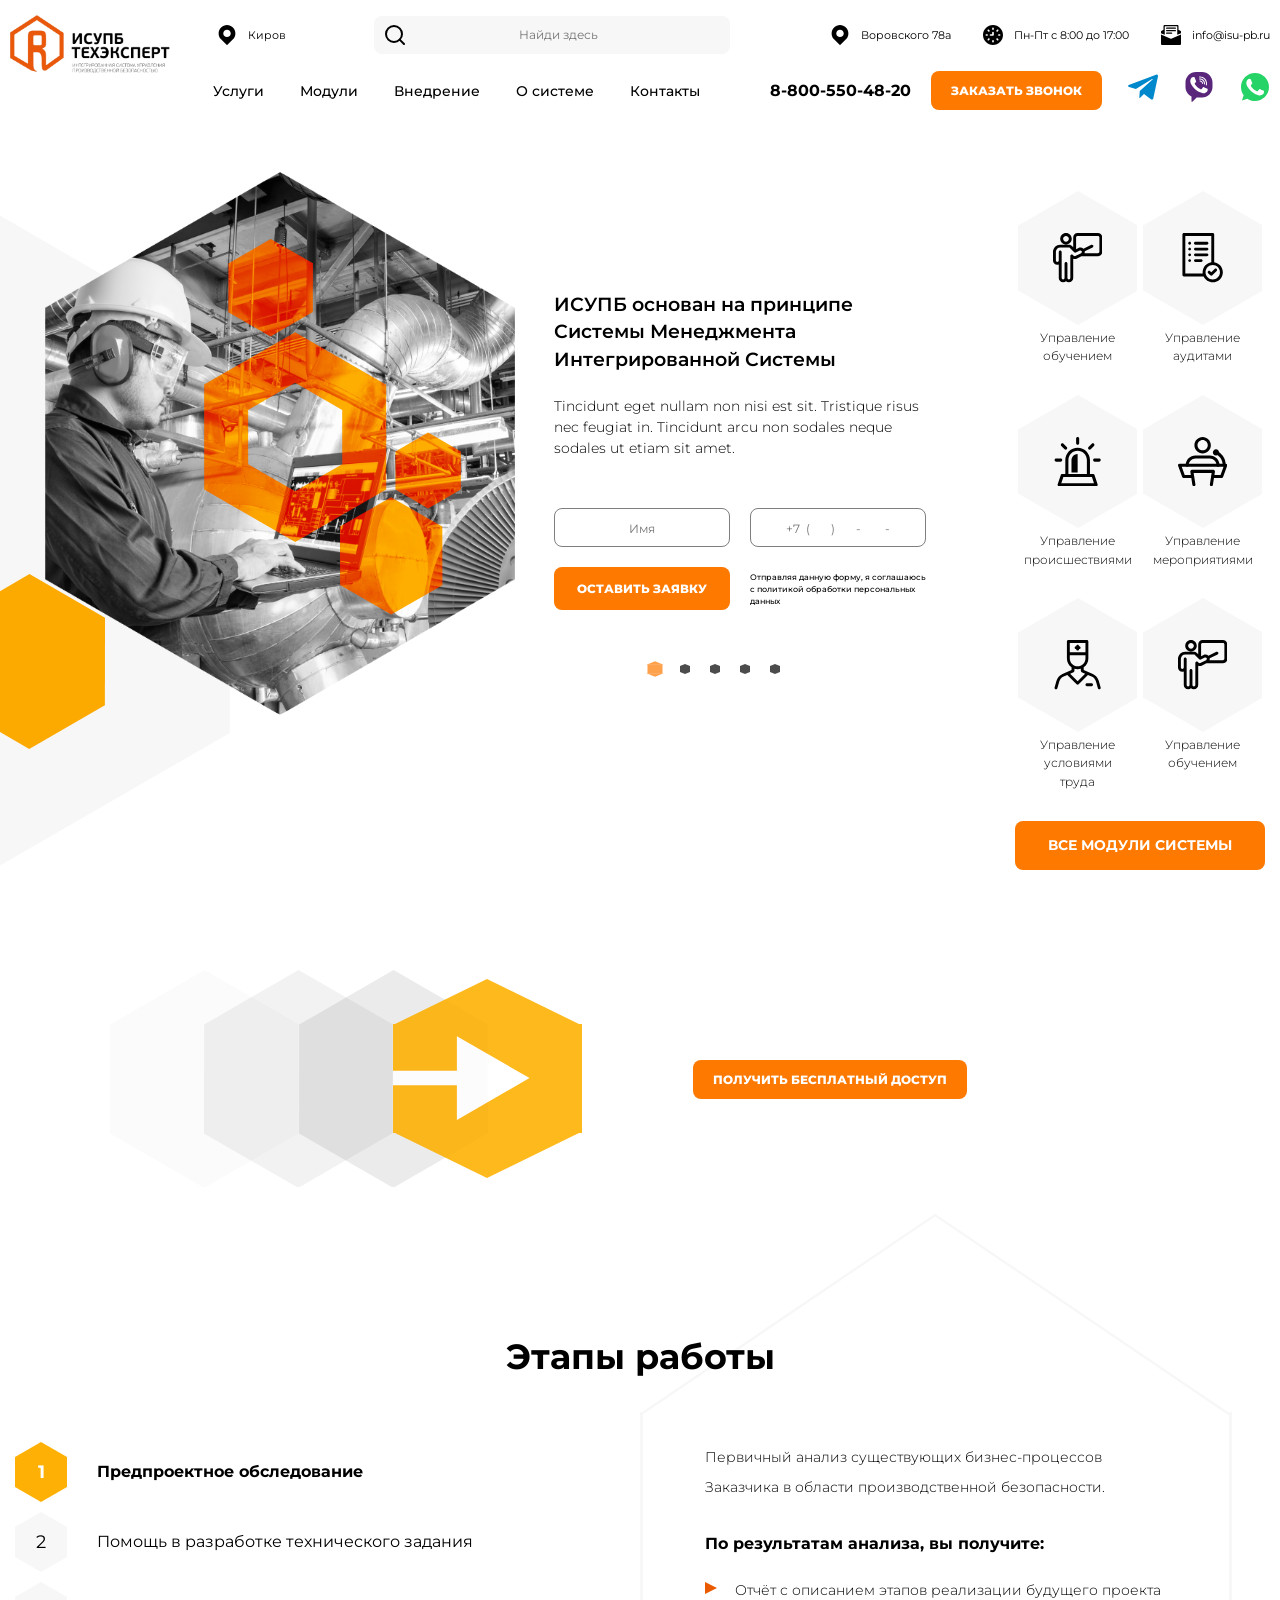
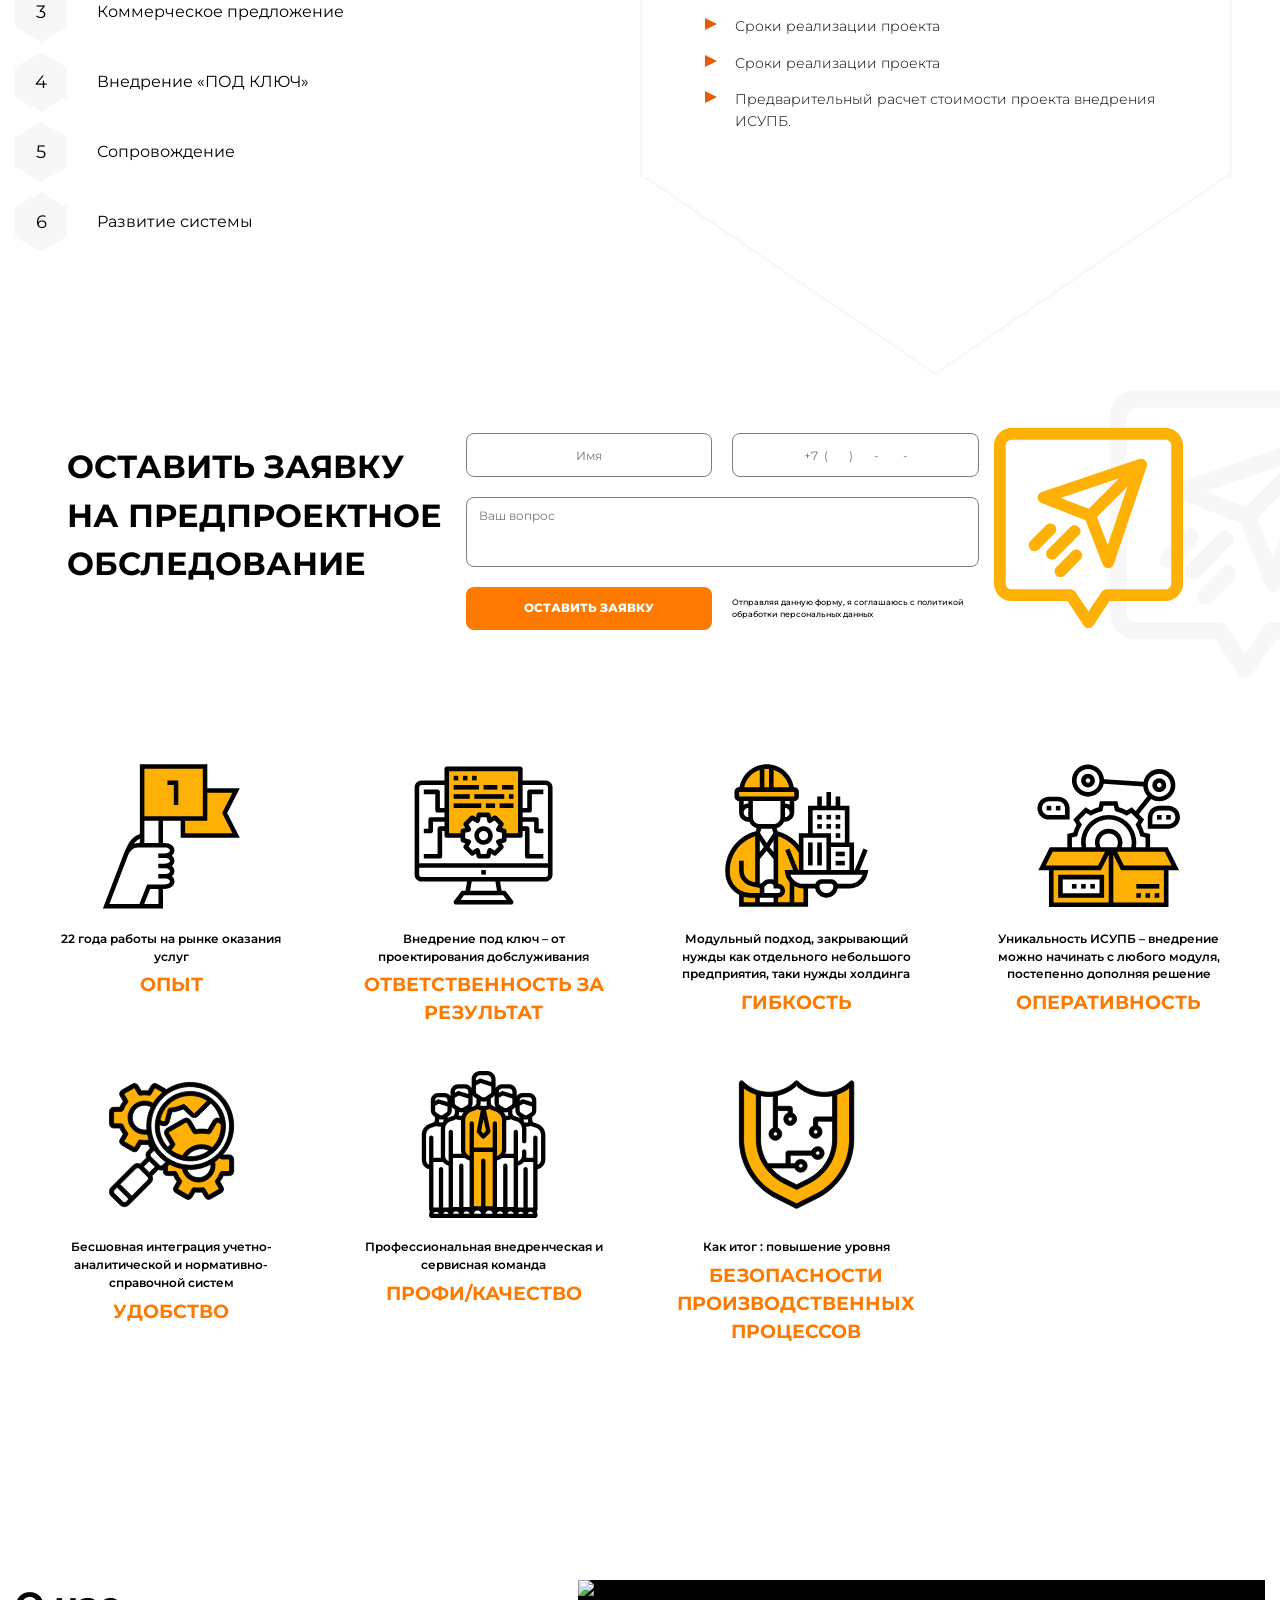
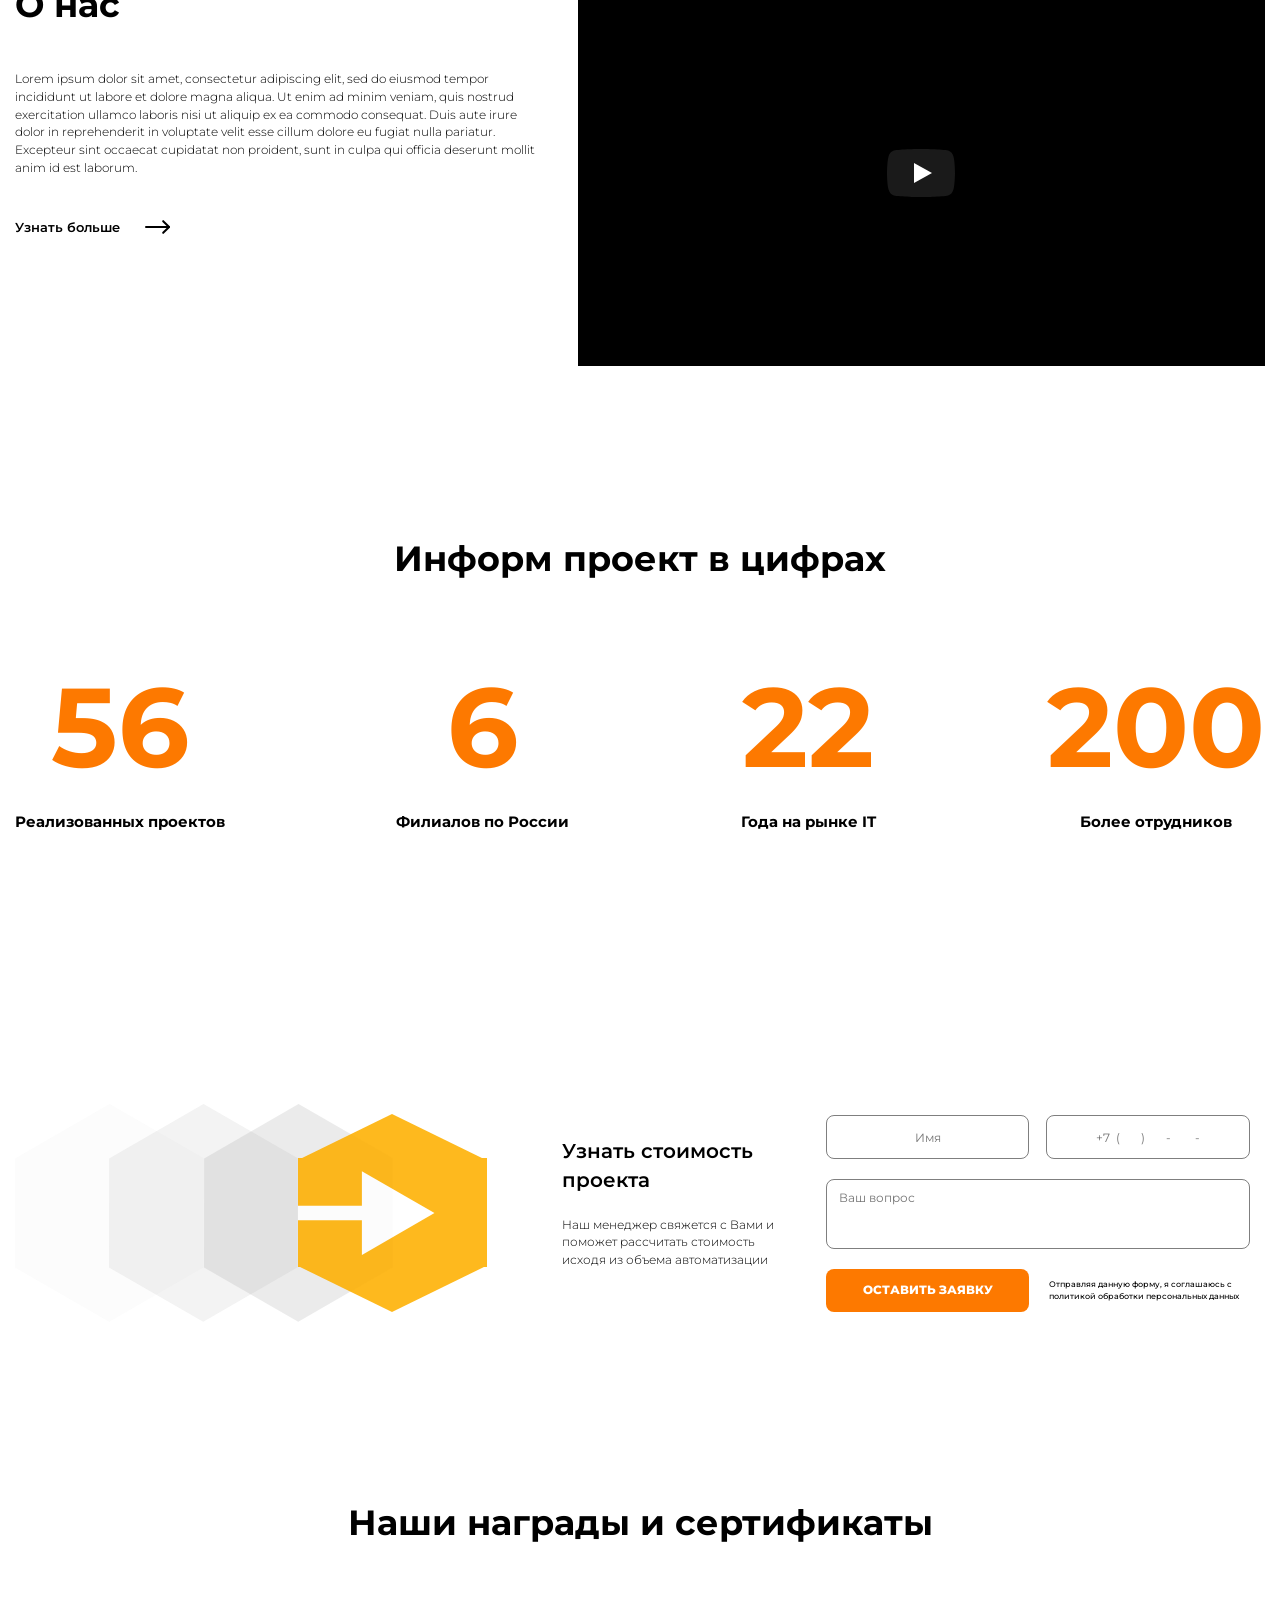
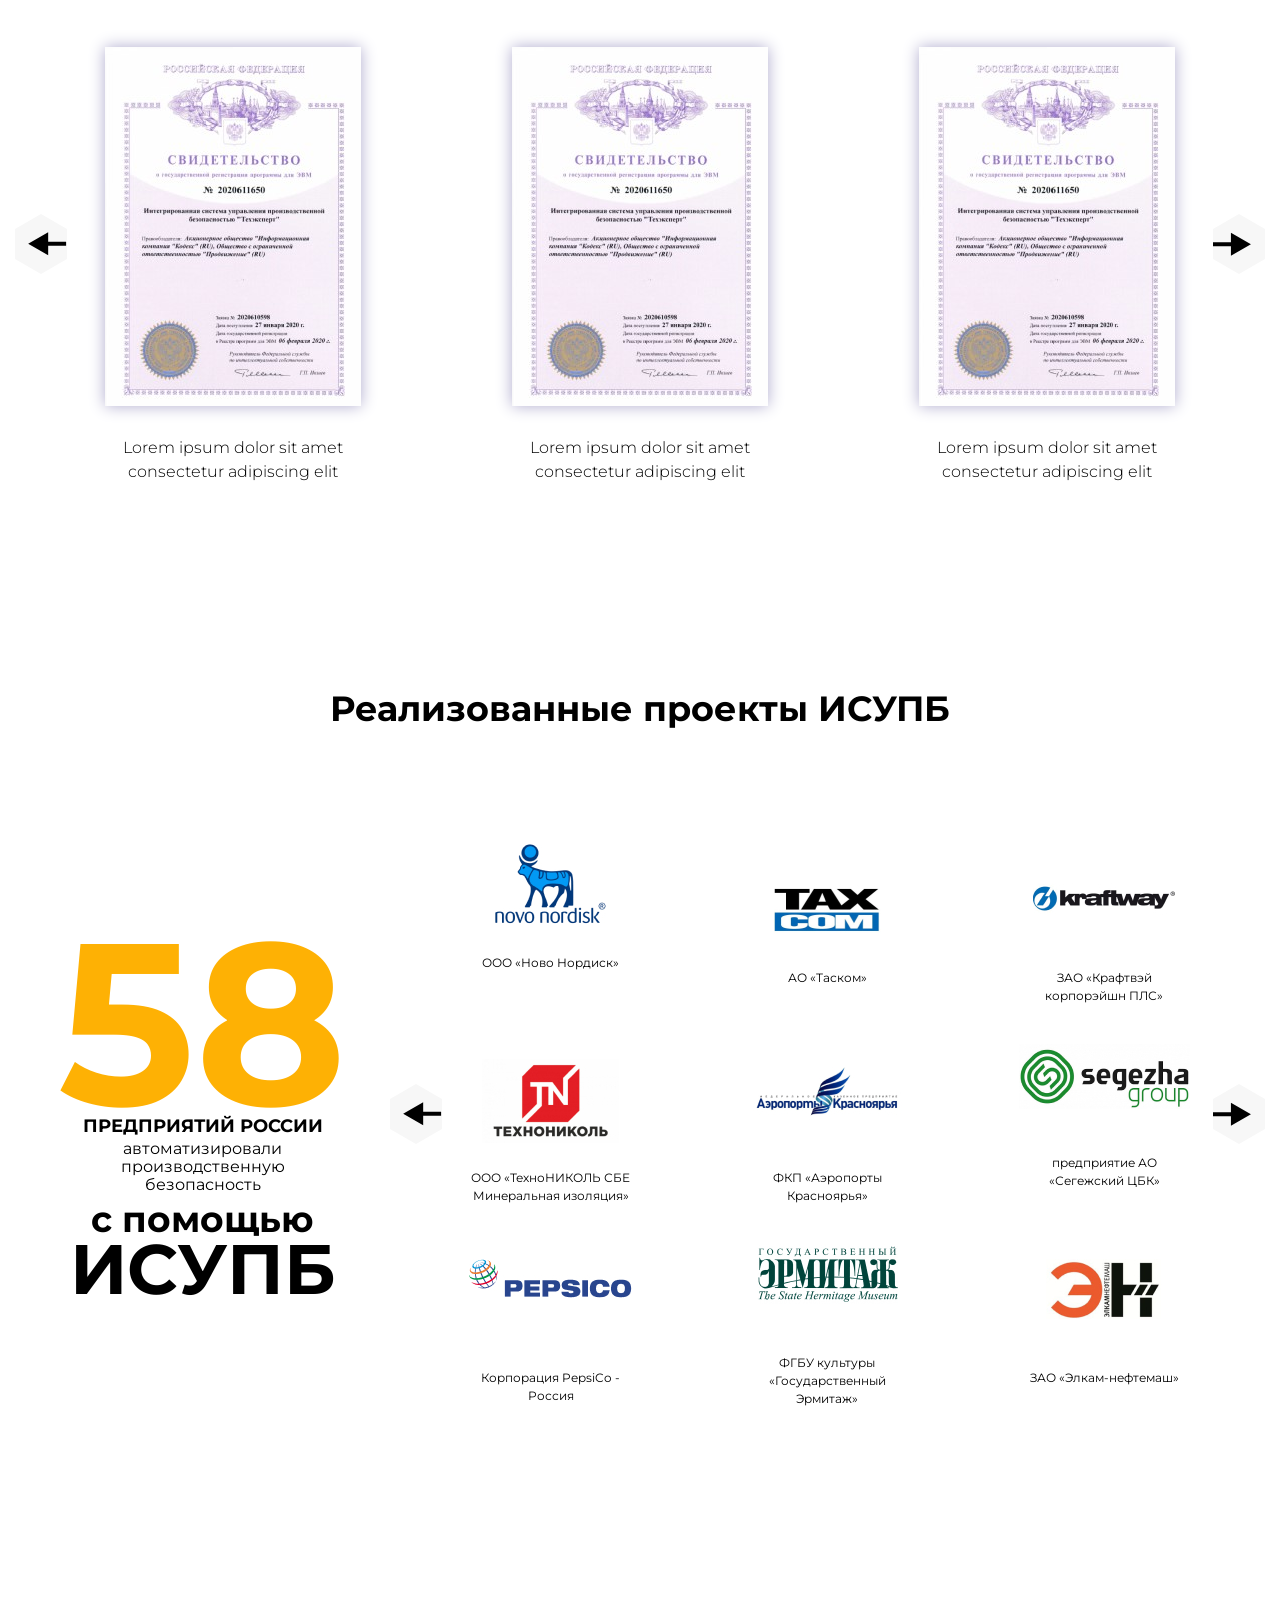
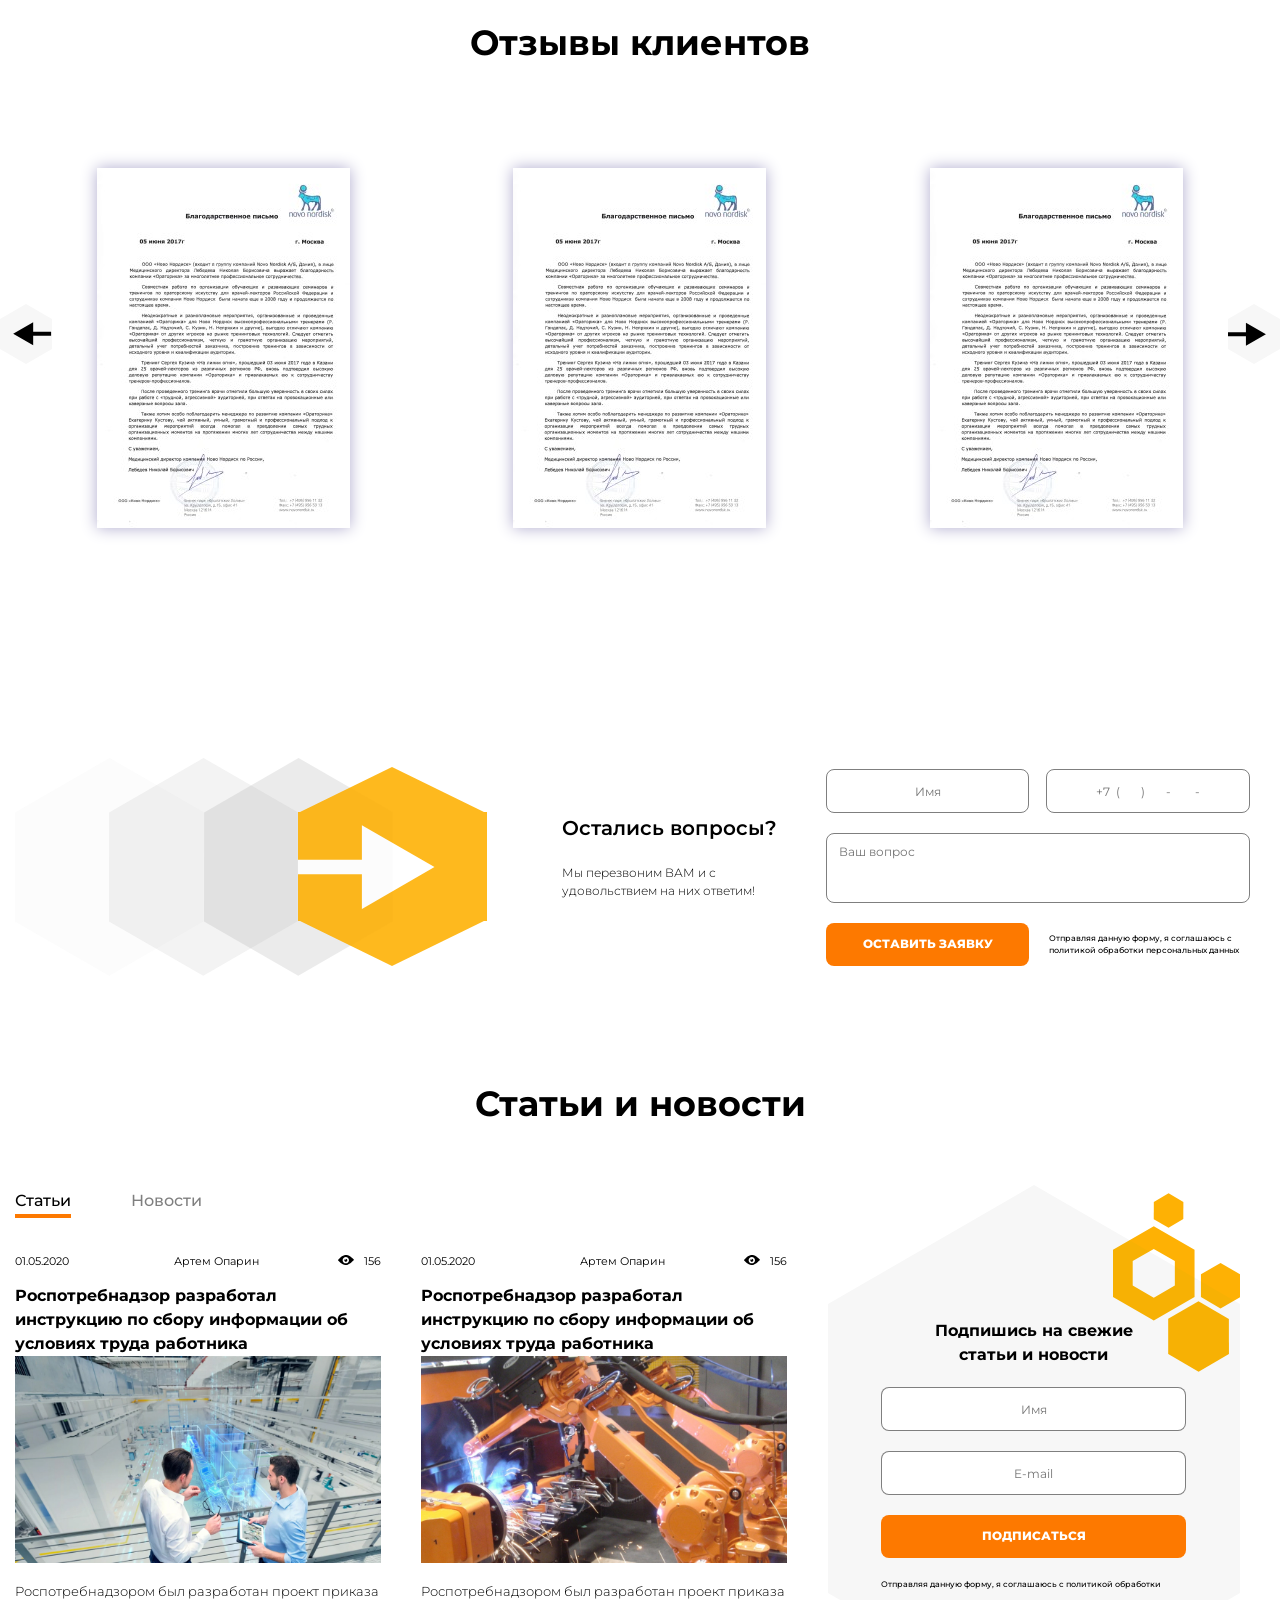
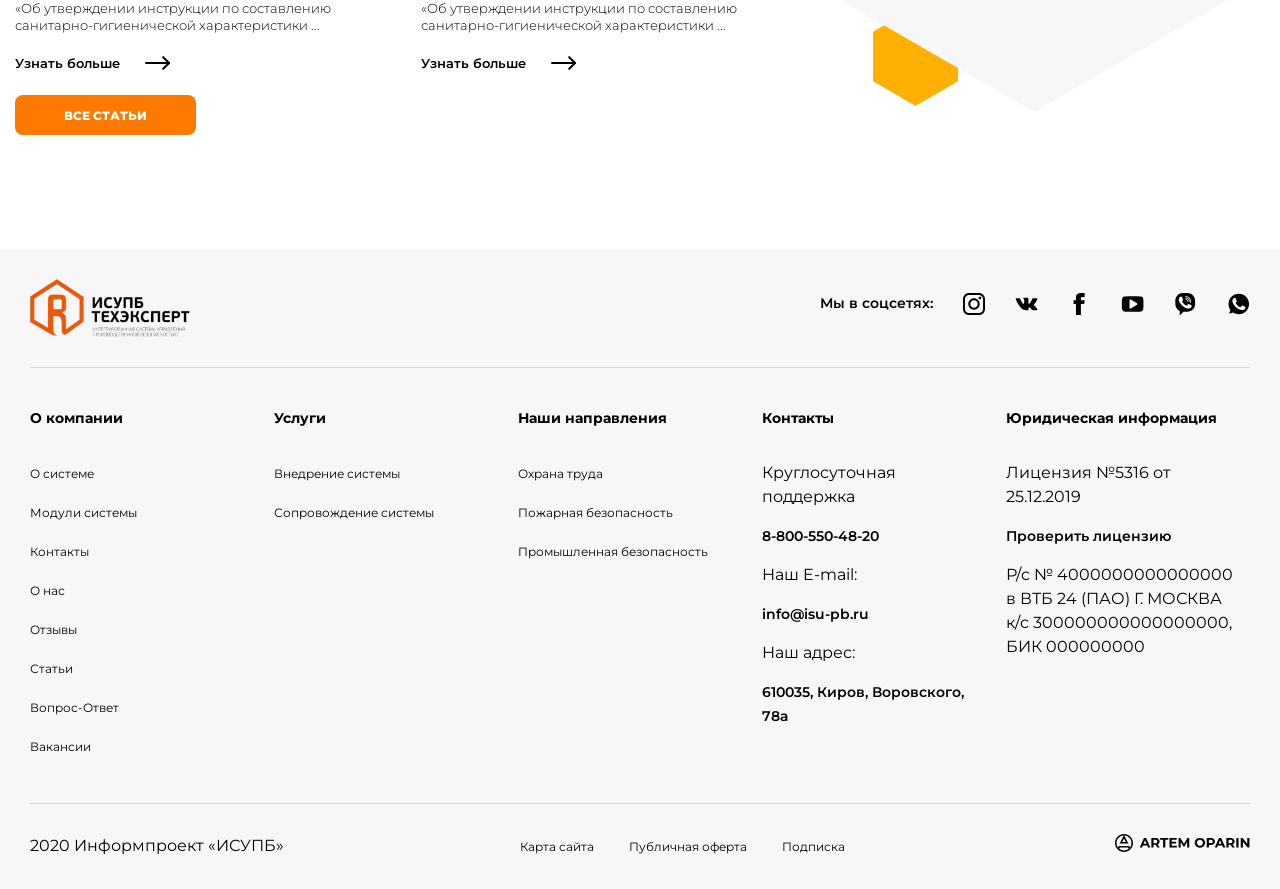
==== commit 632d31f6: "pravki" ====
--- a/index.html
+++ b/index.html
@@ -70,12 +70,12 @@
 
       <div class="header-info__bottom">
         <nav class="menu">
-          <ul class="menu__list">
-            <li class="menu__item"><a href="#" class="menu__link">Услуги</a></li>
-            <li class="menu__item"><a href="aboutmodules.html" class="menu__link">Модули</a></li>
-            <li class="menu__item"><a href="introduction.html" class="menu__link">Внедрение</a></li>
-            <li class="menu__item"><a href="aboutsystem.html" class="menu__link">О системе</a></li>
-            <li class="menu__item"><a href="contacts.html" class="menu__link">Контакты</a></li>
+          <ul id="menu-header">
+            <li><a href="#">Услуги</a></li>
+            <li><a href="aboutmodules.html">Модули</a></li>
+            <li><a href="introduction.html">Внедрение</a></li>
+            <li><a href="aboutsystem.html">О системе</a></li>
+            <li><a href="contacts.html">Контакты</a></li>
           </ul>
           <ul class="location menu__location">
 
@@ -172,153 +172,290 @@
           <div class="swiper-container-information">
             <div class="swiper-wrapper">
               <div class="swiper-slide">
-                <div class="information-img__wrapper">
-
-                  <img class="information-img__img" src="img/img%201.png" alt="img">
-                  <div class="information-img__top">
-                    <svg style="mix-blend-mode:hard-light" width="361" height="528" viewBox="0 0 361 528" fill="none" xmlns="http://www.w3.org/2000/svg">
-                      <g style="mix-blend-mode:hard-light">
-                        <path fill-rule="evenodd" clip-rule="evenodd" d="M194.158 316.64L194.134 240.403L127.976 202.263L61.8417 240.36L61.8662 316.597L128.024 354.737L194.158 316.64ZM128.047 426L256 352.291L255.953 204.791L127.953 131L0 204.709L0.0473475 352.209L128.047 426Z" fill="#EA5800" />
-                      </g>
-                      <g style="mix-blend-mode:hard-light">
-                        <path fill-rule="evenodd" clip-rule="evenodd" d="M93.6008 0L34.1008 34.337L34 102.837L93.3992 137L152.899 102.663L153 34.163L93.6008 0Z" fill="#EA5800" />
-                      </g>
-                      <g style="mix-blend-mode:hard-light">
-                        <path fill-rule="evenodd" clip-rule="evenodd" d="M315.033 272L269.033 298.778L269 352.278L314.967 379L360.967 352.222L361 298.722L315.033 272Z" fill="#EA5800" />
-                      </g>
-                      <g style="mix-blend-mode:hard-light">
-                        <path fill-rule="evenodd" clip-rule="evenodd" d="M263.132 528L335 486.864L334.868 404.363L262.868 363L191 404.137L191.132 486.637L263.132 528Z" fill="#EA5800" />
-                      </g>
-                    </svg>
-
+                <div class="information-img__slide">
+                  <div class="information-img__wrapper">
+
+                    <img class="information-img__img" src="img/img%201.png" alt="img">
+                    <div class="information-img__top">
+                      <svg style="mix-blend-mode:hard-light" width="361" height="528" viewBox="0 0 361 528" fill="none" xmlns="http://www.w3.org/2000/svg">
+                        <g style="mix-blend-mode:hard-light">
+                          <path fill-rule="evenodd" clip-rule="evenodd" d="M194.158 316.64L194.134 240.403L127.976 202.263L61.8417 240.36L61.8662 316.597L128.024 354.737L194.158 316.64ZM128.047 426L256 352.291L255.953 204.791L127.953 131L0 204.709L0.0473475 352.209L128.047 426Z" fill="#EA5800" />
+                        </g>
+                        <g style="mix-blend-mode:hard-light">
+                          <path fill-rule="evenodd" clip-rule="evenodd" d="M93.6008 0L34.1008 34.337L34 102.837L93.3992 137L152.899 102.663L153 34.163L93.6008 0Z" fill="#EA5800" />
+                        </g>
+                        <g style="mix-blend-mode:hard-light">
+                          <path fill-rule="evenodd" clip-rule="evenodd" d="M315.033 272L269.033 298.778L269 352.278L314.967 379L360.967 352.222L361 298.722L315.033 272Z" fill="#EA5800" />
+                        </g>
+                        <g style="mix-blend-mode:hard-light">
+                          <path fill-rule="evenodd" clip-rule="evenodd" d="M263.132 528L335 486.864L334.868 404.363L262.868 363L191 404.137L191.132 486.637L263.132 528Z" fill="#EA5800" />
+                        </g>
+                      </svg>
+
+                    </div>
+                  </div>
+                  <div class="information-form">
+                    <h1 class="information-form__title">
+                      ИСУПБ основан на принципе
+                      Системы Менеджмента Интегрированной Системы
+                    </h1>
+                    <h2 class="information-form__subtitle">
+                      Tincidunt eget nullam non nisi est sit. Tristique risus nec feugiat in.
+                      Tincidunt arcu non sodales
+                      neque
+                      sodales ut etiam sit amet.
+                    </h2>
+                    <form action="post" class="information-form__form">
+                      <div class="information-form__form-top">
+                        <input class="information-form__input form-input" type="text" placeholder="Имя">
+                        <input class="information-form__input form-input" type="tel" placeholder="+7  (       )       -        -">
+                      </div>
+                      <div class="information-form__form-bottom">
+                        <a href="#" class="information-form__submit btn">Оставить заявку</a>
+                        <div class="agreement information-form__agreement">
+                          Отправляя данную форму, я соглашаюсь с политикой обработки персональных
+                          данных
+                        </div>
+                      </div>
+
+                    </form>
+                    <nav class="dots information-form__dots">
+                      <div class="swiper-pagination-information"></div>
+
+                    </nav>
                   </div>
                 </div>
 
               </div>
               <div class="swiper-slide">
-                <div class="information-img__wrapper">
-                  <img class="information-img__img" src="img/img%201.png" alt="img">
-                  <div class="information-img__top">
-                    <svg style="mix-blend-mode:hard-light" width="361" height="528" viewBox="0 0 361 528" fill="none" xmlns="http://www.w3.org/2000/svg">
-                      <g style="mix-blend-mode:hard-light">
-                        <path fill-rule="evenodd" clip-rule="evenodd" d="M194.158 316.64L194.134 240.403L127.976 202.263L61.8417 240.36L61.8662 316.597L128.024 354.737L194.158 316.64ZM128.047 426L256 352.291L255.953 204.791L127.953 131L0 204.709L0.0473475 352.209L128.047 426Z" fill="#EA5800" />
-                      </g>
-                      <g style="mix-blend-mode:hard-light">
-                        <path fill-rule="evenodd" clip-rule="evenodd" d="M93.6008 0L34.1008 34.337L34 102.837L93.3992 137L152.899 102.663L153 34.163L93.6008 0Z" fill="#EA5800" />
-                      </g>
-                      <g style="mix-blend-mode:hard-light">
-                        <path fill-rule="evenodd" clip-rule="evenodd" d="M315.033 272L269.033 298.778L269 352.278L314.967 379L360.967 352.222L361 298.722L315.033 272Z" fill="#EA5800" />
-                      </g>
-                      <g style="mix-blend-mode:hard-light">
-                        <path fill-rule="evenodd" clip-rule="evenodd" d="M263.132 528L335 486.864L334.868 404.363L262.868 363L191 404.137L191.132 486.637L263.132 528Z" fill="#EA5800" />
-                      </g>
-                    </svg>
-
+                <div class="information-img__slide">
+                  <div class="information-img__wrapper">
+
+                    <img class="information-img__img" src="img/img%201.png" alt="img">
+                    <div class="information-img__top">
+                      <svg style="mix-blend-mode:hard-light" width="361" height="528" viewBox="0 0 361 528" fill="none" xmlns="http://www.w3.org/2000/svg">
+                        <g style="mix-blend-mode:hard-light">
+                          <path fill-rule="evenodd" clip-rule="evenodd" d="M194.158 316.64L194.134 240.403L127.976 202.263L61.8417 240.36L61.8662 316.597L128.024 354.737L194.158 316.64ZM128.047 426L256 352.291L255.953 204.791L127.953 131L0 204.709L0.0473475 352.209L128.047 426Z" fill="#EA5800" />
+                        </g>
+                        <g style="mix-blend-mode:hard-light">
+                          <path fill-rule="evenodd" clip-rule="evenodd" d="M93.6008 0L34.1008 34.337L34 102.837L93.3992 137L152.899 102.663L153 34.163L93.6008 0Z" fill="#EA5800" />
+                        </g>
+                        <g style="mix-blend-mode:hard-light">
+                          <path fill-rule="evenodd" clip-rule="evenodd" d="M315.033 272L269.033 298.778L269 352.278L314.967 379L360.967 352.222L361 298.722L315.033 272Z" fill="#EA5800" />
+                        </g>
+                        <g style="mix-blend-mode:hard-light">
+                          <path fill-rule="evenodd" clip-rule="evenodd" d="M263.132 528L335 486.864L334.868 404.363L262.868 363L191 404.137L191.132 486.637L263.132 528Z" fill="#EA5800" />
+                        </g>
+                      </svg>
+
+                    </div>
+                  </div>
+                  <div class="information-form">
+                    <h1 class="information-form__title">
+                      ИСУПБ основан на принципе
+                      Системы Менеджмента Интегрированной Системы
+                    </h1>
+                    <h2 class="information-form__subtitle">
+                      Tincidunt eget nullam non nisi est sit. Tristique risus nec feugiat in.
+                      Tincidunt arcu non sodales
+                      neque
+                      sodales ut etiam sit amet.
+                    </h2>
+                    <form action="post" class="information-form__form">
+                      <div class="information-form__form-top">
+                        <input class="information-form__input form-input" type="text" placeholder="Имя">
+                        <input class="information-form__input form-input" type="tel" placeholder="+7  (       )       -        -">
+                      </div>
+                      <div class="information-form__form-bottom">
+                        <a href="#" class="information-form__submit btn">Оставить заявку</a>
+                        <div class="agreement information-form__agreement">
+                          Отправляя данную форму, я соглашаюсь с политикой обработки персональных
+                          данных
+                        </div>
+                      </div>
+
+                    </form>
+                    <nav class="dots information-form__dots">
+                      <div class="swiper-pagination-information"></div>
+
+                    </nav>
                   </div>
                 </div>
 
               </div>
               <div class="swiper-slide">
-                <div class="information-img__wrapper">
-                  <img class="information-img__img" src="img/img%201.png" alt="img">
-                  <div class="information-img__top">
-                    <svg style="mix-blend-mode:hard-light" width="361" height="528" viewBox="0 0 361 528" fill="none" xmlns="http://www.w3.org/2000/svg">
-                      <g style="mix-blend-mode:hard-light">
-                        <path fill-rule="evenodd" clip-rule="evenodd" d="M194.158 316.64L194.134 240.403L127.976 202.263L61.8417 240.36L61.8662 316.597L128.024 354.737L194.158 316.64ZM128.047 426L256 352.291L255.953 204.791L127.953 131L0 204.709L0.0473475 352.209L128.047 426Z" fill="#EA5800" />
-                      </g>
-                      <g style="mix-blend-mode:hard-light">
-                        <path fill-rule="evenodd" clip-rule="evenodd" d="M93.6008 0L34.1008 34.337L34 102.837L93.3992 137L152.899 102.663L153 34.163L93.6008 0Z" fill="#EA5800" />
-                      </g>
-                      <g style="mix-blend-mode:hard-light">
-                        <path fill-rule="evenodd" clip-rule="evenodd" d="M315.033 272L269.033 298.778L269 352.278L314.967 379L360.967 352.222L361 298.722L315.033 272Z" fill="#EA5800" />
-                      </g>
-                      <g style="mix-blend-mode:hard-light">
-                        <path fill-rule="evenodd" clip-rule="evenodd" d="M263.132 528L335 486.864L334.868 404.363L262.868 363L191 404.137L191.132 486.637L263.132 528Z" fill="#EA5800" />
-                      </g>
-                    </svg>
-
+                <div class="information-img__slide">
+                  <div class="information-img__wrapper">
+
+                    <img class="information-img__img" src="img/img%201.png" alt="img">
+                    <div class="information-img__top">
+                      <svg style="mix-blend-mode:hard-light" width="361" height="528" viewBox="0 0 361 528" fill="none" xmlns="http://www.w3.org/2000/svg">
+                        <g style="mix-blend-mode:hard-light">
+                          <path fill-rule="evenodd" clip-rule="evenodd" d="M194.158 316.64L194.134 240.403L127.976 202.263L61.8417 240.36L61.8662 316.597L128.024 354.737L194.158 316.64ZM128.047 426L256 352.291L255.953 204.791L127.953 131L0 204.709L0.0473475 352.209L128.047 426Z" fill="#EA5800" />
+                        </g>
+                        <g style="mix-blend-mode:hard-light">
+                          <path fill-rule="evenodd" clip-rule="evenodd" d="M93.6008 0L34.1008 34.337L34 102.837L93.3992 137L152.899 102.663L153 34.163L93.6008 0Z" fill="#EA5800" />
+                        </g>
+                        <g style="mix-blend-mode:hard-light">
+                          <path fill-rule="evenodd" clip-rule="evenodd" d="M315.033 272L269.033 298.778L269 352.278L314.967 379L360.967 352.222L361 298.722L315.033 272Z" fill="#EA5800" />
+                        </g>
+                        <g style="mix-blend-mode:hard-light">
+                          <path fill-rule="evenodd" clip-rule="evenodd" d="M263.132 528L335 486.864L334.868 404.363L262.868 363L191 404.137L191.132 486.637L263.132 528Z" fill="#EA5800" />
+                        </g>
+                      </svg>
+
+                    </div>
+                  </div>
+                  <div class="information-form">
+                    <h1 class="information-form__title">
+                      ИСУПБ основан на принципе
+                      Системы Менеджмента Интегрированной Системы
+                    </h1>
+                    <h2 class="information-form__subtitle">
+                      Tincidunt eget nullam non nisi est sit. Tristique risus nec feugiat in.
+                      Tincidunt arcu non sodales
+                      neque
+                      sodales ut etiam sit amet.
+                    </h2>
+                    <form action="post" class="information-form__form">
+                      <div class="information-form__form-top">
+                        <input class="information-form__input form-input" type="text" placeholder="Имя">
+                        <input class="information-form__input form-input" type="tel" placeholder="+7  (       )       -        -">
+                      </div>
+                      <div class="information-form__form-bottom">
+                        <a href="#" class="information-form__submit btn">Оставить заявку</a>
+                        <div class="agreement information-form__agreement">
+                          Отправляя данную форму, я соглашаюсь с политикой обработки персональных
+                          данных
+                        </div>
+                      </div>
+
+                    </form>
+                    <nav class="dots information-form__dots">
+                      <div class="swiper-pagination-information"></div>
+
+                    </nav>
                   </div>
                 </div>
 
               </div>
               <div class="swiper-slide">
-                <div class="information-img__wrapper">
-                  <img class="information-img__img" src="img/img%201.png" alt="img">
-                  <div class="information-img__top">
-                    <svg style="mix-blend-mode:hard-light" width="361" height="528" viewBox="0 0 361 528" fill="none" xmlns="http://www.w3.org/2000/svg">
-                      <g style="mix-blend-mode:hard-light">
-                        <path fill-rule="evenodd" clip-rule="evenodd" d="M194.158 316.64L194.134 240.403L127.976 202.263L61.8417 240.36L61.8662 316.597L128.024 354.737L194.158 316.64ZM128.047 426L256 352.291L255.953 204.791L127.953 131L0 204.709L0.0473475 352.209L128.047 426Z" fill="#EA5800" />
-                      </g>
-                      <g style="mix-blend-mode:hard-light">
-                        <path fill-rule="evenodd" clip-rule="evenodd" d="M93.6008 0L34.1008 34.337L34 102.837L93.3992 137L152.899 102.663L153 34.163L93.6008 0Z" fill="#EA5800" />
-                      </g>
-                      <g style="mix-blend-mode:hard-light">
-                        <path fill-rule="evenodd" clip-rule="evenodd" d="M315.033 272L269.033 298.778L269 352.278L314.967 379L360.967 352.222L361 298.722L315.033 272Z" fill="#EA5800" />
-                      </g>
-                      <g style="mix-blend-mode:hard-light">
-                        <path fill-rule="evenodd" clip-rule="evenodd" d="M263.132 528L335 486.864L334.868 404.363L262.868 363L191 404.137L191.132 486.637L263.132 528Z" fill="#EA5800" />
-                      </g>
-                    </svg>
-
+                <div class="information-img__slide">
+                  <div class="information-img__wrapper">
+
+                    <img class="information-img__img" src="img/img%201.png" alt="img">
+                    <div class="information-img__top">
+                      <svg style="mix-blend-mode:hard-light" width="361" height="528" viewBox="0 0 361 528" fill="none" xmlns="http://www.w3.org/2000/svg">
+                        <g style="mix-blend-mode:hard-light">
+                          <path fill-rule="evenodd" clip-rule="evenodd" d="M194.158 316.64L194.134 240.403L127.976 202.263L61.8417 240.36L61.8662 316.597L128.024 354.737L194.158 316.64ZM128.047 426L256 352.291L255.953 204.791L127.953 131L0 204.709L0.0473475 352.209L128.047 426Z" fill="#EA5800" />
+                        </g>
+                        <g style="mix-blend-mode:hard-light">
+                          <path fill-rule="evenodd" clip-rule="evenodd" d="M93.6008 0L34.1008 34.337L34 102.837L93.3992 137L152.899 102.663L153 34.163L93.6008 0Z" fill="#EA5800" />
+                        </g>
+                        <g style="mix-blend-mode:hard-light">
+                          <path fill-rule="evenodd" clip-rule="evenodd" d="M315.033 272L269.033 298.778L269 352.278L314.967 379L360.967 352.222L361 298.722L315.033 272Z" fill="#EA5800" />
+                        </g>
+                        <g style="mix-blend-mode:hard-light">
+                          <path fill-rule="evenodd" clip-rule="evenodd" d="M263.132 528L335 486.864L334.868 404.363L262.868 363L191 404.137L191.132 486.637L263.132 528Z" fill="#EA5800" />
+                        </g>
+                      </svg>
+
+                    </div>
+                  </div>
+                  <div class="information-form">
+                    <h1 class="information-form__title">
+                      ИСУПБ основан на принципе
+                      Системы Менеджмента Интегрированной Системы
+                    </h1>
+                    <h2 class="information-form__subtitle">
+                      Tincidunt eget nullam non nisi est sit. Tristique risus nec feugiat in.
+                      Tincidunt arcu non sodales
+                      neque
+                      sodales ut etiam sit amet.
+                    </h2>
+                    <form action="post" class="information-form__form">
+                      <div class="information-form__form-top">
+                        <input class="information-form__input form-input" type="text" placeholder="Имя">
+                        <input class="information-form__input form-input" type="tel" placeholder="+7  (       )       -        -">
+                      </div>
+                      <div class="information-form__form-bottom">
+                        <a href="#" class="information-form__submit btn">Оставить заявку</a>
+                        <div class="agreement information-form__agreement">
+                          Отправляя данную форму, я соглашаюсь с политикой обработки персональных
+                          данных
+                        </div>
+                      </div>
+
+                    </form>
+                    <nav class="dots information-form__dots">
+                      <div class="swiper-pagination-information"></div>
+
+                    </nav>
                   </div>
                 </div>
 
               </div>
               <div class="swiper-slide">
-                <div class="information-img__wrapper">
-                  <img class="information-img__img" src="img/img%201.png" alt="img">
-                  <div class="information-img__top">
-                    <svg style="mix-blend-mode:hard-light" width="361" height="528" viewBox="0 0 361 528" fill="none" xmlns="http://www.w3.org/2000/svg">
-                      <g style="mix-blend-mode:hard-light">
-                        <path fill-rule="evenodd" clip-rule="evenodd" d="M194.158 316.64L194.134 240.403L127.976 202.263L61.8417 240.36L61.8662 316.597L128.024 354.737L194.158 316.64ZM128.047 426L256 352.291L255.953 204.791L127.953 131L0 204.709L0.0473475 352.209L128.047 426Z" fill="#EA5800" />
-                      </g>
-                      <g style="mix-blend-mode:hard-light">
-                        <path fill-rule="evenodd" clip-rule="evenodd" d="M93.6008 0L34.1008 34.337L34 102.837L93.3992 137L152.899 102.663L153 34.163L93.6008 0Z" fill="#EA5800" />
-                      </g>
-                      <g style="mix-blend-mode:hard-light">
-                        <path fill-rule="evenodd" clip-rule="evenodd" d="M315.033 272L269.033 298.778L269 352.278L314.967 379L360.967 352.222L361 298.722L315.033 272Z" fill="#EA5800" />
-                      </g>
-                      <g style="mix-blend-mode:hard-light">
-                        <path fill-rule="evenodd" clip-rule="evenodd" d="M263.132 528L335 486.864L334.868 404.363L262.868 363L191 404.137L191.132 486.637L263.132 528Z" fill="#EA5800" />
-                      </g>
-                    </svg>
-
-                  </div>
-                </div>
-
-              </div>
-            </div>
-          </div>
-        </div>
-
-        <div class="information-form">
-          <h1 class="information-form__title">
-            ИСУПБ основан на принципе
-            Системы Менеджмента Интегрированной Системы
-          </h1>
-          <h2 class="information-form__subtitle">
-            Tincidunt eget nullam non nisi est sit. Tristique risus nec feugiat in. Tincidunt arcu non sodales
-            neque
-            sodales ut etiam sit amet.
-          </h2>
-          <form action="post" class="information-form__form">
-            <div class="information-form__form-top">
-              <input class="information-form__input form-input" type="text" placeholder="Имя">
-              <input class="information-form__input form-input" type="number" placeholder="+7  (       )       -        -">
-            </div>
-            <div class="information-form__form-bottom">
-              <a href="#" class="information-form__submit btn">Оставить заявку</a>
-              <div class="agreement information-form__agreement">
-                Отправляя данную форму, я соглашаюсь с политикой обработки персональных данных
-              </div>
-            </div>
-
-          </form>
-          <nav class="dots information-form__dots">
-            <div class="swiper-pagination-information"></div>
-
-          </nav>
-        </div>
+                <div class="information-img__slide">
+                  <div class="information-img__wrapper">
+
+                    <img class="information-img__img" src="img/img%201.png" alt="img">
+                    <div class="information-img__top">
+                      <svg style="mix-blend-mode:hard-light" width="361" height="528" viewBox="0 0 361 528" fill="none" xmlns="http://www.w3.org/2000/svg">
+                        <g style="mix-blend-mode:hard-light">
+                          <path fill-rule="evenodd" clip-rule="evenodd" d="M194.158 316.64L194.134 240.403L127.976 202.263L61.8417 240.36L61.8662 316.597L128.024 354.737L194.158 316.64ZM128.047 426L256 352.291L255.953 204.791L127.953 131L0 204.709L0.0473475 352.209L128.047 426Z" fill="#EA5800" />
+                        </g>
+                        <g style="mix-blend-mode:hard-light">
+                          <path fill-rule="evenodd" clip-rule="evenodd" d="M93.6008 0L34.1008 34.337L34 102.837L93.3992 137L152.899 102.663L153 34.163L93.6008 0Z" fill="#EA5800" />
+                        </g>
+                        <g style="mix-blend-mode:hard-light">
+                          <path fill-rule="evenodd" clip-rule="evenodd" d="M315.033 272L269.033 298.778L269 352.278L314.967 379L360.967 352.222L361 298.722L315.033 272Z" fill="#EA5800" />
+                        </g>
+                        <g style="mix-blend-mode:hard-light">
+                          <path fill-rule="evenodd" clip-rule="evenodd" d="M263.132 528L335 486.864L334.868 404.363L262.868 363L191 404.137L191.132 486.637L263.132 528Z" fill="#EA5800" />
+                        </g>
+                      </svg>
+
+                    </div>
+                  </div>
+                  <div class="information-form">
+                    <h1 class="information-form__title">
+                      ИСУПБ основан на принципе
+                      Системы Менеджмента Интегрированной Системы
+                    </h1>
+                    <h2 class="information-form__subtitle">
+                      Tincidunt eget nullam non nisi est sit. Tristique risus nec feugiat in.
+                      Tincidunt arcu non sodales
+                      neque
+                      sodales ut etiam sit amet.
+                    </h2>
+                    <form action="post" class="information-form__form">
+                      <div class="information-form__form-top">
+                        <input class="information-form__input form-input" type="text" placeholder="Имя">
+                        <input class="information-form__input form-input" type="tel" placeholder="+7  (       )       -        -">
+                      </div>
+                      <div class="information-form__form-bottom">
+                        <a href="#" class="information-form__submit btn">Оставить заявку</a>
+                        <div class="agreement information-form__agreement">
+                          Отправляя данную форму, я соглашаюсь с политикой обработки персональных
+                          данных
+                        </div>
+                      </div>
+
+                    </form>
+                    <nav class="dots information-form__dots">
+                      <div class="swiper-pagination-information"></div>
+
+                    </nav>
+                  </div>
+                </div>
+
+              </div>
+            </div>
+          </div>
+        </div>
+
+
         <div class="information-modules">
           <!-- ЕБЛАНСКОЕ РЕШЕНИЕ -->
           <div class="modules">
@@ -633,16 +770,17 @@
 
       </div>
       <form action="post" class="query-form">
-        <input type="text" class="query-form__name form-name form-input" placeholder="Имя">
-        <input type="number" class="query-form__tel form-input" placeholder="+7  (       )       -        -">
-        <textarea name="textarea" cols="30" rows="10" class="query-form__quest form-input" placeholder="Ваш вопрос"></textarea>
-        <footer class="query-form__footer">
-          <a href="#" class="query-form__submit btn">Оставить заявку</a>
-          <div class="query-form__agreement agreement">
-            Отправляя данную форму, я соглашаюсь с политикой обработки персональных данных
-          </div>
-        </footer>
-
+        <div class="query-form__block">
+          <input type="text" class="query-form__name form-name form-input" placeholder="Имя">
+          <input type="tel" class="query-form__tel form-input" placeholder="+7  (       )       -        -">
+          <textarea name="textarea" cols="30" rows="10" class="query-form__quest form-input" placeholder="Ваш вопрос"></textarea>
+          <footer class="query-form__footer">
+            <a href="#" class="query-form__submit btn">Оставить заявку</a>
+            <div class="query-form__agreement agreement">
+              Отправляя данную форму, я соглашаюсь с политикой обработки персональных данных
+            </div>
+          </footer>
+        </div>
       </form>
       <div class="query-img">
         <svg width="190" height="200" viewBox="0 0 190 200" fill="none" xmlns="http://www.w3.org/2000/svg">
@@ -942,15 +1080,17 @@
         </p>
       </div>
       <form action="post" class="query-form">
-        <input type="text" class="query-form__name form-name form-input" placeholder="Имя">
-        <input type="number" class="query-form__tel form-input" placeholder="+7  (       )       -        -">
-        <textarea name="textarea" cols="30" rows="10" class="query-form__quest form-input" placeholder="Ваш вопрос"></textarea>
-        <footer class="query-form__footer">
-          <a href="#" class="query-form__submit btn">Оставить заявку</a>
-          <div class="query-form__agreement agreement">
-            Отправляя данную форму, я соглашаюсь с политикой обработки персональных данных
-          </div>
-        </footer>
+        <div class="query-form__block">
+          <input type="text" class="query-form__name form-name form-input" placeholder="Имя">
+          <input type="tel" class="query-form__tel form-input" placeholder="+7  (       )       -        -">
+          <textarea name="textarea" cols="30" rows="10" class="query-form__quest form-input" placeholder="Ваш вопрос"></textarea>
+          <footer class="query-form__footer">
+            <a href="#" class="query-form__submit btn">Оставить заявку</a>
+            <div class="query-form__agreement agreement">
+              Отправляя данную форму, я соглашаюсь с политикой обработки персональных данных
+            </div>
+          </footer>
+        </div>
       </form>
     </section> <!-- !requisition -->
     <section class="awards">
@@ -1364,15 +1504,17 @@
         </div>
       </div>
       <form action="post" class="query-form">
-        <input type="text" class="query-form__name form-name form-input" placeholder="Имя">
-        <input type="number" class="query-form__tel form-input" placeholder="+7  (       )       -        -">
-        <textarea name="textarea" cols="30" rows="10" class="query-form__quest form-input" placeholder="Ваш вопрос"></textarea>
-        <footer class="query-form__footer">
-          <a href="#" class="query-form__submit btn">Оставить заявку</a>
-          <div class="query-form__agreement agreement">
-            Отправляя данную форму, я соглашаюсь с политикой обработки персональных данных
-          </div>
-        </footer>
+        <div class="query-form__block">
+          <input type="text" class="query-form__name form-name form-input" placeholder="Имя">
+          <input type="tel" class="query-form__tel form-input" placeholder="+7  (       )       -        -">
+          <textarea name="textarea" cols="30" rows="10" class="query-form__quest form-input" placeholder="Ваш вопрос"></textarea>
+          <footer class="query-form__footer">
+            <a href="#" class="query-form__submit btn">Оставить заявку</a>
+            <div class="query-form__agreement agreement">
+              Отправляя данную форму, я соглашаюсь с политикой обработки персональных данных
+            </div>
+          </footer>
+        </div>
       </form>
     </section> <!-- !requisition -->
     <section class="news">
@@ -1405,7 +1547,7 @@
                   Артем Опарин
                 </div>
                 <div class="news-item__views">
-                  156
+                  <span>156</span>
                 </div>
               </header>
               <div class="news-item__content">
@@ -1435,7 +1577,9 @@
                   Артем Опарин
                 </div>
                 <div class="news-item__views">
-                  156
+                  <span>
+                    156
+                  </span>
                 </div>
               </header>
               <div class="news-item__content">
@@ -1472,7 +1616,7 @@
                   Артем Опарин
                 </div>
                 <div class="news-item__views">
-                  156
+                  <span>156</span>
                 </div>
               </header>
               <div class="news-item__content">
@@ -1504,7 +1648,7 @@
                   Артем Опарин
                 </div>
                 <div class="news-item__views">
-                  156
+                  <span>156</span>
                 </div>
               </header>
               <div class="news-item__content">
@@ -1584,8 +1728,8 @@
   </main>
   <footer class="footer">
     <section class="footer-header">
-      <a href="index.html" class="logo">
-        <img src="img/logo.png" alt="logo" class="logo_img">
+      <a href="index.html" class="logo footer__logo-top">
+        <img src="img/logo.png" alt="logo" class="logo__img">
       </a>
       <div class="footer-social">
 
@@ -1674,20 +1818,20 @@
         <h4 class="footer-content__title">
           О компании
         </h4>
-        <ul class="footer-content__list">
-          <li class="footer-content__elemlist"><a href="aboutsystem.html" class="footer-content__link">О
+        <ul class="footer-content__list" id="footer-menu1">
+          <li><a href="aboutsystem.html">О
               системе</a></li>
-          <li class="footer-content__elemlist"><a href="aboutmodules.html" class="footer-content__link">Модули
+          <li><a href="aboutmodules.html">Модули
               системы</a></li>
-          <li class="footer-content__elemlist"><a href="contacts.html" class="footer-content__link">Контакты</a>
+          <li><a href="contacts.html">Контакты</a>
           </li>
-          <li class="footer-content__elemlist"><a href="aboutus.html" class="footer-content__link">О нас</a></li>
-          <li class="footer-content__elemlist"><a href="reviews.html" class="footer-content__link">Отзывы</a></li>
-          <li class="footer-content__elemlist"><a href="articles.html" class="footer-content__link">Статьи</a>
+          <li><a href="aboutus.html">О нас</a></li>
+          <li><a href="reviews.html">Отзывы</a></li>
+          <li><a href="articles.html">Статьи</a>
           </li>
-          <li class="footer-content__elemlist"><a href="faq.html" class="footer-content__link">Вопрос-Ответ</a>
+          <li><a href="faq.html">Вопрос-Ответ</a>
           </li>
-          <li class="footer-content__elemlist"><a href="vacancies.html" class="footer-content__link">Вакансии</a>
+          <li><a href="vacancies.html">Вакансии</a>
           </li>
         </ul>
       </nav>
@@ -1695,10 +1839,10 @@
         <h4 class="footer-content__title">
           Услуги
         </h4>
-        <ul class="footer-content__list">
-          <li class="footer-content__elemlist"><a href="introduction.html" class="footer-content__link">Внедрение
+        <ul class="footer-content__list" id="footer-menu2">
+          <li><a href="introduction.html">Внедрение
               системы</a></li>
-          <li class="footer-content__elemlist"><a href="#" class="footer-content__link">Сопровождение системы</a>
+          <li><a href="#">Сопровождение системы</a>
           </li>
         </ul>
       </nav>
@@ -1706,12 +1850,12 @@
         <h4 class="footer-content__title">
           Наши направления
         </h4>
-        <ul class="footer-content__list">
-          <li class="footer-content__elemlist"><a href="security.html" class="footer-content__link">Охрана
+        <ul class="footer-content__list" id="footer-menu3">
+          <li><a href="security.html">Охрана
               труда</a></li>
-          <li class="footer-content__elemlist"><a href="#" class="footer-content__link">Пожарная безопасность</a>
+          <li><a href="#">Пожарная безопасность</a>
           </li>
-          <li class="footer-content__elemlist"><a href="#" class="footer-content__link">Промышленная
+          <li><a href="#">Промышленная
               безопасность</a></li>
         </ul>
       </nav>
@@ -1719,15 +1863,15 @@
         <h4 class="footer-content__title">
           Контакты
         </h4>
-        <ul class="footer-content__list">
-          <li class="footer-content__elemlist">Круглосуточная поддержка</li>
-          <li class="footer-content__elemlist"><a href="tel:88005504820" class="footer-content__link"><span>8-800-550-48-20</span></a>
+        <ul class="footer-content__list" id="footer-menu4">
+          <li>Круглосуточная поддержка</li>
+          <li><a href="tel:88005504820"><span>8-800-550-48-20</span></a>
           </li>
-          <li class="footer-content__elemlist">Наш E-mail:</li>
-          <li class="footer-content__elemlist"><a href="email:info@isu-pb.ru" class="footer-content__link"><span>info@isu-pb.ru</span></a>
+          <li>Наш E-mail:</li>
+          <li><a href="email:info@isu-pb.ru"><span>info@isu-pb.ru</span></a>
           </li>
-          <li class="footer-content__elemlist">Наш адрес:</li>
-          <li class="footer-content__elemlist"><a href="#" class="footer-content__link"><span>610035, Киров, Воровского, 78а</span></a>
+          <li>Наш адрес:</li>
+          <li><a href="#"><span>610035, Киров, Воровского, 78а</span></a>
           </li>
         </ul>
       </nav>
@@ -1735,11 +1879,11 @@
         <h4 class="footer-content__title">
           Юридическая информация
         </h4>
-        <ul class="footer-content__list">
-          <li class="footer-content__elemlist">Лицензия №5316 от 25.12.2019</li>
-          <li class="footer-content__elemlist"><a href="#" class="footer-content__link"><span>Проверить лицензию</span></a>
+        <ul class="footer-content__list" id="footer-menu5">
+          <li>Лицензия №5316 от 25.12.2019</li>
+          <li><a href="#"><span>Проверить лицензию</span></a>
           </li>
-          <li class="footer-content__elemlist">Р/c № 4000000000000000 в
+          <li>Р/c № 4000000000000000 в
             ВТБ 24 (ПАО) Г. МОСКВА
             к/c 300000000000000000,
             БИК 000000000
@@ -1749,6 +1893,9 @@
 
     </section>
     <section class="footer-footer">
+      <a href="index.html" class="logo footer__logo-bottom">
+        <img src="img/logo.png" alt="logo" class="logo__img">
+      </a>
       <div class="footer-footer__copy">
         2020 Информпроект «ИСУПБ»
       </div>
@@ -1783,7 +1930,7 @@
     <div class="modal-call__wrapper">
       <form action="post" class="modal-form">
         <input type="text" class="modal-form__input form-input" placeholder="Имя">
-        <input type="number" class="form-input modal-form__input" placeholder="+7  (       )       -        -">
+        <input type="tel" class="form-input modal-form__input" placeholder="+7  (       )       -        -">
         <textarea name="textarea" cols="30" rows="10" class="form-input modal-form__area" placeholder="Ваш вопрос"></textarea>
         <a href="#" class="btn modal-form__btn">заказать звонок</a>
         <div class="agreement modal-form__agreement">
@@ -1805,7 +1952,7 @@
     <div class="modal-free__wrapper">
       <form action="post" class="modal-form">
         <input type="text" class="modal-form__input form-input" placeholder="Имя">
-        <input type="number" class="form-input modal-form__input" placeholder="+7  (       )       -        -">
+        <input type="tel" class="form-input modal-form__input" placeholder="+7  (       )       -        -">
         <input type="email" class="modal-form__input form-input" placeholder="Email">
         <input type="text" class="form-input modal-form__input" placeholder="Название компании">
         <a href="#" class="btn modal-form__btn">отправить</a>
@@ -1828,9 +1975,9 @@
     <div class="modal-region__wrapper">
       <div class="modal-region__row">
         <p class="modal-region__city">
-          Ваш город: Санкт-Петербург?
+          Ваш город: <span class="js-select-city">Санкт-Петербург</span>?
         </p>
-        <a href="#" class="btn modal-region__btn">
+        <a href="#" class="btn modal-region__btn js-region-close">
           да
         </a>
 
--- a/main.css
+++ b/main.css
@@ -1 +1 @@
-@import url(https://fonts.googleapis.com/css2?family=Montserrat:wght@300;400;500;600;700;800&display=swap);*,:after,:before{box-sizing:border-box}ol[class],ul[class]{padding:0}.lock{overflow:hidden}blockquote,body,dd,dl,figcaption,figure,h1,h2,h3,h4,li,ol[class],p,ul[class]{margin:0}body,html{min-height:100vh;scroll-behavior:smooth;text-rendering:optimizeSpeed;line-height:1.5;font-family:Montserrat,sans-serif;overflow-x:hidden}ol[class],ul[class]{list-style:none}a{color:#000;text-decoration:none}a:not([class]){text-decoration-skip-ink:auto}img{max-width:100%;display:block}button,input,select,textarea{font:inherit}button,button:active,button:focus,input,input:active,input:focus,textarea,textarea:active,textarea:focus{cursor:pointer;border:none;outline:none}textarea{resize:none}@media(prefers-reduced-motion:reduce){*{animation-duration:.01ms!important;animation-iteration-count:1!important;transition-duration:.01ms!important;scroll-behavior:auto!important}}.animationShow{animation:showTabs 1s}@keyframes showTabs{0%{opacity:0}to{opacity:1}}.advantages{display:flex;flex-wrap:wrap;max-width:1630px;padding:125px 15px 300px;margin:0 auto}@media screen and (max-width:1630px){.advantages{padding:calc(-66.31455px + 11.73709vw) 15px calc(-210.17214px + 31.2989vw)}}@media screen and (max-width:991px){.advantages{padding:50px 15px 100px}}@media screen and (max-width:767px){.advantages{padding:30px 10px 50px}}@media screen and (max-width:575px){.advantages{padding:25px 10px}}.advantage{width:25%;display:flex;justify-content:flex-start;align-items:center;flex-direction:column;padding:0 50px 60px}.advantage__img{min-width:180px;transition:all .4s;display:flex;justify-content:center}.advantage__img:hover{transform:scale(1.1)}.advantage__subtitle{font-size:14px;font-weight:600;padding:30px 0 5px;text-align:center}.advantage__title{color:#fd7900;font-weight:700;font-size:24px;text-align:center}@media screen and (max-width:1630px){.advantage{width:25%;display:flex;padding:0 calc(-26.52582px + 4.69484vw) calc(-16.52582px + 4.69484vw)}.advantage__img svg{width:calc(26.94836px + 9.38967vw)!important;height:calc(26.94836px + 9.38967vw)!important}.advantage__subtitle{font-size:calc(3.79656px + .62598vw);padding:calc(-8.26291px + 2.34742vw) 0 5px}.advantage__title{font-size:calc(-1.50861px + 1.56495vw)}}@media screen and (max-width:991px){.advantage{width:33%;padding:0 20px 30px}.advantage__subtitle{font-size:10px}.advantage__title{font-size:14px}}@media screen and (max-width:767px){.advantage{width:50%;padding:0 15px 20px}.advantage__subtitle{font-size:10px}.advantage__img svg{width:100px!important;height:100px!important}.advantage__title{font-size:12px}}@media screen and (max-width:575px){.advantage{width:100%}.advantage svg{width:100px!important;height:100px!important}}.about{display:flex;justify-content:space-between;max-width:1630px;margin:0 auto;padding:0 15px 250px}.about__content{width:64%}.about__content>iframe{width:100%;height:500px;display:block;border:none}@media screen and (max-width:1630px){.about{padding:0 15px calc(-132.62911px + 23.47418vw)}.about__content{width:60%}}@media screen and (max-width:1280px){.about__content{width:55%}.about__content>iframe{height:300px}}@media screen and (max-width:991px){.about{padding:0 15px 100px}.about__content{width:50%}}@media screen and (max-width:767px){.about{padding:0 10px 50px;display:flex;flex-wrap:wrap}.about__content{width:100%}}@media screen and (max-width:575px){.about{padding:0 10px 25px}}.about-text{width:36%;padding-right:75px}.about-text__title{font-size:40px;font-weight:700;padding-bottom:40px}.about-text__subtitle{font-size:14px;font-weight:300;padding-bottom:30px}.about-text__readmore{font-size:14px;font-weight:600;position:relative;display:flex;align-items:center}@media screen and (max-width:1630px){.about-text{width:40%;padding-right:calc(-73.39906px + 8.92019vw)}.about-text__title{font-size:calc(4.28795px + 2.19092vw);padding-bottom:calc(-11.01721px + 3.12989vw)}.about-text__subtitle{font-size:calc(3.79656px + .62598vw);padding-bottom:calc(-21.01721px + 3.12989vw)}.about-text__readmore{font-size:calc(8.89828px + .31299vw)}}@media screen and (max-width:1630px){.about-text{width:45%}}@media screen and (max-width:991px){.about-text{width:50%}.about-text__title{font-size:26px;padding-bottom:20px}.about-text__subtitle{font-size:10px;padding-bottom:15px}.about-text__readmore{font-size:12px}}@media screen and (max-width:767px){.about-text{width:100%;padding-bottom:30px}.about-text__title{font-size:26px;padding-bottom:20px}.about-text__subtitle{font-size:12px;padding-bottom:15px}}.about-modules{width:100%;position:relative;background-image:url(img/hexagonbgright.svg);background-position:100%;background-repeat:no-repeat;background-size:contain}.about-modules__about{padding-bottom:100px}.about-modules__wrapper{display:flex;max-width:1630px;padding:80px 30px 100px;margin:0 auto;z-index:10}.about-modules__text{width:36%;padding-right:70px}.about-modules__img{width:65%;position:relative}.about-modules__img-hexagon{position:absolute;top:50px;left:20px}.about-modules__title{font-weight:700;font-size:40px;padding:45px 0}.about-modules__description{font-weight:300;font-size:14px;padding-bottom:105px}@media screen and (max-width:1630px){.about-modules__about{padding-bottom:calc(-27.54304px + 7.82473vw)}.about-modules__wrapper{padding:calc(-22.03443px + 6.25978vw) 30px calc(-27.54304px + 7.82473vw)}.about-modules__text{width:40%;padding-right:calc(-78.05164px + 9.38967vw)}.about-modules__title{font-size:calc(14.49139px + 1.56495vw);padding:calc(-44.28013px + 5.47731vw) 0}.about-modules__description{font-size:calc(8.89828px + .31299vw);padding-bottom:calc(-86.31455px + 11.73709vw)}.about-modules__img-hexagon svg{width:calc(-228.79343px + 62.44131vw);height:calc(-177.37715px + 50.39124vw)}}@media screen and (max-width:991px){.about-modules__about{padding-bottom:50px}.about-modules__wrapper{padding:40px 15px}.about-modules__text{width:50%;padding-right:15px}.about-modules__title{font-size:30px;padding:10px 0}.about-modules__description{font-size:12px;padding-bottom:30px}.about-modules__img{width:50%}.about-modules__img-hexagon svg{width:280px;height:250px}}@media screen and (max-width:767px){.about-modules__about{padding-bottom:30px}.about-modules__wrapper{padding:30px 15px;display:flex;flex-wrap:wrap}.about-modules__text{width:100%;padding-right:0}.about-modules__title{font-size:26px}.about-modules__img{width:100%}.about-modules__img-hexagon svg{width:390px;height:322px}}@media screen and (max-width:575px){.about-modules__about{padding-bottom:30px}.about-modules__wrapper{padding:30px 15px;display:flex;flex-wrap:wrap}.about-modules__text{width:100%;padding-right:0}.about-modules__title{font-size:26px}.about-modules__img{width:100%}.about-modules__img-hexagon{display:none}}.agreement{padding-left:20px;font-weight:500;font-size:8px}.award{display:flex;flex-direction:column;justify-content:center;align-items:center;padding:40px 0}.award__subtitle{font-size:16px;font-weight:300;max-width:230px;margin:0 auto;text-align:center;z-index:5;padding-top:30px}.award__img img{transition:all .4s;z-index:1;box-shadow:0 0 15px 0 #afabce}.award__img img:hover{transform:scale(1.1)}@media screen and (max-width:991px){.award{padding:30px 0}.award__subtitle{font-size:14px;padding-top:20px}}@media screen and (max-width:767px){.award{padding:20px 0}.award__subtitle{font-size:12px;padding-top:15px}}@media screen and (max-width:575px){.award{padding:10px 0}.award__subtitle{padding-top:10px}}.awards{max-width:1500px;padding:100px 15px;margin:0 auto}.awards__title{padding-bottom:95px}.awards__next{right:-30px}.awards__next,.awards__prev{position:absolute;top:40%;z-index:10}.awards__prev{left:0}@media screen and (max-width:1630px){.awards{padding:calc(-27.54304px + 7.82473vw) 15px}}@media screen and (max-width:991px){.awards{padding:40px 15px}}@media screen and (max-width:767px){.awards{padding:30px 15px}}@media screen and (max-width:575px){.awards{padding:20px 0}}@media screen and (max-width:360px){.awards{padding:0}}.awards-content{position:relative;z-index:10}.awards-slider{padding:40px 0;margin:0 auto;display:flex;justify-content:space-between}.awards-slider__img{display:block;margin:0 auto}.awards-slider__img img{transition:all .4s;z-index:1;box-shadow:0 0 15px 0 #afabce}.awards-slider__img img:hover{transform:scale(1.1)}.awards-slider__subtitle{font-size:16px;font-weight:300;max-width:230px;margin:0 auto;text-align:center;z-index:5;padding-top:30px}.awards-nav{margin:-250px auto 0 -5.5%;padding-bottom:250px}.articles__title{padding-bottom:80px}.article{max-width:1080px;padding:80px 30px 100px;margin:0 auto}.article__data,.article__title{padding-bottom:20px}.article__data{font-weight:300;font-size:14px}.article__content{display:flex}.article__item{width:60%}.article__header{padding:20px 10% 20px 0}.article__img{padding-bottom:35px}.article__aside{padding-left:70px;padding-top:45px}.article__list-item{padding-bottom:30px}.article__link{font-size:14px;font-weight:600}@media screen and (max-width:991px){.article{padding:40px 15px}.article__title{padding-bottom:20px}.article__data{font-size:15px;padding-bottom:10px}.article__content{flex-wrap:wrap}.article__item{width:100%}.article__header{padding:15px 10% 15px 0}.article__img{padding-bottom:20px}.article__aside{padding-left:0;display:flex;justify-content:center;padding-top:25px}.article__list-item{padding-bottom:15px}.article__link{font-size:12px}.article__text{width:100%;display:flex;justify-content:space-between}.article__text>.text-paragraph{width:47%;font-size:12px;line-height:17px}}@media screen and (max-width:767px){.article{padding:30px 15px}.article__title{padding-bottom:10px}.article__data{font-size:14px}.article__header{padding:15px 0}.article__img{padding-bottom:15px}.article__text{flex-wrap:wrap}.article__text>.text-paragraph{width:100%}}.btn{background-color:#fd7900;border-radius:8px;transition:all .4s;color:#fff;font-size:12px;font-weight:800;text-transform:uppercase}.btn:hover{background-color:#fff;color:#fd7900}.board{display:flex;flex-wrap:wrap}.board-item{width:33%;padding-right:7%;padding-bottom:100px}.board-item__header{display:flex;align-items:center;padding-bottom:30px;position:relative}.board-item__num{font-size:140px;font-weight:700;position:absolute;top:-89px;left:0;opacity:.1}.board-item__img{width:30%;display:flex;justify-content:flex-end;padding-right:10px}.board-item__title{width:50%;font-weight:700;font-size:24px;text-align:center}@media screen and (max-width:991px){.board-item{width:50%;padding-right:5%;padding-bottom:50px}.board-item__header{padding-bottom:20px}.board-item__num{font-size:120px;top:-79px}.board-item__img{width:25%}.board-item__title{width:50%;font-size:20px}}@media screen and (max-width:600px){.board-item{width:100%;padding-right:0;padding-bottom:40px}.board-item__header{padding-bottom:20px}.board-item__num{font-size:120px;top:-79px}.board-item__img{width:25%}.board-item__title{width:50%;font-size:20px}}.board-article{width:33%;padding:10px 20px 80px}.board-article__img{display:flex;justify-content:center;align-items:center;max-height:250px;position:relative}.board-article__img img.board-article__trapecoid{clip-path:polygon(20% 0,80% 0,100% 100%,0 100%)}.board-article__img img{max-height:250px}.board-article__title{padding:10px 20px;font-weight:600;font-size:14px}.board-article__description,.board-article__footer{font-weight:300;font-size:14px;padding:10px 20px}.board-article__footer{display:flex;justify-content:space-between}@media screen and (max-width:1630px){.board-article{padding:10px 20px calc(-22.03443px + 6.25978vw)}.board-article__description,.board-article__title{font-size:calc(8.89828px + .31299vw);padding:10px}.board-article__footer{font-size:calc(6.34742px + .46948vw);padding:10px}}@media screen and (max-width:991px){.board-article{width:50%;padding:10px 15px 40px}.board-article__description,.board-article__footer,.board-article__title{font-size:12px}}@media screen and (max-width:767px){.board-article{width:100%;padding:10px 0}}.board-reviews{width:25%;display:flex;justify-content:center;align-items:center;padding-bottom:110px}@media screen and (max-width:1440px){.board-reviews{width:33%;justify-content:space-between;padding-bottom:70px}}@media screen and (max-width:991px){.board-reviews{width:50%;padding-bottom:40px}}@media screen and (max-width:650px){.board-reviews{width:100%;padding-bottom:30px}}.board-video{width:50%;display:flex;justify-content:center;align-items:center;padding-top:100px}.board-video__content{width:100%;padding:0 70px}.board-video__content>iframe{width:100%;height:100%;min-height:350px;border:none}.video{position:relative;width:100%;height:0;padding-bottom:56.25%;background-color:#000}.video__link,.video__media{position:absolute;top:0;left:0;width:100%;height:100%}.video__media{border:none}.video__button{position:absolute;top:50%;left:50%;z-index:1;display:none;padding:0;width:68px;height:48px;border:none;background-color:transparent;transform:translate(-50%,-50%);cursor:pointer}.video__button-shape{fill:#212121;fill-opacity:.8}.video__button-icon{fill:#fff}.video__button:focus{outline:none}.video:hover .video__button-shape,.video__button:focus .video__button-shape{fill:red;fill-opacity:1}.video--enabled{cursor:pointer}.video--enabled .video__button{display:block}@media screen and (max-width:1440px){.board-video{padding-top:calc(-49.77712px + 10.40119vw)}.board-video__content{padding:0 calc(-47.68202px + 8.17236vw)}.board-video__content>iframe{min-height:calc(29.04903px + 22.28826vw)}}@media screen and (max-width:767px){.board-video{width:100%;padding-top:15px}.board-video__content{padding:0}.board-video__content>iframe{min-height:300px}}.board-contacts{justify-content:space-between;padding:0}.board-contacts__item{width:33%;display:flex;flex-direction:column;justify-content:center;padding-left:10%}.board-contacts__title{font-size:18px;font-weight:700;padding-bottom:20px}.board-contacts__link{font-weight:600;font-size:24px;transition:all .4s}.board-contacts__link:hover{color:#fd7900}.board-contacts__description{font-size:14px}@media screen and (max-width:1630px){.board-contacts__title{font-size:calc(7.79656px + .62598vw);padding-bottom:calc(-5.50861px + 1.56495vw)}.board-contacts__link{font-size:calc(3.59311px + 1.25196vw)}.board-contacts__description{font-size:calc(8.89828px + .31299vw)}}@media screen and (max-width:991px){.board-contacts__item{padding-left:7%}.board-contacts__title{font-size:14px;padding-bottom:10px}.board-contacts__link{font-size:16px}.board-contacts__description{font-size:12px}}@media screen and (max-width:767px){.board-contacts,.board-contacts__item{justify-content:center}.board-contacts__item{padding-left:0;width:50%;align-items:center;padding-bottom:20px;max-width:320px;text-align:center}.board-contacts__link,.board-contacts__title{font-size:14px}.board-contacts__description{font-size:12px}}@media screen and (max-width:575px){.board-contacts__item{width:100%}}.block-faq__title{padding-bottom:80px}.characteristics{max-width:1630px;padding:0 30px 100px;margin:0 auto}.characteristics__slider{max-width:1500px;margin:0 auto;width:100%;display:flex;justify-content:center;align-items:center}@media screen and (max-width:1630px){.characteristics{padding:0 30px calc(-27.54304px + 7.82473vw)}.characteristics__slider{margin:0 15px}}@media screen and (max-width:991px){.characteristics{padding:0 30px 50px}}.characteristic{position:relative;width:auto;height:50px;background-color:#f7f7f7;margin:0 15px;display:flex;justify-content:center;align-items:center;padding:0 15px;cursor:pointer;transition:all .4s;font-size:14px;font-weight:300}.characteristic:hover{transform:scale(1.1)}.characteristic:after,.characteristic:before{content:"";position:absolute;width:0;border-top:25px solid transparent;border-bottom:25px solid transparent}.characteristic:before{left:100%;border-left:10px solid #f7f7f7}.characteristic:after{right:100%;width:0;border-right:10px solid #f7f7f7}.nav.characteristic-nav{width:100%;margin-top:-56px;padding-bottom:50px}.dots{display:flex;width:200px;flex-wrap:wrap}.dots__dot{cursor:pointer;position:relative;width:10px;height:6px;background-color:#000;margin:3px 20px 0 0;transition:all .4s}.dots__dot:after,.dots__dot:before{content:"";position:absolute;width:0;border-left:5px solid transparent;border-right:5px solid transparent}.dots__dot:before{bottom:100%;border-bottom:2.89px solid #000}.dots__dot:after{top:100%;width:0;border-top:2.89px solid #000}.dots__dot-active{background-color:#fd7900;transform:scale(1.5)}.dots__dot-active:before{bottom:100%;border-bottom:2.89px solid #fd7900;transform:scale(1.15)}.dots__dot-active:after{top:100%;width:0;border-top:2.89px solid #fd7900;transform:scale(1.15)}.dots__dot-active:hover{background-color:#fd7900}.dots__dot-active:hover:before{bottom:100%;border-bottom:2.89px solid #fd7900}.dots__dot-active:hover:after{top:100%;width:0;border-top:2.89px solid #fd7900}.dots__dot:hover{background-color:#fd7900}.dots__dot:hover:before{bottom:100%;border-bottom:2.89px solid #fd7900}.dots__dot:hover:after{top:100%;width:0;border-top:2.89px solid #fd7900}.employees{width:100%;max-width:1630px;padding:30px;margin:0 auto}.employees__item{width:25%;flex-direction:column;padding-bottom:80px}.employees__img,.employees__item{display:flex;justify-content:center;align-items:center}.employees__img{width:90%;transition:all .4s;max-height:260px;position:relative}.employees__img img{max-height:260px;clip-path:polygon(50% 0,100% 20%,100% 80%,50% 100%,0 80%,0 20%)}.employees__img:hover{transform:scale(1.05)}.employees__name{padding:11px;font-weight:500;font-size:16px}.employees__info{text-align:center}.employees__list{font-weight:300;font-size:14px}@media screen and (max-width:1630px){.employees__item{padding-bottom:calc(-22.03443px + 6.25978vw)}.employees__name{font-size:calc(10.89828px + .31299vw)}.employees__list{font-size:calc(8.89828px + .31299vw)}.employees__img{width:calc(55.93114px + 12.51956vw)}}@media screen and (max-width:991px){.employees{padding:15px}.employees__item{padding-bottom:30px;width:33%}.employees__name{font-size:14px}.employees__list{font-size:12px}.employees__img{width:180px}}@media screen and (max-width:767px){.employees__item{padding-bottom:20px;width:50%}}@media screen and (max-width:575px){.employees__item{padding-bottom:20px;width:100%}}.footer{background-color:#f7f7f7;padding:30px}@media screen and (max-width:767px){.footer{padding:15px}}.footer-content{max-width:1630px;margin:0 auto;padding:40px 0 30px;border-bottom:1px solid #d8d8d8;display:flex}.footer-content__item{padding-right:50px;min-width:300px}.footer-content__title{font-weight:700;font-size:18px;padding-bottom:32px}.footer-content__elemlist{padding-bottom:15px;transition:all .4s}.footer-content__elemlist:active{transform:scale(1.05)}.footer-content__link{font-size:12px;font-weight:400;transition:all .4s}.footer-content__link span{font-weight:600;font-size:14px}.footer-content__link span:hover{color:#fd7900}.footer-content__link span:active{transform:scale(1.05)}.footer-content__link:hover{color:#fd7900}@media screen and (max-width:1600px){.footer-content{flex-wrap:wrap}.footer-content__item{width:20%;min-width:auto}}@media screen and (max-width:1280px){.footer-content__title{font-size:14px}.footer-content__item{padding-right:15px}.footer-content__link{font-size:10px}.footer-content__elemlist,.footer-content__link span{font-size:12px}}@media screen and (max-width:991px){.footer-content__item{width:30%}.footer-content__title{padding-bottom:10px}.footer-content__elemlist{padding-bottom:8px}.footer-content__elemlist:last-child{padding-bottom:20px}}@media screen and (max-width:767px){.footer-content__item{width:50%}}@media screen and (max-width:575px){.footer-content__list{display:none}.footer-content__list.active{display:block}.footer-content__item{width:100%}.footer-content__title{position:relative}.footer-content__title:after{content:url(img/ularrow.svg);position:absolute;top:-3px;right:10%}.footer-content__title.active:after{content:url(img/ularrow.svg);position:absolute;top:0;right:10%;transform:rotate(180deg)}.footer-content__item:last-child{padding-bottom:30px}}@media screen and (max-width:360px){.footer-content__title.active:after,.footer-content__title:after{right:0}}.footer-footer{max-width:1630px;margin:0 auto;display:flex;justify-content:space-between;padding-top:30px}.footer-footer__list{display:flex}.footer-footer__elemlist{transition:all .4s;padding-right:35px}.footer-footer__elemlist:active{transform:scale(1.05)}.footer-footer__link{transition:all .4s;font-size:12px}.footer-footer__link:hover{color:#fd7900}.footer-footer__logo{transition:all .4s;cursor:pointer}.footer-footer__logo path{transition:all .4s}.footer-footer__logo:hover path{fill:#fd7900}.footer-footer__logo:active path{transform:scale(.9)}@media screen and (max-width:991px){.footer-footer{flex-wrap:wrap}.footer-footer__copy,.footer-footer__list,.footer-footer__logo{display:flex;justify-content:center;width:100%;padding:15px 0}}@media screen and (max-width:767px){.footer-footer{padding-top:15px}.footer-footer__list{justify-content:space-between;flex-wrap:wrap}.footer-footer__elemlist{padding:0 10px}}.footer-header{max-width:1630px;margin:0 auto;display:flex;justify-content:space-between;align-items:center;padding-bottom:30px;border-bottom:1px solid #d8d8d8}@media screen and (max-width:767px){.footer-header{justify-content:center;flex-wrap:wrap}}.footer-social{display:flex}.footer-social__title{font-size:14px;font-weight:600}.footer-social__item{margin-left:30px;transition:all .4s;cursor:pointer}.footer-social__item:hover{transform:scale(1.1)}.footer-social__item:hover svg path{fill:#fd7900}.footer-social__item:hover svg path.socialwhite{fill:#fafafa}.footer-social__item:active{transform:scale(.9)}@media screen and (max-width:767px){.footer-social{width:100%;justify-content:space-between;padding-top:30px}.footer-social__item{margin-left:0}}@media screen and (max-width:575px){.footer-social__title{display:none}}.form-input{padding:9px 12px;border:1px solid rgba(0,0,0,.5);border-radius:8px;transition:all .4s;background-color:transparent}.form-input:hover{border:1px solid rgba(253,121,0,.4)}.form-input:active,.form-input:focus{border:1px solid #fd7900;background-color:#f7f7f7}.form-input::placeholder{font-size:12px;font-weight:400}.form-search{position:relative}.form-search__search{width:356px;padding:10.5px 20px 10.5px 45px;background-color:#f7f7f7;border-radius:8px}.form-search__search::placeholder{font-size:12px}.form-search:before{content:url(img/search.svg);display:block;width:20px;height:20px;position:absolute;top:9px;left:11px}@media screen and (max-width:1080px){.form-search__search{width:250px;padding:8px 20px 8px 45px}.form-search:before{top:4px}}.faq__text{width:125%;margin-top:-50px}.faq__tabs{height:490px;padding:0 25px 0 100px}@media screen and (max-width:1700px){.faq__text{width:120%}.faq__tabs{height:auto;min-height:290px;padding:0 25px 0 100px}}@media screen and (max-width:1630px){.faq__text{width:100%;margin-top:calc(77.54304px - 7.82473vw)}.faq__tabs{height:auto;min-height:290px;padding:0 25px 0 calc(-91.31455px + 11.73709vw)}}@media screen and (max-width:1630px){.faq__text{margin-top:0}.faq__tabs{padding:0 25px}}.form-questions{padding-bottom:40px;display:flex;justify-content:space-between;align-items:center}.form-questions input.form-questions__search{width:90%}.form-questions input.form-questions__search:-ms-input-placeholder{text-align:left}.form-questions input.form-questions__search:-moz-placeholder,.form-questions input.form-questions__search::-moz-placeholder{text-align:left}.form-questions input.form-questions__search::-webkit-input-placeholder{text-align:left}.form-questions__submit{padding:11px 18px 5px;margin-left:15px}.form-questions__submit:hover{background-color:#fd7900;transform:scale(1.1)}.form-call{display:flex;flex-direction:column;align-items:center;width:50%}.form-call__form{width:100%;max-width:340px}.form-call__title{font-weight:600;font-size:24px}.form-call__subtitle,.form-call__title{width:100%;max-width:340px;text-align:center}.form-call__subtitle{font-weight:300;font-size:14px;padding-bottom:20px}.form-call__input{display:flex;width:100%;margin-bottom:20px}.form-call__area{width:100%;height:140px}.form-call__submit{width:100%;display:flex;justify-content:center;align-items:center;padding:12.5px}.form-call__agremeent{padding:15px;text-align:center;font-weight:400;font-size:12px}@media screen and (max-width:1280px){.form-call{width:40%}}@media screen and (max-width:991px){.form-call{width:100%}}.faq-content{display:flex}@media screen and (max-width:991px){.faq-content{flex-wrap:wrap}}.glitch{color:#000;font-size:24px;position:relative;width:400px;margin:0 auto;font-weight:500}.glitch span{font-weight:700}@keyframes noise-anim{0%{clip:rect(56px,9999px,74px,0)}5%{clip:rect(37px,9999px,53px,0)}10%{clip:rect(71px,9999px,59px,0)}15%{clip:rect(96px,9999px,95px,0)}20%{clip:rect(60px,9999px,49px,0)}25%{clip:rect(81px,9999px,13px,0)}30%{clip:rect(77px,9999px,20px,0)}35%{clip:rect(3px,9999px,67px,0)}40%{clip:rect(100px,9999px,19px,0)}45%{clip:rect(73px,9999px,64px,0)}50%{clip:rect(2px,9999px,19px,0)}55%{clip:rect(57px,9999px,14px,0)}60%{clip:rect(19px,9999px,10px,0)}65%{clip:rect(18px,9999px,48px,0)}70%{clip:rect(61px,9999px,57px,0)}75%{clip:rect(97px,9999px,83px,0)}80%{clip:rect(41px,9999px,57px,0)}85%{clip:rect(76px,9999px,20px,0)}90%{clip:rect(58px,9999px,18px,0)}95%{clip:rect(25px,9999px,21px,0)}to{clip:rect(45px,9999px,13px,0)}}.glitch:after{content:attr(data-text);position:absolute;left:2px;text-shadow:-1px 0 red;top:0;color:#000;background:transparent;overflow:hidden;clip:rect(0,900px,0,0);animation:noise-anim 30s linear infinite alternate-reverse}@keyframes noise-anim-2{0%{clip:rect(86px,9999px,31px,0)}5%{clip:rect(55px,9999px,56px,0)}10%{clip:rect(76px,9999px,9px,0)}15%{clip:rect(11px,9999px,55px,0)}20%{clip:rect(36px,9999px,59px,0)}25%{clip:rect(6px,9999px,20px,0)}30%{clip:rect(4px,9999px,18px,0)}35%{clip:rect(13px,9999px,31px,0)}40%{clip:rect(22px,9999px,31px,0)}45%{clip:rect(95px,9999px,25px,0)}50%{clip:rect(9px,9999px,27px,0)}55%{clip:rect(11px,9999px,24px,0)}60%{clip:rect(49px,9999px,28px,0)}65%{clip:rect(48px,9999px,41px,0)}70%{clip:rect(30px,9999px,39px,0)}75%{clip:rect(28px,9999px,32px,0)}80%{clip:rect(1px,9999px,76px,0)}85%{clip:rect(98px,9999px,77px,0)}90%{clip:rect(77px,9999px,9px,0)}95%{clip:rect(84px,9999px,82px,0)}to{clip:rect(14px,9999px,72px,0)}}.glitch:before{content:attr(data-text);position:absolute;left:-2px;text-shadow:1px 0 #00f;top:0;color:#000;background:transparent;overflow:hidden;clip:rect(0,900px,0,0);animation:noise-anim-2 15s linear infinite alternate-reverse}.header{max-width:1630px;margin:0 auto;display:flex;width:100%;padding:17px 26px 22px}.header__burger{display:none}@media screen and (max-width:1630px){.header{padding:15px 10px 20px}}@media screen and (max-width:991px){.header{display:flex;justify-content:space-between;align-items:center}.header__burger{display:block;position:relative;width:20px;height:20px;z-index:21;margin-right:20px}.header__burger-fixed{display:none;width:40px}.header__burger-fixed.active{display:block}.header__burger.active{position:fixed;top:20px;left:5px}.header__burger.active:after,.header__burger.active:before{width:170%}.header__burger.active:before{transform:rotate(45deg);top:8px}.header__burger.active:after{transform:rotate(-45deg);bottom:8px}.header__burger.active span{transform:scale(0)}.header__burger:after,.header__burger:before{content:"";background-color:#000;position:absolute;width:100%;height:4px;left:0;transition:all .4s}.header__burger:before{top:0}.header__burger:after{bottom:0}.header__burger span{background-color:#000;position:absolute;width:100%;height:4px;left:0;top:8px;transition:all .4s}}.header-info{display:flex;flex-direction:column;width:100%;padding-left:75px}.header-info__top{padding-left:25px;font-size:12px}.header-info__bottom,.header-info__top{display:flex;justify-content:space-between;align-items:center}.header-info__bottom{padding-top:16px}@media screen and (max-width:1630px){.header-info{padding-left:25px}.header-info__top{padding-left:10px;font-size:11px}}@media screen and (max-width:1440px){.header-info__top{font-size:11px}}@media screen and (max-width:1240px){.header-info{padding-left:10px}.header-info__top{font-size:10px}}@media screen and (max-width:1080px){.header-info{padding-left:10px}.header-info__bottom{padding-top:5px}.header-info__top{font-size:8px}}@media screen and (max-width:991px){.header-info{width:auto;display:inline-block}.header-info__bottom{padding-bottom:0;justify-content:flex-end}.header-info__top{display:none}}.headcrumbs{padding:20px 0 10px;max-width:1630px;width:100%;margin:0 auto;justify-content:center}.headcrumbs,.headcrumbs__list{display:flex}.headcrumbs__item{padding-right:30px;position:relative}.headcrumbs__item:after{content:url(img/headcrumbsarrow.svg);display:block;position:absolute;top:-1px;right:11px}.headcrumbs__item:last-child a{opacity:1}.headcrumbs__item:last-child:after{content:"";display:none}.headcrumbs__link{font-size:12px;opacity:.5;transition:all .4s}.headcrumbs__link:hover{color:#fd7900}.information{width:100%;position:relative;display:flex;justify-content:space-between;background-image:url(img/informationbg.svg);background-position:0 35px;background-repeat:no-repeat;background-size:contain}@media screen and (max-width:1630px){.information{background-position:calc(-370.45455px + 22.72727vw) 35px}}@media screen and (max-width:991px){.information{background:none}}.information-wrapper{max-width:1630px;margin:0 auto;display:flex;padding:42px 26px 20px;z-index:10;width:100%}@media screen and (max-width:1630px){.information-wrapper{padding:42px 15px 20px}}@media screen and (max-width:991px){.information-wrapper{flex-wrap:wrap;padding:15px}}.information-img{display:flex;align-items:center;width:40%}.information-img,.information-img__wrapper{position:relative}.information-img__img{z-index:10;clip-path:polygon(50% 0,100% 20%,100% 80%,50% 100%,0 80%,0 20%)}.information-img__top{display:flex;position:absolute;bottom:25px;right:65px}.information-img svg{z-index:10}@media screen and (max-width:1630px){.information-img{width:40%}.information-img__top{right:calc(-228.80878px + 18.02508vw)}.information-img svg{height:calc(-182.25078px + 43.57367vw);z-index:10}}@media screen and (max-width:1440px){.information-img{width:39%}.information-img__top{bottom:100px}}@media screen and (max-width:1240px){.information-img{width:37%}}@media screen and (max-width:991px){.information-img{width:50%}}@media screen and (max-width:767px){.information-img{width:100%;order:3}.information-img__img{margin:0 auto}}.information-form{max-width:575px;display:flex;justify-content:center;flex-direction:column;padding:160px 160px 0 30px}.information-form__title{font-weight:600;font-size:24px;padding-bottom:30px}.information-form__subtitle{font-size:14px;font-weight:300;padding-bottom:104px}.information-form__form{display:flex;flex-direction:column}.information-form__form-top{display:flex}.information-form__form-bottom{padding-top:20px;display:flex;align-items:center;padding-bottom:100px}.information-form__input{width:45%;max-width:187px;margin-right:20px;height:39px}.information-form__submit{width:45%;max-width:187px;padding:12.5px;display:flex;justify-content:center;align-items:center;font-weight:800;font-size:12px}.information-form__agreement{width:50%}@media screen and (max-width:1630px){.information-form{width:38%;padding:calc(-197.68025px + 21.94357vw) calc(-1.09718px + 3.1348vw) 0;align-items:center}.information-form__title{font-size:calc(-1.54859px + 1.5674vw);padding-bottom:calc(-8.32288px + 2.3511vw)}.information-form__subtitle{font-size:14px;padding-bottom:calc(-58.96238px + 8.46395vw)}.information-form__form{display:flex;flex-direction:column}.information-form__form-top{display:flex}.information-form__form-bottom{padding-bottom:calc(-155.48589px + 15.67398vw);display:flex;flex-wrap:wrap}}@media screen and (max-width:1440px){.information-form{width:37%}}@media screen and (max-width:1240px){.information-form{width:42%}}@media screen and (max-width:1080px){.information-form-top{flex-wrap:wrap}.information-form__input{width:100%;max-width:100%;margin-right:0;margin-bottom:25px}.information-form__submit{width:100%;max-width:100%;margin:0 auto;align-items:center}.information-form__form-top{flex-wrap:wrap}.information-form__form-bottom{flex-wrap:wrap;padding-top:0}.information-form__agreement{width:80%;text-align:center;margin:0 auto;padding:15px}}@media screen and (max-width:991px){.information-form{width:50%}.information-form__title{font-size:14px;padding-bottom:15px}.information-form__subtitle{font-size:14px;padding-bottom:25px}.information-form__form{display:none}}@media screen and (max-width:767px){.information-form{width:100%}.information-form__title{order:1}.information-form__subtitle{order:2;font-size:12px;padding-bottom:25px}.information-form__dots{order:4}.information-form__form{display:none}}.information-modules{width:340px}@media screen and (max-width:1630px){.information-modules{width:22%}}@media screen and (max-width:1240px){.information-modules{width:22%}}@media screen and (max-width:991px){.information-modules{width:100%}}@media screen and (max-width:767px){.information-modules{order:5}}.introduction{max-width:1630px;margin:0 auto;padding:30px}.introduction__title{padding:40px 0 110px}@media screen and (max-width:991px){.introduction{padding:15px}.introduction__title{padding-bottom:40px!important}}@media screen and (max-width:767px){.introduction__title{padding-top:30px}}@media screen and (max-width:575px){.introduction__title{padding-top:20px}}.logo{cursor:pointer;transition:all .4s}.logo:hover{transform:scale(1.1)}@media screen and (max-width:1440px){.logo{max-width:160px}}@media screen and (max-width:1240px){.logo{max-width:150px}}@media screen and (max-width:991px){.logo{max-width:130px}}@media screen and (max-width:767px){.logo{max-width:120px}}@media screen and (max-width:575px){.logo{max-width:110px}}.location{display:flex;justify-content:space-between;position:relative}.location:first-child:after{content:"";display:block;width:100%;height:100%;top:0;left:0;position:absolute}.location__item{padding:10px 55px 10px 12px;display:flex;align-items:center}.location__item-text{padding-left:11px}.location__item:last-child{padding:10px 0 10px 12px}@media screen and (max-width:1630px){.location__item{padding:10px 20px 10px 12px}}@media screen and (max-width:1240px){.location__item{padding:10px 15px 10px 10px}}@media screen and (max-width:1080px){.location__item-text{padding-left:5px}}@media screen and (max-width:991px){.location__item svg path{fill:#fff}.location__item-text{padding-left:15px;color:#fff;font-weight:800}}.location404,.location404__item{display:flex;align-items:center}.location404__item{padding-right:70px}.menu__list{display:flex;justify-content:space-between}.menu__location{display:none}.menu__link{font-size:16px;font-weight:500;padding:10.5px 25px;transition:all .4s;border-radius:8px}.menu__link:hover{background-color:#fd7900;color:#fff}@media screen and (max-width:1440px){.menu__link{font-size:14px;padding:10.5px 18px}}@media screen and (max-width:1240px){.menu__link{font-size:13px;padding:10px 15px}}@media screen and (max-width:1080px){.menu__link{font-size:12px;padding:8px 12px}}@media screen and (max-width:991px){.menu{z-index:20;position:fixed;top:0;left:-100%;width:100%;max-width:320px;height:100%;background-color:#fd7900;padding:30px;transition:all .4s;overflow-x:hidden;overflow-y:auto;display:flex;justify-content:space-between;flex-direction:column;border-right:1px solid #000;color:#fff}.menu.active{left:0}.menu__list{flex-direction:column}.menu__item{padding-bottom:15px}.menu__item:last-child{padding-bottom:40px}.menu__link{font-size:16px;color:#fff;padding:15px}.menu__location{display:flex;flex-direction:column}}.modules{display:flex;flex-wrap:wrap;padding-top:45px}.modules__btn{text-align:center;display:block;font-weight:700;width:100%;padding:14px;display:flex;max-width:345px;margin:0 auto;font-size:18px;justify-content:center}.modules__subtitle{max-width:620px;font-weight:300;font-size:14px;text-align:center;margin:0 auto}@media screen and (max-width:1630px){.modules{padding-top:calc(-69.96865px + 7.05329vw)}.modules__btn{font-size:calc(-2.43887px + 1.25392vw)}}@media screen and (max-width:991px){.modules{padding-top:15px}.modules__btn{font-size:12px}}@media screen and (max-width:767px){.modules__subtitle{font-size:12px;text-align:center;margin:0 auto}}.module{padding-bottom:25px;flex-direction:column;width:50%;cursor:pointer}.module,.module__img{display:flex;align-items:center}.module__img{position:relative;width:140px;height:80px;background-color:#f7f7f7;margin:40.41px 0;justify-content:center;transition:all .4s}.module__img:after,.module__img:before{content:"";position:absolute;width:0;border-left:70px solid transparent;border-right:70px solid transparent;transition:all .4s}.module__img:before{bottom:100%;border-bottom:40.41px solid #f7f7f7}.module__img:after{top:100%;width:0;border-top:40.41px solid #f7f7f7}.module__img path{transition:all .4s}.module__img:hover{background-color:#fd7900}.module__img:hover:before{border-bottom:40.41px solid #fd7900}.module__img:hover:after{border-top:40.41px solid #fd7900}.module__img:hover path{fill:#fff}.module__text{font-size:14px;font-weight:300;text-align:center;padding:5px 15px}@media screen and (max-width:1440px){.module{padding-bottom:25px}.module__img{width:calc(-52.85714px + 13.39286vw);height:calc(-48.57143px + 8.92857vw);margin:calc(-24.28571px + 4.46429vw)}.module__img:after,.module__img:before{border-left:calc(-26.42857px + 6.69643vw) solid transparent;border-right:calc(-26.42857px + 6.69643vw) solid transparent}.module__img:before{border-bottom:calc(-8.21429px + 3.34821vw) solid #f7f7f7}.module__img:after{border-top:calc(-8.21429px + 3.34821vw) solid #f7f7f7}.module__img svg{width:calc(-36.42857px + 6.69643vw);height:calc(-36.42857px + 6.69643vw)}.module__img:hover:before{border-bottom:calc(-8.21429px + 3.34821vw) solid #fd7900}.module__img:hover:after{border-top:calc(-8.21429px + 3.34821vw) solid #fd7900}.module__img:hover path{fill:#fff}.module__text{font-size:calc(6.33542px + .47022vw);font-weight:300;text-align:center;padding:5px 15px}}@media screen and (max-width:991px){.module{padding-bottom:25px;width:33%}.module__img{width:140px;height:80px;margin:40.41px 0}.module__img svg{width:60px;height:60px}.module__img:after,.module__img:before{border-left:70px solid transparent;border-right:70px solid transparent}.module__img:before{border-bottom:40.41px solid #f7f7f7}.module__img:after{border-top:40.41px solid #f7f7f7}.module__img:hover:before{border-bottom:40.41px solid #fd7900}.module__img:hover:after{border-top:40.41px solid #fd7900}.module__text{font-size:14px;font-weight:300;text-align:center;padding:5px 15px}}@media screen and (max-width:767px){.module{width:50%}}.module404{width:20%;display:flex;justify-content:center;align-items:center;padding:10px;flex-direction:column}.module404:hover{transform:scale(1.05)}.module404__title{font-size:13px;font-weight:400}.module404__nav{width:100%;display:flex;justify-content:space-between;z-index:0;margin-top:-190px;padding-bottom:190px}.module404__nav-item{cursor:pointer}.module404__nav-item:hover{transform:scale(1.3)}.module-big{width:25%;padding-bottom:65px}.module-big>.module__text{font-weight:600;font-size:24px}.module-medium{width:25%}.module__img-big{position:relative;width:300px;height:173.21px;background-color:#f7f7f7;margin:86.6px 0;display:flex;justify-content:center;align-items:center;transition:all .4s}.module__img-big:after,.module__img-big:before{content:"";position:absolute;width:0;border-left:150px solid transparent;border-right:150px solid transparent;transition:all .4s}.module__img-big:before{bottom:100%;border-bottom:86.6px solid #f7f7f7}.module__img-big:after{top:100%;width:0;border-top:86.6px solid #f7f7f7}.module__img-big path{transition:all .4s}.module__img-big:hover{background-color:#fd7900}.module__img-big:hover:before{border-bottom:86.6px solid #fd7900}.module__img-big:hover:after{border-top:86.6px solid #fd7900}.module__img-big:hover path{fill:#fff}@media screen and (max-width:1440px){.module-big{padding-bottom:50px}.module-big>.module__text{font-size:calc(-1.65702px + 1.78174vw)}.module-medium{width:25%}.module__img-big{width:calc(59.46548px + 16.70379vw);height:calc(32.88641px + 9.79955vw);margin:calc(15.44321px + 4.89978vw) 0}.module__img-big svg{width:calc(11.71492px + 8.90869vw);height:calc(11.71492px + 8.90869vw)}.module__img-big:after,.module__img-big:before{border-left:calc(28.12918px + 8.46325vw) solid transparent;border-right:calc(28.12918px + 8.46325vw) solid transparent}.module__img-big:before{border-bottom:calc(18.65033px + 4.67706vw) solid #f7f7f7}.module__img-big:after{border-top:calc(15.44321px + 4.89978vw) solid #f7f7f7}.module__img-big:hover:before{border-bottom:calc(15.44321px + 4.89978vw) solid #fd7900}.module__img-big:hover:after{border-top:calc(15.44321px + 4.89978vw) solid #fd7900}}@media screen and (max-width:991px){.module-big{width:33%;padding-bottom:40px}.module-big>.module__text{font-size:16px}.module-medium{width:25%}.module__img-big{width:225px;height:130px;margin:64px 0}.module__img-big svg{width:100px;height:100px}.module__img-big:after,.module__img-big:before{border-left:112px solid transparent;border-right:112px solid transparent}.module__img-big:before{border-bottom:65px solid #f7f7f7}.module__img-big:after{border-top:64px solid #f7f7f7}.module__img-big:hover:before{border-bottom:64px solid #fd7900}.module__img-big:hover:after{border-top:64px solid #fd7900}}@media screen and (max-width:767px){.module-big{width:50%;padding-bottom:30px}.module-big>.module__text{font-size:14px}}@media screen and (max-width:575px){.module-big{width:100%;padding-bottom:20px}.module-big>.module__text{font-size:14px}}.module-more{max-width:1400px;padding:80px 30px 100px;margin:0 auto;position:relative}.module-more__img{clip-path:polygon(25% 0,75% 0,100% 50%,75% 100%,25% 100%,0 50%);max-height:200px;display:flex;justify-content:center;align-items:center;height:100%}.module-more__next{position:absolute;right:-30px;top:48%;z-index:10}.module-more__prev{position:absolute;left:0;top:48%;z-index:10}.module-more__img img{box-shadow:0 0 0 0 transparent}.module-more__title{padding-bottom:85px}.module-more__nav{margin-top:-210px;width:115%;margin-left:-70px;padding-bottom:200px}@media screen and (max-width:991px){.module-more{padding:40px 30px}.module-more__next,.module-more__prev{top:45%}.module-more__title{padding-bottom:40px}}.map__item{width:100%;height:450px;margin-bottom:100px;border:none}@media screen and (max-width:991px){.map__item{width:100%;height:350px;margin-bottom:50px}}@media screen and (max-width:767px){.map__item{width:100%;height:300px;margin-bottom:40px}}@media screen and (max-width:575px){.map__item{width:100%;height:250px;margin-bottom:30px}}.modal-call{position:fixed;top:0;height:100%;right:-100%;overflow-x:hidden;overflow-y:auto;z-index:1000;border-left:1px solid #fd7900}.modal-call.active{right:0}.modal-call__wrapper{padding:50px 30px 50px 20px;background-color:#fff;border-radius:8px;width:100%;max-width:360px;height:100%;overflow:auto}.modal-call__exit{font-size:26px;position:absolute;top:5px;right:5px;cursor:pointer}.modal-call__exit path,.modal-call__exit rect{transition:all .4s}.modal-call__exit:hover path{fill:#fd7900;stroke:#fd7900}.modal-form__btn{padding:10px}.modal-form__btn,.modal-form__btn-transparent{width:100%;display:flex;justify-content:center;align-items:center}.modal-form__btn-transparent{background-color:#fff;padding:17px;border:2px dashed rgba(0,0,0,.5);color:#000;font-size:12px;font-weight:400;margin-bottom:20px}.modal-form__input{width:100%;text-align:center;border:1px solid rgba(0,0,0,.5);margin-bottom:20px}.modal-form__upload{display:none}.modal-form__area{width:100%;text-align:center;border:1px solid rgba(0,0,0,.5);margin-bottom:20px;height:140px}.modal-form__agreement{margin-top:15px;font-size:10px;font-weight:300;text-align:center}.modal-free{position:fixed;top:0;height:100%;left:-100%;overflow-x:hidden;overflow-y:auto;z-index:1000;border-right:1px solid #fd7900}.modal-free.active{left:0}.modal-free__wrapper{padding:50px 30px 50px 20px;background-color:#fff;border-radius:8px;width:100%;max-width:360px;height:100%;overflow:auto}.modal-free__exit{font-size:26px;position:absolute;top:5px;right:5px;cursor:pointer}.modal-free__exit path,.modal-free__exit rect{transition:all .4s}.modal-free__exit:hover path{fill:#fd7900;stroke:#fd7900}.modal-region{position:fixed;top:0;height:100%;left:-100%;overflow:hidden;z-index:1000;border-right:1px solid #fd7900}.modal-region.active{left:0}.modal-region__wrapper{padding:40px 20px 20px;background-color:#fff;border-radius:8px;width:100%;max-width:360px;height:100%;overflow:auto;display:flex;flex-direction:column}.modal-region__row{display:flex;padding-bottom:20px;align-items:center}.modal-region__btn{width:15%;display:flex;justify-content:center;align-items:center;height:36px;font-weight:800;font-size:14px}.modal-region__city{width:85%;font-weight:300;font-size:14px}.modal-region__form{width:85%;padding-right:10px}.modal-region__form:before{content:none}.modal-region__search{width:100%;padding:10px;height:36px}.modal-region__search::placeholder{text-align:left}.modal-region__list{overflow-x:hidden;overflow-y:auto}.modal-region__link{padding:8px 8px 8px 0;font-weight:400;font-size:12px;display:block;width:100%}.modal-region__exit{font-size:26px;position:absolute;top:5px;right:5px;cursor:pointer}.modal-region__exit path,.modal-region__exit rect{transition:all .4s}.modal-region__exit:hover path{fill:#fd7900;stroke:#fd7900}.modal-vacancies{position:fixed;top:0;height:100%;left:-100%;overflow-x:hidden;overflow-y:auto;z-index:1000;border-right:1px solid #fd7900}.modal-vacancies.active{left:0}.modal-vacancies__wrapper{padding:50px 30px 50px 20px;background-color:#fff;border-radius:8px;width:100%;max-width:360px;height:100%;overflow:auto}.modal-vacancies__exit{font-size:26px;position:absolute;top:5px;right:5px;cursor:pointer}.modal-vacancies__exit path,.modal-vacancies__exit rect{transition:all .4s}.modal-vacancies__exit:hover path{fill:#fd7900;stroke:#fd7900}.nav-hexagon{display:flex;justify-content:flex-end;align-items:center;position:relative;width:52px;height:30px;background-color:#f7f7f7;margin:15.01px 30px 15px 0;cursor:pointer;transition:all .4s}.nav-hexagon-2{justify-content:flex-start}.nav-hexagon:hover{background-color:#ffd883}.nav-hexagon:hover path{fill:#f7f7f7}.nav-hexagon:hover:before{border-bottom:15px solid #ffd883}.nav-hexagon:hover:after{border-top:15px solid #ffd883}.nav-hexagon:after,.nav-hexagon:before{content:"";position:absolute;width:0;border-left:26px solid transparent;border-right:26px solid transparent;transition:all .4s}.nav-hexagon:before{bottom:100%;border-bottom:15px solid #f7f7f7}.nav-hexagon:after{top:100%;width:0;border-top:15px solid #f7f7f7}.nav{width:113%;z-index:0}.nav,.nav-contacts{display:flex;justify-content:space-between}.nav-contacts{align-items:center}.nav-contacts__number{font-size:18px;font-weight:700;padding-right:40px;transition:all .4s}.nav-contacts__number:hover{color:#fd7900;transform:scale(1.1)}.nav-contacts__call{font-size:12px;font-weight:800;padding:10.5px 20px}.nav-contacts__social{display:flex;justify-content:space-between;cursor:pointer}.nav-contacts__link{padding-left:26px;transition:all .4s}.nav-contacts__link:hover{transform:scale(1.1)}@media screen and (max-width:1440px){.nav-contacts__number{padding-right:20px;font-size:16px}}@media screen and (max-width:1240px){.nav-contacts__number{padding-right:15px;font-size:14px}.nav-contacts__call{font-size:10px;font-weight:800;padding:10px 15px}.nav-contacts__link{padding-left:15px}}@media screen and (max-width:1080px){.nav-contacts__number{padding-right:10px;font-size:12px}.nav-contacts__call{font-size:9px;font-weight:800;padding:8px 12px}.nav-contacts__link{padding-left:10px}}@media screen and (max-width:991px){.nav-contacts{flex-direction:column}.nav-contacts__social{display:none}}.numbers{display:flex;justify-content:space-between}@media screen and (max-width:767px){.numbers{flex-wrap:wrap}}.number{display:flex;justify-content:center;align-items:center;flex-direction:column}.number__num{font-size:150px;font-weight:700;color:#fd7900}.number__subtitle{font-size:18px;font-weight:700;text-align:center}@media screen and (max-width:1630px){.number__num{font-size:calc(-28.56025px + 10.95462vw)}.number__subtitle{font-size:calc(2.69484px + .93897vw)}}@media screen and (max-width:991px){.number__num{font-size:80px}.number__subtitle{font-size:12px}}@media screen and (max-width:767px){.number{width:50%}}@media screen and (max-width:359px){.number{width:100%}.number__subtitle{font-size:12px}}.news{max-width:1500px;padding:0 15px 122px;margin:0 auto}.news__title{text-align:left;padding-bottom:40px}.news-articles{width:65%}.news-articles__header{display:flex;padding-bottom:40px}.news-articles__content{display:none;justify-content:space-between;flex-wrap:wrap}.news-articles__content.active{display:flex;animation:showTabs 1s}@media screen and (max-width:991px){.news-articles{width:100%}}.news-contents{display:flex;flex-wrap:wrap}.news-form__email,.news-form__name{width:100%;margin-bottom:20px;background-color:#fff}.news-form__submit{width:100%;padding:12.5px;text-transform:uppercase;font-weight:800;font-size:12px}.news-form__agreement{padding-top:20px;padding-left:0;width:100%}.news-item{width:50%;padding-right:8%;padding-bottom:30px;cursor:pointer}.news-item__header{display:flex;justify-content:space-between;font-size:12px;font-weight:400;padding-bottom:15px}.news-item__views{position:relative}.news-item__views:before{content:url(img/eye.svg);display:block;position:absolute;left:-26px}.news-item__title{max-width:440px;font-weight:700;font-size:18px;line-height:21px}.news-item__img,.news-item__title{padding-bottom:20px}.news-item__description{font-size:14px;font-weight:300;line-height:17px;padding-bottom:20px}@media screen and (max-width:1630px){.news-item{padding-right:5%}.news-item__header{font-size:calc(6.89828px + .31299vw)}.news-item__title{font-size:calc(7.79656px + .62598vw)}.news-item__description{font-size:calc(8.89828px + .31299vw)}}@media screen and (max-width:991px){.news-item{width:48%;padding-right:0}.news-item__header{font-size:10px}.news-item__title{font-size:14px}.news-item__description{font-size:12px}}@media screen and (max-width:767px){.news-item{width:100%;padding-right:0}.news-item__header{font-size:10px}.news-item__title{font-size:14px}.news-item__description{font-size:12px}}.news-mailing{display:flex;flex-wrap:wrap;justify-content:center;position:relative;width:500px;height:288.94px;background-color:#f7f7f7;margin:115.47px 0;padding:15px 100px;mix-blend-mode:normal}.news-mailing__wrapper{width:35%}.news-mailing:after,.news-mailing:before{content:"";position:absolute;width:0;border-left:250px solid transparent;border-right:250px solid transparent;mix-blend-mode:normal}.news-mailing:before{bottom:100%;border-bottom:144.47px solid #f7f7f7}.news-mailing:after{top:100%;width:0;border-top:144.47px solid #f7f7f7}.news-mailing__hexagon-top{position:absolute;top:-133px;right:0}.news-mailing__hexagon-top svg{mix-blend-mode:darken}.news-mailing__hexagon-bottom{position:absolute;left:-300px;bottom:-312px}.news-mailing__title{font-size:18px;font-weight:700;max-width:235px;padding-bottom:20px;text-align:center}@media screen and (max-width:1630px){.news-mailing{width:calc(91.86228px + 25.03912vw);padding:15px calc(-116.82316px + 13.30203vw)}.news-mailing:after,.news-mailing:before{border-left:calc(45.93114px + 12.51956vw) solid transparent;border-right:calc(45.93114px + 12.51956vw) solid transparent}.news-mailing:before{border-bottom:calc(31.76213px + 6.88576vw) solid #f7f7f7}.news-mailing:after{border-top:calc(31.76213px + 6.88576vw) solid #f7f7f7}.news-mailing__hexagon-top svg{width:calc(6.94836px + 9.38967vw)}.news-mailing__hexagon-bottom{left:calc(-116.33803px - 11.26761vw)}.news-mailing__title{font-size:calc(7.79656px + .62598vw)}}@media screen and (max-width:991px){.news-mailing{margin:150px auto 30px;width:340px;padding:15px}.news-mailing__wrapper{width:100%}.news-mailing:after,.news-mailing:before{border-left:170px solid transparent;border-right:170px solid transparent}.news-mailing:before{border-bottom:100px solid #f7f7f7}.news-mailing:after{border-top:100px solid #f7f7f7}.news-mailing__hexagon-top svg{width:100px}.news-mailing__hexagon-bottom{left:100px}.news-mailing__title{font-size:14px}}.news-subtitle{font-weight:500;font-size:16px;opacity:.5;margin-right:60px;position:relative;transition:all .4s}.news-subtitle:hover{opacity:.7}.news-subtitle:hover:after{width:100%}.news-subtitle:after{transition:all .4s;content:"";display:flex;justify-content:center;height:4px;background-color:#fd7900;position:absolute;bottom:-5px;width:0;left:50%;-webkit-transform:translateX(-50%);-moz-transform:translateX(-50%);transform:translateX(-50%)}.news-subtitle-active,.news-subtitle-active :hover{opacity:1}.news-subtitle-active:after{width:100%}.news-btn{font-weight:800;font-size:12px;text-transform:uppercase;padding:12.5px 49px}.project-numbers{max-width:1500px;margin:0 auto;padding:0 15px 250px}.project-numbers__title{padding-bottom:54px}@media screen and (max-width:1630px){.project-numbers{padding:0 15px calc(-132.62911px + 23.47418vw)}}@media screen and (max-width:991px){.project-numbers{padding:0 15px 100px}}@media screen and (max-width:767px){.project-numbers{padding:0 10px 50px}}@media screen and (max-width:575px){.project-numbers{padding:0 10px 25px}}.page404{max-width:1000px;padding:150px 15px;margin:0 auto;display:flex;justify-content:center;align-items:center;flex-direction:column}.page404__title{font-weight:300;font-size:72px;padding-bottom:15px}.page404__img{padding-bottom:150px}.page404__btn{padding:14px 55px}@media screen and (max-width:1630px){.page404{padding:calc(-79.57746px + 14.08451vw) 15px}.page404__title{font-size:72px;padding-bottom:15px}.page404__img{padding-bottom:calc(-41.31455px + 11.73709vw)}}@media screen and (max-width:991px){.page404{padding:50px 15px}.page404__title{font-size:60px;padding-bottom:15px}.page404__img{padding-bottom:60px}}@media screen and (max-width:767px){.page404{padding:30px 15px}.page404__title{font-size:48px;padding-bottom:15px}.page404__img{padding-bottom:30px}.page404__img svg{width:360px}}@media screen and (max-width:360px){.page404{padding:15px}.page404__title{font-size:36px}.page404__img,.page404__title{padding-bottom:10px}.page404__img svg{width:240px}}.projects{max-width:1630px;padding:120px 15px;margin:0 auto}@media screen and (max-width:1630px){.projects{padding:calc(-33.05164px + 9.38967vw) 15px}}@media screen and (max-width:991px){.projects{padding:60px 15px}}@media screen and (max-width:767px){.projects{padding:50px 15px}}@media screen and (max-width:575px){.projects{padding:25px 0}}.projects-content{display:flex;justify-content:space-between;align-items:center}@media screen and (max-width:767px){.projects-content{flex-wrap:wrap}}.projects-text{max-width:400px;width:40%;font-weight:700;text-align:center;text-transform:uppercase}.projects-text__title{font-size:317px;color:#feb104;line-height:250px}.projects-text__subtitle{font-size:28px}.projects-text__description{font-size:22px;font-weight:400;max-width:280px;margin:0 auto;line-height:24px}.projects-text__text{font-size:51px;line-height:70px}.projects-text__text span{font-size:103px}@media screen and (max-width:1280px){.projects-text{display:flex;align-items:center;justify-content:center;flex-direction:column;width:30%}.projects-text__title{font-size:230px;line-height:180px}.projects-text__subtitle{font-size:18px}.projects-text__description{font-size:16px;line-height:18px}.projects-text__text{font-size:36px;line-height:50px}.projects-text__text span{font-size:70px}}@media screen and (max-width:991px){.projects-text{width:45%}}@media screen and (max-width:767px){.projects-text{width:100%;margin:0 auto}}.projects-slider{width:60%;padding-top:100px}.projects-slider__content{display:flex;flex-wrap:wrap;justify-content:space-between;align-items:center}@media screen and (max-width:1280px){.projects-slider{width:70%;padding-top:50px}}@media screen and (max-width:991px){.projects-slider{width:55%;padding-top:0}}@media screen and (max-width:767px){.projects-slider{width:100%;padding-top:25px}}.projects-nav{margin:-350px auto 0 -5.5%;padding-bottom:300px}.project{display:flex;flex-direction:column;align-items:center;min-height:185px;transition:all .4s;cursor:pointer}.project:hover{transform:scale(1.1)}.project:active{transform:scale(.9)}.project__img{min-height:100px}.project__name{padding-top:10px;font-size:12px;font-weight:400;text-align:center;max-width:170px}.project__next{right:-30px}.project__next,.project__prev{position:absolute;top:40%;z-index:10}.project__prev{left:0}.preproject__title{padding-bottom:50px;font-weight:700;font-size:18px}.preproject__modules{display:flex;align-items:center;flex-wrap:wrap}.preproject__module{width:30%}.preproject__description{font-weight:800;font-size:12px;padding:30px 30px 60px 0}.preproject__description span{color:#fd7900}.preproject__img path,.preproject__img svg{transition:all .4s}.preproject__img:hover path{fill:#fd7900}@media screen and (max-width:1630px){.preproject__title{padding-bottom:calc(-26.52582px + 4.69484vw);font-size:calc(7.79656px + .62598vw)}.preproject__description{font-size:12px;padding:calc(-8.26291px + 2.34742vw) calc(-8.26291px + 2.34742vw) calc(-8.26291px + 2.34742vw) 0}}@media screen and (max-width:991px){.preproject__title{padding-bottom:20px;font-size:14px}.preproject__module{width:33%}.preproject__description{font-size:12px;padding:15px 15px 15px 0}}@media screen and (max-width:767px){.preproject__module{width:50%}}@media screen and (max-width:575px){.preproject__module{display:flex;flex-direction:column;align-items:center;justify-content:center;width:100%;text-align:center}}input::-webkit-input-placeholder{text-align:center}input:-moz-placeholder,input::-moz-placeholder{text-align:center}input:-ms-input-placeholder{text-align:center}.popular-requries{position:relative}.popular-requries__title{padding-bottom:40px;text-align:center}.popular-requries__slider{width:100%}.popular-requries__more{font-weight:600;font-size:14px;color:#000}.popular-requries__content{display:flex;max-width:1630px;margin:0 auto;width:100%;padding:30px 30px 120px;align-items:center;position:relative}@media screen and (max-width:1630px){.popular-requries__title{padding-bottom:20px}.popular-requries__content{padding:30px 77px 30px 37px}}.pagination{display:flex;justify-content:center}.pagination__end,.pagination__start{font-size:14px;font-weight:600;padding:0 50px;display:flex;align-items:center}.pagination__list{display:flex;justify-content:center}.pagination__item{padding-right:20px;cursor:pointer;transition:all .4s}.pagination__item:active,.pagination__item:focus,.pagination__item:hover{transform:scale(1.1)}.pagination__item:last-child{padding-right:0}.pagination__link{transition:all .4s}.pagination__link:active,.pagination__link:focus{font-weight:600}@media(max-width:991px){.pagination{margin-bottom:30px}.pagination__end,.pagination__start{font-size:12px;padding:0 15px}.pagination__item{padding-right:15px}.pagination__item:last-child{padding-right:0}.pagination__link{font-size:12px}.pagination__link-active{font-size:14px}}.partners__content{align-items:flex-start}.partners__text{text-align:left;padding-top:100px;max-width:100%}.partners__title{font-weight:700;font-size:40px;padding-bottom:40px}.partners__subtitle{font-weight:600;font-size:24px;max-width:605px}@media screen and (max-width:1440px){.partners__content{align-items:flex-start}.partners__text{padding-top:50px}.partners__title{font-size:30px;padding-bottom:20px}.partners__subtitle{font-size:20px}}@media screen and (max-width:767px){.partners__content{align-items:flex-start}.partners__text{text-align:center;padding-top:0}.partners__title{padding-bottom:15px}.partners__subtitle,.partners__title{text-align:center;font-size:18px}}.query{display:flex;max-width:1630px;margin:0 auto;justify-content:space-between;padding:50px 100px 60px;align-items:center;background-image:url(img/requiredbg.svg);background-position:100%;background-repeat:no-repeat;background-size:contain}@media screen and (max-width:1630px){.query{padding:calc(-13.77152px + 3.91236vw) calc(-53.05164px + 9.38967vw) calc(-16.52582px + 4.69484vw);background-position:110%;background-repeat:no-repeat;background-size:contain}}@media screen and (max-width:991px){.query{padding:25px 15px;flex-wrap:wrap}}@media screen and (max-width:767px){.query{flex-wrap:wrap;background:none}}.query-form{display:flex;flex-wrap:wrap;justify-content:space-between;align-items:center;width:35%;padding:0 15px;background-color:transparent;z-index:10}.query-form__name,.query-form__tel{width:45%}.query-form__quest{width:100%;height:70px;margin:20px 0}.query-form__submit{text-transform:uppercase;font-weight:800;font-size:12px;padding:12.5px 26px}.query-form__footer{display:flex;align-items:center}@media screen and (max-width:1630px){.query-form{width:calc(50% - 2.34742vw + 23.26291px)}.query-form__agreement{width:50%}.query-form__submit{width:50%;text-align:center}}@media screen and (max-width:991px){.query-form{width:60%;padding:0;order:3}}@media screen and (max-width:767px){.query-form{width:100%;order:3}}@media screen and (max-width:575px){.query-form__name{width:100%;margin-bottom:20px}.query-form__tel{width:100%}.query-form__footer{flex-wrap:wrap}.query-form__submit{width:100%}.query-form__agreement{width:80%;margin:15px auto;text-align:center}}.query-text{width:35%}.query-text__title{font-size:40px;font-weight:700;padding-bottom:30px}.query-text__subtitle{font-weight:300;font-size:16px;line-height:30px}@media screen and (max-width:1630px){.query-text{width:35%}.query-text__title{font-size:calc(4.28795px + 2.19092vw)}.query-text__subtitle{font-size:calc(5.79656px + .62598vw);line-height:calc(-8.26291px + 2.34742vw)}}@media screen and (max-width:991px){.query-text{width:60%}.query-text__title{font-size:18px}.query-text__subtitle{font-size:12px;line-height:12px}}@media screen and (max-width:767px){.query-text{order:1}.query-text__title{font-size:18px}.query-text__subtitle{font-size:12px;line-height:12px}}.query-img{width:20%}@media screen and (max-width:991px){.query-img{width:35%;margin-bottom:-50px}.query-img svg{width:160px;height:170px}}@media screen and (max-width:767px){.query-img{order:2;width:40%;background-image:url(img/requiredbg.svg);background-position:100%;background-repeat:no-repeat;background-size:contain;margin-bottom:0;padding-left:15px}.query-img svg{width:80px;height:120px}}.questions{width:50%;padding-right:50px}@media screen and (max-width:1280px){.questions{width:60%;padding-right:30px}}@media screen and (max-width:991px){.questions{width:100%;padding-right:0}}.questions-item__title{padding-bottom:40px;font-weight:700;font-size:18px;opacity:.5;transition:all .4s;cursor:pointer}.questions-item__title-active{opacity:1}.questions-item__title-active:hover{transform:scale(1)!important;opacity:1!important}.questions-item__title:hover{transform:scale(1.1);opacity:.7}.questions-item__text{padding-bottom:60px;font-weight:300;font-size:14px;display:none;animation:showTabs 1s}.questions-item__text-active{display:block}@media screen and (max-width:991px){.questions-item__title{padding-bottom:20px;font-size:16px}.questions-item__text{padding-bottom:20px;font-size:12px}}.request{max-width:1630px;margin:0 auto;padding:80px 110px 125px}.request,.request__img{display:flex;align-items:center}.request__img{width:55%}.request__text{width:45%}.request__hexagon{position:relative;width:260px;height:150px;background-color:#feb104;margin:75px 0;display:flex;align-items:center}.request__hexagon:after,.request__hexagon:before{content:"";position:absolute;width:0;border-left:130px solid transparent;border-right:130px solid transparent}.request__hexagon:before{bottom:99%;border-bottom:75px solid #feb104}.request__hexagon:after{top:99%;width:0;left:0;border-top:75px solid #feb104}.request__link{padding:12px 20px}.request__link svg{display:none}@media screen and (max-width:1630px){.request__hexagon{margin:calc(-21.93271px + 5.94679vw)}}@media screen and (max-width:991px){.request{padding:80px 15px}.request__hexagon{margin:37px}}@media screen and (max-width:767px){.request{justify-content:center;padding:40px 15px}.request__hexagon{margin:37px}.request__img{display:none}.request__text{width:100%;display:flex;justify-content:center}.request__link{height:65px;display:flex;justify-content:space-between;align-items:center;z-index:20}.request__link svg{display:block;margin-right:20px}}.readmore{position:relative;width:25px;animation:arrowRight 3s ease-in-out infinite;margin-left:25px}.readmore,.readmore:after,.readmore:before{display:block;height:2px;background-color:#000;border-radius:2px}.readmore:after,.readmore:before{position:absolute;content:"";width:10px;right:-1px}.readmore:after{top:-3px;transform:rotate(45deg)}.readmore:before{top:3px;transform:rotate(-45deg)}@keyframes arrowRight{50%{transform:translateX(5px)}0%{transform:translateX(0)}}.requisition{display:flex;align-items:center;justify-content:space-between;margin:0 auto;max-width:1500px;padding:125px 15px}@media screen and (max-width:1630px){.requisition{padding:calc(-87.33177px + 14.86698vw) 15px}}@media screen and (max-width:991px){.requisition{justify-content:start;flex-wrap:wrap;padding:40px 15px}.requisition>.query-form{margin:0 auto;padding-top:30px}.requisition>.requisition-img{width:50%;order:2}.requisition>.requisition-img>.requisition-img__hexagon:first-child,.requisition>.requisition-img>.requisition-img__hexagon:nth-child(2),.requisition>.requisition-img>.requisition-img__hexagon:nth-child(3){width:130px;height:150px}.requisition>.requisition-img>.requisition-img__hexagon:nth-child(4){width:130px;height:75px}.requisition>.requisition-img>.requisition-img__hexagon:nth-child(4) svg{width:94px;height:58px}.requisition>.requisition-img>.requisition-img__hexagon:nth-child(4):after,.requisition>.requisition-img>.requisition-img__hexagon:nth-child(4):before{border-left:65px solid transparent;border-right:65px solid transparent}.requisition>.requisition-img>.requisition-img__hexagon:nth-child(4):before{border-bottom:32px solid #feb104}.requisition>.requisition-img>.requisition-img__hexagon:nth-child(4):after{border-top:32px solid #feb104}.requisition>.requisition-img>.request__hexagon{margin-top:37px}}@media screen and (max-width:767px){.requisition{padding:30px 15px}.requisition>.requisition-img{width:50%;order:2}.requisition>.requisition-img>.requisition-img__hexagon:first-child{margin-left:-30%}}@media screen and (max-width:575px){.requisition{padding:30px 15px}.requisition>.requisition-img{width:50%;order:2}.requisition>.requisition-img>.requisition-img__hexagon:first-child{margin-left:-210px}}.requisition-img{display:flex}.requisition-img__hexagon{mix-blend-mode:hard-light;margin-left:-130px}.requisition-img__hexagon:first-child{margin-left:0;opacity:.03;animation:HexagonOpacity1Child 3s ease-in-out infinite}.requisition-img__hexagon:nth-child(2){opacity:.1;animation:HexagonOpacity2Child 2.2s ease-in-out infinite}.requisition-img__hexagon:nth-child(3){opacity:.15;animation:HexagonOpacity3Child 2.7s ease-in-out infinite}.requisition-img__hexagon:nth-child(4){opacity:.9;animation:HexagonOpacity4Child 2.8s ease-in-out infinite}@media screen and (max-width:1630px){.requisition-img__hexagon{margin-left:calc(35.80595px - 10.17214vw)}.requisition-img__hexagon:first-child,.requisition-img__hexagon:nth-child(2),.requisition-img__hexagon:nth-child(3){width:calc(-71.61189px + 20.34429vw);height:calc(-82.62911px + 23.47418vw)}.requisition-img__hexagon:nth-child(4){width:calc(-71.61189px + 20.34429vw);height:calc(-41.31455px + 11.73709vw)}.requisition-img__hexagon:nth-child(4) svg{width:calc(-51.78091px + 14.71049vw);height:calc(-31.94992px + 9.07668vw)}.requisition-img__hexagon:nth-child(4):after,.requisition-img__hexagon:nth-child(4):before{border-left:calc(-35.80595px + 10.17214vw) solid transparent;border-right:calc(-35.80595px + 10.17214vw) solid transparent}.requisition-img__hexagon:nth-child(4):before{border-bottom:calc(-19.1784px + 5.16432vw) solid #feb104}.requisition-img__hexagon:nth-child(4):after{border-top:calc(-19.1784px + 5.16432vw) solid #feb104}}@media screen and (max-width:991px){.requisition-img__hexagon{margin-left:-65px}.requisition-img__hexagon:first-child,.requisition-img__hexagon:nth-child(2),.requisition-img__hexagon:nth-child(3){width:130px;height:150px}.requisition-img__hexagon:nth-child(4){width:130px;height:75px}.requisition-img__hexagon:nth-child(4) svg{width:94px;height:58px}.requisition-img__hexagon:nth-child(4):after,.requisition-img__hexagon:nth-child(4):before{border-left:65px solid transparent;border-right:65px solid transparent}.requisition-img__hexagon:nth-child(4):before{border-bottom:32px solid #feb104}.requisition-img__hexagon:nth-child(4):after{border-top:32px solid #feb104}}@keyframes HexagonOpacity1Child{0%{opacity:.03}50%{opacity:.1}to{opacity:.03}}@keyframes HexagonOpacity2Child{0%{opacity:.1}50%{opacity:.2}to{opacity:.1}}@keyframes HexagonOpacity3Child{0%{opacity:.15}50%{opacity:.3}to{opacity:.15}}@keyframes HexagonOpacity4Child{0%{opacity:.65}50%{opacity:.9}to{opacity:.65}}.requisition-text{padding:0 35px;max-width:330px}.requisition-text__title{font-size:24px;font-weight:600;padding-bottom:30px;line-height:29px}.requisition-text__subtitle{font-size:14px;font-weight:300;padding-bottom:25px}@media screen and (max-width:1630px){.requisition-text{padding:0 calc(-28.77152px + 3.91236vw);max-width:calc(49.40532px + 17.2144vw)}.requisition-text__title{font-size:calc(3.59311px + 1.25196vw);padding-bottom:calc(-8.26291px + 2.34742vw)}.requisition-text__subtitle{font-size:calc(3.79656px + .62598vw);padding-bottom:calc(-.50861px + 1.56495vw)}}@media screen and (max-width:991px){.requisition-text{width:50%;order:2;justify-content:flex-start;padding:0 10px;max-width:100%}.requisition-text__title{font-size:16px;padding-bottom:15px}.requisition-text__subtitle{font-size:10px;padding-bottom:15px}}.reviews{padding:120px 0}.reviews__next{right:-30px}.reviews__next,.reviews__prev{position:absolute;top:40%;z-index:10}.reviews__prev{left:0}@media screen and (max-width:1630px){.reviews{padding:calc(-33.05164px + 9.38967vw) 0}}@media screen and (max-width:991px){.reviews{padding:60px 0}}@media screen and (max-width:767px){.reviews{padding:50px 0}}@media screen and (max-width:575px){.reviews{padding:25px 0}}.reviews-nav{width:113%;display:flex;justify-content:space-between;margin:-200px auto 0 -5.5%;padding-bottom:200px;z-index:0}.reviews-recommendation__title{padding-bottom:80px}.reviews-social{display:flex;flex-wrap:wrap}.reviews-social__item{align-items:center;display:flex;padding-right:100px}.reviews-social__name{padding-left:25px;font-weight:600;font-size:14px;line-height:17px}.reviews-social__name span{display:block}@media screen and (max-width:575px){.reviews-social__item{padding-right:0;width:100%;padding-bottom:20px}.reviews-social__name{padding-left:20px;font-size:12px}}.requisites{padding-bottom:100px}.requisites__board{max-width:500px;width:100%;margin:0 auto;display:flex}.requisites__list{width:50%}.requisites__item{padding-right:60px;font-weight:300;font-size:14px}@media screen and (max-width:991px){.requisites{padding-bottom:50px}}@media screen and (max-width:575px){.requisites{padding-bottom:25px}.requisites__board{flex-wrap:wrap;padding:15px}.requisites__list{width:100%;padding-bottom:20px!important}.requisites__item{padding-right:0;font-size:12px}}.stages{max-width:1500px;margin:0 auto;display:flex;flex-direction:column;align-items:center;padding:25px 0 80px}.stages__title{padding-bottom:100px;z-index:1}@media screen and (max-width:1630px){.stages{padding:20px 15px calc(-22.03443px + 6.25978vw)}}.stages-content{display:flex;justify-content:space-between;width:100%;position:relative}.stages-list{width:50%;list-style:decimal}.stages-list__item{padding-bottom:20px}.stages-list__link{font-size:18px;display:flex;align-items:center;transition:all .4s;width:100%}.stages-list__link:hover .stages-list__hexagon{background-color:#ffd883}.stages-list__link:hover .stages-list__hexagon:before{border-bottom:15px solid #ffd883}.stages-list__link:hover .stages-list__hexagon:after{border-top:15px solid #ffd883}.stages-list__link-active{display:flex;align-items:center;font-size:18px;font-weight:700}.stages-list__hexagon{display:flex;justify-content:center;align-items:center;position:relative;min-width:52px;height:30px;background-color:#f7f7f7;margin:15.01px 30px 15px 0;transition:all .4s}.stages-list__hexagon:after,.stages-list__hexagon:before{content:"";position:absolute;width:0;border-left:26px solid transparent;border-right:26px solid transparent;transition:all .4s}.stages-list__hexagon:before{bottom:100%;border-bottom:15px solid #f7f7f7}.stages-list__hexagon:after{top:100%;width:0;border-top:15px solid #f7f7f7}.stages-list__hexagon-active{display:flex;justify-content:center;align-items:center;position:relative;width:52px;height:30px;margin:15.01px 30px 15px 0;background-color:#feb104}.stages-list__hexagon-active:after,.stages-list__hexagon-active:before{transition:all .4s;content:"";position:absolute;width:0;border-left:26px solid transparent;border-right:26px solid transparent}.stages-list__hexagon-active:before{bottom:100%;border-bottom:15px solid #feb104}.stages-list__hexagon-active:after{top:100%;width:0;border-top:15px solid #feb104}@media screen and (max-width:1630px){.stages-list{width:calc(45% + .78247vw - 7.7543px);padding-top:20px;padding-bottom:calc(-22.03443px + 6.25978vw)}.stages-list__item{padding-bottom:10px}.stages-list__link{font-size:calc(7.79656px + .62598vw)}.stages-list__title{padding-bottom:calc(-27.54304px + 7.82473vw)}}@media screen and (max-width:991px){.stages-list{width:45%;padding-bottom:40px}.stages-list__item{padding-bottom:10px}.stages-list__link{font-size:14px}.stages-list__title{padding-bottom:50px}}@media screen and (max-width:991px){.stages-list{width:100%;padding-bottom:40px}.stages-list__item{padding-bottom:10px}.stages-list__link{font-size:14px}.stages-list__title{padding-bottom:50px}}.stages-tabs{width:100%;font-weight:300;font-size:16px;line-height:30px;position:relative;height:auto;min-height:290.01px;background-color:transparent;margin:-30px 0 216.51px;border-left:3px solid #f7f7f7;border-right:3px solid #f7f7f7;z-index:0;padding:30px 50px 30px 88px}.stages-tabs__btn{padding:14px 25px;font-size:18px;font-weight:700}.stages-tabs:after,.stages-tabs:before{content:"";position:absolute;z-index:1;width:530.33px;height:530.33px;-webkit-transform:scaleY(.6774) rotate(-45deg);-ms-transform:scaleY(.6774) rotate(-45deg);transform:scaleY(.6774) rotate(-45deg);background-color:inherit;left:104.835px;z-index:-1}.stages-tabs:before{top:-265.165px;border-top:3px solid #f7f7f7;border-right:3px solid #f7f7f7}.stages-tabs:after{bottom:-265.165px;border-bottom:3px solid #f7f7f7;border-left:3px solid #f7f7f7}.stages-tabs__wrapper{width:50%;position:absolute;right:0;top:0;display:none;animation:showTabs 1s}.stages-tabs__wrapper.active{display:block}.stages-tabs__title{font-size:18px;font-weight:700;padding-bottom:20px}.stages-tabs__subtitle{font-weight:300;font-size:16px;line-height:30px;padding-bottom:40px}.stages-tabs__item{position:relative;padding-left:30px;font-weight:300;font-size:16px;line-height:22px;padding-bottom:20px;transition:all .4s;cursor:pointer}.stages-tabs__item:hover{transform:scale(1.05)}.stages-tabs__item:before{content:"";display:block;position:absolute;width:0;height:0;border-color:transparent transparent transparent #ea5a00;border-style:solid;border-width:6px 0 6px 12px;left:0;top:3px}@media screen and (max-width:1630px){.stages-tabs{width:calc(12.80125px + 45.22692vw);padding-left:calc(-34.44131px + 7.51174vw);margin:-30px 0 calc(-59.49296px + 16.90141vw)}.stages-tabs__btn{padding:calc(-1.30516px + .93897vw) calc(-.50861px + 1.56495vw);font-size:calc(2.69484px + .93897vw)}.stages-tabs:after,.stages-tabs:before{width:calc(7.07355px + 32.08138vw);height:calc(7.07355px + 32.08138vw);left:calc(4.51643px + 6.10329vw)}.stages-tabs:before{top:calc(2.84038px - 16.43192vw)}.stages-tabs:after{bottom:calc(2.84038px - 16.43192vw)}.stages-tabs__subtitle{font-size:calc(5.79656px + .62598vw);padding-bottom:calc(-23.77152px + 3.91236vw)}.stages-tabs__title{font-size:calc(7.79656px + .62598vw)}.stages-tabs__item{font-size:calc(5.79656px + .62598vw);padding-bottom:calc(-5.50861px + 1.56495vw)}}@media screen and (max-width:991px){.stages-tabs{width:100%;padding:15px;border:none;margin:0;min-height:auto}.stages-tabs__btn{padding:8px 15px;font-size:12px}.stages-tabs:after,.stages-tabs:before{content:none}.stages-tabs__wrapper{width:100%;position:relative}.stages-tabs__subtitle{font-size:12px;padding-bottom:15px}.stages-tabs__title{font-size:14px}.stages-tabs__item{font-size:12px;padding-bottom:10px}}.slide-modules{width:100%;max-width:1630px;padding:30px;margin:0 auto}.swiper-container-awards,.swiper-container-information,.swiper-container-module,.swiper-container-project,.swiper-container-reviews,.swiper-container-tags{margin-left:auto;margin-right:auto;position:relative;overflow:hidden;list-style:none;padding:0 30px;z-index:1;width:100%;height:100%}.swiper-container-tags{padding:20px 25px}.swiper-slide__wauto{text-align:center;width:auto!important}.swiper-button-prev,.swiper-container-rtl .swiper-button-next{left:34px}.swiper-container-vertical>.swiper-wrapper{flex-direction:column}.swiper-container-multirow-column>.swiper-wrapper{flex-wrap:wrap;flex-direction:row}.swiper-pagination-bullet{border-radius:0;cursor:pointer;position:relative;width:10px;height:6px;background-color:#000;margin:3px 20px 0 0;transition:all .4s;opacity:.7}.swiper-pagination-bullet:after,.swiper-pagination-bullet:before{content:"";position:absolute;width:0;border-left:5px solid transparent;border-right:5px solid transparent}.swiper-pagination-bullet:before{bottom:100%;border-bottom:2.89px solid #000}.swiper-pagination-bullet:after{top:100%;width:0;border-top:2.89px solid #000}.swiper-pagination-bullet-active{background-color:#fd7900;transform:scale(1.5)}.swiper-pagination-bullet-active:before{bottom:100%;border-bottom:2.89px solid #fd7900;transform:scale(1.15)}.swiper-pagination-bullet-active:after{top:100%;width:0;border-top:2.89px solid #fd7900;transform:scale(1.15)}.swiper-pagination-bullet-active:hover{background-color:#fd7900}.swiper-pagination-bullet-active:hover:before{bottom:100%;border-bottom:2.89px solid #fd7900}.swiper-pagination-bullet-active:hover:after{top:100%;width:0;border-top:2.89px solid #fd7900}.swiper-pagination-bullet:hover{background-color:#fd7900}.swiper-pagination-bullet:hover:before{bottom:100%;border-bottom:2.89px solid #fd7900}.swiper-pagination-bullet:hover:after{top:100%;width:0;border-top:2.89px solid #fd7900}.security{width:100%;max-width:1630px;padding:15px 30px 0;margin:0 auto}.security__title{font-size:40px;font-weight:700}@media screen and (max-width:1630px){.security{padding:15px 15px 0}}.title{text-align:center;padding-bottom:80px}.title,.title-left{font-weight:700;font-size:40px}.title-left{text-align:left}@media screen and (max-width:1630px){.title{padding-bottom:calc(-22.03443px + 6.25978vw)}.title,.title-left{font-size:calc(14.49139px + 1.56495vw)}}@media screen and (max-width:991px){.title{padding-bottom:40px}.title,.title-left{font-size:30px}}@media screen and (max-width:767px){.title{padding-bottom:30px}.title,.title-left{font-size:26px}}@media screen and (max-width:575px){.title{padding-bottom:20px}.title,.title-left{font-size:20px}}.text2column{max-width:1630px;padding:80px 30px 100px;margin:0 auto}.text2column__block{display:flex;justify-content:space-between;flex-wrap:wrap}.text2column__title{max-width:550px;margin:0 auto}.text2column__img{display:flex;justify-content:center;align-items:center}.text2column__left,.text2column__right{width:47%}@media screen and (max-width:1630px){.text2column{padding:calc(-22.03443px + 6.25978vw) calc(-15.91549px + 2.8169vw) calc(-53.05164px + 9.38967vw)}}@media screen and (max-width:991px){.text2column{padding:40px 15px}}@media screen and (max-width:767px){.text2column{flex-wrap:wrap}.text2column__img svg{width:25%;height:25%}.text2column__left,.text2column__right{width:100%}}.text-paragraph{padding-bottom:20px;font-weight:300;font-size:14px;line-height:17px}@media screen and (max-width:1630px){.text-paragraph{padding-bottom:calc(-5.50861px + 1.56495vw);font-weight:300;font-size:calc(3.79656px + .62598vw)}}@media screen and (max-width:991px){.text-paragraph{padding-bottom:10px;font-weight:300;font-size:10px;line-height:14px}}.text-img{max-width:1630px;width:100%;margin:0 auto;padding:80px 30px;display:flex}.text-img__hexagon{clip-path:polygon(50% 0,100% 20%,100% 80%,50% 100%,0 80%,0 20%)}.text-img__title{font-weight:700;font-size:40px;padding-bottom:60px}.text-img__subtitle{font-weight:600;font-size:24px;padding-bottom:20px;line-height:30px}.text-img__description{font-weight:300;padding-bottom:40px;font-size:14px;line-height:17px}.text-img__block{padding:20px 0;display:flex;align-items:center}.text-img__text{width:55%}.text-img__text-orange{padding:15px;font-weight:700;font-size:30px;color:#fd7900}.text-img__img{width:45%;display:flex;justify-content:flex-end;padding:0 15px;margin:0 auto;align-items:center}@media screen and (max-width:1630px){.text-img{padding:calc(-27.54304px + 7.82473vw) 15px}.text-img__title{font-weight:700;font-size:calc(4.28795px + 2.19092vw);padding-bottom:calc(-16.52582px + 4.69484vw)}.text-img__subtitle{font-size:calc(8.69484px + .93897vw);padding-bottom:calc(4.49139px + 1.56495vw);line-height:calc(14.69484px + .93897vw)}.text-img__description{padding-bottom:calc(-11.01721px + 3.12989vw);font-size:calc(8.89828px + .31299vw);line-height:calc(11.89828px + .31299vw)}.text-img__block{padding:calc(-5.50861px + 1.56495vw) 0}.text-img__text{width:calc(60% - .78247vw + 7.7543px)}.text-img__text-orange{font-size:calc(4.49139px + 1.56495vw)}.text-img__img{width:calc(40% + .78247vw - 7.7543px)}}@media screen and (max-width:991px){.text-img{padding:40px 15px;flex-wrap:wrap}.text-img__title{font-size:24px;padding-bottom:20px}.text-img__subtitle{font-size:16px;padding-bottom:15px;line-height:20px}.text-img__description{padding-bottom:15px;font-size:12px;line-height:15px}.text-img__block{padding:10px}.text-img__text{width:100%}.text-img__text-orange{font-size:20px}.text-img__img{display:none;width:100%}}@media screen and (max-width:767px){.text-img{padding:20px 15px}}.tags__next{right:-30px}.tags__next,.tags__prev{position:absolute;top:18%;z-index:10}.tags__prev{left:0}@media screen and (max-width:1630px){.tags__next,.tags__prev{top:31%}}section.video-reviews{padding:80px 30px 0}section.video-reviews__title{padding-bottom:80px}.vacancies{width:100%;max-width:1040px;padding:0 15px;margin:0 auto}.vacancies__block,.vacancies__title{padding-bottom:80px}.vacancies__subtitle{padding-bottom:30px;font-weight:700;font-size:18px}@media screen and (max-width:1630px){.vacancies__block,.vacancies__title{padding-bottom:calc(-22.03443px + 6.25978vw)}.vacancies__subtitle{padding-bottom:calc(4.49139px + 1.56495vw);font-size:calc(7.79656px + .62598vw)}}@media screen and (max-width:991px){.vacancies__block,.vacancies__title{padding-bottom:30px}.vacancies__subtitle{padding-bottom:20px;font-size:14px}}.vacancy{background-color:#f7f7f7;padding:10px 20px;border-radius:8px;margin-bottom:20px;font-weight:300;transition:all .4s;cursor:pointer;position:relative}.vacancy__price{font-size:16px;width:35%;text-align:right}.vacancy__price span{font-weight:700}.vacancy:hover{transform:scale(1.05)}.vacancy__header{display:flex;justify-content:space-between;cursor:pointer;align-items:center;position:relative}.vacancy__header:before{position:absolute;content:"";display:block;top:0;left:0;width:100%;height:100%}.vacancy__header:hover .vacancy__img{background-color:#ffd883}.vacancy__header:hover .vacancy__img:before{border-left:10px solid #ffd883}.vacancy__header:hover .vacancy__img:after{border-right:10px solid #ffd883}.vacancy__title{align-items:center;display:flex;width:65%}.vacancy__content{animation:showTabs 1s;display:none;padding:20px 25px 20px 50px;font-size:14px;font-weight:300}.vacancy__content-active{display:block}.vacancy__submit{min-width:180px;padding:12.5px;display:flex;justify-content:center;align-items:center;font-weight:700;text-transform:uppercase;font-size:12px;margin-top:20px}.vacancy__img{display:flex;justify-content:flex-end;align-items:flex-start;position:relative;width:auto;height:30px;background-color:#feb104;margin-right:35px;padding:0 2px;cursor:pointer;transition:all .4s}.vacancy__img svg{transform:rotate(180deg)}.vacancy__img svg path{fill:#fff}.vacancy__img:hover{background-color:#ffd883}.vacancy__img:hover:before{border-left:10px solid #ffd883}.vacancy__img:hover:after{border-right:10px solid #ffd883}.vacancy__img:after,.vacancy__img:before{content:"";position:absolute;width:0;top:0;border-top:15px solid transparent;border-bottom:15px solid transparent;transition:all .4s}.vacancy__img:before{left:100%;border-left:10px solid #feb104}.vacancy__img:after{right:100%;width:0;border-right:10px solid #feb104}.vacancy__img-active{background-color:rgba(0,0,0,.05);align-items:flex-end}.vacancy__img-active:before{border-left:10px solid rgba(0,0,0,.05)}.vacancy__img-active:after{border-right:10px solid rgba(0,0,0,.05)}.vacancy__img-active svg{transform:rotate(1turn)}.vacancy__img-active svg path{fill:#000}@media screen and (max-width:991px){.vacancy__price{font-size:14px;width:35%}.vacancy__header,.vacancy__title{font-size:14px}.vacancy__content{font-size:12px;padding:15px 15px 15px 50px}.vacancy__submit{padding:10px;font-size:11px}}@media screen and (max-width:767px){.vacancy__price{font-size:12px;width:35%}.vacancy__price span{font-weight:700}.vacancy__title{align-items:center;display:flex;font-size:12px;width:65%}.vacancy__content{font-size:12px;padding:15px 15px 15px 50px}.vacancy__submit{padding:10px;font-size:11px}}@media screen and (max-width:767px){.vacancy__img{display:none}.vacancy__content{padding:15px 15px 15px 0}}.wrapper{max-width:1630px;padding:80px 30px 100px;margin:0 auto}@media screen and (max-width:1630px){.wrapper{max-width:1630px;padding:calc(-22.03443px + 6.25978vw) calc(-8.26291px + 2.34742vw) calc(-53.05164px + 9.38967vw);margin:0 auto}}@media screen and (max-width:991px){.wrapper{padding:40px 15px}}@media screen and (max-width:767px){.wrapper{padding:30px 15px}}+@import url(https://fonts.googleapis.com/css2?family=Montserrat:wght@300;400;500;600;700;800&display=swap);*,:after,:before{box-sizing:border-box}ol[class],ul[class]{padding:0}.lock{overflow:hidden}blockquote,body,dd,dl,figcaption,figure,h1,h2,h3,h4,li,ol[class],p,ul[class]{margin:0}body,html{min-height:100vh;scroll-behavior:smooth;text-rendering:optimizeSpeed;line-height:1.5;font-family:Montserrat,sans-serif;overflow-x:hidden}ol[class],ul[class]{list-style:none}a{color:#000;text-decoration:none}a:not([class]){text-decoration-skip-ink:auto}img{max-width:100%;display:block}button,input,select,textarea{font:inherit}button,button:active,button:focus,input,input:active,input:focus,textarea,textarea:active,textarea:focus{cursor:pointer;border:none;outline:none}textarea{resize:none}@media(prefers-reduced-motion:reduce){*{animation-duration:.01ms!important;animation-iteration-count:1!important;transition-duration:.01ms!important;scroll-behavior:auto!important}}.animationShow{animation:showTabs 1s}@keyframes showTabs{0%{opacity:0}to{opacity:1}}.advantages{display:flex;flex-wrap:wrap;max-width:1630px;padding:125px 15px 300px;margin:0 auto}@media screen and (max-width:1630px){.advantages{padding:calc(-66.31455px + 11.73709vw) 15px calc(-210.17214px + 31.2989vw)}}@media screen and (max-width:991px){.advantages{padding:50px 15px 100px}}@media screen and (max-width:767px){.advantages{padding:30px 10px 50px}}@media screen and (max-width:575px){.advantages{padding:25px 10px}}.advantage{width:25%;display:flex;justify-content:flex-start;align-items:center;flex-direction:column;padding:0 50px 60px}.advantage__img{min-width:180px;transition:all .4s;display:flex;justify-content:center}.advantage__img:hover{transform:scale(1.1)}.advantage__subtitle{font-size:14px;font-weight:600;padding:30px 0 5px;text-align:center}.advantage__title{color:#fd7900;font-weight:700;font-size:24px;text-align:center}@media screen and (max-width:1630px){.advantage{width:25%;display:flex;padding:0 calc(-26.52582px + 4.69484vw) calc(-16.52582px + 4.69484vw)}.advantage__img svg{width:calc(26.94836px + 9.38967vw)!important;height:calc(26.94836px + 9.38967vw)!important}.advantage__subtitle{font-size:calc(3.79656px + .62598vw);padding:calc(-8.26291px + 2.34742vw) 0 5px}.advantage__title{font-size:calc(-1.50861px + 1.56495vw)}}@media screen and (max-width:991px){.advantage{width:33%;padding:0 20px 30px}.advantage__subtitle{font-size:10px}.advantage__title{font-size:14px}}@media screen and (max-width:767px){.advantage{width:50%;padding:0 15px 20px}.advantage__subtitle{font-size:10px}.advantage__img svg{width:100px!important;height:100px!important}.advantage__title{font-size:12px}}@media screen and (max-width:575px){.advantage{width:50%}.advantage__subtitle{font-size:8px;padding-top:15px}.advantage svg{width:100px!important;height:100px!important}}.about{display:flex;justify-content:space-between;max-width:1630px;margin:0 auto;padding:0 15px 250px}.about__content{width:64%}.about__content>iframe{width:100%;height:500px;display:block;border:none}@media screen and (max-width:1630px){.about{padding:0 15px calc(-132.62911px + 23.47418vw)}.about__content{width:60%}}@media screen and (max-width:1280px){.about__content{width:55%}.about__content>iframe{height:300px}}@media screen and (max-width:991px){.about{padding:0 15px 100px}.about__content{width:50%}}@media screen and (max-width:767px){.about{padding:0 10px 75px;display:flex;flex-wrap:wrap}.about__content{width:100%}}.about-text{width:36%;padding-right:75px}.about-text__title{font-size:40px;font-weight:700;padding-bottom:40px}.about-text__subtitle{font-size:14px;font-weight:300;padding-bottom:40px}.about-text__readmore{font-size:14px;font-weight:600;position:relative;display:flex;align-items:center}@media screen and (max-width:1630px){.about-text{width:40%;padding-right:calc(-73.39906px + 8.92019vw)}.about-text__title{font-size:calc(14.49139px + 1.56495vw)}.about-text__subtitle{font-size:calc(3.79656px + .62598vw)}.about-text__readmore{font-size:calc(8.89828px + .31299vw)}}@media screen and (max-width:1630px){.about-text{width:45%}}@media screen and (max-width:991px){.about-text{width:50%}.about-text__title{font-size:30px}.about-text__subtitle{font-size:10px;padding-bottom:15px}.about-text__readmore{font-size:12px}}@media screen and (max-width:767px){.about-text{width:100%;padding-bottom:30px}.about-text__title{font-size:30px;text-align:center;padding-bottom:40px}.about-text__subtitle{font-size:12px;padding-bottom:15px}}.about-modules{width:100%;position:relative;background-image:url(img/hexagonbgright.svg);background-position:100%;background-repeat:no-repeat;background-size:contain}.about-modules__about{padding-bottom:100px}.about-modules__wrapper{display:flex;max-width:1630px;padding:80px 30px 100px;margin:0 auto;z-index:10}.about-modules__text{width:36%;padding-right:70px}.about-modules__img{width:65%;position:relative}.about-modules__img-hexagon{position:absolute;top:50px;left:20px}.about-modules__title{font-weight:700;font-size:40px;padding:45px 0}.about-modules__description{font-weight:300;font-size:14px;padding-bottom:105px}@media screen and (max-width:1630px){.about-modules__about{padding-bottom:calc(-27.54304px + 7.82473vw)}.about-modules__wrapper{padding:calc(-22.03443px + 6.25978vw) 30px calc(-27.54304px + 7.82473vw)}.about-modules__text{width:40%;padding-right:calc(-78.05164px + 9.38967vw)}.about-modules__title{font-size:calc(14.49139px + 1.56495vw);padding:calc(-44.28013px + 5.47731vw) 0}.about-modules__description{font-size:calc(8.89828px + .31299vw);padding-bottom:calc(-86.31455px + 11.73709vw)}.about-modules__img-hexagon svg{width:calc(-228.79343px + 62.44131vw);height:calc(-177.37715px + 50.39124vw)}}@media screen and (max-width:991px){.about-modules__about{padding-bottom:50px}.about-modules__wrapper{padding:40px 15px}.about-modules__text{width:50%;padding-right:15px}.about-modules__title{font-size:30px;padding:10px 0}.about-modules__description{font-size:12px;padding-bottom:30px}.about-modules__img{width:50%}.about-modules__img-hexagon svg{width:280px;height:250px}}@media screen and (max-width:767px){.about-modules__about{padding-bottom:30px}.about-modules__wrapper{padding:30px 15px;display:flex;flex-wrap:wrap}.about-modules__text{width:100%;padding-right:0}.about-modules__title{font-size:26px}.about-modules__img{width:100%}.about-modules__img-hexagon svg{width:390px;height:322px}}@media screen and (max-width:575px){.about-modules__about{padding-bottom:30px}.about-modules__wrapper{padding:30px 15px;display:flex;flex-wrap:wrap}.about-modules__text{width:100%;padding-right:0}.about-modules__title{font-size:26px}.about-modules__img{width:100%}.about-modules__img-hexagon{display:none}}.agreement{padding-left:20px;font-weight:500;font-size:8px}.award{display:flex;flex-direction:column;justify-content:center;align-items:center;padding:40px 0}.award__subtitle{font-size:16px;font-weight:300;max-width:230px;margin:0 auto;text-align:center;z-index:5;padding-top:30px}.award__img img{transition:all .4s;z-index:1;box-shadow:0 0 15px 0 #afabce}.award__img img:hover{transform:scale(1.1)}@media screen and (max-width:991px){.award{padding:30px 0}.award__subtitle{font-size:14px;padding-top:20px}}@media screen and (max-width:767px){.award{padding:20px 0}.award__subtitle{font-size:12px;padding-top:15px}}@media screen and (max-width:575px){.award{padding:10px 0}.award__subtitle{padding-top:10px}}.awards{max-width:1500px;padding:100px 15px;margin:0 auto}.awards__title{padding-bottom:95px}.awards__next{right:-30px}.awards__next,.awards__prev{position:absolute;top:40%;z-index:10}.awards__prev{left:0}@media screen and (max-width:1630px){.awards{padding:calc(-27.54304px + 7.82473vw) 15px}}@media screen and (max-width:991px){.awards{padding:40px 15px}}@media screen and (max-width:767px){.awards{padding:30px 15px}}@media screen and (max-width:575px){.awards{padding:20px 0}}@media screen and (max-width:360px){.awards{padding:0}}.awards-content{position:relative;z-index:10}.awards-slider{padding:40px 0;margin:0 auto;display:flex;justify-content:space-between}.awards-slider__img{display:block;margin:0 auto}.awards-slider__img img{transition:all .4s;z-index:1;box-shadow:0 0 15px 0 #afabce}.awards-slider__img img:hover{transform:scale(1.1)}.awards-slider__subtitle{font-size:16px;font-weight:300;max-width:230px;margin:0 auto;text-align:center;z-index:5;padding-top:30px}.awards-nav{margin:-250px auto 0 -5.5%;padding-bottom:250px}.articles__title{padding-bottom:80px}.article{max-width:1080px;padding:80px 30px 100px;margin:0 auto}.article__data,.article__title{padding-bottom:20px}.article__data{font-weight:300;font-size:14px}.article__content{display:flex}.article__item{width:60%}.article__header{padding:20px 10% 20px 0}.article__img{padding-bottom:35px}.article__aside{padding-left:70px;padding-top:45px}.article__list-item{padding-bottom:30px}.article__link{font-size:14px;font-weight:600}@media screen and (max-width:991px){.article{padding:40px 15px}.article__title{padding-bottom:20px}.article__data{font-size:15px;padding-bottom:10px}.article__content{flex-wrap:wrap}.article__item{width:100%}.article__header{padding:15px 10% 15px 0}.article__img{padding-bottom:20px}.article__aside{padding-left:0;display:flex;justify-content:center;padding-top:25px}.article__list-item{padding-bottom:15px}.article__link{font-size:12px}.article__text{width:100%;display:flex;justify-content:space-between}.article__text>.text-paragraph{width:47%;font-size:12px;line-height:17px}}@media screen and (max-width:767px){.article{padding:30px 15px}.article__title{padding-bottom:10px}.article__data{font-size:14px}.article__header{padding:15px 0}.article__img{padding-bottom:15px}.article__text{flex-wrap:wrap}.article__text>.text-paragraph{width:100%}}@media screen and (max-width:575px){.article__header>.news-item__author{order:1}.article__header>.news-item__views{order:2}}.btn{background-color:#fd7900;border-radius:8px;transition:all .4s;color:#fff;font-size:12px;font-weight:800;text-transform:uppercase}.btn:hover{background-color:#fff;color:#fd7900}.board{display:flex;flex-wrap:wrap}.board-item{width:33%;padding-right:7%;padding-bottom:100px}.board-item__header{display:flex;align-items:center;padding-bottom:30px;position:relative}.board-item__num{font-size:140px;font-weight:700;position:absolute;top:-89px;left:0;opacity:.1}.board-item__img{width:30%;display:flex;justify-content:flex-end;padding-right:10px}.board-item__title{width:50%;font-weight:700;font-size:24px;text-align:center}@media screen and (max-width:991px){.board-item{width:50%;padding-right:5%;padding-bottom:50px}.board-item__header{padding-bottom:20px}.board-item__num{font-size:120px;top:-79px}.board-item__img{width:25%}.board-item__title{width:50%;font-size:20px}}@media screen and (max-width:600px){.board-item{width:100%;padding-right:0;padding-bottom:40px}.board-item__header{padding-bottom:20px}.board-item__num{font-size:120px;top:-79px}.board-item__img{width:25%}.board-item__title{width:50%;font-size:20px}}.board-article{width:33%;padding:10px 20px 80px}.board-article__img{display:flex;justify-content:center;align-items:center;max-height:250px;position:relative}.board-article__img img.board-article__trapecoid{clip-path:polygon(20% 0,80% 0,100% 100%,0 100%)}.board-article__img img{max-height:250px}.board-article__title{padding:10px 20px;font-weight:600;font-size:14px}.board-article__description,.board-article__footer{font-weight:300;font-size:14px;padding:10px 20px}.board-article__footer{display:flex;justify-content:space-between}@media screen and (max-width:1630px){.board-article{padding:10px 20px calc(-22.03443px + 6.25978vw)}.board-article__description,.board-article__title{font-size:calc(8.89828px + .31299vw);padding:10px}.board-article__footer{font-size:calc(6.34742px + .46948vw);padding:10px}}@media screen and (max-width:991px){.board-article{width:50%;padding:10px 15px 40px}.board-article__description,.board-article__footer,.board-article__title{font-size:12px}}@media screen and (max-width:767px){.board-article{width:100%;padding:10px 0}}.board-reviews{width:25%;display:flex;justify-content:center;align-items:center;padding-bottom:110px}@media screen and (max-width:1440px){.board-reviews{width:33%;justify-content:space-between;padding-bottom:70px}}@media screen and (max-width:991px){.board-reviews{width:50%;padding-bottom:40px}}@media screen and (max-width:650px){.board-reviews{width:100%;padding-bottom:30px}}.board-video{width:48%;display:flex;align-items:center;padding-top:100px}.board-video__board{justify-content:space-between}.board-video__content{width:100%}.board-video__content>iframe{width:100%;height:100%;min-height:350px;border:none}.video{position:relative;width:100%;height:0;padding-bottom:56.25%;background-color:#000}.video__link,.video__media{position:absolute;top:0;left:0;width:100%;height:100%}.video__media{border:none}.video__button{position:absolute;top:50%;left:50%;z-index:1;display:none;padding:0;width:68px;height:48px;border:none;background-color:transparent;transform:translate(-50%,-50%);cursor:pointer}.video__button-shape{fill:#212121;fill-opacity:.8}.video__button-icon{fill:#fff}.video__button:focus{outline:none}.video:hover .video__button-shape,.video__button:focus .video__button-shape{fill:red;fill-opacity:1}.video--enabled{cursor:pointer}.video--enabled .video__button{display:block}@media screen and (max-width:1440px){.board-video{padding-top:calc(-49.77712px + 10.40119vw)}.board-video__content>iframe{min-height:calc(29.04903px + 22.28826vw)}}@media screen and (max-width:767px){.board-video{width:100%;padding-top:15px}.board-video__content>iframe{min-height:300px}}.board-contacts{justify-content:space-between;padding:0}.board-contacts__item{width:33%;display:flex;flex-direction:column;justify-content:center;padding-left:10%}.board-contacts__title{font-size:18px;font-weight:700;padding-bottom:20px}.board-contacts__link{font-weight:600;font-size:24px;transition:all .4s}.board-contacts__link:hover{color:#fd7900}.board-contacts__description{font-size:14px}@media screen and (max-width:1630px){.board-contacts__title{font-size:calc(7.79656px + .62598vw);padding-bottom:calc(-5.50861px + 1.56495vw)}.board-contacts__link{font-size:calc(3.59311px + 1.25196vw)}.board-contacts__description{font-size:calc(8.89828px + .31299vw)}}@media screen and (max-width:991px){.board-contacts__item{padding-left:7%}.board-contacts__title{font-size:14px;padding-bottom:10px}.board-contacts__link{font-size:16px}.board-contacts__description{font-size:12px}}@media screen and (max-width:767px){.board-contacts,.board-contacts__item{justify-content:center}.board-contacts__item{padding-left:0;width:50%;align-items:center;padding-bottom:20px;max-width:320px;text-align:center}.board-contacts__link,.board-contacts__title{font-size:14px}.board-contacts__description{font-size:12px}}@media screen and (max-width:575px){.board-contacts__item{width:100%}}.block-faq__title{padding-bottom:80px}.characteristics{max-width:1630px;padding:0 30px 100px;margin:0 auto}.characteristics__slider{max-width:1500px;margin:0 auto;width:100%;display:flex;justify-content:center;align-items:center}@media screen and (max-width:1630px){.characteristics{padding:0 30px calc(-27.54304px + 7.82473vw)}.characteristics__slider{margin:0 15px}}@media screen and (max-width:991px){.characteristics{padding:0 30px 50px}}.characteristic{position:relative;width:auto;height:50px;background-color:#f7f7f7;margin:0 15px;display:flex;justify-content:center;align-items:center;padding:0 15px;cursor:pointer;transition:all .4s;font-size:14px;font-weight:300}.characteristic:hover{transform:scale(1.1)}.characteristic:after,.characteristic:before{content:"";position:absolute;width:0;border-top:25px solid transparent;border-bottom:25px solid transparent}.characteristic:before{left:100%;border-left:10px solid #f7f7f7}.characteristic:after{right:100%;width:0;border-right:10px solid #f7f7f7}.nav.characteristic-nav{width:100%;margin-top:-56px;padding-bottom:50px}.dots{display:flex;width:200px;flex-wrap:wrap}.dots__dot{cursor:pointer;position:relative;width:10px;height:6px;background-color:#000;margin:3px 20px 0 0;transition:all .4s}.dots__dot:after,.dots__dot:before{content:"";position:absolute;width:0;border-left:5px solid transparent;border-right:5px solid transparent}.dots__dot:before{bottom:100%;border-bottom:2.89px solid #000}.dots__dot:after{top:100%;width:0;border-top:2.89px solid #000}.dots__dot-active{background-color:#fd7900;transform:scale(1.5)}.dots__dot-active:before{bottom:100%;border-bottom:2.89px solid #fd7900;transform:scale(1.15)}.dots__dot-active:after{top:100%;width:0;border-top:2.89px solid #fd7900;transform:scale(1.15)}.dots__dot-active:hover{background-color:#fd7900}.dots__dot-active:hover:before{bottom:100%;border-bottom:2.89px solid #fd7900}.dots__dot-active:hover:after{top:100%;width:0;border-top:2.89px solid #fd7900}.dots__dot:hover{background-color:#fd7900}.dots__dot:hover:before{bottom:100%;border-bottom:2.89px solid #fd7900}.dots__dot:hover:after{top:100%;width:0;border-top:2.89px solid #fd7900}.employees{width:100%;max-width:1630px;padding:30px;margin:0 auto}.employees__item{width:25%;flex-direction:column;padding-bottom:80px}.employees__img,.employees__item{display:flex;justify-content:center;align-items:center}.employees__img{width:90%;transition:all .4s;position:relative;margin-bottom:15px}.employees__img img{clip-path:polygon(50% 0,100% 20%,100% 80%,50% 100%,0 80%,0 20%)}.employees__img:hover{transform:scale(1.05)}.employees__name{padding:11px;font-weight:500;font-size:16px}.employees__info{text-align:center}.employees__list{font-weight:300;font-size:14px}@media screen and (max-width:1630px){.employees__item{padding-bottom:calc(-22.03443px + 6.25978vw)}.employees__name{font-size:calc(10.89828px + .31299vw)}.employees__list{font-size:calc(8.89828px + .31299vw)}.employees__img{width:calc(55.93114px + 12.51956vw)}}@media screen and (max-width:991px){.employees{padding:15px}.employees__item{padding-bottom:30px;width:33%}.employees__name{font-size:14px}.employees__list{font-size:12px}.employees__img{width:180px}}@media screen and (max-width:767px){.employees__item{padding-bottom:20px;width:50%}}@media screen and (max-width:575px){.employees__item{padding-bottom:20px;width:100%}}.footer{background-color:#f7f7f7;padding:30px}.footer__logo-bottom{display:none}@media screen and (max-width:767px){.footer{padding:15px}}@media screen and (max-width:575px){.footer{padding:15px}.footer__logo-top{display:none}.footer__logo-bottom{margin:0 auto 20px;display:inline-block}}#footer-menu1>li,#footer-menu2>li,#footer-menu3>li,#footer-menu4>li,#footer-menu5>li{padding-bottom:15px;transition:all .4s}#footer-menu1>li:active,#footer-menu2>li:active,#footer-menu3>li:active,#footer-menu4>li:active,#footer-menu5>li:active{transform:scale(1.05)}#footer-menu1>li>a,#footer-menu2>li>a,#footer-menu3>li>a,#footer-menu4>li>a,#footer-menu5>li>a{font-size:12px;font-weight:400;transition:all .4s}#footer-menu1>li>a span,#footer-menu2>li>a span,#footer-menu3>li>a span,#footer-menu4>li>a span,#footer-menu5>li>a span{font-weight:600;font-size:14px}#footer-menu1>li>a span:hover,#footer-menu2>li>a span:hover,#footer-menu3>li>a span:hover,#footer-menu4>li>a span:hover,#footer-menu5>li>a span:hover{color:#fd7900}#footer-menu1>li>a span:active,#footer-menu2>li>a span:active,#footer-menu3>li>a span:active,#footer-menu4>li>a span:active,#footer-menu5>li>a span:active{transform:scale(1.05)}#footer-menu1>li>a:hover,#footer-menu2>li>a:hover,#footer-menu3>li>a:hover,#footer-menu4>li>a:hover,#footer-menu5>li>a:hover{color:#fd7900}.footer-content{max-width:1630px;margin:0 auto;padding:40px 0 30px;border-bottom:1px solid #d8d8d8;display:flex}.footer-content__item{padding-right:50px;min-width:300px}.footer-content__title{font-weight:700;font-size:18px;padding-bottom:32px}.footer-content__elemlist{padding-bottom:15px;transition:all .4s}.footer-content__elemlist:active{transform:scale(1.05)}.footer-content__link{font-size:12px;font-weight:400;transition:all .4s}.footer-content__link span{font-weight:600;font-size:14px}.footer-content__link span:hover{color:#fd7900}.footer-content__link span:active{transform:scale(1.05)}.footer-content__link:hover{color:#fd7900}@media screen and (max-width:1600px){.footer-content{flex-wrap:wrap}.footer-content__item{width:20%;min-width:auto}}@media screen and (max-width:1280px){.footer-content__title{font-size:14px}.footer-content__item{padding-right:15px}.footer-content__link{font-size:10px}.footer-content__elemlist,.footer-content__link span{font-size:12px}}@media screen and (max-width:991px){#footer-menu1>li,#footer-menu2>li,#footer-menu3>li,#footer-menu4>li,#footer-menu5>li{padding-bottom:8px}.footer-content__item{width:30%}.footer-content__title{padding-bottom:10px}.footer-content__elemlist{padding-bottom:8px}.footer-content__elemlist:last-child{padding-bottom:20px}}@media screen and (max-width:767px){.footer-content__item{width:50%}}@media screen and (max-width:575px){.footer-content__list{display:none}.footer-content__list.active{display:block}.footer-content__item{width:100%}.footer-content__title{position:relative;cursor:pointer}.footer-content__title:after{content:url(img/ularrow.svg);position:absolute;top:-3px;right:10%;transform:rotate(180deg)}.footer-content__title.active:after{content:url(img/ularrow.svg);position:absolute;top:0;right:10%;transform:rotate(0deg)}.footer-content__item:last-child{padding-bottom:30px}}@media screen and (max-width:360px){.footer-content__title.active:after,.footer-content__title:after{right:0}}.footer-footer{max-width:1630px;margin:0 auto;display:flex;justify-content:space-between;padding-top:30px}.footer-footer__list{display:flex}.footer-footer__elemlist{transition:all .4s;padding-right:35px}.footer-footer__elemlist:active{transform:scale(1.05)}.footer-footer__link{transition:all .4s;font-size:12px}.footer-footer__link:hover{color:#fd7900}.footer-footer__logo{transition:all .4s;cursor:pointer}.footer-footer__logo path{transition:all .4s}.footer-footer__logo:hover path{fill:#fd7900}.footer-footer__logo:active path{transform:scale(.9)}@media screen and (max-width:991px){.footer-footer{flex-wrap:wrap}.footer-footer__copy{font-size:14px}.footer-footer__copy,.footer-footer__list,.footer-footer__logo{display:flex;justify-content:center;width:100%;padding:15px 0}}@media screen and (max-width:767px){.footer-footer{padding-top:15px}.footer-footer__list{justify-content:space-between;flex-wrap:wrap;display:none}.footer-footer__elemlist{padding:0 10px}.footer-footer__copy{font-size:12px}}.footer-header{max-width:1630px;margin:0 auto;display:flex;justify-content:space-between;align-items:center;padding-bottom:30px;border-bottom:1px solid #d8d8d8}@media screen and (max-width:767px){.footer-header{justify-content:center;flex-wrap:wrap}}@media screen and (max-width:575px){.footer-header{justify-content:center;flex-wrap:wrap;background-color:#fff;margin-left:-15px;margin-top:-15px;padding:15px;width:calc(100% + 30px);height:calc(100% + 15px)}}.footer-social{display:flex}.footer-social__title{font-size:14px;font-weight:600}.footer-social__item{margin-left:30px;transition:all .4s;cursor:pointer}.footer-social__item:hover{transform:scale(1.1)}.footer-social__item:hover svg path{fill:#fd7900}.footer-social__item:hover svg path.socialwhite{fill:#fafafa}.footer-social__item:active{transform:scale(.9)}@media screen and (max-width:767px){.footer-social{width:100%;justify-content:space-between;flex-wrap:wrap;padding-top:30px}.footer-social__item{margin-left:0}}@media screen and (max-width:575px){.footer-social__title{width:100%;padding-bottom:20px;text-align:center}}.form-input{padding:9px 12px;border:1px solid rgba(0,0,0,.5);border-radius:8px;transition:all .4s;background-color:transparent}.form-input:hover{border:1px solid rgba(253,121,0,.4)}.form-input:active,.form-input:focus{border:1px solid #fd7900;background-color:#f7f7f7}.form-input::placeholder{font-size:12px;font-weight:400}.form-search{position:relative}.form-search__search{width:356px;padding:10.5px 20px 10.5px 45px;background-color:#f7f7f7;border-radius:8px}.form-search__search::placeholder{font-size:12px}.form-search:before{content:url(img/search.svg);display:block;width:20px;height:20px;position:absolute;top:9px;left:11px}@media screen and (max-width:1080px){.form-search__search{width:250px;padding:8px 20px 8px 45px}.form-search:before{top:4px}}.faq__text{width:125%}.faq__tabs{height:490px;padding:0 25px 0 100px}@media screen and (max-width:1700px){.faq__text{width:120%}.faq__tabs{height:auto;min-height:290px;padding:0 25px 0 100px}}@media screen and (max-width:1630px){.faq__text{width:100%}.faq__tabs{height:auto;min-height:290px;padding:0 25px}}.form-questions{padding-bottom:40px;display:flex;justify-content:space-between;align-items:center}.form-questions input.form-questions__search{width:90%}.form-questions input.form-questions__search:-ms-input-placeholder{text-align:left}.form-questions input.form-questions__search:-moz-placeholder,.form-questions input.form-questions__search::-moz-placeholder{text-align:left}.form-questions input.form-questions__search::-webkit-input-placeholder{text-align:left}.form-questions__submit{padding:11px 18px 5px;margin-left:15px}.form-questions__submit:hover{background-color:#fd7900;transform:scale(1.1)}.form-call{display:flex;flex-direction:column;align-items:center;width:50%}.form-call__form{width:100%;max-width:340px}.form-call__title{font-weight:600;font-size:24px}.form-call__subtitle,.form-call__title{width:100%;max-width:340px;text-align:center}.form-call__subtitle{font-weight:300;font-size:14px;padding-bottom:20px}.form-call__input{display:flex;width:100%;margin-bottom:20px}.form-call__area{width:100%;height:140px}.form-call__submit{width:100%;display:flex;justify-content:center;align-items:center;padding:12.5px}.form-call__agremeent{padding:15px;text-align:center;font-weight:400;font-size:12px}@media screen and (max-width:1280px){.form-call{width:40%}}@media screen and (max-width:991px){.form-call{width:100%}}.faq-content{display:flex}@media screen and (max-width:991px){.faq-content{flex-wrap:wrap}}.glitch{color:#000;font-size:24px;position:relative;width:400px;margin:0 auto;font-weight:500}.glitch span{font-weight:700}@keyframes noise-anim{0%{clip:rect(55px,9999px,98px,0)}5%{clip:rect(50px,9999px,73px,0)}10%{clip:rect(100px,9999px,86px,0)}15%{clip:rect(14px,9999px,58px,0)}20%{clip:rect(37px,9999px,93px,0)}25%{clip:rect(37px,9999px,4px,0)}30%{clip:rect(57px,9999px,65px,0)}35%{clip:rect(80px,9999px,82px,0)}40%{clip:rect(4px,9999px,86px,0)}45%{clip:rect(93px,9999px,31px,0)}50%{clip:rect(82px,9999px,59px,0)}55%{clip:rect(96px,9999px,54px,0)}60%{clip:rect(41px,9999px,21px,0)}65%{clip:rect(87px,9999px,11px,0)}70%{clip:rect(51px,9999px,91px,0)}75%{clip:rect(16px,9999px,58px,0)}80%{clip:rect(21px,9999px,18px,0)}85%{clip:rect(65px,9999px,83px,0)}90%{clip:rect(23px,9999px,60px,0)}95%{clip:rect(97px,9999px,67px,0)}to{clip:rect(7px,9999px,54px,0)}}.glitch:after{content:attr(data-text);position:absolute;left:2px;text-shadow:-1px 0 red;top:0;color:#000;background:transparent;overflow:hidden;clip:rect(0,900px,0,0);animation:noise-anim 30s linear infinite alternate-reverse}@keyframes noise-anim-2{0%{clip:rect(2px,9999px,87px,0)}5%{clip:rect(46px,9999px,51px,0)}10%{clip:rect(5px,9999px,94px,0)}15%{clip:rect(37px,9999px,53px,0)}20%{clip:rect(16px,9999px,36px,0)}25%{clip:rect(29px,9999px,29px,0)}30%{clip:rect(66px,9999px,95px,0)}35%{clip:rect(56px,9999px,80px,0)}40%{clip:rect(28px,9999px,97px,0)}45%{clip:rect(34px,9999px,31px,0)}50%{clip:rect(52px,9999px,79px,0)}55%{clip:rect(79px,9999px,74px,0)}60%{clip:rect(55px,9999px,98px,0)}65%{clip:rect(47px,9999px,25px,0)}70%{clip:rect(99px,9999px,56px,0)}75%{clip:rect(57px,9999px,45px,0)}80%{clip:rect(5px,9999px,61px,0)}85%{clip:rect(60px,9999px,78px,0)}90%{clip:rect(81px,9999px,94px,0)}95%{clip:rect(6px,9999px,30px,0)}to{clip:rect(84px,9999px,28px,0)}}.glitch:before{content:attr(data-text);position:absolute;left:-2px;text-shadow:1px 0 #00f;top:0;color:#000;background:transparent;overflow:hidden;clip:rect(0,900px,0,0);animation:noise-anim-2 15s linear infinite alternate-reverse}.header{max-width:1630px;margin:0 auto;display:flex;width:100%;padding:17px 26px 22px}.header__burger{display:none}@media screen and (max-width:1630px){.header{padding:15px 10px 20px}}@media screen and (max-width:991px){.header{display:flex;justify-content:space-between;align-items:center}.header__burger{display:block;position:relative;width:20px;height:20px;z-index:21;margin-right:20px}.header__burger-fixed{display:none;width:40px}.header__burger-fixed.active{display:block}.header__burger.active{position:fixed;top:20px;left:5px}.header__burger.active:after,.header__burger.active:before{width:170%}.header__burger.active:before{transform:rotate(45deg);top:8px}.header__burger.active:after{transform:rotate(-45deg);bottom:8px}.header__burger.active span{transform:scale(0)}.header__burger:after,.header__burger:before{content:"";background-color:#000;position:absolute;width:100%;height:4px;left:0;transition:all .4s}.header__burger:before{top:0}.header__burger:after{bottom:0}.header__burger span{background-color:#000;position:absolute;width:100%;height:4px;left:0;top:8px;transition:all .4s}}.header-info{display:flex;flex-direction:column;width:100%;padding-left:75px}.header-info__top{padding-left:25px;font-size:12px}.header-info__bottom,.header-info__top{display:flex;justify-content:space-between;align-items:center}.header-info__bottom{padding-top:16px}@media screen and (max-width:1630px){.header-info{padding-left:25px}.header-info__top{padding-left:10px;font-size:11px}}@media screen and (max-width:1440px){.header-info__top{font-size:11px}}@media screen and (max-width:1240px){.header-info{padding-left:10px}.header-info__top{font-size:10px}}@media screen and (max-width:1080px){.header-info{padding-left:10px}.header-info__bottom{padding-top:5px}.header-info__top{font-size:8px}}@media screen and (max-width:991px){.header-info{width:auto;display:inline-block}.header-info__bottom{padding-bottom:0;justify-content:flex-end}.header-info__top{display:none}}.headcrumbs{padding:20px 0 10px;max-width:1630px;width:100%;margin:0 auto;justify-content:center}.headcrumbs,.headcrumbs__list{display:flex}.headcrumbs__item{padding-right:30px;position:relative}.headcrumbs__item:after{content:url(img/headcrumbsarrow.svg);display:block;position:absolute;top:-1px;right:11px}.headcrumbs__item:last-child a{opacity:1}.headcrumbs__item:last-child:after{content:"";display:none}.headcrumbs__link{font-size:12px;opacity:.5;transition:all .4s}.headcrumbs__link:hover{color:#fd7900}.information{width:100%;position:relative;display:flex;justify-content:space-between;background-image:url(img/informationbg.svg);background-position:0 35px;background-repeat:no-repeat;background-size:contain}@media screen and (max-width:1630px){.information{background-position:calc(-370.45455px + 22.72727vw) 35px}}@media screen and (max-width:991px){.information{background:none}}.information-wrapper{max-width:1630px;margin:0 auto;display:flex;padding:42px 26px 20px;z-index:10;width:100%}@media screen and (max-width:1630px){.information-wrapper{padding:42px 15px 20px}}@media screen and (max-width:991px){.information-wrapper{flex-wrap:wrap;padding:15px}}.information-img{position:relative;display:flex;align-items:center;width:80%}.information-img__wrapper{position:relative;width:50%}.information-img__slide{display:flex}.information-img__img{z-index:10;clip-path:polygon(50% 0,100% 20%,100% 80%,50% 100%,0 80%,0 20%)}.information-img__top{display:flex;position:absolute;bottom:25px;right:65px}.information-img svg{z-index:10}@media screen and (max-width:1630px){.information-img{width:80%}.information-img__top{right:calc(-228.80878px + 18.02508vw)}.information-img svg{height:calc(-182.25078px + 43.57367vw);z-index:10}}@media screen and (max-width:1440px){.information-img{width:80%}.information-img__top{bottom:100px}}@media screen and (max-width:1240px){.information-img{width:80%}}@media screen and (max-width:991px){.information-img{width:100%}.information-img__wrapper{width:50%}.information-img__slide{display:flex}}@media screen and (max-width:767px){.information-img{width:100%;order:3}.information-img__img{margin:0 auto;order:2}.information-img__wrapper{order:2;width:100%;display:none}.information-img__slide{flex-wrap:wrap}}.information-form{max-width:575px;display:flex;justify-content:center;flex-direction:column;padding:160px 160px 0 30px;width:50%}.information-form__title{font-weight:600;font-size:24px;padding-bottom:30px}.information-form__subtitle{font-size:14px;font-weight:300;padding-bottom:104px}.information-form__form{display:flex;flex-direction:column}.information-form__form-top{display:flex}.information-form__form-bottom{padding-top:20px;display:flex;align-items:center;padding-bottom:100px}.information-form__input{width:45%;max-width:187px;margin-right:20px;height:39px}.information-form__submit{width:45%;max-width:187px;padding:12.5px;display:flex;justify-content:center;align-items:center;font-weight:800;font-size:12px}.information-form__agreement{width:50%}@media screen and (max-width:1630px){.information-form{width:50%;padding:calc(-197.68025px + 21.94357vw) calc(-1.09718px + 3.1348vw) 0;align-items:center}.information-form__title{font-size:calc(-1.54859px + 1.5674vw);padding-bottom:calc(-8.32288px + 2.3511vw)}.information-form__subtitle{font-size:14px;padding-bottom:calc(-58.96238px + 8.46395vw)}.information-form__form{display:flex;flex-direction:column}.information-form__form-top{display:flex}.information-form__form-bottom{padding-bottom:calc(-155.48589px + 15.67398vw);display:flex;flex-wrap:wrap}}@media screen and (max-width:1440px){.information-form{width:50%}}@media screen and (max-width:1240px){.information-form{width:50%}}@media screen and (max-width:1080px){.information-form-top{flex-wrap:wrap}.information-form__input{width:100%;max-width:100%;margin-right:0;margin-bottom:25px}.information-form__submit{width:100%;max-width:100%;margin:0 auto;align-items:center}.information-form__form-top{flex-wrap:wrap}.information-form__form-bottom{flex-wrap:wrap;padding-top:0}.information-form__agreement{width:80%;text-align:center;margin:0 auto;padding:15px}}@media screen and (max-width:991px){.information-form{width:50%}.information-form__title{font-size:14px;padding-bottom:15px}.information-form__subtitle{font-size:14px;padding-bottom:25px}}@media screen and (max-width:767px){.information-form{width:100%}.information-form__subtitle{font-size:12px;padding-bottom:25px}.information-form__dots{order:4;display:none}}.information-modules{width:340px}@media screen and (max-width:1630px){.information-modules{width:22%}}@media screen and (max-width:1240px){.information-modules{width:22%}}@media screen and (max-width:991px){.information-modules{width:100%}}@media screen and (max-width:767px){.information-modules{order:5}}.introduction{max-width:1630px;margin:0 auto;padding:30px}.introduction__title{padding:40px 0 110px}@media screen and (max-width:991px){.introduction{padding:15px}.introduction__title{padding-bottom:40px!important}}@media screen and (max-width:767px){.introduction__title{padding-top:30px}}@media screen and (max-width:575px){.introduction__title{padding-top:20px}}.logo{cursor:pointer;transition:all .4s}.logo:hover{transform:scale(1.1)}@media screen and (max-width:1440px){.logo{max-width:160px}}@media screen and (max-width:1240px){.logo{max-width:150px}}@media screen and (max-width:991px){.logo{max-width:130px}}@media screen and (max-width:767px){.logo{max-width:120px}}@media screen and (max-width:575px){.logo{max-width:110px}}.location{display:flex;justify-content:space-between;position:relative}.location:first-child:after{content:"";display:block;width:100%;height:100%;top:0;left:0;position:absolute}.location__item{padding:10px 55px 10px 12px;display:flex;align-items:center}.location__item-text{padding-left:11px}.location__item:last-child{padding:10px 0 10px 12px}@media screen and (max-width:1630px){.location__item{padding:10px 20px 10px 12px}}@media screen and (max-width:1240px){.location__item{padding:10px 15px 10px 10px}}@media screen and (max-width:1080px){.location__item-text{padding-left:5px}}@media screen and (max-width:991px){.location__item svg path{fill:#fff}.location__item-text{padding-left:15px;color:#fff;font-weight:800}}.location404,.location404__item{display:flex;align-items:center}.location404__item{padding-right:70px}#menu-header{display:flex;justify-content:space-between;padding:0;margin:0}#menu-header>li{list-style:none}#menu-header>li>a{font-size:16px;font-weight:500;padding:10.5px 25px;transition:all .4s;border-radius:8px}#menu-header>li>a:hover{background-color:#fd7900;color:#fff}.menu__list{display:flex;justify-content:space-between}.menu__location{display:none}.menu__link{font-size:16px;font-weight:500;padding:10.5px 25px;transition:all .4s;border-radius:8px}.menu__link:hover{background-color:#fd7900;color:#fff}@media screen and (max-width:1440px){#menu-header>li>a,.menu__link{font-size:14px;padding:10.5px 18px}}@media screen and (max-width:1240px){#menu-header>li>a,.menu__link{font-size:13px;padding:10px 15px}}@media screen and (max-width:1080px){#menu-header>li>a,.menu__link{font-size:12px;padding:8px 12px}}@media screen and (max-width:991px){#menu-header{flex-direction:column}#menu-header>li{padding-bottom:15px}#menu-header>li>a{font-size:16px;color:#fff;padding:15px}#menu-header>li:hover{background-color:transparent}.menu{z-index:20;position:fixed;top:0;left:-100%;width:100%;max-width:320px;height:100%;background-color:#fd7900;padding:30px;transition:all .4s;overflow-x:hidden;overflow-y:auto;display:flex;justify-content:space-between;flex-direction:column;border-right:1px solid #000;color:#fff}.menu.active{left:0}.menu__list{flex-direction:column}.menu__item{padding-bottom:15px}.menu__item:last-child{padding-bottom:40px}.menu__link{font-size:16px;color:#fff;padding:15px}.menu__location{display:flex;flex-direction:column}}.modules{display:flex;flex-wrap:wrap;padding-top:45px}.modules__btn{text-align:center;display:block;font-weight:700;width:100%;padding:14px;display:flex;max-width:345px;margin:0 auto;font-size:18px;justify-content:center}.modules__subtitle{max-width:620px;font-weight:300;font-size:14px;text-align:center;margin:0 auto}@media screen and (max-width:1630px){.modules{padding-top:calc(-69.96865px + 7.05329vw)}.modules__btn{font-size:calc(-2.43887px + 1.25392vw)}}@media screen and (max-width:991px){.modules{padding-top:15px}.modules__btn{font-size:12px}}@media screen and (max-width:767px){.modules__subtitle{font-size:12px;text-align:center;margin:0 auto}}.module{padding-bottom:25px;flex-direction:column;width:50%;cursor:pointer}.module,.module__img{display:flex;align-items:center}.module__img{position:relative;width:140px;height:80px;background-color:#f7f7f7;margin:40.41px 0;justify-content:center;transition:all .4s}.module__img:after,.module__img:before{content:"";position:absolute;width:0;border-left:70px solid transparent;border-right:70px solid transparent;transition:all .4s}.module__img:before{bottom:100%;border-bottom:40.41px solid #f7f7f7}.module__img:after{top:100%;width:0;border-top:40.41px solid #f7f7f7}.module__img path{transition:all .4s}.module__img:hover{background-color:#fd7900}.module__img:hover:before{border-bottom:40.41px solid #fd7900}.module__img:hover:after{border-top:40.41px solid #fd7900}.module__img:hover path{fill:#fff}.module__text{font-size:14px;font-weight:300;text-align:center;padding:5px 15px}@media screen and (max-width:1440px){.module{padding-bottom:25px}.module__img{width:calc(-52.85714px + 13.39286vw);height:calc(-48.57143px + 8.92857vw);margin:calc(-24.28571px + 4.46429vw)}.module__img:after,.module__img:before{border-left:calc(-26.42857px + 6.69643vw) solid transparent;border-right:calc(-26.42857px + 6.69643vw) solid transparent}.module__img:before{border-bottom:calc(-8.21429px + 3.34821vw) solid #f7f7f7}.module__img:after{border-top:calc(-8.21429px + 3.34821vw) solid #f7f7f7}.module__img svg{width:calc(-36.42857px + 6.69643vw);height:calc(-36.42857px + 6.69643vw)}.module__img:hover:before{border-bottom:calc(-8.21429px + 3.34821vw) solid #fd7900}.module__img:hover:after{border-top:calc(-8.21429px + 3.34821vw) solid #fd7900}.module__img:hover path{fill:#fff}.module__text{font-size:calc(6.33542px + .47022vw);font-weight:300;text-align:center;padding:5px 15px}}@media screen and (max-width:991px){.module{padding-bottom:25px;width:33%}.module__img{width:140px;height:80px;margin:40.41px 0}.module__img svg{width:60px;height:60px}.module__img:after,.module__img:before{border-left:70px solid transparent;border-right:70px solid transparent}.module__img:before{border-bottom:40.41px solid #f7f7f7}.module__img:after{border-top:40.41px solid #f7f7f7}.module__img:hover:before{border-bottom:40.41px solid #fd7900}.module__img:hover:after{border-top:40.41px solid #fd7900}.module__text{font-size:14px;font-weight:300;text-align:center;padding:5px 15px}}@media screen and (max-width:767px){.module{width:50%}}.module404{width:20%;display:flex;justify-content:center;align-items:center;padding:10px;flex-direction:column}.module404:hover{transform:scale(1.05)}.module404__title{font-size:13px;font-weight:400}.module404__nav{width:100%;display:flex;justify-content:space-between;z-index:0;margin-top:-190px;padding-bottom:190px}.module404__nav-item{cursor:pointer}.module404__nav-item:hover{transform:scale(1.3)}.module-big{width:25%;padding-bottom:65px}.module-big>.module__text{font-weight:600;font-size:24px}.module-medium{width:25%}.module__img-big{position:relative;width:300px;height:173.21px;background-color:#f7f7f7;margin:86.6px 0;display:flex;justify-content:center;align-items:center;transition:all .4s}.module__img-big:after,.module__img-big:before{content:"";position:absolute;width:0;border-left:150px solid transparent;border-right:150px solid transparent;transition:all .4s}.module__img-big:before{bottom:100%;border-bottom:86.6px solid #f7f7f7}.module__img-big:after{top:100%;width:0;border-top:86.6px solid #f7f7f7}.module__img-big path{transition:all .4s}.module__img-big:hover{background-color:#fd7900}.module__img-big:hover:before{border-bottom:86.6px solid #fd7900}.module__img-big:hover:after{border-top:86.6px solid #fd7900}.module__img-big:hover path{fill:#fff}@media screen and (max-width:1440px){.module-big{padding-bottom:50px}.module-big>.module__text{font-size:calc(-1.65702px + 1.78174vw)}.module-medium{width:25%}.module__img-big{width:calc(59.46548px + 16.70379vw);height:calc(32.88641px + 9.79955vw);margin:calc(15.44321px + 4.89978vw) 0}.module__img-big svg{width:calc(11.71492px + 8.90869vw);height:calc(11.71492px + 8.90869vw)}.module__img-big:after,.module__img-big:before{border-left:calc(28.12918px + 8.46325vw) solid transparent;border-right:calc(28.12918px + 8.46325vw) solid transparent}.module__img-big:before{border-bottom:calc(18.65033px + 4.67706vw) solid #f7f7f7}.module__img-big:after{border-top:calc(15.44321px + 4.89978vw) solid #f7f7f7}.module__img-big:hover:before{border-bottom:calc(15.44321px + 4.89978vw) solid #fd7900}.module__img-big:hover:after{border-top:calc(15.44321px + 4.89978vw) solid #fd7900}}@media screen and (max-width:991px){.module-big{width:33%;padding-bottom:40px}.module-big>.module__text{font-size:16px}.module-medium{width:25%}.module__img-big{width:225px;height:130px;margin:64px 0}.module__img-big svg{width:100px;height:100px}.module__img-big:after,.module__img-big:before{border-left:112px solid transparent;border-right:112px solid transparent}.module__img-big:before{border-bottom:65px solid #f7f7f7}.module__img-big:after{border-top:64px solid #f7f7f7}.module__img-big:hover:before{border-bottom:64px solid #fd7900}.module__img-big:hover:after{border-top:64px solid #fd7900}}@media screen and (max-width:767px){.module-big{width:50%;padding-bottom:30px}.module-big>.module__text{font-size:14px}}@media screen and (max-width:575px){.module-big{width:100%;padding-bottom:20px}.module-big>.module__text{font-size:14px}}.module-more{max-width:1400px;padding:80px 30px 100px;margin:0 auto;position:relative}.module-more__img{clip-path:polygon(25% 0,75% 0,100% 50%,75% 100%,25% 100%,0 50%);max-height:200px;display:flex;justify-content:center;align-items:center;height:100%}.module-more__next{position:absolute;right:-30px;top:48%;z-index:10}.module-more__prev{position:absolute;left:0;top:48%;z-index:10}.module-more__img img{box-shadow:0 0 0 0 transparent}.module-more__title{padding-bottom:85px}.module-more__nav{margin-top:-210px;width:115%;margin-left:-70px;padding-bottom:200px}@media screen and (max-width:991px){.module-more{padding:40px 30px}.module-more__next,.module-more__prev{top:45%}.module-more__title{padding-bottom:40px}}.map__item{width:100%;height:450px;margin-bottom:100px;border:none}@media screen and (max-width:991px){.map__item{width:100%;height:350px;margin-bottom:50px}}@media screen and (max-width:767px){.map__item{width:100%;height:300px;margin-bottom:40px}}@media screen and (max-width:575px){.map__item{width:100%;height:250px;margin-bottom:30px}}.modal-call{position:fixed;top:0;height:100%;right:-100%;overflow-x:hidden;overflow-y:auto;z-index:1000;border-left:1px solid #fd7900}.modal-call.active{right:0}.modal-call__wrapper{padding:50px 30px 50px 20px;background-color:#fff;border-radius:8px;width:100%;max-width:360px;height:100%;overflow:auto}.modal-call__exit{font-size:26px;position:absolute;top:5px;right:5px;cursor:pointer}.modal-call__exit path,.modal-call__exit rect{transition:all .4s}.modal-call__exit:hover path{fill:#fd7900;stroke:#fd7900}.modal-form__btn{padding:10px}.modal-form__btn,.modal-form__btn-transparent{width:100%;display:flex;justify-content:center;align-items:center}.modal-form__btn-transparent{background-color:#fff;padding:17px;border:2px dashed rgba(0,0,0,.5);color:#000;font-size:12px;font-weight:400;margin-bottom:20px}.modal-form__input{width:100%;text-align:center;border:1px solid rgba(0,0,0,.5);margin-bottom:20px}.modal-form__upload{display:none}.modal-form__area{width:100%;text-align:center;border:1px solid rgba(0,0,0,.5);margin-bottom:20px;height:140px}.modal-form__agreement{margin-top:15px;font-size:10px;font-weight:300;text-align:center}.modal-free{position:fixed;top:0;height:100%;left:-100%;overflow-x:hidden;overflow-y:auto;z-index:1000;border-right:1px solid #fd7900}.modal-free.active{left:0}.modal-free__wrapper{padding:50px 30px 50px 20px;background-color:#fff;border-radius:8px;width:100%;max-width:360px;height:100%;overflow:auto}.modal-free__exit{font-size:26px;position:absolute;top:5px;right:5px;cursor:pointer}.modal-free__exit path,.modal-free__exit rect{transition:all .4s}.modal-free__exit:hover path{fill:#fd7900;stroke:#fd7900}.modal-region{position:fixed;top:0;height:100%;left:-100%;overflow:hidden;z-index:1000;border-right:1px solid #fd7900}.modal-region.active{left:0}.modal-region__wrapper{padding:40px 20px 20px;background-color:#fff;border-radius:8px;width:100%;max-width:360px;height:100%;overflow:auto;display:flex;flex-direction:column}.modal-region__row{display:flex;padding-bottom:20px;align-items:center}.modal-region__btn{width:15%;display:flex;justify-content:center;align-items:center;height:36px;font-weight:800;font-size:14px}.modal-region__city{width:85%;font-weight:300;font-size:14px}.modal-region__form{width:85%;padding-right:10px}.modal-region__form:before{content:none}.modal-region__search{width:100%;padding:10px;height:36px}.modal-region__search::placeholder{text-align:left}.modal-region__list{overflow-x:hidden;overflow-y:auto}.modal-region__link{padding:8px 8px 8px 0;font-weight:400;font-size:12px;display:block;width:100%}.modal-region__link:hover{color:#fd7900}.modal-region__exit{font-size:26px;position:absolute;top:5px;right:5px;cursor:pointer}.modal-region__exit path,.modal-region__exit rect{transition:all .4s}.modal-region__exit:hover path{fill:#fd7900;stroke:#fd7900}.modal-vacancies{position:fixed;top:0;height:100%;left:-100%;overflow-x:hidden;overflow-y:auto;z-index:1000;border-right:1px solid #fd7900}.modal-vacancies.active{left:0}.modal-vacancies__wrapper{padding:50px 30px 50px 20px;background-color:#fff;border-radius:8px;width:100%;max-width:360px;height:100%;overflow:auto}.modal-vacancies__exit{font-size:26px;position:absolute;top:5px;right:5px;cursor:pointer}.modal-vacancies__exit path,.modal-vacancies__exit rect{transition:all .4s}.modal-vacancies__exit:hover path{fill:#fd7900;stroke:#fd7900}.nav-hexagon{display:flex;justify-content:flex-end;align-items:center;position:relative;width:52px;height:30px;background-color:#f7f7f7;margin:15.01px 30px 15px 0;cursor:pointer;transition:all .4s}.nav-hexagon-2{justify-content:flex-start}.nav-hexagon:hover{background-color:#ffd883}.nav-hexagon:hover path{fill:#f7f7f7}.nav-hexagon:hover:before{border-bottom:15px solid #ffd883}.nav-hexagon:hover:after{border-top:15px solid #ffd883}.nav-hexagon:after,.nav-hexagon:before{content:"";position:absolute;width:0;border-left:26px solid transparent;border-right:26px solid transparent;transition:all .4s}.nav-hexagon:before{bottom:100%;border-bottom:15px solid #f7f7f7}.nav-hexagon:after{top:100%;width:0;border-top:15px solid #f7f7f7}.nav{width:113%;z-index:0}.nav,.nav-contacts{display:flex;justify-content:space-between}.nav-contacts{align-items:center}.nav-contacts__number{font-size:18px;font-weight:700;padding-right:40px;transition:all .4s}.nav-contacts__number:hover{color:#fd7900;transform:scale(1.1)}.nav-contacts__call{font-size:12px;font-weight:800;padding:10.5px 20px}.nav-contacts__social{display:flex;justify-content:space-between;cursor:pointer}.nav-contacts__link{padding-left:26px;transition:all .4s}.nav-contacts__link:hover{transform:scale(1.1)}@media screen and (max-width:1440px){.nav-contacts__number{padding-right:20px;font-size:16px}}@media screen and (max-width:1240px){.nav-contacts__number{padding-right:15px;font-size:14px}.nav-contacts__call{font-size:10px;font-weight:800;padding:10px 15px}.nav-contacts__link{padding-left:15px}}@media screen and (max-width:1080px){.nav-contacts__number{padding-right:10px;font-size:12px}.nav-contacts__call{font-size:9px;font-weight:800;padding:8px 12px}.nav-contacts__link{padding-left:10px}}@media screen and (max-width:991px){.nav-contacts{flex-direction:column}.nav-contacts__social{display:none}}.numbers{display:flex;justify-content:space-between}@media screen and (max-width:767px){.numbers{flex-wrap:wrap}}.number{display:flex;justify-content:center;align-items:center;flex-direction:column}.number__num{font-size:150px;font-weight:700;color:#fd7900}.number__subtitle{font-size:18px;font-weight:700;text-align:center}@media screen and (max-width:1630px){.number__num{font-size:calc(-28.56025px + 10.95462vw)}.number__subtitle{font-size:calc(2.69484px + .93897vw)}}@media screen and (max-width:991px){.number__num{font-size:80px}.number__subtitle{font-size:12px}}@media screen and (max-width:767px){.number{width:50%}}@media screen and (max-width:359px){.number{width:100%}.number__subtitle{font-size:12px}}.news{max-width:1500px;padding:0 15px 122px;margin:0 auto}.news__title{text-align:left;padding-bottom:40px}.news-articles{width:65%}.news-articles__header{display:flex;padding-bottom:40px}.news-articles__content{display:none;justify-content:space-between;flex-wrap:wrap}.news-articles__content.active{display:flex;animation:showTabs 1s}@media screen and (max-width:991px){.news-articles{width:100%}}.news-contents{display:flex;flex-wrap:wrap}.news-form__email,.news-form__name{width:100%;margin-bottom:20px;background-color:#fff}.news-form__submit{width:100%;padding:12.5px;text-transform:uppercase;font-weight:800;font-size:12px;display:block;text-align:center}.news-form__agreement{padding-top:20px;padding-left:0;width:100%}.news-item{width:50%;padding-right:8%;padding-bottom:30px;cursor:pointer}.news-item__header{display:flex;justify-content:space-between;font-size:12px;font-weight:400;padding-bottom:15px}.news-item__views,.news-item__views>span{position:relative}.news-item__views>span:before{content:url(img/eye.svg);display:block;position:absolute;left:-26px}.news-item__title{max-width:440px;font-weight:700;font-size:18px;line-height:21px}.news-item__img,.news-item__title{padding-bottom:20px}.news-item__description{font-size:14px;font-weight:300;line-height:17px;padding-bottom:20px}@media screen and (max-width:1630px){.news-item{padding-right:5%}.news-item__header{font-size:calc(6.89828px + .31299vw)}.news-item__title{font-size:calc(7.79656px + .62598vw)}.news-item__description{font-size:calc(8.89828px + .31299vw)}}@media screen and (max-width:991px){.news-item{width:48%;padding-right:0}.news-item__header{font-size:10px}.news-item__title{font-size:14px}.news-item__description{font-size:12px}}@media screen and (max-width:767px){.news-item{width:100%;padding-right:0}.news-item__header{font-size:10px}.news-item__title{font-size:14px}.news-item__description{font-size:12px}}@media screen and (max-width:575px){.news-item{width:100%;padding-right:0}.news-item__header{flex-wrap:wrap;justify-content:space-between}.news-item__date{width:50%;order:1}.news-item__author{width:50%;order:3;padding-top:5px}.news-item__views{width:50%;text-align:end;order:2}.news-item__title{font-size:14px}.news-item__description{font-size:12px}}.news-mailing{display:flex;flex-wrap:wrap;justify-content:center;position:relative;width:500px;height:288.94px;background-color:#f7f7f7;margin:115.47px 0;padding:15px 100px;mix-blend-mode:normal}.news-mailing__wrapper{width:35%}.news-mailing:after,.news-mailing:before{content:"";position:absolute;width:0;border-left:250px solid transparent;border-right:250px solid transparent;mix-blend-mode:normal}.news-mailing:before{bottom:100%;border-bottom:144.47px solid #f7f7f7}.news-mailing:after{top:100%;width:0;border-top:144.47px solid #f7f7f7}.news-mailing__hexagon-top{position:absolute;top:-133px;right:0}.news-mailing__hexagon-top svg{mix-blend-mode:darken}.news-mailing__hexagon-bottom{position:absolute;left:-300px;bottom:-312px}.news-mailing__title{font-size:18px;font-weight:700;max-width:235px;padding-bottom:20px;text-align:center}@media screen and (max-width:1630px){.news-mailing{width:calc(91.86228px + 25.03912vw);padding:15px calc(-116.82316px + 13.30203vw)}.news-mailing:after,.news-mailing:before{border-left:calc(45.93114px + 12.51956vw) solid transparent;border-right:calc(45.93114px + 12.51956vw) solid transparent}.news-mailing:before{border-bottom:calc(31.76213px + 6.88576vw) solid #f7f7f7}.news-mailing:after{border-top:calc(31.76213px + 6.88576vw) solid #f7f7f7}.news-mailing__hexagon-top svg{width:calc(6.94836px + 9.38967vw)}.news-mailing__hexagon-bottom{left:calc(-116.33803px - 11.26761vw)}.news-mailing__title{font-size:calc(7.79656px + .62598vw)}}@media screen and (max-width:991px){.news-mailing{margin:150px auto 30px;width:340px;padding:15px}.news-mailing__wrapper{width:100%}.news-mailing:after,.news-mailing:before{border-left:170px solid transparent;border-right:170px solid transparent}.news-mailing:before{border-bottom:100px solid #f7f7f7}.news-mailing:after{border-top:100px solid #f7f7f7}.news-mailing__hexagon-top svg{width:100px}.news-mailing__hexagon-bottom{left:100px}.news-mailing__title{font-size:14px}}.news-subtitle{font-weight:500;font-size:16px;opacity:.5;margin-right:60px;position:relative;transition:all .4s}.news-subtitle:hover{opacity:.7}.news-subtitle:hover:after{width:100%}.news-subtitle:after{transition:all .4s;content:"";display:flex;justify-content:center;height:4px;background-color:#fd7900;position:absolute;bottom:-5px;width:0;left:50%;-webkit-transform:translateX(-50%);-moz-transform:translateX(-50%);transform:translateX(-50%)}.news-subtitle-active,.news-subtitle-active :hover{opacity:1}.news-subtitle-active:after{width:100%}.news-btn{font-weight:800;font-size:12px;text-transform:uppercase;padding:12.5px 49px}.project-numbers{max-width:1500px;margin:0 auto;padding:0 15px 250px}.project-numbers__title{padding-bottom:54px}@media screen and (max-width:1630px){.project-numbers{padding:0 15px calc(-132.62911px + 23.47418vw)}}@media screen and (max-width:991px){.project-numbers{padding:0 15px 100px}}@media screen and (max-width:767px){.project-numbers{padding:0 10px 50px}}@media screen and (max-width:575px){.project-numbers{padding:0 10px 25px}}.page404{max-width:1000px;padding:150px 15px;margin:0 auto;display:flex;justify-content:center;align-items:center;flex-direction:column}.page404__title{font-weight:300;font-size:72px;padding-bottom:15px}.page404__img{padding-bottom:150px}.page404__btn{padding:14px 55px}@media screen and (max-width:1630px){.page404{padding:calc(-79.57746px + 14.08451vw) 15px}.page404__title{font-size:72px;padding-bottom:15px}.page404__img{padding-bottom:calc(-41.31455px + 11.73709vw)}}@media screen and (max-width:991px){.page404{padding:50px 15px}.page404__title{font-size:60px;padding-bottom:15px}.page404__img{padding-bottom:60px}}@media screen and (max-width:767px){.page404{padding:30px 15px}.page404__title{font-size:48px;padding-bottom:15px}.page404__img{padding-bottom:30px}.page404__img svg{width:360px}}@media screen and (max-width:360px){.page404{padding:15px}.page404__title{font-size:36px}.page404__img,.page404__title{padding-bottom:10px}.page404__img svg{width:240px}}.projects{max-width:1630px;padding:120px 15px;margin:0 auto}@media screen and (max-width:1630px){.projects{padding:calc(-33.05164px + 9.38967vw) 15px}}@media screen and (max-width:991px){.projects{padding:60px 15px}}@media screen and (max-width:767px){.projects{padding:50px 15px}}@media screen and (max-width:575px){.projects{padding:25px 0}}.projects-content{display:flex;justify-content:space-between;align-items:center}@media screen and (max-width:767px){.projects-content{flex-wrap:wrap}}.projects-text{max-width:400px;width:40%;font-weight:700;text-align:center}.projects-text__title{font-size:317px;color:#feb104;line-height:250px}.projects-text__subtitle{font-size:28px}.projects-text__description{font-size:22px;font-weight:400;max-width:280px;margin:0 auto;line-height:24px}.projects-text__text{font-size:51px;line-height:70px}.projects-text__text span{font-size:103px}@media screen and (max-width:1280px){.projects-text{display:flex;align-items:center;justify-content:center;flex-direction:column;width:30%}.projects-text__title{font-size:230px;line-height:180px}.projects-text__subtitle{font-size:18px}.projects-text__description{font-size:16px;line-height:18px}.projects-text__text{font-size:36px;line-height:50px}.projects-text__text span{font-size:70px}}@media screen and (max-width:991px){.projects-text{width:45%}}@media screen and (max-width:767px){.projects-text{width:100%;margin:0 auto}}.projects-slider{width:60%;padding-top:100px}.projects-slider__content{display:flex;flex-wrap:wrap;justify-content:space-between;align-items:center}@media screen and (max-width:1280px){.projects-slider{width:70%;padding-top:50px}}@media screen and (max-width:991px){.projects-slider{width:55%;padding-top:0}}@media screen and (max-width:767px){.projects-slider{width:100%;padding-top:25px}}.projects-nav{margin:-350px auto 0 -5.5%;padding-bottom:300px}.project{display:flex;flex-direction:column;align-items:center;min-height:185px;transition:all .4s;cursor:pointer}.project:hover{transform:scale(1.1)}.project:active{transform:scale(.9)}.project__img{min-height:100px}.project__name{padding-top:10px;font-size:12px;font-weight:400;text-align:center;max-width:170px}.project__next{right:-30px}.project__next,.project__prev{position:absolute;top:40%;z-index:10}.project__prev{left:0}.preproject__title{padding-bottom:50px;font-weight:700;font-size:18px}.preproject__modules{display:flex;align-items:center;flex-wrap:wrap}.preproject__module{width:30%}.preproject__description{font-weight:800;font-size:12px;padding:30px 30px 60px 0}.preproject__description span{color:#fd7900}.preproject__img path,.preproject__img svg{transition:all .4s}.preproject__img:hover path{fill:#fd7900}@media screen and (max-width:1630px){.preproject__title{padding-bottom:calc(-26.52582px + 4.69484vw);font-size:calc(7.79656px + .62598vw)}.preproject__description{font-size:12px;padding:calc(-8.26291px + 2.34742vw) calc(-8.26291px + 2.34742vw) calc(-8.26291px + 2.34742vw) 0}}@media screen and (max-width:991px){.preproject__title{padding-bottom:20px;font-size:14px}.preproject__module{width:33%}.preproject__description{font-size:12px;padding:15px 15px 15px 0}}@media screen and (max-width:767px){.preproject__module{width:50%}}@media screen and (max-width:575px){.preproject__module{display:flex;flex-direction:column;align-items:center;justify-content:center;width:100%;text-align:center}}input::-webkit-input-placeholder{text-align:center}input:-moz-placeholder,input::-moz-placeholder{text-align:center}input:-ms-input-placeholder{text-align:center}.popular-requries{position:relative}.popular-requries__title{padding-bottom:40px;text-align:center}.popular-requries__slider{width:100%}.popular-requries__more{font-weight:600;font-size:14px;color:#000}.popular-requries__content{display:flex;max-width:1630px;margin:0 auto;width:100%;padding:30px 30px 50px;align-items:center;position:relative}@media screen and (max-width:1630px){.popular-requries__title{padding-bottom:20px}.popular-requries__content{padding:30px 77px 20px 37px}}.pagination{display:flex;justify-content:center}.pagination__end,.pagination__start{font-size:14px;font-weight:600;padding:0 50px;display:flex;align-items:center}.pagination__list{display:flex;justify-content:center}.pagination__item{padding-right:20px;cursor:pointer;transition:all .4s}.pagination__item:active,.pagination__item:focus,.pagination__item:hover{transform:scale(1.1)}.pagination__item:last-child{padding-right:0}.pagination__link{transition:all .4s}.pagination__link:active,.pagination__link:focus{font-weight:600}.nav-links{display:flex;justify-content:center;align-items:center}.page-numbers{padding-right:20px;cursor:pointer;font-size:16px;font-weight:300}.page-numbers.current{font-weight:600;font-size:18px}.page-numbers.next,.page-numbers.prev{font-size:14px;font-weight:600;padding-right:20px}@media(max-width:991px){.pagination{margin-bottom:30px}.pagination__end,.pagination__start{font-size:12px;padding:0 15px}.pagination__item{padding-right:15px}.pagination__item:last-child{padding-right:0}.pagination__link{font-size:12px}.pagination__link-active{font-size:14px}.nav-links{display:flex;justify-content:center;align-items:center}.page-numbers{padding-right:12px;cursor:pointer;font-size:12px;font-weight:300}.page-numbers.current{font-weight:600;font-size:14px}.page-numbers.next,.page-numbers.prev{font-size:10px;font-weight:600;padding-right:12px}}.partners__content{align-items:flex-start}.partners__text{text-align:left;padding-top:100px;max-width:100%}.partners__title{font-weight:700;font-size:40px;padding-bottom:40px}.partners__subtitle{font-weight:600;font-size:24px;max-width:605px}@media screen and (max-width:1440px){.partners__content{align-items:flex-start}.partners__text{padding-top:50px}.partners__title{font-size:30px;padding-bottom:20px}.partners__subtitle{font-size:20px}}@media screen and (max-width:767px){.partners__content{align-items:flex-start}.partners__text{text-align:center;padding-top:0}.partners__title{padding-bottom:15px}.partners__subtitle,.partners__title{text-align:center;font-size:18px}}.query{display:flex;max-width:1630px;margin:0 auto;justify-content:space-between;padding:50px 100px 60px;align-items:center;background-image:url(img/requiredbg.svg);background-position:100%;background-repeat:no-repeat;background-size:contain}@media screen and (max-width:1630px){.query{padding:calc(-13.77152px + 3.91236vw) calc(-53.05164px + 9.38967vw) calc(-16.52582px + 4.69484vw);background-position:110%;background-repeat:no-repeat;background-size:contain}}@media screen and (max-width:991px){.query{padding:25px 15px;flex-wrap:wrap}}@media screen and (max-width:767px){.query{padding:25px 0;flex-wrap:wrap;background:none}}.query-form{width:35%;padding:0 15px;background-color:transparent;z-index:10}.query-form,.query-form__block{display:flex;flex-wrap:wrap;justify-content:space-between;align-items:center}.query-form__block{width:100%}.query-form__name,.query-form__tel{width:48%}.query-form__quest{width:100%;height:70px;margin:20px 0}.query-form__submit{width:48%;text-align:center;text-transform:uppercase;font-weight:800;font-size:12px;padding:12.5px 5px}.query-form__agreement{width:52%}.query-form__footer{width:100%;display:flex;align-items:center;justify-content:space-between}@media screen and (max-width:1630px){.query-form{width:calc(50% - 2.34742vw + 23.26291px)}.query-form__agreement{width:52%}.query-form__submit{width:48%;text-align:center}}@media screen and (max-width:991px){.query-form{width:60%;padding:0;order:3}}@media screen and (max-width:767px){.query-form{padding:0 15px;width:100%;order:3}}@media screen and (max-width:575px){.query-form__name{width:100%;margin-bottom:20px}.query-form__tel{width:100%}.query-form__footer{flex-wrap:wrap}.query-form__submit{width:100%}.query-form__agreement{width:80%;margin:15px auto;text-align:center}}.query-text{width:35%}.query-text__title{font-size:40px;font-weight:700;padding-bottom:30px}.query-text__subtitle{font-weight:300;font-size:16px;line-height:30px}@media screen and (max-width:1630px){.query-text{width:35%}.query-text__title{font-size:calc(4.28795px + 2.19092vw)}.query-text__subtitle{font-size:calc(5.79656px + .62598vw);line-height:calc(-8.26291px + 2.34742vw)}}@media screen and (max-width:991px){.query-text{width:60%}.query-text__title{font-size:18px}.query-text__subtitle{font-size:12px;line-height:12px}}@media screen and (max-width:767px){.query-text{padding-left:15px;order:1}.query-text__title{font-size:18px}.query-text__subtitle{font-size:12px;line-height:12px}}.query-img{width:20%}@media screen and (max-width:991px){.query-img{width:35%;margin-bottom:-50px}.query-img svg{width:160px;height:170px}}@media screen and (max-width:767px){.query-img{order:2;width:40%;background-image:url(img/requiredbg.svg);background-position:65px;background-repeat:no-repeat;background-size:contain;margin-bottom:0;padding-left:15px}.query-img svg{width:80px;height:120px}}.questions{width:50%;padding-right:50px}@media screen and (max-width:1280px){.questions{width:60%;padding-right:30px}}@media screen and (max-width:991px){.questions{width:100%;padding-right:0}}.questions-item__title{padding-bottom:40px;font-weight:700;font-size:18px;opacity:.5;transition:all .4s;cursor:pointer}.questions-item__title-active{opacity:1}.questions-item__title-active:hover{transform:scale(1)!important;opacity:1!important}.questions-item__title:hover{transform:scale(1.1);opacity:.7}.questions-item__text{padding-bottom:60px;font-weight:300;font-size:14px;display:none;animation:showTabs 1s}.questions-item__text-active{display:block}@media screen and (max-width:991px){.questions-item__title{padding-bottom:20px;font-size:16px}.questions-item__text{padding-bottom:20px;font-size:12px}}.request{max-width:1630px;margin:0 auto;padding:80px 110px 125px}.request,.request__img{display:flex;align-items:center}.request__img{width:55%}.request__text{width:45%}.request__hexagon{position:relative;width:260px;height:150px;background-color:#feb104;margin:75px 0;display:flex;align-items:center}.request__hexagon:after,.request__hexagon:before{content:"";position:absolute;width:0;border-left:130px solid transparent;border-right:130px solid transparent}.request__hexagon:before{bottom:99%;border-bottom:75px solid #feb104}.request__hexagon:after{top:99%;width:0;left:0;border-top:75px solid #feb104}.request__link{padding:12px 20px}.request__link svg{display:none}@media screen and (max-width:1630px){.request__hexagon{margin:calc(-21.93271px + 5.94679vw)}}@media screen and (max-width:991px){.request{padding:80px 15px}.request__hexagon{margin:37px}}@media screen and (max-width:767px){.request{justify-content:center;padding:40px 15px}.request__hexagon{margin:37px}.request__img{display:none}.request__text{width:100%;display:flex;justify-content:center}.request__link{height:65px;display:flex;justify-content:space-between;align-items:center;z-index:20}.request__link svg{display:block;margin-right:20px}}.readmore{position:relative;width:25px;animation:arrowRight 3s ease-in-out infinite;margin-left:25px}.readmore,.readmore:after,.readmore:before{display:block;height:2px;background-color:#000;border-radius:2px}.readmore:after,.readmore:before{position:absolute;content:"";width:10px;right:-1px}.readmore:after{top:-3px;transform:rotate(45deg)}.readmore:before{top:3px;transform:rotate(-45deg)}@keyframes arrowRight{50%{transform:translateX(5px)}0%{transform:translateX(0)}}.requisition{display:flex;align-items:center;justify-content:space-between;margin:0 auto;max-width:1500px;padding:125px 15px}@media screen and (max-width:1630px){.requisition{padding:calc(-87.33177px + 14.86698vw) 15px}}@media screen and (max-width:991px){.requisition{justify-content:start;flex-wrap:wrap;padding:40px 15px}.requisition>.query-form{margin:0 auto;padding-top:30px}.requisition>.requisition-img{width:50%;order:2}.requisition>.requisition-img>.requisition-img__hexagon:first-child,.requisition>.requisition-img>.requisition-img__hexagon:nth-child(2),.requisition>.requisition-img>.requisition-img__hexagon:nth-child(3){width:130px;height:150px}.requisition>.requisition-img>.requisition-img__hexagon:nth-child(4){width:130px;height:75px}.requisition>.requisition-img>.requisition-img__hexagon:nth-child(4) svg{width:94px;height:58px}.requisition>.requisition-img>.requisition-img__hexagon:nth-child(4):after,.requisition>.requisition-img>.requisition-img__hexagon:nth-child(4):before{border-left:65px solid transparent;border-right:65px solid transparent}.requisition>.requisition-img>.requisition-img__hexagon:nth-child(4):before{border-bottom:32px solid #feb104}.requisition>.requisition-img>.requisition-img__hexagon:nth-child(4):after{border-top:32px solid #feb104}.requisition>.requisition-img>.request__hexagon{margin-top:37px}}@media screen and (max-width:767px){.requisition{padding:30px 15px}.requisition>.requisition-img{width:50%;order:2}.requisition>.requisition-img>.requisition-img__hexagon:first-child{margin-left:-30%}}@media screen and (max-width:575px){.requisition{padding:30px 15px}.requisition>.requisition-img{width:50%;order:2}.requisition>.requisition-img>.requisition-img__hexagon:first-child{margin-left:-210px}}.requisition-img{display:flex}.requisition-img__hexagon{mix-blend-mode:hard-light;margin-left:-130px}.requisition-img__hexagon:first-child{margin-left:0;opacity:.03;animation:HexagonOpacity1Child 3s ease-in-out infinite}.requisition-img__hexagon:nth-child(2){opacity:.1;animation:HexagonOpacity2Child 2.2s ease-in-out infinite}.requisition-img__hexagon:nth-child(3){opacity:.15;animation:HexagonOpacity3Child 2.7s ease-in-out infinite}.requisition-img__hexagon:nth-child(4){opacity:.9;animation:HexagonOpacity4Child 2.8s ease-in-out infinite}@media screen and (max-width:1630px){.requisition-img__hexagon{margin-left:calc(35.80595px - 10.17214vw)}.requisition-img__hexagon:first-child,.requisition-img__hexagon:nth-child(2),.requisition-img__hexagon:nth-child(3){width:calc(-71.61189px + 20.34429vw);height:calc(-82.62911px + 23.47418vw)}.requisition-img__hexagon:nth-child(4){width:calc(-71.61189px + 20.34429vw);height:calc(-41.31455px + 11.73709vw)}.requisition-img__hexagon:nth-child(4) svg{width:calc(-51.78091px + 14.71049vw);height:calc(-31.94992px + 9.07668vw)}.requisition-img__hexagon:nth-child(4):after,.requisition-img__hexagon:nth-child(4):before{border-left:calc(-35.80595px + 10.17214vw) solid transparent;border-right:calc(-35.80595px + 10.17214vw) solid transparent}.requisition-img__hexagon:nth-child(4):before{border-bottom:calc(-19.1784px + 5.16432vw) solid #feb104}.requisition-img__hexagon:nth-child(4):after{border-top:calc(-19.1784px + 5.16432vw) solid #feb104}}@media screen and (max-width:991px){.requisition-img__hexagon{margin-left:-65px}.requisition-img__hexagon:first-child,.requisition-img__hexagon:nth-child(2),.requisition-img__hexagon:nth-child(3){width:130px;height:150px}.requisition-img__hexagon:nth-child(4){width:130px;height:75px}.requisition-img__hexagon:nth-child(4) svg{width:94px;height:58px}.requisition-img__hexagon:nth-child(4):after,.requisition-img__hexagon:nth-child(4):before{border-left:65px solid transparent;border-right:65px solid transparent}.requisition-img__hexagon:nth-child(4):before{border-bottom:32px solid #feb104}.requisition-img__hexagon:nth-child(4):after{border-top:32px solid #feb104}}@keyframes HexagonOpacity1Child{0%{opacity:.03}50%{opacity:.1}to{opacity:.03}}@keyframes HexagonOpacity2Child{0%{opacity:.1}50%{opacity:.2}to{opacity:.1}}@keyframes HexagonOpacity3Child{0%{opacity:.15}50%{opacity:.3}to{opacity:.15}}@keyframes HexagonOpacity4Child{0%{opacity:.65}50%{opacity:.9}to{opacity:.65}}.requisition-text{padding:0 35px;max-width:330px}.requisition-text__title{font-size:24px;font-weight:600;padding-bottom:30px;line-height:29px}.requisition-text__subtitle{font-size:14px;font-weight:300;padding-bottom:25px}@media screen and (max-width:1630px){.requisition-text{padding:0 calc(-28.77152px + 3.91236vw);max-width:calc(49.40532px + 17.2144vw)}.requisition-text__title{font-size:calc(3.59311px + 1.25196vw);padding-bottom:calc(-8.26291px + 2.34742vw)}.requisition-text__subtitle{font-size:calc(3.79656px + .62598vw);padding-bottom:calc(-.50861px + 1.56495vw)}}@media screen and (max-width:991px){.requisition-text{width:50%;order:2;justify-content:flex-start;padding:0 10px;max-width:100%}.requisition-text__title{font-size:16px;padding-bottom:15px}.requisition-text__subtitle{font-size:10px;padding-bottom:15px}}@media screen and (max-width:575px){.requisition-text{width:65%;margin-left:-15%}}.reviews{padding:120px 0}.reviews__next{right:-30px}.reviews__next,.reviews__prev{position:absolute;top:40%;z-index:10}.reviews__prev{left:0}@media screen and (max-width:1630px){.reviews{padding:calc(-33.05164px + 9.38967vw) 0}}@media screen and (max-width:991px){.reviews{padding:60px 0}}@media screen and (max-width:767px){.reviews{padding:50px 0}}@media screen and (max-width:575px){.reviews{padding:25px 0}}.reviews-nav{width:113%;display:flex;justify-content:space-between;margin:-200px auto 0 -5.5%;padding-bottom:200px;z-index:0}.reviews-recommendation__title{padding-bottom:80px}.reviews-social{display:flex;flex-wrap:wrap}.reviews-social__item{align-items:center;display:flex;padding-right:100px}.reviews-social__name{padding-left:25px;font-weight:600;font-size:14px;line-height:17px}.reviews-social__name span{display:block}@media screen and (max-width:575px){.reviews-social__item{padding-right:0;width:100%;padding-bottom:20px}.reviews-social__name{padding-left:20px;font-size:12px}}.requisites{padding-bottom:100px}.requisites__board{max-width:550px;width:100%;margin:0 auto;display:flex}.requisites__list{width:50%}.requisites__list:first-child,.requisites__list:first-of-type{padding-right:60px}.requisites__item{font-weight:300;font-size:14px}@media screen and (max-width:991px){.requisites{padding-bottom:50px}}@media screen and (max-width:575px){.requisites{padding-bottom:25px}.requisites__board{flex-wrap:wrap;padding:15px}.requisites__list{width:100%;padding-bottom:20px!important}.requisites__list:first-child,.requisites__list:first-of-type{padding-right:0}.requisites__item{padding-right:0;font-size:12px}}.stages{max-width:1500px;margin:0 auto;display:flex;flex-direction:column;align-items:center;padding:25px 0 80px}.stages__title{padding-bottom:100px;z-index:1}@media screen and (max-width:1630px){.stages{padding:20px 15px calc(-22.03443px + 6.25978vw)}}.stages-content{display:flex;justify-content:space-between;width:100%;position:relative}.stages-list{width:50%;list-style:decimal}.stages-list__item{padding-bottom:20px}.stages-list__link{font-size:18px;display:flex;align-items:center;transition:all .4s;width:100%}.stages-list__link:hover .stages-list__hexagon{background-color:#ffd883}.stages-list__link:hover .stages-list__hexagon:before{border-bottom:15px solid #ffd883}.stages-list__link:hover .stages-list__hexagon:after{border-top:15px solid #ffd883}.stages-list__link-active{display:flex;align-items:center;font-size:18px;font-weight:700}.stages-list__link-active>span{color:#fff}.stages-list__hexagon{display:flex;justify-content:center;align-items:center;position:relative;min-width:52px;height:30px;background-color:#f7f7f7;margin:15.01px 30px 15px 0;transition:all .4s}.stages-list__hexagon:after,.stages-list__hexagon:before{content:"";position:absolute;width:0;border-left:26px solid transparent;border-right:26px solid transparent;transition:all .4s}.stages-list__hexagon:before{bottom:100%;border-bottom:15px solid #f7f7f7}.stages-list__hexagon:after{top:100%;width:0;border-top:15px solid #f7f7f7}.stages-list__hexagon-active{display:flex;justify-content:center;align-items:center;position:relative;width:52px;height:30px;margin:15.01px 30px 15px 0;background-color:#feb104}.stages-list__hexagon-active:after,.stages-list__hexagon-active:before{transition:all .4s;content:"";position:absolute;width:0;border-left:26px solid transparent;border-right:26px solid transparent}.stages-list__hexagon-active:before{bottom:100%;border-bottom:15px solid #feb104}.stages-list__hexagon-active:after{top:100%;width:0;border-top:15px solid #feb104}@media screen and (max-width:1630px){.stages-list{width:calc(45% + .78247vw - 7.7543px);padding-top:20px;padding-bottom:calc(-22.03443px + 6.25978vw)}.stages-list__item{padding-bottom:10px}.stages-list__link{font-size:calc(7.79656px + .62598vw)}.stages-list__link>span{font-size:18px}.stages-list__title{padding-bottom:calc(-27.54304px + 7.82473vw)}}@media screen and (max-width:991px){.stages-list{width:45%;padding-bottom:40px}.stages-list__item{padding-bottom:10px}.stages-list__link{font-size:14px}.stages-list__link>span{font-size:18px}.stages-list__title{padding-bottom:50px}}@media screen and (max-width:991px){.stages-list{width:100%;padding-bottom:40px}.stages-list__item{padding-bottom:10px}.stages-list__link{font-size:14px}.stages-list__link>span{font-size:18px}.stages-list__title{padding-bottom:50px}.stages-list__hexagon{min-width:38px;height:24px;margin:15px 15px 15px 0}.stages-list__hexagon:after,.stages-list__hexagon:before{border-left:19px solid transparent;border-right:19px solid transparent}.stages-list__hexagon:before{border-bottom:15px solid #f7f7f7}.stages-list__hexagon:after{border-top:15px solid #f7f7f7}.stages-list__hexagon-active{width:38px;height:24px;margin:15px 15px 15px 0}.stages-list__hexagon-active:after,.stages-list__hexagon-active:before{border-left:19px solid transparent;border-right:19px solid transparent}.stages-list__hexagon-active:before{border-bottom:15px solid #feb104}.stages-list__hexagon-active:after{border-top:15px solid #feb104}}.stages-tabs{width:100%;font-weight:300;font-size:16px;line-height:30px;position:relative;height:auto;min-height:290.01px;background-color:transparent;margin:-30px 0 216.51px;border-left:3px solid #f7f7f7;border-right:3px solid #f7f7f7;z-index:0;padding:30px 50px 30px 88px}.stages-tabs__btn{margin-top:20px;padding:14px 25px;font-size:18px;font-weight:700;display:table}.stages-tabs:after,.stages-tabs:before{content:"";position:absolute;z-index:1;width:530.33px;height:530.33px;-webkit-transform:scaleY(.6774) rotate(-45deg);-ms-transform:scaleY(.6774) rotate(-45deg);transform:scaleY(.6774) rotate(-45deg);background-color:inherit;left:104.835px;z-index:-1}.stages-tabs:before{top:-265.165px;border-top:3px solid #f7f7f7;border-right:3px solid #f7f7f7}.stages-tabs:after{bottom:-265.165px;border-bottom:3px solid #f7f7f7;border-left:3px solid #f7f7f7}.stages-tabs__wrapper{width:50%;position:absolute;right:0;top:0;display:none;animation:showTabs 1s}.stages-tabs__wrapper.active{display:block}.stages-tabs__title{font-size:18px;font-weight:700;padding-bottom:20px}.stages-tabs__subtitle{font-weight:300;font-size:16px;line-height:30px;padding-bottom:40px}.stages-tabs__item{position:relative;padding-left:30px;font-weight:300;font-size:16px;line-height:22px;padding-bottom:20px;transition:all .4s;cursor:pointer}.stages-tabs__item:hover{transform:scale(1.05)}.stages-tabs__item:before{content:"";display:block;position:absolute;width:0;height:0;border-color:transparent transparent transparent #ea5a00;border-style:solid;border-width:6px 0 6px 12px;left:0;top:3px}@media screen and (max-width:1630px){.stages-tabs{width:calc(12.80125px + 45.22692vw);padding-left:calc(-34.44131px + 7.51174vw);margin:-30px 0 calc(-59.49296px + 16.90141vw)}.stages-tabs__btn{padding:calc(-1.30516px + .93897vw) calc(-.50861px + 1.56495vw);font-size:calc(2.69484px + .93897vw)}.stages-tabs:after,.stages-tabs:before{width:calc(7.07355px + 32.08138vw);height:calc(7.07355px + 32.08138vw);left:calc(4.51643px + 6.10329vw)}.stages-tabs:before{top:calc(2.84038px - 16.43192vw)}.stages-tabs:after{bottom:calc(2.84038px - 16.43192vw)}.stages-tabs__subtitle{font-size:calc(5.79656px + .62598vw);padding-bottom:calc(-23.77152px + 3.91236vw)}.stages-tabs__title{font-size:calc(7.79656px + .62598vw)}.stages-tabs__item{font-size:calc(5.79656px + .62598vw);padding-bottom:calc(-5.50861px + 1.56495vw)}}@media screen and (max-width:991px){.stages-tabs{width:100%;padding:15px 15px 15px 52px;border:none;margin:0;min-height:auto}.stages-tabs__btn{padding:8px 15px;font-size:12px}.stages-tabs:after,.stages-tabs:before{content:none}.stages-tabs__wrapper{width:100%;position:relative}.stages-tabs__subtitle{font-size:12px;padding-bottom:15px}.stages-tabs__title{font-size:14px}.stages-tabs__item{font-size:12px;padding-bottom:10px}}.slide-modules{width:100%;max-width:1630px;padding:30px;margin:0 auto}.swiper-container-awards,.swiper-container-information,.swiper-container-module,.swiper-container-project,.swiper-container-reviews,.swiper-container-tags{margin-left:auto;margin-right:auto;position:relative;overflow:hidden;list-style:none;padding:0 30px;z-index:1;width:100%;height:100%}.swiper-container-tags{padding:20px 25px}.swiper-slide__wauto{text-align:center;width:auto!important}.swiper-button-prev,.swiper-container-rtl .swiper-button-next{left:34px}.swiper-container-vertical>.swiper-wrapper{flex-direction:column}.swiper-container-multirow-column>.swiper-wrapper{flex-wrap:wrap;flex-direction:row}.swiper-pagination-bullet{border-radius:0;cursor:pointer;position:relative;width:10px;height:6px;background-color:#000;margin:3px 20px 0 0;transition:all .4s;opacity:.7}.swiper-pagination-bullet:after,.swiper-pagination-bullet:before{content:"";position:absolute;width:0;border-left:5px solid transparent;border-right:5px solid transparent}.swiper-pagination-bullet:before{bottom:100%;border-bottom:2.89px solid #000}.swiper-pagination-bullet:after{top:100%;width:0;border-top:2.89px solid #000}.swiper-pagination-bullet-active{background-color:#fd7900;transform:scale(1.5)}.swiper-pagination-bullet-active:before{bottom:100%;border-bottom:2.89px solid #fd7900;transform:scale(1.15)}.swiper-pagination-bullet-active:after{top:100%;width:0;border-top:2.89px solid #fd7900;transform:scale(1.15)}.swiper-pagination-bullet-active:hover{background-color:#fd7900}.swiper-pagination-bullet-active:hover:before{bottom:100%;border-bottom:2.89px solid #fd7900}.swiper-pagination-bullet-active:hover:after{top:100%;width:0;border-top:2.89px solid #fd7900}.swiper-pagination-bullet:hover{background-color:#fd7900}.swiper-pagination-bullet:hover:before{bottom:100%;border-bottom:2.89px solid #fd7900}.swiper-pagination-bullet:hover:after{top:100%;width:0;border-top:2.89px solid #fd7900}.security{width:100%;max-width:1630px;padding:15px 30px 0;margin:0 auto}.security__title{font-size:40px;font-weight:700}@media screen and (max-width:1630px){.security{padding:15px 15px 0}}.search{width:100%;max-width:1630px;padding:15px 30px 75px;margin:0 auto}.search__title{font-size:40px;font-weight:700}.search__result{font-size:32px;display:block;padding-bottom:20px;font-weight:700}.search__result:hover{color:#fd7900}@media screen and (max-width:1630px){.search{padding:15px 15px 75px}}@media screen and (max-width:767px){.search{padding:15px 15px 40px}.search__result{font-size:20px;display:block;padding-bottom:20px;font-weight:700}.search__result:hover{color:#fd7900}}.title{text-align:center;padding-bottom:80px}.title,.title-left{font-weight:700;font-size:40px}.title-left{text-align:left}@media screen and (max-width:1630px){.title{padding-bottom:calc(-22.03443px + 6.25978vw)}.title,.title-left{font-size:calc(14.49139px + 1.56495vw)}}@media screen and (max-width:991px){.title{padding-bottom:40px}.title,.title-left{font-size:30px}}.text2column{max-width:1630px;padding:60px 30px 100px;margin:0 auto}.text2column__block{display:none;justify-content:space-between;flex-wrap:wrap}.text2column__block.active{display:flex}.text2column__title{max-width:550px;margin:0 auto}.text2column__img{display:flex;justify-content:center;align-items:center}.text2column__left,.text2column__right{width:47%}@media screen and (max-width:1630px){.text2column{padding:calc(8.98279px + 3.12989vw) calc(-15.91549px + 2.8169vw) calc(-53.05164px + 9.38967vw)}}@media screen and (max-width:991px){.text2column{padding:40px 15px}}@media screen and (max-width:767px){.text2column{padding:30px 15px;flex-wrap:wrap}.text2column__img svg{width:25%;height:25%}.text2column__left,.text2column__right{width:100%}}.text-paragraph{padding-bottom:20px;font-weight:300;font-size:14px;line-height:17px}@media screen and (max-width:1630px){.text-paragraph{font-weight:300;font-size:calc(3.79656px + .62598vw)}}@media screen and (max-width:991px){.text-paragraph{padding-bottom:10px;font-weight:300;font-size:10px;line-height:14px}}.text-img{max-width:1630px;width:100%;margin:0 auto;padding:80px 30px;display:flex}.text-img__hexagon{clip-path:polygon(50% 0,100% 20%,100% 80%,50% 100%,0 80%,0 20%)}.text-img__title{font-weight:700;font-size:40px;padding-bottom:60px}.text-img__subtitle{font-weight:600;font-size:24px;padding-bottom:20px;line-height:30px}.text-img__description{font-weight:300;padding-bottom:40px;font-size:14px;line-height:17px}.text-img__block{padding:20px 0;display:flex;align-items:center}.text-img__text{width:55%}.text-img__text-orange{padding:15px;font-weight:700;font-size:30px;color:#fd7900}.text-img__img{width:45%;display:flex;justify-content:flex-end;padding:0 15px;margin:0 auto;align-items:center}@media screen and (max-width:1630px){.text-img{padding:calc(-27.54304px + 7.82473vw) 15px}.text-img__title{font-weight:700;font-size:calc(4.28795px + 2.19092vw);padding-bottom:calc(-16.52582px + 4.69484vw)}.text-img__subtitle{font-size:calc(8.69484px + .93897vw);padding-bottom:calc(4.49139px + 1.56495vw);line-height:calc(14.69484px + .93897vw)}.text-img__description{padding-bottom:calc(-11.01721px + 3.12989vw);font-size:calc(8.89828px + .31299vw);line-height:calc(11.89828px + .31299vw)}.text-img__block{padding:calc(-5.50861px + 1.56495vw) 0}.text-img__text{width:calc(60% - .78247vw + 7.7543px)}.text-img__text-orange{font-size:calc(4.49139px + 1.56495vw)}.text-img__img{width:calc(40% + .78247vw - 7.7543px)}}@media screen and (max-width:991px){.text-img{padding:40px 15px;flex-wrap:wrap}.text-img__title{font-size:24px;padding-bottom:20px}.text-img__subtitle{font-size:16px;padding-bottom:15px;line-height:20px}.text-img__description{padding-bottom:15px;font-size:12px;line-height:15px}.text-img__block{padding:10px}.text-img__text{width:100%}.text-img__text-orange{font-size:20px}.text-img__img{display:none;width:100%}}@media screen and (max-width:767px){.text-img{padding:20px 15px}}.tags__next{right:-30px}.tags__next,.tags__prev{position:absolute;top:18%;z-index:10}.tags__prev{left:0}@media screen and (max-width:1630px){.tags__next,.tags__prev{top:31%}}section.video-reviews{padding:80px 15px 0}section.video-reviews__title{padding-bottom:80px}.vacancies{width:100%;max-width:1040px;padding:0 15px;margin:0 auto}.vacancies__block,.vacancies__title{padding-bottom:80px}.vacancies__subtitle{padding-bottom:30px;font-weight:700;font-size:18px}@media screen and (max-width:1630px){.vacancies__block,.vacancies__title{padding-bottom:calc(-22.03443px + 6.25978vw)}.vacancies__subtitle{padding-bottom:calc(4.49139px + 1.56495vw);font-size:calc(7.79656px + .62598vw)}}@media screen and (max-width:991px){.vacancies__block,.vacancies__title{padding-bottom:30px}.vacancies__subtitle{padding-bottom:20px;font-size:14px}}.vacancy{background-color:#f7f7f7;padding:10px 20px;border-radius:8px;margin-bottom:20px;font-weight:300;transition:all .4s;cursor:pointer;position:relative}.vacancy__price{font-size:16px;width:35%;text-align:right}.vacancy__price span{font-weight:700}.vacancy:hover{transform:scale(1.05)}.vacancy__header{display:flex;justify-content:space-between;cursor:pointer;align-items:center;position:relative}.vacancy__header:before{position:absolute;content:"";display:block;top:0;left:0;width:100%;height:100%}.vacancy__header:hover .vacancy__img{background-color:#ffd883}.vacancy__header:hover .vacancy__img:before{border-left:10px solid #ffd883}.vacancy__header:hover .vacancy__img:after{border-right:10px solid #ffd883}.vacancy__title{align-items:center;display:flex;width:65%}.vacancy__content{animation:showTabs 1s;display:none;padding:20px 25px 20px 50px;font-size:14px;font-weight:300}.vacancy__content-active{display:block}.vacancy__submit{min-width:180px;padding:12.5px;display:flex;justify-content:center;align-items:center;font-weight:700;text-transform:uppercase;font-size:12px;margin-top:20px}.vacancy__img{display:flex;justify-content:flex-end;align-items:flex-start;position:relative;width:auto;height:30px;background-color:#feb104;margin-right:35px;padding:0 2px;cursor:pointer;transition:all .4s}.vacancy__img svg{transform:rotate(180deg)}.vacancy__img svg path{fill:#fff}.vacancy__img:hover{background-color:#ffd883}.vacancy__img:hover:before{border-left:10px solid #ffd883}.vacancy__img:hover:after{border-right:10px solid #ffd883}.vacancy__img:after,.vacancy__img:before{content:"";position:absolute;width:0;top:0;border-top:15px solid transparent;border-bottom:15px solid transparent;transition:all .4s}.vacancy__img:before{left:100%;border-left:10px solid #feb104}.vacancy__img:after{right:100%;width:0;border-right:10px solid #feb104}.vacancy__img-active{background-color:rgba(0,0,0,.05);align-items:flex-end}.vacancy__img-active:before{border-left:10px solid rgba(0,0,0,.05)}.vacancy__img-active:after{border-right:10px solid rgba(0,0,0,.05)}.vacancy__img-active svg{transform:rotate(1turn)}.vacancy__img-active svg path{fill:#000}@media screen and (max-width:991px){.vacancy__price{font-size:14px;width:35%}.vacancy__header,.vacancy__title{font-size:14px}.vacancy__content{font-size:12px;padding:15px 15px 15px 50px}.vacancy__submit{padding:10px;font-size:11px}}@media screen and (max-width:767px){.vacancy__price{font-size:12px;width:35%}.vacancy__price span{font-weight:700}.vacancy__title{align-items:center;display:flex;font-size:12px;width:65%}.vacancy__content{font-size:12px;padding:15px 15px 15px 50px}.vacancy__submit{padding:10px;font-size:11px}}@media screen and (max-width:767px){.vacancy__img{display:none}.vacancy__content{padding:15px 15px 15px 0}}.wrapper{max-width:1630px;padding:80px 30px 100px;margin:0 auto}@media screen and (max-width:1630px){.wrapper{max-width:1630px;padding:calc(-22.03443px + 6.25978vw) calc(-8.26291px + 2.34742vw) calc(-53.05164px + 9.38967vw);margin:0 auto}}@media screen and (max-width:991px){.wrapper{padding:40px 15px}}@media screen and (max-width:767px){.wrapper{padding:30px 15px}}
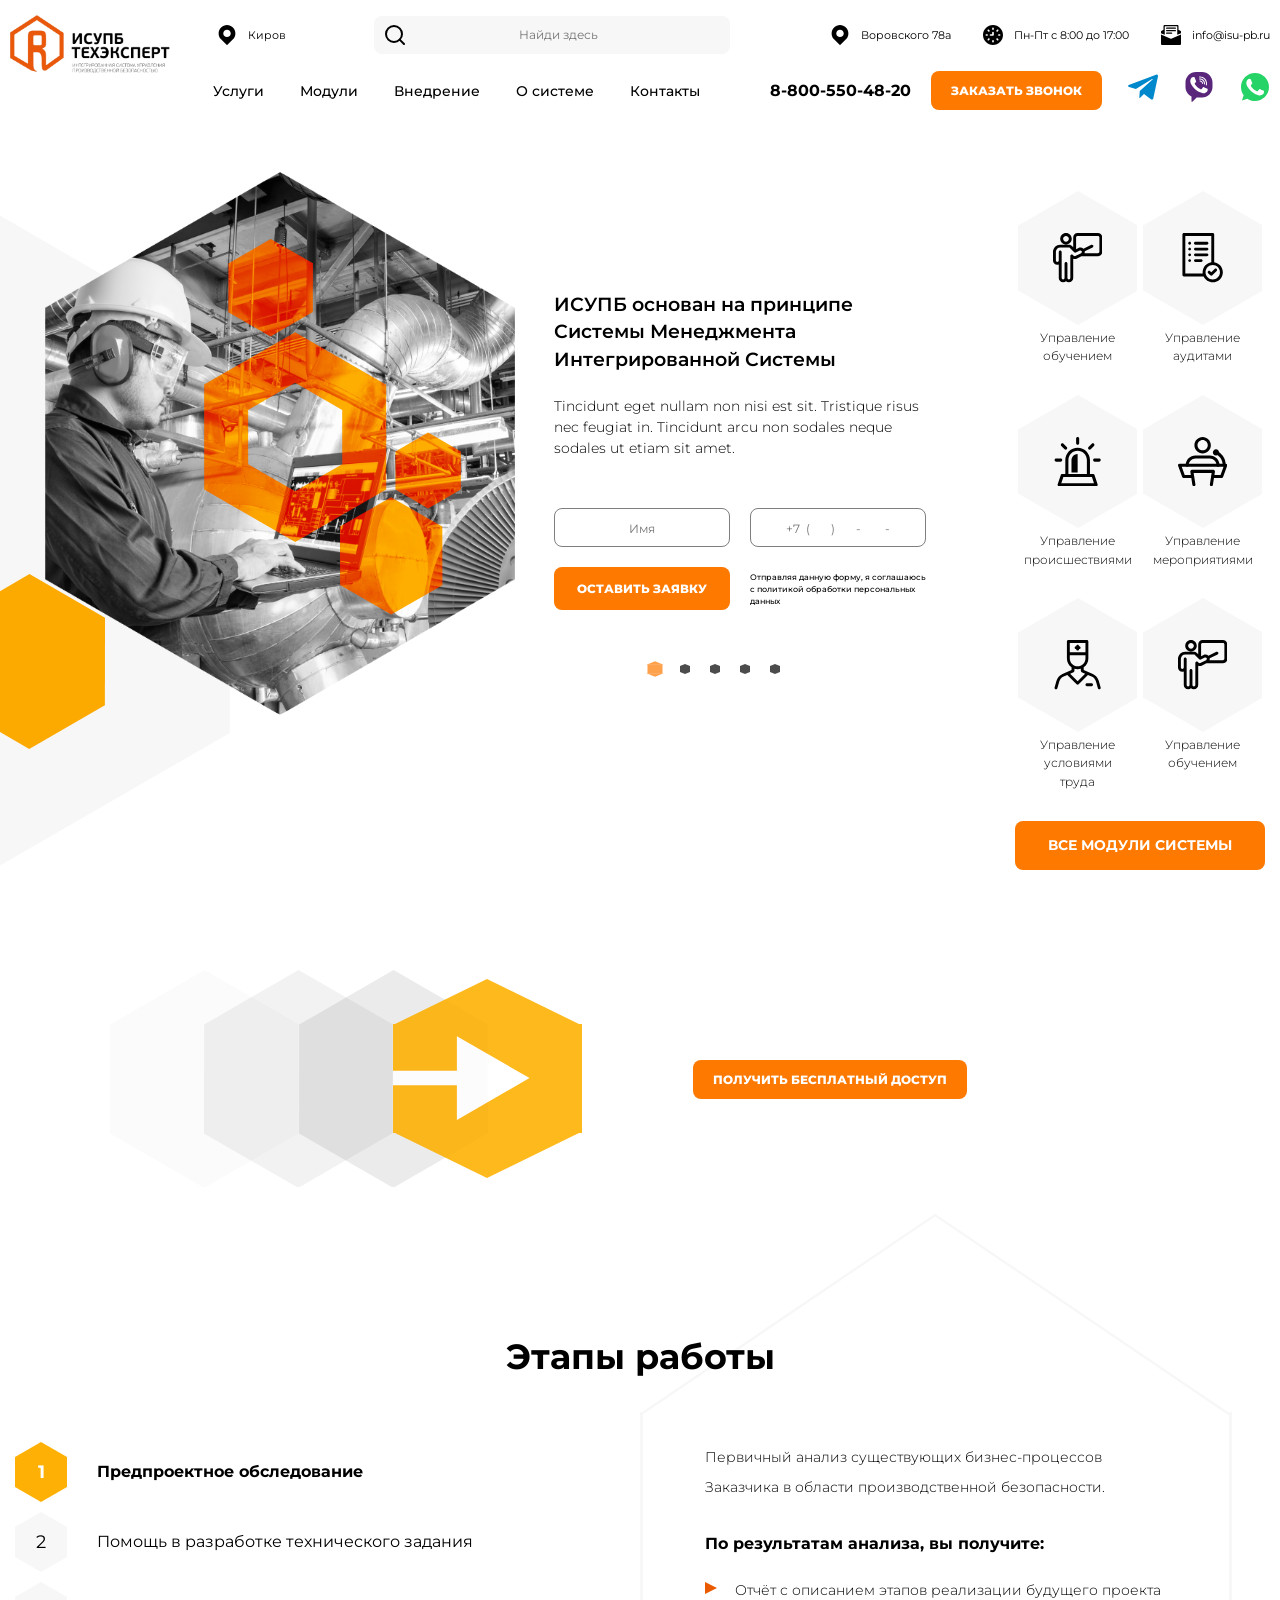
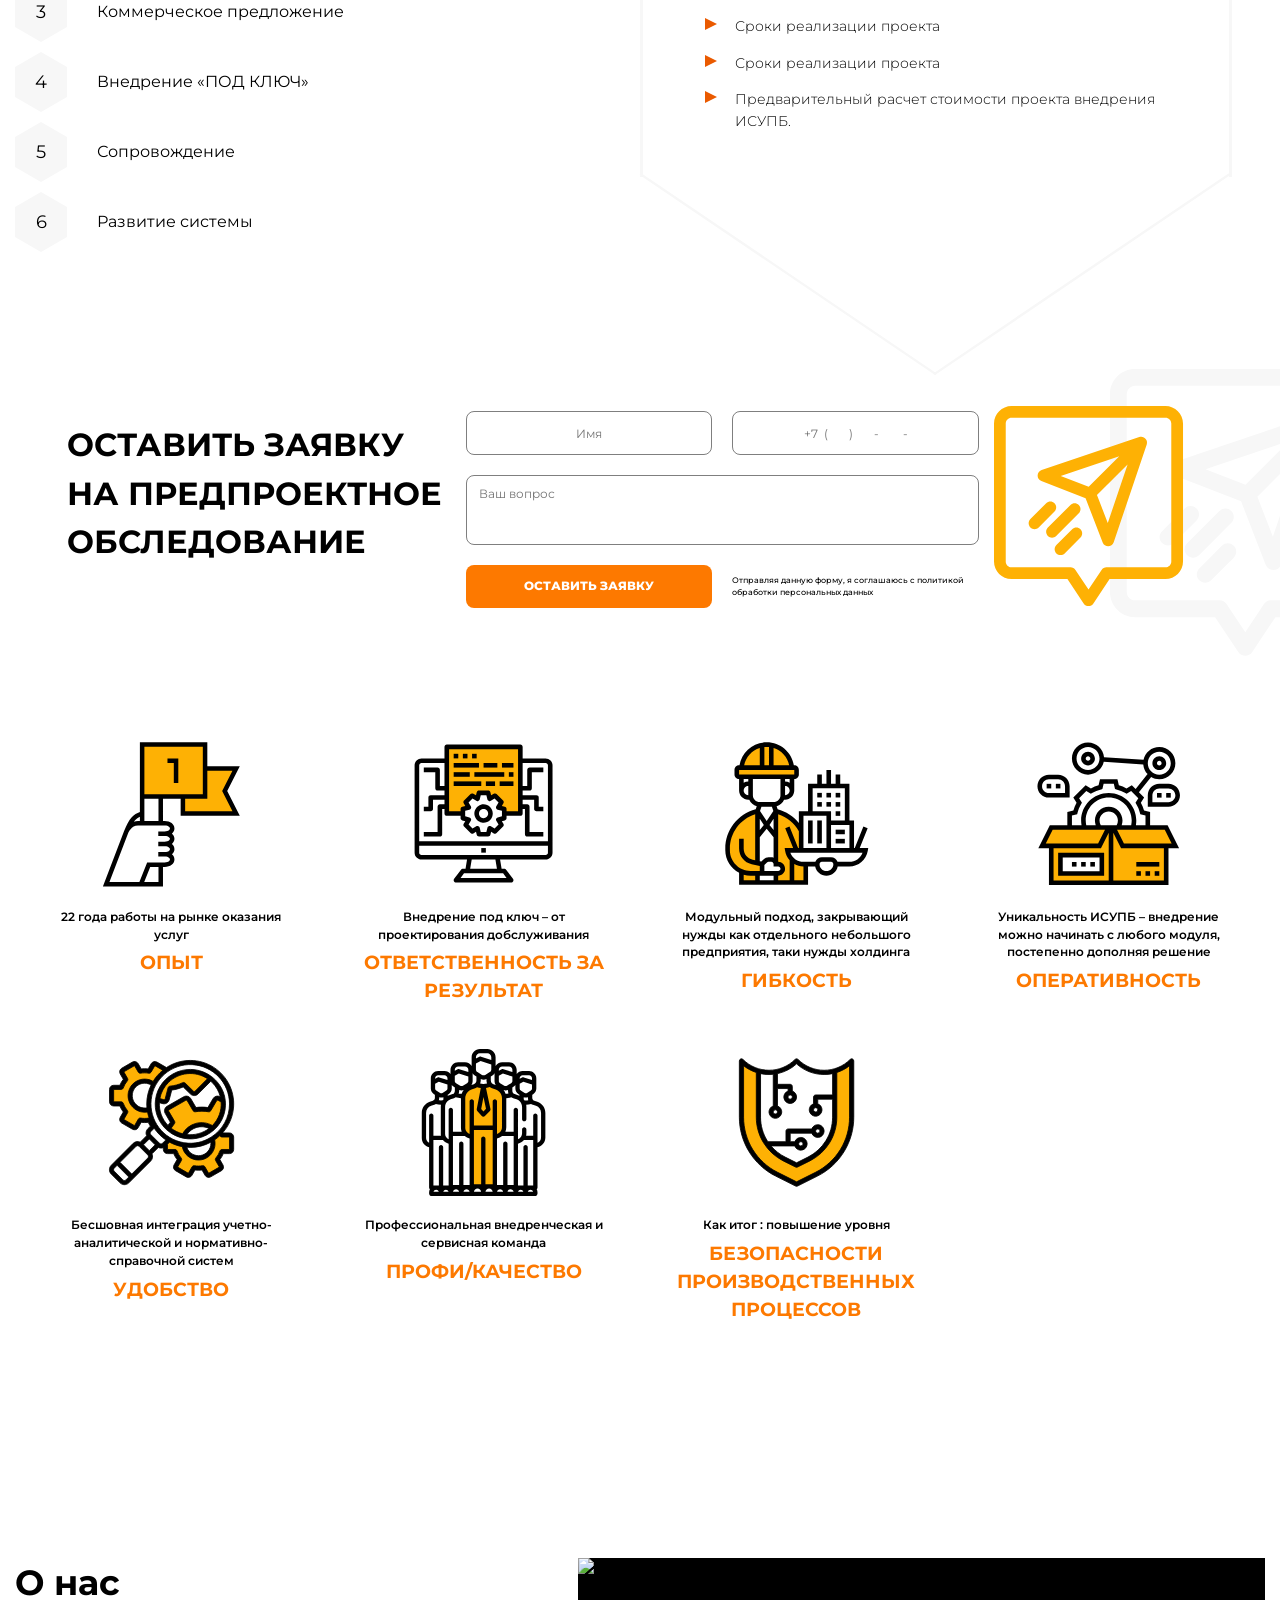
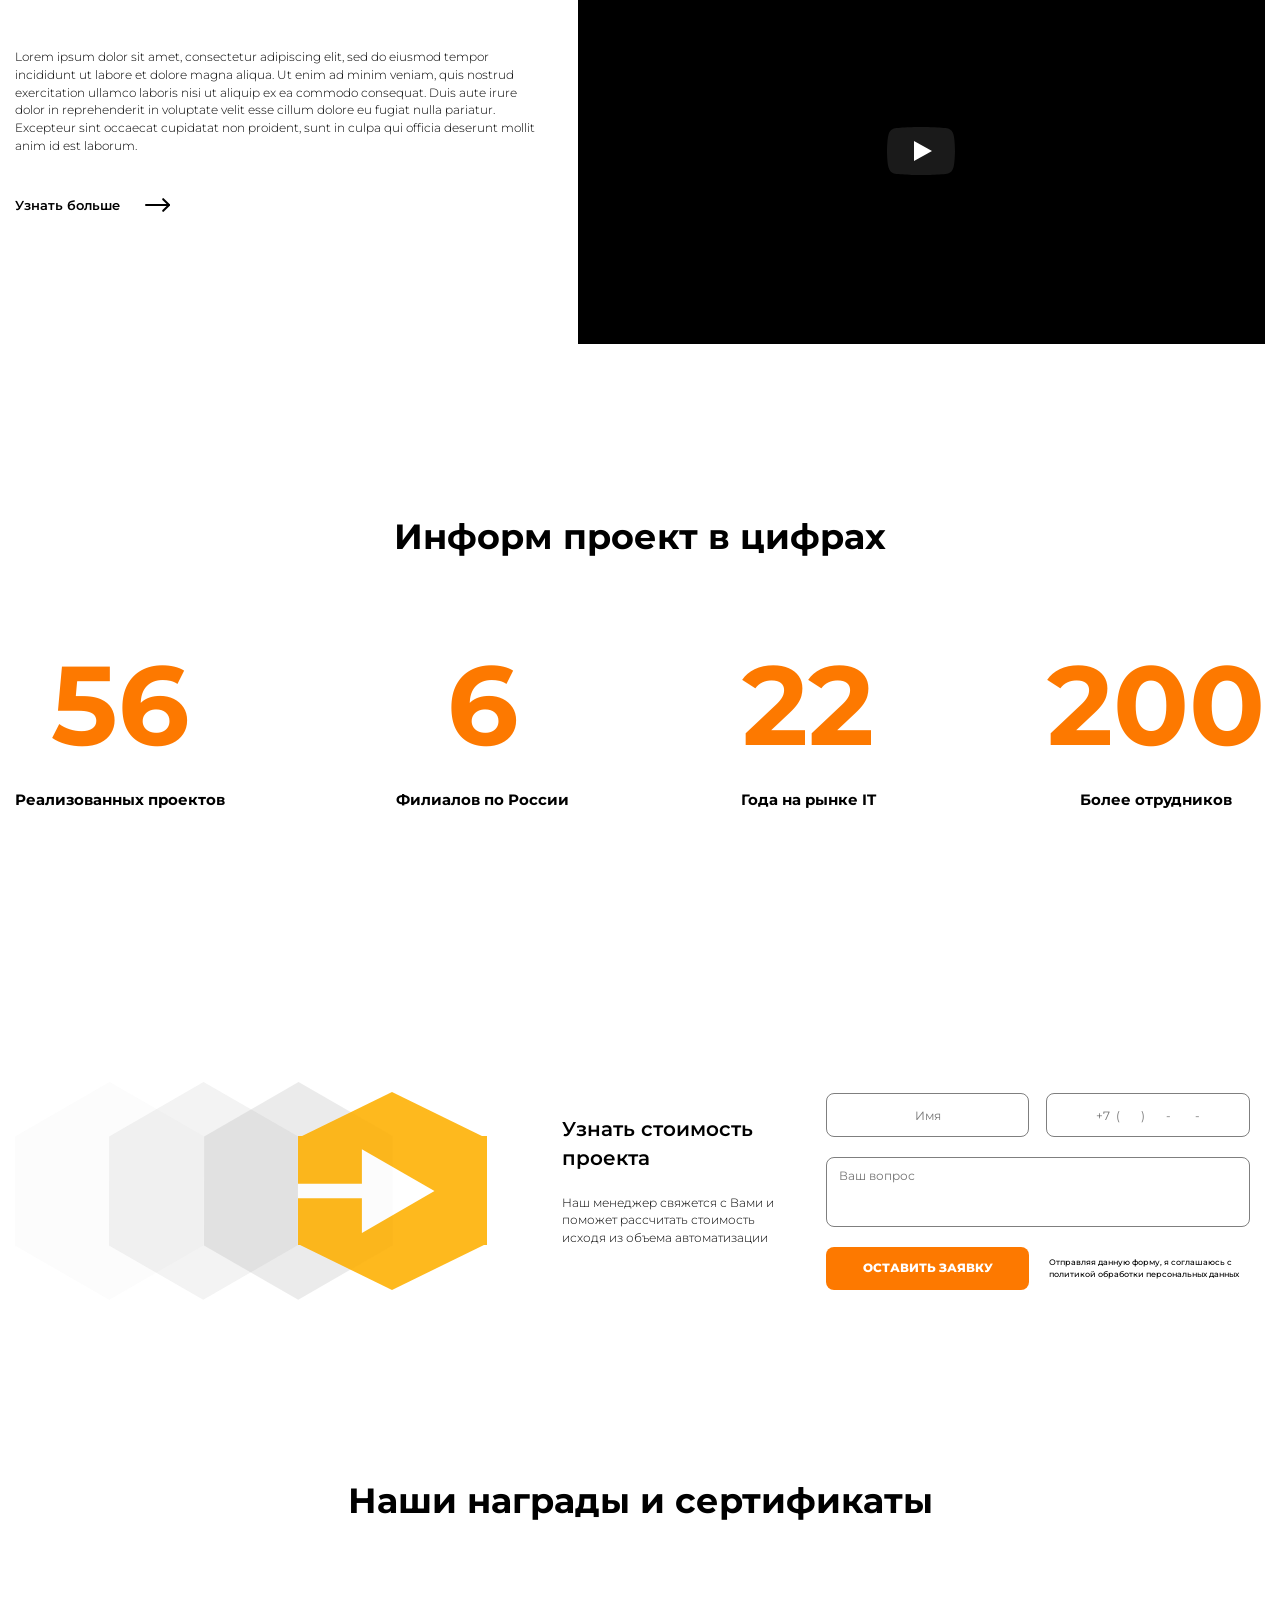
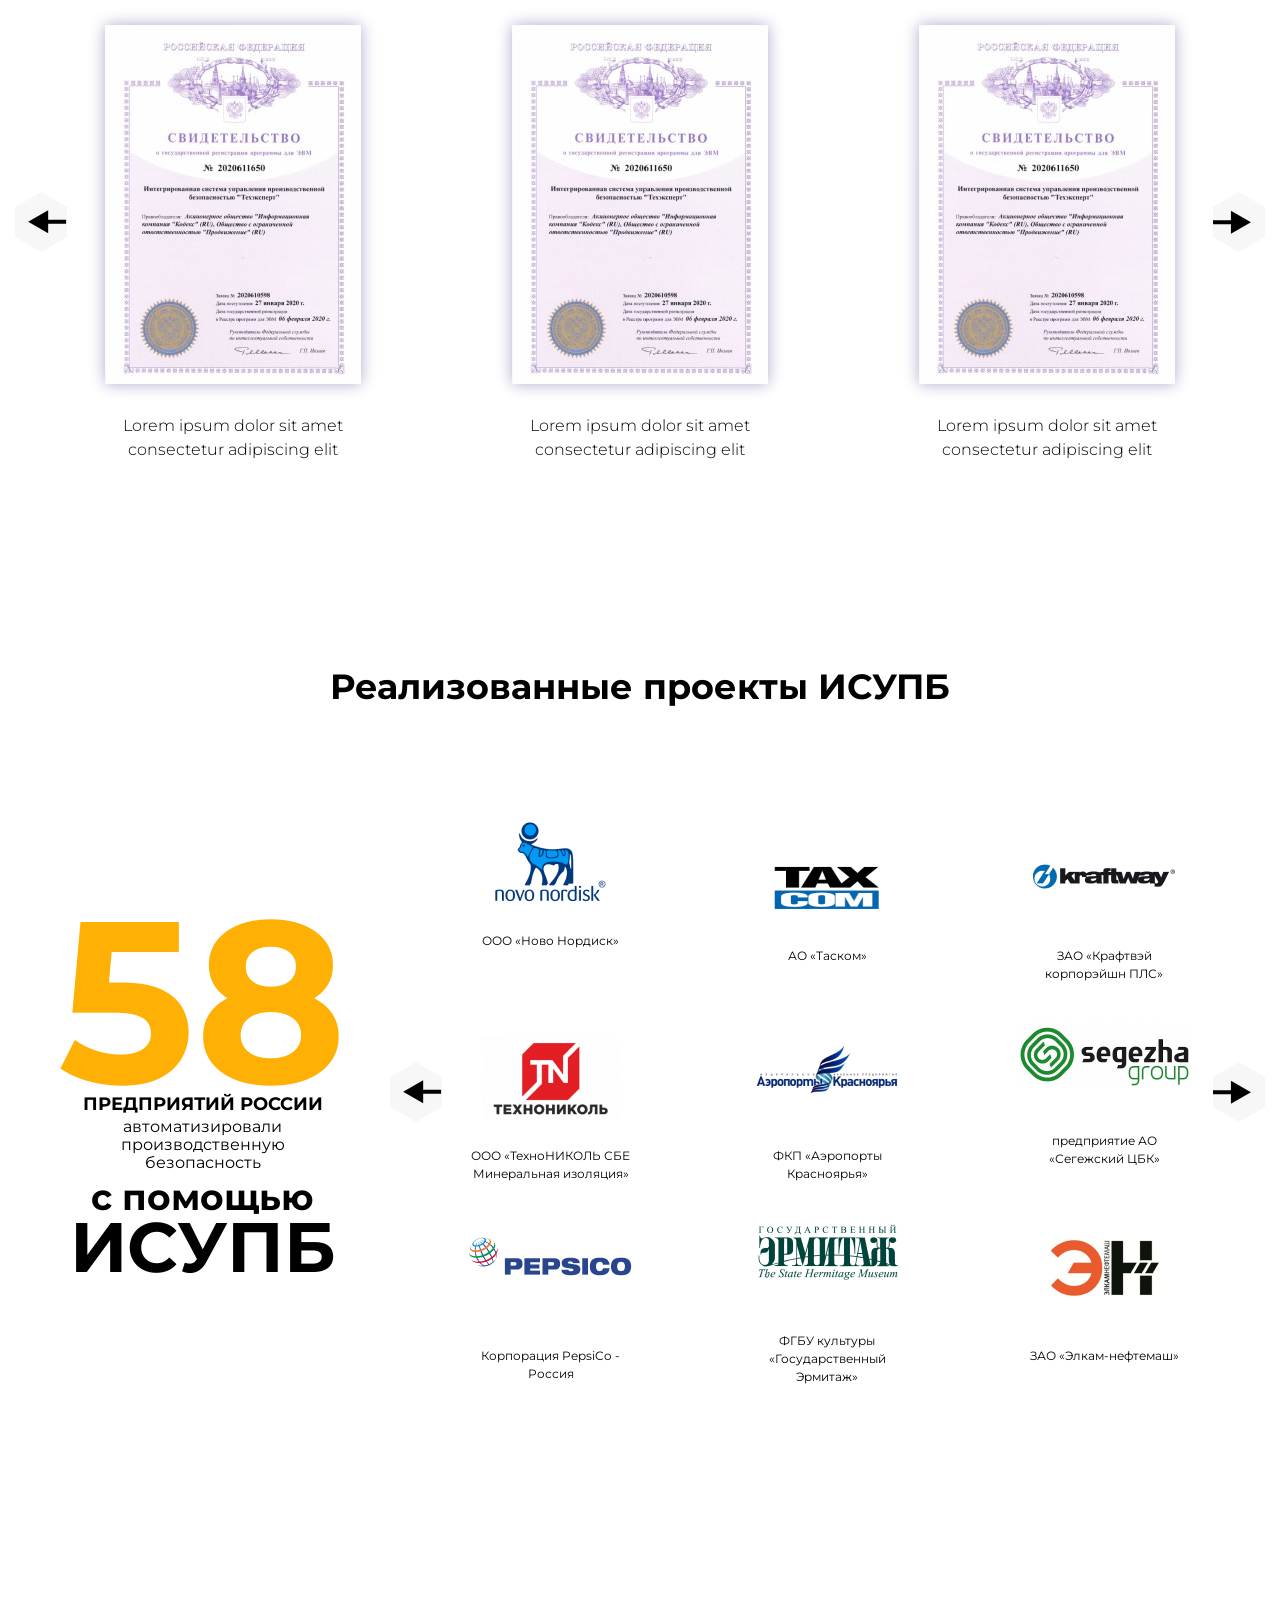
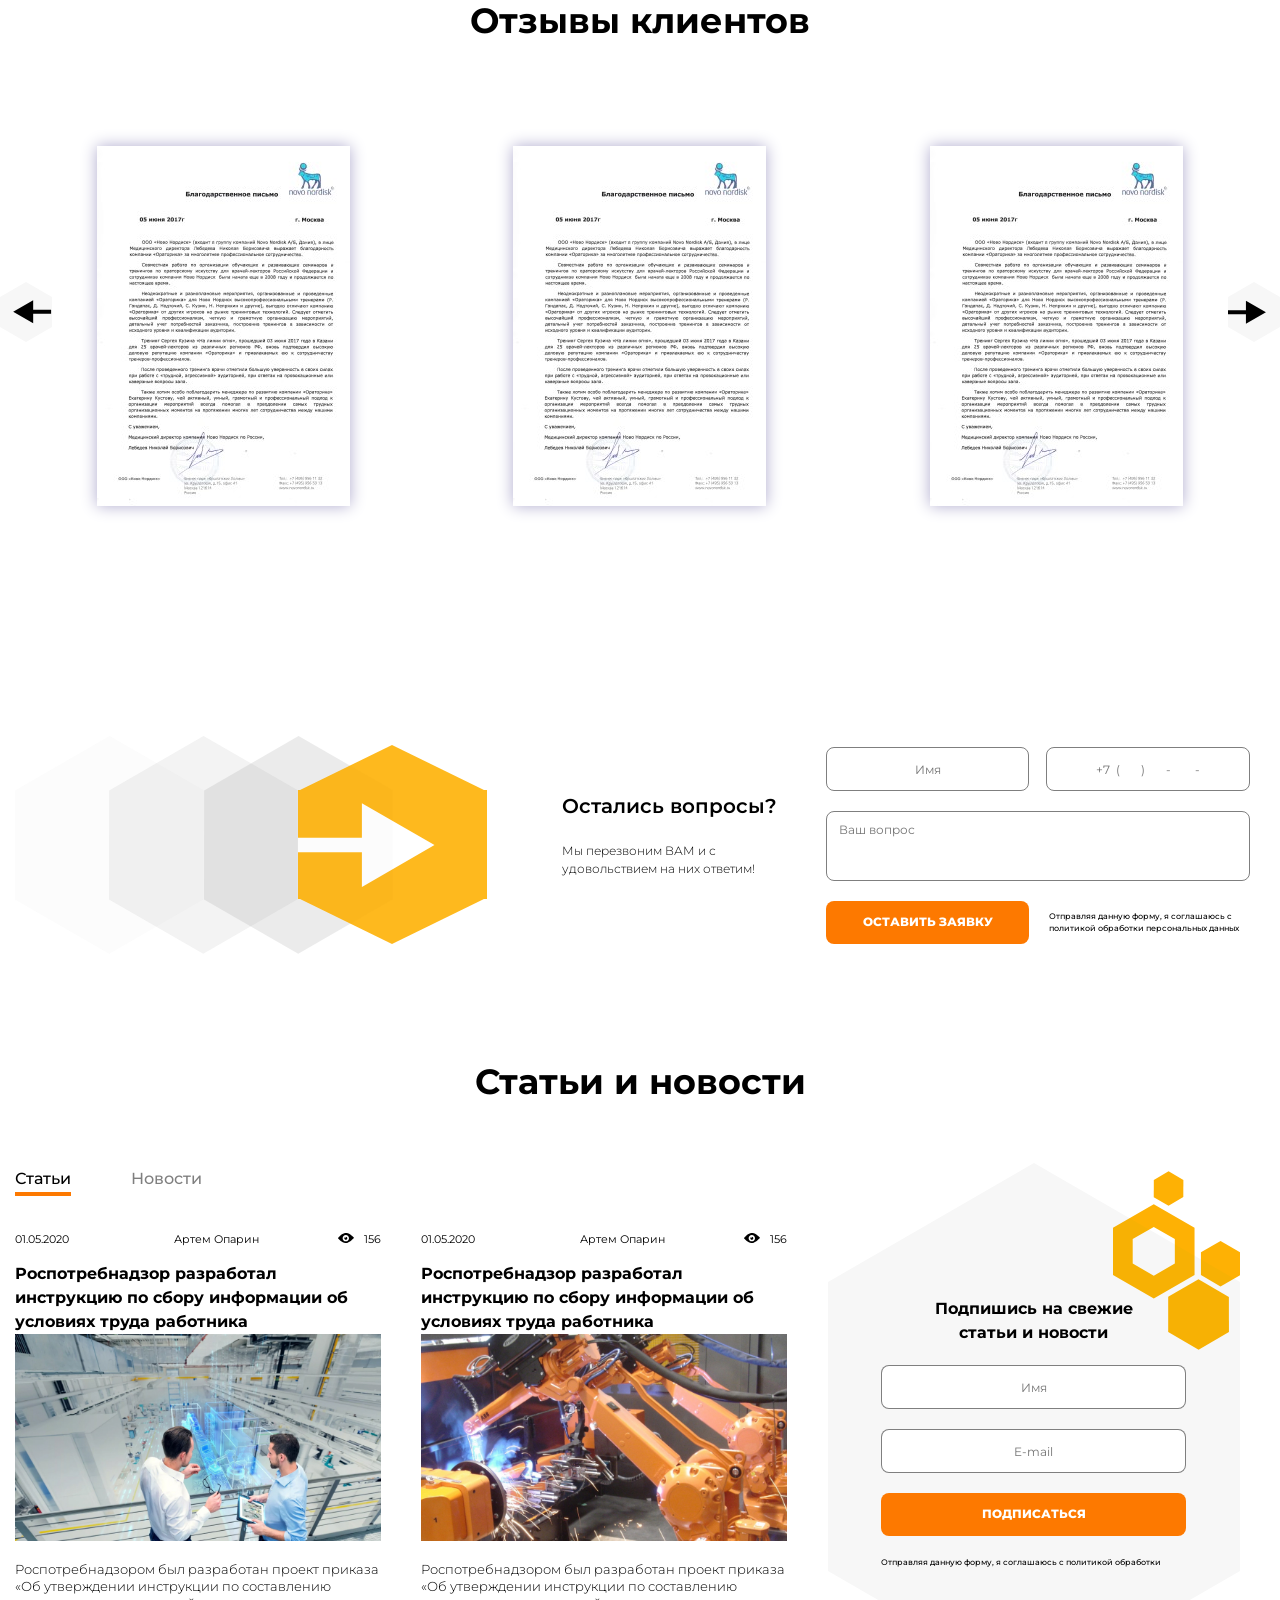
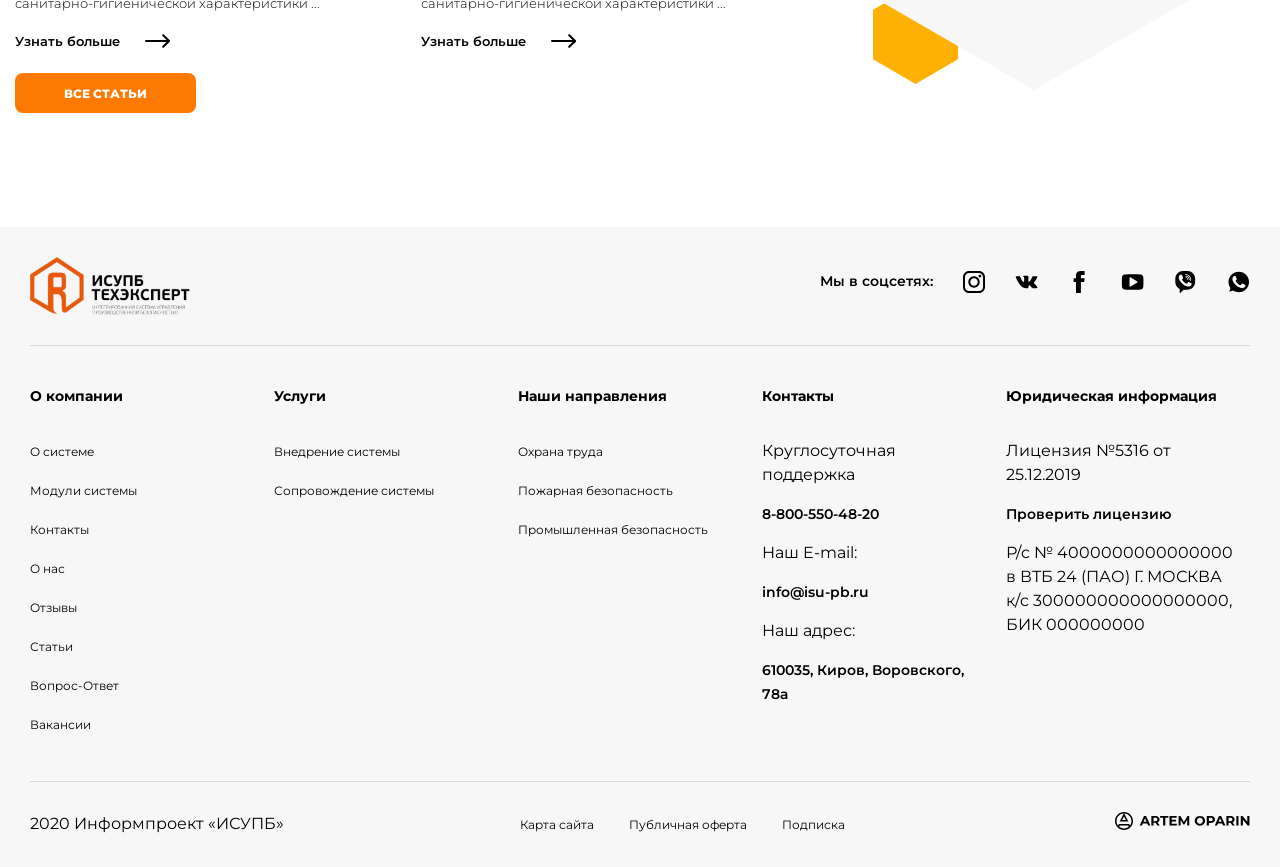
==== commit 798ac214: "pravki" ====
--- a/index.html
+++ b/index.html
@@ -1929,14 +1929,15 @@
   <aside class="modal-call">
     <div class="modal-call__wrapper">
       <form action="post" class="modal-form">
-        <input type="text" class="modal-form__input form-input" placeholder="Имя">
-        <input type="tel" class="form-input modal-form__input" placeholder="+7  (       )       -        -">
-        <textarea name="textarea" cols="30" rows="10" class="form-input modal-form__area" placeholder="Ваш вопрос"></textarea>
-        <a href="#" class="btn modal-form__btn">заказать звонок</a>
-        <div class="agreement modal-form__agreement">
-          Отправляя данную форму, я соглашаюсь с политикой обработки персональных данных
-        </div>
-
+        <div>
+          <input type="text" class="modal-form__input form-input" placeholder="Имя">
+          <input type="tel" class="form-input modal-form__input" placeholder="+7  (       )       -        -">
+          <textarea name="textarea" cols="30" rows="10" class="form-input modal-form__area" placeholder="Ваш вопрос"></textarea>
+          <a href="#" class="btn modal-form__btn">заказать звонок</a>
+          <div class="agreement modal-form__agreement">
+            Отправляя данную форму, я соглашаюсь с политикой обработки персональных данных
+          </div>
+        </div>
       </form>
       <div class="modal-call__exit">
         <svg width="20" height="21" viewBox="0 0 20 21" fill="none" xmlns="http://www.w3.org/2000/svg">
@@ -1951,15 +1952,18 @@
   <aside class="modal-free">
     <div class="modal-free__wrapper">
       <form action="post" class="modal-form">
-        <input type="text" class="modal-form__input form-input" placeholder="Имя">
-        <input type="tel" class="form-input modal-form__input" placeholder="+7  (       )       -        -">
-        <input type="email" class="modal-form__input form-input" placeholder="Email">
-        <input type="text" class="form-input modal-form__input" placeholder="Название компании">
-        <a href="#" class="btn modal-form__btn">отправить</a>
-        <div class="agreement modal-form__agreement">
-          Отправляя данную форму, я соглашаюсь с политикой обработки персональных данных
-        </div>
-
+        <div>
+
+
+          <input type="text" class="modal-form__input form-input" placeholder="Имя">
+          <input type="tel" class="form-input modal-form__input" placeholder="+7  (       )       -        -">
+          <input type="email" class="modal-form__input form-input" placeholder="Email">
+          <input type="text" class="form-input modal-form__input" placeholder="Название компании">
+          <a href="#" class="btn modal-form__btn">отправить</a>
+          <div class="agreement modal-form__agreement">
+            Отправляя данную форму, я соглашаюсь с политикой обработки персональных данных
+          </div>
+        </div>
       </form>
       <div class="modal-free__exit">
         <svg width="20" height="21" viewBox="0 0 20 21" fill="none" xmlns="http://www.w3.org/2000/svg">
--- a/main.css
+++ b/main.css
@@ -1 +1 @@
-@import url(https://fonts.googleapis.com/css2?family=Montserrat:wght@300;400;500;600;700;800&display=swap);*,:after,:before{box-sizing:border-box}ol[class],ul[class]{padding:0}.lock{overflow:hidden}blockquote,body,dd,dl,figcaption,figure,h1,h2,h3,h4,li,ol[class],p,ul[class]{margin:0}body,html{min-height:100vh;scroll-behavior:smooth;text-rendering:optimizeSpeed;line-height:1.5;font-family:Montserrat,sans-serif;overflow-x:hidden}ol[class],ul[class]{list-style:none}a{color:#000;text-decoration:none}a:not([class]){text-decoration-skip-ink:auto}img{max-width:100%;display:block}button,input,select,textarea{font:inherit}button,button:active,button:focus,input,input:active,input:focus,textarea,textarea:active,textarea:focus{cursor:pointer;border:none;outline:none}textarea{resize:none}@media(prefers-reduced-motion:reduce){*{animation-duration:.01ms!important;animation-iteration-count:1!important;transition-duration:.01ms!important;scroll-behavior:auto!important}}.animationShow{animation:showTabs 1s}@keyframes showTabs{0%{opacity:0}to{opacity:1}}.advantages{display:flex;flex-wrap:wrap;max-width:1630px;padding:125px 15px 300px;margin:0 auto}@media screen and (max-width:1630px){.advantages{padding:calc(-66.31455px + 11.73709vw) 15px calc(-210.17214px + 31.2989vw)}}@media screen and (max-width:991px){.advantages{padding:50px 15px 100px}}@media screen and (max-width:767px){.advantages{padding:30px 10px 50px}}@media screen and (max-width:575px){.advantages{padding:25px 10px}}.advantage{width:25%;display:flex;justify-content:flex-start;align-items:center;flex-direction:column;padding:0 50px 60px}.advantage__img{min-width:180px;transition:all .4s;display:flex;justify-content:center}.advantage__img:hover{transform:scale(1.1)}.advantage__subtitle{font-size:14px;font-weight:600;padding:30px 0 5px;text-align:center}.advantage__title{color:#fd7900;font-weight:700;font-size:24px;text-align:center}@media screen and (max-width:1630px){.advantage{width:25%;display:flex;padding:0 calc(-26.52582px + 4.69484vw) calc(-16.52582px + 4.69484vw)}.advantage__img svg{width:calc(26.94836px + 9.38967vw)!important;height:calc(26.94836px + 9.38967vw)!important}.advantage__subtitle{font-size:calc(3.79656px + .62598vw);padding:calc(-8.26291px + 2.34742vw) 0 5px}.advantage__title{font-size:calc(-1.50861px + 1.56495vw)}}@media screen and (max-width:991px){.advantage{width:33%;padding:0 20px 30px}.advantage__subtitle{font-size:10px}.advantage__title{font-size:14px}}@media screen and (max-width:767px){.advantage{width:50%;padding:0 15px 20px}.advantage__subtitle{font-size:10px}.advantage__img svg{width:100px!important;height:100px!important}.advantage__title{font-size:12px}}@media screen and (max-width:575px){.advantage{width:50%}.advantage__subtitle{font-size:8px;padding-top:15px}.advantage svg{width:100px!important;height:100px!important}}.about{display:flex;justify-content:space-between;max-width:1630px;margin:0 auto;padding:0 15px 250px}.about__content{width:64%}.about__content>iframe{width:100%;height:500px;display:block;border:none}@media screen and (max-width:1630px){.about{padding:0 15px calc(-132.62911px + 23.47418vw)}.about__content{width:60%}}@media screen and (max-width:1280px){.about__content{width:55%}.about__content>iframe{height:300px}}@media screen and (max-width:991px){.about{padding:0 15px 100px}.about__content{width:50%}}@media screen and (max-width:767px){.about{padding:0 10px 75px;display:flex;flex-wrap:wrap}.about__content{width:100%}}.about-text{width:36%;padding-right:75px}.about-text__title{font-size:40px;font-weight:700;padding-bottom:40px}.about-text__subtitle{font-size:14px;font-weight:300;padding-bottom:40px}.about-text__readmore{font-size:14px;font-weight:600;position:relative;display:flex;align-items:center}@media screen and (max-width:1630px){.about-text{width:40%;padding-right:calc(-73.39906px + 8.92019vw)}.about-text__title{font-size:calc(14.49139px + 1.56495vw)}.about-text__subtitle{font-size:calc(3.79656px + .62598vw)}.about-text__readmore{font-size:calc(8.89828px + .31299vw)}}@media screen and (max-width:1630px){.about-text{width:45%}}@media screen and (max-width:991px){.about-text{width:50%}.about-text__title{font-size:30px}.about-text__subtitle{font-size:10px;padding-bottom:15px}.about-text__readmore{font-size:12px}}@media screen and (max-width:767px){.about-text{width:100%;padding-bottom:30px}.about-text__title{font-size:30px;text-align:center;padding-bottom:40px}.about-text__subtitle{font-size:12px;padding-bottom:15px}}.about-modules{width:100%;position:relative;background-image:url(img/hexagonbgright.svg);background-position:100%;background-repeat:no-repeat;background-size:contain}.about-modules__about{padding-bottom:100px}.about-modules__wrapper{display:flex;max-width:1630px;padding:80px 30px 100px;margin:0 auto;z-index:10}.about-modules__text{width:36%;padding-right:70px}.about-modules__img{width:65%;position:relative}.about-modules__img-hexagon{position:absolute;top:50px;left:20px}.about-modules__title{font-weight:700;font-size:40px;padding:45px 0}.about-modules__description{font-weight:300;font-size:14px;padding-bottom:105px}@media screen and (max-width:1630px){.about-modules__about{padding-bottom:calc(-27.54304px + 7.82473vw)}.about-modules__wrapper{padding:calc(-22.03443px + 6.25978vw) 30px calc(-27.54304px + 7.82473vw)}.about-modules__text{width:40%;padding-right:calc(-78.05164px + 9.38967vw)}.about-modules__title{font-size:calc(14.49139px + 1.56495vw);padding:calc(-44.28013px + 5.47731vw) 0}.about-modules__description{font-size:calc(8.89828px + .31299vw);padding-bottom:calc(-86.31455px + 11.73709vw)}.about-modules__img-hexagon svg{width:calc(-228.79343px + 62.44131vw);height:calc(-177.37715px + 50.39124vw)}}@media screen and (max-width:991px){.about-modules__about{padding-bottom:50px}.about-modules__wrapper{padding:40px 15px}.about-modules__text{width:50%;padding-right:15px}.about-modules__title{font-size:30px;padding:10px 0}.about-modules__description{font-size:12px;padding-bottom:30px}.about-modules__img{width:50%}.about-modules__img-hexagon svg{width:280px;height:250px}}@media screen and (max-width:767px){.about-modules__about{padding-bottom:30px}.about-modules__wrapper{padding:30px 15px;display:flex;flex-wrap:wrap}.about-modules__text{width:100%;padding-right:0}.about-modules__title{font-size:26px}.about-modules__img{width:100%}.about-modules__img-hexagon svg{width:390px;height:322px}}@media screen and (max-width:575px){.about-modules__about{padding-bottom:30px}.about-modules__wrapper{padding:30px 15px;display:flex;flex-wrap:wrap}.about-modules__text{width:100%;padding-right:0}.about-modules__title{font-size:26px}.about-modules__img{width:100%}.about-modules__img-hexagon{display:none}}.agreement{padding-left:20px;font-weight:500;font-size:8px}.award{display:flex;flex-direction:column;justify-content:center;align-items:center;padding:40px 0}.award__subtitle{font-size:16px;font-weight:300;max-width:230px;margin:0 auto;text-align:center;z-index:5;padding-top:30px}.award__img img{transition:all .4s;z-index:1;box-shadow:0 0 15px 0 #afabce}.award__img img:hover{transform:scale(1.1)}@media screen and (max-width:991px){.award{padding:30px 0}.award__subtitle{font-size:14px;padding-top:20px}}@media screen and (max-width:767px){.award{padding:20px 0}.award__subtitle{font-size:12px;padding-top:15px}}@media screen and (max-width:575px){.award{padding:10px 0}.award__subtitle{padding-top:10px}}.awards{max-width:1500px;padding:100px 15px;margin:0 auto}.awards__title{padding-bottom:95px}.awards__next{right:-30px}.awards__next,.awards__prev{position:absolute;top:40%;z-index:10}.awards__prev{left:0}@media screen and (max-width:1630px){.awards{padding:calc(-27.54304px + 7.82473vw) 15px}}@media screen and (max-width:991px){.awards{padding:40px 15px}}@media screen and (max-width:767px){.awards{padding:30px 15px}}@media screen and (max-width:575px){.awards{padding:20px 0}}@media screen and (max-width:360px){.awards{padding:0}}.awards-content{position:relative;z-index:10}.awards-slider{padding:40px 0;margin:0 auto;display:flex;justify-content:space-between}.awards-slider__img{display:block;margin:0 auto}.awards-slider__img img{transition:all .4s;z-index:1;box-shadow:0 0 15px 0 #afabce}.awards-slider__img img:hover{transform:scale(1.1)}.awards-slider__subtitle{font-size:16px;font-weight:300;max-width:230px;margin:0 auto;text-align:center;z-index:5;padding-top:30px}.awards-nav{margin:-250px auto 0 -5.5%;padding-bottom:250px}.articles__title{padding-bottom:80px}.article{max-width:1080px;padding:80px 30px 100px;margin:0 auto}.article__data,.article__title{padding-bottom:20px}.article__data{font-weight:300;font-size:14px}.article__content{display:flex}.article__item{width:60%}.article__header{padding:20px 10% 20px 0}.article__img{padding-bottom:35px}.article__aside{padding-left:70px;padding-top:45px}.article__list-item{padding-bottom:30px}.article__link{font-size:14px;font-weight:600}@media screen and (max-width:991px){.article{padding:40px 15px}.article__title{padding-bottom:20px}.article__data{font-size:15px;padding-bottom:10px}.article__content{flex-wrap:wrap}.article__item{width:100%}.article__header{padding:15px 10% 15px 0}.article__img{padding-bottom:20px}.article__aside{padding-left:0;display:flex;justify-content:center;padding-top:25px}.article__list-item{padding-bottom:15px}.article__link{font-size:12px}.article__text{width:100%;display:flex;justify-content:space-between}.article__text>.text-paragraph{width:47%;font-size:12px;line-height:17px}}@media screen and (max-width:767px){.article{padding:30px 15px}.article__title{padding-bottom:10px}.article__data{font-size:14px}.article__header{padding:15px 0}.article__img{padding-bottom:15px}.article__text{flex-wrap:wrap}.article__text>.text-paragraph{width:100%}}@media screen and (max-width:575px){.article__header>.news-item__author{order:1}.article__header>.news-item__views{order:2}}.btn{background-color:#fd7900;border-radius:8px;transition:all .4s;color:#fff;font-size:12px;font-weight:800;text-transform:uppercase}.btn:hover{background-color:#fff;color:#fd7900}.board{display:flex;flex-wrap:wrap}.board-item{width:33%;padding-right:7%;padding-bottom:100px}.board-item__header{display:flex;align-items:center;padding-bottom:30px;position:relative}.board-item__num{font-size:140px;font-weight:700;position:absolute;top:-89px;left:0;opacity:.1}.board-item__img{width:30%;display:flex;justify-content:flex-end;padding-right:10px}.board-item__title{width:50%;font-weight:700;font-size:24px;text-align:center}@media screen and (max-width:991px){.board-item{width:50%;padding-right:5%;padding-bottom:50px}.board-item__header{padding-bottom:20px}.board-item__num{font-size:120px;top:-79px}.board-item__img{width:25%}.board-item__title{width:50%;font-size:20px}}@media screen and (max-width:600px){.board-item{width:100%;padding-right:0;padding-bottom:40px}.board-item__header{padding-bottom:20px}.board-item__num{font-size:120px;top:-79px}.board-item__img{width:25%}.board-item__title{width:50%;font-size:20px}}.board-article{width:33%;padding:10px 20px 80px}.board-article__img{display:flex;justify-content:center;align-items:center;max-height:250px;position:relative}.board-article__img img.board-article__trapecoid{clip-path:polygon(20% 0,80% 0,100% 100%,0 100%)}.board-article__img img{max-height:250px}.board-article__title{padding:10px 20px;font-weight:600;font-size:14px}.board-article__description,.board-article__footer{font-weight:300;font-size:14px;padding:10px 20px}.board-article__footer{display:flex;justify-content:space-between}@media screen and (max-width:1630px){.board-article{padding:10px 20px calc(-22.03443px + 6.25978vw)}.board-article__description,.board-article__title{font-size:calc(8.89828px + .31299vw);padding:10px}.board-article__footer{font-size:calc(6.34742px + .46948vw);padding:10px}}@media screen and (max-width:991px){.board-article{width:50%;padding:10px 15px 40px}.board-article__description,.board-article__footer,.board-article__title{font-size:12px}}@media screen and (max-width:767px){.board-article{width:100%;padding:10px 0}}.board-reviews{width:25%;display:flex;justify-content:center;align-items:center;padding-bottom:110px}@media screen and (max-width:1440px){.board-reviews{width:33%;justify-content:space-between;padding-bottom:70px}}@media screen and (max-width:991px){.board-reviews{width:50%;padding-bottom:40px}}@media screen and (max-width:650px){.board-reviews{width:100%;padding-bottom:30px}}.board-video{width:48%;display:flex;align-items:center;padding-top:100px}.board-video__board{justify-content:space-between}.board-video__content{width:100%}.board-video__content>iframe{width:100%;height:100%;min-height:350px;border:none}.video{position:relative;width:100%;height:0;padding-bottom:56.25%;background-color:#000}.video__link,.video__media{position:absolute;top:0;left:0;width:100%;height:100%}.video__media{border:none}.video__button{position:absolute;top:50%;left:50%;z-index:1;display:none;padding:0;width:68px;height:48px;border:none;background-color:transparent;transform:translate(-50%,-50%);cursor:pointer}.video__button-shape{fill:#212121;fill-opacity:.8}.video__button-icon{fill:#fff}.video__button:focus{outline:none}.video:hover .video__button-shape,.video__button:focus .video__button-shape{fill:red;fill-opacity:1}.video--enabled{cursor:pointer}.video--enabled .video__button{display:block}@media screen and (max-width:1440px){.board-video{padding-top:calc(-49.77712px + 10.40119vw)}.board-video__content>iframe{min-height:calc(29.04903px + 22.28826vw)}}@media screen and (max-width:767px){.board-video{width:100%;padding-top:15px}.board-video__content>iframe{min-height:300px}}.board-contacts{justify-content:space-between;padding:0}.board-contacts__item{width:33%;display:flex;flex-direction:column;justify-content:center;padding-left:10%}.board-contacts__title{font-size:18px;font-weight:700;padding-bottom:20px}.board-contacts__link{font-weight:600;font-size:24px;transition:all .4s}.board-contacts__link:hover{color:#fd7900}.board-contacts__description{font-size:14px}@media screen and (max-width:1630px){.board-contacts__title{font-size:calc(7.79656px + .62598vw);padding-bottom:calc(-5.50861px + 1.56495vw)}.board-contacts__link{font-size:calc(3.59311px + 1.25196vw)}.board-contacts__description{font-size:calc(8.89828px + .31299vw)}}@media screen and (max-width:991px){.board-contacts__item{padding-left:7%}.board-contacts__title{font-size:14px;padding-bottom:10px}.board-contacts__link{font-size:16px}.board-contacts__description{font-size:12px}}@media screen and (max-width:767px){.board-contacts,.board-contacts__item{justify-content:center}.board-contacts__item{padding-left:0;width:50%;align-items:center;padding-bottom:20px;max-width:320px;text-align:center}.board-contacts__link,.board-contacts__title{font-size:14px}.board-contacts__description{font-size:12px}}@media screen and (max-width:575px){.board-contacts__item{width:100%}}.block-faq__title{padding-bottom:80px}.characteristics{max-width:1630px;padding:0 30px 100px;margin:0 auto}.characteristics__slider{max-width:1500px;margin:0 auto;width:100%;display:flex;justify-content:center;align-items:center}@media screen and (max-width:1630px){.characteristics{padding:0 30px calc(-27.54304px + 7.82473vw)}.characteristics__slider{margin:0 15px}}@media screen and (max-width:991px){.characteristics{padding:0 30px 50px}}.characteristic{position:relative;width:auto;height:50px;background-color:#f7f7f7;margin:0 15px;display:flex;justify-content:center;align-items:center;padding:0 15px;cursor:pointer;transition:all .4s;font-size:14px;font-weight:300}.characteristic:hover{transform:scale(1.1)}.characteristic:after,.characteristic:before{content:"";position:absolute;width:0;border-top:25px solid transparent;border-bottom:25px solid transparent}.characteristic:before{left:100%;border-left:10px solid #f7f7f7}.characteristic:after{right:100%;width:0;border-right:10px solid #f7f7f7}.nav.characteristic-nav{width:100%;margin-top:-56px;padding-bottom:50px}.dots{display:flex;width:200px;flex-wrap:wrap}.dots__dot{cursor:pointer;position:relative;width:10px;height:6px;background-color:#000;margin:3px 20px 0 0;transition:all .4s}.dots__dot:after,.dots__dot:before{content:"";position:absolute;width:0;border-left:5px solid transparent;border-right:5px solid transparent}.dots__dot:before{bottom:100%;border-bottom:2.89px solid #000}.dots__dot:after{top:100%;width:0;border-top:2.89px solid #000}.dots__dot-active{background-color:#fd7900;transform:scale(1.5)}.dots__dot-active:before{bottom:100%;border-bottom:2.89px solid #fd7900;transform:scale(1.15)}.dots__dot-active:after{top:100%;width:0;border-top:2.89px solid #fd7900;transform:scale(1.15)}.dots__dot-active:hover{background-color:#fd7900}.dots__dot-active:hover:before{bottom:100%;border-bottom:2.89px solid #fd7900}.dots__dot-active:hover:after{top:100%;width:0;border-top:2.89px solid #fd7900}.dots__dot:hover{background-color:#fd7900}.dots__dot:hover:before{bottom:100%;border-bottom:2.89px solid #fd7900}.dots__dot:hover:after{top:100%;width:0;border-top:2.89px solid #fd7900}.employees{width:100%;max-width:1630px;padding:30px;margin:0 auto}.employees__item{width:25%;flex-direction:column;padding-bottom:80px}.employees__img,.employees__item{display:flex;justify-content:center;align-items:center}.employees__img{width:90%;transition:all .4s;position:relative;margin-bottom:15px}.employees__img img{clip-path:polygon(50% 0,100% 20%,100% 80%,50% 100%,0 80%,0 20%)}.employees__img:hover{transform:scale(1.05)}.employees__name{padding:11px;font-weight:500;font-size:16px}.employees__info{text-align:center}.employees__list{font-weight:300;font-size:14px}@media screen and (max-width:1630px){.employees__item{padding-bottom:calc(-22.03443px + 6.25978vw)}.employees__name{font-size:calc(10.89828px + .31299vw)}.employees__list{font-size:calc(8.89828px + .31299vw)}.employees__img{width:calc(55.93114px + 12.51956vw)}}@media screen and (max-width:991px){.employees{padding:15px}.employees__item{padding-bottom:30px;width:33%}.employees__name{font-size:14px}.employees__list{font-size:12px}.employees__img{width:180px}}@media screen and (max-width:767px){.employees__item{padding-bottom:20px;width:50%}}@media screen and (max-width:575px){.employees__item{padding-bottom:20px;width:100%}}.footer{background-color:#f7f7f7;padding:30px}.footer__logo-bottom{display:none}@media screen and (max-width:767px){.footer{padding:15px}}@media screen and (max-width:575px){.footer{padding:15px}.footer__logo-top{display:none}.footer__logo-bottom{margin:0 auto 20px;display:inline-block}}#footer-menu1>li,#footer-menu2>li,#footer-menu3>li,#footer-menu4>li,#footer-menu5>li{padding-bottom:15px;transition:all .4s}#footer-menu1>li:active,#footer-menu2>li:active,#footer-menu3>li:active,#footer-menu4>li:active,#footer-menu5>li:active{transform:scale(1.05)}#footer-menu1>li>a,#footer-menu2>li>a,#footer-menu3>li>a,#footer-menu4>li>a,#footer-menu5>li>a{font-size:12px;font-weight:400;transition:all .4s}#footer-menu1>li>a span,#footer-menu2>li>a span,#footer-menu3>li>a span,#footer-menu4>li>a span,#footer-menu5>li>a span{font-weight:600;font-size:14px}#footer-menu1>li>a span:hover,#footer-menu2>li>a span:hover,#footer-menu3>li>a span:hover,#footer-menu4>li>a span:hover,#footer-menu5>li>a span:hover{color:#fd7900}#footer-menu1>li>a span:active,#footer-menu2>li>a span:active,#footer-menu3>li>a span:active,#footer-menu4>li>a span:active,#footer-menu5>li>a span:active{transform:scale(1.05)}#footer-menu1>li>a:hover,#footer-menu2>li>a:hover,#footer-menu3>li>a:hover,#footer-menu4>li>a:hover,#footer-menu5>li>a:hover{color:#fd7900}.footer-content{max-width:1630px;margin:0 auto;padding:40px 0 30px;border-bottom:1px solid #d8d8d8;display:flex}.footer-content__item{padding-right:50px;min-width:300px}.footer-content__title{font-weight:700;font-size:18px;padding-bottom:32px}.footer-content__elemlist{padding-bottom:15px;transition:all .4s}.footer-content__elemlist:active{transform:scale(1.05)}.footer-content__link{font-size:12px;font-weight:400;transition:all .4s}.footer-content__link span{font-weight:600;font-size:14px}.footer-content__link span:hover{color:#fd7900}.footer-content__link span:active{transform:scale(1.05)}.footer-content__link:hover{color:#fd7900}@media screen and (max-width:1600px){.footer-content{flex-wrap:wrap}.footer-content__item{width:20%;min-width:auto}}@media screen and (max-width:1280px){.footer-content__title{font-size:14px}.footer-content__item{padding-right:15px}.footer-content__link{font-size:10px}.footer-content__elemlist,.footer-content__link span{font-size:12px}}@media screen and (max-width:991px){#footer-menu1>li,#footer-menu2>li,#footer-menu3>li,#footer-menu4>li,#footer-menu5>li{padding-bottom:8px}.footer-content__item{width:30%}.footer-content__title{padding-bottom:10px}.footer-content__elemlist{padding-bottom:8px}.footer-content__elemlist:last-child{padding-bottom:20px}}@media screen and (max-width:767px){.footer-content__item{width:50%}}@media screen and (max-width:575px){.footer-content__list{display:none}.footer-content__list.active{display:block}.footer-content__item{width:100%}.footer-content__title{position:relative;cursor:pointer}.footer-content__title:after{content:url(img/ularrow.svg);position:absolute;top:-3px;right:10%;transform:rotate(180deg)}.footer-content__title.active:after{content:url(img/ularrow.svg);position:absolute;top:0;right:10%;transform:rotate(0deg)}.footer-content__item:last-child{padding-bottom:30px}}@media screen and (max-width:360px){.footer-content__title.active:after,.footer-content__title:after{right:0}}.footer-footer{max-width:1630px;margin:0 auto;display:flex;justify-content:space-between;padding-top:30px}.footer-footer__list{display:flex}.footer-footer__elemlist{transition:all .4s;padding-right:35px}.footer-footer__elemlist:active{transform:scale(1.05)}.footer-footer__link{transition:all .4s;font-size:12px}.footer-footer__link:hover{color:#fd7900}.footer-footer__logo{transition:all .4s;cursor:pointer}.footer-footer__logo path{transition:all .4s}.footer-footer__logo:hover path{fill:#fd7900}.footer-footer__logo:active path{transform:scale(.9)}@media screen and (max-width:991px){.footer-footer{flex-wrap:wrap}.footer-footer__copy{font-size:14px}.footer-footer__copy,.footer-footer__list,.footer-footer__logo{display:flex;justify-content:center;width:100%;padding:15px 0}}@media screen and (max-width:767px){.footer-footer{padding-top:15px}.footer-footer__list{justify-content:space-between;flex-wrap:wrap;display:none}.footer-footer__elemlist{padding:0 10px}.footer-footer__copy{font-size:12px}}.footer-header{max-width:1630px;margin:0 auto;display:flex;justify-content:space-between;align-items:center;padding-bottom:30px;border-bottom:1px solid #d8d8d8}@media screen and (max-width:767px){.footer-header{justify-content:center;flex-wrap:wrap}}@media screen and (max-width:575px){.footer-header{justify-content:center;flex-wrap:wrap;background-color:#fff;margin-left:-15px;margin-top:-15px;padding:15px;width:calc(100% + 30px);height:calc(100% + 15px)}}.footer-social{display:flex}.footer-social__title{font-size:14px;font-weight:600}.footer-social__item{margin-left:30px;transition:all .4s;cursor:pointer}.footer-social__item:hover{transform:scale(1.1)}.footer-social__item:hover svg path{fill:#fd7900}.footer-social__item:hover svg path.socialwhite{fill:#fafafa}.footer-social__item:active{transform:scale(.9)}@media screen and (max-width:767px){.footer-social{width:100%;justify-content:space-between;flex-wrap:wrap;padding-top:30px}.footer-social__item{margin-left:0}}@media screen and (max-width:575px){.footer-social__title{width:100%;padding-bottom:20px;text-align:center}}.form-input{padding:9px 12px;border:1px solid rgba(0,0,0,.5);border-radius:8px;transition:all .4s;background-color:transparent}.form-input:hover{border:1px solid rgba(253,121,0,.4)}.form-input:active,.form-input:focus{border:1px solid #fd7900;background-color:#f7f7f7}.form-input::placeholder{font-size:12px;font-weight:400}.form-search{position:relative}.form-search__search{width:356px;padding:10.5px 20px 10.5px 45px;background-color:#f7f7f7;border-radius:8px}.form-search__search::placeholder{font-size:12px}.form-search:before{content:url(img/search.svg);display:block;width:20px;height:20px;position:absolute;top:9px;left:11px}@media screen and (max-width:1080px){.form-search__search{width:250px;padding:8px 20px 8px 45px}.form-search:before{top:4px}}.faq__text{width:125%}.faq__tabs{height:490px;padding:0 25px 0 100px}@media screen and (max-width:1700px){.faq__text{width:120%}.faq__tabs{height:auto;min-height:290px;padding:0 25px 0 100px}}@media screen and (max-width:1630px){.faq__text{width:100%}.faq__tabs{height:auto;min-height:290px;padding:0 25px}}.form-questions{padding-bottom:40px;display:flex;justify-content:space-between;align-items:center}.form-questions input.form-questions__search{width:90%}.form-questions input.form-questions__search:-ms-input-placeholder{text-align:left}.form-questions input.form-questions__search:-moz-placeholder,.form-questions input.form-questions__search::-moz-placeholder{text-align:left}.form-questions input.form-questions__search::-webkit-input-placeholder{text-align:left}.form-questions__submit{padding:11px 18px 5px;margin-left:15px}.form-questions__submit:hover{background-color:#fd7900;transform:scale(1.1)}.form-call{display:flex;flex-direction:column;align-items:center;width:50%}.form-call__form{width:100%;max-width:340px}.form-call__title{font-weight:600;font-size:24px}.form-call__subtitle,.form-call__title{width:100%;max-width:340px;text-align:center}.form-call__subtitle{font-weight:300;font-size:14px;padding-bottom:20px}.form-call__input{display:flex;width:100%;margin-bottom:20px}.form-call__area{width:100%;height:140px}.form-call__submit{width:100%;display:flex;justify-content:center;align-items:center;padding:12.5px}.form-call__agremeent{padding:15px;text-align:center;font-weight:400;font-size:12px}@media screen and (max-width:1280px){.form-call{width:40%}}@media screen and (max-width:991px){.form-call{width:100%}}.faq-content{display:flex}@media screen and (max-width:991px){.faq-content{flex-wrap:wrap}}.glitch{color:#000;font-size:24px;position:relative;width:400px;margin:0 auto;font-weight:500}.glitch span{font-weight:700}@keyframes noise-anim{0%{clip:rect(55px,9999px,98px,0)}5%{clip:rect(50px,9999px,73px,0)}10%{clip:rect(100px,9999px,86px,0)}15%{clip:rect(14px,9999px,58px,0)}20%{clip:rect(37px,9999px,93px,0)}25%{clip:rect(37px,9999px,4px,0)}30%{clip:rect(57px,9999px,65px,0)}35%{clip:rect(80px,9999px,82px,0)}40%{clip:rect(4px,9999px,86px,0)}45%{clip:rect(93px,9999px,31px,0)}50%{clip:rect(82px,9999px,59px,0)}55%{clip:rect(96px,9999px,54px,0)}60%{clip:rect(41px,9999px,21px,0)}65%{clip:rect(87px,9999px,11px,0)}70%{clip:rect(51px,9999px,91px,0)}75%{clip:rect(16px,9999px,58px,0)}80%{clip:rect(21px,9999px,18px,0)}85%{clip:rect(65px,9999px,83px,0)}90%{clip:rect(23px,9999px,60px,0)}95%{clip:rect(97px,9999px,67px,0)}to{clip:rect(7px,9999px,54px,0)}}.glitch:after{content:attr(data-text);position:absolute;left:2px;text-shadow:-1px 0 red;top:0;color:#000;background:transparent;overflow:hidden;clip:rect(0,900px,0,0);animation:noise-anim 30s linear infinite alternate-reverse}@keyframes noise-anim-2{0%{clip:rect(2px,9999px,87px,0)}5%{clip:rect(46px,9999px,51px,0)}10%{clip:rect(5px,9999px,94px,0)}15%{clip:rect(37px,9999px,53px,0)}20%{clip:rect(16px,9999px,36px,0)}25%{clip:rect(29px,9999px,29px,0)}30%{clip:rect(66px,9999px,95px,0)}35%{clip:rect(56px,9999px,80px,0)}40%{clip:rect(28px,9999px,97px,0)}45%{clip:rect(34px,9999px,31px,0)}50%{clip:rect(52px,9999px,79px,0)}55%{clip:rect(79px,9999px,74px,0)}60%{clip:rect(55px,9999px,98px,0)}65%{clip:rect(47px,9999px,25px,0)}70%{clip:rect(99px,9999px,56px,0)}75%{clip:rect(57px,9999px,45px,0)}80%{clip:rect(5px,9999px,61px,0)}85%{clip:rect(60px,9999px,78px,0)}90%{clip:rect(81px,9999px,94px,0)}95%{clip:rect(6px,9999px,30px,0)}to{clip:rect(84px,9999px,28px,0)}}.glitch:before{content:attr(data-text);position:absolute;left:-2px;text-shadow:1px 0 #00f;top:0;color:#000;background:transparent;overflow:hidden;clip:rect(0,900px,0,0);animation:noise-anim-2 15s linear infinite alternate-reverse}.header{max-width:1630px;margin:0 auto;display:flex;width:100%;padding:17px 26px 22px}.header__burger{display:none}@media screen and (max-width:1630px){.header{padding:15px 10px 20px}}@media screen and (max-width:991px){.header{display:flex;justify-content:space-between;align-items:center}.header__burger{display:block;position:relative;width:20px;height:20px;z-index:21;margin-right:20px}.header__burger-fixed{display:none;width:40px}.header__burger-fixed.active{display:block}.header__burger.active{position:fixed;top:20px;left:5px}.header__burger.active:after,.header__burger.active:before{width:170%}.header__burger.active:before{transform:rotate(45deg);top:8px}.header__burger.active:after{transform:rotate(-45deg);bottom:8px}.header__burger.active span{transform:scale(0)}.header__burger:after,.header__burger:before{content:"";background-color:#000;position:absolute;width:100%;height:4px;left:0;transition:all .4s}.header__burger:before{top:0}.header__burger:after{bottom:0}.header__burger span{background-color:#000;position:absolute;width:100%;height:4px;left:0;top:8px;transition:all .4s}}.header-info{display:flex;flex-direction:column;width:100%;padding-left:75px}.header-info__top{padding-left:25px;font-size:12px}.header-info__bottom,.header-info__top{display:flex;justify-content:space-between;align-items:center}.header-info__bottom{padding-top:16px}@media screen and (max-width:1630px){.header-info{padding-left:25px}.header-info__top{padding-left:10px;font-size:11px}}@media screen and (max-width:1440px){.header-info__top{font-size:11px}}@media screen and (max-width:1240px){.header-info{padding-left:10px}.header-info__top{font-size:10px}}@media screen and (max-width:1080px){.header-info{padding-left:10px}.header-info__bottom{padding-top:5px}.header-info__top{font-size:8px}}@media screen and (max-width:991px){.header-info{width:auto;display:inline-block}.header-info__bottom{padding-bottom:0;justify-content:flex-end}.header-info__top{display:none}}.headcrumbs{padding:20px 0 10px;max-width:1630px;width:100%;margin:0 auto;justify-content:center}.headcrumbs,.headcrumbs__list{display:flex}.headcrumbs__item{padding-right:30px;position:relative}.headcrumbs__item:after{content:url(img/headcrumbsarrow.svg);display:block;position:absolute;top:-1px;right:11px}.headcrumbs__item:last-child a{opacity:1}.headcrumbs__item:last-child:after{content:"";display:none}.headcrumbs__link{font-size:12px;opacity:.5;transition:all .4s}.headcrumbs__link:hover{color:#fd7900}.information{width:100%;position:relative;display:flex;justify-content:space-between;background-image:url(img/informationbg.svg);background-position:0 35px;background-repeat:no-repeat;background-size:contain}@media screen and (max-width:1630px){.information{background-position:calc(-370.45455px + 22.72727vw) 35px}}@media screen and (max-width:991px){.information{background:none}}.information-wrapper{max-width:1630px;margin:0 auto;display:flex;padding:42px 26px 20px;z-index:10;width:100%}@media screen and (max-width:1630px){.information-wrapper{padding:42px 15px 20px}}@media screen and (max-width:991px){.information-wrapper{flex-wrap:wrap;padding:15px}}.information-img{position:relative;display:flex;align-items:center;width:80%}.information-img__wrapper{position:relative;width:50%}.information-img__slide{display:flex}.information-img__img{z-index:10;clip-path:polygon(50% 0,100% 20%,100% 80%,50% 100%,0 80%,0 20%)}.information-img__top{display:flex;position:absolute;bottom:25px;right:65px}.information-img svg{z-index:10}@media screen and (max-width:1630px){.information-img{width:80%}.information-img__top{right:calc(-228.80878px + 18.02508vw)}.information-img svg{height:calc(-182.25078px + 43.57367vw);z-index:10}}@media screen and (max-width:1440px){.information-img{width:80%}.information-img__top{bottom:100px}}@media screen and (max-width:1240px){.information-img{width:80%}}@media screen and (max-width:991px){.information-img{width:100%}.information-img__wrapper{width:50%}.information-img__slide{display:flex}}@media screen and (max-width:767px){.information-img{width:100%;order:3}.information-img__img{margin:0 auto;order:2}.information-img__wrapper{order:2;width:100%;display:none}.information-img__slide{flex-wrap:wrap}}.information-form{max-width:575px;display:flex;justify-content:center;flex-direction:column;padding:160px 160px 0 30px;width:50%}.information-form__title{font-weight:600;font-size:24px;padding-bottom:30px}.information-form__subtitle{font-size:14px;font-weight:300;padding-bottom:104px}.information-form__form{display:flex;flex-direction:column}.information-form__form-top{display:flex}.information-form__form-bottom{padding-top:20px;display:flex;align-items:center;padding-bottom:100px}.information-form__input{width:45%;max-width:187px;margin-right:20px;height:39px}.information-form__submit{width:45%;max-width:187px;padding:12.5px;display:flex;justify-content:center;align-items:center;font-weight:800;font-size:12px}.information-form__agreement{width:50%}@media screen and (max-width:1630px){.information-form{width:50%;padding:calc(-197.68025px + 21.94357vw) calc(-1.09718px + 3.1348vw) 0;align-items:center}.information-form__title{font-size:calc(-1.54859px + 1.5674vw);padding-bottom:calc(-8.32288px + 2.3511vw)}.information-form__subtitle{font-size:14px;padding-bottom:calc(-58.96238px + 8.46395vw)}.information-form__form{display:flex;flex-direction:column}.information-form__form-top{display:flex}.information-form__form-bottom{padding-bottom:calc(-155.48589px + 15.67398vw);display:flex;flex-wrap:wrap}}@media screen and (max-width:1440px){.information-form{width:50%}}@media screen and (max-width:1240px){.information-form{width:50%}}@media screen and (max-width:1080px){.information-form-top{flex-wrap:wrap}.information-form__input{width:100%;max-width:100%;margin-right:0;margin-bottom:25px}.information-form__submit{width:100%;max-width:100%;margin:0 auto;align-items:center}.information-form__form-top{flex-wrap:wrap}.information-form__form-bottom{flex-wrap:wrap;padding-top:0}.information-form__agreement{width:80%;text-align:center;margin:0 auto;padding:15px}}@media screen and (max-width:991px){.information-form{width:50%}.information-form__title{font-size:14px;padding-bottom:15px}.information-form__subtitle{font-size:14px;padding-bottom:25px}}@media screen and (max-width:767px){.information-form{width:100%}.information-form__subtitle{font-size:12px;padding-bottom:25px}.information-form__dots{order:4;display:none}}.information-modules{width:340px}@media screen and (max-width:1630px){.information-modules{width:22%}}@media screen and (max-width:1240px){.information-modules{width:22%}}@media screen and (max-width:991px){.information-modules{width:100%}}@media screen and (max-width:767px){.information-modules{order:5}}.introduction{max-width:1630px;margin:0 auto;padding:30px}.introduction__title{padding:40px 0 110px}@media screen and (max-width:991px){.introduction{padding:15px}.introduction__title{padding-bottom:40px!important}}@media screen and (max-width:767px){.introduction__title{padding-top:30px}}@media screen and (max-width:575px){.introduction__title{padding-top:20px}}.logo{cursor:pointer;transition:all .4s}.logo:hover{transform:scale(1.1)}@media screen and (max-width:1440px){.logo{max-width:160px}}@media screen and (max-width:1240px){.logo{max-width:150px}}@media screen and (max-width:991px){.logo{max-width:130px}}@media screen and (max-width:767px){.logo{max-width:120px}}@media screen and (max-width:575px){.logo{max-width:110px}}.location{display:flex;justify-content:space-between;position:relative}.location:first-child:after{content:"";display:block;width:100%;height:100%;top:0;left:0;position:absolute}.location__item{padding:10px 55px 10px 12px;display:flex;align-items:center}.location__item-text{padding-left:11px}.location__item:last-child{padding:10px 0 10px 12px}@media screen and (max-width:1630px){.location__item{padding:10px 20px 10px 12px}}@media screen and (max-width:1240px){.location__item{padding:10px 15px 10px 10px}}@media screen and (max-width:1080px){.location__item-text{padding-left:5px}}@media screen and (max-width:991px){.location__item svg path{fill:#fff}.location__item-text{padding-left:15px;color:#fff;font-weight:800}}.location404,.location404__item{display:flex;align-items:center}.location404__item{padding-right:70px}#menu-header{display:flex;justify-content:space-between;padding:0;margin:0}#menu-header>li{list-style:none}#menu-header>li>a{font-size:16px;font-weight:500;padding:10.5px 25px;transition:all .4s;border-radius:8px}#menu-header>li>a:hover{background-color:#fd7900;color:#fff}.menu__list{display:flex;justify-content:space-between}.menu__location{display:none}.menu__link{font-size:16px;font-weight:500;padding:10.5px 25px;transition:all .4s;border-radius:8px}.menu__link:hover{background-color:#fd7900;color:#fff}@media screen and (max-width:1440px){#menu-header>li>a,.menu__link{font-size:14px;padding:10.5px 18px}}@media screen and (max-width:1240px){#menu-header>li>a,.menu__link{font-size:13px;padding:10px 15px}}@media screen and (max-width:1080px){#menu-header>li>a,.menu__link{font-size:12px;padding:8px 12px}}@media screen and (max-width:991px){#menu-header{flex-direction:column}#menu-header>li{padding-bottom:15px}#menu-header>li>a{font-size:16px;color:#fff;padding:15px}#menu-header>li:hover{background-color:transparent}.menu{z-index:20;position:fixed;top:0;left:-100%;width:100%;max-width:320px;height:100%;background-color:#fd7900;padding:30px;transition:all .4s;overflow-x:hidden;overflow-y:auto;display:flex;justify-content:space-between;flex-direction:column;border-right:1px solid #000;color:#fff}.menu.active{left:0}.menu__list{flex-direction:column}.menu__item{padding-bottom:15px}.menu__item:last-child{padding-bottom:40px}.menu__link{font-size:16px;color:#fff;padding:15px}.menu__location{display:flex;flex-direction:column}}.modules{display:flex;flex-wrap:wrap;padding-top:45px}.modules__btn{text-align:center;display:block;font-weight:700;width:100%;padding:14px;display:flex;max-width:345px;margin:0 auto;font-size:18px;justify-content:center}.modules__subtitle{max-width:620px;font-weight:300;font-size:14px;text-align:center;margin:0 auto}@media screen and (max-width:1630px){.modules{padding-top:calc(-69.96865px + 7.05329vw)}.modules__btn{font-size:calc(-2.43887px + 1.25392vw)}}@media screen and (max-width:991px){.modules{padding-top:15px}.modules__btn{font-size:12px}}@media screen and (max-width:767px){.modules__subtitle{font-size:12px;text-align:center;margin:0 auto}}.module{padding-bottom:25px;flex-direction:column;width:50%;cursor:pointer}.module,.module__img{display:flex;align-items:center}.module__img{position:relative;width:140px;height:80px;background-color:#f7f7f7;margin:40.41px 0;justify-content:center;transition:all .4s}.module__img:after,.module__img:before{content:"";position:absolute;width:0;border-left:70px solid transparent;border-right:70px solid transparent;transition:all .4s}.module__img:before{bottom:100%;border-bottom:40.41px solid #f7f7f7}.module__img:after{top:100%;width:0;border-top:40.41px solid #f7f7f7}.module__img path{transition:all .4s}.module__img:hover{background-color:#fd7900}.module__img:hover:before{border-bottom:40.41px solid #fd7900}.module__img:hover:after{border-top:40.41px solid #fd7900}.module__img:hover path{fill:#fff}.module__text{font-size:14px;font-weight:300;text-align:center;padding:5px 15px}@media screen and (max-width:1440px){.module{padding-bottom:25px}.module__img{width:calc(-52.85714px + 13.39286vw);height:calc(-48.57143px + 8.92857vw);margin:calc(-24.28571px + 4.46429vw)}.module__img:after,.module__img:before{border-left:calc(-26.42857px + 6.69643vw) solid transparent;border-right:calc(-26.42857px + 6.69643vw) solid transparent}.module__img:before{border-bottom:calc(-8.21429px + 3.34821vw) solid #f7f7f7}.module__img:after{border-top:calc(-8.21429px + 3.34821vw) solid #f7f7f7}.module__img svg{width:calc(-36.42857px + 6.69643vw);height:calc(-36.42857px + 6.69643vw)}.module__img:hover:before{border-bottom:calc(-8.21429px + 3.34821vw) solid #fd7900}.module__img:hover:after{border-top:calc(-8.21429px + 3.34821vw) solid #fd7900}.module__img:hover path{fill:#fff}.module__text{font-size:calc(6.33542px + .47022vw);font-weight:300;text-align:center;padding:5px 15px}}@media screen and (max-width:991px){.module{padding-bottom:25px;width:33%}.module__img{width:140px;height:80px;margin:40.41px 0}.module__img svg{width:60px;height:60px}.module__img:after,.module__img:before{border-left:70px solid transparent;border-right:70px solid transparent}.module__img:before{border-bottom:40.41px solid #f7f7f7}.module__img:after{border-top:40.41px solid #f7f7f7}.module__img:hover:before{border-bottom:40.41px solid #fd7900}.module__img:hover:after{border-top:40.41px solid #fd7900}.module__text{font-size:14px;font-weight:300;text-align:center;padding:5px 15px}}@media screen and (max-width:767px){.module{width:50%}}.module404{width:20%;display:flex;justify-content:center;align-items:center;padding:10px;flex-direction:column}.module404:hover{transform:scale(1.05)}.module404__title{font-size:13px;font-weight:400}.module404__nav{width:100%;display:flex;justify-content:space-between;z-index:0;margin-top:-190px;padding-bottom:190px}.module404__nav-item{cursor:pointer}.module404__nav-item:hover{transform:scale(1.3)}.module-big{width:25%;padding-bottom:65px}.module-big>.module__text{font-weight:600;font-size:24px}.module-medium{width:25%}.module__img-big{position:relative;width:300px;height:173.21px;background-color:#f7f7f7;margin:86.6px 0;display:flex;justify-content:center;align-items:center;transition:all .4s}.module__img-big:after,.module__img-big:before{content:"";position:absolute;width:0;border-left:150px solid transparent;border-right:150px solid transparent;transition:all .4s}.module__img-big:before{bottom:100%;border-bottom:86.6px solid #f7f7f7}.module__img-big:after{top:100%;width:0;border-top:86.6px solid #f7f7f7}.module__img-big path{transition:all .4s}.module__img-big:hover{background-color:#fd7900}.module__img-big:hover:before{border-bottom:86.6px solid #fd7900}.module__img-big:hover:after{border-top:86.6px solid #fd7900}.module__img-big:hover path{fill:#fff}@media screen and (max-width:1440px){.module-big{padding-bottom:50px}.module-big>.module__text{font-size:calc(-1.65702px + 1.78174vw)}.module-medium{width:25%}.module__img-big{width:calc(59.46548px + 16.70379vw);height:calc(32.88641px + 9.79955vw);margin:calc(15.44321px + 4.89978vw) 0}.module__img-big svg{width:calc(11.71492px + 8.90869vw);height:calc(11.71492px + 8.90869vw)}.module__img-big:after,.module__img-big:before{border-left:calc(28.12918px + 8.46325vw) solid transparent;border-right:calc(28.12918px + 8.46325vw) solid transparent}.module__img-big:before{border-bottom:calc(18.65033px + 4.67706vw) solid #f7f7f7}.module__img-big:after{border-top:calc(15.44321px + 4.89978vw) solid #f7f7f7}.module__img-big:hover:before{border-bottom:calc(15.44321px + 4.89978vw) solid #fd7900}.module__img-big:hover:after{border-top:calc(15.44321px + 4.89978vw) solid #fd7900}}@media screen and (max-width:991px){.module-big{width:33%;padding-bottom:40px}.module-big>.module__text{font-size:16px}.module-medium{width:25%}.module__img-big{width:225px;height:130px;margin:64px 0}.module__img-big svg{width:100px;height:100px}.module__img-big:after,.module__img-big:before{border-left:112px solid transparent;border-right:112px solid transparent}.module__img-big:before{border-bottom:65px solid #f7f7f7}.module__img-big:after{border-top:64px solid #f7f7f7}.module__img-big:hover:before{border-bottom:64px solid #fd7900}.module__img-big:hover:after{border-top:64px solid #fd7900}}@media screen and (max-width:767px){.module-big{width:50%;padding-bottom:30px}.module-big>.module__text{font-size:14px}}@media screen and (max-width:575px){.module-big{width:100%;padding-bottom:20px}.module-big>.module__text{font-size:14px}}.module-more{max-width:1400px;padding:80px 30px 100px;margin:0 auto;position:relative}.module-more__img{clip-path:polygon(25% 0,75% 0,100% 50%,75% 100%,25% 100%,0 50%);max-height:200px;display:flex;justify-content:center;align-items:center;height:100%}.module-more__next{position:absolute;right:-30px;top:48%;z-index:10}.module-more__prev{position:absolute;left:0;top:48%;z-index:10}.module-more__img img{box-shadow:0 0 0 0 transparent}.module-more__title{padding-bottom:85px}.module-more__nav{margin-top:-210px;width:115%;margin-left:-70px;padding-bottom:200px}@media screen and (max-width:991px){.module-more{padding:40px 30px}.module-more__next,.module-more__prev{top:45%}.module-more__title{padding-bottom:40px}}.map__item{width:100%;height:450px;margin-bottom:100px;border:none}@media screen and (max-width:991px){.map__item{width:100%;height:350px;margin-bottom:50px}}@media screen and (max-width:767px){.map__item{width:100%;height:300px;margin-bottom:40px}}@media screen and (max-width:575px){.map__item{width:100%;height:250px;margin-bottom:30px}}.modal-call{position:fixed;top:0;height:100%;right:-100%;overflow-x:hidden;overflow-y:auto;z-index:1000;border-left:1px solid #fd7900}.modal-call.active{right:0}.modal-call__wrapper{padding:50px 30px 50px 20px;background-color:#fff;border-radius:8px;width:100%;max-width:360px;height:100%;overflow:auto}.modal-call__exit{font-size:26px;position:absolute;top:5px;right:5px;cursor:pointer}.modal-call__exit path,.modal-call__exit rect{transition:all .4s}.modal-call__exit:hover path{fill:#fd7900;stroke:#fd7900}.modal-form__btn{padding:10px}.modal-form__btn,.modal-form__btn-transparent{width:100%;display:flex;justify-content:center;align-items:center}.modal-form__btn-transparent{background-color:#fff;padding:17px;border:2px dashed rgba(0,0,0,.5);color:#000;font-size:12px;font-weight:400;margin-bottom:20px}.modal-form__input{width:100%;text-align:center;border:1px solid rgba(0,0,0,.5);margin-bottom:20px}.modal-form__upload{display:none}.modal-form__area{width:100%;text-align:center;border:1px solid rgba(0,0,0,.5);margin-bottom:20px;height:140px}.modal-form__agreement{margin-top:15px;font-size:10px;font-weight:300;text-align:center}.modal-free{position:fixed;top:0;height:100%;left:-100%;overflow-x:hidden;overflow-y:auto;z-index:1000;border-right:1px solid #fd7900}.modal-free.active{left:0}.modal-free__wrapper{padding:50px 30px 50px 20px;background-color:#fff;border-radius:8px;width:100%;max-width:360px;height:100%;overflow:auto}.modal-free__exit{font-size:26px;position:absolute;top:5px;right:5px;cursor:pointer}.modal-free__exit path,.modal-free__exit rect{transition:all .4s}.modal-free__exit:hover path{fill:#fd7900;stroke:#fd7900}.modal-region{position:fixed;top:0;height:100%;left:-100%;overflow:hidden;z-index:1000;border-right:1px solid #fd7900}.modal-region.active{left:0}.modal-region__wrapper{padding:40px 20px 20px;background-color:#fff;border-radius:8px;width:100%;max-width:360px;height:100%;overflow:auto;display:flex;flex-direction:column}.modal-region__row{display:flex;padding-bottom:20px;align-items:center}.modal-region__btn{width:15%;display:flex;justify-content:center;align-items:center;height:36px;font-weight:800;font-size:14px}.modal-region__city{width:85%;font-weight:300;font-size:14px}.modal-region__form{width:85%;padding-right:10px}.modal-region__form:before{content:none}.modal-region__search{width:100%;padding:10px;height:36px}.modal-region__search::placeholder{text-align:left}.modal-region__list{overflow-x:hidden;overflow-y:auto}.modal-region__link{padding:8px 8px 8px 0;font-weight:400;font-size:12px;display:block;width:100%}.modal-region__link:hover{color:#fd7900}.modal-region__exit{font-size:26px;position:absolute;top:5px;right:5px;cursor:pointer}.modal-region__exit path,.modal-region__exit rect{transition:all .4s}.modal-region__exit:hover path{fill:#fd7900;stroke:#fd7900}.modal-vacancies{position:fixed;top:0;height:100%;left:-100%;overflow-x:hidden;overflow-y:auto;z-index:1000;border-right:1px solid #fd7900}.modal-vacancies.active{left:0}.modal-vacancies__wrapper{padding:50px 30px 50px 20px;background-color:#fff;border-radius:8px;width:100%;max-width:360px;height:100%;overflow:auto}.modal-vacancies__exit{font-size:26px;position:absolute;top:5px;right:5px;cursor:pointer}.modal-vacancies__exit path,.modal-vacancies__exit rect{transition:all .4s}.modal-vacancies__exit:hover path{fill:#fd7900;stroke:#fd7900}.nav-hexagon{display:flex;justify-content:flex-end;align-items:center;position:relative;width:52px;height:30px;background-color:#f7f7f7;margin:15.01px 30px 15px 0;cursor:pointer;transition:all .4s}.nav-hexagon-2{justify-content:flex-start}.nav-hexagon:hover{background-color:#ffd883}.nav-hexagon:hover path{fill:#f7f7f7}.nav-hexagon:hover:before{border-bottom:15px solid #ffd883}.nav-hexagon:hover:after{border-top:15px solid #ffd883}.nav-hexagon:after,.nav-hexagon:before{content:"";position:absolute;width:0;border-left:26px solid transparent;border-right:26px solid transparent;transition:all .4s}.nav-hexagon:before{bottom:100%;border-bottom:15px solid #f7f7f7}.nav-hexagon:after{top:100%;width:0;border-top:15px solid #f7f7f7}.nav{width:113%;z-index:0}.nav,.nav-contacts{display:flex;justify-content:space-between}.nav-contacts{align-items:center}.nav-contacts__number{font-size:18px;font-weight:700;padding-right:40px;transition:all .4s}.nav-contacts__number:hover{color:#fd7900;transform:scale(1.1)}.nav-contacts__call{font-size:12px;font-weight:800;padding:10.5px 20px}.nav-contacts__social{display:flex;justify-content:space-between;cursor:pointer}.nav-contacts__link{padding-left:26px;transition:all .4s}.nav-contacts__link:hover{transform:scale(1.1)}@media screen and (max-width:1440px){.nav-contacts__number{padding-right:20px;font-size:16px}}@media screen and (max-width:1240px){.nav-contacts__number{padding-right:15px;font-size:14px}.nav-contacts__call{font-size:10px;font-weight:800;padding:10px 15px}.nav-contacts__link{padding-left:15px}}@media screen and (max-width:1080px){.nav-contacts__number{padding-right:10px;font-size:12px}.nav-contacts__call{font-size:9px;font-weight:800;padding:8px 12px}.nav-contacts__link{padding-left:10px}}@media screen and (max-width:991px){.nav-contacts{flex-direction:column}.nav-contacts__social{display:none}}.numbers{display:flex;justify-content:space-between}@media screen and (max-width:767px){.numbers{flex-wrap:wrap}}.number{display:flex;justify-content:center;align-items:center;flex-direction:column}.number__num{font-size:150px;font-weight:700;color:#fd7900}.number__subtitle{font-size:18px;font-weight:700;text-align:center}@media screen and (max-width:1630px){.number__num{font-size:calc(-28.56025px + 10.95462vw)}.number__subtitle{font-size:calc(2.69484px + .93897vw)}}@media screen and (max-width:991px){.number__num{font-size:80px}.number__subtitle{font-size:12px}}@media screen and (max-width:767px){.number{width:50%}}@media screen and (max-width:359px){.number{width:100%}.number__subtitle{font-size:12px}}.news{max-width:1500px;padding:0 15px 122px;margin:0 auto}.news__title{text-align:left;padding-bottom:40px}.news-articles{width:65%}.news-articles__header{display:flex;padding-bottom:40px}.news-articles__content{display:none;justify-content:space-between;flex-wrap:wrap}.news-articles__content.active{display:flex;animation:showTabs 1s}@media screen and (max-width:991px){.news-articles{width:100%}}.news-contents{display:flex;flex-wrap:wrap}.news-form__email,.news-form__name{width:100%;margin-bottom:20px;background-color:#fff}.news-form__submit{width:100%;padding:12.5px;text-transform:uppercase;font-weight:800;font-size:12px;display:block;text-align:center}.news-form__agreement{padding-top:20px;padding-left:0;width:100%}.news-item{width:50%;padding-right:8%;padding-bottom:30px;cursor:pointer}.news-item__header{display:flex;justify-content:space-between;font-size:12px;font-weight:400;padding-bottom:15px}.news-item__views,.news-item__views>span{position:relative}.news-item__views>span:before{content:url(img/eye.svg);display:block;position:absolute;left:-26px}.news-item__title{max-width:440px;font-weight:700;font-size:18px;line-height:21px}.news-item__img,.news-item__title{padding-bottom:20px}.news-item__description{font-size:14px;font-weight:300;line-height:17px;padding-bottom:20px}@media screen and (max-width:1630px){.news-item{padding-right:5%}.news-item__header{font-size:calc(6.89828px + .31299vw)}.news-item__title{font-size:calc(7.79656px + .62598vw)}.news-item__description{font-size:calc(8.89828px + .31299vw)}}@media screen and (max-width:991px){.news-item{width:48%;padding-right:0}.news-item__header{font-size:10px}.news-item__title{font-size:14px}.news-item__description{font-size:12px}}@media screen and (max-width:767px){.news-item{width:100%;padding-right:0}.news-item__header{font-size:10px}.news-item__title{font-size:14px}.news-item__description{font-size:12px}}@media screen and (max-width:575px){.news-item{width:100%;padding-right:0}.news-item__header{flex-wrap:wrap;justify-content:space-between}.news-item__date{width:50%;order:1}.news-item__author{width:50%;order:3;padding-top:5px}.news-item__views{width:50%;text-align:end;order:2}.news-item__title{font-size:14px}.news-item__description{font-size:12px}}.news-mailing{display:flex;flex-wrap:wrap;justify-content:center;position:relative;width:500px;height:288.94px;background-color:#f7f7f7;margin:115.47px 0;padding:15px 100px;mix-blend-mode:normal}.news-mailing__wrapper{width:35%}.news-mailing:after,.news-mailing:before{content:"";position:absolute;width:0;border-left:250px solid transparent;border-right:250px solid transparent;mix-blend-mode:normal}.news-mailing:before{bottom:100%;border-bottom:144.47px solid #f7f7f7}.news-mailing:after{top:100%;width:0;border-top:144.47px solid #f7f7f7}.news-mailing__hexagon-top{position:absolute;top:-133px;right:0}.news-mailing__hexagon-top svg{mix-blend-mode:darken}.news-mailing__hexagon-bottom{position:absolute;left:-300px;bottom:-312px}.news-mailing__title{font-size:18px;font-weight:700;max-width:235px;padding-bottom:20px;text-align:center}@media screen and (max-width:1630px){.news-mailing{width:calc(91.86228px + 25.03912vw);padding:15px calc(-116.82316px + 13.30203vw)}.news-mailing:after,.news-mailing:before{border-left:calc(45.93114px + 12.51956vw) solid transparent;border-right:calc(45.93114px + 12.51956vw) solid transparent}.news-mailing:before{border-bottom:calc(31.76213px + 6.88576vw) solid #f7f7f7}.news-mailing:after{border-top:calc(31.76213px + 6.88576vw) solid #f7f7f7}.news-mailing__hexagon-top svg{width:calc(6.94836px + 9.38967vw)}.news-mailing__hexagon-bottom{left:calc(-116.33803px - 11.26761vw)}.news-mailing__title{font-size:calc(7.79656px + .62598vw)}}@media screen and (max-width:991px){.news-mailing{margin:150px auto 30px;width:340px;padding:15px}.news-mailing__wrapper{width:100%}.news-mailing:after,.news-mailing:before{border-left:170px solid transparent;border-right:170px solid transparent}.news-mailing:before{border-bottom:100px solid #f7f7f7}.news-mailing:after{border-top:100px solid #f7f7f7}.news-mailing__hexagon-top svg{width:100px}.news-mailing__hexagon-bottom{left:100px}.news-mailing__title{font-size:14px}}.news-subtitle{font-weight:500;font-size:16px;opacity:.5;margin-right:60px;position:relative;transition:all .4s}.news-subtitle:hover{opacity:.7}.news-subtitle:hover:after{width:100%}.news-subtitle:after{transition:all .4s;content:"";display:flex;justify-content:center;height:4px;background-color:#fd7900;position:absolute;bottom:-5px;width:0;left:50%;-webkit-transform:translateX(-50%);-moz-transform:translateX(-50%);transform:translateX(-50%)}.news-subtitle-active,.news-subtitle-active :hover{opacity:1}.news-subtitle-active:after{width:100%}.news-btn{font-weight:800;font-size:12px;text-transform:uppercase;padding:12.5px 49px}.project-numbers{max-width:1500px;margin:0 auto;padding:0 15px 250px}.project-numbers__title{padding-bottom:54px}@media screen and (max-width:1630px){.project-numbers{padding:0 15px calc(-132.62911px + 23.47418vw)}}@media screen and (max-width:991px){.project-numbers{padding:0 15px 100px}}@media screen and (max-width:767px){.project-numbers{padding:0 10px 50px}}@media screen and (max-width:575px){.project-numbers{padding:0 10px 25px}}.page404{max-width:1000px;padding:150px 15px;margin:0 auto;display:flex;justify-content:center;align-items:center;flex-direction:column}.page404__title{font-weight:300;font-size:72px;padding-bottom:15px}.page404__img{padding-bottom:150px}.page404__btn{padding:14px 55px}@media screen and (max-width:1630px){.page404{padding:calc(-79.57746px + 14.08451vw) 15px}.page404__title{font-size:72px;padding-bottom:15px}.page404__img{padding-bottom:calc(-41.31455px + 11.73709vw)}}@media screen and (max-width:991px){.page404{padding:50px 15px}.page404__title{font-size:60px;padding-bottom:15px}.page404__img{padding-bottom:60px}}@media screen and (max-width:767px){.page404{padding:30px 15px}.page404__title{font-size:48px;padding-bottom:15px}.page404__img{padding-bottom:30px}.page404__img svg{width:360px}}@media screen and (max-width:360px){.page404{padding:15px}.page404__title{font-size:36px}.page404__img,.page404__title{padding-bottom:10px}.page404__img svg{width:240px}}.projects{max-width:1630px;padding:120px 15px;margin:0 auto}@media screen and (max-width:1630px){.projects{padding:calc(-33.05164px + 9.38967vw) 15px}}@media screen and (max-width:991px){.projects{padding:60px 15px}}@media screen and (max-width:767px){.projects{padding:50px 15px}}@media screen and (max-width:575px){.projects{padding:25px 0}}.projects-content{display:flex;justify-content:space-between;align-items:center}@media screen and (max-width:767px){.projects-content{flex-wrap:wrap}}.projects-text{max-width:400px;width:40%;font-weight:700;text-align:center}.projects-text__title{font-size:317px;color:#feb104;line-height:250px}.projects-text__subtitle{font-size:28px}.projects-text__description{font-size:22px;font-weight:400;max-width:280px;margin:0 auto;line-height:24px}.projects-text__text{font-size:51px;line-height:70px}.projects-text__text span{font-size:103px}@media screen and (max-width:1280px){.projects-text{display:flex;align-items:center;justify-content:center;flex-direction:column;width:30%}.projects-text__title{font-size:230px;line-height:180px}.projects-text__subtitle{font-size:18px}.projects-text__description{font-size:16px;line-height:18px}.projects-text__text{font-size:36px;line-height:50px}.projects-text__text span{font-size:70px}}@media screen and (max-width:991px){.projects-text{width:45%}}@media screen and (max-width:767px){.projects-text{width:100%;margin:0 auto}}.projects-slider{width:60%;padding-top:100px}.projects-slider__content{display:flex;flex-wrap:wrap;justify-content:space-between;align-items:center}@media screen and (max-width:1280px){.projects-slider{width:70%;padding-top:50px}}@media screen and (max-width:991px){.projects-slider{width:55%;padding-top:0}}@media screen and (max-width:767px){.projects-slider{width:100%;padding-top:25px}}.projects-nav{margin:-350px auto 0 -5.5%;padding-bottom:300px}.project{display:flex;flex-direction:column;align-items:center;min-height:185px;transition:all .4s;cursor:pointer}.project:hover{transform:scale(1.1)}.project:active{transform:scale(.9)}.project__img{min-height:100px}.project__name{padding-top:10px;font-size:12px;font-weight:400;text-align:center;max-width:170px}.project__next{right:-30px}.project__next,.project__prev{position:absolute;top:40%;z-index:10}.project__prev{left:0}.preproject__title{padding-bottom:50px;font-weight:700;font-size:18px}.preproject__modules{display:flex;align-items:center;flex-wrap:wrap}.preproject__module{width:30%}.preproject__description{font-weight:800;font-size:12px;padding:30px 30px 60px 0}.preproject__description span{color:#fd7900}.preproject__img path,.preproject__img svg{transition:all .4s}.preproject__img:hover path{fill:#fd7900}@media screen and (max-width:1630px){.preproject__title{padding-bottom:calc(-26.52582px + 4.69484vw);font-size:calc(7.79656px + .62598vw)}.preproject__description{font-size:12px;padding:calc(-8.26291px + 2.34742vw) calc(-8.26291px + 2.34742vw) calc(-8.26291px + 2.34742vw) 0}}@media screen and (max-width:991px){.preproject__title{padding-bottom:20px;font-size:14px}.preproject__module{width:33%}.preproject__description{font-size:12px;padding:15px 15px 15px 0}}@media screen and (max-width:767px){.preproject__module{width:50%}}@media screen and (max-width:575px){.preproject__module{display:flex;flex-direction:column;align-items:center;justify-content:center;width:100%;text-align:center}}input::-webkit-input-placeholder{text-align:center}input:-moz-placeholder,input::-moz-placeholder{text-align:center}input:-ms-input-placeholder{text-align:center}.popular-requries{position:relative}.popular-requries__title{padding-bottom:40px;text-align:center}.popular-requries__slider{width:100%}.popular-requries__more{font-weight:600;font-size:14px;color:#000}.popular-requries__content{display:flex;max-width:1630px;margin:0 auto;width:100%;padding:30px 30px 50px;align-items:center;position:relative}@media screen and (max-width:1630px){.popular-requries__title{padding-bottom:20px}.popular-requries__content{padding:30px 77px 20px 37px}}.pagination{display:flex;justify-content:center}.pagination__end,.pagination__start{font-size:14px;font-weight:600;padding:0 50px;display:flex;align-items:center}.pagination__list{display:flex;justify-content:center}.pagination__item{padding-right:20px;cursor:pointer;transition:all .4s}.pagination__item:active,.pagination__item:focus,.pagination__item:hover{transform:scale(1.1)}.pagination__item:last-child{padding-right:0}.pagination__link{transition:all .4s}.pagination__link:active,.pagination__link:focus{font-weight:600}.nav-links{display:flex;justify-content:center;align-items:center}.page-numbers{padding-right:20px;cursor:pointer;font-size:16px;font-weight:300}.page-numbers.current{font-weight:600;font-size:18px}.page-numbers.next,.page-numbers.prev{font-size:14px;font-weight:600;padding-right:20px}@media(max-width:991px){.pagination{margin-bottom:30px}.pagination__end,.pagination__start{font-size:12px;padding:0 15px}.pagination__item{padding-right:15px}.pagination__item:last-child{padding-right:0}.pagination__link{font-size:12px}.pagination__link-active{font-size:14px}.nav-links{display:flex;justify-content:center;align-items:center}.page-numbers{padding-right:12px;cursor:pointer;font-size:12px;font-weight:300}.page-numbers.current{font-weight:600;font-size:14px}.page-numbers.next,.page-numbers.prev{font-size:10px;font-weight:600;padding-right:12px}}.partners__content{align-items:flex-start}.partners__text{text-align:left;padding-top:100px;max-width:100%}.partners__title{font-weight:700;font-size:40px;padding-bottom:40px}.partners__subtitle{font-weight:600;font-size:24px;max-width:605px}@media screen and (max-width:1440px){.partners__content{align-items:flex-start}.partners__text{padding-top:50px}.partners__title{font-size:30px;padding-bottom:20px}.partners__subtitle{font-size:20px}}@media screen and (max-width:767px){.partners__content{align-items:flex-start}.partners__text{text-align:center;padding-top:0}.partners__title{padding-bottom:15px}.partners__subtitle,.partners__title{text-align:center;font-size:18px}}.query{display:flex;max-width:1630px;margin:0 auto;justify-content:space-between;padding:50px 100px 60px;align-items:center;background-image:url(img/requiredbg.svg);background-position:100%;background-repeat:no-repeat;background-size:contain}@media screen and (max-width:1630px){.query{padding:calc(-13.77152px + 3.91236vw) calc(-53.05164px + 9.38967vw) calc(-16.52582px + 4.69484vw);background-position:110%;background-repeat:no-repeat;background-size:contain}}@media screen and (max-width:991px){.query{padding:25px 15px;flex-wrap:wrap}}@media screen and (max-width:767px){.query{padding:25px 0;flex-wrap:wrap;background:none}}.query-form{width:35%;padding:0 15px;background-color:transparent;z-index:10}.query-form,.query-form__block{display:flex;flex-wrap:wrap;justify-content:space-between;align-items:center}.query-form__block{width:100%}.query-form__name,.query-form__tel{width:48%}.query-form__quest{width:100%;height:70px;margin:20px 0}.query-form__submit{width:48%;text-align:center;text-transform:uppercase;font-weight:800;font-size:12px;padding:12.5px 5px}.query-form__agreement{width:52%}.query-form__footer{width:100%;display:flex;align-items:center;justify-content:space-between}@media screen and (max-width:1630px){.query-form{width:calc(50% - 2.34742vw + 23.26291px)}.query-form__agreement{width:52%}.query-form__submit{width:48%;text-align:center}}@media screen and (max-width:991px){.query-form{width:60%;padding:0;order:3}}@media screen and (max-width:767px){.query-form{padding:0 15px;width:100%;order:3}}@media screen and (max-width:575px){.query-form__name{width:100%;margin-bottom:20px}.query-form__tel{width:100%}.query-form__footer{flex-wrap:wrap}.query-form__submit{width:100%}.query-form__agreement{width:80%;margin:15px auto;text-align:center}}.query-text{width:35%}.query-text__title{font-size:40px;font-weight:700;padding-bottom:30px}.query-text__subtitle{font-weight:300;font-size:16px;line-height:30px}@media screen and (max-width:1630px){.query-text{width:35%}.query-text__title{font-size:calc(4.28795px + 2.19092vw)}.query-text__subtitle{font-size:calc(5.79656px + .62598vw);line-height:calc(-8.26291px + 2.34742vw)}}@media screen and (max-width:991px){.query-text{width:60%}.query-text__title{font-size:18px}.query-text__subtitle{font-size:12px;line-height:12px}}@media screen and (max-width:767px){.query-text{padding-left:15px;order:1}.query-text__title{font-size:18px}.query-text__subtitle{font-size:12px;line-height:12px}}.query-img{width:20%}@media screen and (max-width:991px){.query-img{width:35%;margin-bottom:-50px}.query-img svg{width:160px;height:170px}}@media screen and (max-width:767px){.query-img{order:2;width:40%;background-image:url(img/requiredbg.svg);background-position:65px;background-repeat:no-repeat;background-size:contain;margin-bottom:0;padding-left:15px}.query-img svg{width:80px;height:120px}}.questions{width:50%;padding-right:50px}@media screen and (max-width:1280px){.questions{width:60%;padding-right:30px}}@media screen and (max-width:991px){.questions{width:100%;padding-right:0}}.questions-item__title{padding-bottom:40px;font-weight:700;font-size:18px;opacity:.5;transition:all .4s;cursor:pointer}.questions-item__title-active{opacity:1}.questions-item__title-active:hover{transform:scale(1)!important;opacity:1!important}.questions-item__title:hover{transform:scale(1.1);opacity:.7}.questions-item__text{padding-bottom:60px;font-weight:300;font-size:14px;display:none;animation:showTabs 1s}.questions-item__text-active{display:block}@media screen and (max-width:991px){.questions-item__title{padding-bottom:20px;font-size:16px}.questions-item__text{padding-bottom:20px;font-size:12px}}.request{max-width:1630px;margin:0 auto;padding:80px 110px 125px}.request,.request__img{display:flex;align-items:center}.request__img{width:55%}.request__text{width:45%}.request__hexagon{position:relative;width:260px;height:150px;background-color:#feb104;margin:75px 0;display:flex;align-items:center}.request__hexagon:after,.request__hexagon:before{content:"";position:absolute;width:0;border-left:130px solid transparent;border-right:130px solid transparent}.request__hexagon:before{bottom:99%;border-bottom:75px solid #feb104}.request__hexagon:after{top:99%;width:0;left:0;border-top:75px solid #feb104}.request__link{padding:12px 20px}.request__link svg{display:none}@media screen and (max-width:1630px){.request__hexagon{margin:calc(-21.93271px + 5.94679vw)}}@media screen and (max-width:991px){.request{padding:80px 15px}.request__hexagon{margin:37px}}@media screen and (max-width:767px){.request{justify-content:center;padding:40px 15px}.request__hexagon{margin:37px}.request__img{display:none}.request__text{width:100%;display:flex;justify-content:center}.request__link{height:65px;display:flex;justify-content:space-between;align-items:center;z-index:20}.request__link svg{display:block;margin-right:20px}}.readmore{position:relative;width:25px;animation:arrowRight 3s ease-in-out infinite;margin-left:25px}.readmore,.readmore:after,.readmore:before{display:block;height:2px;background-color:#000;border-radius:2px}.readmore:after,.readmore:before{position:absolute;content:"";width:10px;right:-1px}.readmore:after{top:-3px;transform:rotate(45deg)}.readmore:before{top:3px;transform:rotate(-45deg)}@keyframes arrowRight{50%{transform:translateX(5px)}0%{transform:translateX(0)}}.requisition{display:flex;align-items:center;justify-content:space-between;margin:0 auto;max-width:1500px;padding:125px 15px}@media screen and (max-width:1630px){.requisition{padding:calc(-87.33177px + 14.86698vw) 15px}}@media screen and (max-width:991px){.requisition{justify-content:start;flex-wrap:wrap;padding:40px 15px}.requisition>.query-form{margin:0 auto;padding-top:30px}.requisition>.requisition-img{width:50%;order:2}.requisition>.requisition-img>.requisition-img__hexagon:first-child,.requisition>.requisition-img>.requisition-img__hexagon:nth-child(2),.requisition>.requisition-img>.requisition-img__hexagon:nth-child(3){width:130px;height:150px}.requisition>.requisition-img>.requisition-img__hexagon:nth-child(4){width:130px;height:75px}.requisition>.requisition-img>.requisition-img__hexagon:nth-child(4) svg{width:94px;height:58px}.requisition>.requisition-img>.requisition-img__hexagon:nth-child(4):after,.requisition>.requisition-img>.requisition-img__hexagon:nth-child(4):before{border-left:65px solid transparent;border-right:65px solid transparent}.requisition>.requisition-img>.requisition-img__hexagon:nth-child(4):before{border-bottom:32px solid #feb104}.requisition>.requisition-img>.requisition-img__hexagon:nth-child(4):after{border-top:32px solid #feb104}.requisition>.requisition-img>.request__hexagon{margin-top:37px}}@media screen and (max-width:767px){.requisition{padding:30px 15px}.requisition>.requisition-img{width:50%;order:2}.requisition>.requisition-img>.requisition-img__hexagon:first-child{margin-left:-30%}}@media screen and (max-width:575px){.requisition{padding:30px 15px}.requisition>.requisition-img{width:50%;order:2}.requisition>.requisition-img>.requisition-img__hexagon:first-child{margin-left:-210px}}.requisition-img{display:flex}.requisition-img__hexagon{mix-blend-mode:hard-light;margin-left:-130px}.requisition-img__hexagon:first-child{margin-left:0;opacity:.03;animation:HexagonOpacity1Child 3s ease-in-out infinite}.requisition-img__hexagon:nth-child(2){opacity:.1;animation:HexagonOpacity2Child 2.2s ease-in-out infinite}.requisition-img__hexagon:nth-child(3){opacity:.15;animation:HexagonOpacity3Child 2.7s ease-in-out infinite}.requisition-img__hexagon:nth-child(4){opacity:.9;animation:HexagonOpacity4Child 2.8s ease-in-out infinite}@media screen and (max-width:1630px){.requisition-img__hexagon{margin-left:calc(35.80595px - 10.17214vw)}.requisition-img__hexagon:first-child,.requisition-img__hexagon:nth-child(2),.requisition-img__hexagon:nth-child(3){width:calc(-71.61189px + 20.34429vw);height:calc(-82.62911px + 23.47418vw)}.requisition-img__hexagon:nth-child(4){width:calc(-71.61189px + 20.34429vw);height:calc(-41.31455px + 11.73709vw)}.requisition-img__hexagon:nth-child(4) svg{width:calc(-51.78091px + 14.71049vw);height:calc(-31.94992px + 9.07668vw)}.requisition-img__hexagon:nth-child(4):after,.requisition-img__hexagon:nth-child(4):before{border-left:calc(-35.80595px + 10.17214vw) solid transparent;border-right:calc(-35.80595px + 10.17214vw) solid transparent}.requisition-img__hexagon:nth-child(4):before{border-bottom:calc(-19.1784px + 5.16432vw) solid #feb104}.requisition-img__hexagon:nth-child(4):after{border-top:calc(-19.1784px + 5.16432vw) solid #feb104}}@media screen and (max-width:991px){.requisition-img__hexagon{margin-left:-65px}.requisition-img__hexagon:first-child,.requisition-img__hexagon:nth-child(2),.requisition-img__hexagon:nth-child(3){width:130px;height:150px}.requisition-img__hexagon:nth-child(4){width:130px;height:75px}.requisition-img__hexagon:nth-child(4) svg{width:94px;height:58px}.requisition-img__hexagon:nth-child(4):after,.requisition-img__hexagon:nth-child(4):before{border-left:65px solid transparent;border-right:65px solid transparent}.requisition-img__hexagon:nth-child(4):before{border-bottom:32px solid #feb104}.requisition-img__hexagon:nth-child(4):after{border-top:32px solid #feb104}}@keyframes HexagonOpacity1Child{0%{opacity:.03}50%{opacity:.1}to{opacity:.03}}@keyframes HexagonOpacity2Child{0%{opacity:.1}50%{opacity:.2}to{opacity:.1}}@keyframes HexagonOpacity3Child{0%{opacity:.15}50%{opacity:.3}to{opacity:.15}}@keyframes HexagonOpacity4Child{0%{opacity:.65}50%{opacity:.9}to{opacity:.65}}.requisition-text{padding:0 35px;max-width:330px}.requisition-text__title{font-size:24px;font-weight:600;padding-bottom:30px;line-height:29px}.requisition-text__subtitle{font-size:14px;font-weight:300;padding-bottom:25px}@media screen and (max-width:1630px){.requisition-text{padding:0 calc(-28.77152px + 3.91236vw);max-width:calc(49.40532px + 17.2144vw)}.requisition-text__title{font-size:calc(3.59311px + 1.25196vw);padding-bottom:calc(-8.26291px + 2.34742vw)}.requisition-text__subtitle{font-size:calc(3.79656px + .62598vw);padding-bottom:calc(-.50861px + 1.56495vw)}}@media screen and (max-width:991px){.requisition-text{width:50%;order:2;justify-content:flex-start;padding:0 10px;max-width:100%}.requisition-text__title{font-size:16px;padding-bottom:15px}.requisition-text__subtitle{font-size:10px;padding-bottom:15px}}@media screen and (max-width:575px){.requisition-text{width:65%;margin-left:-15%}}.reviews{padding:120px 0}.reviews__next{right:-30px}.reviews__next,.reviews__prev{position:absolute;top:40%;z-index:10}.reviews__prev{left:0}@media screen and (max-width:1630px){.reviews{padding:calc(-33.05164px + 9.38967vw) 0}}@media screen and (max-width:991px){.reviews{padding:60px 0}}@media screen and (max-width:767px){.reviews{padding:50px 0}}@media screen and (max-width:575px){.reviews{padding:25px 0}}.reviews-nav{width:113%;display:flex;justify-content:space-between;margin:-200px auto 0 -5.5%;padding-bottom:200px;z-index:0}.reviews-recommendation__title{padding-bottom:80px}.reviews-social{display:flex;flex-wrap:wrap}.reviews-social__item{align-items:center;display:flex;padding-right:100px}.reviews-social__name{padding-left:25px;font-weight:600;font-size:14px;line-height:17px}.reviews-social__name span{display:block}@media screen and (max-width:575px){.reviews-social__item{padding-right:0;width:100%;padding-bottom:20px}.reviews-social__name{padding-left:20px;font-size:12px}}.requisites{padding-bottom:100px}.requisites__board{max-width:550px;width:100%;margin:0 auto;display:flex}.requisites__list{width:50%}.requisites__list:first-child,.requisites__list:first-of-type{padding-right:60px}.requisites__item{font-weight:300;font-size:14px}@media screen and (max-width:991px){.requisites{padding-bottom:50px}}@media screen and (max-width:575px){.requisites{padding-bottom:25px}.requisites__board{flex-wrap:wrap;padding:15px}.requisites__list{width:100%;padding-bottom:20px!important}.requisites__list:first-child,.requisites__list:first-of-type{padding-right:0}.requisites__item{padding-right:0;font-size:12px}}.stages{max-width:1500px;margin:0 auto;display:flex;flex-direction:column;align-items:center;padding:25px 0 80px}.stages__title{padding-bottom:100px;z-index:1}@media screen and (max-width:1630px){.stages{padding:20px 15px calc(-22.03443px + 6.25978vw)}}.stages-content{display:flex;justify-content:space-between;width:100%;position:relative}.stages-list{width:50%;list-style:decimal}.stages-list__item{padding-bottom:20px}.stages-list__link{font-size:18px;display:flex;align-items:center;transition:all .4s;width:100%}.stages-list__link:hover .stages-list__hexagon{background-color:#ffd883}.stages-list__link:hover .stages-list__hexagon:before{border-bottom:15px solid #ffd883}.stages-list__link:hover .stages-list__hexagon:after{border-top:15px solid #ffd883}.stages-list__link-active{display:flex;align-items:center;font-size:18px;font-weight:700}.stages-list__link-active>span{color:#fff}.stages-list__hexagon{display:flex;justify-content:center;align-items:center;position:relative;min-width:52px;height:30px;background-color:#f7f7f7;margin:15.01px 30px 15px 0;transition:all .4s}.stages-list__hexagon:after,.stages-list__hexagon:before{content:"";position:absolute;width:0;border-left:26px solid transparent;border-right:26px solid transparent;transition:all .4s}.stages-list__hexagon:before{bottom:100%;border-bottom:15px solid #f7f7f7}.stages-list__hexagon:after{top:100%;width:0;border-top:15px solid #f7f7f7}.stages-list__hexagon-active{display:flex;justify-content:center;align-items:center;position:relative;width:52px;height:30px;margin:15.01px 30px 15px 0;background-color:#feb104}.stages-list__hexagon-active:after,.stages-list__hexagon-active:before{transition:all .4s;content:"";position:absolute;width:0;border-left:26px solid transparent;border-right:26px solid transparent}.stages-list__hexagon-active:before{bottom:100%;border-bottom:15px solid #feb104}.stages-list__hexagon-active:after{top:100%;width:0;border-top:15px solid #feb104}@media screen and (max-width:1630px){.stages-list{width:calc(45% + .78247vw - 7.7543px);padding-top:20px;padding-bottom:calc(-22.03443px + 6.25978vw)}.stages-list__item{padding-bottom:10px}.stages-list__link{font-size:calc(7.79656px + .62598vw)}.stages-list__link>span{font-size:18px}.stages-list__title{padding-bottom:calc(-27.54304px + 7.82473vw)}}@media screen and (max-width:991px){.stages-list{width:45%;padding-bottom:40px}.stages-list__item{padding-bottom:10px}.stages-list__link{font-size:14px}.stages-list__link>span{font-size:18px}.stages-list__title{padding-bottom:50px}}@media screen and (max-width:991px){.stages-list{width:100%;padding-bottom:40px}.stages-list__item{padding-bottom:10px}.stages-list__link{font-size:14px}.stages-list__link>span{font-size:18px}.stages-list__title{padding-bottom:50px}.stages-list__hexagon{min-width:38px;height:24px;margin:15px 15px 15px 0}.stages-list__hexagon:after,.stages-list__hexagon:before{border-left:19px solid transparent;border-right:19px solid transparent}.stages-list__hexagon:before{border-bottom:15px solid #f7f7f7}.stages-list__hexagon:after{border-top:15px solid #f7f7f7}.stages-list__hexagon-active{width:38px;height:24px;margin:15px 15px 15px 0}.stages-list__hexagon-active:after,.stages-list__hexagon-active:before{border-left:19px solid transparent;border-right:19px solid transparent}.stages-list__hexagon-active:before{border-bottom:15px solid #feb104}.stages-list__hexagon-active:after{border-top:15px solid #feb104}}.stages-tabs{width:100%;font-weight:300;font-size:16px;line-height:30px;position:relative;height:auto;min-height:290.01px;background-color:transparent;margin:-30px 0 216.51px;border-left:3px solid #f7f7f7;border-right:3px solid #f7f7f7;z-index:0;padding:30px 50px 30px 88px}.stages-tabs__btn{margin-top:20px;padding:14px 25px;font-size:18px;font-weight:700;display:table}.stages-tabs:after,.stages-tabs:before{content:"";position:absolute;z-index:1;width:530.33px;height:530.33px;-webkit-transform:scaleY(.6774) rotate(-45deg);-ms-transform:scaleY(.6774) rotate(-45deg);transform:scaleY(.6774) rotate(-45deg);background-color:inherit;left:104.835px;z-index:-1}.stages-tabs:before{top:-265.165px;border-top:3px solid #f7f7f7;border-right:3px solid #f7f7f7}.stages-tabs:after{bottom:-265.165px;border-bottom:3px solid #f7f7f7;border-left:3px solid #f7f7f7}.stages-tabs__wrapper{width:50%;position:absolute;right:0;top:0;display:none;animation:showTabs 1s}.stages-tabs__wrapper.active{display:block}.stages-tabs__title{font-size:18px;font-weight:700;padding-bottom:20px}.stages-tabs__subtitle{font-weight:300;font-size:16px;line-height:30px;padding-bottom:40px}.stages-tabs__item{position:relative;padding-left:30px;font-weight:300;font-size:16px;line-height:22px;padding-bottom:20px;transition:all .4s;cursor:pointer}.stages-tabs__item:hover{transform:scale(1.05)}.stages-tabs__item:before{content:"";display:block;position:absolute;width:0;height:0;border-color:transparent transparent transparent #ea5a00;border-style:solid;border-width:6px 0 6px 12px;left:0;top:3px}@media screen and (max-width:1630px){.stages-tabs{width:calc(12.80125px + 45.22692vw);padding-left:calc(-34.44131px + 7.51174vw);margin:-30px 0 calc(-59.49296px + 16.90141vw)}.stages-tabs__btn{padding:calc(-1.30516px + .93897vw) calc(-.50861px + 1.56495vw);font-size:calc(2.69484px + .93897vw)}.stages-tabs:after,.stages-tabs:before{width:calc(7.07355px + 32.08138vw);height:calc(7.07355px + 32.08138vw);left:calc(4.51643px + 6.10329vw)}.stages-tabs:before{top:calc(2.84038px - 16.43192vw)}.stages-tabs:after{bottom:calc(2.84038px - 16.43192vw)}.stages-tabs__subtitle{font-size:calc(5.79656px + .62598vw);padding-bottom:calc(-23.77152px + 3.91236vw)}.stages-tabs__title{font-size:calc(7.79656px + .62598vw)}.stages-tabs__item{font-size:calc(5.79656px + .62598vw);padding-bottom:calc(-5.50861px + 1.56495vw)}}@media screen and (max-width:991px){.stages-tabs{width:100%;padding:15px 15px 15px 52px;border:none;margin:0;min-height:auto}.stages-tabs__btn{padding:8px 15px;font-size:12px}.stages-tabs:after,.stages-tabs:before{content:none}.stages-tabs__wrapper{width:100%;position:relative}.stages-tabs__subtitle{font-size:12px;padding-bottom:15px}.stages-tabs__title{font-size:14px}.stages-tabs__item{font-size:12px;padding-bottom:10px}}.slide-modules{width:100%;max-width:1630px;padding:30px;margin:0 auto}.swiper-container-awards,.swiper-container-information,.swiper-container-module,.swiper-container-project,.swiper-container-reviews,.swiper-container-tags{margin-left:auto;margin-right:auto;position:relative;overflow:hidden;list-style:none;padding:0 30px;z-index:1;width:100%;height:100%}.swiper-container-tags{padding:20px 25px}.swiper-slide__wauto{text-align:center;width:auto!important}.swiper-button-prev,.swiper-container-rtl .swiper-button-next{left:34px}.swiper-container-vertical>.swiper-wrapper{flex-direction:column}.swiper-container-multirow-column>.swiper-wrapper{flex-wrap:wrap;flex-direction:row}.swiper-pagination-bullet{border-radius:0;cursor:pointer;position:relative;width:10px;height:6px;background-color:#000;margin:3px 20px 0 0;transition:all .4s;opacity:.7}.swiper-pagination-bullet:after,.swiper-pagination-bullet:before{content:"";position:absolute;width:0;border-left:5px solid transparent;border-right:5px solid transparent}.swiper-pagination-bullet:before{bottom:100%;border-bottom:2.89px solid #000}.swiper-pagination-bullet:after{top:100%;width:0;border-top:2.89px solid #000}.swiper-pagination-bullet-active{background-color:#fd7900;transform:scale(1.5)}.swiper-pagination-bullet-active:before{bottom:100%;border-bottom:2.89px solid #fd7900;transform:scale(1.15)}.swiper-pagination-bullet-active:after{top:100%;width:0;border-top:2.89px solid #fd7900;transform:scale(1.15)}.swiper-pagination-bullet-active:hover{background-color:#fd7900}.swiper-pagination-bullet-active:hover:before{bottom:100%;border-bottom:2.89px solid #fd7900}.swiper-pagination-bullet-active:hover:after{top:100%;width:0;border-top:2.89px solid #fd7900}.swiper-pagination-bullet:hover{background-color:#fd7900}.swiper-pagination-bullet:hover:before{bottom:100%;border-bottom:2.89px solid #fd7900}.swiper-pagination-bullet:hover:after{top:100%;width:0;border-top:2.89px solid #fd7900}.security{width:100%;max-width:1630px;padding:15px 30px 0;margin:0 auto}.security__title{font-size:40px;font-weight:700}@media screen and (max-width:1630px){.security{padding:15px 15px 0}}.search{width:100%;max-width:1630px;padding:15px 30px 75px;margin:0 auto}.search__title{font-size:40px;font-weight:700}.search__result{font-size:32px;display:block;padding-bottom:20px;font-weight:700}.search__result:hover{color:#fd7900}@media screen and (max-width:1630px){.search{padding:15px 15px 75px}}@media screen and (max-width:767px){.search{padding:15px 15px 40px}.search__result{font-size:20px;display:block;padding-bottom:20px;font-weight:700}.search__result:hover{color:#fd7900}}.title{text-align:center;padding-bottom:80px}.title,.title-left{font-weight:700;font-size:40px}.title-left{text-align:left}@media screen and (max-width:1630px){.title{padding-bottom:calc(-22.03443px + 6.25978vw)}.title,.title-left{font-size:calc(14.49139px + 1.56495vw)}}@media screen and (max-width:991px){.title{padding-bottom:40px}.title,.title-left{font-size:30px}}.text2column{max-width:1630px;padding:60px 30px 100px;margin:0 auto}.text2column__block{display:none;justify-content:space-between;flex-wrap:wrap}.text2column__block.active{display:flex}.text2column__title{max-width:550px;margin:0 auto}.text2column__img{display:flex;justify-content:center;align-items:center}.text2column__left,.text2column__right{width:47%}@media screen and (max-width:1630px){.text2column{padding:calc(8.98279px + 3.12989vw) calc(-15.91549px + 2.8169vw) calc(-53.05164px + 9.38967vw)}}@media screen and (max-width:991px){.text2column{padding:40px 15px}}@media screen and (max-width:767px){.text2column{padding:30px 15px;flex-wrap:wrap}.text2column__img svg{width:25%;height:25%}.text2column__left,.text2column__right{width:100%}}.text-paragraph{padding-bottom:20px;font-weight:300;font-size:14px;line-height:17px}@media screen and (max-width:1630px){.text-paragraph{font-weight:300;font-size:calc(3.79656px + .62598vw)}}@media screen and (max-width:991px){.text-paragraph{padding-bottom:10px;font-weight:300;font-size:10px;line-height:14px}}.text-img{max-width:1630px;width:100%;margin:0 auto;padding:80px 30px;display:flex}.text-img__hexagon{clip-path:polygon(50% 0,100% 20%,100% 80%,50% 100%,0 80%,0 20%)}.text-img__title{font-weight:700;font-size:40px;padding-bottom:60px}.text-img__subtitle{font-weight:600;font-size:24px;padding-bottom:20px;line-height:30px}.text-img__description{font-weight:300;padding-bottom:40px;font-size:14px;line-height:17px}.text-img__block{padding:20px 0;display:flex;align-items:center}.text-img__text{width:55%}.text-img__text-orange{padding:15px;font-weight:700;font-size:30px;color:#fd7900}.text-img__img{width:45%;display:flex;justify-content:flex-end;padding:0 15px;margin:0 auto;align-items:center}@media screen and (max-width:1630px){.text-img{padding:calc(-27.54304px + 7.82473vw) 15px}.text-img__title{font-weight:700;font-size:calc(4.28795px + 2.19092vw);padding-bottom:calc(-16.52582px + 4.69484vw)}.text-img__subtitle{font-size:calc(8.69484px + .93897vw);padding-bottom:calc(4.49139px + 1.56495vw);line-height:calc(14.69484px + .93897vw)}.text-img__description{padding-bottom:calc(-11.01721px + 3.12989vw);font-size:calc(8.89828px + .31299vw);line-height:calc(11.89828px + .31299vw)}.text-img__block{padding:calc(-5.50861px + 1.56495vw) 0}.text-img__text{width:calc(60% - .78247vw + 7.7543px)}.text-img__text-orange{font-size:calc(4.49139px + 1.56495vw)}.text-img__img{width:calc(40% + .78247vw - 7.7543px)}}@media screen and (max-width:991px){.text-img{padding:40px 15px;flex-wrap:wrap}.text-img__title{font-size:24px;padding-bottom:20px}.text-img__subtitle{font-size:16px;padding-bottom:15px;line-height:20px}.text-img__description{padding-bottom:15px;font-size:12px;line-height:15px}.text-img__block{padding:10px}.text-img__text{width:100%}.text-img__text-orange{font-size:20px}.text-img__img{display:none;width:100%}}@media screen and (max-width:767px){.text-img{padding:20px 15px}}.tags__next{right:-30px}.tags__next,.tags__prev{position:absolute;top:18%;z-index:10}.tags__prev{left:0}@media screen and (max-width:1630px){.tags__next,.tags__prev{top:31%}}section.video-reviews{padding:80px 15px 0}section.video-reviews__title{padding-bottom:80px}.vacancies{width:100%;max-width:1040px;padding:0 15px;margin:0 auto}.vacancies__block,.vacancies__title{padding-bottom:80px}.vacancies__subtitle{padding-bottom:30px;font-weight:700;font-size:18px}@media screen and (max-width:1630px){.vacancies__block,.vacancies__title{padding-bottom:calc(-22.03443px + 6.25978vw)}.vacancies__subtitle{padding-bottom:calc(4.49139px + 1.56495vw);font-size:calc(7.79656px + .62598vw)}}@media screen and (max-width:991px){.vacancies__block,.vacancies__title{padding-bottom:30px}.vacancies__subtitle{padding-bottom:20px;font-size:14px}}.vacancy{background-color:#f7f7f7;padding:10px 20px;border-radius:8px;margin-bottom:20px;font-weight:300;transition:all .4s;cursor:pointer;position:relative}.vacancy__price{font-size:16px;width:35%;text-align:right}.vacancy__price span{font-weight:700}.vacancy:hover{transform:scale(1.05)}.vacancy__header{display:flex;justify-content:space-between;cursor:pointer;align-items:center;position:relative}.vacancy__header:before{position:absolute;content:"";display:block;top:0;left:0;width:100%;height:100%}.vacancy__header:hover .vacancy__img{background-color:#ffd883}.vacancy__header:hover .vacancy__img:before{border-left:10px solid #ffd883}.vacancy__header:hover .vacancy__img:after{border-right:10px solid #ffd883}.vacancy__title{align-items:center;display:flex;width:65%}.vacancy__content{animation:showTabs 1s;display:none;padding:20px 25px 20px 50px;font-size:14px;font-weight:300}.vacancy__content-active{display:block}.vacancy__submit{min-width:180px;padding:12.5px;display:flex;justify-content:center;align-items:center;font-weight:700;text-transform:uppercase;font-size:12px;margin-top:20px}.vacancy__img{display:flex;justify-content:flex-end;align-items:flex-start;position:relative;width:auto;height:30px;background-color:#feb104;margin-right:35px;padding:0 2px;cursor:pointer;transition:all .4s}.vacancy__img svg{transform:rotate(180deg)}.vacancy__img svg path{fill:#fff}.vacancy__img:hover{background-color:#ffd883}.vacancy__img:hover:before{border-left:10px solid #ffd883}.vacancy__img:hover:after{border-right:10px solid #ffd883}.vacancy__img:after,.vacancy__img:before{content:"";position:absolute;width:0;top:0;border-top:15px solid transparent;border-bottom:15px solid transparent;transition:all .4s}.vacancy__img:before{left:100%;border-left:10px solid #feb104}.vacancy__img:after{right:100%;width:0;border-right:10px solid #feb104}.vacancy__img-active{background-color:rgba(0,0,0,.05);align-items:flex-end}.vacancy__img-active:before{border-left:10px solid rgba(0,0,0,.05)}.vacancy__img-active:after{border-right:10px solid rgba(0,0,0,.05)}.vacancy__img-active svg{transform:rotate(1turn)}.vacancy__img-active svg path{fill:#000}@media screen and (max-width:991px){.vacancy__price{font-size:14px;width:35%}.vacancy__header,.vacancy__title{font-size:14px}.vacancy__content{font-size:12px;padding:15px 15px 15px 50px}.vacancy__submit{padding:10px;font-size:11px}}@media screen and (max-width:767px){.vacancy__price{font-size:12px;width:35%}.vacancy__price span{font-weight:700}.vacancy__title{align-items:center;display:flex;font-size:12px;width:65%}.vacancy__content{font-size:12px;padding:15px 15px 15px 50px}.vacancy__submit{padding:10px;font-size:11px}}@media screen and (max-width:767px){.vacancy__img{display:none}.vacancy__content{padding:15px 15px 15px 0}}.wrapper{max-width:1630px;padding:80px 30px 100px;margin:0 auto}@media screen and (max-width:1630px){.wrapper{max-width:1630px;padding:calc(-22.03443px + 6.25978vw) calc(-8.26291px + 2.34742vw) calc(-53.05164px + 9.38967vw);margin:0 auto}}@media screen and (max-width:991px){.wrapper{padding:40px 15px}}@media screen and (max-width:767px){.wrapper{padding:30px 15px}}+@import url(https://fonts.googleapis.com/css2?family=Montserrat:wght@300;400;500;600;700;800&display=swap);*,:after,:before{box-sizing:border-box}ol[class],ul[class]{padding:0}.lock{overflow:hidden}blockquote,body,dd,dl,figcaption,figure,h1,h2,h3,h4,li,ol[class],p,ul[class]{margin:0}body,html{min-height:100vh;scroll-behavior:smooth;text-rendering:optimizeSpeed;line-height:1.5;font-family:Montserrat,sans-serif;overflow-x:hidden}ol[class],ul[class]{list-style:none}a{color:#000;text-decoration:none}a:not([class]){text-decoration-skip-ink:auto}img{max-width:100%;display:block}button,input,select,textarea{font:inherit}button,button:active,button:focus,input,input:active,input:focus,textarea,textarea:active,textarea:focus{cursor:pointer;border:none;outline:none}textarea{resize:none}@media(prefers-reduced-motion:reduce){*{animation-duration:.01ms!important;animation-iteration-count:1!important;transition-duration:.01ms!important;scroll-behavior:auto!important}}.animationShow{animation:showTabs 1s}@keyframes showTabs{0%{opacity:0}to{opacity:1}}.advantages{display:flex;flex-wrap:wrap;max-width:1630px;padding:125px 15px 300px;margin:0 auto}@media screen and (max-width:1630px){.advantages{padding:calc(-66.31455px + 11.73709vw) 15px calc(-210.17214px + 31.2989vw)}}@media screen and (max-width:991px){.advantages{padding:50px 15px 100px}}@media screen and (max-width:767px){.advantages{padding:30px 10px 50px}}@media screen and (max-width:575px){.advantages{padding:25px 10px}}.advantage{width:25%;display:flex;justify-content:flex-start;align-items:center;flex-direction:column;padding:0 50px 60px}.advantage__img{min-width:180px;transition:all .4s;display:flex;justify-content:center}.advantage__img:hover{transform:scale(1.1)}.advantage__subtitle{font-size:14px;font-weight:600;padding:30px 0 5px;text-align:center}.advantage__title{color:#fd7900;font-weight:700;font-size:24px;text-align:center}@media screen and (max-width:1630px){.advantage{width:25%;display:flex;padding:0 calc(-26.52582px + 4.69484vw) calc(-16.52582px + 4.69484vw)}.advantage__img svg{width:calc(26.94836px + 9.38967vw)!important;height:calc(26.94836px + 9.38967vw)!important}.advantage__subtitle{font-size:calc(3.79656px + .62598vw);padding:calc(-8.26291px + 2.34742vw) 0 5px}.advantage__title{font-size:calc(-1.50861px + 1.56495vw)}}@media screen and (max-width:991px){.advantage{width:33%;padding:0 20px 30px}.advantage__subtitle{font-size:10px}.advantage__title{font-size:14px}}@media screen and (max-width:767px){.advantage{width:50%;padding:0 15px 20px}.advantage__subtitle{font-size:10px}.advantage__img svg{width:100px!important;height:100px!important}.advantage__title{font-size:12px}}@media screen and (max-width:575px){.advantage{width:50%}.advantage__subtitle{font-size:8px;padding-top:15px}.advantage svg{width:100px!important;height:100px!important}}.about{display:flex;justify-content:space-between;max-width:1630px;margin:0 auto;padding:0 15px 250px}.about__content{width:64%}.about__content>iframe{width:100%;height:500px;display:block;border:none}@media screen and (max-width:1630px){.about{padding:0 15px calc(-132.62911px + 23.47418vw)}.about__content{width:60%}}@media screen and (max-width:1280px){.about__content{width:55%}.about__content>iframe{height:300px}}@media screen and (max-width:991px){.about{padding:0 15px 100px}.about__content{width:50%}}@media screen and (max-width:767px){.about{padding:0 10px 75px;display:flex;flex-wrap:wrap}.about__content{width:100%}}.about-text{width:36%;padding-right:75px}.about-text__title{font-size:40px;font-weight:700;padding-bottom:40px}.about-text__subtitle{font-size:14px;font-weight:300;padding-bottom:40px}.about-text__readmore{font-size:14px;font-weight:600;position:relative;display:flex;align-items:center}@media screen and (max-width:1630px){.about-text{width:40%;padding-right:calc(-73.39906px + 8.92019vw)}.about-text__title{font-size:calc(14.49139px + 1.56495vw)}.about-text__subtitle{font-size:calc(3.79656px + .62598vw)}.about-text__readmore{font-size:calc(8.89828px + .31299vw)}}@media screen and (max-width:1630px){.about-text{width:45%}}@media screen and (max-width:991px){.about-text{width:50%}.about-text__title{font-size:30px}.about-text__subtitle{font-size:10px;padding-bottom:15px}.about-text__readmore{font-size:12px}}@media screen and (max-width:767px){.about-text{width:100%;padding-bottom:30px}.about-text__title{font-size:30px;text-align:center;padding-bottom:40px}.about-text__subtitle{font-size:12px;padding-bottom:15px}}.about-modules{width:100%;position:relative;background-image:url(img/hexagonbgright.svg);background-position:100%;background-repeat:no-repeat;background-size:contain}.about-modules__about{padding-bottom:100px}.about-modules__wrapper{display:flex;max-width:1630px;padding:80px 30px 100px;margin:0 auto;z-index:10}.about-modules__text{width:36%;padding-right:70px}.about-modules__img{width:65%;position:relative}.about-modules__img-hexagon{position:absolute;top:50px;left:20px}.about-modules__title{font-weight:700;font-size:40px;padding:45px 0}.about-modules__description{font-weight:300;font-size:14px;padding-bottom:105px}@media screen and (max-width:1630px){.about-modules__about{padding-bottom:calc(-27.54304px + 7.82473vw)}.about-modules__wrapper{padding:calc(-22.03443px + 6.25978vw) 30px calc(-27.54304px + 7.82473vw)}.about-modules__text{width:40%;padding-right:calc(-78.05164px + 9.38967vw)}.about-modules__title{font-size:calc(14.49139px + 1.56495vw);padding:calc(-44.28013px + 5.47731vw) 0}.about-modules__description{font-size:calc(8.89828px + .31299vw);padding-bottom:calc(-86.31455px + 11.73709vw)}.about-modules__img-hexagon svg{width:calc(-228.79343px + 62.44131vw);height:calc(-177.37715px + 50.39124vw)}}@media screen and (max-width:991px){.about-modules__about{padding-bottom:50px}.about-modules__wrapper{padding:40px 15px}.about-modules__text{width:50%;padding-right:15px}.about-modules__title{font-size:30px;padding:10px 0}.about-modules__description{font-size:12px;padding-bottom:30px}.about-modules__img{width:50%}.about-modules__img-hexagon svg{width:280px;height:250px}}@media screen and (max-width:767px){.about-modules__about{padding-bottom:30px}.about-modules__wrapper{padding:30px 15px;display:flex;flex-wrap:wrap}.about-modules__text{width:100%;padding-right:0}.about-modules__title{font-size:26px}.about-modules__img{width:100%}.about-modules__img-hexagon svg{width:390px;height:322px}}@media screen and (max-width:575px){.about-modules__about{padding-bottom:30px}.about-modules__wrapper{padding:30px 15px;display:flex;flex-wrap:wrap}.about-modules__text{width:100%;padding-right:0}.about-modules__title{font-size:26px}.about-modules__img{width:100%}.about-modules__img-hexagon{display:none}}.agreement{padding-left:20px;font-weight:500;font-size:8px}.award{display:flex;flex-direction:column;justify-content:center;align-items:center;padding:40px 0}.award__subtitle{font-size:16px;font-weight:300;max-width:230px;margin:0 auto;text-align:center;z-index:5;padding-top:30px}.award__img img{transition:all .4s;z-index:1;box-shadow:0 0 15px 0 #afabce}.award__img img:hover{transform:scale(1.1)}@media screen and (max-width:991px){.award{padding:30px 0}.award__subtitle{font-size:14px;padding-top:20px}}@media screen and (max-width:767px){.award{padding:20px 0}.award__subtitle{font-size:12px;padding-top:15px}}@media screen and (max-width:575px){.award{padding:10px 0}.award__subtitle{padding-top:10px}}.awards{max-width:1500px;padding:100px 15px;margin:0 auto}.awards__title{padding-bottom:95px}.awards__next{right:-30px}.awards__next,.awards__prev{position:absolute;top:40%;z-index:10}.awards__prev{left:0}@media screen and (max-width:1630px){.awards{padding:calc(-27.54304px + 7.82473vw) 15px}}@media screen and (max-width:991px){.awards{padding:40px 15px}}@media screen and (max-width:767px){.awards{padding:30px 15px}}@media screen and (max-width:575px){.awards{padding:20px 0}}@media screen and (max-width:360px){.awards{padding:0}}.awards-content{position:relative;z-index:10}.awards-slider{padding:40px 0;margin:0 auto;display:flex;justify-content:space-between}.awards-slider__img{display:block;margin:0 auto}.awards-slider__img img{transition:all .4s;z-index:1;box-shadow:0 0 15px 0 #afabce}.awards-slider__img img:hover{transform:scale(1.1)}.awards-slider__subtitle{font-size:16px;font-weight:300;max-width:230px;margin:0 auto;text-align:center;z-index:5;padding-top:30px}.awards-nav{margin:-250px auto 0 -5.5%;padding-bottom:250px}.articles__title{padding-bottom:80px}.article{max-width:1080px;padding:80px 30px 100px;margin:0 auto}.article__data,.article__title{padding-bottom:20px}.article__data{font-weight:300;font-size:14px}.article__content{display:flex}.article__item{width:60%}.article__header{padding:20px 10% 20px 0}.article__img{padding-bottom:35px}.article__aside{padding-left:70px;padding-top:45px}.article__list-item{padding-bottom:30px}.article__link{font-size:14px;font-weight:600}@media screen and (max-width:991px){.article{padding:40px 15px}.article__title{padding-bottom:20px}.article__data{font-size:15px;padding-bottom:10px}.article__content{flex-wrap:wrap}.article__item{width:100%}.article__header{padding:15px 10% 15px 0}.article__img{padding-bottom:20px}.article__aside{padding-left:0;display:flex;justify-content:center;padding-top:25px}.article__list-item{padding-bottom:15px}.article__link{font-size:12px}.article__text{width:100%;display:flex;justify-content:space-between}.article__text>.text-paragraph{width:47%;font-size:12px;line-height:17px}}@media screen and (max-width:767px){.article{padding:30px 15px}.article__title{padding-bottom:10px}.article__data{font-size:14px}.article__header{padding:15px 0}.article__img{padding-bottom:15px}.article__text{flex-wrap:wrap}.article__text>.text-paragraph{width:100%}}@media screen and (max-width:575px){.article__header>.news-item__author{order:1}.article__header>.news-item__views{order:2}}.btn{background-color:#fd7900;border-radius:8px;transition:all .4s;color:#fff;font-size:12px;font-weight:800;text-transform:uppercase}.btn:hover{background-color:#fff;color:#fd7900}.board{display:flex;flex-wrap:wrap}.board-item{width:33%;padding-right:7%;padding-bottom:100px}.board-item__header{display:flex;align-items:center;padding-bottom:30px;position:relative}.board-item__num{font-size:140px;font-weight:700;position:absolute;top:-89px;left:0;opacity:.1}.board-item__img{width:30%;display:flex;justify-content:flex-end;padding-right:10px}.board-item__title{width:50%;font-weight:700;font-size:24px;text-align:center}@media screen and (max-width:991px){.board-item{width:50%;padding-right:5%;padding-bottom:50px}.board-item__header{padding-bottom:20px}.board-item__num{font-size:120px;top:-79px}.board-item__img{width:25%}.board-item__title{width:50%;font-size:20px}}@media screen and (max-width:600px){.board-item{width:100%;padding-right:0;padding-bottom:40px}.board-item__header{padding-bottom:20px}.board-item__num{font-size:120px;top:-79px}.board-item__img{width:25%}.board-item__title{width:50%;font-size:20px}}.board-article{width:33%;padding:10px 20px 80px}.board-article__img{display:flex;justify-content:center;align-items:center;max-height:250px;position:relative}.board-article__img img.board-article__trapecoid{clip-path:polygon(20% 0,80% 0,100% 100%,0 100%)}.board-article__img img{max-height:250px}.board-article__title{padding:10px 20px;font-weight:600;font-size:14px}.board-article__description,.board-article__footer{font-weight:300;font-size:14px;padding:10px 20px}.board-article__footer{display:flex;justify-content:space-between}@media screen and (max-width:1630px){.board-article{padding:10px 20px calc(-22.03443px + 6.25978vw)}.board-article__description,.board-article__title{font-size:calc(8.89828px + .31299vw);padding:10px}.board-article__footer{font-size:calc(6.34742px + .46948vw);padding:10px}}@media screen and (max-width:991px){.board-article{width:50%;padding:10px 15px 40px}.board-article__description,.board-article__footer,.board-article__title{font-size:12px}}@media screen and (max-width:767px){.board-article{width:100%;padding:10px 0}}.board-reviews{width:25%;display:flex;justify-content:center;align-items:center;padding-bottom:110px}@media screen and (max-width:1440px){.board-reviews{width:33%;justify-content:space-between;padding-bottom:70px}}@media screen and (max-width:991px){.board-reviews{width:50%;padding-bottom:40px}}@media screen and (max-width:650px){.board-reviews{width:100%;padding-bottom:30px}}.board-video{width:48%;display:flex;align-items:center;padding-top:100px}.board-video__board{justify-content:space-between}.board-video__content{width:100%}.board-video__content>iframe{width:100%;height:100%;min-height:350px;border:none}.video{position:relative;width:100%;height:0;padding-bottom:56.25%;background-color:#000}.video__link,.video__media{position:absolute;top:0;left:0;width:100%;height:100%}.video__media{border:none}.video__button{position:absolute;top:50%;left:50%;z-index:1;display:none;padding:0;width:68px;height:48px;border:none;background-color:transparent;transform:translate(-50%,-50%);cursor:pointer}.video__button-shape{fill:#212121;fill-opacity:.8}.video__button-icon{fill:#fff}.video__button:focus{outline:none}.video:hover .video__button-shape,.video__button:focus .video__button-shape{fill:red;fill-opacity:1}.video--enabled{cursor:pointer}.video--enabled .video__button{display:block}@media screen and (max-width:1440px){.board-video{padding-top:calc(-49.77712px + 10.40119vw)}.board-video__content>iframe{min-height:calc(29.04903px + 22.28826vw)}}@media screen and (max-width:767px){.board-video{width:100%;padding-top:15px}.board-video__content>iframe{min-height:300px}}.board-contacts{justify-content:space-between;padding:0}.board-contacts__item{width:33%;display:flex;flex-direction:column;justify-content:center;padding-left:10%}.board-contacts__title{font-size:18px;font-weight:700;padding-bottom:20px}.board-contacts__link{font-weight:600;font-size:24px;transition:all .4s}.board-contacts__link:hover{color:#fd7900}.board-contacts__description{font-size:14px}@media screen and (max-width:1630px){.board-contacts__title{font-size:calc(7.79656px + .62598vw);padding-bottom:calc(-5.50861px + 1.56495vw)}.board-contacts__link{font-size:calc(3.59311px + 1.25196vw)}.board-contacts__description{font-size:calc(8.89828px + .31299vw)}}@media screen and (max-width:991px){.board-contacts__item{padding-left:7%}.board-contacts__title{font-size:14px;padding-bottom:10px}.board-contacts__link{font-size:16px}.board-contacts__description{font-size:12px}}@media screen and (max-width:767px){.board-contacts,.board-contacts__item{justify-content:center}.board-contacts__item{padding-left:0;width:50%;align-items:center;padding-bottom:20px;max-width:320px;text-align:center}.board-contacts__link,.board-contacts__title{font-size:14px}.board-contacts__description{font-size:12px}}@media screen and (max-width:575px){.board-contacts__item{width:100%}}.block-faq__title{padding-bottom:80px}.characteristics{max-width:1630px;padding:0 30px 100px;margin:0 auto}.characteristics__slider{max-width:1500px;margin:0 auto;width:100%;display:flex;justify-content:center;align-items:center}@media screen and (max-width:1630px){.characteristics{padding:0 30px calc(-27.54304px + 7.82473vw)}.characteristics__slider{margin:0 15px}}@media screen and (max-width:991px){.characteristics{padding:0 30px 50px}}.characteristic{position:relative;width:auto;height:50px;background-color:#f7f7f7;margin:0 15px;display:flex;justify-content:center;align-items:center;padding:0 15px;cursor:pointer;transition:all .4s;font-size:14px;font-weight:300}.characteristic:hover{transform:scale(1.1)}.characteristic:after,.characteristic:before{content:"";position:absolute;width:0;border-top:25px solid transparent;border-bottom:25px solid transparent}.characteristic:before{left:100%;border-left:10px solid #f7f7f7}.characteristic:after{right:100%;width:0;border-right:10px solid #f7f7f7}.nav.characteristic-nav{width:100%;margin-top:-56px;padding-bottom:50px}.dots{display:flex;width:200px;flex-wrap:wrap}.dots__dot{cursor:pointer;position:relative;width:10px;height:6px;background-color:#000;margin:3px 20px 0 0;transition:all .4s}.dots__dot:after,.dots__dot:before{content:"";position:absolute;width:0;border-left:5px solid transparent;border-right:5px solid transparent}.dots__dot:before{bottom:100%;border-bottom:2.89px solid #000}.dots__dot:after{top:100%;width:0;border-top:2.89px solid #000}.dots__dot-active{background-color:#fd7900;transform:scale(1.5)}.dots__dot-active:before{bottom:100%;border-bottom:2.89px solid #fd7900;transform:scale(1.15)}.dots__dot-active:after{top:100%;width:0;border-top:2.89px solid #fd7900;transform:scale(1.15)}.dots__dot-active:hover{background-color:#fd7900}.dots__dot-active:hover:before{bottom:100%;border-bottom:2.89px solid #fd7900}.dots__dot-active:hover:after{top:100%;width:0;border-top:2.89px solid #fd7900}.dots__dot:hover{background-color:#fd7900}.dots__dot:hover:before{bottom:100%;border-bottom:2.89px solid #fd7900}.dots__dot:hover:after{top:100%;width:0;border-top:2.89px solid #fd7900}.employees{width:100%;max-width:1630px;padding:30px;margin:0 auto}.employees__item{width:25%;flex-direction:column;padding-bottom:80px}.employees__img,.employees__item{display:flex;justify-content:center;align-items:center}.employees__img{width:90%;transition:all .4s;position:relative;margin-bottom:15px}.employees__img img{clip-path:polygon(50% 0,100% 20%,100% 80%,50% 100%,0 80%,0 20%)}.employees__img:hover{transform:scale(1.05)}.employees__name{padding:11px;font-weight:500;font-size:16px}.employees__info{text-align:center}.employees__list{font-weight:300;font-size:14px}@media screen and (max-width:1630px){.employees__item{padding-bottom:calc(-22.03443px + 6.25978vw)}.employees__name{font-size:calc(10.89828px + .31299vw)}.employees__list{font-size:calc(8.89828px + .31299vw)}.employees__img{width:calc(55.93114px + 12.51956vw)}}@media screen and (max-width:991px){.employees{padding:15px}.employees__item{padding-bottom:30px;width:33%}.employees__name{font-size:14px}.employees__list{font-size:12px}.employees__img{width:180px}}@media screen and (max-width:767px){.employees__item{padding-bottom:20px;width:50%}}@media screen and (max-width:575px){.employees__item{padding-bottom:20px;width:100%}}.footer{background-color:#f7f7f7;padding:30px}.footer__logo-bottom{display:none}@media screen and (max-width:767px){.footer{padding:15px}}@media screen and (max-width:575px){.footer{padding:15px}.footer__logo-top{display:none}.footer__logo-bottom{margin:0 auto 20px;display:inline-block}}#footer-menu1>li,#footer-menu2>li,#footer-menu3>li,#footer-menu4>li,#footer-menu5>li{padding-bottom:15px;transition:all .4s}#footer-menu1>li:active,#footer-menu2>li:active,#footer-menu3>li:active,#footer-menu4>li:active,#footer-menu5>li:active{transform:scale(1.05)}#footer-menu1>li>a,#footer-menu2>li>a,#footer-menu3>li>a,#footer-menu4>li>a,#footer-menu5>li>a{font-size:12px;font-weight:400;transition:all .4s}#footer-menu1>li>a span,#footer-menu2>li>a span,#footer-menu3>li>a span,#footer-menu4>li>a span,#footer-menu5>li>a span{font-weight:600;font-size:14px}#footer-menu1>li>a span:hover,#footer-menu2>li>a span:hover,#footer-menu3>li>a span:hover,#footer-menu4>li>a span:hover,#footer-menu5>li>a span:hover{color:#fd7900}#footer-menu1>li>a span:active,#footer-menu2>li>a span:active,#footer-menu3>li>a span:active,#footer-menu4>li>a span:active,#footer-menu5>li>a span:active{transform:scale(1.05)}#footer-menu1>li>a:hover,#footer-menu2>li>a:hover,#footer-menu3>li>a:hover,#footer-menu4>li>a:hover,#footer-menu5>li>a:hover{color:#fd7900}.footer-content{max-width:1630px;margin:0 auto;padding:40px 0 30px;border-bottom:1px solid #d8d8d8;display:flex}.footer-content__item{padding-right:50px;min-width:300px}.footer-content__title{font-weight:700;font-size:18px;padding-bottom:32px}.footer-content__elemlist{padding-bottom:15px;transition:all .4s}.footer-content__elemlist:active{transform:scale(1.05)}.footer-content__link{font-size:12px;font-weight:400;transition:all .4s}.footer-content__link span{font-weight:600;font-size:14px}.footer-content__link span:hover{color:#fd7900}.footer-content__link span:active{transform:scale(1.05)}.footer-content__link:hover{color:#fd7900}@media screen and (max-width:1600px){.footer-content{flex-wrap:wrap}.footer-content__item{width:20%;min-width:auto}}@media screen and (max-width:1280px){.footer-content__title{font-size:14px}.footer-content__item{padding-right:15px}.footer-content__link{font-size:10px}.footer-content__elemlist,.footer-content__link span{font-size:12px}}@media screen and (max-width:991px){#footer-menu1>li,#footer-menu2>li,#footer-menu3>li,#footer-menu4>li,#footer-menu5>li{padding-bottom:8px}.footer-content__item{width:30%}.footer-content__title{padding-bottom:10px}.footer-content__elemlist{padding-bottom:8px}.footer-content__elemlist:last-child{padding-bottom:20px}}@media screen and (max-width:767px){.footer-content__item{width:50%}}@media screen and (max-width:575px){.footer-content__list{display:none}.footer-content__list.active{display:block}.footer-content__item{width:100%}.footer-content__title{position:relative;cursor:pointer}.footer-content__title:after{content:url(img/ularrow.svg);position:absolute;top:-3px;right:10%;transform:rotate(180deg)}.footer-content__title.active:after{content:url(img/ularrow.svg);position:absolute;top:0;right:10%;transform:rotate(0deg)}.footer-content__item:last-child{padding-bottom:30px}}@media screen and (max-width:360px){.footer-content__title.active:after,.footer-content__title:after{right:0}}.footer-footer{max-width:1630px;margin:0 auto;display:flex;justify-content:space-between;padding-top:30px}.footer-footer__list{display:flex}.footer-footer__elemlist{transition:all .4s;padding-right:35px}.footer-footer__elemlist:active{transform:scale(1.05)}.footer-footer__link{transition:all .4s;font-size:12px}.footer-footer__link:hover{color:#fd7900}.footer-footer__logo{transition:all .4s;cursor:pointer}.footer-footer__logo path{transition:all .4s}.footer-footer__logo:hover path{fill:#fd7900}.footer-footer__logo:active path{transform:scale(.9)}@media screen and (max-width:991px){.footer-footer{flex-wrap:wrap}.footer-footer__copy{font-size:14px}.footer-footer__copy,.footer-footer__list,.footer-footer__logo{display:flex;justify-content:center;width:100%;padding:15px 0}}@media screen and (max-width:767px){.footer-footer{padding-top:15px}.footer-footer__list{justify-content:space-between;flex-wrap:wrap;display:none}.footer-footer__elemlist{padding:0 10px}.footer-footer__copy{font-size:12px}}.footer-header{max-width:1630px;margin:0 auto;display:flex;justify-content:space-between;align-items:center;padding-bottom:30px;border-bottom:1px solid #d8d8d8}@media screen and (max-width:767px){.footer-header{justify-content:center;flex-wrap:wrap}}@media screen and (max-width:575px){.footer-header{justify-content:center;flex-wrap:wrap;background-color:#fff;margin-left:-15px;margin-top:-15px;padding:15px;width:calc(100% + 30px);height:calc(100% + 15px)}}.footer-social{display:flex}.footer-social__title{font-size:14px;font-weight:600}.footer-social__item{margin-left:30px;transition:all .4s;cursor:pointer}.footer-social__item:hover{transform:scale(1.1)}.footer-social__item:hover svg path{fill:#fd7900}.footer-social__item:hover svg path.socialwhite{fill:#fafafa}.footer-social__item:active{transform:scale(.9)}@media screen and (max-width:767px){.footer-social{width:100%;justify-content:space-between;flex-wrap:wrap;padding-top:30px}.footer-social__item{margin-left:0}}@media screen and (max-width:575px){.footer-social__title{width:100%;padding-bottom:20px;text-align:center}}.form-input{padding:9px 12px;border:1px solid rgba(0,0,0,.5);border-radius:8px;transition:all .4s;background-color:transparent}.form-input:hover{border:1px solid rgba(253,121,0,.4)}.form-input:active,.form-input:focus{border:1px solid #fd7900;background-color:#f7f7f7}.form-input::placeholder{font-size:12px;font-weight:400}.form-search{position:relative}.form-search__search{width:356px;padding:10.5px 20px 10.5px 45px;background-color:#f7f7f7;border-radius:8px}.form-search__search::placeholder{font-size:12px}.form-search:before{content:url(img/search.svg);display:block;width:20px;height:20px;position:absolute;top:9px;left:11px}@media screen and (max-width:1080px){.form-search__search{width:250px;padding:8px 20px 8px 45px}.form-search:before{top:4px}}.faq__text{width:125%}.faq__tabs{height:490px;padding:0 25px 0 100px}@media screen and (max-width:1700px){.faq__text{width:120%}.faq__tabs{height:auto;min-height:290px;padding:0 25px 0 100px}}@media screen and (max-width:1630px){.faq__text{width:100%}.faq__tabs{height:auto;min-height:290px;padding:0 25px}}.form-questions{padding-bottom:40px;display:flex;justify-content:space-between;align-items:center}.form-questions input.form-questions__search{width:90%}.form-questions input.form-questions__search:-ms-input-placeholder{text-align:left}.form-questions input.form-questions__search:-moz-placeholder,.form-questions input.form-questions__search::-moz-placeholder{text-align:left}.form-questions input.form-questions__search::-webkit-input-placeholder{text-align:left}.form-questions__submit{padding:11px 18px 5px;margin-left:15px}.form-questions__submit:hover{background-color:#fd7900;transform:scale(1.1)}.form-call{display:flex;flex-direction:column;align-items:center;width:50%}.form-call__form{width:100%;max-width:340px}.form-call__title{font-weight:600;font-size:24px}.form-call__subtitle,.form-call__title{width:100%;max-width:340px;text-align:center}.form-call__subtitle{font-weight:300;font-size:14px;padding-bottom:20px}.form-call__input{display:flex;width:100%;margin-bottom:20px}.form-call__area{width:100%;height:140px}.form-call__submit{width:100%;display:flex;justify-content:center;align-items:center;padding:12.5px}.form-call__agremeent{padding:15px;text-align:center;font-weight:400;font-size:12px}@media screen and (max-width:1280px){.form-call{width:40%}}@media screen and (max-width:991px){.form-call{width:100%}}.faq-content{display:flex}@media screen and (max-width:991px){.faq-content{flex-wrap:wrap}}.glitch{color:#000;font-size:24px;position:relative;width:400px;margin:0 auto;font-weight:500}.glitch span{font-weight:700}@keyframes noise-anim{0%{clip:rect(83px,9999px,65px,0)}5%{clip:rect(31px,9999px,69px,0)}10%{clip:rect(85px,9999px,89px,0)}15%{clip:rect(95px,9999px,10px,0)}20%{clip:rect(26px,9999px,79px,0)}25%{clip:rect(26px,9999px,32px,0)}30%{clip:rect(66px,9999px,93px,0)}35%{clip:rect(55px,9999px,18px,0)}40%{clip:rect(26px,9999px,79px,0)}45%{clip:rect(56px,9999px,62px,0)}50%{clip:rect(38px,9999px,83px,0)}55%{clip:rect(11px,9999px,70px,0)}60%{clip:rect(39px,9999px,14px,0)}65%{clip:rect(40px,9999px,60px,0)}70%{clip:rect(86px,9999px,90px,0)}75%{clip:rect(20px,9999px,14px,0)}80%{clip:rect(72px,9999px,76px,0)}85%{clip:rect(68px,9999px,45px,0)}90%{clip:rect(29px,9999px,78px,0)}95%{clip:rect(49px,9999px,1px,0)}to{clip:rect(3px,9999px,53px,0)}}.glitch:after{content:attr(data-text);position:absolute;left:2px;text-shadow:-1px 0 red;top:0;color:#000;background:transparent;overflow:hidden;clip:rect(0,900px,0,0);animation:noise-anim 30s linear infinite alternate-reverse}@keyframes noise-anim-2{0%{clip:rect(92px,9999px,86px,0)}5%{clip:rect(75px,9999px,17px,0)}10%{clip:rect(69px,9999px,8px,0)}15%{clip:rect(47px,9999px,81px,0)}20%{clip:rect(42px,9999px,11px,0)}25%{clip:rect(1px,9999px,24px,0)}30%{clip:rect(40px,9999px,19px,0)}35%{clip:rect(1px,9999px,15px,0)}40%{clip:rect(13px,9999px,36px,0)}45%{clip:rect(26px,9999px,45px,0)}50%{clip:rect(65px,9999px,86px,0)}55%{clip:rect(76px,9999px,6px,0)}60%{clip:rect(88px,9999px,22px,0)}65%{clip:rect(60px,9999px,44px,0)}70%{clip:rect(97px,9999px,39px,0)}75%{clip:rect(73px,9999px,39px,0)}80%{clip:rect(83px,9999px,76px,0)}85%{clip:rect(52px,9999px,40px,0)}90%{clip:rect(59px,9999px,96px,0)}95%{clip:rect(8px,9999px,30px,0)}to{clip:rect(13px,9999px,79px,0)}}.glitch:before{content:attr(data-text);position:absolute;left:-2px;text-shadow:1px 0 #00f;top:0;color:#000;background:transparent;overflow:hidden;clip:rect(0,900px,0,0);animation:noise-anim-2 15s linear infinite alternate-reverse}.header{max-width:1630px;margin:0 auto;display:flex;width:100%;padding:17px 26px 22px}.header__burger{display:none}@media screen and (max-width:1630px){.header{padding:15px 10px 20px}}@media screen and (max-width:991px){.header{display:flex;justify-content:space-between;align-items:center}.header__burger{display:block;position:relative;width:20px;height:20px;z-index:21;margin-right:20px}.header__burger-fixed{display:none;width:40px}.header__burger-fixed.active{display:block}.header__burger.active{position:fixed;top:20px;left:5px}.header__burger.active:after,.header__burger.active:before{width:170%}.header__burger.active:before{transform:rotate(45deg);top:8px}.header__burger.active:after{transform:rotate(-45deg);bottom:8px}.header__burger.active span{transform:scale(0)}.header__burger:after,.header__burger:before{content:"";background-color:#000;position:absolute;width:100%;height:4px;left:0;transition:all .4s}.header__burger:before{top:0}.header__burger:after{bottom:0}.header__burger span{background-color:#000;position:absolute;width:100%;height:4px;left:0;top:8px;transition:all .4s}}.header-info{display:flex;flex-direction:column;width:100%;padding-left:75px}.header-info__top{padding-left:25px;font-size:12px}.header-info__bottom,.header-info__top{display:flex;justify-content:space-between;align-items:center}.header-info__bottom{padding-top:16px}@media screen and (max-width:1630px){.header-info{padding-left:25px}.header-info__top{padding-left:10px;font-size:11px}}@media screen and (max-width:1440px){.header-info__top{font-size:11px}}@media screen and (max-width:1240px){.header-info{padding-left:10px}.header-info__top{font-size:10px}}@media screen and (max-width:1080px){.header-info{padding-left:10px}.header-info__bottom{padding-top:5px}.header-info__top{font-size:8px}}@media screen and (max-width:991px){.header-info{width:auto;display:inline-block}.header-info__bottom{padding-bottom:0;justify-content:flex-end}.header-info__top{display:none}}.headcrumbs{padding:20px 0 10px;max-width:1630px;width:100%;margin:0 auto;justify-content:center}.headcrumbs,.headcrumbs__list{display:flex}.headcrumbs__item{padding-right:30px;position:relative}.headcrumbs__item:after{content:url(img/headcrumbsarrow.svg);display:block;position:absolute;top:-1px;right:11px}.headcrumbs__item:last-child a{opacity:1}.headcrumbs__item:last-child:after{content:"";display:none}.headcrumbs__link{font-size:12px;opacity:.5;transition:all .4s}.headcrumbs__link:hover{color:#fd7900}.information{width:100%;position:relative;display:flex;justify-content:space-between;background-image:url(img/informationbg.svg);background-position:0 35px;background-repeat:no-repeat;background-size:contain}@media screen and (max-width:1630px){.information{background-position:calc(-370.45455px + 22.72727vw) 35px}}@media screen and (max-width:991px){.information{background:none}}.information-wrapper{max-width:1630px;margin:0 auto;display:flex;padding:42px 26px 20px;z-index:10;width:100%}@media screen and (max-width:1630px){.information-wrapper{padding:42px 15px 20px}}@media screen and (max-width:991px){.information-wrapper{flex-wrap:wrap;padding:15px}}.information-img{position:relative;display:flex;align-items:center;width:80%}.information-img__wrapper{position:relative;width:50%}.information-img__slide{display:flex}.information-img__img{z-index:10;clip-path:polygon(50% 0,100% 20%,100% 80%,50% 100%,0 80%,0 20%)}.information-img__top{display:flex;position:absolute;bottom:25px;right:65px}.information-img svg{z-index:10}@media screen and (max-width:1630px){.information-img{width:80%}.information-img__top{right:calc(-228.80878px + 18.02508vw)}.information-img svg{height:calc(-182.25078px + 43.57367vw);z-index:10}}@media screen and (max-width:1440px){.information-img{width:80%}.information-img__top{bottom:100px}}@media screen and (max-width:1240px){.information-img{width:80%}}@media screen and (max-width:991px){.information-img{width:100%}.information-img__wrapper{width:50%}.information-img__slide{display:flex}}@media screen and (max-width:767px){.information-img{width:100%;order:3}.information-img__img{margin:0 auto;order:2}.information-img__wrapper{order:2;width:100%;display:none}.information-img__slide{flex-wrap:wrap}}.information-form{max-width:575px;display:flex;justify-content:center;flex-direction:column;padding:160px 160px 0 30px;width:50%}.information-form__title{font-weight:600;font-size:24px;padding-bottom:30px}.information-form__subtitle{font-size:14px;font-weight:300;padding-bottom:104px}.information-form__form{display:flex;flex-direction:column}.information-form__form-top{display:flex}.information-form__form-bottom{padding-top:20px;display:flex;align-items:center;padding-bottom:100px}.information-form__input{width:45%;max-width:187px;margin-right:20px;height:39px}.information-form__submit{width:45%;max-width:187px;padding:12.5px;display:flex;justify-content:center;align-items:center;font-weight:800;font-size:12px}.information-form__agreement{width:50%}@media screen and (max-width:1630px){.information-form{width:50%;padding:calc(-197.68025px + 21.94357vw) calc(-1.09718px + 3.1348vw) 0;align-items:center}.information-form__title{font-size:calc(-1.54859px + 1.5674vw);padding-bottom:calc(-8.32288px + 2.3511vw)}.information-form__subtitle{font-size:14px;padding-bottom:calc(-58.96238px + 8.46395vw)}.information-form__form{display:flex;flex-direction:column}.information-form__form-top{display:flex}.information-form__form-bottom{padding-bottom:calc(-155.48589px + 15.67398vw);display:flex;flex-wrap:wrap}}@media screen and (max-width:1440px){.information-form{width:50%}}@media screen and (max-width:1240px){.information-form{width:50%}}@media screen and (max-width:1080px){.information-form-top{flex-wrap:wrap}.information-form__input{width:100%;max-width:100%;margin-right:0;margin-bottom:25px}.information-form__submit{width:100%;max-width:100%;margin:0 auto;align-items:center}.information-form__form-top{flex-wrap:wrap}.information-form__form-bottom{flex-wrap:wrap;padding-top:0}.information-form__agreement{width:80%;text-align:center;margin:0 auto;padding:15px}}@media screen and (max-width:991px){.information-form{width:50%}.information-form__title{font-size:14px;padding-bottom:15px}.information-form__subtitle{font-size:14px;padding-bottom:25px}}@media screen and (max-width:767px){.information-form{width:100%}.information-form__subtitle{font-size:12px;padding-bottom:25px}.information-form__dots{order:4;display:none}}.information-modules{width:340px}@media screen and (max-width:1630px){.information-modules{width:22%}}@media screen and (max-width:1240px){.information-modules{width:22%}}@media screen and (max-width:991px){.information-modules{width:100%}}@media screen and (max-width:767px){.information-modules{order:5}}.introduction{max-width:1630px;margin:0 auto;padding:30px}.introduction__title{padding:40px 0 110px}@media screen and (max-width:991px){.introduction{padding:15px}.introduction__title{padding-bottom:40px!important}}@media screen and (max-width:767px){.introduction__title{padding-top:30px}}@media screen and (max-width:575px){.introduction__title{padding-top:20px}}.logo{cursor:pointer;transition:all .4s}.logo:hover{transform:scale(1.1)}@media screen and (max-width:1440px){.logo{max-width:160px}}@media screen and (max-width:1240px){.logo{max-width:150px}}@media screen and (max-width:991px){.logo{max-width:130px}}@media screen and (max-width:767px){.logo{max-width:120px}}@media screen and (max-width:575px){.logo{max-width:110px}}.location{display:flex;justify-content:space-between;position:relative}.location:first-child:after{content:"";display:block;width:100%;height:100%;top:0;left:0;position:absolute}.location__item{padding:10px 55px 10px 12px;display:flex;align-items:center}.location__item-text{padding-left:11px}.location__item:last-child{padding:10px 0 10px 12px}@media screen and (max-width:1630px){.location__item{padding:10px 20px 10px 12px}}@media screen and (max-width:1240px){.location__item{padding:10px 15px 10px 10px}}@media screen and (max-width:1080px){.location__item-text{padding-left:5px}}@media screen and (max-width:991px){.location__item svg path{fill:#fff}.location__item-text{padding-left:15px;color:#fff;font-weight:800}}.location404,.location404__item{display:flex;align-items:center}.location404__item{padding-right:70px}#menu-header{display:flex;justify-content:space-between;padding:0;margin:0}#menu-header>li{list-style:none}#menu-header>li>a{font-size:16px;font-weight:500;padding:10.5px 25px;transition:all .4s;border-radius:8px}#menu-header>li>a:hover{background-color:#fd7900;color:#fff}.menu__list{display:flex;justify-content:space-between}.menu__location{display:none}.menu__link{font-size:16px;font-weight:500;padding:10.5px 25px;transition:all .4s;border-radius:8px}.menu__link:hover{background-color:#fd7900;color:#fff}@media screen and (max-width:1440px){#menu-header>li>a,.menu__link{font-size:14px;padding:10.5px 18px}}@media screen and (max-width:1240px){#menu-header>li>a,.menu__link{font-size:13px;padding:10px 15px}}@media screen and (max-width:1080px){#menu-header>li>a,.menu__link{font-size:12px;padding:8px 12px}}@media screen and (max-width:991px){#menu-header{flex-direction:column}#menu-header>li{padding-bottom:15px}#menu-header>li>a{font-size:16px;color:#fff;padding:15px}#menu-header>li:hover{background-color:transparent}.menu{z-index:20;position:fixed;top:0;left:-100%;width:100%;max-width:320px;height:100%;background-color:#fd7900;padding:30px;transition:all .4s;overflow-x:hidden;overflow-y:auto;display:flex;justify-content:space-between;flex-direction:column;border-right:1px solid #000;color:#fff}.menu.active{left:0}.menu__list{flex-direction:column}.menu__item{padding-bottom:15px}.menu__item:last-child{padding-bottom:40px}.menu__link{font-size:16px;color:#fff;padding:15px}.menu__location{display:flex;flex-direction:column}}.modules{display:flex;flex-wrap:wrap;padding-top:45px}.modules__btn{text-align:center;display:block;font-weight:700;width:100%;padding:14px;display:flex;max-width:345px;margin:0 auto;font-size:18px;justify-content:center}.modules__subtitle{max-width:620px;font-weight:300;font-size:14px;text-align:center;margin:0 auto}@media screen and (max-width:1630px){.modules{padding-top:calc(-69.96865px + 7.05329vw)}.modules__btn{font-size:calc(-2.43887px + 1.25392vw)}}@media screen and (max-width:991px){.modules{padding-top:15px}.modules__btn{font-size:12px}}@media screen and (max-width:767px){.modules__subtitle{font-size:12px;text-align:center;margin:0 auto}}.module{padding-bottom:25px;flex-direction:column;width:50%;cursor:pointer}.module,.module__img{display:flex;align-items:center}.module__img{position:relative;width:140px;height:80px;background-color:#f7f7f7;margin:40.41px 0;justify-content:center;transition:all .4s}.module__img:after,.module__img:before{content:"";position:absolute;width:0;border-left:70px solid transparent;border-right:70px solid transparent;transition:all .4s}.module__img:before{bottom:100%;border-bottom:40.41px solid #f7f7f7}.module__img:after{top:100%;width:0;border-top:40.41px solid #f7f7f7}.module__img path{transition:all .4s}.module__img:hover{background-color:#fd7900}.module__img:hover:before{border-bottom:40.41px solid #fd7900}.module__img:hover:after{border-top:40.41px solid #fd7900}.module__img:hover path{fill:#fff}.module__text{font-size:14px;font-weight:300;text-align:center;padding:5px 15px}@media screen and (max-width:1440px){.module{padding-bottom:25px}.module__img{width:calc(-52.85714px + 13.39286vw);height:calc(-48.57143px + 8.92857vw);margin:calc(-24.28571px + 4.46429vw)}.module__img:after,.module__img:before{border-left:calc(-26.42857px + 6.69643vw) solid transparent;border-right:calc(-26.42857px + 6.69643vw) solid transparent}.module__img:before{border-bottom:calc(-8.21429px + 3.34821vw) solid #f7f7f7}.module__img:after{border-top:calc(-8.21429px + 3.34821vw) solid #f7f7f7}.module__img svg{width:calc(-36.42857px + 6.69643vw);height:calc(-36.42857px + 6.69643vw)}.module__img:hover:before{border-bottom:calc(-8.21429px + 3.34821vw) solid #fd7900}.module__img:hover:after{border-top:calc(-8.21429px + 3.34821vw) solid #fd7900}.module__img:hover path{fill:#fff}.module__text{font-size:calc(6.33542px + .47022vw);font-weight:300;text-align:center;padding:5px 15px}}@media screen and (max-width:991px){.module{padding-bottom:25px;width:33%}.module__img{width:140px;height:80px;margin:40.41px 0}.module__img svg{width:60px;height:60px}.module__img:after,.module__img:before{border-left:70px solid transparent;border-right:70px solid transparent}.module__img:before{border-bottom:40.41px solid #f7f7f7}.module__img:after{border-top:40.41px solid #f7f7f7}.module__img:hover:before{border-bottom:40.41px solid #fd7900}.module__img:hover:after{border-top:40.41px solid #fd7900}.module__text{font-size:14px;font-weight:300;text-align:center;padding:5px 15px}}@media screen and (max-width:767px){.module{width:50%}}.module404{width:20%;display:flex;justify-content:center;align-items:center;padding:10px;flex-direction:column}.module404:hover{transform:scale(1.05)}.module404__title{font-size:13px;font-weight:400}.module404__nav{width:100%;display:flex;justify-content:space-between;z-index:0;margin-top:-190px;padding-bottom:190px}.module404__nav-item{cursor:pointer}.module404__nav-item:hover{transform:scale(1.3)}.module-big{width:25%;padding-bottom:65px}.module-big>.module__text{font-weight:600;font-size:24px}.module-medium{width:25%}.module__img-big{position:relative;width:300px;height:173.21px;background-color:#f7f7f7;margin:86.6px 0;display:flex;justify-content:center;align-items:center;transition:all .4s}.module__img-big:after,.module__img-big:before{content:"";position:absolute;width:0;border-left:150px solid transparent;border-right:150px solid transparent;transition:all .4s}.module__img-big:before{bottom:100%;border-bottom:86.6px solid #f7f7f7}.module__img-big:after{top:100%;width:0;border-top:86.6px solid #f7f7f7}.module__img-big path{transition:all .4s}.module__img-big:hover{background-color:#fd7900}.module__img-big:hover:before{border-bottom:86.6px solid #fd7900}.module__img-big:hover:after{border-top:86.6px solid #fd7900}.module__img-big:hover path{fill:#fff}@media screen and (max-width:1440px){.module-big{padding-bottom:50px}.module-big>.module__text{font-size:calc(-1.65702px + 1.78174vw)}.module-medium{width:25%}.module__img-big{width:calc(59.46548px + 16.70379vw);height:calc(32.88641px + 9.79955vw);margin:calc(15.44321px + 4.89978vw) 0}.module__img-big svg{width:calc(11.71492px + 8.90869vw);height:calc(11.71492px + 8.90869vw)}.module__img-big:after,.module__img-big:before{border-left:calc(28.12918px + 8.46325vw) solid transparent;border-right:calc(28.12918px + 8.46325vw) solid transparent}.module__img-big:before{border-bottom:calc(18.65033px + 4.67706vw) solid #f7f7f7}.module__img-big:after{border-top:calc(15.44321px + 4.89978vw) solid #f7f7f7}.module__img-big:hover:before{border-bottom:calc(15.44321px + 4.89978vw) solid #fd7900}.module__img-big:hover:after{border-top:calc(15.44321px + 4.89978vw) solid #fd7900}}@media screen and (max-width:991px){.module-big{width:33%;padding-bottom:40px}.module-big>.module__text{font-size:16px}.module-medium{width:25%}.module__img-big{width:225px;height:130px;margin:64px 0}.module__img-big svg{width:100px;height:100px}.module__img-big:after,.module__img-big:before{border-left:112px solid transparent;border-right:112px solid transparent}.module__img-big:before{border-bottom:65px solid #f7f7f7}.module__img-big:after{border-top:64px solid #f7f7f7}.module__img-big:hover:before{border-bottom:64px solid #fd7900}.module__img-big:hover:after{border-top:64px solid #fd7900}}@media screen and (max-width:767px){.module-big{width:50%;padding-bottom:30px}.module-big>.module__text{font-size:14px}}@media screen and (max-width:575px){.module-big{width:100%;padding-bottom:20px}.module-big>.module__text{font-size:14px}}.module-more{max-width:1400px;padding:80px 30px 100px;margin:0 auto;position:relative}.module-more__img{clip-path:polygon(25% 0,75% 0,100% 50%,75% 100%,25% 100%,0 50%);max-height:200px;display:flex;justify-content:center;align-items:center;height:100%}.module-more__next{position:absolute;right:-30px;top:48%;z-index:10}.module-more__prev{position:absolute;left:0;top:48%;z-index:10}.module-more__img img{box-shadow:0 0 0 0 transparent}.module-more__title{padding-bottom:85px}.module-more__nav{margin-top:-210px;width:115%;margin-left:-70px;padding-bottom:200px}@media screen and (max-width:991px){.module-more{padding:40px 30px}.module-more__next,.module-more__prev{top:45%}.module-more__title{padding-bottom:40px}}.map__item{width:100%;height:450px;margin-bottom:100px;border:none}@media screen and (max-width:991px){.map__item{width:100%;height:350px;margin-bottom:50px}}@media screen and (max-width:767px){.map__item{width:100%;height:300px;margin-bottom:40px}}@media screen and (max-width:575px){.map__item{width:100%;height:250px;margin-bottom:30px}}.modal-call{position:fixed;top:0;height:100%;right:-100%;overflow-x:hidden;overflow-y:auto;z-index:1000;border-left:1px solid #fd7900}.modal-call.active{right:0}.modal-call__wrapper{padding:50px 30px 50px 20px;background-color:#fff;border-radius:8px;width:100%;max-width:360px;height:100%;overflow:auto}.modal-call__exit{font-size:26px;position:absolute;top:5px;right:5px;cursor:pointer}.modal-call__exit path,.modal-call__exit rect{transition:all .4s}.modal-call__exit:hover path{fill:#fd7900;stroke:#fd7900}.modal-form__btn{padding:10px}.modal-form__btn,.modal-form__btn-transparent{width:100%;display:flex;justify-content:center;align-items:center}.modal-form__btn-transparent{background-color:#fff;padding:17px;border:2px dashed rgba(0,0,0,.5);color:#000;font-size:12px;font-weight:400;margin-bottom:20px}.modal-form__input{width:100%;text-align:center;border:1px solid rgba(0,0,0,.5);margin-bottom:20px}.modal-form__upload{display:none}.modal-form__area{width:100%;text-align:center;border:1px solid rgba(0,0,0,.5);margin-bottom:20px;height:140px}.modal-form__agreement{margin-top:15px;font-size:10px;font-weight:300;text-align:center}.modal-free{position:fixed;top:0;height:100%;left:-100%;overflow-x:hidden;overflow-y:auto;z-index:1000;border-right:1px solid #fd7900}.modal-free.active{left:0}.modal-free__wrapper{padding:50px 30px 50px 20px;background-color:#fff;border-radius:8px;width:100%;max-width:360px;height:100%;overflow:auto}.modal-free__exit{font-size:26px;position:absolute;top:5px;right:5px;cursor:pointer}.modal-free__exit path,.modal-free__exit rect{transition:all .4s}.modal-free__exit:hover path{fill:#fd7900;stroke:#fd7900}.modal-region{position:fixed;top:0;height:100%;left:-100%;overflow:hidden;z-index:1000;border-right:1px solid #fd7900}.modal-region.active{left:0}.modal-region__wrapper{padding:40px 20px 20px;background-color:#fff;border-radius:8px;width:100%;max-width:360px;height:100%;overflow:auto;display:flex;flex-direction:column}.modal-region__row{display:flex;padding-bottom:20px;align-items:center}.modal-region__btn{width:15%;display:flex;justify-content:center;align-items:center;height:36px;font-weight:800;font-size:14px}.modal-region__city{width:85%;font-weight:300;font-size:14px}.modal-region__form{width:85%;padding-right:10px}.modal-region__form:before{content:none}.modal-region__search{width:100%;padding:10px;height:36px}.modal-region__search::placeholder{text-align:left}.modal-region__list{overflow-x:hidden;overflow-y:auto}.modal-region__link{padding:8px 8px 8px 0;font-weight:400;font-size:12px;display:block;width:100%}.modal-region__link:hover{color:#fd7900}.modal-region__exit{font-size:26px;position:absolute;top:5px;right:5px;cursor:pointer}.modal-region__exit path,.modal-region__exit rect{transition:all .4s}.modal-region__exit:hover path{fill:#fd7900;stroke:#fd7900}.modal-vacancies{position:fixed;top:0;height:100%;left:-100%;overflow-x:hidden;overflow-y:auto;z-index:1000;border-right:1px solid #fd7900}.modal-vacancies.active{left:0}.modal-vacancies__wrapper{padding:50px 30px 50px 20px;background-color:#fff;border-radius:8px;width:100%;max-width:360px;height:100%;overflow:auto}.modal-vacancies__exit{font-size:26px;position:absolute;top:5px;right:5px;cursor:pointer}.modal-vacancies__exit path,.modal-vacancies__exit rect{transition:all .4s}.modal-vacancies__exit:hover path{fill:#fd7900;stroke:#fd7900}.nav-hexagon{display:flex;justify-content:flex-end;align-items:center;position:relative;width:52px;height:30px;background-color:#f7f7f7;margin:15.01px 30px 15px 0;cursor:pointer;transition:all .4s}.nav-hexagon-2{justify-content:flex-start}.nav-hexagon:hover{background-color:#ffd883}.nav-hexagon:hover path{fill:#f7f7f7}.nav-hexagon:hover:before{border-bottom:15px solid #ffd883}.nav-hexagon:hover:after{border-top:15px solid #ffd883}.nav-hexagon:after,.nav-hexagon:before{content:"";position:absolute;width:0;border-left:26px solid transparent;border-right:26px solid transparent;transition:all .4s}.nav-hexagon:before{bottom:100%;border-bottom:15px solid #f7f7f7}.nav-hexagon:after{top:100%;width:0;border-top:15px solid #f7f7f7}.nav{width:113%;z-index:0}.nav,.nav-contacts{display:flex;justify-content:space-between}.nav-contacts{align-items:center}.nav-contacts__number{font-size:18px;font-weight:700;padding-right:40px;transition:all .4s}.nav-contacts__number:hover{color:#fd7900;transform:scale(1.1)}.nav-contacts__call{font-size:12px;font-weight:800;padding:10.5px 20px}.nav-contacts__social{display:flex;justify-content:space-between;cursor:pointer}.nav-contacts__link{padding-left:26px;transition:all .4s}.nav-contacts__link:hover{transform:scale(1.1)}@media screen and (max-width:1440px){.nav-contacts__number{padding-right:20px;font-size:16px}}@media screen and (max-width:1240px){.nav-contacts__number{padding-right:15px;font-size:14px}.nav-contacts__call{font-size:10px;font-weight:800;padding:10px 15px}.nav-contacts__link{padding-left:15px}}@media screen and (max-width:1080px){.nav-contacts__number{padding-right:10px;font-size:12px}.nav-contacts__call{font-size:9px;font-weight:800;padding:8px 12px}.nav-contacts__link{padding-left:10px}}@media screen and (max-width:991px){.nav-contacts{flex-direction:column}.nav-contacts__social{display:none}}.numbers{display:flex;justify-content:space-between}@media screen and (max-width:767px){.numbers{flex-wrap:wrap}}.number{display:flex;justify-content:center;align-items:center;flex-direction:column}.number__num{font-size:150px;font-weight:700;color:#fd7900}.number__subtitle{font-size:18px;font-weight:700;text-align:center}@media screen and (max-width:1630px){.number__num{font-size:calc(-28.56025px + 10.95462vw)}.number__subtitle{font-size:calc(2.69484px + .93897vw)}}@media screen and (max-width:991px){.number__num{font-size:80px}.number__subtitle{font-size:12px}}@media screen and (max-width:767px){.number{width:50%}}@media screen and (max-width:359px){.number{width:100%}.number__subtitle{font-size:12px}}.news{max-width:1500px;padding:0 15px 122px;margin:0 auto}.news__title{text-align:left;padding-bottom:40px}.news-articles{width:65%}.news-articles__header{display:flex;padding-bottom:40px}.news-articles__content{display:none;justify-content:space-between;flex-wrap:wrap}.news-articles__content.active{display:flex;animation:showTabs 1s}@media screen and (max-width:991px){.news-articles{width:100%}}.news-contents{display:flex;flex-wrap:wrap}.news-form__email,.news-form__name{width:100%;margin-bottom:20px;background-color:#fff}.news-form__submit{width:100%;padding:12.5px;text-transform:uppercase;font-weight:800;font-size:12px;display:block;text-align:center}.news-form__agreement{padding-top:20px;padding-left:0;width:100%}.news-item{width:50%;padding-right:8%;padding-bottom:30px;cursor:pointer}.news-item__header{display:flex;justify-content:space-between;font-size:12px;font-weight:400;padding-bottom:15px}.news-item__views,.news-item__views>span{position:relative}.news-item__views>span:before{content:url(img/eye.svg);display:block;position:absolute;left:-26px}.news-item__title{max-width:440px;font-weight:700;font-size:18px;line-height:21px}.news-item__img,.news-item__title{padding-bottom:20px}.news-item__description{font-size:14px;font-weight:300;line-height:17px;padding-bottom:20px}@media screen and (max-width:1630px){.news-item{padding-right:5%}.news-item__header{font-size:calc(6.89828px + .31299vw)}.news-item__title{font-size:calc(7.79656px + .62598vw)}.news-item__description{font-size:calc(8.89828px + .31299vw)}}@media screen and (max-width:991px){.news-item{width:48%;padding-right:0}.news-item__header{font-size:10px}.news-item__title{font-size:14px}.news-item__description{font-size:12px}}@media screen and (max-width:767px){.news-item{width:100%;padding-right:0}.news-item__header{font-size:10px}.news-item__title{font-size:14px}.news-item__description{font-size:12px}}@media screen and (max-width:575px){.news-item{width:100%;padding-right:0}.news-item__header{flex-wrap:wrap;justify-content:space-between}.news-item__date{width:50%;order:1}.news-item__author{width:50%;order:3;padding-top:5px}.news-item__views{width:50%;text-align:end;order:2}.news-item__title{font-size:14px}.news-item__description{font-size:12px}}.news-mailing{display:flex;flex-wrap:wrap;justify-content:center;position:relative;width:500px;height:288.94px;background-color:#f7f7f7;margin:115.47px 0;padding:15px 100px;mix-blend-mode:normal}.news-mailing__wrapper{width:35%}.news-mailing:after,.news-mailing:before{content:"";position:absolute;width:0;border-left:250px solid transparent;border-right:250px solid transparent;mix-blend-mode:normal}.news-mailing:before{bottom:100%;border-bottom:144.47px solid #f7f7f7}.news-mailing:after{top:100%;width:0;border-top:144.47px solid #f7f7f7}.news-mailing__hexagon-top{position:absolute;top:-133px;right:0}.news-mailing__hexagon-top svg{mix-blend-mode:darken}.news-mailing__hexagon-bottom{position:absolute;left:-300px;bottom:-312px}.news-mailing__title{font-size:18px;font-weight:700;max-width:235px;padding-bottom:20px;text-align:center}@media screen and (max-width:1630px){.news-mailing{width:calc(91.86228px + 25.03912vw);padding:15px calc(-116.82316px + 13.30203vw)}.news-mailing:after,.news-mailing:before{border-left:calc(45.93114px + 12.51956vw) solid transparent;border-right:calc(45.93114px + 12.51956vw) solid transparent}.news-mailing:before{border-bottom:calc(31.76213px + 6.88576vw) solid #f7f7f7}.news-mailing:after{border-top:calc(31.76213px + 6.88576vw) solid #f7f7f7}.news-mailing__hexagon-top svg{width:calc(6.94836px + 9.38967vw)}.news-mailing__hexagon-bottom{left:calc(-116.33803px - 11.26761vw)}.news-mailing__title{font-size:calc(7.79656px + .62598vw)}}@media screen and (max-width:991px){.news-mailing{margin:150px auto 30px;width:340px;padding:15px}.news-mailing__wrapper{width:100%}.news-mailing:after,.news-mailing:before{border-left:170px solid transparent;border-right:170px solid transparent}.news-mailing:before{border-bottom:100px solid #f7f7f7}.news-mailing:after{border-top:100px solid #f7f7f7}.news-mailing__hexagon-top svg{width:100px}.news-mailing__hexagon-bottom{left:100px}.news-mailing__title{font-size:14px}}.news-subtitle{font-weight:500;font-size:16px;opacity:.5;margin-right:60px;position:relative;transition:all .4s}.news-subtitle:hover{opacity:.7}.news-subtitle:hover:after{width:100%}.news-subtitle:after{transition:all .4s;content:"";display:flex;justify-content:center;height:4px;background-color:#fd7900;position:absolute;bottom:-5px;width:0;left:50%;-webkit-transform:translateX(-50%);-moz-transform:translateX(-50%);transform:translateX(-50%)}.news-subtitle-active,.news-subtitle-active :hover{opacity:1}.news-subtitle-active:after{width:100%}.news-btn{font-weight:800;font-size:12px;text-transform:uppercase;padding:12.5px 49px}.project-numbers{max-width:1500px;margin:0 auto;padding:0 15px 250px}.project-numbers__title{padding-bottom:54px}@media screen and (max-width:1630px){.project-numbers{padding:0 15px calc(-132.62911px + 23.47418vw)}}@media screen and (max-width:991px){.project-numbers{padding:0 15px 100px}}@media screen and (max-width:767px){.project-numbers{padding:0 10px 50px}}@media screen and (max-width:575px){.project-numbers{padding:0 10px 25px}}.page404{max-width:1000px;padding:150px 15px;margin:0 auto;display:flex;justify-content:center;align-items:center;flex-direction:column}.page404__title{font-weight:300;font-size:72px;padding-bottom:15px}.page404__img{padding-bottom:150px}.page404__btn{padding:14px 55px}@media screen and (max-width:1630px){.page404{padding:calc(-79.57746px + 14.08451vw) 15px}.page404__title{font-size:72px;padding-bottom:15px}.page404__img{padding-bottom:calc(-41.31455px + 11.73709vw)}}@media screen and (max-width:991px){.page404{padding:50px 15px}.page404__title{font-size:60px;padding-bottom:15px}.page404__img{padding-bottom:60px}}@media screen and (max-width:767px){.page404{padding:30px 15px}.page404__title{font-size:48px;padding-bottom:15px}.page404__img{padding-bottom:30px}.page404__img svg{width:360px}}@media screen and (max-width:360px){.page404{padding:15px}.page404__title{font-size:36px}.page404__img,.page404__title{padding-bottom:10px}.page404__img svg{width:240px}}.projects{max-width:1630px;padding:120px 15px;margin:0 auto}@media screen and (max-width:1630px){.projects{padding:calc(-33.05164px + 9.38967vw) 15px}}@media screen and (max-width:991px){.projects{padding:60px 15px}}@media screen and (max-width:767px){.projects{padding:50px 15px}}@media screen and (max-width:575px){.projects{padding:25px 0}}.projects-content{display:flex;justify-content:space-between;align-items:center}@media screen and (max-width:767px){.projects-content{flex-wrap:wrap}}.projects-text{max-width:400px;width:40%;font-weight:700;text-align:center}.projects-text__title{font-size:317px;color:#feb104;line-height:250px}.projects-text__subtitle{font-size:28px}.projects-text__description{font-size:22px;font-weight:400;max-width:280px;margin:0 auto;line-height:24px}.projects-text__text{font-size:51px;line-height:70px}.projects-text__text span{font-size:103px}@media screen and (max-width:1280px){.projects-text{display:flex;align-items:center;justify-content:center;flex-direction:column;width:30%}.projects-text__title{font-size:230px;line-height:180px}.projects-text__subtitle{font-size:18px}.projects-text__description{font-size:16px;line-height:18px}.projects-text__text{font-size:36px;line-height:50px}.projects-text__text span{font-size:70px}}@media screen and (max-width:991px){.projects-text{width:45%}}@media screen and (max-width:767px){.projects-text{width:100%;margin:0 auto}}.projects-slider{width:60%;padding-top:100px}.projects-slider__content{display:flex;flex-wrap:wrap;justify-content:space-between;align-items:center}@media screen and (max-width:1280px){.projects-slider{width:70%;padding-top:50px}}@media screen and (max-width:991px){.projects-slider{width:55%;padding-top:0}}@media screen and (max-width:767px){.projects-slider{width:100%;padding-top:25px}}.projects-nav{margin:-350px auto 0 -5.5%;padding-bottom:300px}.project{display:flex;flex-direction:column;align-items:center;min-height:185px;transition:all .4s;cursor:pointer}.project:hover{transform:scale(1.1)}.project:active{transform:scale(.9)}.project__img{min-height:100px}.project__name{padding-top:10px;font-size:12px;font-weight:400;text-align:center;max-width:170px}.project__next{right:-30px}.project__next,.project__prev{position:absolute;top:40%;z-index:10}.project__prev{left:0}.preproject__title{padding-bottom:50px;font-weight:700;font-size:18px}.preproject__modules{display:flex;align-items:center;flex-wrap:wrap}.preproject__module{width:30%}.preproject__description{font-weight:800;font-size:12px;padding:30px 30px 60px 0}.preproject__description span{color:#fd7900}.preproject__img path,.preproject__img svg{transition:all .4s}.preproject__img:hover path{fill:#fd7900}@media screen and (max-width:1630px){.preproject__title{padding-bottom:calc(-26.52582px + 4.69484vw);font-size:calc(7.79656px + .62598vw)}.preproject__description{font-size:12px;padding:calc(-8.26291px + 2.34742vw) calc(-8.26291px + 2.34742vw) calc(-8.26291px + 2.34742vw) 0}}@media screen and (max-width:991px){.preproject__title{padding-bottom:20px;font-size:14px}.preproject__module{width:33%}.preproject__description{font-size:12px;padding:15px 15px 15px 0}}@media screen and (max-width:767px){.preproject__module{width:50%}}@media screen and (max-width:575px){.preproject__module{display:flex;flex-direction:column;align-items:center;justify-content:center;width:100%;text-align:center}}input::-webkit-input-placeholder{text-align:center}input:-moz-placeholder,input::-moz-placeholder{text-align:center}input:-ms-input-placeholder{text-align:center}.popular-requries{position:relative}.popular-requries__title{padding-bottom:40px;text-align:center}.popular-requries__subtitle{font-size:24px;font-weight:600;padding-bottom:20px;max-width:1600px;margin:0 auto;width:100%}.popular-requries__slider{width:100%}.popular-requries__more{font-weight:600;font-size:14px;color:#000}.popular-requries__content{display:flex;max-width:1630px;margin:0 auto;width:100%;padding:15px 30px 50px;align-items:center;position:relative}@media screen and (max-width:1630px){.popular-requries__title{padding-bottom:20px}.popular-requries__content{padding:15px 77px 20px 37px}}.pagination{display:flex;justify-content:center}.pagination__end,.pagination__start{font-size:14px;font-weight:600;padding:0 50px;display:flex;align-items:center}.pagination__list{display:flex;justify-content:center}.pagination__item{padding-right:20px;cursor:pointer;transition:all .4s}.pagination__item:active,.pagination__item:focus,.pagination__item:hover{transform:scale(1.1)}.pagination__item:last-child{padding-right:0}.pagination__link{transition:all .4s}.pagination__link:active,.pagination__link:focus{font-weight:600}.nav-links{display:flex;justify-content:center;align-items:center}.page-numbers{padding-right:20px;cursor:pointer;font-size:16px;font-weight:300}.page-numbers.current{font-weight:600;font-size:18px}.page-numbers.next,.page-numbers.prev{font-size:14px;font-weight:600;padding-right:20px}@media(max-width:991px){.pagination{margin-bottom:30px}.pagination__end,.pagination__start{font-size:12px;padding:0 15px}.pagination__item{padding-right:15px}.pagination__item:last-child{padding-right:0}.pagination__link{font-size:12px}.pagination__link-active{font-size:14px}.nav-links{display:flex;justify-content:center;align-items:center}.page-numbers{padding-right:12px;cursor:pointer;font-size:12px;font-weight:300}.page-numbers.current{font-weight:600;font-size:14px}.page-numbers.next,.page-numbers.prev{font-size:10px;font-weight:600;padding-right:12px}}.partners__content{align-items:flex-start}.partners__text{text-align:left;padding-top:100px;max-width:100%}.partners__title{font-weight:700;font-size:40px;padding-bottom:40px}.partners__subtitle{font-weight:600;font-size:24px;max-width:605px}@media screen and (max-width:1440px){.partners__content{align-items:flex-start}.partners__text{padding-top:50px}.partners__title{font-size:30px;padding-bottom:20px}.partners__subtitle{font-size:20px}}@media screen and (max-width:767px){.partners__content{align-items:flex-start}.partners__text{text-align:center;padding-top:0}.partners__title{padding-bottom:15px}.partners__subtitle,.partners__title{text-align:center;font-size:18px}}.query{display:flex;max-width:1630px;margin:0 auto;justify-content:space-between;padding:50px 100px 60px;align-items:center;background-image:url(img/requiredbg.svg);background-position:100%;background-repeat:no-repeat;background-size:contain}@media screen and (max-width:1630px){.query{padding:calc(-13.77152px + 3.91236vw) calc(-53.05164px + 9.38967vw) calc(-16.52582px + 4.69484vw);background-position:110%;background-repeat:no-repeat;background-size:contain}}@media screen and (max-width:991px){.query{padding:25px 15px;flex-wrap:wrap}}@media screen and (max-width:767px){.query{padding:25px 0;flex-wrap:wrap;background:none}}.query-form{width:35%;padding:0 15px;background-color:transparent;z-index:10}.query-form,.query-form__block{display:flex;flex-wrap:wrap;justify-content:space-between;align-items:center}.query-form__block{width:100%}.query-form__name,.query-form__tel{width:48%}.query-form__quest{width:100%;height:70px;margin:20px 0}.query-form__submit{width:48%;text-align:center;text-transform:uppercase;font-weight:800;font-size:12px;padding:12.5px 5px}.query-form__agreement{width:52%}.query-form__footer{width:100%;display:flex;align-items:center;justify-content:space-between}@media screen and (max-width:1630px){.query-form{width:calc(50% - 2.34742vw + 23.26291px)}.query-form__agreement{width:52%}.query-form__submit{width:48%;text-align:center}}@media screen and (max-width:991px){.query-form{width:60%;padding:0;order:3}}@media screen and (max-width:767px){.query-form{padding:0 15px;width:100%;order:3}}@media screen and (max-width:575px){.query-form__name{width:100%;margin-bottom:20px}.query-form__tel{width:100%}.query-form__footer{flex-wrap:wrap}.query-form__submit{width:100%}.query-form__agreement{width:80%;margin:15px auto;text-align:center}}.query-text{width:35%}.query-text__title{font-size:40px;font-weight:700;padding-bottom:30px}.query-text__subtitle{font-weight:300;font-size:16px;line-height:30px}@media screen and (max-width:1630px){.query-text{width:35%}.query-text__title{font-size:calc(4.28795px + 2.19092vw)}.query-text__subtitle{font-size:calc(5.79656px + .62598vw);line-height:calc(-8.26291px + 2.34742vw)}}@media screen and (max-width:991px){.query-text{width:60%}.query-text__title{font-size:18px}.query-text__subtitle{font-size:12px;line-height:12px}}@media screen and (max-width:767px){.query-text{padding-left:15px;order:1}.query-text__title{font-size:18px}.query-text__subtitle{font-size:12px;line-height:12px}}.query-img{width:20%}@media screen and (max-width:991px){.query-img{width:35%;margin-bottom:-50px}.query-img svg{width:160px;height:170px}}@media screen and (max-width:767px){.query-img{order:2;width:40%;background-image:url(img/requiredbg.svg);background-position:65px;background-repeat:no-repeat;background-size:contain;margin-bottom:0;padding-left:15px}.query-img svg{width:80px;height:120px}}.questions{width:50%;padding-right:50px}@media screen and (max-width:1280px){.questions{width:60%;padding-right:30px}}@media screen and (max-width:991px){.questions{width:100%;padding-right:0}}.questions-item__title{padding-bottom:40px;font-weight:700;font-size:18px;opacity:.5;transition:all .4s;cursor:pointer}.questions-item__title-active{opacity:1}.questions-item__title-active:hover{transform:scale(1)!important;opacity:1!important}.questions-item__title:hover{transform:scale(1.1);opacity:.7}.questions-item__text{padding-bottom:60px;font-weight:300;font-size:14px;display:none;animation:showTabs 1s}.questions-item__text-active{display:block}@media screen and (max-width:991px){.questions-item__title{padding-bottom:20px;font-size:16px}.questions-item__text{padding-bottom:20px;font-size:12px}}.request{max-width:1630px;margin:0 auto;padding:80px 110px 125px}.request,.request__img{display:flex;align-items:center}.request__img{width:55%}.request__text{width:45%}.request__hexagon{position:relative;width:260px;height:150px;background-color:#feb104;margin:75px 0;display:flex;align-items:center}.request__hexagon:after,.request__hexagon:before{content:"";position:absolute;width:0;border-left:130px solid transparent;border-right:130px solid transparent}.request__hexagon:before{bottom:99%;border-bottom:75px solid #feb104}.request__hexagon:after{top:99%;width:0;left:0;border-top:75px solid #feb104}.request__link{padding:12px 20px}.request__link svg{display:none}@media screen and (max-width:1630px){.request__hexagon{margin:calc(-21.93271px + 5.94679vw)}}@media screen and (max-width:991px){.request{padding:80px 15px}.request__hexagon{margin:37px}}@media screen and (max-width:767px){.request{justify-content:center;padding:40px 15px}.request__hexagon{margin:37px}.request__img{display:none}.request__text{width:100%;display:flex;justify-content:center}.request__link{height:65px;display:flex;justify-content:space-between;align-items:center;z-index:20}.request__link svg{display:block;margin-right:20px}}.readmore{position:relative;width:25px;animation:arrowRight 3s ease-in-out infinite;margin-left:25px}.readmore,.readmore:after,.readmore:before{display:block;height:2px;background-color:#000;border-radius:2px}.readmore:after,.readmore:before{position:absolute;content:"";width:10px;right:-1px}.readmore:after{top:-3px;transform:rotate(45deg)}.readmore:before{top:3px;transform:rotate(-45deg)}@keyframes arrowRight{50%{transform:translateX(5px)}0%{transform:translateX(0)}}.requisition{display:flex;align-items:center;justify-content:space-between;margin:0 auto;max-width:1500px;padding:125px 15px}@media screen and (max-width:1630px){.requisition{padding:calc(-87.33177px + 14.86698vw) 15px}}@media screen and (max-width:991px){.requisition{justify-content:start;flex-wrap:wrap;padding:40px 15px}.requisition>.query-form{margin:0 auto;padding-top:30px}.requisition>.requisition-img{width:50%;order:2}.requisition>.requisition-img>.requisition-img__hexagon:first-child,.requisition>.requisition-img>.requisition-img__hexagon:nth-child(2),.requisition>.requisition-img>.requisition-img__hexagon:nth-child(3){width:130px;height:150px}.requisition>.requisition-img>.requisition-img__hexagon:nth-child(4){width:130px;height:75px}.requisition>.requisition-img>.requisition-img__hexagon:nth-child(4) svg{width:94px;height:58px}.requisition>.requisition-img>.requisition-img__hexagon:nth-child(4):after,.requisition>.requisition-img>.requisition-img__hexagon:nth-child(4):before{border-left:65px solid transparent;border-right:65px solid transparent}.requisition>.requisition-img>.requisition-img__hexagon:nth-child(4):before{border-bottom:32px solid #feb104}.requisition>.requisition-img>.requisition-img__hexagon:nth-child(4):after{border-top:32px solid #feb104}.requisition>.requisition-img>.request__hexagon{margin-top:37px}}@media screen and (max-width:767px){.requisition{padding:30px 15px}.requisition>.requisition-img{width:50%;order:2}.requisition>.requisition-img>.requisition-img__hexagon:first-child{margin-left:-30%}}@media screen and (max-width:575px){.requisition{padding:30px 15px}.requisition>.requisition-img{width:50%;order:2}.requisition>.requisition-img>.requisition-img__hexagon:first-child{margin-left:-210px}}.requisition-img{display:flex}.requisition-img__hexagon{mix-blend-mode:hard-light;margin-left:-130px}.requisition-img__hexagon:first-child{margin-left:0;opacity:.03;animation:HexagonOpacity1Child 3s ease-in-out infinite}.requisition-img__hexagon:nth-child(2){opacity:.1;animation:HexagonOpacity2Child 2.2s ease-in-out infinite}.requisition-img__hexagon:nth-child(3){opacity:.15;animation:HexagonOpacity3Child 2.7s ease-in-out infinite}.requisition-img__hexagon:nth-child(4){opacity:.9;animation:HexagonOpacity4Child 2.8s ease-in-out infinite}@media screen and (max-width:1630px){.requisition-img__hexagon{margin-left:calc(35.80595px - 10.17214vw)}.requisition-img__hexagon:first-child,.requisition-img__hexagon:nth-child(2),.requisition-img__hexagon:nth-child(3){width:calc(-71.61189px + 20.34429vw);height:calc(-82.62911px + 23.47418vw)}.requisition-img__hexagon:nth-child(4){width:calc(-71.61189px + 20.34429vw);height:calc(-41.31455px + 11.73709vw)}.requisition-img__hexagon:nth-child(4) svg{width:calc(-51.78091px + 14.71049vw);height:calc(-31.94992px + 9.07668vw)}.requisition-img__hexagon:nth-child(4):after,.requisition-img__hexagon:nth-child(4):before{border-left:calc(-35.80595px + 10.17214vw) solid transparent;border-right:calc(-35.80595px + 10.17214vw) solid transparent}.requisition-img__hexagon:nth-child(4):before{border-bottom:calc(-19.1784px + 5.16432vw) solid #feb104}.requisition-img__hexagon:nth-child(4):after{border-top:calc(-19.1784px + 5.16432vw) solid #feb104}}@media screen and (max-width:991px){.requisition-img__hexagon{margin-left:-65px}.requisition-img__hexagon:first-child,.requisition-img__hexagon:nth-child(2),.requisition-img__hexagon:nth-child(3){width:130px;height:150px}.requisition-img__hexagon:nth-child(4){width:130px;height:75px}.requisition-img__hexagon:nth-child(4) svg{width:94px;height:58px}.requisition-img__hexagon:nth-child(4):after,.requisition-img__hexagon:nth-child(4):before{border-left:65px solid transparent;border-right:65px solid transparent}.requisition-img__hexagon:nth-child(4):before{border-bottom:32px solid #feb104}.requisition-img__hexagon:nth-child(4):after{border-top:32px solid #feb104}}@keyframes HexagonOpacity1Child{0%{opacity:.03}50%{opacity:.1}to{opacity:.03}}@keyframes HexagonOpacity2Child{0%{opacity:.1}50%{opacity:.2}to{opacity:.1}}@keyframes HexagonOpacity3Child{0%{opacity:.15}50%{opacity:.3}to{opacity:.15}}@keyframes HexagonOpacity4Child{0%{opacity:.65}50%{opacity:.9}to{opacity:.65}}.requisition-text{padding:0 35px;max-width:330px}.requisition-text__title{font-size:24px;font-weight:600;padding-bottom:30px;line-height:29px}.requisition-text__subtitle{font-size:14px;font-weight:300;padding-bottom:25px}@media screen and (max-width:1630px){.requisition-text{padding:0 calc(-28.77152px + 3.91236vw);max-width:calc(49.40532px + 17.2144vw)}.requisition-text__title{font-size:calc(3.59311px + 1.25196vw);padding-bottom:calc(-8.26291px + 2.34742vw)}.requisition-text__subtitle{font-size:calc(3.79656px + .62598vw);padding-bottom:calc(-.50861px + 1.56495vw)}}@media screen and (max-width:991px){.requisition-text{width:50%;order:2;justify-content:flex-start;padding:0 10px;max-width:100%}.requisition-text__title{font-size:16px;padding-bottom:15px}.requisition-text__subtitle{font-size:10px;padding-bottom:15px}}@media screen and (max-width:575px){.requisition-text{width:65%;margin-left:-15%}}.reviews{padding:120px 0}.reviews__next{right:-30px}.reviews__next,.reviews__prev{position:absolute;top:40%;z-index:10}.reviews__prev{left:0}@media screen and (max-width:1630px){.reviews{padding:calc(-33.05164px + 9.38967vw) 0}}@media screen and (max-width:991px){.reviews{padding:60px 0}}@media screen and (max-width:767px){.reviews{padding:50px 0}}@media screen and (max-width:575px){.reviews{padding:25px 0}}.reviews-nav{width:113%;display:flex;justify-content:space-between;margin:-200px auto 0 -5.5%;padding-bottom:200px;z-index:0}.reviews-recommendation__title{padding-bottom:80px}.reviews-social{display:flex;flex-wrap:wrap}.reviews-social__item{align-items:center;display:flex;padding-right:100px}.reviews-social__name{padding-left:25px;font-weight:600;font-size:14px;line-height:17px}.reviews-social__name span{display:block}@media screen and (max-width:575px){.reviews-social__item{padding-right:0;width:100%;padding-bottom:20px}.reviews-social__name{padding-left:20px;font-size:12px}}.requisites{padding-bottom:100px}.requisites__board{max-width:550px;width:100%;margin:0 auto;display:flex}.requisites__list{width:50%}.requisites__list:first-child,.requisites__list:first-of-type{padding-right:60px}.requisites__item{font-weight:300;font-size:14px}@media screen and (max-width:991px){.requisites{padding-bottom:50px}}@media screen and (max-width:575px){.requisites{padding-bottom:25px}.requisites__board{flex-wrap:wrap;padding:15px}.requisites__list{width:100%;padding-bottom:20px!important}.requisites__list:first-child,.requisites__list:first-of-type{padding-right:0}.requisites__item{padding-right:0;font-size:12px}}.stages{max-width:1500px;margin:0 auto;display:flex;flex-direction:column;align-items:center;padding:25px 0 80px}.stages__title{padding-bottom:100px;z-index:1}@media screen and (max-width:1630px){.stages{padding:20px 15px calc(-22.03443px + 6.25978vw)}}.stages-content{display:flex;justify-content:space-between;width:100%;position:relative}.stages-list{width:50%;list-style:decimal}.stages-list__item{padding-bottom:20px}.stages-list__link{font-size:18px;display:flex;align-items:center;transition:all .4s;width:100%}.stages-list__link:hover .stages-list__hexagon{background-color:#ffd883}.stages-list__link:hover .stages-list__hexagon:before{border-bottom:15px solid #ffd883}.stages-list__link:hover .stages-list__hexagon:after{border-top:15px solid #ffd883}.stages-list__link-active{display:flex;align-items:center;font-size:18px;font-weight:700}.stages-list__link-active>span{color:#fff}.stages-list__hexagon{display:flex;justify-content:center;align-items:center;position:relative;min-width:52px;height:30px;background-color:#f7f7f7;margin:15.01px 30px 15px 0;transition:all .4s}.stages-list__hexagon:after,.stages-list__hexagon:before{content:"";position:absolute;width:0;border-left:26px solid transparent;border-right:26px solid transparent;transition:all .4s}.stages-list__hexagon:before{bottom:100%;border-bottom:15px solid #f7f7f7}.stages-list__hexagon:after{top:100%;width:0;border-top:15px solid #f7f7f7}.stages-list__hexagon-active{display:flex;justify-content:center;align-items:center;position:relative;width:52px;height:30px;margin:15.01px 30px 15px 0;background-color:#feb104}.stages-list__hexagon-active:after,.stages-list__hexagon-active:before{transition:all .4s;content:"";position:absolute;width:0;border-left:26px solid transparent;border-right:26px solid transparent}.stages-list__hexagon-active:before{bottom:100%;border-bottom:15px solid #feb104}.stages-list__hexagon-active:after{top:100%;width:0;border-top:15px solid #feb104}@media screen and (max-width:1630px){.stages-list{width:calc(45% + .78247vw - 7.7543px);padding-top:20px;padding-bottom:calc(-22.03443px + 6.25978vw)}.stages-list__item{padding-bottom:10px}.stages-list__link{font-size:calc(7.79656px + .62598vw)}.stages-list__link>span{font-size:18px}.stages-list__title{padding-bottom:calc(-27.54304px + 7.82473vw)}}@media screen and (max-width:991px){.stages-list{width:45%;padding-bottom:40px}.stages-list__item{padding-bottom:10px}.stages-list__link{font-size:14px}.stages-list__link>span{font-size:18px}.stages-list__title{padding-bottom:50px}}@media screen and (max-width:991px){.stages-list{width:100%;padding-bottom:40px}.stages-list__item{padding-bottom:10px}.stages-list__link{font-size:14px}.stages-list__link>span{font-size:18px}.stages-list__title{padding-bottom:50px}.stages-list__hexagon{min-width:38px;height:24px;margin:15px 15px 15px 0}.stages-list__hexagon:after,.stages-list__hexagon:before{border-left:19px solid transparent;border-right:19px solid transparent}.stages-list__hexagon:before{border-bottom:15px solid #f7f7f7}.stages-list__hexagon:after{border-top:15px solid #f7f7f7}.stages-list__hexagon-active{width:38px;height:24px;margin:15px 15px 15px 0}.stages-list__hexagon-active:after,.stages-list__hexagon-active:before{border-left:19px solid transparent;border-right:19px solid transparent}.stages-list__hexagon-active:before{border-bottom:15px solid #feb104}.stages-list__hexagon-active:after{border-top:15px solid #feb104}}.stages-tabs{width:100%;font-weight:300;font-size:16px;line-height:30px;position:relative;height:auto;min-height:290.01px;background-color:transparent;margin:-30px 0 216.51px;border-left:3px solid #f7f7f7;border-right:3px solid #f7f7f7;z-index:0;padding:30px 50px 30px 88px}.stages-tabs__btn{margin-top:20px;padding:14px 25px;font-size:18px;font-weight:700;display:table}.stages-tabs:after,.stages-tabs:before{content:"";position:absolute;z-index:1;width:530.33px;height:530.33px;-webkit-transform:scaleY(.6774) rotate(-45deg);-ms-transform:scaleY(.6774) rotate(-45deg);transform:scaleY(.6774) rotate(-45deg);background-color:inherit;left:104.835px;z-index:-1}.stages-tabs:before{top:-265.165px;border-top:3px solid #f7f7f7;border-right:3px solid #f7f7f7}.stages-tabs:after{bottom:-265.165px;border-bottom:3px solid #f7f7f7;border-left:3px solid #f7f7f7}.stages-tabs__wrapper{width:50%;position:absolute;right:0;top:0;display:none;animation:showTabs 1s}.stages-tabs__wrapper.active{display:block}.stages-tabs__title{font-size:18px;font-weight:700;padding-bottom:20px}.stages-tabs__subtitle{font-weight:300;font-size:16px;line-height:30px;padding-bottom:40px}.stages-tabs__item{position:relative;padding-left:30px;font-weight:300;font-size:16px;line-height:22px;padding-bottom:20px;transition:all .4s;cursor:pointer}.stages-tabs__item:hover{transform:scale(1.05)}.stages-tabs__item:before{content:"";display:block;position:absolute;width:0;height:0;border-color:transparent transparent transparent #ea5a00;border-style:solid;border-width:6px 0 6px 12px;left:0;top:3px}@media screen and (max-width:1630px){.stages-tabs{width:calc(12.80125px + 45.22692vw);padding-left:calc(-34.44131px + 7.51174vw);margin:-30px 0 calc(-59.49296px + 16.90141vw)}.stages-tabs__btn{padding:calc(-1.30516px + .93897vw) calc(-.50861px + 1.56495vw);font-size:calc(2.69484px + .93897vw)}.stages-tabs:after,.stages-tabs:before{width:calc(7.07355px + 32.08138vw);height:calc(7.07355px + 32.08138vw);left:calc(4.51643px + 6.10329vw)}.stages-tabs:before{top:calc(2.84038px - 16.43192vw)}.stages-tabs:after{bottom:calc(2.84038px - 16.43192vw)}.stages-tabs__subtitle{font-size:calc(5.79656px + .62598vw);padding-bottom:calc(-23.77152px + 3.91236vw)}.stages-tabs__title{font-size:calc(7.79656px + .62598vw)}.stages-tabs__item{font-size:calc(5.79656px + .62598vw);padding-bottom:calc(-5.50861px + 1.56495vw)}}@media screen and (max-width:991px){.stages-tabs{width:100%;padding:15px 15px 15px 52px;border:none;margin:0;min-height:auto}.stages-tabs__btn{padding:8px 15px;font-size:12px}.stages-tabs:after,.stages-tabs:before{content:none}.stages-tabs__wrapper{width:100%;position:relative}.stages-tabs__subtitle{font-size:12px;padding-bottom:15px}.stages-tabs__title{font-size:14px}.stages-tabs__item{font-size:12px;padding-bottom:10px}}.slide-modules{width:100%;max-width:1630px;padding:30px;margin:0 auto}.swiper-container-awards,.swiper-container-information,.swiper-container-module,.swiper-container-project,.swiper-container-reviews,.swiper-container-tags{margin-left:auto;margin-right:auto;position:relative;overflow:hidden;list-style:none;padding:0 30px;z-index:1;width:100%;height:100%}.swiper-container-tags{padding:20px 25px}.swiper-slide__wauto{text-align:center;width:auto!important}.swiper-button-prev,.swiper-container-rtl .swiper-button-next{left:34px}.swiper-container-vertical>.swiper-wrapper{flex-direction:column}.swiper-container-multirow-column>.swiper-wrapper{flex-wrap:wrap;flex-direction:row}.swiper-pagination-bullet{border-radius:0;cursor:pointer;position:relative;width:10px;height:6px;background-color:#000;margin:3px 20px 0 0;transition:all .4s;opacity:.7}.swiper-pagination-bullet:after,.swiper-pagination-bullet:before{content:"";position:absolute;width:0;border-left:5px solid transparent;border-right:5px solid transparent}.swiper-pagination-bullet:before{bottom:100%;border-bottom:2.89px solid #000}.swiper-pagination-bullet:after{top:100%;width:0;border-top:2.89px solid #000}.swiper-pagination-bullet-active{background-color:#fd7900;transform:scale(1.5)}.swiper-pagination-bullet-active:before{bottom:100%;border-bottom:2.89px solid #fd7900;transform:scale(1.15)}.swiper-pagination-bullet-active:after{top:100%;width:0;border-top:2.89px solid #fd7900;transform:scale(1.15)}.swiper-pagination-bullet-active:hover{background-color:#fd7900}.swiper-pagination-bullet-active:hover:before{bottom:100%;border-bottom:2.89px solid #fd7900}.swiper-pagination-bullet-active:hover:after{top:100%;width:0;border-top:2.89px solid #fd7900}.swiper-pagination-bullet:hover{background-color:#fd7900}.swiper-pagination-bullet:hover:before{bottom:100%;border-bottom:2.89px solid #fd7900}.swiper-pagination-bullet:hover:after{top:100%;width:0;border-top:2.89px solid #fd7900}.security{width:100%;max-width:1630px;padding:15px 30px 0;margin:0 auto}.security__title{font-size:40px;font-weight:700}@media screen and (max-width:1630px){.security{padding:15px 15px 0}}.search{width:100%;max-width:1630px;padding:15px 30px 75px;margin:0 auto}.search__title{font-size:40px;font-weight:700}.search__result{font-size:32px;display:block;padding-bottom:20px;font-weight:700}.search__result:hover{color:#fd7900}@media screen and (max-width:1630px){.search{padding:15px 15px 75px}}@media screen and (max-width:767px){.search{padding:15px 15px 40px}.search__result{font-size:20px;display:block;padding-bottom:20px;font-weight:700}.search__result:hover{color:#fd7900}}.title{text-align:center;padding-bottom:80px}.title,.title-left{font-weight:700;font-size:40px}.title-left{text-align:left}@media screen and (max-width:1630px){.title{padding-bottom:calc(-22.03443px + 6.25978vw)}.title,.title-left{font-size:calc(14.49139px + 1.56495vw)}}@media screen and (max-width:991px){.title{padding-bottom:40px}.title,.title-left{font-size:30px}}.text2column{max-width:1630px;padding:60px 30px 100px;margin:0 auto}.text2column__block{display:none;justify-content:space-between;flex-wrap:wrap}.text2column__block.active{display:flex}.text2column__title{max-width:550px;margin:0 auto}.text2column__img{display:flex;justify-content:center;align-items:center}.text2column__left,.text2column__right{width:47%}@media screen and (max-width:1630px){.text2column{padding:calc(8.98279px + 3.12989vw) calc(-15.91549px + 2.8169vw) calc(-53.05164px + 9.38967vw)}}@media screen and (max-width:991px){.text2column{padding:40px 15px}}@media screen and (max-width:767px){.text2column{padding:30px 15px;flex-wrap:wrap}.text2column__img svg{width:25%;height:25%}.text2column__left,.text2column__right{width:100%}}.text-paragraph{padding-bottom:20px;font-weight:300;font-size:14px;line-height:17px}@media screen and (max-width:1630px){.text-paragraph{font-weight:300;font-size:calc(3.79656px + .62598vw)}}@media screen and (max-width:991px){.text-paragraph{padding-bottom:10px;font-weight:300;font-size:10px;line-height:14px}}.text-img{max-width:1630px;width:100%;margin:0 auto;padding:80px 30px;display:flex}.text-img__hexagon{clip-path:polygon(50% 0,100% 20%,100% 80%,50% 100%,0 80%,0 20%)}.text-img__title{font-weight:700;font-size:40px;padding-bottom:60px}.text-img__subtitle{font-weight:600;font-size:24px;padding-bottom:20px;line-height:30px}.text-img__description{font-weight:300;padding-bottom:40px;font-size:14px;line-height:17px}.text-img__block{padding:20px 0;display:flex;align-items:center}.text-img__text{width:55%}.text-img__text-orange{padding:15px;font-weight:700;font-size:30px;color:#fd7900}.text-img__img{width:45%;display:flex;justify-content:flex-end;padding:0 15px;margin:0 auto;align-items:center}@media screen and (max-width:1630px){.text-img{padding:calc(-27.54304px + 7.82473vw) 15px}.text-img__title{font-weight:700;font-size:calc(4.28795px + 2.19092vw);padding-bottom:calc(-16.52582px + 4.69484vw)}.text-img__subtitle{font-size:calc(8.69484px + .93897vw);padding-bottom:calc(4.49139px + 1.56495vw);line-height:calc(14.69484px + .93897vw)}.text-img__description{padding-bottom:calc(-11.01721px + 3.12989vw);font-size:calc(8.89828px + .31299vw);line-height:calc(11.89828px + .31299vw)}.text-img__block{padding:calc(-5.50861px + 1.56495vw) 0}.text-img__text{width:calc(60% - .78247vw + 7.7543px)}.text-img__text-orange{font-size:calc(4.49139px + 1.56495vw)}.text-img__img{width:calc(40% + .78247vw - 7.7543px)}}@media screen and (max-width:991px){.text-img{padding:40px 15px;flex-wrap:wrap}.text-img__title{font-size:24px;padding-bottom:20px}.text-img__subtitle{font-size:16px;padding-bottom:15px;line-height:20px}.text-img__description{padding-bottom:15px;font-size:12px;line-height:15px}.text-img__block{padding:10px}.text-img__text{width:100%}.text-img__text-orange{font-size:20px}.text-img__img{display:none;width:100%}}@media screen and (max-width:767px){.text-img{padding:20px 15px}}.tags__next{right:-30px}.tags__next,.tags__prev{position:absolute;top:18%;z-index:10}.tags__prev{left:0}@media screen and (max-width:1630px){.tags__next,.tags__prev{top:31%}}section.video-reviews{padding:80px 15px 0}section.video-reviews__title{padding-bottom:80px}.vacancies{width:100%;max-width:1040px;padding:0 15px;margin:0 auto}.vacancies__block,.vacancies__title{padding-bottom:80px}.vacancies__subtitle{padding-bottom:30px;font-weight:700;font-size:18px}@media screen and (max-width:1630px){.vacancies__block,.vacancies__title{padding-bottom:calc(-22.03443px + 6.25978vw)}.vacancies__subtitle{padding-bottom:calc(4.49139px + 1.56495vw);font-size:calc(7.79656px + .62598vw)}}@media screen and (max-width:991px){.vacancies__block,.vacancies__title{padding-bottom:30px}.vacancies__subtitle{padding-bottom:20px;font-size:14px}}.vacancy{background-color:#f7f7f7;padding:10px 20px;border-radius:8px;margin-bottom:20px;font-weight:300;transition:all .4s;cursor:pointer;position:relative}.vacancy__price{font-size:16px;width:35%;text-align:right}.vacancy__price span{font-weight:700}.vacancy:hover{transform:scale(1.05)}.vacancy__header{display:flex;justify-content:space-between;cursor:pointer;align-items:center;position:relative}.vacancy__header:before{position:absolute;content:"";display:block;top:0;left:0;width:100%;height:100%}.vacancy__header:hover .vacancy__img{background-color:#ffd883}.vacancy__header:hover .vacancy__img:before{border-left:10px solid #ffd883}.vacancy__header:hover .vacancy__img:after{border-right:10px solid #ffd883}.vacancy__title{align-items:center;display:flex;width:65%}.vacancy__content{animation:showTabs 1s;display:none;padding:20px 25px 20px 50px;font-size:14px;font-weight:300}.vacancy__content-active{display:block}.vacancy__submit{min-width:180px;padding:12.5px;display:flex;justify-content:center;align-items:center;font-weight:700;text-transform:uppercase;font-size:12px;margin-top:20px}.vacancy__img{display:flex;justify-content:flex-end;align-items:flex-start;position:relative;width:auto;height:30px;background-color:#feb104;margin-right:35px;padding:0 2px;cursor:pointer;transition:all .4s}.vacancy__img svg{transform:rotate(180deg)}.vacancy__img svg path{fill:#fff}.vacancy__img:hover{background-color:#ffd883}.vacancy__img:hover:before{border-left:10px solid #ffd883}.vacancy__img:hover:after{border-right:10px solid #ffd883}.vacancy__img:after,.vacancy__img:before{content:"";position:absolute;width:0;top:0;border-top:15px solid transparent;border-bottom:15px solid transparent;transition:all .4s}.vacancy__img:before{left:100%;border-left:10px solid #feb104}.vacancy__img:after{right:100%;width:0;border-right:10px solid #feb104}.vacancy__img-active{background-color:rgba(0,0,0,.05);align-items:flex-end}.vacancy__img-active:before{border-left:10px solid rgba(0,0,0,.05)}.vacancy__img-active:after{border-right:10px solid rgba(0,0,0,.05)}.vacancy__img-active svg{transform:rotate(1turn)}.vacancy__img-active svg path{fill:#000}@media screen and (max-width:991px){.vacancy__price{font-size:14px;width:35%}.vacancy__header,.vacancy__title{font-size:14px}.vacancy__content{font-size:12px;padding:15px 15px 15px 50px}.vacancy__submit{padding:10px;font-size:11px}}@media screen and (max-width:767px){.vacancy__price{font-size:12px;width:35%}.vacancy__price span{font-weight:700}.vacancy__title{align-items:center;display:flex;font-size:12px;width:65%}.vacancy__content{font-size:12px;padding:15px 15px 15px 50px}.vacancy__submit{padding:10px;font-size:11px}}@media screen and (max-width:767px){.vacancy__img{display:none}.vacancy__content{padding:15px 15px 15px 0}}.wrapper{max-width:1630px;padding:80px 30px 100px;margin:0 auto}@media screen and (max-width:1630px){.wrapper{max-width:1630px;padding:calc(-22.03443px + 6.25978vw) calc(-8.26291px + 2.34742vw) calc(-53.05164px + 9.38967vw);margin:0 auto}}@media screen and (max-width:991px){.wrapper{padding:40px 15px}}@media screen and (max-width:767px){.wrapper{padding:30px 15px}}
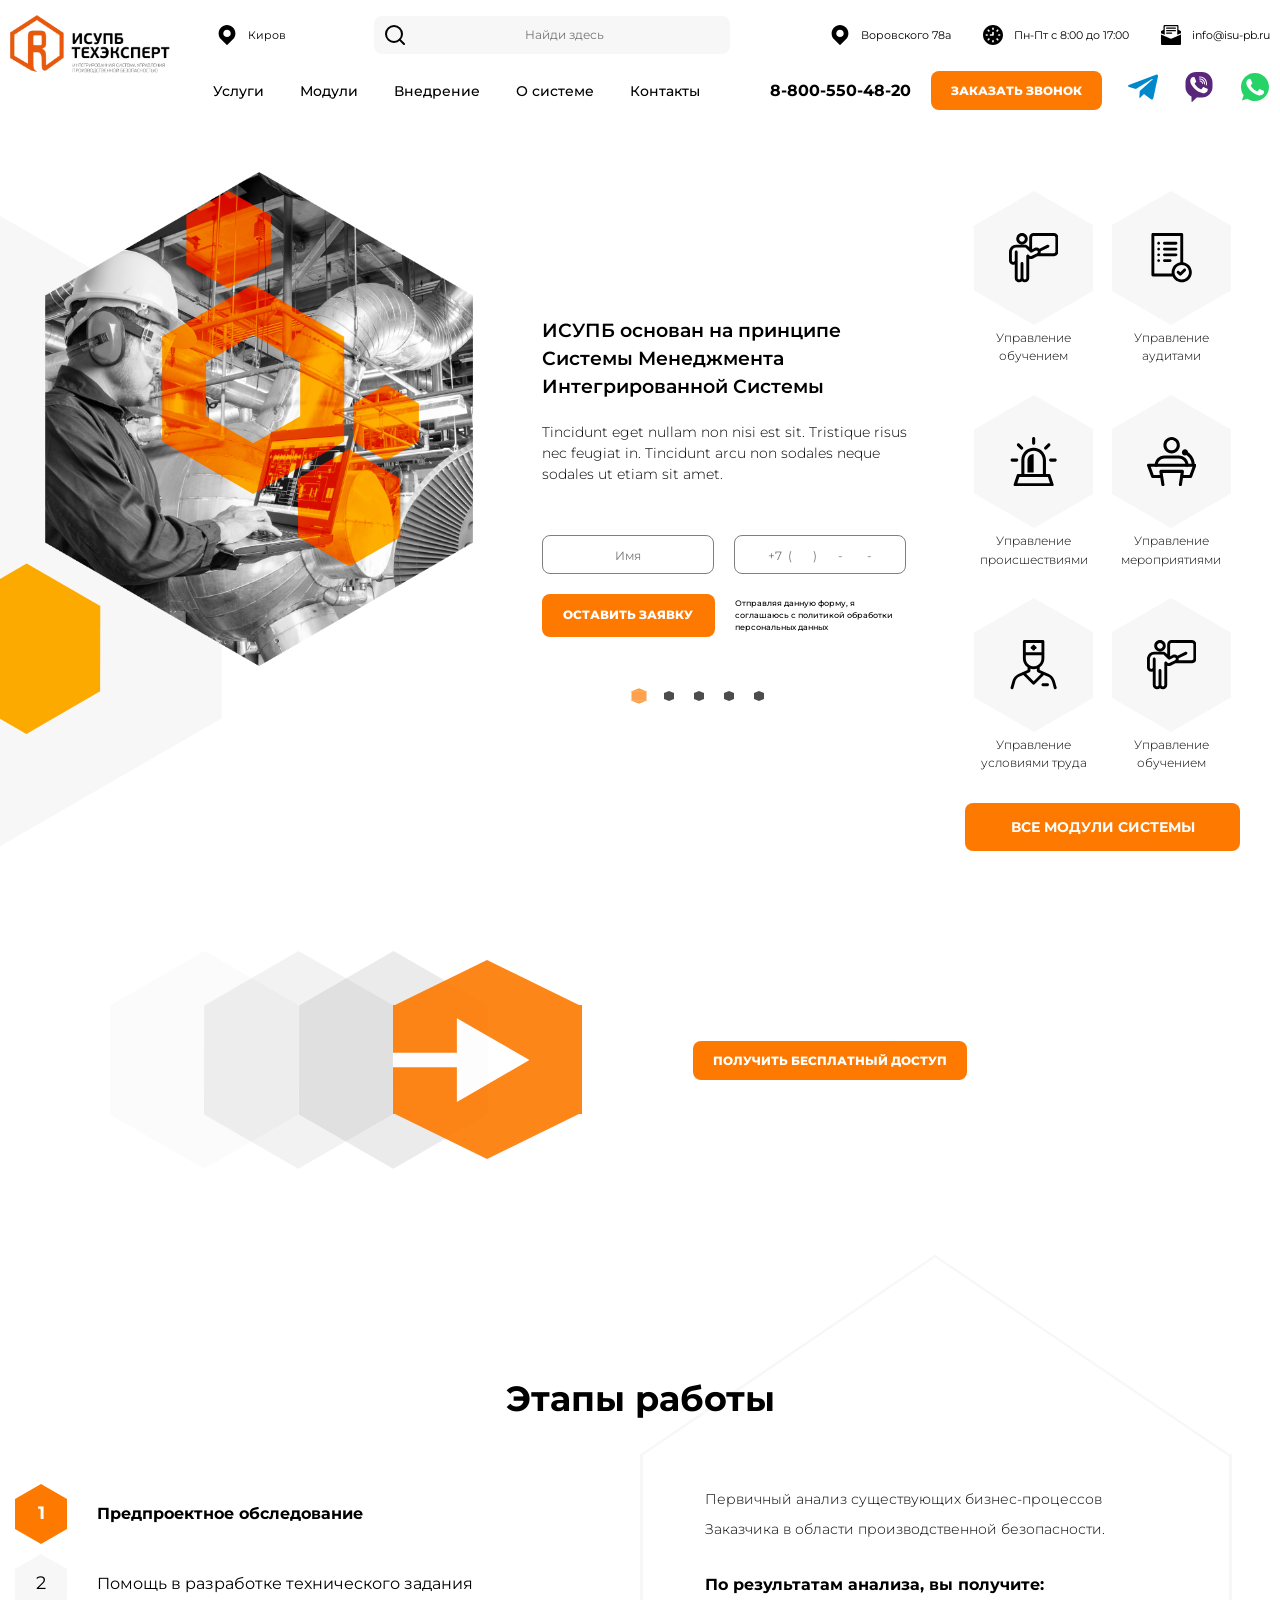
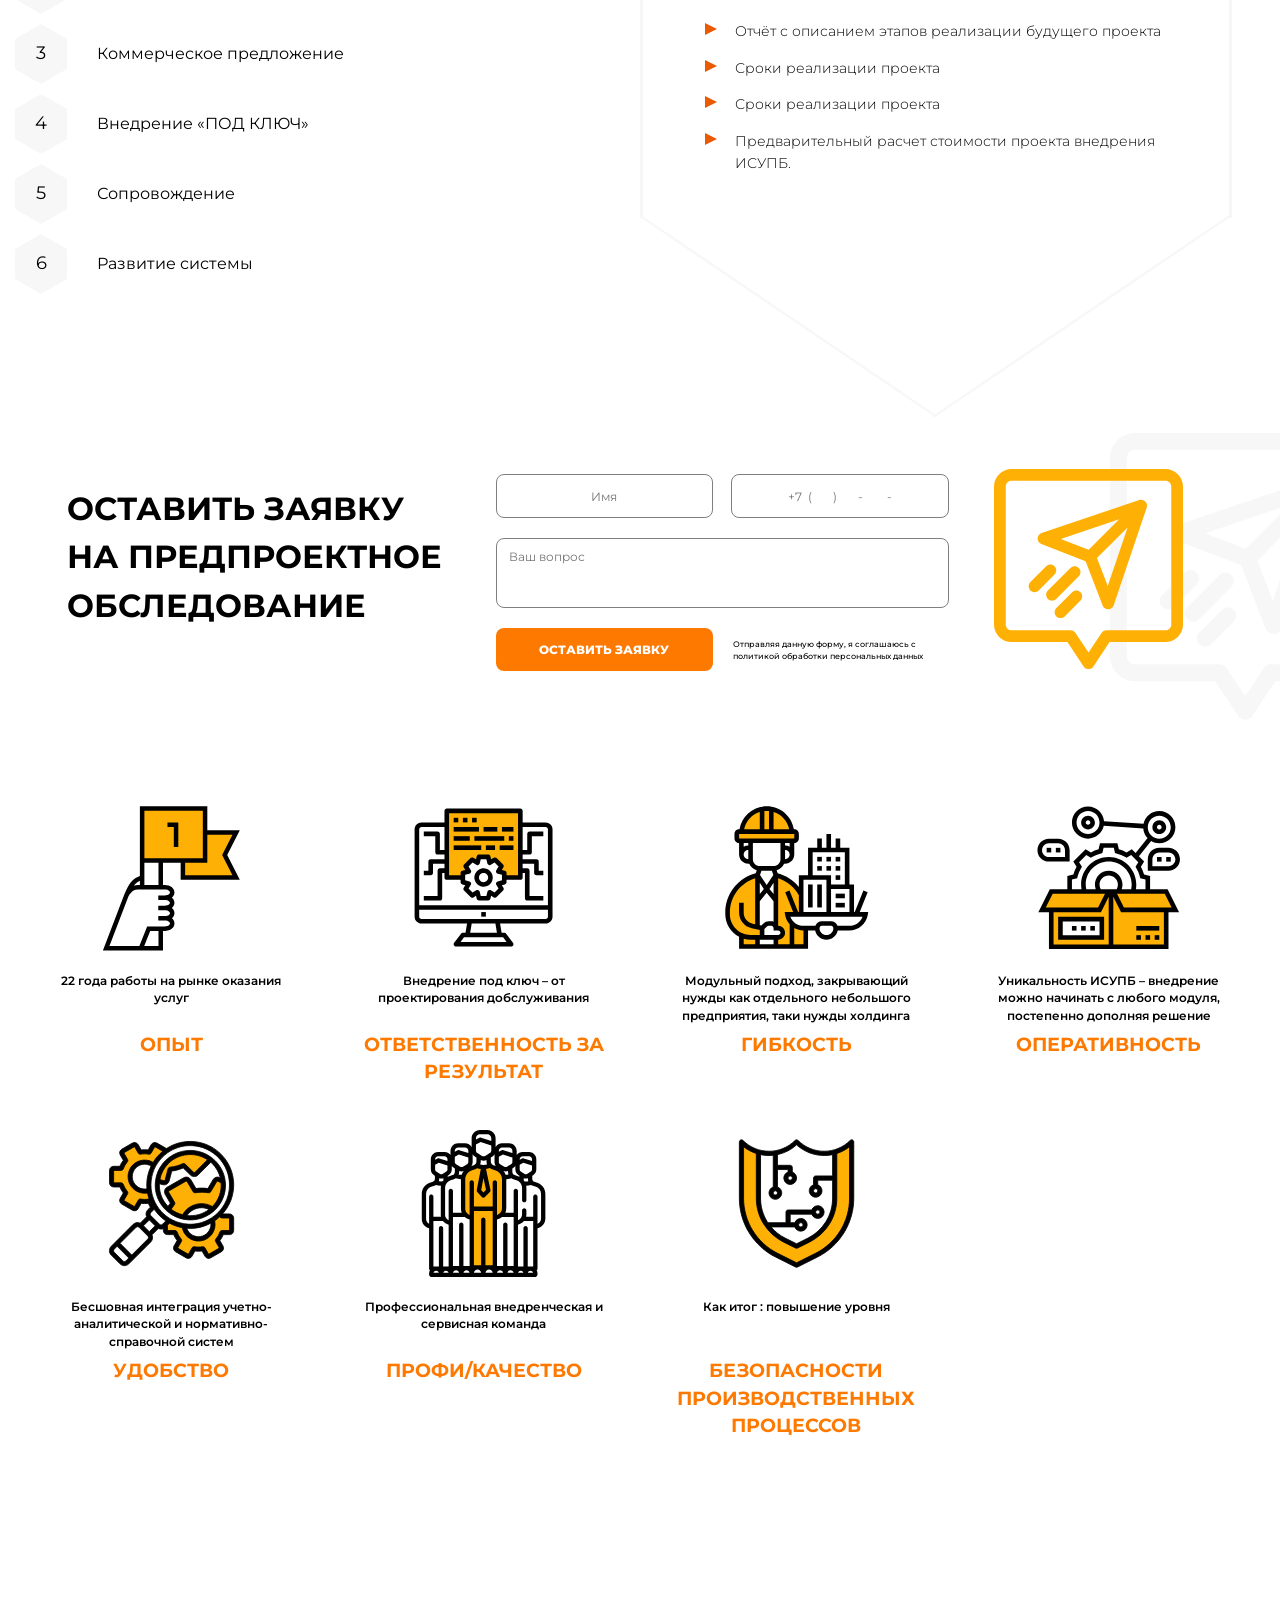
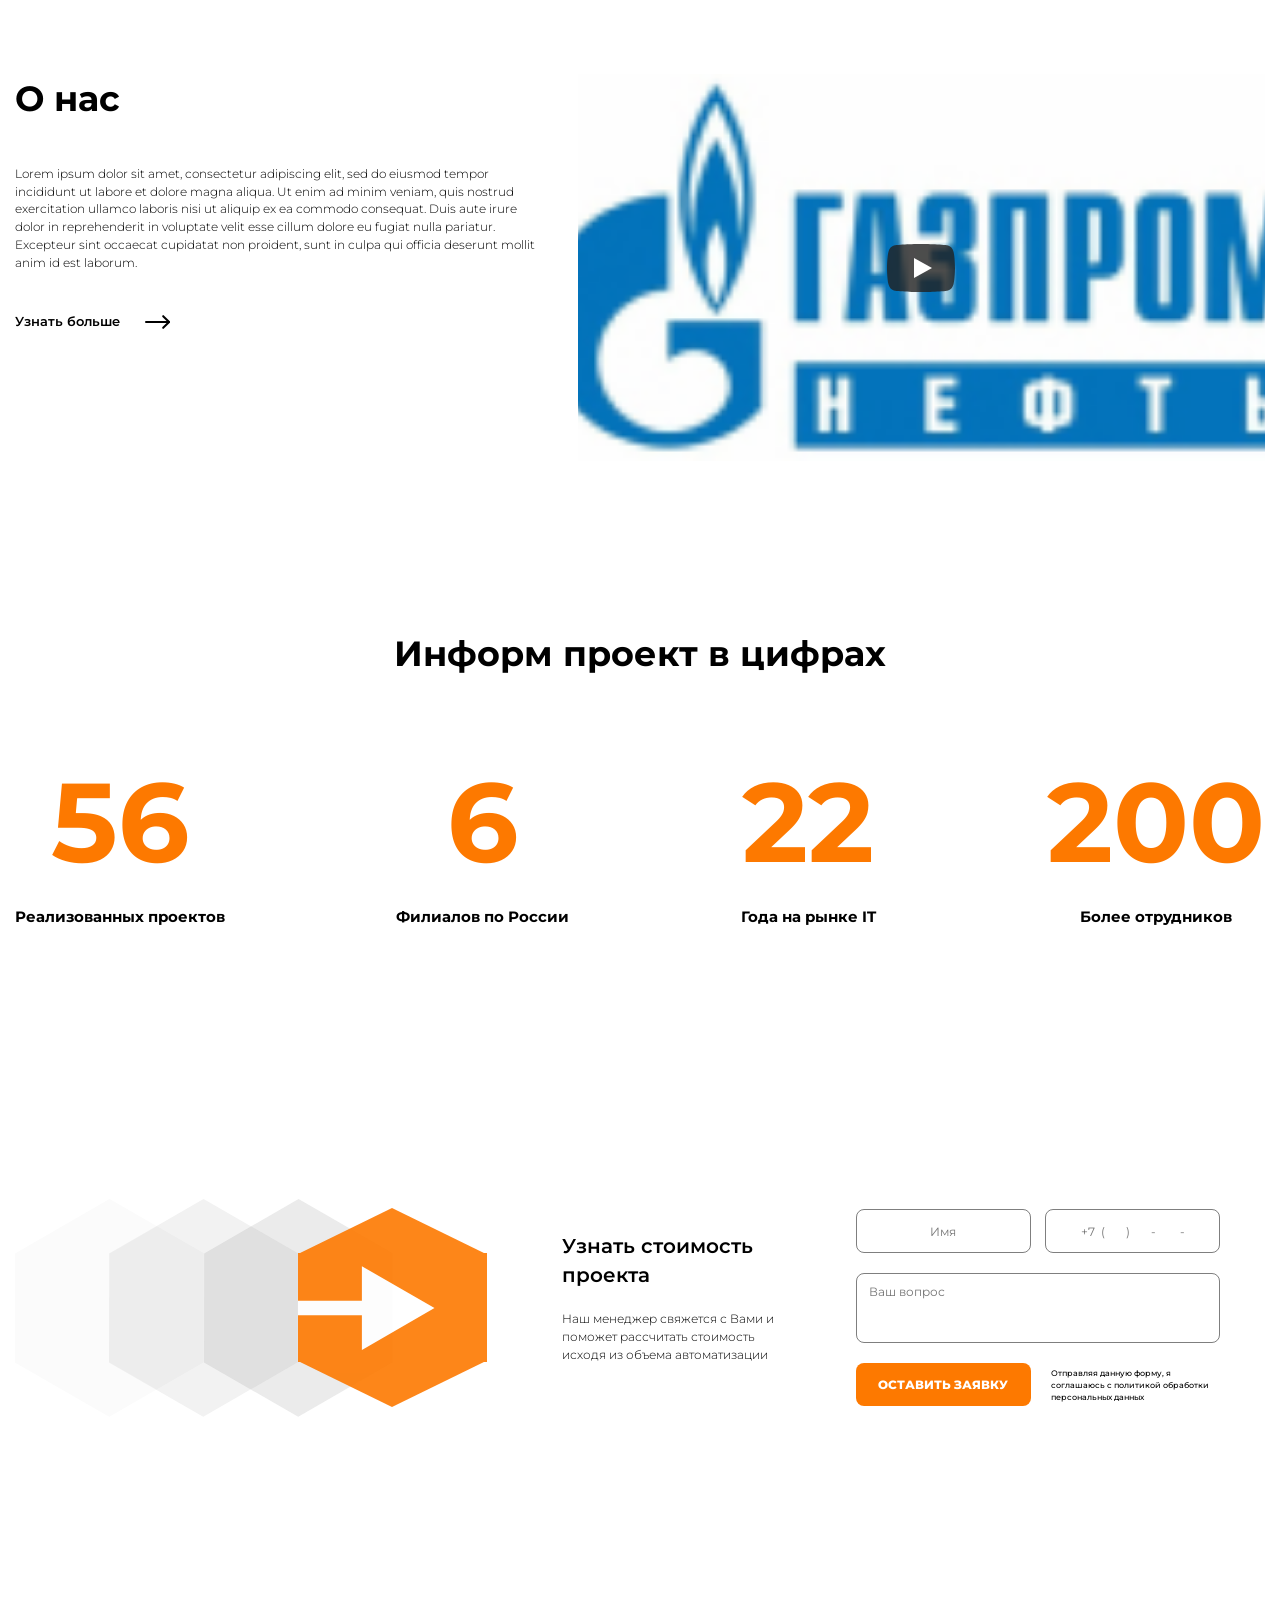
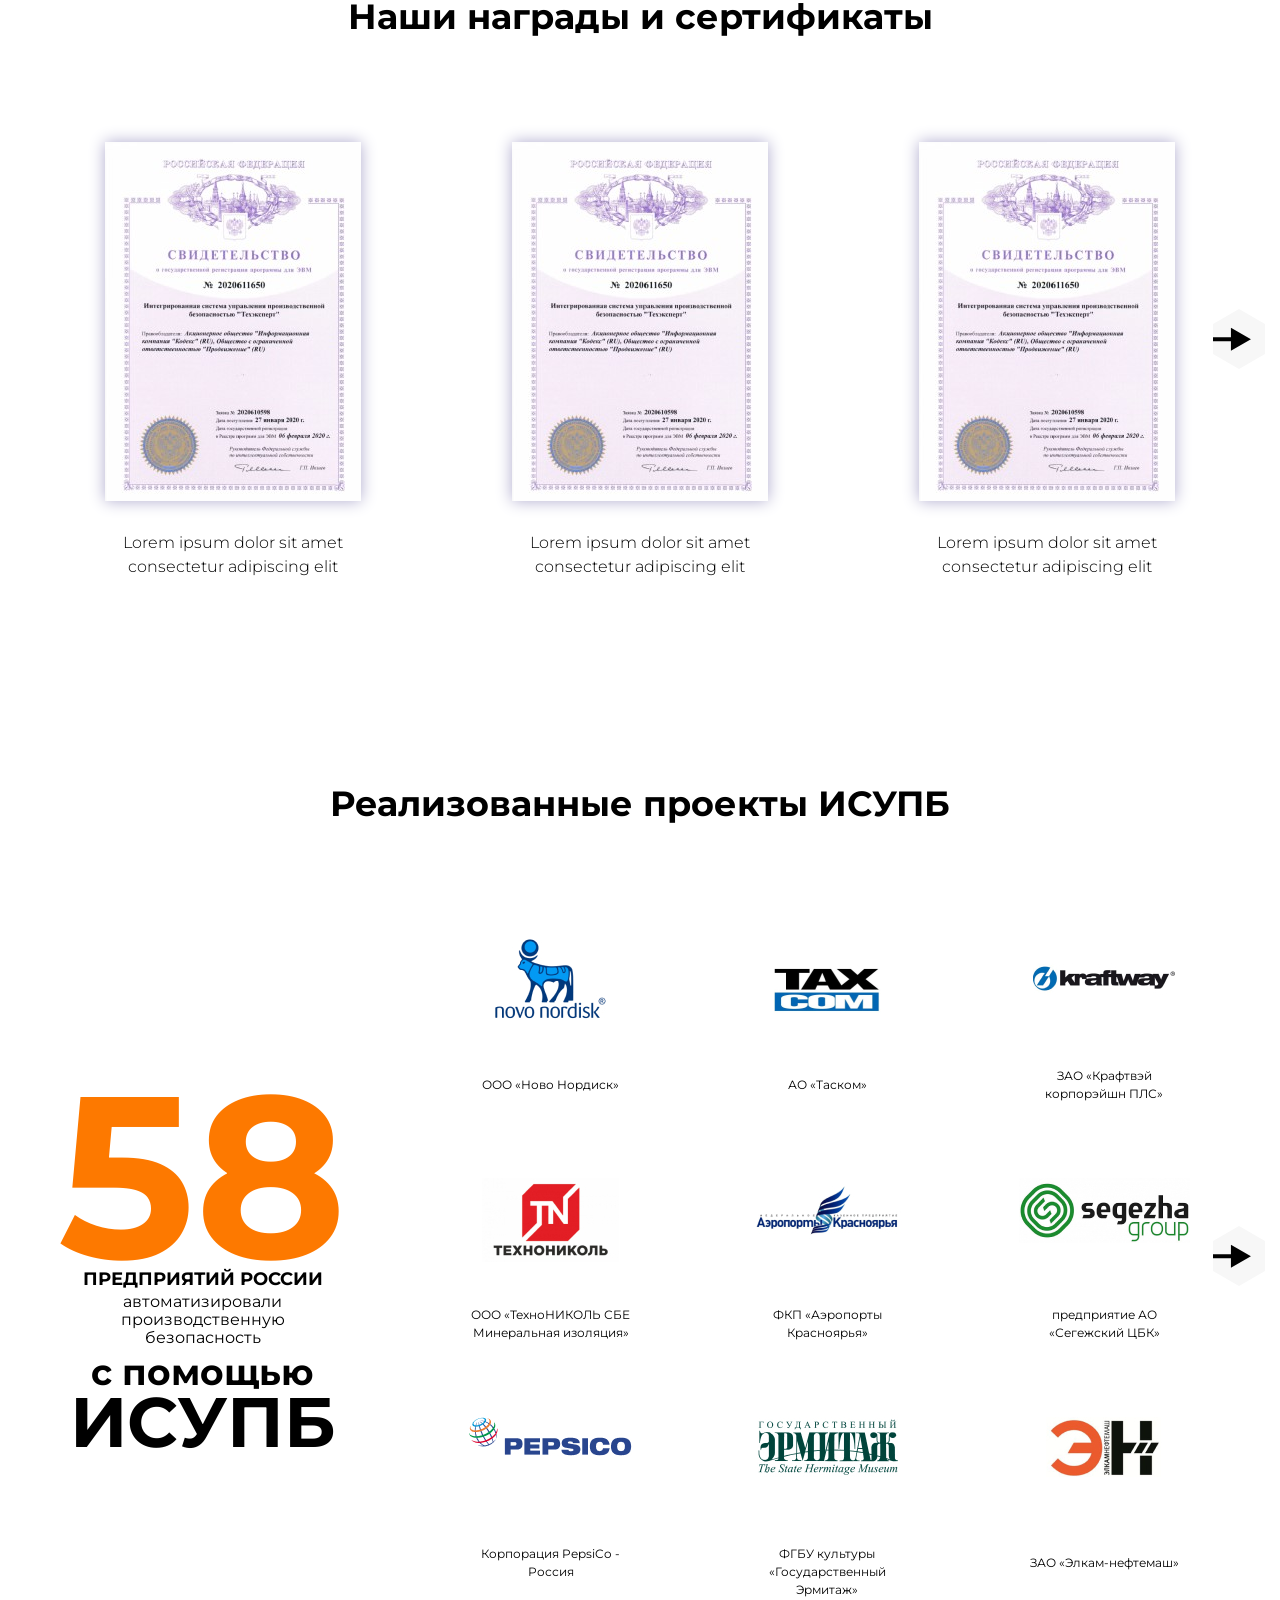
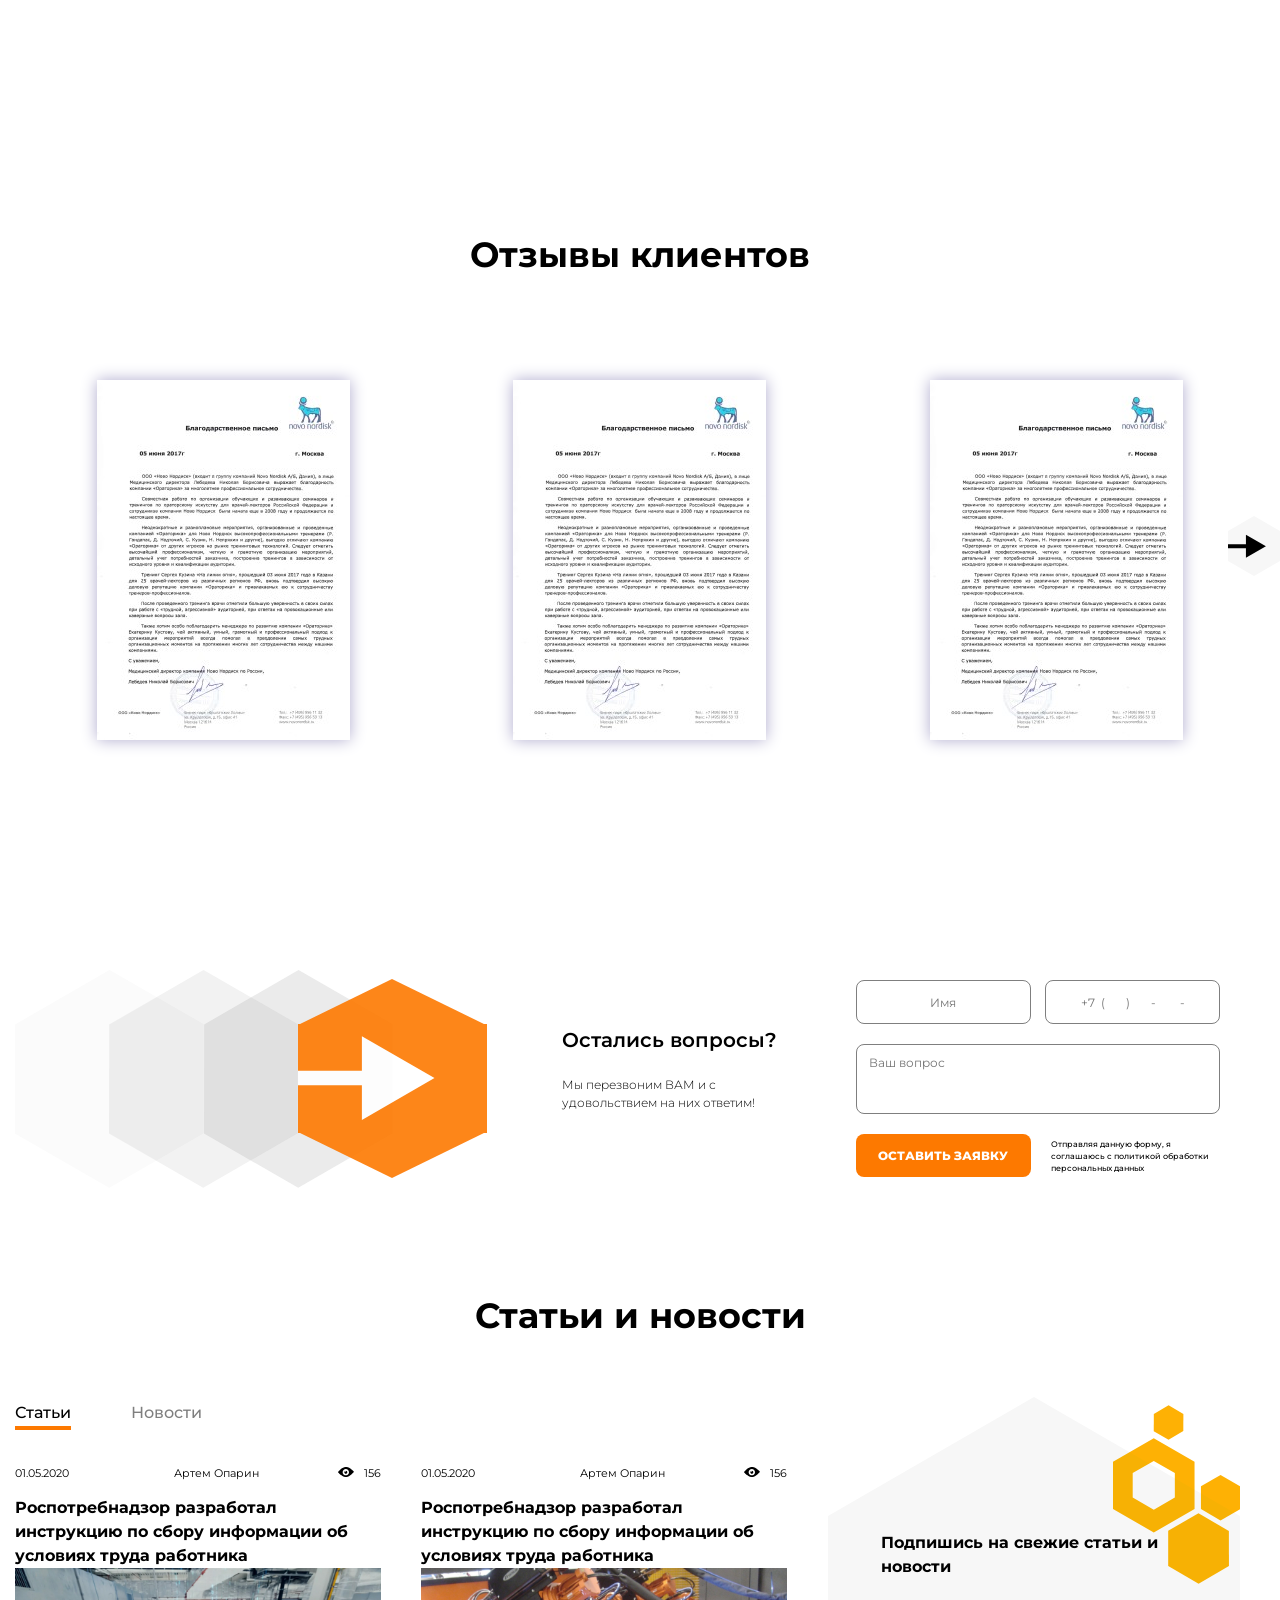
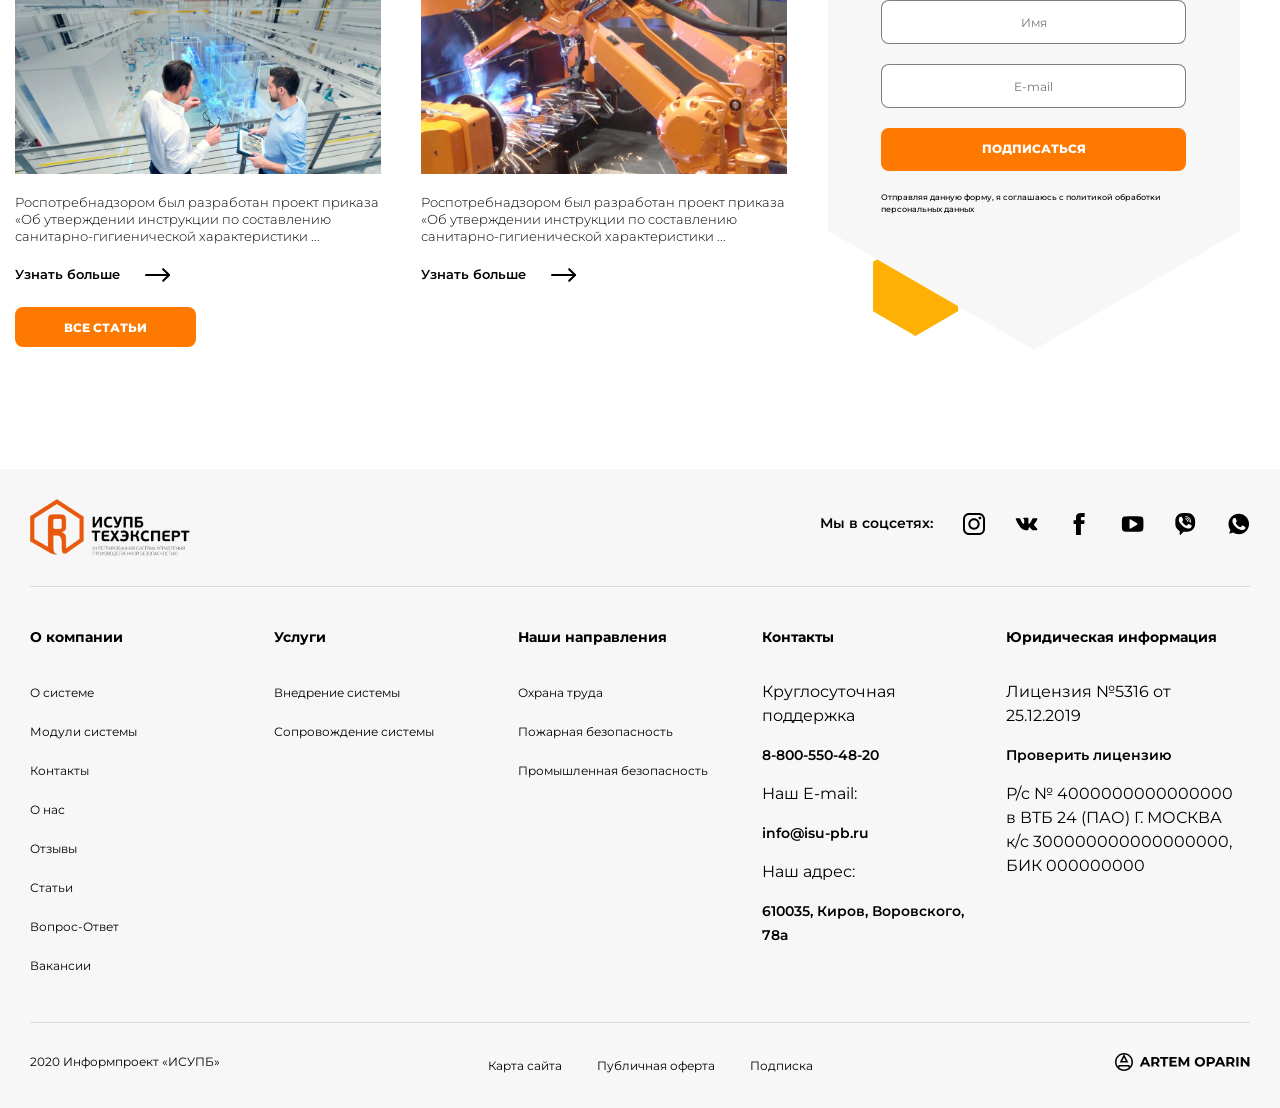
==== commit f1445d3e: "pravki" ====
--- a/index.html
+++ b/index.html
@@ -172,290 +172,153 @@
           <div class="swiper-container-information">
             <div class="swiper-wrapper">
               <div class="swiper-slide">
-                <div class="information-img__slide">
-                  <div class="information-img__wrapper">
-
-                    <img class="information-img__img" src="img/img%201.png" alt="img">
-                    <div class="information-img__top">
-                      <svg style="mix-blend-mode:hard-light" width="361" height="528" viewBox="0 0 361 528" fill="none" xmlns="http://www.w3.org/2000/svg">
-                        <g style="mix-blend-mode:hard-light">
-                          <path fill-rule="evenodd" clip-rule="evenodd" d="M194.158 316.64L194.134 240.403L127.976 202.263L61.8417 240.36L61.8662 316.597L128.024 354.737L194.158 316.64ZM128.047 426L256 352.291L255.953 204.791L127.953 131L0 204.709L0.0473475 352.209L128.047 426Z" fill="#EA5800" />
-                        </g>
-                        <g style="mix-blend-mode:hard-light">
-                          <path fill-rule="evenodd" clip-rule="evenodd" d="M93.6008 0L34.1008 34.337L34 102.837L93.3992 137L152.899 102.663L153 34.163L93.6008 0Z" fill="#EA5800" />
-                        </g>
-                        <g style="mix-blend-mode:hard-light">
-                          <path fill-rule="evenodd" clip-rule="evenodd" d="M315.033 272L269.033 298.778L269 352.278L314.967 379L360.967 352.222L361 298.722L315.033 272Z" fill="#EA5800" />
-                        </g>
-                        <g style="mix-blend-mode:hard-light">
-                          <path fill-rule="evenodd" clip-rule="evenodd" d="M263.132 528L335 486.864L334.868 404.363L262.868 363L191 404.137L191.132 486.637L263.132 528Z" fill="#EA5800" />
-                        </g>
-                      </svg>
-
-                    </div>
-                  </div>
-                  <div class="information-form">
-                    <h1 class="information-form__title">
-                      ИСУПБ основан на принципе
-                      Системы Менеджмента Интегрированной Системы
-                    </h1>
-                    <h2 class="information-form__subtitle">
-                      Tincidunt eget nullam non nisi est sit. Tristique risus nec feugiat in.
-                      Tincidunt arcu non sodales
-                      neque
-                      sodales ut etiam sit amet.
-                    </h2>
-                    <form action="post" class="information-form__form">
-                      <div class="information-form__form-top">
-                        <input class="information-form__input form-input" type="text" placeholder="Имя">
-                        <input class="information-form__input form-input" type="tel" placeholder="+7  (       )       -        -">
-                      </div>
-                      <div class="information-form__form-bottom">
-                        <a href="#" class="information-form__submit btn">Оставить заявку</a>
-                        <div class="agreement information-form__agreement">
-                          Отправляя данную форму, я соглашаюсь с политикой обработки персональных
-                          данных
-                        </div>
-                      </div>
-
-                    </form>
-                    <nav class="dots information-form__dots">
-                      <div class="swiper-pagination-information"></div>
-
-                    </nav>
+                <div class="information-img__wrapper">
+
+                  <img class="information-img__img" src="img/img%201.png" alt="img">
+                  <div class="information-img__top">
+                    <svg style="mix-blend-mode:hard-light" width="361" height="528" viewBox="0 0 361 528" fill="none" xmlns="http://www.w3.org/2000/svg">
+                      <g style="mix-blend-mode:hard-light">
+                        <path fill-rule="evenodd" clip-rule="evenodd" d="M194.158 316.64L194.134 240.403L127.976 202.263L61.8417 240.36L61.8662 316.597L128.024 354.737L194.158 316.64ZM128.047 426L256 352.291L255.953 204.791L127.953 131L0 204.709L0.0473475 352.209L128.047 426Z" fill="#EA5800" />
+                      </g>
+                      <g style="mix-blend-mode:hard-light">
+                        <path fill-rule="evenodd" clip-rule="evenodd" d="M93.6008 0L34.1008 34.337L34 102.837L93.3992 137L152.899 102.663L153 34.163L93.6008 0Z" fill="#EA5800" />
+                      </g>
+                      <g style="mix-blend-mode:hard-light">
+                        <path fill-rule="evenodd" clip-rule="evenodd" d="M315.033 272L269.033 298.778L269 352.278L314.967 379L360.967 352.222L361 298.722L315.033 272Z" fill="#EA5800" />
+                      </g>
+                      <g style="mix-blend-mode:hard-light">
+                        <path fill-rule="evenodd" clip-rule="evenodd" d="M263.132 528L335 486.864L334.868 404.363L262.868 363L191 404.137L191.132 486.637L263.132 528Z" fill="#EA5800" />
+                      </g>
+                    </svg>
+
                   </div>
                 </div>
 
               </div>
               <div class="swiper-slide">
-                <div class="information-img__slide">
-                  <div class="information-img__wrapper">
-
-                    <img class="information-img__img" src="img/img%201.png" alt="img">
-                    <div class="information-img__top">
-                      <svg style="mix-blend-mode:hard-light" width="361" height="528" viewBox="0 0 361 528" fill="none" xmlns="http://www.w3.org/2000/svg">
-                        <g style="mix-blend-mode:hard-light">
-                          <path fill-rule="evenodd" clip-rule="evenodd" d="M194.158 316.64L194.134 240.403L127.976 202.263L61.8417 240.36L61.8662 316.597L128.024 354.737L194.158 316.64ZM128.047 426L256 352.291L255.953 204.791L127.953 131L0 204.709L0.0473475 352.209L128.047 426Z" fill="#EA5800" />
-                        </g>
-                        <g style="mix-blend-mode:hard-light">
-                          <path fill-rule="evenodd" clip-rule="evenodd" d="M93.6008 0L34.1008 34.337L34 102.837L93.3992 137L152.899 102.663L153 34.163L93.6008 0Z" fill="#EA5800" />
-                        </g>
-                        <g style="mix-blend-mode:hard-light">
-                          <path fill-rule="evenodd" clip-rule="evenodd" d="M315.033 272L269.033 298.778L269 352.278L314.967 379L360.967 352.222L361 298.722L315.033 272Z" fill="#EA5800" />
-                        </g>
-                        <g style="mix-blend-mode:hard-light">
-                          <path fill-rule="evenodd" clip-rule="evenodd" d="M263.132 528L335 486.864L334.868 404.363L262.868 363L191 404.137L191.132 486.637L263.132 528Z" fill="#EA5800" />
-                        </g>
-                      </svg>
-
-                    </div>
-                  </div>
-                  <div class="information-form">
-                    <h1 class="information-form__title">
-                      ИСУПБ основан на принципе
-                      Системы Менеджмента Интегрированной Системы
-                    </h1>
-                    <h2 class="information-form__subtitle">
-                      Tincidunt eget nullam non nisi est sit. Tristique risus nec feugiat in.
-                      Tincidunt arcu non sodales
-                      neque
-                      sodales ut etiam sit amet.
-                    </h2>
-                    <form action="post" class="information-form__form">
-                      <div class="information-form__form-top">
-                        <input class="information-form__input form-input" type="text" placeholder="Имя">
-                        <input class="information-form__input form-input" type="tel" placeholder="+7  (       )       -        -">
-                      </div>
-                      <div class="information-form__form-bottom">
-                        <a href="#" class="information-form__submit btn">Оставить заявку</a>
-                        <div class="agreement information-form__agreement">
-                          Отправляя данную форму, я соглашаюсь с политикой обработки персональных
-                          данных
-                        </div>
-                      </div>
-
-                    </form>
-                    <nav class="dots information-form__dots">
-                      <div class="swiper-pagination-information"></div>
-
-                    </nav>
+                <div class="information-img__wrapper">
+                  <img class="information-img__img" src="img/img%201.png" alt="img">
+                  <div class="information-img__top">
+                    <svg style="mix-blend-mode:hard-light" width="361" height="528" viewBox="0 0 361 528" fill="none" xmlns="http://www.w3.org/2000/svg">
+                      <g style="mix-blend-mode:hard-light">
+                        <path fill-rule="evenodd" clip-rule="evenodd" d="M194.158 316.64L194.134 240.403L127.976 202.263L61.8417 240.36L61.8662 316.597L128.024 354.737L194.158 316.64ZM128.047 426L256 352.291L255.953 204.791L127.953 131L0 204.709L0.0473475 352.209L128.047 426Z" fill="#EA5800" />
+                      </g>
+                      <g style="mix-blend-mode:hard-light">
+                        <path fill-rule="evenodd" clip-rule="evenodd" d="M93.6008 0L34.1008 34.337L34 102.837L93.3992 137L152.899 102.663L153 34.163L93.6008 0Z" fill="#EA5800" />
+                      </g>
+                      <g style="mix-blend-mode:hard-light">
+                        <path fill-rule="evenodd" clip-rule="evenodd" d="M315.033 272L269.033 298.778L269 352.278L314.967 379L360.967 352.222L361 298.722L315.033 272Z" fill="#EA5800" />
+                      </g>
+                      <g style="mix-blend-mode:hard-light">
+                        <path fill-rule="evenodd" clip-rule="evenodd" d="M263.132 528L335 486.864L334.868 404.363L262.868 363L191 404.137L191.132 486.637L263.132 528Z" fill="#EA5800" />
+                      </g>
+                    </svg>
+
                   </div>
                 </div>
 
               </div>
               <div class="swiper-slide">
-                <div class="information-img__slide">
-                  <div class="information-img__wrapper">
-
-                    <img class="information-img__img" src="img/img%201.png" alt="img">
-                    <div class="information-img__top">
-                      <svg style="mix-blend-mode:hard-light" width="361" height="528" viewBox="0 0 361 528" fill="none" xmlns="http://www.w3.org/2000/svg">
-                        <g style="mix-blend-mode:hard-light">
-                          <path fill-rule="evenodd" clip-rule="evenodd" d="M194.158 316.64L194.134 240.403L127.976 202.263L61.8417 240.36L61.8662 316.597L128.024 354.737L194.158 316.64ZM128.047 426L256 352.291L255.953 204.791L127.953 131L0 204.709L0.0473475 352.209L128.047 426Z" fill="#EA5800" />
-                        </g>
-                        <g style="mix-blend-mode:hard-light">
-                          <path fill-rule="evenodd" clip-rule="evenodd" d="M93.6008 0L34.1008 34.337L34 102.837L93.3992 137L152.899 102.663L153 34.163L93.6008 0Z" fill="#EA5800" />
-                        </g>
-                        <g style="mix-blend-mode:hard-light">
-                          <path fill-rule="evenodd" clip-rule="evenodd" d="M315.033 272L269.033 298.778L269 352.278L314.967 379L360.967 352.222L361 298.722L315.033 272Z" fill="#EA5800" />
-                        </g>
-                        <g style="mix-blend-mode:hard-light">
-                          <path fill-rule="evenodd" clip-rule="evenodd" d="M263.132 528L335 486.864L334.868 404.363L262.868 363L191 404.137L191.132 486.637L263.132 528Z" fill="#EA5800" />
-                        </g>
-                      </svg>
-
-                    </div>
-                  </div>
-                  <div class="information-form">
-                    <h1 class="information-form__title">
-                      ИСУПБ основан на принципе
-                      Системы Менеджмента Интегрированной Системы
-                    </h1>
-                    <h2 class="information-form__subtitle">
-                      Tincidunt eget nullam non nisi est sit. Tristique risus nec feugiat in.
-                      Tincidunt arcu non sodales
-                      neque
-                      sodales ut etiam sit amet.
-                    </h2>
-                    <form action="post" class="information-form__form">
-                      <div class="information-form__form-top">
-                        <input class="information-form__input form-input" type="text" placeholder="Имя">
-                        <input class="information-form__input form-input" type="tel" placeholder="+7  (       )       -        -">
-                      </div>
-                      <div class="information-form__form-bottom">
-                        <a href="#" class="information-form__submit btn">Оставить заявку</a>
-                        <div class="agreement information-form__agreement">
-                          Отправляя данную форму, я соглашаюсь с политикой обработки персональных
-                          данных
-                        </div>
-                      </div>
-
-                    </form>
-                    <nav class="dots information-form__dots">
-                      <div class="swiper-pagination-information"></div>
-
-                    </nav>
+                <div class="information-img__wrapper">
+                  <img class="information-img__img" src="img/img%201.png" alt="img">
+                  <div class="information-img__top">
+                    <svg style="mix-blend-mode:hard-light" width="361" height="528" viewBox="0 0 361 528" fill="none" xmlns="http://www.w3.org/2000/svg">
+                      <g style="mix-blend-mode:hard-light">
+                        <path fill-rule="evenodd" clip-rule="evenodd" d="M194.158 316.64L194.134 240.403L127.976 202.263L61.8417 240.36L61.8662 316.597L128.024 354.737L194.158 316.64ZM128.047 426L256 352.291L255.953 204.791L127.953 131L0 204.709L0.0473475 352.209L128.047 426Z" fill="#EA5800" />
+                      </g>
+                      <g style="mix-blend-mode:hard-light">
+                        <path fill-rule="evenodd" clip-rule="evenodd" d="M93.6008 0L34.1008 34.337L34 102.837L93.3992 137L152.899 102.663L153 34.163L93.6008 0Z" fill="#EA5800" />
+                      </g>
+                      <g style="mix-blend-mode:hard-light">
+                        <path fill-rule="evenodd" clip-rule="evenodd" d="M315.033 272L269.033 298.778L269 352.278L314.967 379L360.967 352.222L361 298.722L315.033 272Z" fill="#EA5800" />
+                      </g>
+                      <g style="mix-blend-mode:hard-light">
+                        <path fill-rule="evenodd" clip-rule="evenodd" d="M263.132 528L335 486.864L334.868 404.363L262.868 363L191 404.137L191.132 486.637L263.132 528Z" fill="#EA5800" />
+                      </g>
+                    </svg>
+
                   </div>
                 </div>
 
               </div>
               <div class="swiper-slide">
-                <div class="information-img__slide">
-                  <div class="information-img__wrapper">
-
-                    <img class="information-img__img" src="img/img%201.png" alt="img">
-                    <div class="information-img__top">
-                      <svg style="mix-blend-mode:hard-light" width="361" height="528" viewBox="0 0 361 528" fill="none" xmlns="http://www.w3.org/2000/svg">
-                        <g style="mix-blend-mode:hard-light">
-                          <path fill-rule="evenodd" clip-rule="evenodd" d="M194.158 316.64L194.134 240.403L127.976 202.263L61.8417 240.36L61.8662 316.597L128.024 354.737L194.158 316.64ZM128.047 426L256 352.291L255.953 204.791L127.953 131L0 204.709L0.0473475 352.209L128.047 426Z" fill="#EA5800" />
-                        </g>
-                        <g style="mix-blend-mode:hard-light">
-                          <path fill-rule="evenodd" clip-rule="evenodd" d="M93.6008 0L34.1008 34.337L34 102.837L93.3992 137L152.899 102.663L153 34.163L93.6008 0Z" fill="#EA5800" />
-                        </g>
-                        <g style="mix-blend-mode:hard-light">
-                          <path fill-rule="evenodd" clip-rule="evenodd" d="M315.033 272L269.033 298.778L269 352.278L314.967 379L360.967 352.222L361 298.722L315.033 272Z" fill="#EA5800" />
-                        </g>
-                        <g style="mix-blend-mode:hard-light">
-                          <path fill-rule="evenodd" clip-rule="evenodd" d="M263.132 528L335 486.864L334.868 404.363L262.868 363L191 404.137L191.132 486.637L263.132 528Z" fill="#EA5800" />
-                        </g>
-                      </svg>
-
-                    </div>
-                  </div>
-                  <div class="information-form">
-                    <h1 class="information-form__title">
-                      ИСУПБ основан на принципе
-                      Системы Менеджмента Интегрированной Системы
-                    </h1>
-                    <h2 class="information-form__subtitle">
-                      Tincidunt eget nullam non nisi est sit. Tristique risus nec feugiat in.
-                      Tincidunt arcu non sodales
-                      neque
-                      sodales ut etiam sit amet.
-                    </h2>
-                    <form action="post" class="information-form__form">
-                      <div class="information-form__form-top">
-                        <input class="information-form__input form-input" type="text" placeholder="Имя">
-                        <input class="information-form__input form-input" type="tel" placeholder="+7  (       )       -        -">
-                      </div>
-                      <div class="information-form__form-bottom">
-                        <a href="#" class="information-form__submit btn">Оставить заявку</a>
-                        <div class="agreement information-form__agreement">
-                          Отправляя данную форму, я соглашаюсь с политикой обработки персональных
-                          данных
-                        </div>
-                      </div>
-
-                    </form>
-                    <nav class="dots information-form__dots">
-                      <div class="swiper-pagination-information"></div>
-
-                    </nav>
+                <div class="information-img__wrapper">
+                  <img class="information-img__img" src="img/img%201.png" alt="img">
+                  <div class="information-img__top">
+                    <svg style="mix-blend-mode:hard-light" width="361" height="528" viewBox="0 0 361 528" fill="none" xmlns="http://www.w3.org/2000/svg">
+                      <g style="mix-blend-mode:hard-light">
+                        <path fill-rule="evenodd" clip-rule="evenodd" d="M194.158 316.64L194.134 240.403L127.976 202.263L61.8417 240.36L61.8662 316.597L128.024 354.737L194.158 316.64ZM128.047 426L256 352.291L255.953 204.791L127.953 131L0 204.709L0.0473475 352.209L128.047 426Z" fill="#EA5800" />
+                      </g>
+                      <g style="mix-blend-mode:hard-light">
+                        <path fill-rule="evenodd" clip-rule="evenodd" d="M93.6008 0L34.1008 34.337L34 102.837L93.3992 137L152.899 102.663L153 34.163L93.6008 0Z" fill="#EA5800" />
+                      </g>
+                      <g style="mix-blend-mode:hard-light">
+                        <path fill-rule="evenodd" clip-rule="evenodd" d="M315.033 272L269.033 298.778L269 352.278L314.967 379L360.967 352.222L361 298.722L315.033 272Z" fill="#EA5800" />
+                      </g>
+                      <g style="mix-blend-mode:hard-light">
+                        <path fill-rule="evenodd" clip-rule="evenodd" d="M263.132 528L335 486.864L334.868 404.363L262.868 363L191 404.137L191.132 486.637L263.132 528Z" fill="#EA5800" />
+                      </g>
+                    </svg>
+
                   </div>
                 </div>
 
               </div>
               <div class="swiper-slide">
-                <div class="information-img__slide">
-                  <div class="information-img__wrapper">
-
-                    <img class="information-img__img" src="img/img%201.png" alt="img">
-                    <div class="information-img__top">
-                      <svg style="mix-blend-mode:hard-light" width="361" height="528" viewBox="0 0 361 528" fill="none" xmlns="http://www.w3.org/2000/svg">
-                        <g style="mix-blend-mode:hard-light">
-                          <path fill-rule="evenodd" clip-rule="evenodd" d="M194.158 316.64L194.134 240.403L127.976 202.263L61.8417 240.36L61.8662 316.597L128.024 354.737L194.158 316.64ZM128.047 426L256 352.291L255.953 204.791L127.953 131L0 204.709L0.0473475 352.209L128.047 426Z" fill="#EA5800" />
-                        </g>
-                        <g style="mix-blend-mode:hard-light">
-                          <path fill-rule="evenodd" clip-rule="evenodd" d="M93.6008 0L34.1008 34.337L34 102.837L93.3992 137L152.899 102.663L153 34.163L93.6008 0Z" fill="#EA5800" />
-                        </g>
-                        <g style="mix-blend-mode:hard-light">
-                          <path fill-rule="evenodd" clip-rule="evenodd" d="M315.033 272L269.033 298.778L269 352.278L314.967 379L360.967 352.222L361 298.722L315.033 272Z" fill="#EA5800" />
-                        </g>
-                        <g style="mix-blend-mode:hard-light">
-                          <path fill-rule="evenodd" clip-rule="evenodd" d="M263.132 528L335 486.864L334.868 404.363L262.868 363L191 404.137L191.132 486.637L263.132 528Z" fill="#EA5800" />
-                        </g>
-                      </svg>
-
-                    </div>
-                  </div>
-                  <div class="information-form">
-                    <h1 class="information-form__title">
-                      ИСУПБ основан на принципе
-                      Системы Менеджмента Интегрированной Системы
-                    </h1>
-                    <h2 class="information-form__subtitle">
-                      Tincidunt eget nullam non nisi est sit. Tristique risus nec feugiat in.
-                      Tincidunt arcu non sodales
-                      neque
-                      sodales ut etiam sit amet.
-                    </h2>
-                    <form action="post" class="information-form__form">
-                      <div class="information-form__form-top">
-                        <input class="information-form__input form-input" type="text" placeholder="Имя">
-                        <input class="information-form__input form-input" type="tel" placeholder="+7  (       )       -        -">
-                      </div>
-                      <div class="information-form__form-bottom">
-                        <a href="#" class="information-form__submit btn">Оставить заявку</a>
-                        <div class="agreement information-form__agreement">
-                          Отправляя данную форму, я соглашаюсь с политикой обработки персональных
-                          данных
-                        </div>
-                      </div>
-
-                    </form>
-                    <nav class="dots information-form__dots">
-                      <div class="swiper-pagination-information"></div>
-
-                    </nav>
-                  </div>
-                </div>
-
-              </div>
-            </div>
-          </div>
-        </div>
-
-
+                <div class="information-img__wrapper">
+                  <img class="information-img__img" src="img/img%201.png" alt="img">
+                  <div class="information-img__top">
+                    <svg style="mix-blend-mode:hard-light" width="361" height="528" viewBox="0 0 361 528" fill="none" xmlns="http://www.w3.org/2000/svg">
+                      <g style="mix-blend-mode:hard-light">
+                        <path fill-rule="evenodd" clip-rule="evenodd" d="M194.158 316.64L194.134 240.403L127.976 202.263L61.8417 240.36L61.8662 316.597L128.024 354.737L194.158 316.64ZM128.047 426L256 352.291L255.953 204.791L127.953 131L0 204.709L0.0473475 352.209L128.047 426Z" fill="#EA5800" />
+                      </g>
+                      <g style="mix-blend-mode:hard-light">
+                        <path fill-rule="evenodd" clip-rule="evenodd" d="M93.6008 0L34.1008 34.337L34 102.837L93.3992 137L152.899 102.663L153 34.163L93.6008 0Z" fill="#EA5800" />
+                      </g>
+                      <g style="mix-blend-mode:hard-light">
+                        <path fill-rule="evenodd" clip-rule="evenodd" d="M315.033 272L269.033 298.778L269 352.278L314.967 379L360.967 352.222L361 298.722L315.033 272Z" fill="#EA5800" />
+                      </g>
+                      <g style="mix-blend-mode:hard-light">
+                        <path fill-rule="evenodd" clip-rule="evenodd" d="M263.132 528L335 486.864L334.868 404.363L262.868 363L191 404.137L191.132 486.637L263.132 528Z" fill="#EA5800" />
+                      </g>
+                    </svg>
+
+                  </div>
+                </div>
+
+              </div>
+            </div>
+          </div>
+        </div>
+
+        <div class="information-form">
+          <h1 class="information-form__title">
+            ИСУПБ основан на принципе
+            Системы Менеджмента Интегрированной Системы
+          </h1>
+          <h2 class="information-form__subtitle">
+            Tincidunt eget nullam non nisi est sit. Tristique risus nec feugiat in. Tincidunt arcu non sodales
+            neque
+            sodales ut etiam sit amet.
+          </h2>
+          <form action="post" class="information-form__form">
+            <div class="information-form__form-top">
+              <input class="information-form__input form-input" type="text" placeholder="Имя">
+              <input class="information-form__input form-input" type="number" placeholder="+7  (       )       -        -">
+            </div>
+            <div class="information-form__form-bottom">
+              <a href="#" class="information-form__submit btn">Оставить заявку</a>
+              <div class="agreement information-form__agreement">
+                Отправляя данную форму, я соглашаюсь с политикой обработки персональных данных
+              </div>
+            </div>
+
+          </form>
+          <nav class="dots information-form__dots">
+            <div class="swiper-pagination-information"></div>
+
+          </nav>
+        </div>
         <div class="information-modules">
           <!-- ЕБЛАНСКОЕ РЕШЕНИЕ -->
           <div class="modules">
@@ -1899,7 +1762,7 @@
       <div class="footer-footer__copy">
         2020 Информпроект «ИСУПБ»
       </div>
-      <ul class="footer-footer__list">
+      <ul class="footer-footer__list" id="footer-menu-copy">
         <li class="footer-footer__elemlist"><a href="#" class="footer-footer__link">Карта сайта</a></li>
         <li class="footer-footer__elemlist"><a href="#" class="footer-footer__link">Публичная оферта</a></li>
         <li class="footer-footer__elemlist"><a href="#" class="footer-footer__link">Подписка</a></li>
--- a/main.css
+++ b/main.css
@@ -1 +1 @@
-@import url(https://fonts.googleapis.com/css2?family=Montserrat:wght@300;400;500;600;700;800&display=swap);*,:after,:before{box-sizing:border-box}ol[class],ul[class]{padding:0}.lock{overflow:hidden}blockquote,body,dd,dl,figcaption,figure,h1,h2,h3,h4,li,ol[class],p,ul[class]{margin:0}body,html{min-height:100vh;scroll-behavior:smooth;text-rendering:optimizeSpeed;line-height:1.5;font-family:Montserrat,sans-serif;overflow-x:hidden}ol[class],ul[class]{list-style:none}a{color:#000;text-decoration:none}a:not([class]){text-decoration-skip-ink:auto}img{max-width:100%;display:block}button,input,select,textarea{font:inherit}button,button:active,button:focus,input,input:active,input:focus,textarea,textarea:active,textarea:focus{cursor:pointer;border:none;outline:none}textarea{resize:none}@media(prefers-reduced-motion:reduce){*{animation-duration:.01ms!important;animation-iteration-count:1!important;transition-duration:.01ms!important;scroll-behavior:auto!important}}.animationShow{animation:showTabs 1s}@keyframes showTabs{0%{opacity:0}to{opacity:1}}.advantages{display:flex;flex-wrap:wrap;max-width:1630px;padding:125px 15px 300px;margin:0 auto}@media screen and (max-width:1630px){.advantages{padding:calc(-66.31455px + 11.73709vw) 15px calc(-210.17214px + 31.2989vw)}}@media screen and (max-width:991px){.advantages{padding:50px 15px 100px}}@media screen and (max-width:767px){.advantages{padding:30px 10px 50px}}@media screen and (max-width:575px){.advantages{padding:25px 10px}}.advantage{width:25%;display:flex;justify-content:flex-start;align-items:center;flex-direction:column;padding:0 50px 60px}.advantage__img{min-width:180px;transition:all .4s;display:flex;justify-content:center}.advantage__img:hover{transform:scale(1.1)}.advantage__subtitle{font-size:14px;font-weight:600;padding:30px 0 5px;text-align:center}.advantage__title{color:#fd7900;font-weight:700;font-size:24px;text-align:center}@media screen and (max-width:1630px){.advantage{width:25%;display:flex;padding:0 calc(-26.52582px + 4.69484vw) calc(-16.52582px + 4.69484vw)}.advantage__img svg{width:calc(26.94836px + 9.38967vw)!important;height:calc(26.94836px + 9.38967vw)!important}.advantage__subtitle{font-size:calc(3.79656px + .62598vw);padding:calc(-8.26291px + 2.34742vw) 0 5px}.advantage__title{font-size:calc(-1.50861px + 1.56495vw)}}@media screen and (max-width:991px){.advantage{width:33%;padding:0 20px 30px}.advantage__subtitle{font-size:10px}.advantage__title{font-size:14px}}@media screen and (max-width:767px){.advantage{width:50%;padding:0 15px 20px}.advantage__subtitle{font-size:10px}.advantage__img svg{width:100px!important;height:100px!important}.advantage__title{font-size:12px}}@media screen and (max-width:575px){.advantage{width:50%}.advantage__subtitle{font-size:8px;padding-top:15px}.advantage svg{width:100px!important;height:100px!important}}.about{display:flex;justify-content:space-between;max-width:1630px;margin:0 auto;padding:0 15px 250px}.about__content{width:64%}.about__content>iframe{width:100%;height:500px;display:block;border:none}@media screen and (max-width:1630px){.about{padding:0 15px calc(-132.62911px + 23.47418vw)}.about__content{width:60%}}@media screen and (max-width:1280px){.about__content{width:55%}.about__content>iframe{height:300px}}@media screen and (max-width:991px){.about{padding:0 15px 100px}.about__content{width:50%}}@media screen and (max-width:767px){.about{padding:0 10px 75px;display:flex;flex-wrap:wrap}.about__content{width:100%}}.about-text{width:36%;padding-right:75px}.about-text__title{font-size:40px;font-weight:700;padding-bottom:40px}.about-text__subtitle{font-size:14px;font-weight:300;padding-bottom:40px}.about-text__readmore{font-size:14px;font-weight:600;position:relative;display:flex;align-items:center}@media screen and (max-width:1630px){.about-text{width:40%;padding-right:calc(-73.39906px + 8.92019vw)}.about-text__title{font-size:calc(14.49139px + 1.56495vw)}.about-text__subtitle{font-size:calc(3.79656px + .62598vw)}.about-text__readmore{font-size:calc(8.89828px + .31299vw)}}@media screen and (max-width:1630px){.about-text{width:45%}}@media screen and (max-width:991px){.about-text{width:50%}.about-text__title{font-size:30px}.about-text__subtitle{font-size:10px;padding-bottom:15px}.about-text__readmore{font-size:12px}}@media screen and (max-width:767px){.about-text{width:100%;padding-bottom:30px}.about-text__title{font-size:30px;text-align:center;padding-bottom:40px}.about-text__subtitle{font-size:12px;padding-bottom:15px}}.about-modules{width:100%;position:relative;background-image:url(img/hexagonbgright.svg);background-position:100%;background-repeat:no-repeat;background-size:contain}.about-modules__about{padding-bottom:100px}.about-modules__wrapper{display:flex;max-width:1630px;padding:80px 30px 100px;margin:0 auto;z-index:10}.about-modules__text{width:36%;padding-right:70px}.about-modules__img{width:65%;position:relative}.about-modules__img-hexagon{position:absolute;top:50px;left:20px}.about-modules__title{font-weight:700;font-size:40px;padding:45px 0}.about-modules__description{font-weight:300;font-size:14px;padding-bottom:105px}@media screen and (max-width:1630px){.about-modules__about{padding-bottom:calc(-27.54304px + 7.82473vw)}.about-modules__wrapper{padding:calc(-22.03443px + 6.25978vw) 30px calc(-27.54304px + 7.82473vw)}.about-modules__text{width:40%;padding-right:calc(-78.05164px + 9.38967vw)}.about-modules__title{font-size:calc(14.49139px + 1.56495vw);padding:calc(-44.28013px + 5.47731vw) 0}.about-modules__description{font-size:calc(8.89828px + .31299vw);padding-bottom:calc(-86.31455px + 11.73709vw)}.about-modules__img-hexagon svg{width:calc(-228.79343px + 62.44131vw);height:calc(-177.37715px + 50.39124vw)}}@media screen and (max-width:991px){.about-modules__about{padding-bottom:50px}.about-modules__wrapper{padding:40px 15px}.about-modules__text{width:50%;padding-right:15px}.about-modules__title{font-size:30px;padding:10px 0}.about-modules__description{font-size:12px;padding-bottom:30px}.about-modules__img{width:50%}.about-modules__img-hexagon svg{width:280px;height:250px}}@media screen and (max-width:767px){.about-modules__about{padding-bottom:30px}.about-modules__wrapper{padding:30px 15px;display:flex;flex-wrap:wrap}.about-modules__text{width:100%;padding-right:0}.about-modules__title{font-size:26px}.about-modules__img{width:100%}.about-modules__img-hexagon svg{width:390px;height:322px}}@media screen and (max-width:575px){.about-modules__about{padding-bottom:30px}.about-modules__wrapper{padding:30px 15px;display:flex;flex-wrap:wrap}.about-modules__text{width:100%;padding-right:0}.about-modules__title{font-size:26px}.about-modules__img{width:100%}.about-modules__img-hexagon{display:none}}.agreement{padding-left:20px;font-weight:500;font-size:8px}.award{display:flex;flex-direction:column;justify-content:center;align-items:center;padding:40px 0}.award__subtitle{font-size:16px;font-weight:300;max-width:230px;margin:0 auto;text-align:center;z-index:5;padding-top:30px}.award__img img{transition:all .4s;z-index:1;box-shadow:0 0 15px 0 #afabce}.award__img img:hover{transform:scale(1.1)}@media screen and (max-width:991px){.award{padding:30px 0}.award__subtitle{font-size:14px;padding-top:20px}}@media screen and (max-width:767px){.award{padding:20px 0}.award__subtitle{font-size:12px;padding-top:15px}}@media screen and (max-width:575px){.award{padding:10px 0}.award__subtitle{padding-top:10px}}.awards{max-width:1500px;padding:100px 15px;margin:0 auto}.awards__title{padding-bottom:95px}.awards__next{right:-30px}.awards__next,.awards__prev{position:absolute;top:40%;z-index:10}.awards__prev{left:0}@media screen and (max-width:1630px){.awards{padding:calc(-27.54304px + 7.82473vw) 15px}}@media screen and (max-width:991px){.awards{padding:40px 15px}}@media screen and (max-width:767px){.awards{padding:30px 15px}}@media screen and (max-width:575px){.awards{padding:20px 0}}@media screen and (max-width:360px){.awards{padding:0}}.awards-content{position:relative;z-index:10}.awards-slider{padding:40px 0;margin:0 auto;display:flex;justify-content:space-between}.awards-slider__img{display:block;margin:0 auto}.awards-slider__img img{transition:all .4s;z-index:1;box-shadow:0 0 15px 0 #afabce}.awards-slider__img img:hover{transform:scale(1.1)}.awards-slider__subtitle{font-size:16px;font-weight:300;max-width:230px;margin:0 auto;text-align:center;z-index:5;padding-top:30px}.awards-nav{margin:-250px auto 0 -5.5%;padding-bottom:250px}.articles__title{padding-bottom:80px}.article{max-width:1080px;padding:80px 30px 100px;margin:0 auto}.article__data,.article__title{padding-bottom:20px}.article__data{font-weight:300;font-size:14px}.article__content{display:flex}.article__item{width:60%}.article__header{padding:20px 10% 20px 0}.article__img{padding-bottom:35px}.article__aside{padding-left:70px;padding-top:45px}.article__list-item{padding-bottom:30px}.article__link{font-size:14px;font-weight:600}@media screen and (max-width:991px){.article{padding:40px 15px}.article__title{padding-bottom:20px}.article__data{font-size:15px;padding-bottom:10px}.article__content{flex-wrap:wrap}.article__item{width:100%}.article__header{padding:15px 10% 15px 0}.article__img{padding-bottom:20px}.article__aside{padding-left:0;display:flex;justify-content:center;padding-top:25px}.article__list-item{padding-bottom:15px}.article__link{font-size:12px}.article__text{width:100%;display:flex;justify-content:space-between}.article__text>.text-paragraph{width:47%;font-size:12px;line-height:17px}}@media screen and (max-width:767px){.article{padding:30px 15px}.article__title{padding-bottom:10px}.article__data{font-size:14px}.article__header{padding:15px 0}.article__img{padding-bottom:15px}.article__text{flex-wrap:wrap}.article__text>.text-paragraph{width:100%}}@media screen and (max-width:575px){.article__header>.news-item__author{order:1}.article__header>.news-item__views{order:2}}.btn{background-color:#fd7900;border-radius:8px;transition:all .4s;color:#fff;font-size:12px;font-weight:800;text-transform:uppercase}.btn:hover{background-color:#fff;color:#fd7900}.board{display:flex;flex-wrap:wrap}.board-item{width:33%;padding-right:7%;padding-bottom:100px}.board-item__header{display:flex;align-items:center;padding-bottom:30px;position:relative}.board-item__num{font-size:140px;font-weight:700;position:absolute;top:-89px;left:0;opacity:.1}.board-item__img{width:30%;display:flex;justify-content:flex-end;padding-right:10px}.board-item__title{width:50%;font-weight:700;font-size:24px;text-align:center}@media screen and (max-width:991px){.board-item{width:50%;padding-right:5%;padding-bottom:50px}.board-item__header{padding-bottom:20px}.board-item__num{font-size:120px;top:-79px}.board-item__img{width:25%}.board-item__title{width:50%;font-size:20px}}@media screen and (max-width:600px){.board-item{width:100%;padding-right:0;padding-bottom:40px}.board-item__header{padding-bottom:20px}.board-item__num{font-size:120px;top:-79px}.board-item__img{width:25%}.board-item__title{width:50%;font-size:20px}}.board-article{width:33%;padding:10px 20px 80px}.board-article__img{display:flex;justify-content:center;align-items:center;max-height:250px;position:relative}.board-article__img img.board-article__trapecoid{clip-path:polygon(20% 0,80% 0,100% 100%,0 100%)}.board-article__img img{max-height:250px}.board-article__title{padding:10px 20px;font-weight:600;font-size:14px}.board-article__description,.board-article__footer{font-weight:300;font-size:14px;padding:10px 20px}.board-article__footer{display:flex;justify-content:space-between}@media screen and (max-width:1630px){.board-article{padding:10px 20px calc(-22.03443px + 6.25978vw)}.board-article__description,.board-article__title{font-size:calc(8.89828px + .31299vw);padding:10px}.board-article__footer{font-size:calc(6.34742px + .46948vw);padding:10px}}@media screen and (max-width:991px){.board-article{width:50%;padding:10px 15px 40px}.board-article__description,.board-article__footer,.board-article__title{font-size:12px}}@media screen and (max-width:767px){.board-article{width:100%;padding:10px 0}}.board-reviews{width:25%;display:flex;justify-content:center;align-items:center;padding-bottom:110px}@media screen and (max-width:1440px){.board-reviews{width:33%;justify-content:space-between;padding-bottom:70px}}@media screen and (max-width:991px){.board-reviews{width:50%;padding-bottom:40px}}@media screen and (max-width:650px){.board-reviews{width:100%;padding-bottom:30px}}.board-video{width:48%;display:flex;align-items:center;padding-top:100px}.board-video__board{justify-content:space-between}.board-video__content{width:100%}.board-video__content>iframe{width:100%;height:100%;min-height:350px;border:none}.video{position:relative;width:100%;height:0;padding-bottom:56.25%;background-color:#000}.video__link,.video__media{position:absolute;top:0;left:0;width:100%;height:100%}.video__media{border:none}.video__button{position:absolute;top:50%;left:50%;z-index:1;display:none;padding:0;width:68px;height:48px;border:none;background-color:transparent;transform:translate(-50%,-50%);cursor:pointer}.video__button-shape{fill:#212121;fill-opacity:.8}.video__button-icon{fill:#fff}.video__button:focus{outline:none}.video:hover .video__button-shape,.video__button:focus .video__button-shape{fill:red;fill-opacity:1}.video--enabled{cursor:pointer}.video--enabled .video__button{display:block}@media screen and (max-width:1440px){.board-video{padding-top:calc(-49.77712px + 10.40119vw)}.board-video__content>iframe{min-height:calc(29.04903px + 22.28826vw)}}@media screen and (max-width:767px){.board-video{width:100%;padding-top:15px}.board-video__content>iframe{min-height:300px}}.board-contacts{justify-content:space-between;padding:0}.board-contacts__item{width:33%;display:flex;flex-direction:column;justify-content:center;padding-left:10%}.board-contacts__title{font-size:18px;font-weight:700;padding-bottom:20px}.board-contacts__link{font-weight:600;font-size:24px;transition:all .4s}.board-contacts__link:hover{color:#fd7900}.board-contacts__description{font-size:14px}@media screen and (max-width:1630px){.board-contacts__title{font-size:calc(7.79656px + .62598vw);padding-bottom:calc(-5.50861px + 1.56495vw)}.board-contacts__link{font-size:calc(3.59311px + 1.25196vw)}.board-contacts__description{font-size:calc(8.89828px + .31299vw)}}@media screen and (max-width:991px){.board-contacts__item{padding-left:7%}.board-contacts__title{font-size:14px;padding-bottom:10px}.board-contacts__link{font-size:16px}.board-contacts__description{font-size:12px}}@media screen and (max-width:767px){.board-contacts,.board-contacts__item{justify-content:center}.board-contacts__item{padding-left:0;width:50%;align-items:center;padding-bottom:20px;max-width:320px;text-align:center}.board-contacts__link,.board-contacts__title{font-size:14px}.board-contacts__description{font-size:12px}}@media screen and (max-width:575px){.board-contacts__item{width:100%}}.block-faq__title{padding-bottom:80px}.characteristics{max-width:1630px;padding:0 30px 100px;margin:0 auto}.characteristics__slider{max-width:1500px;margin:0 auto;width:100%;display:flex;justify-content:center;align-items:center}@media screen and (max-width:1630px){.characteristics{padding:0 30px calc(-27.54304px + 7.82473vw)}.characteristics__slider{margin:0 15px}}@media screen and (max-width:991px){.characteristics{padding:0 30px 50px}}.characteristic{position:relative;width:auto;height:50px;background-color:#f7f7f7;margin:0 15px;display:flex;justify-content:center;align-items:center;padding:0 15px;cursor:pointer;transition:all .4s;font-size:14px;font-weight:300}.characteristic:hover{transform:scale(1.1)}.characteristic:after,.characteristic:before{content:"";position:absolute;width:0;border-top:25px solid transparent;border-bottom:25px solid transparent}.characteristic:before{left:100%;border-left:10px solid #f7f7f7}.characteristic:after{right:100%;width:0;border-right:10px solid #f7f7f7}.nav.characteristic-nav{width:100%;margin-top:-56px;padding-bottom:50px}.dots{display:flex;width:200px;flex-wrap:wrap}.dots__dot{cursor:pointer;position:relative;width:10px;height:6px;background-color:#000;margin:3px 20px 0 0;transition:all .4s}.dots__dot:after,.dots__dot:before{content:"";position:absolute;width:0;border-left:5px solid transparent;border-right:5px solid transparent}.dots__dot:before{bottom:100%;border-bottom:2.89px solid #000}.dots__dot:after{top:100%;width:0;border-top:2.89px solid #000}.dots__dot-active{background-color:#fd7900;transform:scale(1.5)}.dots__dot-active:before{bottom:100%;border-bottom:2.89px solid #fd7900;transform:scale(1.15)}.dots__dot-active:after{top:100%;width:0;border-top:2.89px solid #fd7900;transform:scale(1.15)}.dots__dot-active:hover{background-color:#fd7900}.dots__dot-active:hover:before{bottom:100%;border-bottom:2.89px solid #fd7900}.dots__dot-active:hover:after{top:100%;width:0;border-top:2.89px solid #fd7900}.dots__dot:hover{background-color:#fd7900}.dots__dot:hover:before{bottom:100%;border-bottom:2.89px solid #fd7900}.dots__dot:hover:after{top:100%;width:0;border-top:2.89px solid #fd7900}.employees{width:100%;max-width:1630px;padding:30px;margin:0 auto}.employees__item{width:25%;flex-direction:column;padding-bottom:80px}.employees__img,.employees__item{display:flex;justify-content:center;align-items:center}.employees__img{width:90%;transition:all .4s;position:relative;margin-bottom:15px}.employees__img img{clip-path:polygon(50% 0,100% 20%,100% 80%,50% 100%,0 80%,0 20%)}.employees__img:hover{transform:scale(1.05)}.employees__name{padding:11px;font-weight:500;font-size:16px}.employees__info{text-align:center}.employees__list{font-weight:300;font-size:14px}@media screen and (max-width:1630px){.employees__item{padding-bottom:calc(-22.03443px + 6.25978vw)}.employees__name{font-size:calc(10.89828px + .31299vw)}.employees__list{font-size:calc(8.89828px + .31299vw)}.employees__img{width:calc(55.93114px + 12.51956vw)}}@media screen and (max-width:991px){.employees{padding:15px}.employees__item{padding-bottom:30px;width:33%}.employees__name{font-size:14px}.employees__list{font-size:12px}.employees__img{width:180px}}@media screen and (max-width:767px){.employees__item{padding-bottom:20px;width:50%}}@media screen and (max-width:575px){.employees__item{padding-bottom:20px;width:100%}}.footer{background-color:#f7f7f7;padding:30px}.footer__logo-bottom{display:none}@media screen and (max-width:767px){.footer{padding:15px}}@media screen and (max-width:575px){.footer{padding:15px}.footer__logo-top{display:none}.footer__logo-bottom{margin:0 auto 20px;display:inline-block}}#footer-menu1>li,#footer-menu2>li,#footer-menu3>li,#footer-menu4>li,#footer-menu5>li{padding-bottom:15px;transition:all .4s}#footer-menu1>li:active,#footer-menu2>li:active,#footer-menu3>li:active,#footer-menu4>li:active,#footer-menu5>li:active{transform:scale(1.05)}#footer-menu1>li>a,#footer-menu2>li>a,#footer-menu3>li>a,#footer-menu4>li>a,#footer-menu5>li>a{font-size:12px;font-weight:400;transition:all .4s}#footer-menu1>li>a span,#footer-menu2>li>a span,#footer-menu3>li>a span,#footer-menu4>li>a span,#footer-menu5>li>a span{font-weight:600;font-size:14px}#footer-menu1>li>a span:hover,#footer-menu2>li>a span:hover,#footer-menu3>li>a span:hover,#footer-menu4>li>a span:hover,#footer-menu5>li>a span:hover{color:#fd7900}#footer-menu1>li>a span:active,#footer-menu2>li>a span:active,#footer-menu3>li>a span:active,#footer-menu4>li>a span:active,#footer-menu5>li>a span:active{transform:scale(1.05)}#footer-menu1>li>a:hover,#footer-menu2>li>a:hover,#footer-menu3>li>a:hover,#footer-menu4>li>a:hover,#footer-menu5>li>a:hover{color:#fd7900}.footer-content{max-width:1630px;margin:0 auto;padding:40px 0 30px;border-bottom:1px solid #d8d8d8;display:flex}.footer-content__item{padding-right:50px;min-width:300px}.footer-content__title{font-weight:700;font-size:18px;padding-bottom:32px}.footer-content__elemlist{padding-bottom:15px;transition:all .4s}.footer-content__elemlist:active{transform:scale(1.05)}.footer-content__link{font-size:12px;font-weight:400;transition:all .4s}.footer-content__link span{font-weight:600;font-size:14px}.footer-content__link span:hover{color:#fd7900}.footer-content__link span:active{transform:scale(1.05)}.footer-content__link:hover{color:#fd7900}@media screen and (max-width:1600px){.footer-content{flex-wrap:wrap}.footer-content__item{width:20%;min-width:auto}}@media screen and (max-width:1280px){.footer-content__title{font-size:14px}.footer-content__item{padding-right:15px}.footer-content__link{font-size:10px}.footer-content__elemlist,.footer-content__link span{font-size:12px}}@media screen and (max-width:991px){#footer-menu1>li,#footer-menu2>li,#footer-menu3>li,#footer-menu4>li,#footer-menu5>li{padding-bottom:8px}.footer-content__item{width:30%}.footer-content__title{padding-bottom:10px}.footer-content__elemlist{padding-bottom:8px}.footer-content__elemlist:last-child{padding-bottom:20px}}@media screen and (max-width:767px){.footer-content__item{width:50%}}@media screen and (max-width:575px){.footer-content__list{display:none}.footer-content__list.active{display:block}.footer-content__item{width:100%}.footer-content__title{position:relative;cursor:pointer}.footer-content__title:after{content:url(img/ularrow.svg);position:absolute;top:-3px;right:10%;transform:rotate(180deg)}.footer-content__title.active:after{content:url(img/ularrow.svg);position:absolute;top:0;right:10%;transform:rotate(0deg)}.footer-content__item:last-child{padding-bottom:30px}}@media screen and (max-width:360px){.footer-content__title.active:after,.footer-content__title:after{right:0}}.footer-footer{max-width:1630px;margin:0 auto;display:flex;justify-content:space-between;padding-top:30px}.footer-footer__list{display:flex}.footer-footer__elemlist{transition:all .4s;padding-right:35px}.footer-footer__elemlist:active{transform:scale(1.05)}.footer-footer__link{transition:all .4s;font-size:12px}.footer-footer__link:hover{color:#fd7900}.footer-footer__logo{transition:all .4s;cursor:pointer}.footer-footer__logo path{transition:all .4s}.footer-footer__logo:hover path{fill:#fd7900}.footer-footer__logo:active path{transform:scale(.9)}@media screen and (max-width:991px){.footer-footer{flex-wrap:wrap}.footer-footer__copy{font-size:14px}.footer-footer__copy,.footer-footer__list,.footer-footer__logo{display:flex;justify-content:center;width:100%;padding:15px 0}}@media screen and (max-width:767px){.footer-footer{padding-top:15px}.footer-footer__list{justify-content:space-between;flex-wrap:wrap;display:none}.footer-footer__elemlist{padding:0 10px}.footer-footer__copy{font-size:12px}}.footer-header{max-width:1630px;margin:0 auto;display:flex;justify-content:space-between;align-items:center;padding-bottom:30px;border-bottom:1px solid #d8d8d8}@media screen and (max-width:767px){.footer-header{justify-content:center;flex-wrap:wrap}}@media screen and (max-width:575px){.footer-header{justify-content:center;flex-wrap:wrap;background-color:#fff;margin-left:-15px;margin-top:-15px;padding:15px;width:calc(100% + 30px);height:calc(100% + 15px)}}.footer-social{display:flex}.footer-social__title{font-size:14px;font-weight:600}.footer-social__item{margin-left:30px;transition:all .4s;cursor:pointer}.footer-social__item:hover{transform:scale(1.1)}.footer-social__item:hover svg path{fill:#fd7900}.footer-social__item:hover svg path.socialwhite{fill:#fafafa}.footer-social__item:active{transform:scale(.9)}@media screen and (max-width:767px){.footer-social{width:100%;justify-content:space-between;flex-wrap:wrap;padding-top:30px}.footer-social__item{margin-left:0}}@media screen and (max-width:575px){.footer-social__title{width:100%;padding-bottom:20px;text-align:center}}.form-input{padding:9px 12px;border:1px solid rgba(0,0,0,.5);border-radius:8px;transition:all .4s;background-color:transparent}.form-input:hover{border:1px solid rgba(253,121,0,.4)}.form-input:active,.form-input:focus{border:1px solid #fd7900;background-color:#f7f7f7}.form-input::placeholder{font-size:12px;font-weight:400}.form-search{position:relative}.form-search__search{width:356px;padding:10.5px 20px 10.5px 45px;background-color:#f7f7f7;border-radius:8px}.form-search__search::placeholder{font-size:12px}.form-search:before{content:url(img/search.svg);display:block;width:20px;height:20px;position:absolute;top:9px;left:11px}@media screen and (max-width:1080px){.form-search__search{width:250px;padding:8px 20px 8px 45px}.form-search:before{top:4px}}.faq__text{width:125%}.faq__tabs{height:490px;padding:0 25px 0 100px}@media screen and (max-width:1700px){.faq__text{width:120%}.faq__tabs{height:auto;min-height:290px;padding:0 25px 0 100px}}@media screen and (max-width:1630px){.faq__text{width:100%}.faq__tabs{height:auto;min-height:290px;padding:0 25px}}.form-questions{padding-bottom:40px;display:flex;justify-content:space-between;align-items:center}.form-questions input.form-questions__search{width:90%}.form-questions input.form-questions__search:-ms-input-placeholder{text-align:left}.form-questions input.form-questions__search:-moz-placeholder,.form-questions input.form-questions__search::-moz-placeholder{text-align:left}.form-questions input.form-questions__search::-webkit-input-placeholder{text-align:left}.form-questions__submit{padding:11px 18px 5px;margin-left:15px}.form-questions__submit:hover{background-color:#fd7900;transform:scale(1.1)}.form-call{display:flex;flex-direction:column;align-items:center;width:50%}.form-call__form{width:100%;max-width:340px}.form-call__title{font-weight:600;font-size:24px}.form-call__subtitle,.form-call__title{width:100%;max-width:340px;text-align:center}.form-call__subtitle{font-weight:300;font-size:14px;padding-bottom:20px}.form-call__input{display:flex;width:100%;margin-bottom:20px}.form-call__area{width:100%;height:140px}.form-call__submit{width:100%;display:flex;justify-content:center;align-items:center;padding:12.5px}.form-call__agremeent{padding:15px;text-align:center;font-weight:400;font-size:12px}@media screen and (max-width:1280px){.form-call{width:40%}}@media screen and (max-width:991px){.form-call{width:100%}}.faq-content{display:flex}@media screen and (max-width:991px){.faq-content{flex-wrap:wrap}}.glitch{color:#000;font-size:24px;position:relative;width:400px;margin:0 auto;font-weight:500}.glitch span{font-weight:700}@keyframes noise-anim{0%{clip:rect(83px,9999px,65px,0)}5%{clip:rect(31px,9999px,69px,0)}10%{clip:rect(85px,9999px,89px,0)}15%{clip:rect(95px,9999px,10px,0)}20%{clip:rect(26px,9999px,79px,0)}25%{clip:rect(26px,9999px,32px,0)}30%{clip:rect(66px,9999px,93px,0)}35%{clip:rect(55px,9999px,18px,0)}40%{clip:rect(26px,9999px,79px,0)}45%{clip:rect(56px,9999px,62px,0)}50%{clip:rect(38px,9999px,83px,0)}55%{clip:rect(11px,9999px,70px,0)}60%{clip:rect(39px,9999px,14px,0)}65%{clip:rect(40px,9999px,60px,0)}70%{clip:rect(86px,9999px,90px,0)}75%{clip:rect(20px,9999px,14px,0)}80%{clip:rect(72px,9999px,76px,0)}85%{clip:rect(68px,9999px,45px,0)}90%{clip:rect(29px,9999px,78px,0)}95%{clip:rect(49px,9999px,1px,0)}to{clip:rect(3px,9999px,53px,0)}}.glitch:after{content:attr(data-text);position:absolute;left:2px;text-shadow:-1px 0 red;top:0;color:#000;background:transparent;overflow:hidden;clip:rect(0,900px,0,0);animation:noise-anim 30s linear infinite alternate-reverse}@keyframes noise-anim-2{0%{clip:rect(92px,9999px,86px,0)}5%{clip:rect(75px,9999px,17px,0)}10%{clip:rect(69px,9999px,8px,0)}15%{clip:rect(47px,9999px,81px,0)}20%{clip:rect(42px,9999px,11px,0)}25%{clip:rect(1px,9999px,24px,0)}30%{clip:rect(40px,9999px,19px,0)}35%{clip:rect(1px,9999px,15px,0)}40%{clip:rect(13px,9999px,36px,0)}45%{clip:rect(26px,9999px,45px,0)}50%{clip:rect(65px,9999px,86px,0)}55%{clip:rect(76px,9999px,6px,0)}60%{clip:rect(88px,9999px,22px,0)}65%{clip:rect(60px,9999px,44px,0)}70%{clip:rect(97px,9999px,39px,0)}75%{clip:rect(73px,9999px,39px,0)}80%{clip:rect(83px,9999px,76px,0)}85%{clip:rect(52px,9999px,40px,0)}90%{clip:rect(59px,9999px,96px,0)}95%{clip:rect(8px,9999px,30px,0)}to{clip:rect(13px,9999px,79px,0)}}.glitch:before{content:attr(data-text);position:absolute;left:-2px;text-shadow:1px 0 #00f;top:0;color:#000;background:transparent;overflow:hidden;clip:rect(0,900px,0,0);animation:noise-anim-2 15s linear infinite alternate-reverse}.header{max-width:1630px;margin:0 auto;display:flex;width:100%;padding:17px 26px 22px}.header__burger{display:none}@media screen and (max-width:1630px){.header{padding:15px 10px 20px}}@media screen and (max-width:991px){.header{display:flex;justify-content:space-between;align-items:center}.header__burger{display:block;position:relative;width:20px;height:20px;z-index:21;margin-right:20px}.header__burger-fixed{display:none;width:40px}.header__burger-fixed.active{display:block}.header__burger.active{position:fixed;top:20px;left:5px}.header__burger.active:after,.header__burger.active:before{width:170%}.header__burger.active:before{transform:rotate(45deg);top:8px}.header__burger.active:after{transform:rotate(-45deg);bottom:8px}.header__burger.active span{transform:scale(0)}.header__burger:after,.header__burger:before{content:"";background-color:#000;position:absolute;width:100%;height:4px;left:0;transition:all .4s}.header__burger:before{top:0}.header__burger:after{bottom:0}.header__burger span{background-color:#000;position:absolute;width:100%;height:4px;left:0;top:8px;transition:all .4s}}.header-info{display:flex;flex-direction:column;width:100%;padding-left:75px}.header-info__top{padding-left:25px;font-size:12px}.header-info__bottom,.header-info__top{display:flex;justify-content:space-between;align-items:center}.header-info__bottom{padding-top:16px}@media screen and (max-width:1630px){.header-info{padding-left:25px}.header-info__top{padding-left:10px;font-size:11px}}@media screen and (max-width:1440px){.header-info__top{font-size:11px}}@media screen and (max-width:1240px){.header-info{padding-left:10px}.header-info__top{font-size:10px}}@media screen and (max-width:1080px){.header-info{padding-left:10px}.header-info__bottom{padding-top:5px}.header-info__top{font-size:8px}}@media screen and (max-width:991px){.header-info{width:auto;display:inline-block}.header-info__bottom{padding-bottom:0;justify-content:flex-end}.header-info__top{display:none}}.headcrumbs{padding:20px 0 10px;max-width:1630px;width:100%;margin:0 auto;justify-content:center}.headcrumbs,.headcrumbs__list{display:flex}.headcrumbs__item{padding-right:30px;position:relative}.headcrumbs__item:after{content:url(img/headcrumbsarrow.svg);display:block;position:absolute;top:-1px;right:11px}.headcrumbs__item:last-child a{opacity:1}.headcrumbs__item:last-child:after{content:"";display:none}.headcrumbs__link{font-size:12px;opacity:.5;transition:all .4s}.headcrumbs__link:hover{color:#fd7900}.information{width:100%;position:relative;display:flex;justify-content:space-between;background-image:url(img/informationbg.svg);background-position:0 35px;background-repeat:no-repeat;background-size:contain}@media screen and (max-width:1630px){.information{background-position:calc(-370.45455px + 22.72727vw) 35px}}@media screen and (max-width:991px){.information{background:none}}.information-wrapper{max-width:1630px;margin:0 auto;display:flex;padding:42px 26px 20px;z-index:10;width:100%}@media screen and (max-width:1630px){.information-wrapper{padding:42px 15px 20px}}@media screen and (max-width:991px){.information-wrapper{flex-wrap:wrap;padding:15px}}.information-img{position:relative;display:flex;align-items:center;width:80%}.information-img__wrapper{position:relative;width:50%}.information-img__slide{display:flex}.information-img__img{z-index:10;clip-path:polygon(50% 0,100% 20%,100% 80%,50% 100%,0 80%,0 20%)}.information-img__top{display:flex;position:absolute;bottom:25px;right:65px}.information-img svg{z-index:10}@media screen and (max-width:1630px){.information-img{width:80%}.information-img__top{right:calc(-228.80878px + 18.02508vw)}.information-img svg{height:calc(-182.25078px + 43.57367vw);z-index:10}}@media screen and (max-width:1440px){.information-img{width:80%}.information-img__top{bottom:100px}}@media screen and (max-width:1240px){.information-img{width:80%}}@media screen and (max-width:991px){.information-img{width:100%}.information-img__wrapper{width:50%}.information-img__slide{display:flex}}@media screen and (max-width:767px){.information-img{width:100%;order:3}.information-img__img{margin:0 auto;order:2}.information-img__wrapper{order:2;width:100%;display:none}.information-img__slide{flex-wrap:wrap}}.information-form{max-width:575px;display:flex;justify-content:center;flex-direction:column;padding:160px 160px 0 30px;width:50%}.information-form__title{font-weight:600;font-size:24px;padding-bottom:30px}.information-form__subtitle{font-size:14px;font-weight:300;padding-bottom:104px}.information-form__form{display:flex;flex-direction:column}.information-form__form-top{display:flex}.information-form__form-bottom{padding-top:20px;display:flex;align-items:center;padding-bottom:100px}.information-form__input{width:45%;max-width:187px;margin-right:20px;height:39px}.information-form__submit{width:45%;max-width:187px;padding:12.5px;display:flex;justify-content:center;align-items:center;font-weight:800;font-size:12px}.information-form__agreement{width:50%}@media screen and (max-width:1630px){.information-form{width:50%;padding:calc(-197.68025px + 21.94357vw) calc(-1.09718px + 3.1348vw) 0;align-items:center}.information-form__title{font-size:calc(-1.54859px + 1.5674vw);padding-bottom:calc(-8.32288px + 2.3511vw)}.information-form__subtitle{font-size:14px;padding-bottom:calc(-58.96238px + 8.46395vw)}.information-form__form{display:flex;flex-direction:column}.information-form__form-top{display:flex}.information-form__form-bottom{padding-bottom:calc(-155.48589px + 15.67398vw);display:flex;flex-wrap:wrap}}@media screen and (max-width:1440px){.information-form{width:50%}}@media screen and (max-width:1240px){.information-form{width:50%}}@media screen and (max-width:1080px){.information-form-top{flex-wrap:wrap}.information-form__input{width:100%;max-width:100%;margin-right:0;margin-bottom:25px}.information-form__submit{width:100%;max-width:100%;margin:0 auto;align-items:center}.information-form__form-top{flex-wrap:wrap}.information-form__form-bottom{flex-wrap:wrap;padding-top:0}.information-form__agreement{width:80%;text-align:center;margin:0 auto;padding:15px}}@media screen and (max-width:991px){.information-form{width:50%}.information-form__title{font-size:14px;padding-bottom:15px}.information-form__subtitle{font-size:14px;padding-bottom:25px}}@media screen and (max-width:767px){.information-form{width:100%}.information-form__subtitle{font-size:12px;padding-bottom:25px}.information-form__dots{order:4;display:none}}.information-modules{width:340px}@media screen and (max-width:1630px){.information-modules{width:22%}}@media screen and (max-width:1240px){.information-modules{width:22%}}@media screen and (max-width:991px){.information-modules{width:100%}}@media screen and (max-width:767px){.information-modules{order:5}}.introduction{max-width:1630px;margin:0 auto;padding:30px}.introduction__title{padding:40px 0 110px}@media screen and (max-width:991px){.introduction{padding:15px}.introduction__title{padding-bottom:40px!important}}@media screen and (max-width:767px){.introduction__title{padding-top:30px}}@media screen and (max-width:575px){.introduction__title{padding-top:20px}}.logo{cursor:pointer;transition:all .4s}.logo:hover{transform:scale(1.1)}@media screen and (max-width:1440px){.logo{max-width:160px}}@media screen and (max-width:1240px){.logo{max-width:150px}}@media screen and (max-width:991px){.logo{max-width:130px}}@media screen and (max-width:767px){.logo{max-width:120px}}@media screen and (max-width:575px){.logo{max-width:110px}}.location{display:flex;justify-content:space-between;position:relative}.location:first-child:after{content:"";display:block;width:100%;height:100%;top:0;left:0;position:absolute}.location__item{padding:10px 55px 10px 12px;display:flex;align-items:center}.location__item-text{padding-left:11px}.location__item:last-child{padding:10px 0 10px 12px}@media screen and (max-width:1630px){.location__item{padding:10px 20px 10px 12px}}@media screen and (max-width:1240px){.location__item{padding:10px 15px 10px 10px}}@media screen and (max-width:1080px){.location__item-text{padding-left:5px}}@media screen and (max-width:991px){.location__item svg path{fill:#fff}.location__item-text{padding-left:15px;color:#fff;font-weight:800}}.location404,.location404__item{display:flex;align-items:center}.location404__item{padding-right:70px}#menu-header{display:flex;justify-content:space-between;padding:0;margin:0}#menu-header>li{list-style:none}#menu-header>li>a{font-size:16px;font-weight:500;padding:10.5px 25px;transition:all .4s;border-radius:8px}#menu-header>li>a:hover{background-color:#fd7900;color:#fff}.menu__list{display:flex;justify-content:space-between}.menu__location{display:none}.menu__link{font-size:16px;font-weight:500;padding:10.5px 25px;transition:all .4s;border-radius:8px}.menu__link:hover{background-color:#fd7900;color:#fff}@media screen and (max-width:1440px){#menu-header>li>a,.menu__link{font-size:14px;padding:10.5px 18px}}@media screen and (max-width:1240px){#menu-header>li>a,.menu__link{font-size:13px;padding:10px 15px}}@media screen and (max-width:1080px){#menu-header>li>a,.menu__link{font-size:12px;padding:8px 12px}}@media screen and (max-width:991px){#menu-header{flex-direction:column}#menu-header>li{padding-bottom:15px}#menu-header>li>a{font-size:16px;color:#fff;padding:15px}#menu-header>li:hover{background-color:transparent}.menu{z-index:20;position:fixed;top:0;left:-100%;width:100%;max-width:320px;height:100%;background-color:#fd7900;padding:30px;transition:all .4s;overflow-x:hidden;overflow-y:auto;display:flex;justify-content:space-between;flex-direction:column;border-right:1px solid #000;color:#fff}.menu.active{left:0}.menu__list{flex-direction:column}.menu__item{padding-bottom:15px}.menu__item:last-child{padding-bottom:40px}.menu__link{font-size:16px;color:#fff;padding:15px}.menu__location{display:flex;flex-direction:column}}.modules{display:flex;flex-wrap:wrap;padding-top:45px}.modules__btn{text-align:center;display:block;font-weight:700;width:100%;padding:14px;display:flex;max-width:345px;margin:0 auto;font-size:18px;justify-content:center}.modules__subtitle{max-width:620px;font-weight:300;font-size:14px;text-align:center;margin:0 auto}@media screen and (max-width:1630px){.modules{padding-top:calc(-69.96865px + 7.05329vw)}.modules__btn{font-size:calc(-2.43887px + 1.25392vw)}}@media screen and (max-width:991px){.modules{padding-top:15px}.modules__btn{font-size:12px}}@media screen and (max-width:767px){.modules__subtitle{font-size:12px;text-align:center;margin:0 auto}}.module{padding-bottom:25px;flex-direction:column;width:50%;cursor:pointer}.module,.module__img{display:flex;align-items:center}.module__img{position:relative;width:140px;height:80px;background-color:#f7f7f7;margin:40.41px 0;justify-content:center;transition:all .4s}.module__img:after,.module__img:before{content:"";position:absolute;width:0;border-left:70px solid transparent;border-right:70px solid transparent;transition:all .4s}.module__img:before{bottom:100%;border-bottom:40.41px solid #f7f7f7}.module__img:after{top:100%;width:0;border-top:40.41px solid #f7f7f7}.module__img path{transition:all .4s}.module__img:hover{background-color:#fd7900}.module__img:hover:before{border-bottom:40.41px solid #fd7900}.module__img:hover:after{border-top:40.41px solid #fd7900}.module__img:hover path{fill:#fff}.module__text{font-size:14px;font-weight:300;text-align:center;padding:5px 15px}@media screen and (max-width:1440px){.module{padding-bottom:25px}.module__img{width:calc(-52.85714px + 13.39286vw);height:calc(-48.57143px + 8.92857vw);margin:calc(-24.28571px + 4.46429vw)}.module__img:after,.module__img:before{border-left:calc(-26.42857px + 6.69643vw) solid transparent;border-right:calc(-26.42857px + 6.69643vw) solid transparent}.module__img:before{border-bottom:calc(-8.21429px + 3.34821vw) solid #f7f7f7}.module__img:after{border-top:calc(-8.21429px + 3.34821vw) solid #f7f7f7}.module__img svg{width:calc(-36.42857px + 6.69643vw);height:calc(-36.42857px + 6.69643vw)}.module__img:hover:before{border-bottom:calc(-8.21429px + 3.34821vw) solid #fd7900}.module__img:hover:after{border-top:calc(-8.21429px + 3.34821vw) solid #fd7900}.module__img:hover path{fill:#fff}.module__text{font-size:calc(6.33542px + .47022vw);font-weight:300;text-align:center;padding:5px 15px}}@media screen and (max-width:991px){.module{padding-bottom:25px;width:33%}.module__img{width:140px;height:80px;margin:40.41px 0}.module__img svg{width:60px;height:60px}.module__img:after,.module__img:before{border-left:70px solid transparent;border-right:70px solid transparent}.module__img:before{border-bottom:40.41px solid #f7f7f7}.module__img:after{border-top:40.41px solid #f7f7f7}.module__img:hover:before{border-bottom:40.41px solid #fd7900}.module__img:hover:after{border-top:40.41px solid #fd7900}.module__text{font-size:14px;font-weight:300;text-align:center;padding:5px 15px}}@media screen and (max-width:767px){.module{width:50%}}.module404{width:20%;display:flex;justify-content:center;align-items:center;padding:10px;flex-direction:column}.module404:hover{transform:scale(1.05)}.module404__title{font-size:13px;font-weight:400}.module404__nav{width:100%;display:flex;justify-content:space-between;z-index:0;margin-top:-190px;padding-bottom:190px}.module404__nav-item{cursor:pointer}.module404__nav-item:hover{transform:scale(1.3)}.module-big{width:25%;padding-bottom:65px}.module-big>.module__text{font-weight:600;font-size:24px}.module-medium{width:25%}.module__img-big{position:relative;width:300px;height:173.21px;background-color:#f7f7f7;margin:86.6px 0;display:flex;justify-content:center;align-items:center;transition:all .4s}.module__img-big:after,.module__img-big:before{content:"";position:absolute;width:0;border-left:150px solid transparent;border-right:150px solid transparent;transition:all .4s}.module__img-big:before{bottom:100%;border-bottom:86.6px solid #f7f7f7}.module__img-big:after{top:100%;width:0;border-top:86.6px solid #f7f7f7}.module__img-big path{transition:all .4s}.module__img-big:hover{background-color:#fd7900}.module__img-big:hover:before{border-bottom:86.6px solid #fd7900}.module__img-big:hover:after{border-top:86.6px solid #fd7900}.module__img-big:hover path{fill:#fff}@media screen and (max-width:1440px){.module-big{padding-bottom:50px}.module-big>.module__text{font-size:calc(-1.65702px + 1.78174vw)}.module-medium{width:25%}.module__img-big{width:calc(59.46548px + 16.70379vw);height:calc(32.88641px + 9.79955vw);margin:calc(15.44321px + 4.89978vw) 0}.module__img-big svg{width:calc(11.71492px + 8.90869vw);height:calc(11.71492px + 8.90869vw)}.module__img-big:after,.module__img-big:before{border-left:calc(28.12918px + 8.46325vw) solid transparent;border-right:calc(28.12918px + 8.46325vw) solid transparent}.module__img-big:before{border-bottom:calc(18.65033px + 4.67706vw) solid #f7f7f7}.module__img-big:after{border-top:calc(15.44321px + 4.89978vw) solid #f7f7f7}.module__img-big:hover:before{border-bottom:calc(15.44321px + 4.89978vw) solid #fd7900}.module__img-big:hover:after{border-top:calc(15.44321px + 4.89978vw) solid #fd7900}}@media screen and (max-width:991px){.module-big{width:33%;padding-bottom:40px}.module-big>.module__text{font-size:16px}.module-medium{width:25%}.module__img-big{width:225px;height:130px;margin:64px 0}.module__img-big svg{width:100px;height:100px}.module__img-big:after,.module__img-big:before{border-left:112px solid transparent;border-right:112px solid transparent}.module__img-big:before{border-bottom:65px solid #f7f7f7}.module__img-big:after{border-top:64px solid #f7f7f7}.module__img-big:hover:before{border-bottom:64px solid #fd7900}.module__img-big:hover:after{border-top:64px solid #fd7900}}@media screen and (max-width:767px){.module-big{width:50%;padding-bottom:30px}.module-big>.module__text{font-size:14px}}@media screen and (max-width:575px){.module-big{width:100%;padding-bottom:20px}.module-big>.module__text{font-size:14px}}.module-more{max-width:1400px;padding:80px 30px 100px;margin:0 auto;position:relative}.module-more__img{clip-path:polygon(25% 0,75% 0,100% 50%,75% 100%,25% 100%,0 50%);max-height:200px;display:flex;justify-content:center;align-items:center;height:100%}.module-more__next{position:absolute;right:-30px;top:48%;z-index:10}.module-more__prev{position:absolute;left:0;top:48%;z-index:10}.module-more__img img{box-shadow:0 0 0 0 transparent}.module-more__title{padding-bottom:85px}.module-more__nav{margin-top:-210px;width:115%;margin-left:-70px;padding-bottom:200px}@media screen and (max-width:991px){.module-more{padding:40px 30px}.module-more__next,.module-more__prev{top:45%}.module-more__title{padding-bottom:40px}}.map__item{width:100%;height:450px;margin-bottom:100px;border:none}@media screen and (max-width:991px){.map__item{width:100%;height:350px;margin-bottom:50px}}@media screen and (max-width:767px){.map__item{width:100%;height:300px;margin-bottom:40px}}@media screen and (max-width:575px){.map__item{width:100%;height:250px;margin-bottom:30px}}.modal-call{position:fixed;top:0;height:100%;right:-100%;overflow-x:hidden;overflow-y:auto;z-index:1000;border-left:1px solid #fd7900}.modal-call.active{right:0}.modal-call__wrapper{padding:50px 30px 50px 20px;background-color:#fff;border-radius:8px;width:100%;max-width:360px;height:100%;overflow:auto}.modal-call__exit{font-size:26px;position:absolute;top:5px;right:5px;cursor:pointer}.modal-call__exit path,.modal-call__exit rect{transition:all .4s}.modal-call__exit:hover path{fill:#fd7900;stroke:#fd7900}.modal-form__btn{padding:10px}.modal-form__btn,.modal-form__btn-transparent{width:100%;display:flex;justify-content:center;align-items:center}.modal-form__btn-transparent{background-color:#fff;padding:17px;border:2px dashed rgba(0,0,0,.5);color:#000;font-size:12px;font-weight:400;margin-bottom:20px}.modal-form__input{width:100%;text-align:center;border:1px solid rgba(0,0,0,.5);margin-bottom:20px}.modal-form__upload{display:none}.modal-form__area{width:100%;text-align:center;border:1px solid rgba(0,0,0,.5);margin-bottom:20px;height:140px}.modal-form__agreement{margin-top:15px;font-size:10px;font-weight:300;text-align:center}.modal-free{position:fixed;top:0;height:100%;left:-100%;overflow-x:hidden;overflow-y:auto;z-index:1000;border-right:1px solid #fd7900}.modal-free.active{left:0}.modal-free__wrapper{padding:50px 30px 50px 20px;background-color:#fff;border-radius:8px;width:100%;max-width:360px;height:100%;overflow:auto}.modal-free__exit{font-size:26px;position:absolute;top:5px;right:5px;cursor:pointer}.modal-free__exit path,.modal-free__exit rect{transition:all .4s}.modal-free__exit:hover path{fill:#fd7900;stroke:#fd7900}.modal-region{position:fixed;top:0;height:100%;left:-100%;overflow:hidden;z-index:1000;border-right:1px solid #fd7900}.modal-region.active{left:0}.modal-region__wrapper{padding:40px 20px 20px;background-color:#fff;border-radius:8px;width:100%;max-width:360px;height:100%;overflow:auto;display:flex;flex-direction:column}.modal-region__row{display:flex;padding-bottom:20px;align-items:center}.modal-region__btn{width:15%;display:flex;justify-content:center;align-items:center;height:36px;font-weight:800;font-size:14px}.modal-region__city{width:85%;font-weight:300;font-size:14px}.modal-region__form{width:85%;padding-right:10px}.modal-region__form:before{content:none}.modal-region__search{width:100%;padding:10px;height:36px}.modal-region__search::placeholder{text-align:left}.modal-region__list{overflow-x:hidden;overflow-y:auto}.modal-region__link{padding:8px 8px 8px 0;font-weight:400;font-size:12px;display:block;width:100%}.modal-region__link:hover{color:#fd7900}.modal-region__exit{font-size:26px;position:absolute;top:5px;right:5px;cursor:pointer}.modal-region__exit path,.modal-region__exit rect{transition:all .4s}.modal-region__exit:hover path{fill:#fd7900;stroke:#fd7900}.modal-vacancies{position:fixed;top:0;height:100%;left:-100%;overflow-x:hidden;overflow-y:auto;z-index:1000;border-right:1px solid #fd7900}.modal-vacancies.active{left:0}.modal-vacancies__wrapper{padding:50px 30px 50px 20px;background-color:#fff;border-radius:8px;width:100%;max-width:360px;height:100%;overflow:auto}.modal-vacancies__exit{font-size:26px;position:absolute;top:5px;right:5px;cursor:pointer}.modal-vacancies__exit path,.modal-vacancies__exit rect{transition:all .4s}.modal-vacancies__exit:hover path{fill:#fd7900;stroke:#fd7900}.nav-hexagon{display:flex;justify-content:flex-end;align-items:center;position:relative;width:52px;height:30px;background-color:#f7f7f7;margin:15.01px 30px 15px 0;cursor:pointer;transition:all .4s}.nav-hexagon-2{justify-content:flex-start}.nav-hexagon:hover{background-color:#ffd883}.nav-hexagon:hover path{fill:#f7f7f7}.nav-hexagon:hover:before{border-bottom:15px solid #ffd883}.nav-hexagon:hover:after{border-top:15px solid #ffd883}.nav-hexagon:after,.nav-hexagon:before{content:"";position:absolute;width:0;border-left:26px solid transparent;border-right:26px solid transparent;transition:all .4s}.nav-hexagon:before{bottom:100%;border-bottom:15px solid #f7f7f7}.nav-hexagon:after{top:100%;width:0;border-top:15px solid #f7f7f7}.nav{width:113%;z-index:0}.nav,.nav-contacts{display:flex;justify-content:space-between}.nav-contacts{align-items:center}.nav-contacts__number{font-size:18px;font-weight:700;padding-right:40px;transition:all .4s}.nav-contacts__number:hover{color:#fd7900;transform:scale(1.1)}.nav-contacts__call{font-size:12px;font-weight:800;padding:10.5px 20px}.nav-contacts__social{display:flex;justify-content:space-between;cursor:pointer}.nav-contacts__link{padding-left:26px;transition:all .4s}.nav-contacts__link:hover{transform:scale(1.1)}@media screen and (max-width:1440px){.nav-contacts__number{padding-right:20px;font-size:16px}}@media screen and (max-width:1240px){.nav-contacts__number{padding-right:15px;font-size:14px}.nav-contacts__call{font-size:10px;font-weight:800;padding:10px 15px}.nav-contacts__link{padding-left:15px}}@media screen and (max-width:1080px){.nav-contacts__number{padding-right:10px;font-size:12px}.nav-contacts__call{font-size:9px;font-weight:800;padding:8px 12px}.nav-contacts__link{padding-left:10px}}@media screen and (max-width:991px){.nav-contacts{flex-direction:column}.nav-contacts__social{display:none}}.numbers{display:flex;justify-content:space-between}@media screen and (max-width:767px){.numbers{flex-wrap:wrap}}.number{display:flex;justify-content:center;align-items:center;flex-direction:column}.number__num{font-size:150px;font-weight:700;color:#fd7900}.number__subtitle{font-size:18px;font-weight:700;text-align:center}@media screen and (max-width:1630px){.number__num{font-size:calc(-28.56025px + 10.95462vw)}.number__subtitle{font-size:calc(2.69484px + .93897vw)}}@media screen and (max-width:991px){.number__num{font-size:80px}.number__subtitle{font-size:12px}}@media screen and (max-width:767px){.number{width:50%}}@media screen and (max-width:359px){.number{width:100%}.number__subtitle{font-size:12px}}.news{max-width:1500px;padding:0 15px 122px;margin:0 auto}.news__title{text-align:left;padding-bottom:40px}.news-articles{width:65%}.news-articles__header{display:flex;padding-bottom:40px}.news-articles__content{display:none;justify-content:space-between;flex-wrap:wrap}.news-articles__content.active{display:flex;animation:showTabs 1s}@media screen and (max-width:991px){.news-articles{width:100%}}.news-contents{display:flex;flex-wrap:wrap}.news-form__email,.news-form__name{width:100%;margin-bottom:20px;background-color:#fff}.news-form__submit{width:100%;padding:12.5px;text-transform:uppercase;font-weight:800;font-size:12px;display:block;text-align:center}.news-form__agreement{padding-top:20px;padding-left:0;width:100%}.news-item{width:50%;padding-right:8%;padding-bottom:30px;cursor:pointer}.news-item__header{display:flex;justify-content:space-between;font-size:12px;font-weight:400;padding-bottom:15px}.news-item__views,.news-item__views>span{position:relative}.news-item__views>span:before{content:url(img/eye.svg);display:block;position:absolute;left:-26px}.news-item__title{max-width:440px;font-weight:700;font-size:18px;line-height:21px}.news-item__img,.news-item__title{padding-bottom:20px}.news-item__description{font-size:14px;font-weight:300;line-height:17px;padding-bottom:20px}@media screen and (max-width:1630px){.news-item{padding-right:5%}.news-item__header{font-size:calc(6.89828px + .31299vw)}.news-item__title{font-size:calc(7.79656px + .62598vw)}.news-item__description{font-size:calc(8.89828px + .31299vw)}}@media screen and (max-width:991px){.news-item{width:48%;padding-right:0}.news-item__header{font-size:10px}.news-item__title{font-size:14px}.news-item__description{font-size:12px}}@media screen and (max-width:767px){.news-item{width:100%;padding-right:0}.news-item__header{font-size:10px}.news-item__title{font-size:14px}.news-item__description{font-size:12px}}@media screen and (max-width:575px){.news-item{width:100%;padding-right:0}.news-item__header{flex-wrap:wrap;justify-content:space-between}.news-item__date{width:50%;order:1}.news-item__author{width:50%;order:3;padding-top:5px}.news-item__views{width:50%;text-align:end;order:2}.news-item__title{font-size:14px}.news-item__description{font-size:12px}}.news-mailing{display:flex;flex-wrap:wrap;justify-content:center;position:relative;width:500px;height:288.94px;background-color:#f7f7f7;margin:115.47px 0;padding:15px 100px;mix-blend-mode:normal}.news-mailing__wrapper{width:35%}.news-mailing:after,.news-mailing:before{content:"";position:absolute;width:0;border-left:250px solid transparent;border-right:250px solid transparent;mix-blend-mode:normal}.news-mailing:before{bottom:100%;border-bottom:144.47px solid #f7f7f7}.news-mailing:after{top:100%;width:0;border-top:144.47px solid #f7f7f7}.news-mailing__hexagon-top{position:absolute;top:-133px;right:0}.news-mailing__hexagon-top svg{mix-blend-mode:darken}.news-mailing__hexagon-bottom{position:absolute;left:-300px;bottom:-312px}.news-mailing__title{font-size:18px;font-weight:700;max-width:235px;padding-bottom:20px;text-align:center}@media screen and (max-width:1630px){.news-mailing{width:calc(91.86228px + 25.03912vw);padding:15px calc(-116.82316px + 13.30203vw)}.news-mailing:after,.news-mailing:before{border-left:calc(45.93114px + 12.51956vw) solid transparent;border-right:calc(45.93114px + 12.51956vw) solid transparent}.news-mailing:before{border-bottom:calc(31.76213px + 6.88576vw) solid #f7f7f7}.news-mailing:after{border-top:calc(31.76213px + 6.88576vw) solid #f7f7f7}.news-mailing__hexagon-top svg{width:calc(6.94836px + 9.38967vw)}.news-mailing__hexagon-bottom{left:calc(-116.33803px - 11.26761vw)}.news-mailing__title{font-size:calc(7.79656px + .62598vw)}}@media screen and (max-width:991px){.news-mailing{margin:150px auto 30px;width:340px;padding:15px}.news-mailing__wrapper{width:100%}.news-mailing:after,.news-mailing:before{border-left:170px solid transparent;border-right:170px solid transparent}.news-mailing:before{border-bottom:100px solid #f7f7f7}.news-mailing:after{border-top:100px solid #f7f7f7}.news-mailing__hexagon-top svg{width:100px}.news-mailing__hexagon-bottom{left:100px}.news-mailing__title{font-size:14px}}.news-subtitle{font-weight:500;font-size:16px;opacity:.5;margin-right:60px;position:relative;transition:all .4s}.news-subtitle:hover{opacity:.7}.news-subtitle:hover:after{width:100%}.news-subtitle:after{transition:all .4s;content:"";display:flex;justify-content:center;height:4px;background-color:#fd7900;position:absolute;bottom:-5px;width:0;left:50%;-webkit-transform:translateX(-50%);-moz-transform:translateX(-50%);transform:translateX(-50%)}.news-subtitle-active,.news-subtitle-active :hover{opacity:1}.news-subtitle-active:after{width:100%}.news-btn{font-weight:800;font-size:12px;text-transform:uppercase;padding:12.5px 49px}.project-numbers{max-width:1500px;margin:0 auto;padding:0 15px 250px}.project-numbers__title{padding-bottom:54px}@media screen and (max-width:1630px){.project-numbers{padding:0 15px calc(-132.62911px + 23.47418vw)}}@media screen and (max-width:991px){.project-numbers{padding:0 15px 100px}}@media screen and (max-width:767px){.project-numbers{padding:0 10px 50px}}@media screen and (max-width:575px){.project-numbers{padding:0 10px 25px}}.page404{max-width:1000px;padding:150px 15px;margin:0 auto;display:flex;justify-content:center;align-items:center;flex-direction:column}.page404__title{font-weight:300;font-size:72px;padding-bottom:15px}.page404__img{padding-bottom:150px}.page404__btn{padding:14px 55px}@media screen and (max-width:1630px){.page404{padding:calc(-79.57746px + 14.08451vw) 15px}.page404__title{font-size:72px;padding-bottom:15px}.page404__img{padding-bottom:calc(-41.31455px + 11.73709vw)}}@media screen and (max-width:991px){.page404{padding:50px 15px}.page404__title{font-size:60px;padding-bottom:15px}.page404__img{padding-bottom:60px}}@media screen and (max-width:767px){.page404{padding:30px 15px}.page404__title{font-size:48px;padding-bottom:15px}.page404__img{padding-bottom:30px}.page404__img svg{width:360px}}@media screen and (max-width:360px){.page404{padding:15px}.page404__title{font-size:36px}.page404__img,.page404__title{padding-bottom:10px}.page404__img svg{width:240px}}.projects{max-width:1630px;padding:120px 15px;margin:0 auto}@media screen and (max-width:1630px){.projects{padding:calc(-33.05164px + 9.38967vw) 15px}}@media screen and (max-width:991px){.projects{padding:60px 15px}}@media screen and (max-width:767px){.projects{padding:50px 15px}}@media screen and (max-width:575px){.projects{padding:25px 0}}.projects-content{display:flex;justify-content:space-between;align-items:center}@media screen and (max-width:767px){.projects-content{flex-wrap:wrap}}.projects-text{max-width:400px;width:40%;font-weight:700;text-align:center}.projects-text__title{font-size:317px;color:#feb104;line-height:250px}.projects-text__subtitle{font-size:28px}.projects-text__description{font-size:22px;font-weight:400;max-width:280px;margin:0 auto;line-height:24px}.projects-text__text{font-size:51px;line-height:70px}.projects-text__text span{font-size:103px}@media screen and (max-width:1280px){.projects-text{display:flex;align-items:center;justify-content:center;flex-direction:column;width:30%}.projects-text__title{font-size:230px;line-height:180px}.projects-text__subtitle{font-size:18px}.projects-text__description{font-size:16px;line-height:18px}.projects-text__text{font-size:36px;line-height:50px}.projects-text__text span{font-size:70px}}@media screen and (max-width:991px){.projects-text{width:45%}}@media screen and (max-width:767px){.projects-text{width:100%;margin:0 auto}}.projects-slider{width:60%;padding-top:100px}.projects-slider__content{display:flex;flex-wrap:wrap;justify-content:space-between;align-items:center}@media screen and (max-width:1280px){.projects-slider{width:70%;padding-top:50px}}@media screen and (max-width:991px){.projects-slider{width:55%;padding-top:0}}@media screen and (max-width:767px){.projects-slider{width:100%;padding-top:25px}}.projects-nav{margin:-350px auto 0 -5.5%;padding-bottom:300px}.project{display:flex;flex-direction:column;align-items:center;min-height:185px;transition:all .4s;cursor:pointer}.project:hover{transform:scale(1.1)}.project:active{transform:scale(.9)}.project__img{min-height:100px}.project__name{padding-top:10px;font-size:12px;font-weight:400;text-align:center;max-width:170px}.project__next{right:-30px}.project__next,.project__prev{position:absolute;top:40%;z-index:10}.project__prev{left:0}.preproject__title{padding-bottom:50px;font-weight:700;font-size:18px}.preproject__modules{display:flex;align-items:center;flex-wrap:wrap}.preproject__module{width:30%}.preproject__description{font-weight:800;font-size:12px;padding:30px 30px 60px 0}.preproject__description span{color:#fd7900}.preproject__img path,.preproject__img svg{transition:all .4s}.preproject__img:hover path{fill:#fd7900}@media screen and (max-width:1630px){.preproject__title{padding-bottom:calc(-26.52582px + 4.69484vw);font-size:calc(7.79656px + .62598vw)}.preproject__description{font-size:12px;padding:calc(-8.26291px + 2.34742vw) calc(-8.26291px + 2.34742vw) calc(-8.26291px + 2.34742vw) 0}}@media screen and (max-width:991px){.preproject__title{padding-bottom:20px;font-size:14px}.preproject__module{width:33%}.preproject__description{font-size:12px;padding:15px 15px 15px 0}}@media screen and (max-width:767px){.preproject__module{width:50%}}@media screen and (max-width:575px){.preproject__module{display:flex;flex-direction:column;align-items:center;justify-content:center;width:100%;text-align:center}}input::-webkit-input-placeholder{text-align:center}input:-moz-placeholder,input::-moz-placeholder{text-align:center}input:-ms-input-placeholder{text-align:center}.popular-requries{position:relative}.popular-requries__title{padding-bottom:40px;text-align:center}.popular-requries__subtitle{font-size:24px;font-weight:600;padding-bottom:20px;max-width:1600px;margin:0 auto;width:100%}.popular-requries__slider{width:100%}.popular-requries__more{font-weight:600;font-size:14px;color:#000}.popular-requries__content{display:flex;max-width:1630px;margin:0 auto;width:100%;padding:15px 30px 50px;align-items:center;position:relative}@media screen and (max-width:1630px){.popular-requries__title{padding-bottom:20px}.popular-requries__content{padding:15px 77px 20px 37px}}.pagination{display:flex;justify-content:center}.pagination__end,.pagination__start{font-size:14px;font-weight:600;padding:0 50px;display:flex;align-items:center}.pagination__list{display:flex;justify-content:center}.pagination__item{padding-right:20px;cursor:pointer;transition:all .4s}.pagination__item:active,.pagination__item:focus,.pagination__item:hover{transform:scale(1.1)}.pagination__item:last-child{padding-right:0}.pagination__link{transition:all .4s}.pagination__link:active,.pagination__link:focus{font-weight:600}.nav-links{display:flex;justify-content:center;align-items:center}.page-numbers{padding-right:20px;cursor:pointer;font-size:16px;font-weight:300}.page-numbers.current{font-weight:600;font-size:18px}.page-numbers.next,.page-numbers.prev{font-size:14px;font-weight:600;padding-right:20px}@media(max-width:991px){.pagination{margin-bottom:30px}.pagination__end,.pagination__start{font-size:12px;padding:0 15px}.pagination__item{padding-right:15px}.pagination__item:last-child{padding-right:0}.pagination__link{font-size:12px}.pagination__link-active{font-size:14px}.nav-links{display:flex;justify-content:center;align-items:center}.page-numbers{padding-right:12px;cursor:pointer;font-size:12px;font-weight:300}.page-numbers.current{font-weight:600;font-size:14px}.page-numbers.next,.page-numbers.prev{font-size:10px;font-weight:600;padding-right:12px}}.partners__content{align-items:flex-start}.partners__text{text-align:left;padding-top:100px;max-width:100%}.partners__title{font-weight:700;font-size:40px;padding-bottom:40px}.partners__subtitle{font-weight:600;font-size:24px;max-width:605px}@media screen and (max-width:1440px){.partners__content{align-items:flex-start}.partners__text{padding-top:50px}.partners__title{font-size:30px;padding-bottom:20px}.partners__subtitle{font-size:20px}}@media screen and (max-width:767px){.partners__content{align-items:flex-start}.partners__text{text-align:center;padding-top:0}.partners__title{padding-bottom:15px}.partners__subtitle,.partners__title{text-align:center;font-size:18px}}.query{display:flex;max-width:1630px;margin:0 auto;justify-content:space-between;padding:50px 100px 60px;align-items:center;background-image:url(img/requiredbg.svg);background-position:100%;background-repeat:no-repeat;background-size:contain}@media screen and (max-width:1630px){.query{padding:calc(-13.77152px + 3.91236vw) calc(-53.05164px + 9.38967vw) calc(-16.52582px + 4.69484vw);background-position:110%;background-repeat:no-repeat;background-size:contain}}@media screen and (max-width:991px){.query{padding:25px 15px;flex-wrap:wrap}}@media screen and (max-width:767px){.query{padding:25px 0;flex-wrap:wrap;background:none}}.query-form{width:35%;padding:0 15px;background-color:transparent;z-index:10}.query-form,.query-form__block{display:flex;flex-wrap:wrap;justify-content:space-between;align-items:center}.query-form__block{width:100%}.query-form__name,.query-form__tel{width:48%}.query-form__quest{width:100%;height:70px;margin:20px 0}.query-form__submit{width:48%;text-align:center;text-transform:uppercase;font-weight:800;font-size:12px;padding:12.5px 5px}.query-form__agreement{width:52%}.query-form__footer{width:100%;display:flex;align-items:center;justify-content:space-between}@media screen and (max-width:1630px){.query-form{width:calc(50% - 2.34742vw + 23.26291px)}.query-form__agreement{width:52%}.query-form__submit{width:48%;text-align:center}}@media screen and (max-width:991px){.query-form{width:60%;padding:0;order:3}}@media screen and (max-width:767px){.query-form{padding:0 15px;width:100%;order:3}}@media screen and (max-width:575px){.query-form__name{width:100%;margin-bottom:20px}.query-form__tel{width:100%}.query-form__footer{flex-wrap:wrap}.query-form__submit{width:100%}.query-form__agreement{width:80%;margin:15px auto;text-align:center}}.query-text{width:35%}.query-text__title{font-size:40px;font-weight:700;padding-bottom:30px}.query-text__subtitle{font-weight:300;font-size:16px;line-height:30px}@media screen and (max-width:1630px){.query-text{width:35%}.query-text__title{font-size:calc(4.28795px + 2.19092vw)}.query-text__subtitle{font-size:calc(5.79656px + .62598vw);line-height:calc(-8.26291px + 2.34742vw)}}@media screen and (max-width:991px){.query-text{width:60%}.query-text__title{font-size:18px}.query-text__subtitle{font-size:12px;line-height:12px}}@media screen and (max-width:767px){.query-text{padding-left:15px;order:1}.query-text__title{font-size:18px}.query-text__subtitle{font-size:12px;line-height:12px}}.query-img{width:20%}@media screen and (max-width:991px){.query-img{width:35%;margin-bottom:-50px}.query-img svg{width:160px;height:170px}}@media screen and (max-width:767px){.query-img{order:2;width:40%;background-image:url(img/requiredbg.svg);background-position:65px;background-repeat:no-repeat;background-size:contain;margin-bottom:0;padding-left:15px}.query-img svg{width:80px;height:120px}}.questions{width:50%;padding-right:50px}@media screen and (max-width:1280px){.questions{width:60%;padding-right:30px}}@media screen and (max-width:991px){.questions{width:100%;padding-right:0}}.questions-item__title{padding-bottom:40px;font-weight:700;font-size:18px;opacity:.5;transition:all .4s;cursor:pointer}.questions-item__title-active{opacity:1}.questions-item__title-active:hover{transform:scale(1)!important;opacity:1!important}.questions-item__title:hover{transform:scale(1.1);opacity:.7}.questions-item__text{padding-bottom:60px;font-weight:300;font-size:14px;display:none;animation:showTabs 1s}.questions-item__text-active{display:block}@media screen and (max-width:991px){.questions-item__title{padding-bottom:20px;font-size:16px}.questions-item__text{padding-bottom:20px;font-size:12px}}.request{max-width:1630px;margin:0 auto;padding:80px 110px 125px}.request,.request__img{display:flex;align-items:center}.request__img{width:55%}.request__text{width:45%}.request__hexagon{position:relative;width:260px;height:150px;background-color:#feb104;margin:75px 0;display:flex;align-items:center}.request__hexagon:after,.request__hexagon:before{content:"";position:absolute;width:0;border-left:130px solid transparent;border-right:130px solid transparent}.request__hexagon:before{bottom:99%;border-bottom:75px solid #feb104}.request__hexagon:after{top:99%;width:0;left:0;border-top:75px solid #feb104}.request__link{padding:12px 20px}.request__link svg{display:none}@media screen and (max-width:1630px){.request__hexagon{margin:calc(-21.93271px + 5.94679vw)}}@media screen and (max-width:991px){.request{padding:80px 15px}.request__hexagon{margin:37px}}@media screen and (max-width:767px){.request{justify-content:center;padding:40px 15px}.request__hexagon{margin:37px}.request__img{display:none}.request__text{width:100%;display:flex;justify-content:center}.request__link{height:65px;display:flex;justify-content:space-between;align-items:center;z-index:20}.request__link svg{display:block;margin-right:20px}}.readmore{position:relative;width:25px;animation:arrowRight 3s ease-in-out infinite;margin-left:25px}.readmore,.readmore:after,.readmore:before{display:block;height:2px;background-color:#000;border-radius:2px}.readmore:after,.readmore:before{position:absolute;content:"";width:10px;right:-1px}.readmore:after{top:-3px;transform:rotate(45deg)}.readmore:before{top:3px;transform:rotate(-45deg)}@keyframes arrowRight{50%{transform:translateX(5px)}0%{transform:translateX(0)}}.requisition{display:flex;align-items:center;justify-content:space-between;margin:0 auto;max-width:1500px;padding:125px 15px}@media screen and (max-width:1630px){.requisition{padding:calc(-87.33177px + 14.86698vw) 15px}}@media screen and (max-width:991px){.requisition{justify-content:start;flex-wrap:wrap;padding:40px 15px}.requisition>.query-form{margin:0 auto;padding-top:30px}.requisition>.requisition-img{width:50%;order:2}.requisition>.requisition-img>.requisition-img__hexagon:first-child,.requisition>.requisition-img>.requisition-img__hexagon:nth-child(2),.requisition>.requisition-img>.requisition-img__hexagon:nth-child(3){width:130px;height:150px}.requisition>.requisition-img>.requisition-img__hexagon:nth-child(4){width:130px;height:75px}.requisition>.requisition-img>.requisition-img__hexagon:nth-child(4) svg{width:94px;height:58px}.requisition>.requisition-img>.requisition-img__hexagon:nth-child(4):after,.requisition>.requisition-img>.requisition-img__hexagon:nth-child(4):before{border-left:65px solid transparent;border-right:65px solid transparent}.requisition>.requisition-img>.requisition-img__hexagon:nth-child(4):before{border-bottom:32px solid #feb104}.requisition>.requisition-img>.requisition-img__hexagon:nth-child(4):after{border-top:32px solid #feb104}.requisition>.requisition-img>.request__hexagon{margin-top:37px}}@media screen and (max-width:767px){.requisition{padding:30px 15px}.requisition>.requisition-img{width:50%;order:2}.requisition>.requisition-img>.requisition-img__hexagon:first-child{margin-left:-30%}}@media screen and (max-width:575px){.requisition{padding:30px 15px}.requisition>.requisition-img{width:50%;order:2}.requisition>.requisition-img>.requisition-img__hexagon:first-child{margin-left:-210px}}.requisition-img{display:flex}.requisition-img__hexagon{mix-blend-mode:hard-light;margin-left:-130px}.requisition-img__hexagon:first-child{margin-left:0;opacity:.03;animation:HexagonOpacity1Child 3s ease-in-out infinite}.requisition-img__hexagon:nth-child(2){opacity:.1;animation:HexagonOpacity2Child 2.2s ease-in-out infinite}.requisition-img__hexagon:nth-child(3){opacity:.15;animation:HexagonOpacity3Child 2.7s ease-in-out infinite}.requisition-img__hexagon:nth-child(4){opacity:.9;animation:HexagonOpacity4Child 2.8s ease-in-out infinite}@media screen and (max-width:1630px){.requisition-img__hexagon{margin-left:calc(35.80595px - 10.17214vw)}.requisition-img__hexagon:first-child,.requisition-img__hexagon:nth-child(2),.requisition-img__hexagon:nth-child(3){width:calc(-71.61189px + 20.34429vw);height:calc(-82.62911px + 23.47418vw)}.requisition-img__hexagon:nth-child(4){width:calc(-71.61189px + 20.34429vw);height:calc(-41.31455px + 11.73709vw)}.requisition-img__hexagon:nth-child(4) svg{width:calc(-51.78091px + 14.71049vw);height:calc(-31.94992px + 9.07668vw)}.requisition-img__hexagon:nth-child(4):after,.requisition-img__hexagon:nth-child(4):before{border-left:calc(-35.80595px + 10.17214vw) solid transparent;border-right:calc(-35.80595px + 10.17214vw) solid transparent}.requisition-img__hexagon:nth-child(4):before{border-bottom:calc(-19.1784px + 5.16432vw) solid #feb104}.requisition-img__hexagon:nth-child(4):after{border-top:calc(-19.1784px + 5.16432vw) solid #feb104}}@media screen and (max-width:991px){.requisition-img__hexagon{margin-left:-65px}.requisition-img__hexagon:first-child,.requisition-img__hexagon:nth-child(2),.requisition-img__hexagon:nth-child(3){width:130px;height:150px}.requisition-img__hexagon:nth-child(4){width:130px;height:75px}.requisition-img__hexagon:nth-child(4) svg{width:94px;height:58px}.requisition-img__hexagon:nth-child(4):after,.requisition-img__hexagon:nth-child(4):before{border-left:65px solid transparent;border-right:65px solid transparent}.requisition-img__hexagon:nth-child(4):before{border-bottom:32px solid #feb104}.requisition-img__hexagon:nth-child(4):after{border-top:32px solid #feb104}}@keyframes HexagonOpacity1Child{0%{opacity:.03}50%{opacity:.1}to{opacity:.03}}@keyframes HexagonOpacity2Child{0%{opacity:.1}50%{opacity:.2}to{opacity:.1}}@keyframes HexagonOpacity3Child{0%{opacity:.15}50%{opacity:.3}to{opacity:.15}}@keyframes HexagonOpacity4Child{0%{opacity:.65}50%{opacity:.9}to{opacity:.65}}.requisition-text{padding:0 35px;max-width:330px}.requisition-text__title{font-size:24px;font-weight:600;padding-bottom:30px;line-height:29px}.requisition-text__subtitle{font-size:14px;font-weight:300;padding-bottom:25px}@media screen and (max-width:1630px){.requisition-text{padding:0 calc(-28.77152px + 3.91236vw);max-width:calc(49.40532px + 17.2144vw)}.requisition-text__title{font-size:calc(3.59311px + 1.25196vw);padding-bottom:calc(-8.26291px + 2.34742vw)}.requisition-text__subtitle{font-size:calc(3.79656px + .62598vw);padding-bottom:calc(-.50861px + 1.56495vw)}}@media screen and (max-width:991px){.requisition-text{width:50%;order:2;justify-content:flex-start;padding:0 10px;max-width:100%}.requisition-text__title{font-size:16px;padding-bottom:15px}.requisition-text__subtitle{font-size:10px;padding-bottom:15px}}@media screen and (max-width:575px){.requisition-text{width:65%;margin-left:-15%}}.reviews{padding:120px 0}.reviews__next{right:-30px}.reviews__next,.reviews__prev{position:absolute;top:40%;z-index:10}.reviews__prev{left:0}@media screen and (max-width:1630px){.reviews{padding:calc(-33.05164px + 9.38967vw) 0}}@media screen and (max-width:991px){.reviews{padding:60px 0}}@media screen and (max-width:767px){.reviews{padding:50px 0}}@media screen and (max-width:575px){.reviews{padding:25px 0}}.reviews-nav{width:113%;display:flex;justify-content:space-between;margin:-200px auto 0 -5.5%;padding-bottom:200px;z-index:0}.reviews-recommendation__title{padding-bottom:80px}.reviews-social{display:flex;flex-wrap:wrap}.reviews-social__item{align-items:center;display:flex;padding-right:100px}.reviews-social__name{padding-left:25px;font-weight:600;font-size:14px;line-height:17px}.reviews-social__name span{display:block}@media screen and (max-width:575px){.reviews-social__item{padding-right:0;width:100%;padding-bottom:20px}.reviews-social__name{padding-left:20px;font-size:12px}}.requisites{padding-bottom:100px}.requisites__board{max-width:550px;width:100%;margin:0 auto;display:flex}.requisites__list{width:50%}.requisites__list:first-child,.requisites__list:first-of-type{padding-right:60px}.requisites__item{font-weight:300;font-size:14px}@media screen and (max-width:991px){.requisites{padding-bottom:50px}}@media screen and (max-width:575px){.requisites{padding-bottom:25px}.requisites__board{flex-wrap:wrap;padding:15px}.requisites__list{width:100%;padding-bottom:20px!important}.requisites__list:first-child,.requisites__list:first-of-type{padding-right:0}.requisites__item{padding-right:0;font-size:12px}}.stages{max-width:1500px;margin:0 auto;display:flex;flex-direction:column;align-items:center;padding:25px 0 80px}.stages__title{padding-bottom:100px;z-index:1}@media screen and (max-width:1630px){.stages{padding:20px 15px calc(-22.03443px + 6.25978vw)}}.stages-content{display:flex;justify-content:space-between;width:100%;position:relative}.stages-list{width:50%;list-style:decimal}.stages-list__item{padding-bottom:20px}.stages-list__link{font-size:18px;display:flex;align-items:center;transition:all .4s;width:100%}.stages-list__link:hover .stages-list__hexagon{background-color:#ffd883}.stages-list__link:hover .stages-list__hexagon:before{border-bottom:15px solid #ffd883}.stages-list__link:hover .stages-list__hexagon:after{border-top:15px solid #ffd883}.stages-list__link-active{display:flex;align-items:center;font-size:18px;font-weight:700}.stages-list__link-active>span{color:#fff}.stages-list__hexagon{display:flex;justify-content:center;align-items:center;position:relative;min-width:52px;height:30px;background-color:#f7f7f7;margin:15.01px 30px 15px 0;transition:all .4s}.stages-list__hexagon:after,.stages-list__hexagon:before{content:"";position:absolute;width:0;border-left:26px solid transparent;border-right:26px solid transparent;transition:all .4s}.stages-list__hexagon:before{bottom:100%;border-bottom:15px solid #f7f7f7}.stages-list__hexagon:after{top:100%;width:0;border-top:15px solid #f7f7f7}.stages-list__hexagon-active{display:flex;justify-content:center;align-items:center;position:relative;width:52px;height:30px;margin:15.01px 30px 15px 0;background-color:#feb104}.stages-list__hexagon-active:after,.stages-list__hexagon-active:before{transition:all .4s;content:"";position:absolute;width:0;border-left:26px solid transparent;border-right:26px solid transparent}.stages-list__hexagon-active:before{bottom:100%;border-bottom:15px solid #feb104}.stages-list__hexagon-active:after{top:100%;width:0;border-top:15px solid #feb104}@media screen and (max-width:1630px){.stages-list{width:calc(45% + .78247vw - 7.7543px);padding-top:20px;padding-bottom:calc(-22.03443px + 6.25978vw)}.stages-list__item{padding-bottom:10px}.stages-list__link{font-size:calc(7.79656px + .62598vw)}.stages-list__link>span{font-size:18px}.stages-list__title{padding-bottom:calc(-27.54304px + 7.82473vw)}}@media screen and (max-width:991px){.stages-list{width:45%;padding-bottom:40px}.stages-list__item{padding-bottom:10px}.stages-list__link{font-size:14px}.stages-list__link>span{font-size:18px}.stages-list__title{padding-bottom:50px}}@media screen and (max-width:991px){.stages-list{width:100%;padding-bottom:40px}.stages-list__item{padding-bottom:10px}.stages-list__link{font-size:14px}.stages-list__link>span{font-size:18px}.stages-list__title{padding-bottom:50px}.stages-list__hexagon{min-width:38px;height:24px;margin:15px 15px 15px 0}.stages-list__hexagon:after,.stages-list__hexagon:before{border-left:19px solid transparent;border-right:19px solid transparent}.stages-list__hexagon:before{border-bottom:15px solid #f7f7f7}.stages-list__hexagon:after{border-top:15px solid #f7f7f7}.stages-list__hexagon-active{width:38px;height:24px;margin:15px 15px 15px 0}.stages-list__hexagon-active:after,.stages-list__hexagon-active:before{border-left:19px solid transparent;border-right:19px solid transparent}.stages-list__hexagon-active:before{border-bottom:15px solid #feb104}.stages-list__hexagon-active:after{border-top:15px solid #feb104}}.stages-tabs{width:100%;font-weight:300;font-size:16px;line-height:30px;position:relative;height:auto;min-height:290.01px;background-color:transparent;margin:-30px 0 216.51px;border-left:3px solid #f7f7f7;border-right:3px solid #f7f7f7;z-index:0;padding:30px 50px 30px 88px}.stages-tabs__btn{margin-top:20px;padding:14px 25px;font-size:18px;font-weight:700;display:table}.stages-tabs:after,.stages-tabs:before{content:"";position:absolute;z-index:1;width:530.33px;height:530.33px;-webkit-transform:scaleY(.6774) rotate(-45deg);-ms-transform:scaleY(.6774) rotate(-45deg);transform:scaleY(.6774) rotate(-45deg);background-color:inherit;left:104.835px;z-index:-1}.stages-tabs:before{top:-265.165px;border-top:3px solid #f7f7f7;border-right:3px solid #f7f7f7}.stages-tabs:after{bottom:-265.165px;border-bottom:3px solid #f7f7f7;border-left:3px solid #f7f7f7}.stages-tabs__wrapper{width:50%;position:absolute;right:0;top:0;display:none;animation:showTabs 1s}.stages-tabs__wrapper.active{display:block}.stages-tabs__title{font-size:18px;font-weight:700;padding-bottom:20px}.stages-tabs__subtitle{font-weight:300;font-size:16px;line-height:30px;padding-bottom:40px}.stages-tabs__item{position:relative;padding-left:30px;font-weight:300;font-size:16px;line-height:22px;padding-bottom:20px;transition:all .4s;cursor:pointer}.stages-tabs__item:hover{transform:scale(1.05)}.stages-tabs__item:before{content:"";display:block;position:absolute;width:0;height:0;border-color:transparent transparent transparent #ea5a00;border-style:solid;border-width:6px 0 6px 12px;left:0;top:3px}@media screen and (max-width:1630px){.stages-tabs{width:calc(12.80125px + 45.22692vw);padding-left:calc(-34.44131px + 7.51174vw);margin:-30px 0 calc(-59.49296px + 16.90141vw)}.stages-tabs__btn{padding:calc(-1.30516px + .93897vw) calc(-.50861px + 1.56495vw);font-size:calc(2.69484px + .93897vw)}.stages-tabs:after,.stages-tabs:before{width:calc(7.07355px + 32.08138vw);height:calc(7.07355px + 32.08138vw);left:calc(4.51643px + 6.10329vw)}.stages-tabs:before{top:calc(2.84038px - 16.43192vw)}.stages-tabs:after{bottom:calc(2.84038px - 16.43192vw)}.stages-tabs__subtitle{font-size:calc(5.79656px + .62598vw);padding-bottom:calc(-23.77152px + 3.91236vw)}.stages-tabs__title{font-size:calc(7.79656px + .62598vw)}.stages-tabs__item{font-size:calc(5.79656px + .62598vw);padding-bottom:calc(-5.50861px + 1.56495vw)}}@media screen and (max-width:991px){.stages-tabs{width:100%;padding:15px 15px 15px 52px;border:none;margin:0;min-height:auto}.stages-tabs__btn{padding:8px 15px;font-size:12px}.stages-tabs:after,.stages-tabs:before{content:none}.stages-tabs__wrapper{width:100%;position:relative}.stages-tabs__subtitle{font-size:12px;padding-bottom:15px}.stages-tabs__title{font-size:14px}.stages-tabs__item{font-size:12px;padding-bottom:10px}}.slide-modules{width:100%;max-width:1630px;padding:30px;margin:0 auto}.swiper-container-awards,.swiper-container-information,.swiper-container-module,.swiper-container-project,.swiper-container-reviews,.swiper-container-tags{margin-left:auto;margin-right:auto;position:relative;overflow:hidden;list-style:none;padding:0 30px;z-index:1;width:100%;height:100%}.swiper-container-tags{padding:20px 25px}.swiper-slide__wauto{text-align:center;width:auto!important}.swiper-button-prev,.swiper-container-rtl .swiper-button-next{left:34px}.swiper-container-vertical>.swiper-wrapper{flex-direction:column}.swiper-container-multirow-column>.swiper-wrapper{flex-wrap:wrap;flex-direction:row}.swiper-pagination-bullet{border-radius:0;cursor:pointer;position:relative;width:10px;height:6px;background-color:#000;margin:3px 20px 0 0;transition:all .4s;opacity:.7}.swiper-pagination-bullet:after,.swiper-pagination-bullet:before{content:"";position:absolute;width:0;border-left:5px solid transparent;border-right:5px solid transparent}.swiper-pagination-bullet:before{bottom:100%;border-bottom:2.89px solid #000}.swiper-pagination-bullet:after{top:100%;width:0;border-top:2.89px solid #000}.swiper-pagination-bullet-active{background-color:#fd7900;transform:scale(1.5)}.swiper-pagination-bullet-active:before{bottom:100%;border-bottom:2.89px solid #fd7900;transform:scale(1.15)}.swiper-pagination-bullet-active:after{top:100%;width:0;border-top:2.89px solid #fd7900;transform:scale(1.15)}.swiper-pagination-bullet-active:hover{background-color:#fd7900}.swiper-pagination-bullet-active:hover:before{bottom:100%;border-bottom:2.89px solid #fd7900}.swiper-pagination-bullet-active:hover:after{top:100%;width:0;border-top:2.89px solid #fd7900}.swiper-pagination-bullet:hover{background-color:#fd7900}.swiper-pagination-bullet:hover:before{bottom:100%;border-bottom:2.89px solid #fd7900}.swiper-pagination-bullet:hover:after{top:100%;width:0;border-top:2.89px solid #fd7900}.security{width:100%;max-width:1630px;padding:15px 30px 0;margin:0 auto}.security__title{font-size:40px;font-weight:700}@media screen and (max-width:1630px){.security{padding:15px 15px 0}}.search{width:100%;max-width:1630px;padding:15px 30px 75px;margin:0 auto}.search__title{font-size:40px;font-weight:700}.search__result{font-size:32px;display:block;padding-bottom:20px;font-weight:700}.search__result:hover{color:#fd7900}@media screen and (max-width:1630px){.search{padding:15px 15px 75px}}@media screen and (max-width:767px){.search{padding:15px 15px 40px}.search__result{font-size:20px;display:block;padding-bottom:20px;font-weight:700}.search__result:hover{color:#fd7900}}.title{text-align:center;padding-bottom:80px}.title,.title-left{font-weight:700;font-size:40px}.title-left{text-align:left}@media screen and (max-width:1630px){.title{padding-bottom:calc(-22.03443px + 6.25978vw)}.title,.title-left{font-size:calc(14.49139px + 1.56495vw)}}@media screen and (max-width:991px){.title{padding-bottom:40px}.title,.title-left{font-size:30px}}.text2column{max-width:1630px;padding:60px 30px 100px;margin:0 auto}.text2column__block{display:none;justify-content:space-between;flex-wrap:wrap}.text2column__block.active{display:flex}.text2column__title{max-width:550px;margin:0 auto}.text2column__img{display:flex;justify-content:center;align-items:center}.text2column__left,.text2column__right{width:47%}@media screen and (max-width:1630px){.text2column{padding:calc(8.98279px + 3.12989vw) calc(-15.91549px + 2.8169vw) calc(-53.05164px + 9.38967vw)}}@media screen and (max-width:991px){.text2column{padding:40px 15px}}@media screen and (max-width:767px){.text2column{padding:30px 15px;flex-wrap:wrap}.text2column__img svg{width:25%;height:25%}.text2column__left,.text2column__right{width:100%}}.text-paragraph{padding-bottom:20px;font-weight:300;font-size:14px;line-height:17px}@media screen and (max-width:1630px){.text-paragraph{font-weight:300;font-size:calc(3.79656px + .62598vw)}}@media screen and (max-width:991px){.text-paragraph{padding-bottom:10px;font-weight:300;font-size:10px;line-height:14px}}.text-img{max-width:1630px;width:100%;margin:0 auto;padding:80px 30px;display:flex}.text-img__hexagon{clip-path:polygon(50% 0,100% 20%,100% 80%,50% 100%,0 80%,0 20%)}.text-img__title{font-weight:700;font-size:40px;padding-bottom:60px}.text-img__subtitle{font-weight:600;font-size:24px;padding-bottom:20px;line-height:30px}.text-img__description{font-weight:300;padding-bottom:40px;font-size:14px;line-height:17px}.text-img__block{padding:20px 0;display:flex;align-items:center}.text-img__text{width:55%}.text-img__text-orange{padding:15px;font-weight:700;font-size:30px;color:#fd7900}.text-img__img{width:45%;display:flex;justify-content:flex-end;padding:0 15px;margin:0 auto;align-items:center}@media screen and (max-width:1630px){.text-img{padding:calc(-27.54304px + 7.82473vw) 15px}.text-img__title{font-weight:700;font-size:calc(4.28795px + 2.19092vw);padding-bottom:calc(-16.52582px + 4.69484vw)}.text-img__subtitle{font-size:calc(8.69484px + .93897vw);padding-bottom:calc(4.49139px + 1.56495vw);line-height:calc(14.69484px + .93897vw)}.text-img__description{padding-bottom:calc(-11.01721px + 3.12989vw);font-size:calc(8.89828px + .31299vw);line-height:calc(11.89828px + .31299vw)}.text-img__block{padding:calc(-5.50861px + 1.56495vw) 0}.text-img__text{width:calc(60% - .78247vw + 7.7543px)}.text-img__text-orange{font-size:calc(4.49139px + 1.56495vw)}.text-img__img{width:calc(40% + .78247vw - 7.7543px)}}@media screen and (max-width:991px){.text-img{padding:40px 15px;flex-wrap:wrap}.text-img__title{font-size:24px;padding-bottom:20px}.text-img__subtitle{font-size:16px;padding-bottom:15px;line-height:20px}.text-img__description{padding-bottom:15px;font-size:12px;line-height:15px}.text-img__block{padding:10px}.text-img__text{width:100%}.text-img__text-orange{font-size:20px}.text-img__img{display:none;width:100%}}@media screen and (max-width:767px){.text-img{padding:20px 15px}}.tags__next{right:-30px}.tags__next,.tags__prev{position:absolute;top:18%;z-index:10}.tags__prev{left:0}@media screen and (max-width:1630px){.tags__next,.tags__prev{top:31%}}section.video-reviews{padding:80px 15px 0}section.video-reviews__title{padding-bottom:80px}.vacancies{width:100%;max-width:1040px;padding:0 15px;margin:0 auto}.vacancies__block,.vacancies__title{padding-bottom:80px}.vacancies__subtitle{padding-bottom:30px;font-weight:700;font-size:18px}@media screen and (max-width:1630px){.vacancies__block,.vacancies__title{padding-bottom:calc(-22.03443px + 6.25978vw)}.vacancies__subtitle{padding-bottom:calc(4.49139px + 1.56495vw);font-size:calc(7.79656px + .62598vw)}}@media screen and (max-width:991px){.vacancies__block,.vacancies__title{padding-bottom:30px}.vacancies__subtitle{padding-bottom:20px;font-size:14px}}.vacancy{background-color:#f7f7f7;padding:10px 20px;border-radius:8px;margin-bottom:20px;font-weight:300;transition:all .4s;cursor:pointer;position:relative}.vacancy__price{font-size:16px;width:35%;text-align:right}.vacancy__price span{font-weight:700}.vacancy:hover{transform:scale(1.05)}.vacancy__header{display:flex;justify-content:space-between;cursor:pointer;align-items:center;position:relative}.vacancy__header:before{position:absolute;content:"";display:block;top:0;left:0;width:100%;height:100%}.vacancy__header:hover .vacancy__img{background-color:#ffd883}.vacancy__header:hover .vacancy__img:before{border-left:10px solid #ffd883}.vacancy__header:hover .vacancy__img:after{border-right:10px solid #ffd883}.vacancy__title{align-items:center;display:flex;width:65%}.vacancy__content{animation:showTabs 1s;display:none;padding:20px 25px 20px 50px;font-size:14px;font-weight:300}.vacancy__content-active{display:block}.vacancy__submit{min-width:180px;padding:12.5px;display:flex;justify-content:center;align-items:center;font-weight:700;text-transform:uppercase;font-size:12px;margin-top:20px}.vacancy__img{display:flex;justify-content:flex-end;align-items:flex-start;position:relative;width:auto;height:30px;background-color:#feb104;margin-right:35px;padding:0 2px;cursor:pointer;transition:all .4s}.vacancy__img svg{transform:rotate(180deg)}.vacancy__img svg path{fill:#fff}.vacancy__img:hover{background-color:#ffd883}.vacancy__img:hover:before{border-left:10px solid #ffd883}.vacancy__img:hover:after{border-right:10px solid #ffd883}.vacancy__img:after,.vacancy__img:before{content:"";position:absolute;width:0;top:0;border-top:15px solid transparent;border-bottom:15px solid transparent;transition:all .4s}.vacancy__img:before{left:100%;border-left:10px solid #feb104}.vacancy__img:after{right:100%;width:0;border-right:10px solid #feb104}.vacancy__img-active{background-color:rgba(0,0,0,.05);align-items:flex-end}.vacancy__img-active:before{border-left:10px solid rgba(0,0,0,.05)}.vacancy__img-active:after{border-right:10px solid rgba(0,0,0,.05)}.vacancy__img-active svg{transform:rotate(1turn)}.vacancy__img-active svg path{fill:#000}@media screen and (max-width:991px){.vacancy__price{font-size:14px;width:35%}.vacancy__header,.vacancy__title{font-size:14px}.vacancy__content{font-size:12px;padding:15px 15px 15px 50px}.vacancy__submit{padding:10px;font-size:11px}}@media screen and (max-width:767px){.vacancy__price{font-size:12px;width:35%}.vacancy__price span{font-weight:700}.vacancy__title{align-items:center;display:flex;font-size:12px;width:65%}.vacancy__content{font-size:12px;padding:15px 15px 15px 50px}.vacancy__submit{padding:10px;font-size:11px}}@media screen and (max-width:767px){.vacancy__img{display:none}.vacancy__content{padding:15px 15px 15px 0}}.wrapper{max-width:1630px;padding:80px 30px 100px;margin:0 auto}@media screen and (max-width:1630px){.wrapper{max-width:1630px;padding:calc(-22.03443px + 6.25978vw) calc(-8.26291px + 2.34742vw) calc(-53.05164px + 9.38967vw);margin:0 auto}}@media screen and (max-width:991px){.wrapper{padding:40px 15px}}@media screen and (max-width:767px){.wrapper{padding:30px 15px}}+@import url(https://fonts.googleapis.com/css2?family=Montserrat:wght@300;400;500;600;700;800&display=swap);*,:after,:before{box-sizing:border-box}ol[class],ul[class]{padding:0}blockquote,body,dd,dl,figcaption,figure,h1,h2,h3,h4,li,ol[class],p,ul[class]{margin:0}body,html{min-height:100vh;scroll-behavior:smooth;text-rendering:optimizeSpeed;line-height:1.5;font-family:Montserrat,sans-serif;overflow-x:hidden}ol[class],ul[class]{list-style:none}a{color:#000;text-decoration:none}a:not([class]){text-decoration-skip-ink:auto}img{max-width:100%;display:block;height:auto}button,input,select,textarea{font:inherit}button,button:active,button:focus,input,input:active,input:focus,textarea,textarea:active,textarea:focus{cursor:pointer;border:none;outline:none;-webkit-appearance:none;-moz-appearance:none;appearance:none}input::placeholder,input:active::placeholder,input:focus::placeholder{text-align:center!important;width:100%;display:flex;justify-content:center;align-items:center}textarea{resize:none}@media(prefers-reduced-motion:reduce){*{animation-duration:.01ms!important;animation-iteration-count:1!important;transition-duration:.01ms!important;scroll-behavior:auto!important}}.d-none{display:none!important}.animationShow{animation:showTabs 1s}@keyframes showTabs{0%{opacity:0}to{opacity:1}}.advantages{display:flex;flex-wrap:wrap;max-width:1630px;padding:125px 15px 300px;margin:0 auto}@media screen and (max-width:1630px){.advantages{padding:calc(-66.31455px + 11.73709vw) 15px calc(-210.17214px + 31.2989vw)}}@media screen and (max-width:991px){.advantages{padding:50px 15px 100px}}@media screen and (max-width:767px){.advantages{padding:30px 10px 50px}}@media screen and (max-width:575px){.advantages{padding:25px 10px}}.advantage{width:25%;display:flex;justify-content:flex-start;align-items:center;flex-direction:column;padding:0 50px 60px}.advantage__img{min-width:180px;transition:all .4s;display:flex;justify-content:center}.advantage__img:hover{transform:scale(1.1)}.advantage__subtitle{font-size:14px;font-weight:600;padding:30px 0 5px;text-align:center}.advantage__title{color:#fd7900;font-weight:700;font-size:24px;text-align:center}@media screen and (max-width:1630px){.advantage{width:25%;display:flex;padding:0 calc(-26.52582px + 4.69484vw) calc(-16.52582px + 4.69484vw)}.advantage__img img,.advantage__img svg{width:calc(26.94836px + 9.38967vw)!important;height:calc(26.94836px + 9.38967vw)!important}.advantage__subtitle{font-size:calc(3.79656px + .62598vw);padding:calc(-8.26291px + 2.34742vw) 0 5px}.advantage__title{font-size:calc(-1.50861px + 1.56495vw)}}@media screen and (max-width:991px){.advantage{width:33%;padding:0 20px 30px}.advantage__subtitle{font-size:10px}.advantage__title{font-size:14px}}@media screen and (max-width:767px){.advantage{width:50%;padding:0 15px 20px}.advantage__subtitle{font-size:10px}.advantage__img img,.advantage__img svg{width:100px!important;height:100px!important}.advantage__title{font-size:12px}}@media screen and (max-width:575px){.advantage{width:50%}.advantage__subtitle{font-size:8px;padding-top:15px}.advantage img,.advantage svg{width:100px!important;height:100px!important}}.about{display:flex;justify-content:space-between;max-width:1630px;margin:0 auto;padding:0 15px 250px}.about__content{width:64%}.about__content>iframe{width:100%;height:500px;display:block;border:none}@media screen and (max-width:1630px){.about{padding:0 15px calc(-132.62911px + 23.47418vw)}.about__content{width:60%}}@media screen and (max-width:1280px){.about__content{width:55%}.about__content>iframe{height:300px}}@media screen and (max-width:991px){.about{padding:0 15px 100px}.about__content{width:50%}}@media screen and (max-width:767px){.about{padding:0 10px 75px;display:flex;flex-wrap:wrap}.about__content{width:100%}}.about-text{width:36%;padding-right:75px;word-break:break-word;word-wrap:break-word}.about-text>div,.about-text>div>div,.about-text>p,.about-text>p>div{font-size:14px;font-weight:300;padding-bottom:20px}.about-text>div>div>div,.about-text>p>div>div{font-size:14px;font-weight:300;padding-bottom:10px}.about-text>ul{padding-bottom:20px}.about-text>ul>li{font-size:14px;font-weight:300;padding-bottom:10px}.about-text__title{font-size:40px;font-weight:700;padding-bottom:40px}.about-text__subtitle{font-size:14px;font-weight:300;padding-bottom:40px}.about-text__readmore{font-size:14px;font-weight:600;position:relative;display:flex;align-items:center}@media screen and (max-width:1630px){.about-text{width:40%;padding-right:calc(-73.39906px + 8.92019vw)}.about-text__title{font-size:calc(14.49139px + 1.56495vw)}.about-text>div,.about-text>div>div,.about-text>p,.about-text>p>div{font-size:calc(3.79656px + .62598vw);font-weight:300;padding-bottom:20px}.about-text>div>div>div,.about-text>p>div>div{font-size:calc(3.79656px + .62598vw);font-weight:300;padding-bottom:10px}.about-text>ul{padding-bottom:20px}.about-text>ul>li{font-weight:300;padding-bottom:10px}.about-text>ul>li,.about-text__subtitle{font-size:calc(3.79656px + .62598vw)}.about-text__readmore{font-size:calc(8.89828px + .31299vw)}}@media screen and (max-width:1630px){.about-text{width:45%}}@media screen and (max-width:991px){.about-text{width:50%}.about-text__title{font-size:30px}.about-text>div,.about-text>div>div,.about-text>p,.about-text>p>div{font-size:10px;font-weight:300;padding-bottom:20px}.about-text>div>div>div,.about-text>p>div>div{font-size:10px;font-weight:300;padding-bottom:10px}.about-text>ul{padding-bottom:20px}.about-text>ul>li{font-size:10px;font-weight:300;padding-bottom:10px}.about-text__subtitle{font-size:10px;padding-bottom:15px}.about-text__readmore{font-size:12px}}@media screen and (max-width:767px){.about-text{width:100%;padding-bottom:30px}.about-text__title{font-size:30px;text-align:center;padding-bottom:40px}.about-text__subtitle{font-size:12px;padding-bottom:15px}}.about-modules{width:100%;position:relative;background-image:url(img/hexagonbgright.svg);background-position:100%;background-repeat:no-repeat;background-size:contain}.about-modules__about{padding-bottom:100px}.about-modules__wrapper{display:flex;max-width:1630px;padding:80px 30px 100px;margin:0 auto;z-index:10}.about-modules__text{width:36%;padding-right:70px}.about-modules__img{width:65%;position:relative}.about-modules__img-hexagon{position:absolute;width:242px;height:280px;top:264px;left:75px;display:flex;align-items:center;justify-content:center;background-image:url(img/hexagonbg.svg);background-repeat:no-repeat;background-position:50%;background-size:contain}.about-modules__img-hexagon>img,.about-modules__img-hexagon>svg{width:140px!important;height:140px!important;max-width:140px!important;max-height:140px!important}.about-modules__title{font-weight:700;font-size:40px;padding:45px 0}.about-modules__description{font-weight:300;font-size:14px;padding-bottom:105px}@media screen and (max-width:1630px){.about-modules__about{padding-bottom:calc(-27.54304px + 7.82473vw)}.about-modules__wrapper{padding:calc(-22.03443px + 6.25978vw) 30px calc(-27.54304px + 7.82473vw)}.about-modules__text{width:40%;padding-right:calc(-78.05164px + 9.38967vw)}.about-modules__title{font-size:calc(14.49139px + 1.56495vw);padding:calc(-44.28013px + 5.47731vw) 0}.about-modules__description{font-size:calc(8.89828px + .31299vw);padding-bottom:calc(-86.31455px + 11.73709vw)}.about-modules__img-hexagon{width:calc(-69.20501px + 19.09233vw);height:calc(-102.62911px + 23.47418vw);top:calc(33.17684px + 13.30203vw);left:calc(37.04225px + 1.40845vw)}.about-modules__img-hexagon>img,.about-modules__img-hexagon>svg{width:calc(-64.06886px + 12.51956vw)!important;height:calc(-64.06886px + 12.51956vw)!important;max-width:calc(-64.06886px + 12.51956vw)!important;max-height:calc(-64.06886px + 12.51956vw)!important}}@media screen and (max-width:991px){.about-modules__about{padding-bottom:50px}.about-modules__wrapper{padding:40px 15px}.about-modules__text{width:50%;padding-right:15px}.about-modules__title{font-size:30px;padding:10px 0}.about-modules__description{font-size:12px;padding-bottom:30px}.about-modules__img{width:50%}.about-modules__img-hexagon{width:calc(-12.72321px + 13.39286vw);height:calc(-2.72321px + 13.39286vw);top:calc(-1.29911px + 12.94643vw);left:calc(2.03125px + 3.125vw)}.about-modules__img-hexagon>img,.about-modules__img-hexagon>svg{width:calc(-6.36161px + 6.69643vw)!important;height:calc(-6.36161px + 6.69643vw)!important;max-width:calc(-6.36161px + 6.69643vw)!important;max-height:calc(-6.36161px + 6.69643vw)!important}}@media screen and (max-width:767px){.about-modules__about{padding-bottom:30px}.about-modules__wrapper{padding:30px 15px;display:flex;flex-wrap:wrap}.about-modules__text{width:100%;padding-right:0}.about-modules__title{font-size:26px}.about-modules__img{width:100%}.about-modules__img-hexagon{width:120px;height:130px;top:0;left:0}.about-modules__img-hexagon>img,.about-modules__img-hexagon>svg{width:70px!important;height:70px!important;max-width:70px!important;max-height:70px!important}}@media screen and (max-width:575px){.about-modules__about{padding-bottom:30px}.about-modules__wrapper{padding:30px 15px;display:flex;flex-wrap:wrap}.about-modules__text{width:100%;padding-right:0}.about-modules__title{font-size:26px}.about-modules__img{width:100%}.about-modules__img-hexagon{width:100px;height:120px;top:0;left:0}.about-modules__img-hexagon>img,.about-modules__img-hexagon>svg{width:50px!important;height:50px!important;max-width:50px!important;max-height:50px!important}}.agreement{padding-left:20px;font-weight:500;font-size:8px}.award{display:flex;flex-direction:column;justify-content:center;align-items:center;padding:40px 0}.award__subtitle{font-size:16px;font-weight:300;max-width:230px;margin:0 auto;text-align:center;z-index:5;padding-top:30px}.award__img img{transition:all .4s;z-index:1;box-shadow:0 0 15px 0 #afabce}.award__img img:hover{transform:scale(1.1)}@media screen and (max-width:991px){.award{padding:30px 0}.award__subtitle{font-size:14px;padding-top:20px}}@media screen and (max-width:767px){.award{padding:20px 0}.award__subtitle{font-size:12px;padding-top:15px}}@media screen and (max-width:575px){.award{padding:10px 0}.award__subtitle{padding-top:10px}}.awards{max-width:1500px;padding:100px 15px;margin:0 auto}.awards__title{padding-bottom:95px}.awards__next{right:-30px}.awards__next,.awards__prev{position:absolute;top:40%;z-index:10}.awards__prev{left:0}@media screen and (max-width:1630px){.awards{padding:calc(-27.54304px + 7.82473vw) 15px}}@media screen and (max-width:991px){.awards{padding:40px 15px}}@media screen and (max-width:767px){.awards{padding:30px 15px}}@media screen and (max-width:575px){.awards{padding:20px 0}}@media screen and (max-width:360px){.awards{padding:0}}.awards-content{position:relative;z-index:10}.awards-slider{padding:40px 0;margin:0 auto;display:flex;justify-content:space-between}.awards-slider__img{display:block;margin:0 auto}.awards-slider__img img{transition:all .4s;z-index:1;box-shadow:0 0 15px 0 #afabce}.awards-slider__img img:hover{transform:scale(1.1)}.awards-slider__subtitle{font-size:16px;font-weight:300;max-width:230px;margin:0 auto;text-align:center;z-index:5;padding-top:30px}.awards-nav{margin:-250px auto 0 -5.5%;padding-bottom:250px}.articles__title{padding-bottom:80px}.article{max-width:1080px;padding:80px 30px 100px;margin:0 auto}.article__text>p{font-weight:300;font-size:14px;line-height:17px}.article__data,.article__text>p,.article__title{padding-bottom:20px}.article__data{font-weight:300;font-size:14px}.article__content{display:flex}.article__item{width:60%}.article__header{padding:20px 10% 20px 0}.article__img{padding-bottom:35px}.article__aside{padding-left:70px;padding-top:45px}.article__list-item{padding-bottom:30px}.article .lwptoc_item_label,.article__link{display:block!important;padding-bottom:30px!important;font-size:14px!important;font-weight:600!important}@media screen and (max-width:991px){.article{padding:40px 15px}.article__title{padding-bottom:20px}.article__data{font-size:15px;padding-bottom:10px}.article__content{flex-wrap:wrap}.article__item{width:100%}.article__text>p{padding-bottom:15px;font-size:13px;line-height:16px}.article__header{padding:15px 10% 15px 0}.article__img{padding-bottom:20px}.article__aside{padding-left:0;display:flex;justify-content:center;padding-top:25px}.article__list-item{padding-bottom:15px}.article .lwptoc_item_label,.article__link{padding-bottom:15px!important;font-size:12px!important}.article__text{width:100%;display:flex;justify-content:space-between}.article__text>.text-paragraph{width:47%;font-size:12px;line-height:17px}}@media screen and (max-width:767px){.article{padding:30px 15px}.article__title{padding-bottom:10px}.article__data{font-size:14px}.article__text>p{font-size:12px;line-height:15px}.article__header{padding:15px 0}.article__img{padding-bottom:15px}.article__text{flex-wrap:wrap}.article__text>.text-paragraph{width:100%}}@media screen and (max-width:575px){.article__header>.news-item__author{order:1}.article__header>.news-item__views{order:2}}.btn{background-color:#fd7900;border-radius:8px;transition:all .4s;color:#fff;font-size:12px;font-weight:800;text-transform:uppercase}.btn:hover{background-color:#fff;color:#fd7900}.board{display:flex;flex-wrap:wrap}.board-item{width:33%;padding-right:7%;padding-bottom:100px}.board-item__header{display:flex;align-items:center;padding-bottom:30px;position:relative}.board-item__num{font-size:140px;font-weight:700;position:absolute;top:-89px;left:0;opacity:.1}.board-item__img{width:30%;display:flex;justify-content:flex-end;padding-right:10px}.board-item__title{width:50%;font-weight:700;font-size:24px;text-align:center}@media screen and (max-width:991px){.board-item{width:50%;padding-right:5%;padding-bottom:50px}.board-item__header{padding-bottom:20px}.board-item__num{font-size:120px;top:-79px}.board-item__img{width:25%}.board-item__title{width:50%;font-size:20px}}@media screen and (max-width:600px){.board-item{width:100%;padding-right:0;padding-bottom:40px}.board-item__header{padding-bottom:20px}.board-item__num{font-size:120px;top:-79px}.board-item__img{width:25%}.board-item__title{width:50%;font-size:20px}}.board-article{width:33%;padding:10px 20px 80px}.board-article__img{display:flex;justify-content:center;align-items:center;max-height:250px;position:relative;height:250px}.board-article__img img.board-article__trapecoid{clip-path:polygon(20% 0,80% 0,100% 100%,0 100%)}.board-article__img img{max-height:250px}.board-article__title{padding:10px 20px;font-weight:600;font-size:14px}.board-article__description,.board-article__footer{font-weight:300;font-size:14px;padding:10px 20px}.board-article__footer{display:flex;justify-content:space-between}@media screen and (max-width:1630px){.board-article{padding:10px 20px calc(-22.03443px + 6.25978vw)}.board-article__description,.board-article__title{font-size:calc(8.89828px + .31299vw);padding:10px}.board-article__footer{font-size:calc(6.34742px + .46948vw);padding:10px}}@media screen and (max-width:991px){.board-article{width:50%;padding:10px 15px 40px}.board-article__description,.board-article__footer,.board-article__title{font-size:12px}}@media screen and (max-width:767px){.board-article{width:100%;padding:10px 0}}.board-reviews{width:25%;display:flex;justify-content:center;align-items:center;padding-bottom:110px}@media screen and (max-width:1440px){.board-reviews{width:33%;justify-content:space-between;padding-bottom:70px}}@media screen and (max-width:991px){.board-reviews{width:50%;padding-bottom:40px}}@media screen and (max-width:650px){.board-reviews{width:100%;padding-bottom:30px}}.board-video{width:48%;display:flex;align-items:center;padding-top:100px}.board-video__board{justify-content:space-between}.board-video__content{width:100%}.board-video__content>iframe{width:100%;height:100%;min-height:350px;border:none}.video{position:relative;width:100%;height:0;padding-bottom:56.25%;background-color:#000}.video__link{position:absolute;top:0;left:0;width:100%;height:100%;background-image:url(img/gazprom.jpg);background-repeat:no-repeat;background-position:50%;background-size:cover}.video__link picture{display:none}.video__media{top:0;left:0;width:100%;height:100%}.video__button,.video__media{position:absolute;border:none}.video__button{top:50%;left:50%;z-index:1;display:none;padding:0;width:68px;height:48px;background-color:transparent;transform:translate(-50%,-50%);cursor:pointer}.video__button-shape{fill:#212121;fill-opacity:.8}.video__button-icon{fill:#fff}.video__button:focus{outline:none}.video:hover .video__button-shape,.video__button:focus .video__button-shape{fill:red;fill-opacity:1}.video--enabled{cursor:pointer}.video--enabled .video__button{display:block}@media screen and (max-width:1440px){.board-video{padding-top:calc(-49.77712px + 10.40119vw)}.board-video__content>iframe{min-height:calc(29.04903px + 22.28826vw)}}@media screen and (max-width:767px){.board-video{width:100%;padding-top:15px}.board-video__content>iframe{min-height:300px}}.board-contacts{justify-content:space-between;padding:0}.board-contacts__item{width:33%;display:flex;flex-direction:column;justify-content:center;padding-left:10%}.board-contacts__title{font-size:18px;font-weight:700;padding-bottom:20px}.board-contacts__link{font-weight:600;font-size:24px;transition:all .4s}.board-contacts__link:hover{color:#fd7900}.board-contacts__description{font-size:14px}@media screen and (max-width:1630px){.board-contacts__title{font-size:calc(7.79656px + .62598vw);padding-bottom:calc(-5.50861px + 1.56495vw)}.board-contacts__link{font-size:calc(3.59311px + 1.25196vw)}.board-contacts__description{font-size:calc(8.89828px + .31299vw)}}@media screen and (max-width:991px){.board-contacts__item{padding-left:7%}.board-contacts__title{font-size:14px;padding-bottom:10px}.board-contacts__link{font-size:16px}.board-contacts__description{font-size:12px}}@media screen and (max-width:767px){.board-contacts,.board-contacts__item{justify-content:center}.board-contacts__item{padding-left:0;width:50%;align-items:center;padding-bottom:20px;max-width:320px;text-align:center}.board-contacts__link,.board-contacts__title{font-size:14px}.board-contacts__description{font-size:12px}}@media screen and (max-width:575px){.board-contacts__item{width:100%}}.block-faq__title{padding-bottom:80px}.characteristics{max-width:1630px;padding:0 30px 100px;margin:0 auto}.characteristics__slider{max-width:1500px;margin:0 auto;width:100%;display:flex;justify-content:center;align-items:center}@media screen and (max-width:1630px){.characteristics{padding:0 30px calc(-27.54304px + 7.82473vw)}.characteristics__slider{margin:0 15px}}@media screen and (max-width:991px){.characteristics{padding:0 30px 50px}}.characteristic{position:relative;width:auto;height:50px;background-color:#f7f7f7;margin:0 15px;display:flex;justify-content:center;align-items:center;padding:0 15px;cursor:pointer;transition:all .4s;font-size:14px;font-weight:300}.characteristic.active{background-color:#fd7900;font-weight:600;color:#fff}.characteristic.active:before{border-left:10px solid #fd7900}.characteristic.active:after{border-right:10px solid #fd7900}.characteristic:hover{background-color:#ffc997}.characteristic:hover:before{border-left:10px solid #ffc997}.characteristic:hover:after{border-right:10px solid #ffc997}.characteristic:after,.characteristic:before{transition:all .4s;content:"";position:absolute;width:0;border-top:25px solid transparent;border-bottom:25px solid transparent}.characteristic:before{left:100%;border-left:10px solid #f7f7f7}.characteristic:after{right:100%;width:0;border-right:10px solid #f7f7f7}@media screen and (max-width:767px){.characteristic{font-size:12px}}.nav.characteristic-nav{width:100%;margin-top:-56px;padding-bottom:50px}.dots{display:flex;width:200px;flex-wrap:wrap}.dots__dot{cursor:pointer;position:relative;width:10px;height:6px;background-color:#000;margin:3px 20px 0 0;transition:all .4s}.dots__dot:after,.dots__dot:before{content:"";position:absolute;width:0;border-left:5px solid transparent;border-right:5px solid transparent}.dots__dot:before{bottom:100%;border-bottom:2.89px solid #000}.dots__dot:after{top:100%;width:0;border-top:2.89px solid #000}.dots__dot-active{background-color:#fd7900;transform:scale(1.5)}.dots__dot-active:before{bottom:100%;border-bottom:2.89px solid #fd7900;transform:scale(1.15)}.dots__dot-active:after{top:100%;width:0;border-top:2.89px solid #fd7900;transform:scale(1.15)}.dots__dot-active:hover{background-color:#fd7900}.dots__dot-active:hover:before{bottom:100%;border-bottom:2.89px solid #fd7900}.dots__dot-active:hover:after{top:100%;width:0;border-top:2.89px solid #fd7900}.dots__dot:hover{background-color:#fd7900}.dots__dot:hover:before{bottom:100%;border-bottom:2.89px solid #fd7900}.dots__dot:hover:after{top:100%;width:0;border-top:2.89px solid #fd7900}div.wpcf7 .ajax-loader{display:none}.employees{width:100%;max-width:1630px;padding:30px;margin:0 auto}.employees__item{width:25%;flex-direction:column;padding-bottom:80px}.employees__img,.employees__item{display:flex;justify-content:center;align-items:center}.employees__img{width:90%;transition:all .4s;position:relative;margin-bottom:15px}.employees__img img{clip-path:polygon(50% 0,100% 20%,100% 80%,50% 100%,0 80%,0 20%)}.employees__img:hover{transform:scale(1.05)}.employees__name{padding:11px;font-weight:500;font-size:16px}.employees__info,.employees__name{text-align:center}.employees__list{font-weight:300;font-size:14px}@media screen and (max-width:1630px){.employees__item{padding-bottom:calc(-22.03443px + 6.25978vw)}.employees__name{font-size:calc(10.89828px + .31299vw)}.employees__list{font-size:calc(8.89828px + .31299vw)}.employees__img{width:calc(55.93114px + 12.51956vw)}}@media screen and (max-width:991px){.employees{padding:15px}.employees__item{padding-bottom:30px;width:33%}.employees__name{font-size:14px}.employees__list{font-size:12px}.employees__img{width:180px}}@media screen and (max-width:767px){.employees__item{padding-bottom:20px;width:50%}}@media screen and (max-width:575px){.employees__item{padding-bottom:20px;width:100%}}.footer{background-color:#f7f7f7;padding:30px}.footer__logo-bottom{display:none}@media screen and (max-width:767px){.footer{padding:15px}}@media screen and (max-width:575px){.footer{padding:15px}.footer__logo-top{display:none}.footer__logo-bottom{margin:0 auto 20px;display:inline-block}}#footer-menu1>li,#footer-menu2>li,#footer-menu3>li,#footer-menu4>li,#footer-menu5>li{padding-bottom:15px;transition:all .4s}#footer-menu1>li:active,#footer-menu2>li:active,#footer-menu3>li:active,#footer-menu4>li:active,#footer-menu5>li:active{transform:scale(1.05)}#footer-menu1>li>a,#footer-menu2>li>a,#footer-menu3>li>a,#footer-menu4>li>a,#footer-menu5>li>a{font-size:12px;font-weight:400;transition:all .4s}#footer-menu1>li>a span,#footer-menu2>li>a span,#footer-menu3>li>a span,#footer-menu4>li>a span,#footer-menu5>li>a span{font-weight:600;font-size:14px}#footer-menu1>li>a span:hover,#footer-menu2>li>a span:hover,#footer-menu3>li>a span:hover,#footer-menu4>li>a span:hover,#footer-menu5>li>a span:hover{color:#fd7900}#footer-menu1>li>a span:active,#footer-menu2>li>a span:active,#footer-menu3>li>a span:active,#footer-menu4>li>a span:active,#footer-menu5>li>a span:active{transform:scale(1.05)}#footer-menu1>li>a:hover,#footer-menu2>li>a:hover,#footer-menu3>li>a:hover,#footer-menu4>li>a:hover,#footer-menu5>li>a:hover{color:#fd7900}.footer-content{max-width:1630px;margin:0 auto;padding:40px 0 30px;border-bottom:1px solid #d8d8d8;display:flex}.footer-content__item{padding-right:50px;min-width:300px}.footer-content__title{font-weight:700;font-size:18px;padding-bottom:32px}.footer-content__elemlist{padding-bottom:15px;transition:all .4s;font-size:12px}.footer-content__elemlist>span{display:block}.footer-content__elemlist:active{transform:scale(1.05)}.footer-content__link{font-size:12px;font-weight:400;transition:all .4s}.footer-content__link span{font-weight:600;font-size:14px}.footer-content__link span:hover{color:#fd7900}.footer-content__link span:active{transform:scale(1.05)}.footer-content__link:hover{color:#fd7900}@media screen and (max-width:1600px){.footer-content{flex-wrap:wrap}.footer-content__item{width:20%;min-width:auto}}@media screen and (max-width:1280px){.footer-content__title{font-size:14px}.footer-content__item{padding-right:15px}.footer-content__link{font-size:10px}.footer-content__elemlist,.footer-content__link span{font-size:12px}}@media screen and (max-width:991px){#footer-menu1>li,#footer-menu2>li,#footer-menu3>li,#footer-menu4>li,#footer-menu5>li{padding-bottom:8px}.footer-content__item{width:30%}.footer-content__title{padding-bottom:10px}.footer-content__elemlist{padding-bottom:8px}.footer-content__elemlist:last-child{padding-bottom:20px}}@media screen and (max-width:767px){.footer-content__item{width:50%}}@media screen and (max-width:575px){.footer-content__list{display:none}.footer-content__list.active{display:block}.footer-content__item{width:100%}.footer-content__title{position:relative;cursor:pointer}.footer-content__title:after{content:url(img/ularrow.svg);position:absolute;top:-3px;right:10%;transform:rotate(180deg)}.footer-content__title.active:after{content:url(img/ularrow.svg);position:absolute;top:0;right:10%;transform:rotate(0deg)}.footer-content__item:last-child{padding-bottom:30px}}@media screen and (max-width:360px){.footer-content__title.active:after,.footer-content__title:after{right:0}}#footer-menu-copy{display:flex}#footer-menu-copy>li{transition:all .4s;padding-right:35px}#footer-menu-copy>li:active{transform:scale(1.05)}#footer-menu-copy>li>a{transition:all .4s;font-size:12px}#footer-menu-copy>li>a:hover{color:#fd7900}.footer-footer{max-width:1630px;margin:0 auto;display:flex;justify-content:space-between;padding-top:30px}.footer-footer__list{display:flex}.footer-footer__elemlist{transition:all .4s;padding-right:35px}.footer-footer__elemlist:active{transform:scale(1.05)}.footer-footer__link{transition:all .4s;font-size:12px}.footer-footer__link:hover{color:#fd7900}.footer-footer__copy{font-size:12px}.footer-footer__logo{transition:all .4s;cursor:pointer}.footer-footer__logo path{transition:all .4s}.footer-footer__logo:hover path{fill:#fd7900}.footer-footer__logo:active path{transform:scale(.9)}@media screen and (max-width:991px){#footer-menu-copy{display:flex;justify-content:center;width:100%;padding:15px 0}#footer-menu-copy>li{transition:all .4s;padding-right:35px}#footer-menu-copy>li:active{transform:scale(1.05)}#footer-menu-copy>li>a{transition:all .4s;font-size:12px}#footer-menu-copy>li>a:hover{color:#fd7900}.footer-footer{flex-wrap:wrap}.footer-footer__copy{font-size:14px}.footer-footer__copy,.footer-footer__list,.footer-footer__logo{display:flex;justify-content:center;width:100%;padding:15px 0}}@media screen and (max-width:767px){#footer-menu-copy{justify-content:space-between;flex-wrap:wrap;display:none}#footer-menu-copy>li{padding:0 10px}#footer-menu-copy>li>a{transition:all .4s;font-size:12px}#footer-menu-copy>li>a:hover{color:#fd7900}.footer-footer{padding-top:15px}.footer-footer__list{justify-content:space-between;flex-wrap:wrap;display:none}.footer-footer__elemlist{padding:0 10px}.footer-footer__copy{font-size:12px}}.footer-header{max-width:1630px;margin:0 auto;display:flex;justify-content:space-between;align-items:center;padding-bottom:30px;border-bottom:1px solid #d8d8d8}@media screen and (max-width:767px){.footer-header{justify-content:center;flex-wrap:wrap}}@media screen and (max-width:575px){.footer-header{justify-content:center;flex-wrap:wrap;background-color:#fff;margin-left:-15px;margin-top:-15px;padding:15px;width:calc(100% + 30px);height:calc(100% + 15px)}}.footer-social{display:flex}.footer-social__title{font-size:14px;font-weight:600}.footer-social__item{margin-left:30px;transition:all .4s;cursor:pointer}.footer-social__item:hover{transform:scale(1.1)}.footer-social__item:hover svg path{fill:#fd7900}.footer-social__item:hover svg path.socialwhite{fill:#fafafa}.footer-social__item:active{transform:scale(.9)}@media screen and (max-width:767px){.footer-social{width:100%;justify-content:space-between;flex-wrap:wrap;padding-top:30px}.footer-social__item{margin-left:0}}@media screen and (max-width:575px){.footer-social__title{width:100%;padding-bottom:20px;text-align:center}}.form-input{padding:9px 12px;border:1px solid rgba(0,0,0,.5);border-radius:8px;transition:all .4s;background-color:transparent;display:flex;justify-content:center;align-items:center}.form-input:hover{border:1px solid rgba(253,121,0,.4)}.form-input:active,.form-input:focus{border:1px solid #fd7900;background-color:#f7f7f7}.form-input::placeholder{font-size:12px;font-weight:400}.form-search{position:relative}.form-search__search{width:356px;padding:10.5px 20px 10.5px 45px;background-color:#f7f7f7;border-radius:8px}.form-search__search::placeholder{font-size:12px}.form-search:before{content:url(img/search.svg);display:block;width:20px;height:20px;position:absolute;top:9px;left:11px}@media screen and (max-width:1080px){.form-search__search{width:250px;padding:8px 20px 8px 45px}.form-search:before{top:4px}}.faq__text{width:125%}.faq__tabs{height:490px;padding:0 25px 0 100px}@media screen and (max-width:1700px){.faq__text{width:120%}.faq__tabs{height:auto;min-height:290px;padding:0 25px 0 100px}}@media screen and (max-width:1630px){.faq__text{width:100%}.faq__tabs{height:auto;min-height:290px;padding:0 25px}}.form-questions{padding-bottom:40px;display:flex;justify-content:space-between;align-items:center}.form-questions input.form-questions__search{width:90%}.form-questions input.form-questions__search:-ms-input-placeholder{text-align:left}.form-questions input.form-questions__search:-moz-placeholder,.form-questions input.form-questions__search::-moz-placeholder{text-align:left}.form-questions input.form-questions__search::-webkit-input-placeholder{text-align:left}.form-questions__submit{padding:11px 18px 5px;margin-left:15px}.form-questions__submit:hover{background-color:#fd7900;transform:scale(1.1)}.form-call{display:flex;flex-direction:column;align-items:center;width:50%}.form-call__form{width:100%;max-width:340px}.form-call__title{font-weight:600;font-size:24px}.form-call__subtitle,.form-call__title{width:100%;max-width:340px;text-align:center}.form-call__subtitle{font-weight:300;font-size:14px;padding-bottom:20px}.form-call__input{display:flex;width:100%;margin-bottom:20px}.form-call__area{width:100%;height:140px}.form-call__submit{width:100%;display:flex;justify-content:center;align-items:center;padding:12.5px}.form-call__agremeent{padding:15px;text-align:center;font-weight:400;font-size:12px}@media screen and (max-width:1280px){.form-call{width:40%}}@media screen and (max-width:991px){.form-call{width:100%}}.faq-content{display:flex}@media screen and (max-width:991px){.faq-content{flex-wrap:wrap}}.query-form__block>span{width:48%}.query-form__block>span>input{width:100%!important;max-width:100%!important;margin-right:0}.query-form__block>p{width:100%!important}.query-form__footer{flex-wrap:wrap}@media screen and (max-width:1080px){.query-form__agreement{width:80%!important;text-align:center;margin:0 auto;padding:15px}}@media screen and (max-width:991px){.query-form__block{padding:15px 0!important}}@media screen and (max-width:991px){.information-form__form-top>span{width:100%}}.glitch{color:#000;font-size:24px;position:relative;width:400px;margin:0 auto;font-weight:500}.glitch span{font-weight:700}@keyframes noise-anim{0%{clip:rect(36px,9999px,69px,0)}5%{clip:rect(18px,9999px,56px,0)}10%{clip:rect(57px,9999px,79px,0)}15%{clip:rect(85px,9999px,7px,0)}20%{clip:rect(6px,9999px,96px,0)}25%{clip:rect(15px,9999px,25px,0)}30%{clip:rect(11px,9999px,42px,0)}35%{clip:rect(97px,9999px,56px,0)}40%{clip:rect(76px,9999px,74px,0)}45%{clip:rect(78px,9999px,71px,0)}50%{clip:rect(78px,9999px,68px,0)}55%{clip:rect(92px,9999px,68px,0)}60%{clip:rect(40px,9999px,57px,0)}65%{clip:rect(60px,9999px,32px,0)}70%{clip:rect(64px,9999px,4px,0)}75%{clip:rect(8px,9999px,42px,0)}80%{clip:rect(30px,9999px,23px,0)}85%{clip:rect(19px,9999px,44px,0)}90%{clip:rect(51px,9999px,7px,0)}95%{clip:rect(4px,9999px,7px,0)}to{clip:rect(82px,9999px,89px,0)}}.glitch:after{content:attr(data-text);position:absolute;left:2px;text-shadow:-1px 0 red;top:0;color:#000;background:transparent;overflow:hidden;clip:rect(0,900px,0,0);animation:noise-anim 30s linear infinite alternate-reverse}@keyframes noise-anim-2{0%{clip:rect(2px,9999px,100px,0)}5%{clip:rect(98px,9999px,28px,0)}10%{clip:rect(93px,9999px,94px,0)}15%{clip:rect(69px,9999px,22px,0)}20%{clip:rect(8px,9999px,94px,0)}25%{clip:rect(80px,9999px,68px,0)}30%{clip:rect(90px,9999px,25px,0)}35%{clip:rect(29px,9999px,2px,0)}40%{clip:rect(3px,9999px,23px,0)}45%{clip:rect(12px,9999px,17px,0)}50%{clip:rect(87px,9999px,96px,0)}55%{clip:rect(46px,9999px,99px,0)}60%{clip:rect(90px,9999px,69px,0)}65%{clip:rect(45px,9999px,52px,0)}70%{clip:rect(29px,9999px,57px,0)}75%{clip:rect(78px,9999px,52px,0)}80%{clip:rect(55px,9999px,5px,0)}85%{clip:rect(62px,9999px,27px,0)}90%{clip:rect(77px,9999px,75px,0)}95%{clip:rect(74px,9999px,96px,0)}to{clip:rect(42px,9999px,21px,0)}}.glitch:before{content:attr(data-text);position:absolute;left:-2px;text-shadow:1px 0 #00f;top:0;color:#000;background:transparent;overflow:hidden;clip:rect(0,900px,0,0);animation:noise-anim-2 15s linear infinite alternate-reverse}.header{max-width:1630px;margin:0 auto;display:flex;width:100%;padding:17px 26px 22px}.header__burger{display:none}@media screen and (max-width:1630px){.header{padding:15px 10px 20px}}@media screen and (max-width:991px){.header{display:flex;justify-content:space-between;align-items:center}.header__burger{display:block;position:relative;width:20px;height:20px;z-index:21;margin-right:20px}.header__burger-fixed{display:none;width:40px}.header__burger-fixed.active{display:block}.header__burger.active{position:fixed;top:20px;left:5px}.header__burger.active:after,.header__burger.active:before{width:170%}.header__burger.active:before{transform:rotate(45deg);top:8px}.header__burger.active:after{transform:rotate(-45deg);bottom:8px}.header__burger.active span{transform:scale(0)}.header__burger:after,.header__burger:before{content:"";background-color:#000;position:absolute;width:100%;height:4px;left:0;transition:all .4s}.header__burger:before{top:0}.header__burger:after{bottom:0}.header__burger span{background-color:#000;position:absolute;width:100%;height:4px;left:0;top:8px;transition:all .4s}}.header-info{display:flex;flex-direction:column;width:100%;padding-left:75px}.header-info__top{padding-left:25px;font-size:12px}.header-info__bottom,.header-info__top{display:flex;justify-content:space-between;align-items:center}.header-info__bottom{padding-top:16px}@media screen and (max-width:1630px){.header-info{padding-left:25px}.header-info__top{padding-left:10px;font-size:11px}}@media screen and (max-width:1440px){.header-info__top{font-size:11px}}@media screen and (max-width:1240px){.header-info{padding-left:10px}.header-info__top{font-size:10px}}@media screen and (max-width:1080px){.header-info{padding-left:10px}.header-info__bottom{padding-top:5px}.header-info__top{font-size:8px}}@media screen and (max-width:991px){.header-info{width:auto;display:inline-block}.header-info__bottom{padding-bottom:0;justify-content:flex-end}.header-info__top{display:none}}.headcrumbs{padding:20px 0 10px;max-width:1630px;width:100%;margin:0 auto;justify-content:center}.headcrumbs,.headcrumbs__list{display:flex}.headcrumbs__item{padding-right:30px;position:relative}.headcrumbs__item:after{content:url(img/headcrumbsarrow.svg);display:block;position:absolute;top:-1px;right:11px}.headcrumbs__item:last-child a{opacity:1}.headcrumbs__item:last-child:after{content:"";display:none}.headcrumbs__link{font-size:12px;opacity:.5;transition:all .4s}.headcrumbs__link:hover{color:#fd7900}.information{width:100%;position:relative;display:flex;justify-content:space-between;background-image:url(img/informationbg.svg);background-position:0 35px;background-repeat:no-repeat;background-size:contain}@media screen and (max-width:1630px){.information{background-position:calc(-370.45455px + 22.72727vw) 35px}}@media screen and (max-width:991px){.information{background:none}}.information-wrapper{max-width:1630px;margin:0 auto;display:flex;padding:42px 26px 20px;z-index:10;width:100%}@media screen and (max-width:1630px){.information-wrapper{padding:42px 15px 20px}}@media screen and (max-width:991px){.information-wrapper{flex-wrap:wrap;padding:15px}}.information-img{display:flex;align-items:center;width:40%}.information-img,.information-img__wrapper{position:relative}.information-img__img{z-index:10;clip-path:polygon(50% 0,100% 20%,100% 80%,50% 100%,0 80%,0 20%)}.information-img__top{display:flex;position:absolute;bottom:25px;right:65px}.information-img img,.information-img svg{z-index:10}@media screen and (max-width:1630px){.information-img{width:40%}.information-img__top{right:calc(-228.80878px + 18.02508vw)}.information-img svg{height:calc(-182.25078px + 43.57367vw);z-index:10}}@media screen and (max-width:1440px){.information-img{width:39%}.information-img__top{bottom:100px}}@media screen and (max-width:1240px){.information-img{width:37%}}@media screen and (max-width:991px){.information-img{width:50%}}@media screen and (max-width:767px){.information-img{width:100%;order:3;display:none}.information-img__img{margin:0 auto}}.information-form{max-width:575px;display:flex;justify-content:center;flex-direction:column;padding:0 160px 0 30px}.information-form__title{font-weight:600;font-size:24px;padding-bottom:30px}.information-form__subtitle{font-size:14px;font-weight:300;padding-bottom:104px}.information-form__form{display:flex;flex-direction:column}.information-form__form-top{display:flex}.information-form__form-bottom{padding-top:20px;display:flex;align-items:center;padding-bottom:100px}.information-form__input{width:100%;max-width:187px;margin-right:20px;height:39px}.information-form__submit{width:45%;max-width:187px;padding:12.5px;display:flex;justify-content:center;align-items:center;font-weight:800;font-size:12px}.information-form__agreement{width:50%}@media screen and (max-width:1630px){.information-form{width:38%;padding:0 calc(-1.09718px + 3.1348vw);align-items:center}.information-form__title{font-size:calc(-1.54859px + 1.5674vw);padding-bottom:calc(-8.32288px + 2.3511vw)}.information-form__subtitle{font-size:14px;padding-bottom:calc(-58.96238px + 8.46395vw)}.information-form__form{display:flex;flex-direction:column}.information-form__form-top{display:flex}.information-form__form-bottom{padding-bottom:calc(-155.48589px + 15.67398vw);display:flex;flex-wrap:wrap}}@media screen and (max-width:1440px){.information-form{width:37%}}@media screen and (max-width:1240px){.information-form{width:42%}.information-form__input{width:90%;max-width:100%;margin-right:0;margin-bottom:25px}}@media screen and (max-width:1080px){.information-form-top{flex-wrap:wrap}.information-form__input{width:100%;max-width:100%;margin-right:0;margin-bottom:25px}.information-form__submit{width:100%;max-width:100%;margin:0 auto;align-items:center}.information-form__form-top{flex-wrap:wrap}.information-form__form-bottom{flex-wrap:wrap;padding-top:0}.information-form__agreement{width:80%;text-align:center;margin:0 auto;padding:15px}}@media screen and (max-width:991px){.information-form{width:50%}.information-form__input{width:100%}.information-form__title{font-size:14px;padding-bottom:15px}.information-form__subtitle{font-size:14px;padding-bottom:25px}}@media screen and (max-width:767px){.information-form{width:100%;margin:0 auto}.information-form__title{text-align:center}.information-form__subtitle{font-size:12px;padding-bottom:25px}.information-form__dots{display:none}}.information-modules{width:340px}@media screen and (max-width:1630px){.information-modules{width:22%}}@media screen and (max-width:1240px){.information-modules{width:22%}}@media screen and (max-width:991px){.information-modules{width:100%}}@media screen and (max-width:767px){.information-modules{order:5}}.introduction{max-width:1630px;margin:0 auto;padding:30px}.introduction__title{padding:40px 0 110px}@media screen and (max-width:991px){.introduction{padding:15px}.introduction__title{padding-bottom:40px!important}}@media screen and (max-width:767px){.introduction__title{padding-top:30px}}@media screen and (max-width:575px){.introduction__title{padding-top:20px}}.logo{cursor:pointer;transition:all .4s}.logo:hover{transform:scale(1.1)}@media screen and (max-width:1440px){.logo{max-width:160px}}@media screen and (max-width:1240px){.logo{max-width:150px}}@media screen and (max-width:991px){.logo{max-width:130px}}@media screen and (max-width:767px){.logo{max-width:120px}}@media screen and (max-width:575px){.logo{max-width:110px}}.location{display:flex;justify-content:space-between;position:relative}.location:first-child:after{content:"";display:block;width:100%;height:100%;top:0;left:0;position:absolute}.location__item{padding:10px 55px 10px 12px;display:flex;align-items:center}.location__item-text{padding-left:11px}.location__item:last-child{padding:10px 0 10px 12px}@media screen and (max-width:1630px){.location__item{padding:10px 20px 10px 12px}}@media screen and (max-width:1240px){.location__item{padding:10px 15px 10px 10px}}@media screen and (max-width:1080px){.location__item-text{padding-left:5px}}@media screen and (max-width:991px){.location__item img path,.location__item svg path{fill:#fff}.location__item-text{padding-left:15px;color:#fff;font-weight:800}}.location404,.location404__item{display:flex;align-items:center}.location404__item{padding-right:70px}#menu-header{display:flex;justify-content:space-between;padding:0;margin:0}#menu-header>li{list-style:none}#menu-header>li>a{font-size:16px;font-weight:500;padding:10.5px 25px;transition:all .4s;border-radius:8px}#menu-header>li>a:hover{background-color:#fd7900;color:#fff}.menu__list{display:flex;justify-content:space-between}.menu__location{display:none}.menu__link{font-size:16px;font-weight:500;padding:10.5px 25px;transition:all .4s;border-radius:8px}.menu__link:hover{background-color:#fd7900;color:#fff}@media screen and (max-width:1440px){#menu-header>li>a,.menu__link{font-size:14px;padding:10.5px 18px}}@media screen and (max-width:1240px){#menu-header>li>a,.menu__link{font-size:13px;padding:10px 15px}}@media screen and (max-width:1080px){#menu-header>li>a,.menu__link{font-size:12px;padding:8px 12px}}@media screen and (max-width:991px){#menu-header{flex-direction:column}#menu-header>li{padding-bottom:15px}#menu-header>li>a{font-size:16px;color:#fff;padding:15px}#menu-header>li:hover{background-color:transparent}.menu{z-index:20;position:fixed;top:0;left:-100%;width:100%;max-width:320px;height:100%;background-color:#fd7900;padding:30px;transition:all .4s;overflow-x:hidden;overflow-y:auto;display:flex;justify-content:space-between;flex-direction:column;border-right:1px solid #000;color:#fff}.menu.active{left:0}.menu__list{flex-direction:column}.menu__item{padding-bottom:15px}.menu__item:last-child{padding-bottom:40px}.menu__link{font-size:16px;color:#fff;padding:15px}.menu__location{display:flex;flex-direction:column}}.modules{display:flex;flex-wrap:wrap;padding-top:45px}.modules__btn{text-align:center;display:block;font-weight:700;width:100%;padding:14px;display:flex;max-width:345px;margin:0 auto;font-size:18px;justify-content:center}.modules__subtitle{max-width:620px;font-weight:300;font-size:14px;text-align:center;margin:0 auto}@media screen and (max-width:1630px){.modules{padding-top:calc(-69.96865px + 7.05329vw)}.modules__btn{font-size:calc(-2.43887px + 1.25392vw)}}@media screen and (max-width:991px){.modules{padding-top:15px}.modules__btn{font-size:12px}}@media screen and (max-width:767px){.modules__subtitle{font-size:12px;text-align:center;margin:0 auto}}.module{padding-bottom:25px;display:flex;flex-direction:column;align-items:center;width:50%;cursor:pointer}.module:hover>.module__text{color:#fd7900}.module__img{position:relative;width:140px;height:80px;background-color:#f7f7f7;margin:40.41px 0;display:flex;justify-content:center;align-items:center;transition:all .4s}.module__img:after,.module__img:before{content:"";position:absolute;width:0;border-left:70px solid transparent;border-right:70px solid transparent;transition:all .4s}.module__img:before{bottom:100%;border-bottom:40.41px solid #f7f7f7}.module__img:after{top:100%;width:0;border-top:40.41px solid #f7f7f7}.module__img path{transition:all .4s}.module__img:hover{background-color:#fd7900}.module__img:hover:before{border-bottom:40.41px solid #fd7900}.module__img:hover:after{border-top:40.41px solid #fd7900}.module__img:hover path{fill:#fff}.module__text{font-size:14px;font-weight:300;text-align:center;padding:5px 15px}@media screen and (max-width:1440px){.module{padding-bottom:25px}.module__img{width:calc(-52.85714px + 13.39286vw);height:calc(-48.57143px + 8.92857vw);margin:calc(-24.28571px + 4.46429vw)}.module__img:after,.module__img:before{border-left:calc(-26.42857px + 6.69643vw) solid transparent;border-right:calc(-26.42857px + 6.69643vw) solid transparent}.module__img:before{border-bottom:calc(-8.21429px + 3.34821vw) solid #f7f7f7}.module__img:after{border-top:calc(-8.21429px + 3.34821vw) solid #f7f7f7}.module__img img,.module__img svg{width:calc(-36.42857px + 6.69643vw);height:calc(-36.42857px + 6.69643vw)}.module__img:hover:before{border-bottom:calc(-8.21429px + 3.34821vw) solid #fd7900}.module__img:hover:after{border-top:calc(-8.21429px + 3.34821vw) solid #fd7900}.module__img:hover path{fill:#fff}.module__text{font-size:calc(6.33542px + .47022vw);font-weight:300;text-align:center;padding:5px 15px}}@media screen and (max-width:991px){.module{padding-bottom:25px;width:33%}.module__img{width:140px;height:80px;margin:40.41px 0}.module__img img,.module__img svg{width:60px;height:60px}.module__img:after,.module__img:before{border-left:70px solid transparent;border-right:70px solid transparent}.module__img:before{border-bottom:40.41px solid #f7f7f7}.module__img:after{border-top:40.41px solid #f7f7f7}.module__img:hover:before{border-bottom:40.41px solid #fd7900}.module__img:hover:after{border-top:40.41px solid #fd7900}.module__text{font-size:14px;font-weight:300;text-align:center;padding:5px 15px}}@media screen and (max-width:767px){.module{width:50%}}.module404{width:20%;display:flex;justify-content:center;align-items:center;padding:10px;flex-direction:column}.module404:hover{transform:scale(1.05)}.module404__title{font-size:13px;font-weight:400}.module404__nav{width:100%;display:flex;justify-content:space-between;z-index:0;margin-top:-190px;padding-bottom:190px}.module404__nav-item{cursor:pointer}.module404__nav-item:hover{transform:scale(1.3)}.module-big{width:25%;padding-bottom:65px}.module-big>.module__text{font-weight:600;font-size:24px}.module-medium{width:25%}.module__img-big{position:relative;width:300px;height:173.21px;background-color:#f7f7f7;margin:86.6px 0;display:flex;justify-content:center;align-items:center;transition:all .4s}.module__img-big:after,.module__img-big:before{content:"";position:absolute;width:0;border-left:150px solid transparent;border-right:150px solid transparent;transition:all .4s}.module__img-big:before{bottom:100%;border-bottom:86.6px solid #f7f7f7}.module__img-big:after{top:100%;width:0;border-top:86.6px solid #f7f7f7}.module__img-big path{transition:all .4s}.module__img-big:hover{background-color:#fd7900}.module__img-big:hover:before{border-bottom:86.6px solid #fd7900}.module__img-big:hover:after{border-top:86.6px solid #fd7900}.module__img-big:hover path{fill:#fff}@media screen and (max-width:1440px){.module-big{padding-bottom:50px}.module-big>.module__text{font-size:calc(-1.65702px + 1.78174vw)}.module-medium{width:25%}.module__img-big{width:calc(59.46548px + 16.70379vw);height:calc(32.88641px + 9.79955vw);margin:calc(15.44321px + 4.89978vw) 0}.module__img-big img,.module__img-big svg{width:calc(11.71492px + 8.90869vw);height:calc(11.71492px + 8.90869vw)}.module__img-big:after,.module__img-big:before{border-left:calc(28.12918px + 8.46325vw) solid transparent;border-right:calc(28.12918px + 8.46325vw) solid transparent}.module__img-big:before{border-bottom:calc(18.65033px + 4.67706vw) solid #f7f7f7}.module__img-big:after{border-top:calc(15.44321px + 4.89978vw) solid #f7f7f7}.module__img-big:hover:before{border-bottom:calc(15.44321px + 4.89978vw) solid #fd7900}.module__img-big:hover:after{border-top:calc(15.44321px + 4.89978vw) solid #fd7900}}@media screen and (max-width:991px){.module-big{width:33%;padding-bottom:40px}.module-big>.module__text{font-size:16px}.module-medium{width:25%}.module__img-big{width:225px;height:130px;margin:64px 0}.module__img-big img,.module__img-big svg{width:100px;height:100px}.module__img-big:after,.module__img-big:before{border-left:112px solid transparent;border-right:112px solid transparent}.module__img-big:before{border-bottom:65px solid #f7f7f7}.module__img-big:after{border-top:64px solid #f7f7f7}.module__img-big:hover:before{border-bottom:64px solid #fd7900}.module__img-big:hover:after{border-top:64px solid #fd7900}}@media screen and (max-width:767px){.module-big{width:50%;padding-bottom:30px}.module-big>.module__text{font-size:14px}}@media screen and (max-width:575px){.module-big{width:100%;padding-bottom:20px}.module-big>.module__text{font-size:14px}}.module-more{max-width:1400px;padding:80px 30px 100px;margin:0 auto;position:relative}.module-more__img{max-height:200px;display:flex;justify-content:center;align-items:center;height:100%}.module-more__next{position:absolute;right:-30px;top:37%;z-index:10}.module-more__prev{position:absolute;left:0;top:37%;z-index:10}.module-more__img img{box-shadow:0 0 0 0 transparent}.module-more__title{padding-bottom:85px}.module-more__nav{margin-top:-210px;width:115%;margin-left:-70px;padding-bottom:200px}@media screen and (max-width:991px){.module-more{padding:40px 30px}.module-more__title{padding-bottom:40px}}.map__item{width:100%;height:450px;margin-bottom:100px;border:none}@media screen and (max-width:991px){.map__item{width:100%;height:350px;margin-bottom:50px}}@media screen and (max-width:767px){.map__item{width:100%;height:300px;margin-bottom:40px}}@media screen and (max-width:575px){.map__item{width:100%;height:250px;margin-bottom:30px}}.modal-call,.modal-subscribe{position:fixed;top:0;height:100%;right:-200%;overflow-x:hidden;overflow-y:auto;z-index:1000;border-left:1px solid #fd7900}.modal-call.active,.modal-subscribe.active{right:0}.modal-call__wrapper,.modal-subscribe__wrapper{padding:53px 30px 50px 20px;background-color:#fff;border-radius:8px;width:100%;max-width:360px;height:100%;overflow:auto}.modal-call__exit,.modal-subscribe__exit{font-size:26px;position:absolute;top:25px;right:5px;cursor:pointer}.modal-call__exit path,.modal-call__exit rect,.modal-subscribe__exit path,.modal-subscribe__exit rect{transition:all .4s}.modal-call__exit:hover path,.modal-subscribe__exit:hover path{fill:#fd7900;stroke:#fd7900}.modal-form__btn{padding:10px}.modal-form__btn,.modal-form__btn-transparent{width:100%;display:flex;justify-content:center;align-items:center}.modal-form__btn-transparent{background-color:#fff;padding:17px;border:2px dashed rgba(0,0,0,.5);color:#000;font-size:12px;font-weight:400;margin-bottom:20px}.modal-form__input{width:100%;text-align:center;border:1px solid rgba(0,0,0,.5);margin-bottom:20px}.modal-form__upload{display:none}.modal-form__area{width:100%;text-align:center;border:1px solid rgba(0,0,0,.5);margin-bottom:20px;height:140px}.modal-form__agreement{margin-top:15px;font-size:10px;font-weight:300;text-align:center}.modal-free{position:fixed;top:0;height:100%;right:-200%;overflow-x:hidden;overflow-y:auto;z-index:1000;border-left:1px solid #fd7900}.modal-free.active{right:0}.modal-free__wrapper{padding:53px 30px 50px 20px;background-color:#fff;border-radius:8px;width:100%;max-width:360px;height:100%;overflow:auto}.modal-free__exit{font-size:26px;position:absolute;top:25px;right:5px;cursor:pointer}.modal-free__exit path,.modal-free__exit rect{transition:all .4s}.modal-free__exit:hover path{fill:#fd7900;stroke:#fd7900}.modal-region{position:fixed;top:0;height:100%;left:-200%;overflow:hidden;z-index:1000;border-right:1px solid #fd7900}.modal-region.active{left:0}.modal-region__wrapper{padding:60px 20px 20px;background-color:#fff;border-radius:8px;width:100%;max-width:360px;height:100%;overflow:auto;display:flex;flex-direction:column}.modal-region__row{display:flex;padding-bottom:20px;align-items:center}.modal-region__btn{width:15%;display:flex;justify-content:center;align-items:center;height:36px;font-weight:800;font-size:14px}.modal-region__city{width:85%;font-weight:300;font-size:14px}.modal-region__form{width:85%;padding-right:10px}.modal-region__form:before{content:none}.modal-region__search{width:100%;padding:10px;height:36px}.modal-region__search::placeholder{text-align:left}.modal-region__list{overflow-x:hidden;overflow-y:auto}.modal-region__link{padding:8px 8px 8px 0;font-weight:400;font-size:12px;display:block;width:100%}.modal-region__link:hover{color:#fd7900}.modal-region__exit{font-size:26px;position:absolute;top:25px;right:5px;cursor:pointer}.modal-region__exit path,.modal-region__exit rect{transition:all .4s}.modal-region__exit:hover path{fill:#fd7900;stroke:#fd7900}.modal-vacancies{position:fixed;top:0;height:100%;left:-200%;overflow-x:hidden;overflow-y:auto;z-index:1000;border-right:1px solid #fd7900}.modal-vacancies.active{left:0}.modal-vacancies__wrapper{padding:50px 30px 50px 20px;background-color:#fff;border-radius:8px;width:100%;max-width:360px;height:100%;overflow:auto}.modal-vacancies__exit{font-size:26px;position:absolute;top:5px;right:5px;cursor:pointer}.modal-vacancies__exit path,.modal-vacancies__exit rect{transition:all .4s}.modal-vacancies__exit:hover path{fill:#fd7900;stroke:#fd7900}.nav-hexagon{display:flex;justify-content:flex-end;align-items:center;position:relative;width:52px;height:30px;background-color:#f7f7f7;margin:15.01px 30px 15px 0;cursor:pointer;transition:all .4s}.nav-hexagon-2{justify-content:flex-start}.nav-hexagon:hover{background-color:#ffbb7e}.nav-hexagon:hover path{fill:#f7f7f7}.nav-hexagon:hover:before{border-bottom:15px solid #ffbb7e}.nav-hexagon:hover:after{border-top:15px solid #ffbb7e}.nav-hexagon:after,.nav-hexagon:before{content:"";position:absolute;width:0;border-left:26px solid transparent;border-right:26px solid transparent;transition:all .4s}.nav-hexagon:before{bottom:100%;border-bottom:15px solid #f7f7f7}.nav-hexagon:after{top:100%;width:0;border-top:15px solid #f7f7f7}.nav{width:113%;z-index:0}.nav,.nav-contacts{display:flex;justify-content:space-between}.nav-contacts{align-items:center}.nav-contacts__number{font-size:18px;font-weight:700;padding-right:40px;transition:all .4s}.nav-contacts__number:hover{color:#fd7900;transform:scale(1.1)}.nav-contacts__call{font-size:12px;font-weight:800;padding:10.5px 20px}.nav-contacts__social{display:flex;justify-content:space-between;cursor:pointer}.nav-contacts__link{padding-left:26px;transition:all .4s}.nav-contacts__link:hover{transform:scale(1.1)}@media screen and (max-width:1440px){.nav-contacts__number{padding-right:20px;font-size:16px}}@media screen and (max-width:1240px){.nav-contacts__number{padding-right:15px;font-size:14px}.nav-contacts__call{font-size:10px;font-weight:800;padding:10px 15px}.nav-contacts__link{padding-left:15px}}@media screen and (max-width:1080px){.nav-contacts__number{padding-right:10px;font-size:12px}.nav-contacts__call{font-size:9px;font-weight:800;padding:8px 12px}.nav-contacts__link{padding-left:10px}}@media screen and (max-width:991px){.nav-contacts{flex-direction:column}.nav-contacts__social{display:none}}.numbers{display:flex;justify-content:space-between}@media screen and (max-width:767px){.numbers{flex-wrap:wrap}}.number{display:flex;justify-content:center;align-items:center;flex-direction:column}.number__num{font-size:150px;font-weight:700;color:#fd7900}.number__subtitle{font-size:18px;font-weight:700;text-align:center}@media screen and (max-width:1630px){.number__num{font-size:calc(-28.56025px + 10.95462vw)}.number__subtitle{font-size:calc(2.69484px + .93897vw)}}@media screen and (max-width:991px){.number__num{font-size:80px}.number__subtitle{font-size:12px}}@media screen and (max-width:767px){.number{width:50%}}@media screen and (max-width:359px){.number{width:100%}.number__subtitle{font-size:12px}}.news{max-width:1500px;padding:0 15px 122px;margin:0 auto}.news__title{text-align:left;padding-bottom:40px}.news-articles{width:65%}.news-articles__header{display:flex;padding-bottom:40px}.news-articles__content{display:none;justify-content:space-between;flex-wrap:wrap}.news-articles__content.active{display:flex;animation:showTabs 1s}.news-articles__footer{width:100%}@media screen and (max-width:991px){.news-articles{width:100%}}.news-contents{display:flex;flex-wrap:wrap}.news-form__email,.news-form__name{width:100%;margin-bottom:20px;background-color:#fff}.news-form__submit{width:100%;padding:12.5px;text-transform:uppercase;font-weight:800;font-size:12px;display:block;text-align:center}.news-form__agreement{padding-top:20px;padding-left:0;width:100%}.news-item{width:50%;padding-right:8%;padding-bottom:30px;cursor:pointer}.news-item__header{display:flex;justify-content:space-between;font-size:12px;font-weight:400;padding-bottom:15px}.news-item__views,.news-item__views>span{position:relative}.news-item__views>span:before{content:url(img/eye.svg);display:block;position:absolute;left:-26px}.news-item__title{max-width:440px;font-weight:700;font-size:18px;line-height:21px}.news-item__img,.news-item__title{padding-bottom:20px}.news-item__description{font-size:14px;font-weight:300;line-height:17px;padding-bottom:20px}@media screen and (max-width:1630px){.news-item{padding-right:5%}.news-item__header{font-size:calc(6.89828px + .31299vw)}.news-item__title{font-size:calc(7.79656px + .62598vw)}.news-item__description{font-size:calc(8.89828px + .31299vw)}}@media screen and (max-width:991px){.news-item{width:48%;padding-right:0}.news-item__header{font-size:10px}.news-item__title{font-size:14px}.news-item__description{font-size:12px}}@media screen and (max-width:767px){.news-item{width:100%;padding-right:0}.news-item__header{font-size:10px}.news-item__title{font-size:14px}.news-item__description{font-size:12px}}@media screen and (max-width:575px){.news-item{width:100%;padding-right:0}.news-item__header{flex-wrap:wrap;justify-content:space-between}.news-item__date{width:50%;order:1}.news-item__author{width:50%;order:3;padding-top:5px}.news-item__views{width:50%;text-align:end;order:2}.news-item__title{font-size:14px}.news-item__description{font-size:12px}}.news-mailing{display:flex;flex-wrap:wrap;justify-content:center;position:relative;width:500px;height:315px;background-color:#f7f7f7;margin:115.47px 0;padding:15px 100px;mix-blend-mode:normal}.news-mailing__wrapper{width:35%}.news-mailing:after,.news-mailing:before{content:"";position:absolute;width:0;border-left:250px solid transparent;border-right:250px solid transparent;mix-blend-mode:normal}.news-mailing:before{bottom:100%;border-bottom:144.47px solid #f7f7f7}.news-mailing:after{top:100%;width:0;border-top:144.47px solid #f7f7f7}.news-mailing__hexagon-top{position:absolute;top:-133px;right:0}.news-mailing__hexagon-top img,.news-mailing__hexagon-top svg{mix-blend-mode:darken}.news-mailing__hexagon-bottom{position:absolute;left:-300px;bottom:-330px}.news-mailing__title{font-size:18px;font-weight:700;padding-bottom:20px;text-align:start}@media screen and (max-width:1630px){.news-mailing{width:calc(91.86228px + 25.03912vw);padding:15px calc(-116.82316px + 13.30203vw)}.news-mailing:after,.news-mailing:before{border-left:calc(45.93114px + 12.51956vw) solid transparent;border-right:calc(45.93114px + 12.51956vw) solid transparent}.news-mailing:before{border-bottom:calc(31.76213px + 6.88576vw) solid #f7f7f7}.news-mailing:after{border-top:calc(31.76213px + 6.88576vw) solid #f7f7f7}.news-mailing__hexagon-top img,.news-mailing__hexagon-top svg{width:calc(6.94836px + 9.38967vw)}.news-mailing__hexagon-bottom{left:calc(-116.33803px - 11.26761vw)}.news-mailing__title{font-size:calc(7.79656px + .62598vw)}}@media screen and (max-width:991px){.news-mailing{margin:150px auto 30px;width:340px;padding:15px}.news-mailing__wrapper{width:100%}.news-mailing:after,.news-mailing:before{border-left:170px solid transparent;border-right:170px solid transparent}.news-mailing:before{border-bottom:100px solid #f7f7f7}.news-mailing:after{border-top:100px solid #f7f7f7}.news-mailing__hexagon-top img,.news-mailing__hexagon-top svg{width:100px}.news-mailing__hexagon-bottom{left:100px}.news-mailing__title{font-size:14px}}.news-subtitle{font-weight:500;font-size:16px;opacity:.5;margin-right:60px;position:relative;transition:all .4s}.news-subtitle:hover{opacity:.7}.news-subtitle:hover:after{width:100%}.news-subtitle:after{transition:all .4s;content:"";display:flex;justify-content:center;height:4px;background-color:#fd7900;position:absolute;bottom:-5px;width:0;left:50%;-webkit-transform:translateX(-50%);-moz-transform:translateX(-50%);transform:translateX(-50%)}.news-subtitle-active,.news-subtitle-active :hover{opacity:1}.news-subtitle-active:after{width:100%}.news-btn{font-weight:800;font-size:12px;text-transform:uppercase;padding:12.5px 49px}.project-numbers{max-width:1500px;margin:0 auto;padding:0 15px 250px}.project-numbers__title{padding-bottom:54px}@media screen and (max-width:1630px){.project-numbers{padding:0 15px calc(-132.62911px + 23.47418vw)}}@media screen and (max-width:991px){.project-numbers{padding:0 15px 100px}}@media screen and (max-width:767px){.project-numbers{padding:0 10px 50px}}@media screen and (max-width:575px){.project-numbers{padding:0 10px 25px}}.page404{max-width:1000px;padding:150px 15px;margin:0 auto;display:flex;justify-content:center;align-items:center;flex-direction:column}.page404__title{font-weight:300;font-size:72px;padding-bottom:15px}.page404__img{padding-bottom:150px}.page404__btn{padding:14px 55px}@media screen and (max-width:1630px){.page404{padding:calc(-79.57746px + 14.08451vw) 15px}.page404__title{font-size:72px;padding-bottom:15px}.page404__img{padding-bottom:calc(-41.31455px + 11.73709vw)}}@media screen and (max-width:991px){.page404{padding:50px 15px}.page404__title{font-size:60px;padding-bottom:15px}.page404__img{padding-bottom:60px}}@media screen and (max-width:767px){.page404{padding:30px 15px}.page404__title{font-size:48px;padding-bottom:15px}.page404__img{padding-bottom:30px}.page404__img svg{width:360px}}@media screen and (max-width:360px){.page404{padding:15px}.page404__title{font-size:36px}.page404__img,.page404__title{padding-bottom:10px}.page404__img svg{width:240px}}.projects{max-width:1630px;padding:120px 15px;margin:0 auto}@media screen and (max-width:1630px){.projects{padding:calc(-33.05164px + 9.38967vw) 15px}}@media screen and (max-width:991px){.projects{padding:60px 15px}}@media screen and (max-width:767px){.projects{padding:50px 15px}}@media screen and (max-width:575px){.projects{padding:25px 0}}.projects-content{display:flex;justify-content:space-between;align-items:center}@media screen and (max-width:767px){.projects-content{flex-wrap:wrap}}.projects-text{max-width:400px;width:40%;font-weight:700;text-align:center}.projects-text__title{font-size:317px;color:#fd7900;line-height:250px}.projects-text__subtitle{font-size:28px}.projects-text__description{font-size:22px;font-weight:400;max-width:280px;margin:0 auto;line-height:24px}.projects-text__text{font-size:51px;line-height:70px}.projects-text__text span{font-size:103px}@media screen and (max-width:1280px){.projects-text{display:flex;align-items:center;justify-content:center;flex-direction:column;width:30%}.projects-text__title{font-size:230px;line-height:180px}.projects-text__subtitle{font-size:18px}.projects-text__description{font-size:16px;line-height:18px}.projects-text__text{font-size:36px;line-height:50px}.projects-text__text span{font-size:70px}}@media screen and (max-width:991px){.projects-text{width:45%}}@media screen and (max-width:767px){.projects-text{width:100%;margin:0 auto}}.projects-slider{width:60%;padding-top:100px}.projects-slider__content{display:flex;flex-wrap:wrap;justify-content:space-between;align-items:center}@media screen and (max-width:1280px){.projects-slider{width:70%;padding-top:50px}}@media screen and (max-width:991px){.projects-slider{width:55%;padding-top:0}}@media screen and (max-width:767px){.projects-slider{width:100%;padding-top:25px}}.projects-nav{margin:-350px auto 0 -5.5%;padding-bottom:300px}.project{display:flex;flex-wrap:wrap;justify-content:center;margin-bottom:15px;transition:all .4s;cursor:pointer}.project:hover{transform:scale(1.1)}.project:active{transform:scale(.9)}.project__img{width:100%;min-height:100px}.project__img>img{margin:0 auto}.project__name{padding-top:10px;font-size:12px;font-weight:400;text-align:center;max-width:170px;margin-bottom:60px}.project__next{right:-30px}.project__next,.project__prev{position:absolute;top:40%;z-index:10}.project__prev{left:0}.preproject__title{padding-bottom:50px;font-weight:700;font-size:18px}.preproject__modules{display:flex;align-items:center;flex-wrap:wrap}.preproject__module{width:30%}.preproject__description{font-weight:800;font-size:12px;padding:30px 30px 60px 0}.preproject__description span{color:#fd7900}.preproject__img img,.preproject__img path,.preproject__img svg{transition:all .4s}.preproject__img:hover path{fill:#fd7900}@media screen and (max-width:1630px){.preproject__title{padding-bottom:calc(-26.52582px + 4.69484vw);font-size:calc(7.79656px + .62598vw)}.preproject__description{font-size:12px;padding:calc(-8.26291px + 2.34742vw) calc(-8.26291px + 2.34742vw) calc(-8.26291px + 2.34742vw) 0}}@media screen and (max-width:991px){.preproject__title{padding-bottom:20px;font-size:14px}.preproject__module{width:33%}.preproject__description{font-size:12px;padding:15px 15px 15px 0}}@media screen and (max-width:767px){.preproject__module{width:50%}}@media screen and (max-width:575px){.preproject__module{display:flex;flex-direction:column;align-items:center;justify-content:center;width:100%;text-align:center}}input::-webkit-input-placeholder{text-align:center}input:-moz-placeholder,input::-moz-placeholder{text-align:center}input:-ms-input-placeholder{text-align:center}.popular-requries{position:relative}.popular-requries__title{padding-bottom:40px;text-align:center}.popular-requries__subtitle{font-size:24px;font-weight:600;padding-bottom:20px;max-width:1600px;margin:0 auto;width:100%}.popular-requries__slider{width:100%}.popular-requries__more{font-weight:600;font-size:14px;color:#000}.popular-requries__content{display:flex;max-width:1630px;margin:0 auto;width:100%;padding:15px 30px 50px;align-items:center;position:relative}@media screen and (max-width:1630px){.popular-requries__title{padding-bottom:20px}.popular-requries__content{padding:15px 77px 20px 37px}}.pagination{display:flex;justify-content:center}.pagination__end,.pagination__start{font-size:14px;font-weight:600;padding:0 50px;display:flex;align-items:center}.pagination__list{display:flex;justify-content:center}.pagination__item{padding-right:20px;cursor:pointer;transition:all .4s}.pagination__item:active,.pagination__item:focus,.pagination__item:hover{transform:scale(1.1)}.pagination__item:last-child{padding-right:0}.pagination__link{transition:all .4s}.pagination__link:active,.pagination__link:focus{font-weight:600}.nav-links{display:flex;justify-content:center;align-items:center}.page-numbers{padding-right:20px;cursor:pointer;font-size:16px;font-weight:300}.page-numbers.current{font-weight:600;font-size:18px}.page-numbers.next,.page-numbers.prev{font-size:14px;font-weight:600;padding-right:20px}@media(max-width:991px){.pagination{margin-bottom:30px}.pagination__end,.pagination__start{font-size:12px;padding:0 15px}.pagination__item{padding-right:15px}.pagination__item:last-child{padding-right:0}.pagination__link{font-size:12px}.pagination__link-active{font-size:14px}.nav-links{display:flex;justify-content:center;align-items:center}.page-numbers{padding-right:12px;cursor:pointer;font-size:12px;font-weight:300}.page-numbers.current{font-weight:600;font-size:14px}.page-numbers.next,.page-numbers.prev{font-size:10px;font-weight:600;padding-right:12px}}.partners__content{align-items:flex-start}.partners__text{text-align:left;padding-top:100px;max-width:100%}.partners__title{font-weight:700;font-size:40px;padding-bottom:40px}.partners__subtitle{font-weight:600;font-size:24px;max-width:605px}@media screen and (max-width:1440px){.partners__content{align-items:flex-start}.partners__text{padding-top:50px}.partners__title{font-size:30px;padding-bottom:20px}.partners__subtitle{font-size:20px}}@media screen and (max-width:767px){.partners__content{align-items:flex-start}.partners__text{text-align:center;padding-top:0}.partners__title{padding-bottom:15px}.partners__subtitle,.partners__title{text-align:center;font-size:18px}}.your-email>input::placeholder,.your-name>input::placeholder{text-align:center!important}.information-form__form-top>.form-group>span{width:90%;display:block}.award.module-more__item.module.module-big{width:100%!important}.award.module-more__item.module.module-big>.module__img.module__img-big{width:240px!important}.award.module-more__item.module.module-big>.module__img.module__img-big:after,.award.module-more__item.module.module-big>.module__img.module__img-big:before{border-left:120px solid transparent!important;border-right:120px solid transparent!important}.subscribe-wrapper{display:flex;transition:all .4s;font-size:12px}.modal__titile,.modat__title{margin-bottom:30px;text-transform:uppercase;text-align:center;display:flex;justify-content:center}.js-subscribe{cursor:pointer;transition:all .4s}.js-subscribe:hover{color:#fd7900}@media screen and (max-width:1240px){.information-form__form-top>.form-group>span{width:98%;display:block}}@media screen and (max-width:1080px){.information-form__form-top>.form-group>span{width:100%;display:block}}@media screen and (max-width:1080px){.information-form__form-top>.form-group{width:100%}.information-form__form-top>.form-group>span{width:100%;display:block}}.query{display:flex;max-width:1630px;margin:0 auto;justify-content:space-between;padding:50px 100px 60px;align-items:center;background-image:url(img/requiredbg.svg);background-position:100%;background-repeat:no-repeat;background-size:contain}@media screen and (max-width:1630px){.query{padding:calc(-13.77152px + 3.91236vw) calc(-53.05164px + 9.38967vw) calc(-16.52582px + 4.69484vw);background-position:110%;background-repeat:no-repeat;background-size:contain}}@media screen and (max-width:991px){.query{padding:25px 15px;flex-wrap:wrap}}@media screen and (max-width:767px){.query{padding:25px 0;flex-wrap:wrap;background:none}}.query-form{width:35%;padding:0 15px;background-color:transparent;z-index:10}.query-form,.query-form__block{display:flex;flex-wrap:wrap;justify-content:space-between;align-items:center}.query-form__block{padding:0 30px;width:100%}.query-form__name,.query-form__tel{width:48%}.query-form__quest{width:100%;height:70px;margin:20px 0}.query-form__submit{width:48%;text-align:center;text-transform:uppercase;font-weight:800;font-size:12px;padding:12.5px 5px;min-width:max-content}.query-form__agreement{width:52%}.query-form__footer{width:100%;display:flex;align-items:center;justify-content:space-between}@media screen and (max-width:1630px){.query-form{width:calc(50% - 2.34742vw + 23.26291px)}.query-form__agreement{width:52%}.query-form__submit{width:48%;text-align:center}}@media screen and (max-width:991px){.query-form{width:60%;padding:0;order:3}}@media screen and (max-width:767px){.query-form{padding:0 15px;width:100%;order:3}}@media screen and (max-width:575px){.query-form__name{width:100%;margin-bottom:20px}.query-form__block>span{width:100%!important}.query-form__block>span>input{width:100%!important;margin-bottom:20px!important}.query-form__quest{margin:0 0 20px}.query-form__tel{width:100%}.query-form__footer{flex-wrap:wrap}.query-form__submit{width:100%}.query-form__agreement{width:80%;margin:15px auto;text-align:center}}.query-text{width:35%}.query-text__title{font-size:40px;font-weight:700;padding-bottom:30px}.query-text__subtitle{font-weight:300;font-size:16px;line-height:30px}@media screen and (max-width:1630px){.query-text{width:35%}.query-text__title{font-size:calc(4.28795px + 2.19092vw)}.query-text__subtitle{font-size:calc(5.79656px + .62598vw);line-height:calc(-8.26291px + 2.34742vw)}}@media screen and (max-width:991px){.query-text{width:60%}.query-text__title{font-size:18px}.query-text__subtitle{font-size:12px;line-height:12px}}@media screen and (max-width:767px){.query-text{padding-left:15px;order:1}.query-text__title{font-size:18px}.query-text__subtitle{font-size:12px;line-height:12px}}.query-img{width:20%}@media screen and (max-width:991px){.query-img{width:35%;margin-bottom:-50px}.query-img img,.query-img svg{width:160px;height:170px}}@media screen and (max-width:767px){.query-img{order:2;width:40%;background-image:url(img/requiredbg.svg);background-position:65px;background-repeat:no-repeat;background-size:contain;margin-bottom:0;padding-left:15px}.query-img img,.query-img svg{width:80px;height:120px}}.questions{width:50%;padding-right:50px}@media screen and (max-width:1280px){.questions{width:60%;padding-right:30px}}@media screen and (max-width:991px){.questions{width:100%;padding-right:0}}.questions-item__title{padding-bottom:40px;font-weight:700;font-size:18px;opacity:.5;transition:all .4s;cursor:pointer}.questions-item__title-active{opacity:1}.questions-item__title-active:hover{transform:scale(1)!important;opacity:1!important}.questions-item__title:hover{transform:scale(1.1);opacity:.7}.questions-item__text{padding-bottom:60px;font-weight:300;font-size:14px;display:none;animation:showTabs 1s}.questions-item__text-active{display:block}@media screen and (max-width:991px){.questions-item__title{padding-bottom:20px;font-size:16px}.questions-item__text{padding-bottom:20px;font-size:12px}}.request{max-width:1630px;margin:0 auto;padding:80px 110px 125px}.request,.request__img{display:flex;align-items:center}.request__img{width:55%}.request__text{width:45%}.request__hexagon{position:relative;width:260px;height:150px;background-color:#fd7900;margin:75px 0;display:flex;align-items:center}.request__hexagon:after,.request__hexagon:before{content:"";position:absolute;width:0;border-left:130px solid transparent;border-right:130px solid transparent}.request__hexagon:before{bottom:99%;border-bottom:75px solid #fd7900}.request__hexagon:after{top:99%;width:0;left:0;border-top:75px solid #fd7900}.request__link{padding:12px 20px}.request__link img,.request__link svg{display:none}@media screen and (max-width:1630px){.request__hexagon{margin:calc(-21.93271px + 5.94679vw)}}@media screen and (max-width:991px){.request{padding:80px 15px}.request__hexagon{margin:37px}}@media screen and (max-width:767px){.request{justify-content:center;padding:40px 15px}.request__hexagon{margin:37px}.request__img{display:none}.request__text{width:100%;display:flex;justify-content:center}.request__link{height:65px;display:flex;justify-content:space-between;align-items:center;z-index:20}.request__link img,.request__link svg{display:block;margin-right:20px}}.readmore{position:relative;width:25px;animation:arrowRight 3s ease-in-out infinite;margin-left:25px}.readmore,.readmore:after,.readmore:before{display:block;height:2px;background-color:#000;border-radius:2px}.readmore:after,.readmore:before{position:absolute;content:"";width:10px;right:-1px}.readmore:after{top:-3px;transform:rotate(45deg)}.readmore:before{top:3px;transform:rotate(-45deg)}@keyframes arrowRight{50%{transform:translateX(5px)}0%{transform:translateX(0)}}.requisition{display:flex;align-items:center;justify-content:space-between;margin:0 auto;max-width:1500px;padding:125px 15px}@media screen and (max-width:1630px){.requisition{padding:calc(-87.33177px + 14.86698vw) 15px}}@media screen and (max-width:991px){.requisition{justify-content:start;flex-wrap:wrap;padding:40px 15px}.requisition>.query-form{margin:0 auto;padding-top:0}.requisition>.requisition-img{width:50%;order:2}.requisition>.requisition-img>.requisition-img__hexagon:first-child,.requisition>.requisition-img>.requisition-img__hexagon:nth-child(2),.requisition>.requisition-img>.requisition-img__hexagon:nth-child(3){width:130px;height:150px}.requisition>.requisition-img>.requisition-img__hexagon:nth-child(4){width:130px;height:75px}.requisition>.requisition-img>.requisition-img__hexagon:nth-child(4) img,.requisition>.requisition-img>.requisition-img__hexagon:nth-child(4) svg{width:94px;height:58px}.requisition>.requisition-img>.requisition-img__hexagon:nth-child(4):after,.requisition>.requisition-img>.requisition-img__hexagon:nth-child(4):before{border-left:65px solid transparent;border-right:65px solid transparent}.requisition>.requisition-img>.requisition-img__hexagon:nth-child(4):before{border-bottom:32px solid #fd7900}.requisition>.requisition-img>.requisition-img__hexagon:nth-child(4):after{border-top:32px solid #fd7900}.requisition>.requisition-img>.request__hexagon{margin-top:37px}}@media screen and (max-width:767px){.requisition{padding:30px 15px}.requisition>.requisition-img{width:50%;order:2}.requisition>.requisition-img>.requisition-img__hexagon:first-child{margin-left:-30%}}@media screen and (max-width:575px){.requisition{padding:30px 15px}.requisition>.requisition-img{width:50%;order:2}.requisition>.requisition-img>.requisition-img__hexagon:first-child{margin-left:-210px}}.requisition-img{display:flex}.requisition-img__hexagon{margin-left:-130px}.requisition-img__hexagon:first-child{margin-left:0;opacity:.03;animation:HexagonOpacity1Child 3s ease-in-out infinite}.requisition-img__hexagon:nth-child(2){opacity:.1;animation:HexagonOpacity2Child 2.2s ease-in-out infinite}.requisition-img__hexagon:nth-child(3){opacity:.15;animation:HexagonOpacity3Child 2.7s ease-in-out infinite}.requisition-img__hexagon:nth-child(4){opacity:.9;animation:HexagonOpacity4Child 2.8s ease-in-out infinite}@media screen and (max-width:1630px){.requisition-img__hexagon{margin-left:calc(35.80595px - 10.17214vw)}.requisition-img__hexagon:first-child,.requisition-img__hexagon:nth-child(2),.requisition-img__hexagon:nth-child(3){width:calc(-71.61189px + 20.34429vw);height:calc(-82.62911px + 23.47418vw)}.requisition-img__hexagon:nth-child(4){width:calc(-71.61189px + 20.34429vw);height:calc(-41.31455px + 11.73709vw)}.requisition-img__hexagon:nth-child(4) img,.requisition-img__hexagon:nth-child(4) svg{width:calc(-51.78091px + 14.71049vw);height:calc(-31.94992px + 9.07668vw)}.requisition-img__hexagon:nth-child(4):after,.requisition-img__hexagon:nth-child(4):before{border-left:calc(-35.80595px + 10.17214vw) solid transparent;border-right:calc(-35.80595px + 10.17214vw) solid transparent}.requisition-img__hexagon:nth-child(4):before{border-bottom:calc(-19.1784px + 5.16432vw) solid #fd7900}.requisition-img__hexagon:nth-child(4):after{border-top:calc(-19.1784px + 5.16432vw) solid #fd7900}}@media screen and (max-width:991px){.requisition-img__hexagon{margin-left:-65px}.requisition-img__hexagon:first-child,.requisition-img__hexagon:nth-child(2),.requisition-img__hexagon:nth-child(3){width:130px;height:150px}.requisition-img__hexagon:nth-child(4){width:130px;height:75px}.requisition-img__hexagon:nth-child(4) img,.requisition-img__hexagon:nth-child(4) svg{width:94px;height:58px}.requisition-img__hexagon:nth-child(4):after,.requisition-img__hexagon:nth-child(4):before{border-left:65px solid transparent;border-right:65px solid transparent}.requisition-img__hexagon:nth-child(4):before{border-bottom:32px solid #fd7900}.requisition-img__hexagon:nth-child(4):after{border-top:32px solid #fd7900}}@keyframes HexagonOpacity1Child{0%{opacity:.03}50%{opacity:.1}to{opacity:.03}}@keyframes HexagonOpacity2Child{0%{opacity:.1}50%{opacity:.2}to{opacity:.1}}@keyframes HexagonOpacity3Child{0%{opacity:.15}50%{opacity:.3}to{opacity:.15}}@keyframes HexagonOpacity4Child{0%{opacity:.65}50%{opacity:.9}to{opacity:.65}}.requisition-text{padding:0 35px;max-width:330px}.requisition-text__title{font-size:24px;font-weight:600;padding-bottom:30px;line-height:29px}.requisition-text__subtitle{font-size:14px;font-weight:300;padding-bottom:25px}@media screen and (max-width:1630px){.requisition-text{padding:0 calc(-28.77152px + 3.91236vw);max-width:calc(49.40532px + 17.2144vw)}.requisition-text__title{font-size:calc(3.59311px + 1.25196vw);padding-bottom:calc(-8.26291px + 2.34742vw)}.requisition-text__subtitle{font-size:calc(3.79656px + .62598vw);padding-bottom:calc(-.50861px + 1.56495vw)}}@media screen and (max-width:991px){.requisition-text{width:50%;order:2;justify-content:flex-start;padding:0 10px;max-width:100%}.requisition-text__title{font-size:16px;padding-bottom:15px}.requisition-text__subtitle{font-size:10px;padding-bottom:15px}}@media screen and (max-width:575px){.requisition-text{width:65%;margin-left:-15%}}.reviews{padding:120px 0}.reviews__next{right:-30px}.reviews__next,.reviews__prev{position:absolute;top:40%;z-index:10}.reviews__prev{left:0}@media screen and (max-width:1630px){.reviews{padding:calc(-33.05164px + 9.38967vw) 0}}@media screen and (max-width:991px){.reviews{padding:60px 0}}@media screen and (max-width:767px){.reviews{padding:50px 0}}@media screen and (max-width:575px){.reviews{padding:25px 0}}.reviews-nav{width:113%;display:flex;justify-content:space-between;margin:-200px auto 0 -5.5%;padding-bottom:200px;z-index:0}.reviews-recommendation__title{padding-bottom:80px}.reviews-social{display:flex;flex-wrap:wrap}.reviews-social__item{align-items:center;display:flex;padding-right:100px}.reviews-social__name{padding-left:25px;font-weight:600;font-size:14px;line-height:17px}.reviews-social__name span{display:block}@media screen and (max-width:575px){.reviews-social__item{padding-right:0;width:100%;padding-bottom:20px}.reviews-social__name{padding-left:20px;font-size:12px}}.requisites{padding-bottom:100px}.requisites__board{max-width:550px;width:100%;margin:0 auto;display:flex}.requisites__list{width:50%}.requisites__list:first-child,.requisites__list:first-of-type{padding-right:60px}.requisites__item{font-weight:300;font-size:14px}@media screen and (max-width:991px){.requisites{padding-bottom:50px}}@media screen and (max-width:575px){.requisites{padding-bottom:25px}.requisites__board{flex-wrap:wrap;padding:15px}.requisites__list{width:100%;padding-bottom:20px!important}.requisites__list:first-child,.requisites__list:first-of-type{padding-right:0}.requisites__item{padding-right:0;font-size:12px}}.stages{max-width:1500px;margin:0 auto;display:flex;flex-direction:column;align-items:center;padding:100px 0 80px}.stages__title{padding-bottom:100px;z-index:1}@media screen and (max-width:1630px){.stages{padding:80px 15px calc(-22.03443px + 6.25978vw)}}.stages-content{display:flex;justify-content:space-between;width:100%;position:relative}.stages-list{width:50%;list-style:decimal}.stages-list__item{padding-bottom:20px}.stages-list__link{font-size:18px;display:flex;align-items:center;transition:all .4s;width:100%;position:relative}.stages-list__link:before{content:"";position:absolute;top:0;left:0;height:100%;width:100%;z-index:100000000}.stages-list__link:hover .stages-list__hexagon{background-color:#ffbb7e}.stages-list__link:hover .stages-list__hexagon:before{border-bottom:15px solid #ffbb7e}.stages-list__link:hover .stages-list__hexagon:after{border-top:15px solid #ffbb7e}.stages-list__link-active{display:flex;align-items:center;font-size:18px;font-weight:700}.stages-list__link-active>span{color:#fff}.stages-list__hexagon{display:flex;justify-content:center;align-items:center;position:relative;min-width:52px;height:30px;background-color:#f7f7f7;margin:15.01px 30px 15px 0;transition:all .4s}.stages-list__hexagon:after,.stages-list__hexagon:before{content:"";position:absolute;width:0;border-left:26px solid transparent;border-right:26px solid transparent;transition:all .4s}.stages-list__hexagon:before{bottom:100%;border-bottom:15px solid #f7f7f7}.stages-list__hexagon:after{top:100%;width:0;border-top:15px solid #f7f7f7}.stages-list__hexagon-active{display:flex;justify-content:center;align-items:center;position:relative;width:52px;height:30px;margin:15.01px 30px 15px 0;background-color:#fd7900}.stages-list__hexagon-active:after,.stages-list__hexagon-active:before{transition:all .4s;content:"";position:absolute;width:0;border-left:26px solid transparent;border-right:26px solid transparent}.stages-list__hexagon-active:before{bottom:100%;border-bottom:15px solid #fd7900}.stages-list__hexagon-active:after{top:100%;width:0;border-top:15px solid #fd7900}@media screen and (max-width:1630px){.stages-list{width:calc(45% + .78247vw - 7.7543px);padding-top:20px;padding-bottom:calc(-22.03443px + 6.25978vw)}.stages-list__item{padding-bottom:10px}.stages-list__link{font-size:calc(7.79656px + .62598vw)}.stages-list__link>span{font-size:18px}.stages-list__title{padding-bottom:calc(-27.54304px + 7.82473vw)}}@media screen and (max-width:991px){.stages-list{width:45%;padding-bottom:40px}.stages-list__item{padding-bottom:10px}.stages-list__link{font-size:14px}.stages-list__link>span{font-size:18px}.stages-list__title{padding-bottom:50px}}@media screen and (max-width:991px){.stages-list{width:100%;padding-bottom:40px}.stages-list__item{padding-bottom:10px}.stages-list__link{font-size:14px}.stages-list__link>span{font-size:18px}.stages-list__title{padding-bottom:50px}.stages-list__hexagon{min-width:38px;height:24px;margin:15px 15px 15px 0}.stages-list__hexagon:after,.stages-list__hexagon:before{border-left:19px solid transparent;border-right:19px solid transparent}.stages-list__hexagon:before{border-bottom:15px solid #f7f7f7}.stages-list__hexagon:after{border-top:15px solid #f7f7f7}.stages-list__hexagon-active{width:38px;height:24px;margin:15px 15px 15px 0}.stages-list__hexagon-active:after,.stages-list__hexagon-active:before{border-left:19px solid transparent;border-right:19px solid transparent}.stages-list__hexagon-active:before{border-bottom:15px solid #fd7900}.stages-list__hexagon-active:after{border-top:15px solid #fd7900}}.stages-tabs{width:100%;font-weight:300;font-size:16px;line-height:30px;position:relative;height:auto;min-height:290.01px;background-color:transparent;margin:-30px 0 216.51px;border-left:3px solid #f7f7f7;border-right:3px solid #f7f7f7;z-index:0;padding:30px 50px 30px 88px}.stages-tabs__btn{margin-top:20px;padding:14px 25px;font-size:18px;font-weight:700;display:table}.stages-tabs:after,.stages-tabs:before{content:"";position:absolute;z-index:1;width:530.33px;height:530.33px;-webkit-transform:scaleY(.6774) rotate(-45deg);-ms-transform:scaleY(.6774) rotate(-45deg);transform:scaleY(.6774) rotate(-45deg);background-color:inherit;left:104.835px;z-index:-1}.stages-tabs:before{top:-265.165px;border-top:3px solid #f7f7f7;border-right:3px solid #f7f7f7}.stages-tabs:after{bottom:-265.165px;border-bottom:3px solid #f7f7f7;border-left:3px solid #f7f7f7}.stages-tabs__wrapper{width:50%;position:absolute;right:0;top:0;display:none;animation:showTabs 1s}.stages-tabs__wrapper.active{display:block}.stages-tabs__title{font-size:18px;font-weight:700;padding-bottom:20px}.stages-tabs__subtitle{font-weight:300;font-size:16px;line-height:30px;padding-bottom:40px}.stages-tabs__item{position:relative;padding-left:30px;font-weight:300;font-size:16px;line-height:22px;padding-bottom:20px;transition:all .4s;cursor:pointer}.stages-tabs__item:hover{transform:scale(1.05)}.stages-tabs__item:before{content:"";display:block;position:absolute;width:0;height:0;border-color:transparent transparent transparent #ea5a00;border-style:solid;border-width:6px 0 6px 12px;left:0;top:3px}@media screen and (max-width:1630px){.stages-tabs{width:calc(12.80125px + 45.22692vw);padding-left:calc(-34.44131px + 7.51174vw);margin:-30px 0 calc(-59.49296px + 16.90141vw)}.stages-tabs__btn{padding:calc(-1.30516px + .93897vw) calc(-.50861px + 1.56495vw);font-size:calc(2.69484px + .93897vw)}.stages-tabs:after,.stages-tabs:before{width:calc(7.07355px + 32.08138vw);height:calc(7.07355px + 32.08138vw);left:calc(4.51643px + 6.10329vw)}.stages-tabs:before{top:calc(2.84038px - 16.43192vw)}.stages-tabs:after{bottom:calc(2.84038px - 16.43192vw)}.stages-tabs__subtitle{font-size:calc(5.79656px + .62598vw);padding-bottom:calc(-23.77152px + 3.91236vw)}.stages-tabs__title{font-size:calc(7.79656px + .62598vw)}.stages-tabs__item{font-size:calc(5.79656px + .62598vw);padding-bottom:calc(-5.50861px + 1.56495vw)}}@media screen and (max-width:991px){.stages-tabs{width:100%;padding:15px 15px 15px 52px;border:none;margin:0;min-height:auto}.stages-tabs__btn{padding:8px 15px;font-size:12px}.stages-tabs:after,.stages-tabs:before{content:none}.stages-tabs__wrapper{width:100%;position:relative}.stages-tabs__subtitle{font-size:12px;padding-bottom:15px}.stages-tabs__title{font-size:14px}.stages-tabs__item{font-size:12px;padding-bottom:10px}}.slide-modules{width:100%;max-width:1630px;padding:30px;margin:0 auto}.swiper-container-awards,.swiper-container-information,.swiper-container-module,.swiper-container-project,.swiper-container-reviews,.swiper-container-tags,.swiper-container-tags-2{margin-left:auto;margin-right:auto;position:relative;overflow:hidden;list-style:none;padding:0 30px;z-index:1;width:100%;height:100%}.swiper-container-tags{padding:20px 25px}.swiper-slide__wauto{text-align:center;width:auto!important}.swiper-slide{margin-top:0!important}.swiper-button-prev,.swiper-container-rtl .swiper-button-next{left:34px}.swiper-container-vertical>.swiper-wrapper{flex-direction:column}.swiper-container-multirow-column>.swiper-wrapper{flex-wrap:wrap;flex-direction:row}.swiper-pagination-bullet{border-radius:0;cursor:pointer;position:relative;width:10px;height:6px;background-color:#000;margin:3px 20px 0 0;transition:all .4s;opacity:.7}.swiper-pagination-bullet:after,.swiper-pagination-bullet:before{content:"";position:absolute;width:0;border-left:5px solid transparent;border-right:5px solid transparent}.swiper-pagination-bullet:before{bottom:100%;border-bottom:2.89px solid #000}.swiper-pagination-bullet:after{top:100%;width:0;border-top:2.89px solid #000}.swiper-pagination-bullet-active{background-color:#fd7900;transform:scale(1.5)}.swiper-pagination-bullet-active:before{bottom:100%;border-bottom:2.89px solid #fd7900;transform:scale(1.15)}.swiper-pagination-bullet-active:after{top:100%;width:0;border-top:2.89px solid #fd7900;transform:scale(1.15)}.swiper-pagination-bullet-active:hover{background-color:#fd7900}.swiper-pagination-bullet-active:hover:before{bottom:100%;border-bottom:2.89px solid #fd7900}.swiper-pagination-bullet-active:hover:after{top:100%;width:0;border-top:2.89px solid #fd7900}.swiper-pagination-bullet:hover{background-color:#fd7900}.swiper-pagination-bullet:hover:before{bottom:100%;border-bottom:2.89px solid #fd7900}.swiper-pagination-bullet:hover:after{top:100%;width:0;border-top:2.89px solid #fd7900}.swiper-button-disabled{display:none!important}@media screen and (max-width:767px){.swiper-container-tags-2{padding:0}}.security{width:100%;max-width:1630px;padding:15px 30px 0;margin:0 auto}.security__title{font-size:40px;font-weight:700}@media screen and (max-width:1630px){.security{padding:15px 15px 0}}.search{width:100%;max-width:1630px;padding:15px 30px 75px;margin:0 auto}.search__title{font-size:40px;font-weight:700}.search__result{font-size:32px;display:block;padding-bottom:20px;font-weight:700}.search__result:hover{color:#fd7900}@media screen and (max-width:1630px){.search{padding:15px 15px 75px}}@media screen and (max-width:767px){.search{padding:15px 15px 40px}.search__result{font-size:20px;display:block;padding-bottom:20px;font-weight:700}.search__result:hover{color:#fd7900}}.title{text-align:center;padding-bottom:80px}.title,.title-left{font-weight:700;font-size:40px}.title-left{text-align:left}@media screen and (max-width:1630px){.title{padding-bottom:calc(-22.03443px + 6.25978vw)}.title,.title-left{font-size:calc(14.49139px + 1.56495vw)}}@media screen and (max-width:991px){.title{padding-bottom:40px}.title,.title-left{font-size:30px}}.text2column{max-width:1630px;padding:60px 30px 100px;margin:0 auto}.text2column__block{display:none;justify-content:space-between;flex-wrap:wrap}.text2column__block.active{display:flex}.text2column__title{max-width:550px;margin:0 auto}.text2column__left,.text2column__right{width:47%;padding-bottom:30px}.text2column__img{display:flex;flex-direction:column;align-items:center;justify-content:center}.text2column__img>div{padding-bottom:35px}@media screen and (max-width:1630px){.text2column{padding:calc(8.98279px + 3.12989vw) calc(-15.91549px + 2.8169vw) calc(-53.05164px + 9.38967vw)}}@media screen and (max-width:991px){.text2column{padding:40px 15px}}@media screen and (max-width:767px){.text2column{padding:30px 15px;flex-wrap:wrap}.text2column__left,.text2column__right{width:100%}}.text-paragraph{padding-bottom:20px;font-weight:300;font-size:14px;line-height:17px}@media screen and (max-width:1630px){.text-paragraph{font-weight:300;font-size:calc(3.79656px + .62598vw)}}@media screen and (max-width:991px){.text-paragraph{padding-bottom:10px;font-weight:300;font-size:10px;line-height:14px}}.text-img{max-width:1630px;width:100%;margin:0 auto;padding:80px 30px;display:flex}.text-img__hexagon{clip-path:polygon(50% 0,100% 20%,100% 80%,50% 100%,0 80%,0 20%)}.text-img__title{font-weight:700;font-size:40px;padding-bottom:60px}.text-img__subtitle{font-weight:600;font-size:24px;padding-bottom:20px;line-height:30px}.text-img__description{font-weight:300;padding-bottom:40px;font-size:14px;line-height:17px}.text-img__block{padding:20px 0;display:flex;align-items:center}.text-img__text{width:55%}.text-img__text-orange{padding:15px 15px 15px 40px;font-weight:700;font-size:30px;color:#fd7900}.text-img__img{width:45%;display:flex;justify-content:flex-end;padding:0 15px;margin:0 auto;align-items:center}@media screen and (max-width:1630px){.text-img{padding:calc(-27.54304px + 7.82473vw) 15px}.text-img__title{font-weight:700;font-size:calc(4.28795px + 2.19092vw);padding-bottom:calc(-16.52582px + 4.69484vw)}.text-img__subtitle{font-size:calc(8.69484px + .93897vw);padding-bottom:calc(4.49139px + 1.56495vw);line-height:calc(14.69484px + .93897vw)}.text-img__description{padding-bottom:calc(-11.01721px + 3.12989vw);font-size:calc(8.89828px + .31299vw);line-height:calc(11.89828px + .31299vw)}.text-img__block{padding:calc(-5.50861px + 1.56495vw) 0}.text-img__text{width:calc(60% - .78247vw + 7.7543px)}.text-img__text-orange{font-size:calc(4.49139px + 1.56495vw)}.text-img__img{width:calc(40% + .78247vw - 7.7543px)}}@media screen and (max-width:991px){.text-img{padding:40px 15px;flex-wrap:wrap}.text-img__title{font-size:24px;padding-bottom:20px}.text-img__subtitle{font-size:16px;padding-bottom:15px;line-height:20px}.text-img__description{padding-bottom:15px;font-size:12px;line-height:15px}.text-img__block{padding:10px}.text-img__text{width:100%}.text-img__text-orange{font-size:20px}.text-img__img{display:none;width:100%}}@media screen and (max-width:767px){.text-img{padding:20px 15px}}.tags__next{top:18%}.tags__next,.tags__next-2{position:absolute;right:-30px;z-index:10}.tags__next-2{top:11%}.tags__prev{top:18%}.tags__prev,.tags__prev-2{position:absolute;left:0;z-index:10}.tags__prev-2{top:11%}@media screen and (max-width:1630px){.tags__next,.tags__prev{top:31%}}section.video-reviews{padding:80px 15px 0}section.video-reviews__title{padding-bottom:80px}.vacancies{width:100%;max-width:1040px;padding:0 15px;margin:0 auto}.vacancies__block,.vacancies__title{padding-bottom:80px}.vacancies__subtitle{padding-bottom:30px;font-weight:700;font-size:18px}@media screen and (max-width:1630px){.vacancies__block,.vacancies__title{padding-bottom:calc(-22.03443px + 6.25978vw)}.vacancies__subtitle{padding-bottom:calc(4.49139px + 1.56495vw);font-size:calc(7.79656px + .62598vw)}}@media screen and (max-width:991px){.vacancies__block,.vacancies__title{padding-bottom:30px}.vacancies__subtitle{padding-bottom:20px;font-size:14px}}.vacancy{background-color:#f7f7f7;padding:10px 20px;border-radius:8px;margin-bottom:20px;font-weight:300;transition:all .4s;cursor:pointer;position:relative}.vacancy__description>p{padding-bottom:15px}.vacancy__price{font-size:16px;width:35%;text-align:right}.vacancy__price span{font-weight:700}.vacancy:hover{transform:scale(1.05)}.vacancy__header{display:flex;justify-content:space-between;cursor:pointer;align-items:center;position:relative}.vacancy__header:before{position:absolute;content:"";display:block;top:0;left:0;width:100%;height:100%}.vacancy__header:hover .vacancy__img{background-color:#ffbb7e}.vacancy__header:hover .vacancy__img:before{border-left:10px solid #ffbb7e}.vacancy__header:hover .vacancy__img:after{border-right:10px solid #ffbb7e}.vacancy__title{align-items:center;display:flex;width:65%}.vacancy__content{animation:showTabs 1s;display:none;padding:20px 25px 20px 50px;font-size:14px;font-weight:300}.vacancy__content-active{display:block}.vacancy__submit{min-width:180px;padding:12.5px;display:flex;justify-content:center;align-items:center;font-weight:700;text-transform:uppercase;font-size:12px;margin-top:20px}.vacancy__img{display:flex;justify-content:flex-end;align-items:flex-start;position:relative;width:auto;height:30px;background-color:#fd7900;margin-right:35px;padding:0 2px;cursor:pointer;transition:all .4s}.vacancy__img img,.vacancy__img svg{transform:rotate(180deg)}.vacancy__img img path,.vacancy__img svg path{fill:#fff}.vacancy__img:hover{background-color:#ffbb7e}.vacancy__img:hover:before{border-left:10px solid #ffbb7e}.vacancy__img:hover:after{border-right:10px solid #ffbb7e}.vacancy__img:after,.vacancy__img:before{content:"";position:absolute;width:0;top:0;border-top:15px solid transparent;border-bottom:15px solid transparent;transition:all .4s}.vacancy__img:before{left:100%;border-left:10px solid #fd7900}.vacancy__img:after{right:100%;width:0;border-right:10px solid #fd7900}.vacancy__img-active{background-color:rgba(0,0,0,.05);align-items:flex-end}.vacancy__img-active:before{border-left:10px solid rgba(0,0,0,.05)}.vacancy__img-active:after{border-right:10px solid rgba(0,0,0,.05)}.vacancy__img-active img,.vacancy__img-active svg{transform:rotate(1turn)}.vacancy__img-active img path,.vacancy__img-active svg path{fill:#000}@media screen and (max-width:991px){.vacancy__price{font-size:14px;width:35%}.vacancy__header,.vacancy__title{font-size:14px}.vacancy__content{font-size:12px;padding:15px 15px 15px 50px}.vacancy__submit{padding:10px;font-size:11px}}@media screen and (max-width:767px){.vacancy__price{font-size:12px;width:35%}.vacancy__price span{font-weight:700}.vacancy__title{align-items:center;display:flex;font-size:12px;width:65%}.vacancy__content{font-size:12px;padding:15px 15px 15px 50px}.vacancy__submit{padding:10px;font-size:11px}}@media screen and (max-width:767px){.vacancy__img{display:none}.vacancy__content{padding:15px 15px 15px 0}}.wrapper{max-width:1630px;padding:80px 30px 100px;margin:0 auto}@media screen and (max-width:1630px){.wrapper{max-width:1630px;padding:calc(-22.03443px + 6.25978vw) calc(-8.26291px + 2.34742vw) calc(-53.05164px + 9.38967vw);margin:0 auto}}@media screen and (max-width:991px){.wrapper{padding:40px 15px}}@media screen and (max-width:767px){.wrapper{padding:30px 15px}}.profit-block{display:flex;justify-content:center}.profit-block__wrapper{max-width:1600px;width:100%;padding:15px}.profit-block__title{margin-bottom:50px;font-weight:600;font-size:24px;line-height:29px;letter-spacing:-.103636px;text-transform:uppercase;text-align:center}.profit-arr{position:absolute}.profit-arr-1{top:10px;left:-110px}.profit-arr-2{top:10px;right:-110px}.profit-arr-3{top:200px;left:-206px}.profit-arr-4{top:200px;right:-190px}.profit-arr-5{top:363px;left:-143px}.profit-arr-6{top:363px;right:-118px}.profit-center{margin-top:100px}.profit-center__ico{position:absolute;top:-40px;padding:90px 80px;background-image:url(img/isuhexbig.svg);background-repeat:no-repeat;background-size:contain;background-position:50%}.profit-center__img{padding-bottom:220px;position:relative;display:flex;align-items:center;flex-direction:column}.profit-center__img h3{max-width:320px;font-weight:600;font-size:18px;line-height:22px;margin-top:-220px;text-align:center}.profit__content{position:relative;width:100%;justify-content:center}.profit-item,.profit__content{display:flex;align-items:center}.profit-item{position:absolute}.profit-item__img{position:relative;background-image:url(img/isuhex.svg);background-repeat:no-repeat;background-size:contain;background-position:50%;padding:65px 50px}.profit-item__text{margin-left:-20px;max-width:185px;font-size:12px;line-height:15px;position:relative;padding:5px;z-index:1}.profit-item__text:before{z-index:-1;content:"";position:absolute;right:0;top:0;width:calc(100% - 30px);height:100%;background-color:#fff}.profit-item__text-right{margin-left:0;margin-right:-20px;text-align:end}.profit-item__text-right:before{right:auto;left:0}.profit-item-1{top:0;left:100px}.profit-item-2{right:100px;top:0}.profit-item-3{top:235px;left:0}.profit-item-4{right:0;top:235px}.profit-item-5{top:460px;left:100px}.profit-item-6{right:100px;top:460px}@media(max-width:1399px){.profit-item{background:#fff;z-index:100;flex-direction:column}.profit-item__img{padding:50px 45px;order:1}.profit-item__text{padding:0;max-width:250px;margin-left:0;text-align:center;order:2;margin-top:-45px}.profit-item__text:before{display:none}.profit-item__text-right{order:2;margin-right:0}.profit-item__text-right:before{display:none}}@media(max-width:1199px){.profit-arr-1{top:5px;left:-22px}.profit-arr-2{top:5px;right:-26px}.profit-arr-3{left:-157px}.profit-arr-4{right:-140px}.profit-arr-5{left:-50px}.profit-arr-6{right:-22px}.profit-center__img>img{opacity:0;visibility:hidden}.profit-center__img h3{display:none}.profit-center__ico{top:104px}}@media(max-width:991px){.profit-block__title{font-size:18px;line-height:22px;margin-bottom:35px}.profit-center{margin-top:0}.profit-center__img{visibility:hidden}}@media(max-width:767px){.profit-center{display:none}.profit__content{flex-direction:column}.profit-item{margin-bottom:30px;position:relative;top:auto;left:auto;flex-direction:row}.profit-item__text{max-width:320px;margin:0 15px}.profit-item-right{right:auto}}@media(max-width:575px){.profit-block__title{font-size:16px;line-height:20px;margin-bottom:20px}.profit-item{flex-direction:column}.profit-item__text{margin:15px}}.benefit{display:flex;justify-content:center}.benefit__title{text-align:center;margin-bottom:30px;font-weight:600;font-size:24px;line-height:29px;letter-spacing:-.103636px;text-transform:uppercase}.benefit__content{max-width:1240px;display:flex;flex-wrap:wrap}.benefit-item{padding:0 15px;width:50%;display:flex;align-items:flex-end;margin-bottom:60px}.benefit-item__num{font-size:140px;line-height:105px;color:#000;opacity:.07;font-weight:700;min-width:97px}.benefit-item__img{margin-left:-30px;min-width:60px;margin-right:35px}.benefit-item__text{font-weight:600;font-size:14px;line-height:17px;padding-right:12%}@media(max-width:991px){.benefit__title{margin-bottom:20px;font-size:16px;line-height:20px}.benefit-item{width:100%}}@media(max-width:575px){.benefit__title{margin-bottom:20px}.benefit-item{width:100%;margin-bottom:25px}.benefit-item__num{font-size:52px;line-height:39px;min-width:57px}.benefit-item__img{width:30px;height:30px;min-width:30px;margin-right:15px}.benefit-item__img img{object-fit:contain}.benefit-item__text{font-size:13px;font-weight:400;line-height:15px;padding-right:0}}
